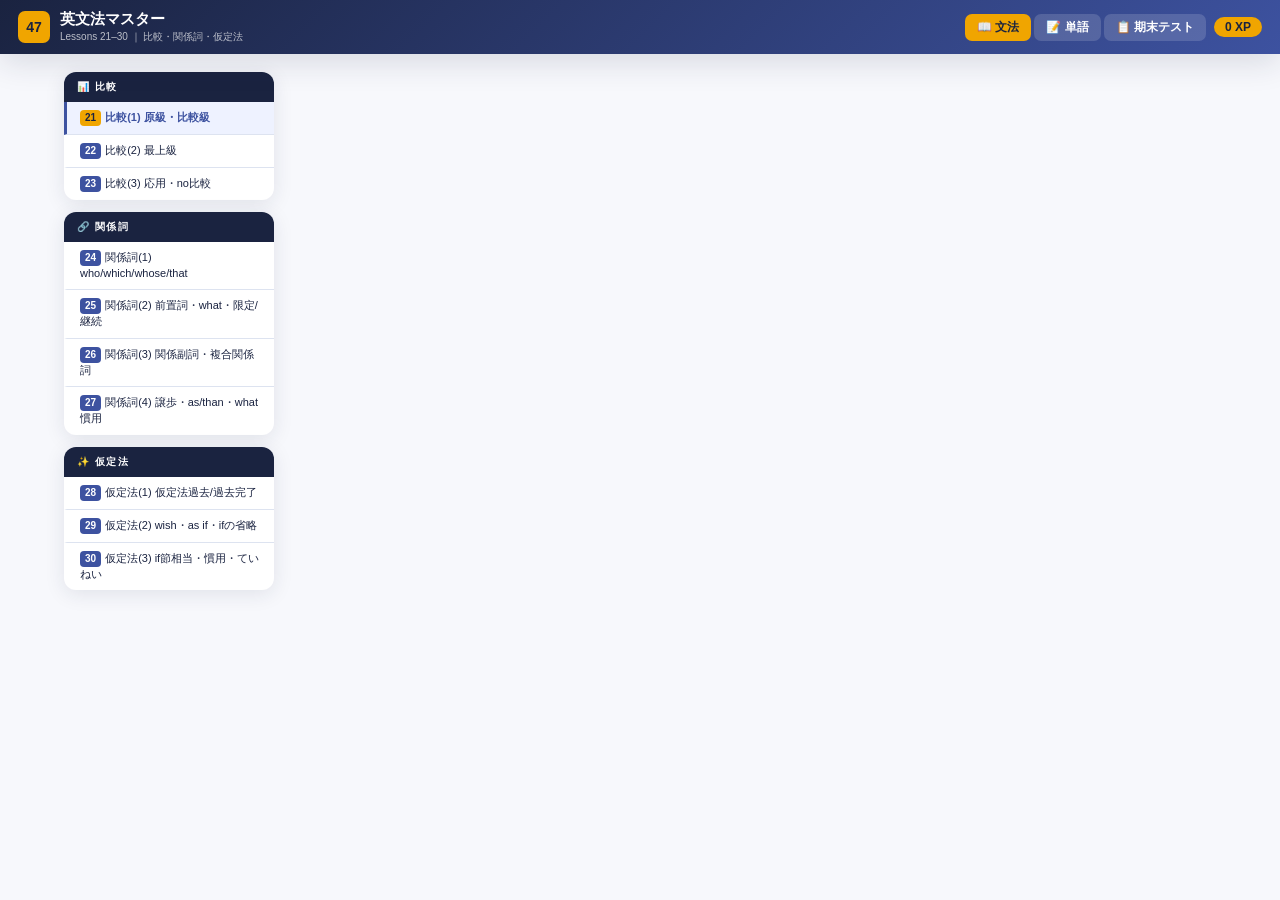
==== index.html @ 97b2c914 "Clean up index.html by removing unused data Removed unused vocabulary and exam configuration data fr" ====
<!DOCTYPE html>
<html lang="ja">
<head>
<meta charset="UTF-8">
<meta name="viewport" content="width=device-width, initial-scale=1.0">
<title>英文法マスター | Lessons 21–30</title>
<style>
/* ============================================================
   英文法マスター — style.css
   ============================================================ */

:root {
  --navy:   #1a2340;
  --indigo: #3d52a0;
  --sky:    #7091e6;
  --cream:  #f7f8fc;
  --gold:   #f0a500;
  --goldl:  #ffd580;
  --green:  #28a745;
  --red:    #dc3545;
  --text:   #1a2340;
  --muted:  #6b7a9e;
  --border: #dde3f0;
  --sh:  0 4px 20px rgba(26,35,64,.10);
  --shl: 0 8px 32px rgba(26,35,64,.14);
}

* { box-sizing: border-box; margin: 0; padding: 0; }

body {
  font-family: 'Hiragino Sans', 'Noto Sans JP', sans-serif;
  background: var(--cream);
  color: var(--text);
  min-height: 100vh;
}

/* ── ヘッダー ─────────────────────────────── */
header {
  background: linear-gradient(135deg, var(--navy), var(--indigo));
  color: #fff;
  position: sticky;
  top: 0;
  z-index: 200;
  box-shadow: var(--shl);
}
.hdr {
  display: flex;
  align-items: center;
  justify-content: space-between;
  padding: 10px 18px;
  gap: 10px;
  flex-wrap: wrap;
}
.logo { display: flex; align-items: center; gap: 10px; }
.logo-ico {
  width: 32px; height: 32px;
  background: var(--gold);
  border-radius: 7px;
  display: flex; align-items: center; justify-content: center;
  font-size: 14px; font-weight: 700; color: var(--navy);
}
.logo-txt  { font-size: 15px; font-weight: 700; }
.logo-sub  { font-size: 10px; opacity: .7; margin-top: 1px; }
.hdr-right { display: flex; align-items: center; gap: 8px; flex-wrap: wrap; }
.xp-badge  {
  background: var(--gold); color: var(--navy);
  padding: 3px 11px; border-radius: 20px;
  font-weight: 700; font-size: 12px;
}
.nav-tab { display: flex; gap: 3px; }
.ntb {
  padding: 5px 12px; border: none; border-radius: 7px;
  font-size: 12px; font-weight: 600; cursor: pointer;
  transition: .2s;
  background: rgba(255,255,255,.15); color: #fff;
}
.ntb.act, .ntb:hover { background: var(--gold); color: var(--navy); }

/* ── ページ切替 ───────────────────────────── */
.page     { display: none; }
.page.act { display: block; }

/* ── レイアウト ───────────────────────────── */
.app {
  display: flex;
  max-width: 1180px;
  margin: 0 auto;
  padding: 18px 14px;
  gap: 18px;
  align-items: flex-start;
}

/* ── サイドバー ───────────────────────────── */
.sidebar { width: 210px; flex-shrink: 0; position: sticky; top: 64px; }
.sb-sec  { background: #fff; border-radius: 12px; box-shadow: var(--sh); overflow: hidden; margin-bottom: 12px; }
.sb-title {
  background: var(--navy); color: #fff;
  padding: 8px 13px; font-size: 10px; font-weight: 700;
  letter-spacing: 1.5px; text-transform: uppercase;
}
.lb {
  display: block; width: 100%;
  padding: 8px 13px; border: none; background: none;
  text-align: left; cursor: pointer;
  font-size: 11px; color: var(--text);
  border-left: 3px solid transparent;
  transition: .2s;
  border-bottom: 1px solid var(--border);
  line-height: 1.4;
}
.lb:last-child { border-bottom: none; }
.lb:hover      { background: #f0f4ff; border-left-color: var(--sky); }
.lb.act        { background: #eef2ff; border-left-color: var(--indigo); color: var(--indigo); font-weight: 700; }
.ln {
  display: inline-block; background: var(--indigo); color: #fff;
  border-radius: 4px; padding: 1px 5px; font-size: 10px;
  margin-right: 4px; font-weight: 600;
}
.lb.act .ln { background: var(--gold); color: var(--navy); }

/* ── メインコンテンツ ─────────────────────── */
.main { flex: 1; min-width: 0; }

/* ── レッスンカード ───────────────────────── */
.lcard { background: #fff; border-radius: 16px; box-shadow: var(--sh); overflow: hidden; margin-bottom: 16px; }
.lhdr  { padding: 16px 20px; color: #fff; }
.lhdr-label { font-size: 10px; font-weight: 700; letter-spacing: 2px; opacity: .7; text-transform: uppercase; margin-bottom: 3px; }
.lhdr-title { font-size: 18px; font-weight: 700; }
.lhdr-title .jp { font-size: 12px; opacity: .85; font-weight: 400; margin-left: 6px; }
.lhdr-desc  { font-size: 11px; margin-top: 5px; opacity: .8; line-height: 1.6; }

/* ── タブ ────────────────────────────────── */
.tab-bar { display: flex; border-bottom: 2px solid var(--border); }
.tbtn {
  flex: 1; padding: 10px 4px;
  border: none; background: none;
  font-size: 11px; font-weight: 500; color: var(--muted);
  cursor: pointer;
  border-bottom: 3px solid transparent;
  margin-bottom: -2px;
  transition: .2s;
}
.tbtn:hover  { color: var(--indigo); }
.tbtn.act    { color: var(--indigo); border-bottom-color: var(--indigo); font-weight: 700; }
.tc          { padding: 20px; display: none; }
.tc.act      { display: block; }

/* ── 解説セクション ───────────────────────── */
.gsec { margin-bottom: 20px; border-left: 4px solid var(--sky); padding-left: 13px; }
.gsec-title {
  font-size: 12px; font-weight: 700; color: var(--indigo);
  margin-bottom: 9px;
  display: flex; align-items: flex-start; gap: 6px;
  line-height: 1.4;
}
.gbadge {
  display: inline-flex; align-items: center; justify-content: center;
  min-width: 19px; height: 19px;
  background: var(--indigo); color: #fff;
  border-radius: 50%; font-size: 10px; font-weight: 700;
  flex-shrink: 0; margin-top: 1px;
}
.formula {
  background: var(--navy); color: #fff;
  border-radius: 7px; padding: 9px 13px;
  margin: 7px 0; font-size: 11px; line-height: 1.8;
}
.formula b { color: var(--goldl); }
.ex { background: #f8f9ff; border-radius: 7px; padding: 11px 13px; margin-bottom: 7px; border: 1px solid #e8ecf8; }
.ex-en { font-size: 13px; font-weight: 500; color: var(--navy); line-height: 1.7; }
.ex-en mark { background: #dde8ff; color: var(--indigo); font-weight: 700; border-radius: 3px; padding: 1px 3px; font-style: normal; }
.ex-en em   { color: #888; font-style: italic; }
.ex-jp      { font-size: 11px; color: var(--muted); margin-top: 3px; }
.ex-note {
  font-size: 11px; color: #5d4a00;
  background: #fff9e6; border: 1px solid #ffd54f;
  border-radius: 5px; padding: 6px 9px;
  margin-top: 5px; line-height: 1.6;
}
.ex-note::before { content: "💡 "; }
.tips-box { background: #f0f4ff; border-radius: 7px; padding: 9px 13px; margin-top: 8px; }
.tips-box p { font-size: 11px; color: var(--navy); line-height: 1.7; margin-bottom: 2px; }
.tips-box p::before { content: "▶ "; }

/* ── AIチャット ───────────────────────────── */
.ai-area {
  background: linear-gradient(135deg, #f0f4ff, #e8ecff);
  border-radius: 12px; padding: 16px; border: 1px solid #d0dafe;
}
.ai-title { font-size: 12px; font-weight: 700; color: var(--indigo); margin-bottom: 10px; }
.ai-desc  { font-size: 11px; color: var(--muted); margin-bottom: 10px; line-height: 1.6; }
.ai-row   { display: flex; gap: 8px; margin-bottom: 8px; }
.ai-input {
  flex: 1; padding: 8px 11px;
  border: 2px solid #c5d0f8; border-radius: 7px;
  font-size: 12px; background: #fff; outline: none;
  transition: .2s; resize: none; min-height: 40px;
  font-family: inherit;
}
.ai-input:focus { border-color: var(--indigo); }
.ai-btn {
  padding: 8px 14px; background: var(--indigo); color: #fff;
  border: none; border-radius: 7px;
  font-weight: 700; font-size: 12px; cursor: pointer;
  transition: .2s; white-space: nowrap;
}
.ai-btn:hover    { background: var(--navy); }
.ai-btn:disabled { opacity: .5; cursor: not-allowed; }
.ai-loading { display: none; align-items: center; gap: 6px; font-size: 11px; color: var(--muted); padding: 3px 0; }
.ai-loading.vis { display: flex; }
.dp span {
  display: inline-block; width: 5px; height: 5px;
  background: var(--sky); border-radius: 50%; margin: 0 2px;
  animation: dp 1.2s infinite;
}
.dp span:nth-child(2) { animation-delay: .2s; }
.dp span:nth-child(3) { animation-delay: .4s; }
@keyframes dp {
  0%,80%,100% { transform: scale(.6); opacity: .4; }
  40%         { transform: scale(1);  opacity: 1; }
}
.ai-resp {
  background: #fff; border-radius: 7px; padding: 11px;
  font-size: 12px; line-height: 1.8; color: var(--text);
  border: 1px solid #d0dafe; white-space: pre-wrap;
  display: none; margin-top: 6px;
}
.ai-resp.vis { display: block; }

/* ── クイズ共通 ───────────────────────────── */
.qprog { display: flex; align-items: center; justify-content: space-between; margin-bottom: 12px; }
.qcnt  { font-size: 11px; color: var(--muted); }
.pbar-wrap { flex: 1; height: 6px; background: var(--border); border-radius: 10px; margin: 0 10px; overflow: hidden; }
.pbar      { height: 100%; background: linear-gradient(90deg, var(--sky), var(--indigo)); border-radius: 10px; transition: .4s; }
.score-bdg { background: var(--gold); color: var(--navy); padding: 2px 8px; border-radius: 20px; font-size: 11px; font-weight: 700; }

.qcard { background: #f8f9ff; border-radius: 11px; padding: 16px; border: 1px solid var(--border); margin-bottom: 12px; }
.qlbl  { font-size: 10px; letter-spacing: 1.5px; font-weight: 700; color: var(--sky); text-transform: uppercase; margin-bottom: 6px; }
.qtbadge { display: inline-block; padding: 2px 7px; border-radius: 8px; font-size: 10px; font-weight: 700; margin-bottom: 7px; }
.tb-mc    { background: #e8ecff; color: var(--indigo); }
.tb-fill  { background: #e8f8ed; color: #155724; }
.tb-sort  { background: #fff3cd; color: #856404; }
.tb-write { background: #fde8ec; color: #721c24; }
.tb-twist { background: #f3e8ff; color: #5a21a8; }
.qtext { font-size: 14px; font-weight: 600; line-height: 1.7; color: var(--navy); margin-bottom: 4px; white-space: pre-wrap; }
.qsub  { font-size: 12px; color: #555; margin-bottom: 12px; font-style: italic; }

.qopts { display: grid; gap: 7px; }
.qopt {
  padding: 10px 13px; border: 2px solid var(--border);
  border-radius: 8px; background: #fff;
  font-size: 13px; cursor: pointer;
  text-align: left; transition: .2s;
  display: flex; align-items: center; gap: 8px;
  color: var(--text); font-family: inherit;
}
.qopt:hover:not(:disabled) { border-color: var(--sky); background: #f0f4ff; }
.qopt.ok  { border-color: var(--green); background: #e8f8ed; color: #155724; }
.qopt.ng  { border-color: var(--red);   background: #fde8ec; color: #721c24; }
.qopt:disabled { cursor: default; }
.opt-ind {
  width: 21px; height: 21px; border-radius: 50%;
  border: 2px solid var(--border);
  display: flex; align-items: center; justify-content: center;
  font-size: 10px; font-weight: 700; flex-shrink: 0;
  transition: .2s; color: var(--muted);
}
.qopt:hover:not(:disabled) .opt-ind { border-color: var(--sky); color: var(--sky); }
.qopt.ok .opt-ind { border-color: var(--green); background: var(--green); color: #fff; }
.qopt.ng .opt-ind { border-color: var(--red);   background: var(--red);   color: #fff; }

.fill-input {
  width: 100%; padding: 9px 12px;
  border: 2px solid var(--border); border-radius: 8px;
  font-size: 13px; outline: none; transition: .2s;
  margin-bottom: 8px; font-family: inherit;
}
.fill-input:focus { border-color: var(--indigo); }
.fill-input.ok    { border-color: var(--green); background: #e8f8ed; }
.fill-input.ng    { border-color: var(--red);   background: #fde8ec; }

.slot-lbl  { font-size: 10px; color: var(--muted); margin-bottom: 4px; font-weight: 600; }
.sort-bank {
  display: flex; flex-wrap: wrap; gap: 6px;
  padding: 10px; background: #f0f4ff;
  border-radius: 8px; min-height: 42px;
  margin-bottom: 7px; border: 2px dashed #c5d0f8;
}
.sort-slot {
  display: flex; flex-wrap: wrap; gap: 6px;
  padding: 10px; background: #fff;
  border-radius: 8px; min-height: 42px;
  border: 2px dashed var(--border); margin-bottom: 8px;
}
.chip {
  padding: 5px 10px; background: var(--indigo); color: #fff;
  border-radius: 5px; font-size: 12px; font-weight: 600;
  cursor: pointer; transition: .2s; user-select: none; border: none;
}
.chip:hover   { background: var(--navy); }
.chip.placed  { background: var(--green); }

.write-area {
  width: 100%; padding: 9px 12px;
  border: 2px solid var(--border); border-radius: 8px;
  font-size: 13px; outline: none; transition: .2s;
  resize: vertical; min-height: 72px;
  margin-bottom: 8px; font-family: inherit;
}
.write-area:focus { border-color: var(--indigo); }

.submit-btn {
  padding: 8px 18px; background: var(--indigo); color: #fff;
  border: none; border-radius: 8px;
  font-weight: 700; font-size: 12px; cursor: pointer; transition: .2s;
  font-family: inherit;
}
.submit-btn:hover { background: var(--navy); }

.qfb { padding: 11px 13px; border-radius: 8px; font-size: 12px; line-height: 1.7; margin-top: 9px; display: none; }
.qfb.ok  { background: #e8f8ed; border: 1px solid #b2dfdb; color: #155724; }
.qfb.ng  { background: #fde8ec; border: 1px solid #f5c6cb; color: #721c24; }
.qfb.vis { display: block; }
.qfb strong { display: block; margin-bottom: 3px; }

.qnav { display: flex; justify-content: flex-end; margin-top: 12px; }
.btn-next {
  padding: 8px 20px; background: var(--indigo); color: #fff;
  border: none; border-radius: 8px;
  font-weight: 700; font-size: 12px; cursor: pointer; transition: .2s;
  display: none; align-items: center; gap: 5px;
  font-family: inherit;
}
.btn-next:hover { background: var(--navy); }
.btn-next.vis   { display: inline-flex; }

/* ── 結果画面 ─────────────────────────────── */
.result { text-align: center; padding: 32px 16px; display: none; }
.result.vis { display: block; }
.result-emoji { font-size: 52px; margin-bottom: 12px; }
.result-score { font-size: 40px; font-weight: 700; color: var(--indigo); margin-bottom: 5px; }
.result-msg   { font-size: 13px; color: var(--muted); margin-bottom: 20px; }
.btn-retry {
  padding: 10px 22px; background: var(--indigo); color: #fff;
  border: none; border-radius: 10px;
  font-weight: 700; font-size: 13px; cursor: pointer; transition: .2s; margin: 0 4px;
  font-family: inherit;
}
.btn-retry:hover { background: var(--navy); }
.btn-retry.sec   { background: #fff; color: var(--indigo); border: 2px solid var(--indigo); }

/* ── 単語ページ ───────────────────────────── */
.vocab-page   { max-width: 1180px; margin: 0 auto; padding: 18px 14px; }
.vocab-notice {
  background: #fff9e6; border: 1px solid #ffd54f;
  border-radius: 10px; padding: 14px 18px;
  margin-bottom: 14px; font-size: 12px; color: #856404; line-height: 1.7;
}
.vocab-header { background: #fff; border-radius: 12px; box-shadow: var(--sh); padding: 16px 20px; margin-bottom: 14px; }
.vocab-header h2 { font-size: 17px; font-weight: 700; color: var(--navy); margin-bottom: 4px; }
.vocab-header p  { font-size: 11px; color: var(--muted); line-height: 1.6; }

.vocab-search { display: flex; gap: 8px; margin-bottom: 12px; }
.vocab-search input {
  flex: 1; padding: 8px 12px;
  border: 2px solid var(--border); border-radius: 8px;
  font-size: 13px; outline: none; transition: .2s; font-family: inherit;
}
.vocab-search input:focus { border-color: var(--indigo); }
.vocab-search select {
  padding: 8px 12px; border: 2px solid var(--border);
  border-radius: 8px; font-size: 12px; outline: none;
  background: #fff; cursor: pointer; font-family: inherit;
}

.vocab-grid { display: grid; grid-template-columns: repeat(auto-fill, minmax(200px, 1fr)); gap: 10px; margin-bottom: 14px; }
.vc {
  background: #fff; border-radius: 9px; box-shadow: var(--sh);
  padding: 12px 14px; border-left: 4px solid var(--gold); transition: .2s;
}
.vc:hover { transform: translateY(-1px); box-shadow: var(--shl); }
.vc-num  { font-size: 10px; color: var(--muted); font-weight: 700; margin-bottom: 2px; }
.vc-en   { font-size: 16px; font-weight: 700; color: var(--navy); margin-bottom: 1px; }
.vc-jp   { font-size: 12px; color: var(--text); font-weight: 600; }
.vc-new  {
  display: inline-block; background: #fde8ec; color: var(--red);
  border-radius: 4px; padding: 1px 5px;
  font-size: 9px; font-weight: 700; margin-left: 4px; vertical-align: middle;
}
.vocab-quiz-area { background: #fff; border-radius: 12px; box-shadow: var(--sh); padding: 18px; margin-top: 14px; }

/* ── 期末テストページ ─────────────────────── */
.exam-page { max-width: 900px; margin: 0 auto; padding: 18px 14px; }
.exam-home {
  background: #fff; border-radius: 16px; box-shadow: var(--sh);
  padding: 28px 22px; text-align: center;
}
.exam-home h2 { font-size: 21px; font-weight: 700; color: var(--navy); margin-bottom: 7px; }
.exam-home p  { font-size: 12px; color: var(--muted); line-height: 1.7; margin-bottom: 18px; }

.exam-stats { display: flex; justify-content: center; gap: 10px; flex-wrap: wrap; margin-bottom: 22px; }
.estat      { background: #f0f4ff; border-radius: 10px; padding: 10px 14px; text-align: center; min-width: 85px; }
.estat-num  { font-size: 18px; font-weight: 700; color: var(--indigo); }
.estat-pts  { font-size: 14px; font-weight: 700; color: var(--gold); }
.estat-lbl  { font-size: 10px; color: var(--muted); margin-top: 2px; }

.start-btn {
  padding: 12px 30px;
  background: linear-gradient(135deg, var(--navy), var(--indigo));
  color: #fff; border: none; border-radius: 12px;
  font-size: 14px; font-weight: 700; cursor: pointer; transition: .2s;
  box-shadow: 0 4px 14px rgba(61,82,160,.3); font-family: inherit;
}
.start-btn:hover { transform: translateY(-2px); }

.ep-bar-row { background: #fff; border-radius: 9px; padding: 9px 14px; box-shadow: var(--sh); margin-bottom: 12px; display: flex; align-items: center; gap: 9px; }
.ep-lbl { font-size: 11px; color: var(--muted); white-space: nowrap; }
.ep-bw  { flex: 1; height: 7px; background: var(--border); border-radius: 10px; overflow: hidden; }
.ep-b   { height: 100%; background: linear-gradient(90deg, var(--sky), var(--indigo)); border-radius: 10px; transition: .4s; }
.ep-n   { font-size: 11px; color: var(--indigo); font-weight: 700; white-space: nowrap; }

.exam-sec-card { background: #fff; border-radius: 12px; box-shadow: var(--sh); margin-bottom: 12px; overflow: hidden; }
.exam-sec-hdr  { padding: 10px 16px; font-size: 11px; font-weight: 700; letter-spacing: 1.5px; text-transform: uppercase; color: #fff; }
.exam-sec-body { padding: 14px; }

.eqi       { margin-bottom: 14px; padding: 12px; background: #f8f9ff; border-radius: 9px; border: 1px solid var(--border); }
.eqi:last-child { margin-bottom: 0; }
.eqi-lbl   { font-size: 10px; color: var(--muted); margin-bottom: 4px; font-weight: 600; }
.eqi-txt   { font-size: 13px; font-weight: 600; color: var(--navy); line-height: 1.6; margin-bottom: 8px; white-space: pre-wrap; }

.exam-opts { display: grid; gap: 6px; }
.exam-opt  {
  padding: 8px 12px; border: 2px solid var(--border);
  border-radius: 7px; background: #fff;
  font-size: 12px; cursor: pointer; text-align: left; transition: .2s;
  display: flex; align-items: center; gap: 7px; font-family: inherit;
}
.exam-opt:hover  { border-color: var(--sky); background: #f0f4ff; }
.exam-opt.sel    { border-color: var(--indigo); background: #eef2ff; }
.exam-opt.ex-ok  { border-color: var(--green); background: #e8f8ed; }
.exam-opt.ex-ng  { border-color: var(--red);   background: #fde8ec; }
.eoi {
  width: 18px; height: 18px; border-radius: 50%;
  border: 2px solid var(--border);
  display: flex; align-items: center; justify-content: center;
  font-size: 9px; font-weight: 700; flex-shrink: 0; transition: .2s; color: var(--muted);
}
.exam-opt.sel   .eoi { border-color: var(--indigo); background: var(--indigo); color: #fff; }
.exam-opt.ex-ok .eoi { border-color: var(--green);  background: var(--green);  color: #fff; }
.exam-opt.ex-ng .eoi { border-color: var(--red);    background: var(--red);    color: #fff; }

.exam-input {
  width: 100%; padding: 8px 11px;
  border: 2px solid var(--border); border-radius: 7px;
  font-size: 12px; outline: none; transition: .2s;
  font-family: inherit; margin-bottom: 5px;
}
.exam-input:focus  { border-color: var(--indigo); }
.exam-input.ex-ok  { border-color: var(--green); background: #e8f8ed; }
.exam-input.ex-ng  { border-color: var(--red);   background: #fde8ec; }

.exam-textarea {
  width: 100%; padding: 8px 11px;
  border: 2px solid var(--border); border-radius: 7px;
  font-size: 12px; outline: none; transition: .2s;
  resize: vertical; min-height: 60px; font-family: inherit;
}
.exam-textarea:focus { border-color: var(--indigo); }

.esb {
  display: flex; flex-wrap: wrap; gap: 5px;
  padding: 8px; background: #f0f4ff;
  border-radius: 7px; min-height: 34px;
  margin-bottom: 5px; border: 2px dashed #c5d0f8;
}
.ess {
  display: flex; flex-wrap: wrap; gap: 5px;
  padding: 8px; background: #fff;
  border-radius: 7px; min-height: 34px;
  border: 2px dashed var(--border);
}
.ec {
  padding: 4px 9px; background: var(--indigo); color: #fff;
  border-radius: 5px; font-size: 11px; font-weight: 600;
  cursor: pointer; transition: .2s; user-select: none; border: none;
}
.ec:hover  { background: var(--navy); }
.ec.placed { background: var(--green); }

.efb { font-size: 11px; padding: 6px 9px; border-radius: 6px; margin-top: 5px; display: none; line-height: 1.6; }
.efb.ok  { background: #e8f8ed; color: #155724; border: 1px solid #b2dfdb; }
.efb.ng  { background: #fde8ec; color: #721c24; border: 1px solid #f5c6cb; }
.efb.vis { display: block; }

.exam-submit-wrap { text-align: center; margin-top: 18px; }
.exam-submit-btn  {
  padding: 11px 30px;
  background: linear-gradient(135deg, var(--navy), var(--indigo));
  color: #fff; border: none; border-radius: 10px;
  font-size: 13px; font-weight: 700; cursor: pointer; transition: .2s; font-family: inherit;
}
.exam-submit-btn:hover { transform: translateY(-2px); }

/* ── テスト結果 ───────────────────────────── */
.exam-result {
  background: #fff; border-radius: 14px; box-shadow: var(--sh);
  padding: 28px 20px; text-align: center; margin-bottom: 14px;
}
.er-emoji  { font-size: 52px; margin-bottom: 10px; }
.er-score  { font-size: 48px; font-weight: 700; color: var(--indigo); }
.er-total  { font-size: 13px; color: var(--muted); margin-bottom: 16px; }
.er-bd     { display: flex; justify-content: center; flex-wrap: wrap; gap: 9px; margin: 14px 0; }
.er-bdi    { background: #f0f4ff; border-radius: 9px; padding: 9px 12px; text-align: center; min-width: 85px; }
.er-bdi-n  { font-size: 17px; font-weight: 700; }
.er-bdi-l  { font-size: 10px; color: var(--muted); margin-top: 2px; }

/* ── レスポンシブ ─────────────────────────── */
@media (max-width: 720px) {
  .app { flex-direction: column; padding: 10px; }
  .sidebar { width: 100%; position: static; }
  .lb { display: inline-block; width: auto; border-left: none; border-bottom: 2px solid transparent; padding: 6px 10px; }
  .lb.act { border-left: none; border-bottom-color: var(--indigo); }
  .sb-sec { display: flex; flex-wrap: wrap; }
  .sb-title { width: 100%; }
  .vocab-grid { grid-template-columns: repeat(auto-fill, minmax(150px, 1fr)); }
}

</style>
</head>
<body>

<header>
  <div class="hdr">
    <div class="logo">
      <div class="logo-ico">47</div>
      <div>
        <div class="logo-txt">英文法マスター</div>
        <div class="logo-sub">Lessons 21–30 ｜ 比較・関係詞・仮定法</div>
      </div>
    </div>
    <div class="hdr-right">
      <div class="nav-tab">
        <button class="ntb act" onclick="switchPage('grammar',this)">📖 文法</button>
        <button class="ntb" onclick="switchPage('vocab',this)">📝 単語</button>
        <button class="ntb" onclick="switchPage('exam',this)">📋 期末テスト</button>
      </div>
      <div class="xp-badge" id="xpBadge">0 XP</div>
    </div>
  </div>
</header>

<div id="page-grammar" class="page act">
  <div class="app">
    <nav class="sidebar">
      <div class="sb-sec">
        <div class="sb-title">📊 比較</div>
        <button class="lb act" onclick="showLesson('l21',this)"><span class="ln">21</span>比較(1) 原級・比較級</button>
        <button class="lb"     onclick="showLesson('l22',this)"><span class="ln">22</span>比較(2) 最上級</button>
        <button class="lb"     onclick="showLesson('l23',this)"><span class="ln">23</span>比較(3) 応用・no比較</button>
      </div>
      <div class="sb-sec">
        <div class="sb-title">🔗 関係詞</div>
        <button class="lb" onclick="showLesson('l24',this)"><span class="ln">24</span>関係詞(1) who/which/whose/that</button>
        <button class="lb" onclick="showLesson('l25',this)"><span class="ln">25</span>関係詞(2) 前置詞・what・限定/継続</button>
        <button class="lb" onclick="showLesson('l26',this)"><span class="ln">26</span>関係詞(3) 関係副詞・複合関係詞</button>
        <button class="lb" onclick="showLesson('l27',this)"><span class="ln">27</span>関係詞(4) 譲歩・as/than・what慣用</button>
      </div>
      <div class="sb-sec">
        <div class="sb-title">✨ 仮定法</div>
        <button class="lb" onclick="showLesson('l28',this)"><span class="ln">28</span>仮定法(1) 仮定法過去/過去完了</button>
        <button class="lb" onclick="showLesson('l29',this)"><span class="ln">29</span>仮定法(2) wish・as if・ifの省略</button>
        <button class="lb" onclick="showLesson('l30',this)"><span class="ln">30</span>仮定法(3) if節相当・慣用・ていねい</button>
      </div>
    </nav>
    <main class="main" id="grammarMain"></main>
  </div>
</div>

<div id="page-vocab" class="page">
  <div class="vocab-page" id="vocabContent"></div>
</div>

<div id="page-exam" class="page">
  <div class="exam-page" id="examContent"></div>
</div>

<script>
const VOCAB = [
  {id:1001,en:"priority",jp:"優先事項",isNew:false},
  {id:1002,en:"obstacle",jp:"障害；じゃま（な物）",isNew:false},
  {id:1003,en:"appetite",jp:"食欲；欲望",isNew:false},
  {id:1004,en:"tension",jp:"緊張",isNew:false},
  {id:1005,en:"tribe",jp:"部族；種族",isNew:false},
  {id:1006,en:"budget",jp:"予算；予算案",isNew:false},
  {id:1007,en:"campaign",jp:"運動；キャンペーン",isNew:false},
  {id:1008,en:"sorrow",jp:"悲しみ",isNew:false},
  {id:1009,en:"satellite",jp:"衛星",isNew:false},
  {id:1010,en:"insight",jp:"洞察",isNew:false},
  {id:1011,en:"cough",jp:"せき",isNew:false},
  {id:1012,en:"fate",jp:"運命",isNew:false},
  {id:1013,en:"scheme",jp:"計画",isNew:false},
  {id:1014,en:"insult",jp:"侮辱",isNew:false},
  {id:1015,en:"inhabitant",jp:"住民",isNew:false},
  {id:1016,en:"fossil",jp:"化石",isNew:false},
  {id:1017,en:"motive",jp:"動機",isNew:false},
  {id:1018,en:"instinct",jp:"本能",isNew:false},
  {id:1019,en:"legend",jp:"伝説",isNew:false},
  {id:1020,en:"empire",jp:"帝国",isNew:false},
  {id:1021,en:"suburb",jp:"郊外",isNew:false},
  {id:1022,en:"architecture",jp:"建築",isNew:false},
  {id:1023,en:"passion",jp:"情熱",isNew:false},
  {id:1024,en:"cancer",jp:"ガン",isNew:false},
  {id:1025,en:"logic",jp:"論理",isNew:false},
  {id:1026,en:"dozen",jp:"ダース",isNew:false},
  {id:1027,en:"harvest",jp:"収穫",isNew:false},
  {id:1028,en:"ingredient",jp:"材料",isNew:false},
  {id:1029,en:"hypothesis",jp:"仮説",isNew:false},
  {id:1030,en:"voyage",jp:"航海",isNew:false},
  {id:1031,en:"editor",jp:"編集者",isNew:false},
  {id:1032,en:"option",jp:"選択の自由",isNew:false},
  {id:1033,en:"hemisphere",jp:"半球",isNew:true},
  {id:1034,en:"mechanism",jp:"仕組み",isNew:false},
  {id:1035,en:"anthropologist",jp:"人類学者",isNew:false},
  {id:1036,en:"tragedy",jp:"悲劇",isNew:false},
  {id:1037,en:"antibiotic",jp:"抗生物質",isNew:true},
  {id:1038,en:"fare",jp:"運賃",isNew:false},
  {id:1039,en:"debt",jp:"借金",isNew:false},
  {id:1040,en:"curriculum",jp:"教育課程",isNew:true},
  {id:1041,en:"component",jp:"構成要素",isNew:false},
  {id:1042,en:"wheat",jp:"小麦",isNew:false},
  {id:1043,en:"usage",jp:"語法",isNew:false},
  {id:1044,en:"castle",jp:"城",isNew:false},
  {id:1045,en:"famine",jp:"飢饉",isNew:false},
  {id:1046,en:"extinction",jp:"絶滅",isNew:false},
  {id:1047,en:"purse",jp:"財布",isNew:false},
  {id:1048,en:"folk",jp:"民族",isNew:false},
  {id:1049,en:"explosion",jp:"爆発",isNew:false},
  {id:1050,en:"portion",jp:"部分",isNew:false},
  {id:1051,en:"organism",jp:"生物",isNew:false},
  {id:1052,en:"merchant",jp:"商人",isNew:false},
  {id:1053,en:"myth",jp:"神話",isNew:false},
  {id:1054,en:"incident",jp:"出来事",isNew:false},
  {id:1055,en:"wildlife",jp:"野生生物",isNew:false},
  {id:1056,en:"congress",jp:"議会",isNew:false},
  {id:1057,en:"bay",jp:"湾",isNew:false},
  {id:1058,en:"penalty",jp:"刑",isNew:false},
  {id:1059,en:"heritage",jp:"遺産",isNew:false},
  {id:1060,en:"diversity",jp:"多様性",isNew:false},
  {id:1061,en:"thumb",jp:"親指",isNew:false},
  {id:1062,en:"geography",jp:"地理",isNew:true},
  {id:1063,en:"factor",jp:"要因",isNew:false},
  {id:1064,en:"discrimination",jp:"差別",isNew:false},
  {id:1065,en:"virus",jp:"ウイルス",isNew:false},
  {id:1066,en:"statue",jp:"像",isNew:false},
  {id:1067,en:"priest",jp:"神父",isNew:false},
  {id:1068,en:"pioneer",jp:"先駆者",isNew:false},
  {id:1069,en:"trait",jp:"特徴",isNew:false},
  {id:1070,en:"bond",jp:"きずな",isNew:false},
  {id:1071,en:"grocery",jp:"食料品",isNew:false},
  {id:1072,en:"secretary",jp:"秘書",isNew:true},
  {id:1073,en:"dialect",jp:"方言",isNew:false},
  {id:1074,en:"astronomy",jp:"天文学",isNew:true},
  {id:1075,en:"youngster",jp:"子供",isNew:false},
  {id:1076,en:"substance",jp:"物質",isNew:false},
  {id:1077,en:"finding",jp:"発見",isNew:false},
  {id:1078,en:"strategy",jp:"戦略",isNew:false},
  {id:1079,en:"lung",jp:"肺",isNew:false},
  {id:1080,en:"opponent",jp:"敵",isNew:false},
  {id:1081,en:"ritual",jp:"儀式",isNew:false},
  {id:1082,en:"outcome",jp:"結果",isNew:false},
  {id:1083,en:"conservation",jp:"環境保護",isNew:false},
  {id:1084,en:"mammal",jp:"哺乳類",isNew:false},
  {id:1085,en:"telescope",jp:"望遠鏡",isNew:false},
  {id:1086,en:"refugee",jp:"難民",isNew:false},
  {id:1087,en:"code",jp:"規則",isNew:false},
  {id:1088,en:"flavor",jp:"風味",isNew:false},
  {id:1089,en:"particle",jp:"粒子",isNew:false},
  {id:1090,en:"nursing",jp:"看護",isNew:false},
  {id:1091,en:"suicide",jp:"自殺",isNew:false},
  {id:1092,en:"habitat",jp:"生息地",isNew:false},
  {id:1093,en:"bullying",jp:"いじめ",isNew:false},
  {id:1094,en:"dinosaur",jp:"恐竜",isNew:false},
  {id:1095,en:"council",jp:"議会",isNew:false},
  {id:1096,en:"gender",jp:"性別",isNew:false},
  {id:1097,en:"surgery",jp:"手術",isNew:false},
  {id:1098,en:"innovation",jp:"革新",isNew:false},
  {id:1099,en:"protein",jp:"タンパク質",isNew:false},
  {id:1100,en:"nutrition",jp:"栄養",isNew:false},
  {id:1101,en:"disaster",jp:"災害",isNew:false},
  {id:1102,en:"emission",jp:"排出",isNew:false},
  {id:1103,en:"ape",jp:"類人猿",isNew:false},
  {id:1104,en:"molecule",jp:"分子",isNew:false},
  {id:1105,en:"sweat",jp:"汗",isNew:false},
  {id:1106,en:"transplant",jp:"移植",isNew:false},
  {id:1107,en:"species",jp:"種",isNew:false},
  {id:1108,en:"tip",jp:"先端",isNew:false},
  {id:1109,en:"cattle",jp:"牛",isNew:false},
  {id:1110,en:"density",jp:"密度",isNew:true},
  {id:1111,en:"concept",jp:"概念",isNew:false},
  {id:1112,en:"pale",jp:"青白い",isNew:true},
  {id:1113,en:"precious",jp:"貴重な",isNew:false},
  {id:1114,en:"loyal",jp:"忠実な",isNew:false},
  {id:1115,en:"isolated",jp:"孤立している",isNew:false},
  {id:1116,en:"generous",jp:"気前のよい",isNew:false},
  {id:1117,en:"tropical",jp:"熱帯の",isNew:false},
  {id:1118,en:"reluctant",jp:"したがらない",isNew:false},
  {id:1119,en:"vague",jp:"漠然とした",isNew:false},
  {id:1120,en:"vast",jp:"広大な",isNew:false},
  {id:1121,en:"numerous",jp:"たくさんの",isNew:false},
  {id:1122,en:"rural",jp:"田舎の",isNew:false},
  {id:1123,en:"widespread",jp:"広まっている",isNew:false},
  {id:1124,en:"complicated",jp:"複雑な",isNew:false},
  {id:1125,en:"visible",jp:"目に見える",isNew:false},
  {id:1126,en:"raw",jp:"生の",isNew:false},
  {id:1127,en:"remote",jp:"へんぴな",isNew:false},
  {id:1128,en:"urgent",jp:"緊急の",isNew:false},
  {id:1129,en:"silly",jp:"ばかな",isNew:false},
  {id:1130,en:"striking",jp:"いちじるしい",isNew:false},
  {id:1131,en:"adequate",jp:"十分な",isNew:false},
  {id:1132,en:"extraordinary",jp:"並外れた",isNew:false},
  {id:1133,en:"odd",jp:"おかしな",isNew:false},
  {id:1134,en:"abstract",jp:"抽象的な",isNew:false},
  {id:1135,en:"mutual",jp:"相互の",isNew:false},
  {id:1136,en:"excessive",jp:"過度の",isNew:false},
  {id:1137,en:"ashamed",jp:"恥ずかしい",isNew:false},
  {id:1138,en:"tremendous",jp:"とてつもない",isNew:false},
  {id:1139,en:"inevitable",jp:"避けられない",isNew:false},
  {id:1140,en:"pure",jp:"純粋な",isNew:false},
  {id:1141,en:"stable",jp:"安定した",isNew:false},
  {id:1142,en:"indifferent",jp:"無関心な",isNew:false},
  {id:1143,en:"aggressive",jp:"攻撃的な",isNew:false},
  {id:1144,en:"ultimate",jp:"究極の",isNew:false},
  {id:1145,en:"shy",jp:"内気な",isNew:false},
  {id:1146,en:"solar",jp:"太陽の",isNew:false},
  {id:1147,en:"profound",jp:"深い",isNew:false},
  {id:1148,en:"subtle",jp:"微妙な",isNew:false},
  {id:1149,en:"conservative",jp:"保守的な",isNew:false},
  {id:1150,en:"brave",jp:"勇敢な",isNew:false},
  {id:1151,en:"intense",jp:"強烈な",isNew:false},
  {id:1152,en:"alcoholic",jp:"アルコールの",isNew:true},
  {id:1153,en:"manual",jp:"手を使う",isNew:false},
  {id:1154,en:"cruel",jp:"残酷な",isNew:false},
  {id:1155,en:"rational",jp:"理性的な",isNew:false},
  {id:1156,en:"initial",jp:"最初の",isNew:false},
  {id:1157,en:"immune",jp:"免疫の",isNew:true},
  {id:1158,en:"linguistic",jp:"言語の",isNew:false},
  {id:1159,en:"crucial",jp:"重大な",isNew:false},
  {id:1160,en:"verbal",jp:"言葉による",isNew:false},
  {id:1161,en:"optimistic",jp:"楽観的な",isNew:false},
  {id:1162,en:"flexible",jp:"柔軟な",isNew:false},
  {id:1163,en:"grateful",jp:"感謝している",isNew:false},
  {id:1164,en:"lively",jp:"生き生きとした",isNew:false},
  {id:1165,en:"overwhelming",jp:"圧倒的な",isNew:false},
  {id:1166,en:"abundant",jp:"豊富な",isNew:true},
  {id:1167,en:"selfish",jp:"利己的な",isNew:false},
  {id:1168,en:"ugly",jp:"みにくい",isNew:false},
  {id:1169,en:"racial",jp:"人種の",isNew:false},
  {id:1170,en:"prominent",jp:"有名な",isNew:false},
  {id:1171,en:"controversial",jp:"物議を呼ぶ",isNew:true},
  {id:1172,en:"federal",jp:"連邦の",isNew:false},
  {id:1173,en:"ridiculous",jp:"ばかげた",isNew:false},
  {id:1174,en:"imaginary",jp:"架空の",isNew:false},
  {id:1175,en:"harsh",jp:"厳しい",isNew:false},
  {id:1176,en:"random",jp:"無作為な",isNew:false},
  {id:1177,en:"adolescent",jp:"思春期の",isNew:true},
  {id:1178,en:"up-to-date",jp:"最新の",isNew:false},
  {id:1179,en:"liberal",jp:"自由主義の",isNew:false},
  {id:1180,en:"prior",jp:"前の",isNew:false},
  {id:1181,en:"moderate",jp:"適度な",isNew:false},
  {id:1182,en:"fluent",jp:"流ちょうな",isNew:false},
  {id:1183,en:"elaborate",jp:"手の込んだ",isNew:false},
  {id:1184,en:"incredible",jp:"信じられない",isNew:false},
  {id:1185,en:"radical",jp:"根本的な",isNew:false},
  {id:1186,en:"acid",jp:"酸性の",isNew:false},
  {id:1187,en:"deaf",jp:"耳が不自由な",isNew:false},
  {id:1188,en:"medieval",jp:"中世の",isNew:false},
  {id:1189,en:"ecological",jp:"生態の",isNew:false},
  {id:1190,en:"slight",jp:"少しの",isNew:false},
  {id:1191,en:"ignorant",jp:"無知な",isNew:false},
  {id:1192,en:"cognitive",jp:"認知の",isNew:false},
  {id:1193,en:"absolutely",jp:"絶対に",isNew:false},
  {id:1194,en:"virtually",jp:"ほとんど",isNew:false},
  {id:1195,en:"somewhat",jp:"多少",isNew:false},
  {id:1196,en:"merely",jp:"単に",isNew:false},
  {id:1197,en:"literally",jp:"文字通り",isNew:false},
  {id:1198,en:"seemingly",jp:"一見",isNew:false},
  {id:1199,en:"regardless",jp:"関係なく",isNew:false},
  {id:1200,en:"thoroughly",jp:"徹底的に",isNew:true},
  {id:1201,en:"submit",jp:"服従する；提出する",isNew:false},
  {id:1202,en:"tempt",jp:"誘惑する",isNew:false},
  {id:1203,en:"resign",jp:"辞職する",isNew:false},
  {id:1204,en:"conform",jp:"従う",isNew:false},
  {id:1205,en:"confine",jp:"限定する",isNew:false},
  {id:1206,en:"assemble",jp:"組み立てる",isNew:false},
  {id:1207,en:"dedicate",jp:"ささげる",isNew:false},
  {id:1208,en:"advocate",jp:"主張する",isNew:false},
  {id:1209,en:"thrive",jp:"繁栄する",isNew:false},
  {id:1210,en:"provoke",jp:"引き起こす",isNew:false},
  {id:1211,en:"dictate",jp:"命じる；決定する",isNew:false},
  {id:1212,en:"exploit",jp:"利用する；開発する",isNew:false},
  {id:1213,en:"surrender",jp:"降伏する",isNew:false},
  {id:1214,en:"reproduce",jp:"再生する；繁殖する",isNew:false},
  {id:1215,en:"acknowledge",jp:"認める",isNew:false},
  {id:1216,en:"swell",jp:"ふくらむ",isNew:false},
  {id:1217,en:"shed",jp:"落とす",isNew:false},
  {id:1218,en:"wind",jp:"曲がる",isNew:false},
  {id:1219,en:"cite",jp:"引き合いに出す",isNew:false},
  {id:1220,en:"digest",jp:"消化する",isNew:false},
  {id:1221,en:"skip",jp:"とばす；抜かす",isNew:false},
  {id:1222,en:"bind",jp:"縛る；束縛する",isNew:false},
  {id:1223,en:"dissolve",jp:"溶解する",isNew:false},
  {id:1224,en:"implement",jp:"実行する",isNew:false},
  {id:1225,en:"steer",jp:"操縦する",isNew:false},
  {id:1226,en:"congratulate",jp:"祝福する",isNew:false},
  {id:1227,en:"designate",jp:"指定する",isNew:false},
  {id:1228,en:"violate",jp:"破る；違反する",isNew:false},
  {id:1229,en:"presume",jp:"推定する",isNew:false},
  {id:1230,en:"recruit",jp:"新人を入れる",isNew:false},
  {id:1231,en:"coincide",jp:"同時に起きる",isNew:false},
  {id:1232,en:"enforce",jp:"施行する",isNew:false},
  {id:1233,en:"displace",jp:"とってかわる",isNew:false},
  {id:1234,en:"shrink",jp:"縮む；縮ませる",isNew:false},
  {id:1235,en:"betray",jp:"裏切る",isNew:false},
  {id:1236,en:"comprise",jp:"構成する；占める",isNew:false},
  {id:1237,en:"indulge",jp:"ふける",isNew:false},
  {id:1238,en:"penetrate",jp:"入り込む",isNew:false},
  {id:1239,en:"devastate",jp:"壊滅させる",isNew:false},
  {id:1240,en:"plunge",jp:"突っ込む",isNew:false},
  {id:1241,en:"bounce",jp:"はね返る",isNew:true},
  {id:1242,en:"contradict",jp:"矛盾する",isNew:false},
  {id:1243,en:"prescribe",jp:"処方する",isNew:false},
  {id:1244,en:"oppress",jp:"しいたげる",isNew:false},
  {id:1245,en:"cherish",jp:"胸に抱く",isNew:false},
  {id:1246,en:"illuminate",jp:"照らす；解明する",isNew:false},
  {id:1247,en:"trigger",jp:"きっかけになる",isNew:false},
  {id:1248,en:"commute",jp:"通勤する；通学する",isNew:false},
  {id:1249,en:"induce",jp:"誘う",isNew:false},
  {id:1250,en:"utilize",jp:"利用する",isNew:false},
  {id:1251,en:"snap",jp:"ポキンと折れる",isNew:false},
  {id:1252,en:"donate",jp:"提供する",isNew:false},
  {id:1253,en:"hatch",jp:"卵をかえす",isNew:false},
  {id:1254,en:"enclose",jp:"囲む",isNew:false},
  {id:1255,en:"prevail",jp:"普及している；広まる",isNew:false},
  {id:1256,en:"sigh",jp:"ため息をつく",isNew:false},
  {id:1257,en:"leak",jp:"漏れる；漏らす",isNew:false},
  {id:1258,en:"compel",jp:"強制する",isNew:false},
  {id:1259,en:"crush",jp:"押しつぶす",isNew:false},
  {id:1260,en:"comprehend",jp:"理解する",isNew:false},
  {id:1261,en:"negotiate",jp:"交渉する",isNew:false},
  {id:1262,en:"persist",jp:"持続する；残る",isNew:false},
  {id:1263,en:"multiply",jp:"増やす；増える",isNew:false},
  {id:1264,en:"conceive",jp:"想像する",isNew:false},
  {id:1265,en:"compensate",jp:"埋め合わせる",isNew:false},
  {id:1266,en:"suspend",jp:"中止する；つるす",isNew:false},
  {id:1267,en:"stir",jp:"かきたてる",isNew:false},
  {id:1268,en:"soak",jp:"浸す；吸収する",isNew:false},
  {id:1269,en:"refine",jp:"洗練する",isNew:false},
  {id:1270,en:"arouse",jp:"刺激する；かき立てる",isNew:false},
  {id:1271,en:"precede",jp:"先行する",isNew:false},
  {id:1272,en:"render",jp:"OをCにする；変える",isNew:false},
  {id:1273,en:"mount",jp:"すえつける；乗る",isNew:false},
  {id:1274,en:"retreat",jp:"退く",isNew:false},
  {id:1275,en:"startle",jp:"驚かせる",isNew:false},
  {id:1276,en:"dare",jp:"する勇気がある",isNew:true},
  {id:1277,en:"sphere",jp:"領域；範囲",isNew:false},
  {id:1278,en:"sequence",jp:"連続；順番",isNew:false},
  {id:1279,en:"deposit",jp:"預金；頭金；堆積物",isNew:false},
  {id:1280,en:"poll",jp:"世論調査；投票",isNew:false},
  {id:1281,en:"caution",jp:"用心",isNew:false},
  {id:1282,en:"rage",jp:"激怒；怒り",isNew:false},
  {id:1283,en:"formula",jp:"式；公式；解決策",isNew:false},
  {id:1284,en:"plot",jp:"筋；たくらみ；陰謀",isNew:false},
  {id:1285,en:"scope",jp:"範囲",isNew:false},
  {id:1286,en:"norm",jp:"規範",isNew:false},
  {id:1287,en:"disgust",jp:"嫌悪",isNew:false},
  {id:1288,en:"compromise",jp:"妥協",isNew:false},
  {id:1289,en:"supervisor",jp:"監督者",isNew:false},
  {id:1290,en:"paradox",jp:"逆説",isNew:false},
  {id:1291,en:"tissue",jp:"（生物の）組織；ティッシュ",isNew:false},
  {id:1292,en:"breakdown",jp:"崩壊",isNew:false},
  {id:1293,en:"initiative",jp:"構想；主導権",isNew:false},
  {id:1294,en:"fabric",jp:"織物；布",isNew:false},
  {id:1295,en:"publicity",jp:"宣伝；広告",isNew:false},
  {id:1296,en:"summit",jp:"頂上；首脳会議",isNew:false},
  {id:1297,en:"flock",jp:"群れ",isNew:false},
  {id:1298,en:"plague",jp:"疫病",isNew:false},
  {id:1299,en:"haste",jp:"急ぐこと",isNew:false},
  {id:1300,en:"nap",jp:"うたた寝",isNew:false},
];
const LESSONS_DATA = {
  l21:{num:21,title:"比較 (1)",jp:"原級・比較級",color:"#3d52a0",
    desc:"規則変化：-er,-est型／more,most型。不規則：good/well→better→best など。",
    sections:[
      {id:"21A",badge:"A",title:"原級を使った比較 〈as＋原級＋as〉「〜と同じくらい…だ」",
        formula:"S＋V＋<b>as</b>＋原級＋<b>as</b>＋比較対象",
        points:[
          {en:"<em>My brother</em> is <mark>as tall as</mark> <em>my father</em> (is).",jp:"私の兄は父と同じくらい背が高い。"},
          {en:"<em>I</em> don't sing <mark>as[so] well as</mark> <em>my sister</em> (does).",jp:"私は姉ほど上手に歌えない。",note:"not as[so]＋原級＋as〜「〜ほど…ではない」"},
          {en:"<em>I</em> have <mark>as many books as</mark> <em>you</em> (do).",jp:"私はあなたと同じくらいたくさんの本を持っている。"},
          {en:"(a) This room is <mark>twice as large as</mark> that one.",jp:"この部屋はあの部屋の2倍の大きさだ。",note:"X times as...as〜「〜のX倍…だ」。2倍=twice, 半分=half, 4分の1=a quarter"},
          {en:"(b) That room is <mark>half as large as</mark> this one.",jp:"あの部屋はこの部屋の半分の大きさだ。"},
          {en:"(a) Call the doctor <mark>as soon as possible</mark>!",jp:"できるだけ早く医師を呼べ！",note:"as...as possible ／ as...as one can「できるだけ〜」"},
          {en:"(b) The doctor came <mark>as quickly as he could</mark>.",jp:"医師はできるだけ速く来た。"},
        ],
        tips:["①asの後が代名詞1語になる場合、目的格を用いることが多い：My sister is as tall as me.","②〈as＋形容詞＋a/an＋名詞〉の語順に注意：He is as nice a person as his father.","〈名詞を使ってX倍〉：His second novel is three times the length of his first one."]
      },
      {id:"21B",badge:"B",title:"比較級を使った比較 〈比較級＋than〉「〜より…だ」",
        formula:"S＋V＋<b>比較級</b>＋than＋比較対象",
        points:[
          {en:"(a) <em>This stone</em> is <mark>heavier than</mark> <em>that one</em>.",jp:"この石はあの石より重い。"},
          {en:"(b) <em>My sister</em> has <mark>more CDs than</mark> <em>me</em>.",jp:"私の姉は私よりたくさんCDを持っている。",note:"thanの後が代名詞だけの場合、口語では目的格が多い。"},
          {en:"<em>He</em> is <mark>not younger than</mark> <em>my father</em>.",jp:"彼は私の父より若くはない。",note:"〈not＋比較級＋than〉「〜より…ということはない」"},
          {en:"(a) <em>This house</em> is <mark>much[far] larger than</mark> <em>mine</em>.",jp:"この家は私の家よりずっと大きい。",note:"差の大きさ：much/far/still/even＋比較級「〜よりずっと[はるかに]…」"},
          {en:"(b) <em>Sue</em> is <mark>three years younger than</mark> <em>Tim</em>.",jp:"スーはティムより3歳年下だ。",note:"〈by＋数〉でも差を表せる：Sue is younger than Tim by three years."},
          {en:"<em>This car</em> is <mark>less expensive than</mark> <em>that one</em>.",jp:"この車はあの車より安い。",note:"〈less＋原級＋than〜〉「〜ほど…でない」＝〈not as[so]＋原級＋as〜〉"},
          {en:"<em>He</em> looks <mark>much younger than he really is</mark>.",jp:"彼は実際よりずっと若く見える。",note:"「みかけの年齢」と「実年齢」の比較"},
        ],
        tips:["代名詞の後に動詞や助動詞を続ける場合は主格を用いなければならない：She can speak English better than I can.","〈more＋名詞複数形＋than〜〉で差の大きさを表す場合はmany：My brother has many more T-shirts than me.","evenやstillを使って「さらに」を表す：His new car is even[still] bigger than mine."]
      }
    ]
  },
  l22:{num:22,title:"比較 (2)",jp:"最上級・原級/比較級で最上級の意味",color:"#3d52a0",
    desc:"最上級の形と用法、原級・比較級を使って最上級の意味を表す表現。",
    sections:[
      {id:"22A",badge:"A",title:"最上級を使った比較 ▶〈(the＋)最上級＋in[of]＋(代)名詞〉",
        formula:"the＋<b>最上級</b>＋in[of]＋範囲",
        points:[
          {en:"*(a) He is <mark>the fastest sprinter</mark> in this school.",jp:"彼はこの学校で最も速いスプリンターだ。",note:"in：比べる相手がある場所[範囲]の中に入っている場合 ／ of：比べる相手を並べて個別に意識している場合"},
          {en:"(b) He swims <mark>fastest of us all</mark>.",jp:"彼は私たち全員の中で最も速く泳ぐ。",note:"副詞の最上級の場合、theを置かないことが多い。"},
          {en:"She is <mark>by far[much] the best singer</mark> in this country.",jp:"彼女はこの国で群を抜いて最高の歌手だ。",note:"最上級を強調：by far/much＋(the＋)最上級「はるかに〜/抜群に〜」。the very＋形容詞の最上級(＋名詞)「まさに〜な」"},
          {en:"This is <mark>the least expensive computer</mark> in this store.",jp:"これはこの店で最も安いコンピューターだ。",note:"〈the least...〉「もっとも…でない」。leastはlittleの最上級。"},
          {en:"This is <mark>one of the nicest rooms</mark> in the hotel.",jp:"これはホテルで最も素敵な部屋の1つだ。",note:"〈one of the＋最上級＋複数形の名詞〉「もっとも〜な…の1つ」"},
          {en:"Henry is <mark>the second tallest student</mark> in this class.",jp:"ヘンリーはこのクラスで2番目に背が高い生徒だ。",note:"〈the second[third/fourth]＋最上級＋単数形の名詞〉「2[3,4]番目に…な〜」"},
        ],tips:[]
      },
      {id:"22B",badge:"B",title:"原級・比較級を使って最上級の意味を表す",formula:"",
        points:[
          {en:"<mark>No (other) state</mark> in the United States is <mark>as[so] large as</mark> Alaska.",jp:"アラスカほど広い州はアメリカにない。",note:"〈No(other)＋単数形の名詞…as[so]＋原級＋as〜〉「〜ほど…なものはない」"},
          {en:"<mark>No (other) state</mark> in the United States is <mark>larger than</mark> Alaska.",jp:"アラスカよりも大きい州はアメリカにない。",note:"〈No(other)＋単数形の名詞…比較級＋than〜〉「〜よりも…なものはない」"},
          {en:"Alaska is <mark>larger than any other state</mark> in the United States.",jp:"アラスカはアメリカの他のどの州よりも広い。",note:"〈比較級＋than any other＋単数形の名詞〉「ほかのどの〜よりも…だ」"},
        ],tips:["Nothing(else) is as[so] precious as time.（時間ほど貴重なものはない）というように、nothingやanythingで一般的な「こと」「もの」を対象にした最上級の意味を表せる。"]
      },
      {id:"22C",badge:"C",title:"原級を用いたさまざまな表現",formula:"",
        points:[
          {en:"The drama was <mark>not so much a tragedy as a comedy</mark>.",jp:"そのドラマは悲劇というよりはむしろ喜劇だった。",note:"〈not so much A as B〉「AというよりはむしろB」の同意表現：B rather than A ／ rather B than A ／ more(of) B than A"},
          {en:"(a) She looks <mark>as cheerful as ever</mark>.",jp:"彼女はあいかわらず元気そうに見える。"},
          {en:"(b) He is <mark>as great an actor as ever lived</mark>.",jp:"彼はかつてないほど偉大な俳優だ。",note:"「きわめて〜」"},
          {en:"(c) He is <mark>as honest as any man I know</mark>.",jp:"彼は私の知っている誰にも劣らず正直だ。",note:"「きわめて〜」"},
          {en:"<mark>As many as</mark> fifty thousand birds spend the winter here.",jp:"5万羽もの鳥がここで冬を過ごす。",note:"〈as many as＋数詞〉「(量が)〜もの」。as much as + 数詞（金額など）"},
        ],
        tips:["〈as early as〜〉「早くも〜」：Radio broadcasting started as early as 1920.","〈as good as〜〉「ほとんど〜と同じ」：This house is as good as new."]
      }
    ]
  },
  l23:{num:23,title:"比較 (3)",jp:"比較級の応用・noを使った比較・最上級の慣用表現",color:"#3d52a0",
    desc:"比較級を用いた様々な表現（ますます〜、するほど…）とnoを使った比較表現、最上級の慣用表現。",
    sections:[
      {id:"23A",badge:"A",title:"比較級を用いたさまざまな表現",formula:"",
        points:[
          {en:"We chose <mark>the smaller of the two</mark> puppies.",jp:"私たちは2匹の子犬のうちより小さいほうを選んだ。",note:"〈the＋比較級＋of the two〉「2つのうちで、より〜なほう」"},
          {en:"The tree is growing <mark>taller and taller</mark>.",jp:"木はどんどん高くなっている。",note:"〈比較級＋and＋比較級〉「ますます〜」"},
          {en:"<mark>The more</mark> I study, <mark>the more</mark> I know.",jp:"勉強すればするほど、より多くのことを知る。",note:"〈the＋比較級…, the＋比較級…〉「〜すればするほど…」"},
          {en:"We respect him <mark>all the more for</mark> his honesty.",jp:"私たちは彼の誠実さのゆえに、いっそう彼を尊敬している。",note:"〈all the＋比較級〉「それだけ〜/ますます〜」。後ろにfor＋名詞(句)かbecause＋節を伴うことがある。"},
          {en:"His behavior was <mark>more foolish than rude</mark>.",jp:"彼の行動は失礼というよりはむしろ愚かだった。",note:"〈more B than A〉「AというよりはむしろB」：同一の人や物事が、2つの性質のどちらをより強く備えているかを表す。"},
          {en:"He can't write a simple report, <mark>much[still] less</mark> a novel.",jp:"彼は簡単なレポートさえ書けないのに、ましてや小説など書けない。",note:"〈much[still] less〉「なおさら…でない/ましてや…でない」（否定文の直後）"},
          {en:"Humans are <mark>superior to</mark> gorillas in intelligence.",jp:"人間は知性においてゴリラよりも優れている。",note:"〈superior to〜〉「〜より優れている」はtoを使う（thanではない）。"},
        ],
        tips:["none the less(〜)「(〜であるが)それでもやはり」：We respect him none the less for his faults."]
      },
      {id:"23B",badge:"B",title:"noを使った比較表現",formula:"",
        points:[
          {en:"<em>The video camera</em> is <mark>no bigger than</mark> <em>my hand</em>.",jp:"そのビデオカメラは手のひらほどの大きさしかない。",note:"〈A…no＋比較級＋than B〉「同じ程度にしか…でない（ほんの〜）」"},
          {en:"(a) <em>Sleeping too much</em> is <mark>no more healthy than</mark> <em>eating too much</em> (is).",jp:"寝すぎは食べすぎと同様に健康的でない。",note:"〈A…no more…than B〉「〜と同様に…でない」（クジラの構文）"},
          {en:"(b) <em>Relaxing</em> is <mark>no less important than</mark> <em>working</em> (is).",jp:"休息することは働くことと同様に重要だ。",note:"〈A…no less…than B〉「〜に劣らず…だ」"},
          {en:"(a) He paid me <mark>no more than</mark> 3,000 yen for the work.",jp:"彼はその仕事に対してたったの3,000円しか払わなかった。",note:"〈no more than〜〉「(ほんの)〜しか」＝only"},
          {en:"(b) There were <mark>not more than</mark> twenty people in the theater.",jp:"その劇場には多くても20人しかいなかった。",note:"〈not more than〜〉「(多くて)せいぜい〜」＝at most"},
          {en:"(a) She paid me <mark>no less than</mark> 30,000 yen for the work.",jp:"彼女はその仕事に対して30,000円もの額を払ってくれた。",note:"〈no less than〜〉「〜ほども多く」＝as many[much] as〜"},
          {en:"(b) The cost will be <mark>not less than</mark> 20,000 yen.",jp:"費用は少なくとも20,000円になるだろう。",note:"〈not less than〜〉「少なくとも〜」＝at least"},
        ],tips:[]
      },
      {id:"23C",badge:"C",title:"最上級を用いたさまざまな表現",formula:"",
        points:[
          {en:"(a) I feel <mark>happiest</mark> when I'm with my friends.",jp:"私は友達といる時が一番幸せだ。",note:"比較の対象がほかの人や物ではなく、自分の中での比較の場合、最上級にtheはつけない。"},
          {en:"(b) This lake is <mark>deepest</mark> here.",jp:"この湖はここが一番深い。"},
          {en:"(a) People are <mark>at their best</mark> when they are under pressure.",jp:"人はプレッシャーにさらされている時に最高の状態になる。",note:"〈at one's best〉「最高の状態の」"},
          {en:"(b) The small factory can produce 30 cars a month <mark>at (the) best</mark>.",jp:"その小工場は月に最高でも30台の車しか生産できない。",note:"〈at (the) best〉「最高の状態でも、せいぜい〜程度」（⇔at(the) worst「いくら悪くても」）"},
        ],tips:[]
      }
    ]
  },
  l24:{num:24,title:"関係詞 (1)",jp:"who・which・whose・that（主格・目的格・所有格）",color:"#5563a8",
    desc:"関係代名詞の主格・目的格・所有格の使い方と、thatが特に好まれる場合。",
    sections:[
      {id:"24A",badge:"A",title:"who と which（主格）",
        formula:"先行詞（人）＋<b>who</b>＋V ／ 先行詞（物）＋<b>which</b>＋V",
        points:[
          {en:"*① (a) I have <mark>a friend</mark> <mark>who</mark> lives in Boston.",jp:"私にはボストンに住んでいる友人がいる。",note:"[先行詞：人] who, which：関係詞節中の動詞に対して主語の働きをする。"},
          {en:"(b) They live in <mark>a house</mark> <mark>which</mark> stands on a hill.",jp:"彼らは丘の上に建つ家に住んでいる。",note:"[先行詞：人以外]"},
        ],tips:[]
      },
      {id:"24B",badge:"B",title:"whom と which（目的格）",
        formula:"先行詞（人）＋<b>(whom)</b>＋S＋V ／ 先行詞（物）＋<b>(which)</b>＋S＋V",
        points:[
          {en:"② (a) <mark>The man</mark> <mark>(whom)</mark> I met on the street works at a bank.",jp:"街で会った男性は銀行で働いている。",note:"[先行詞：人] whomは文章体。目的語の働きをする場合でもwhoが用いられることが多い。目的格の関係代名詞は省略されることが多い。"},
          {en:"*(b) I'm reading <mark>a book</mark> <mark>(which)</mark> I borrowed from the library.",jp:"私は図書館から借りた本を読んでいる。",note:"[先行詞：人以外]"},
        ],tips:[]
      },
      {id:"24C",badge:"C",title:"whose（所有格）",
        formula:"先行詞（人/物）＋<b>whose</b>＋名詞",
        points:[
          {en:"③ (a) He has <mark>a friend</mark> <mark>whose wife</mark> is a singer.",jp:"彼は妻が歌手である友人がいる。",note:"[先行詞：人] 〈whose＋名詞〉の形で使い、所有格の代名詞の意味を表す。"},
          {en:"(b) I'm looking for <mark>a book</mark> <mark>whose subject</mark> is jazz.",jp:"私はジャズをテーマにした本を探している。",note:"[先行詞：人以外] 所有格の関係代名詞は先行詞にかかわらずwhoseを使う。"},
        ],tips:[]
      },
      {id:"24D",badge:"D",title:"that（主格／目的格）— thatが特に使われる場合",
        formula:"先行詞（人/物）＋<b>that</b>＋V（主格）／ <b>(that)</b>＋S＋V（目的格）",
        points:[
          {en:"*④ (a) I lent him <em>the money</em> <mark>that</mark> was in my pocket.",jp:"私は彼にポケットの中にあったお金を貸した。",note:"that：whichの代わりにthatがよく使われる（主格・目的格）。所有格としては使えない。"},
          {en:"(b) Where is <em>the CD</em> <mark>(that)</mark> I bought yesterday?",jp:"私が昨日買ったCDはどこですか？"},
        ],
        tips:["thatが特に使われる場合：","(A)先行詞が人以外でthe first, the last,〈the＋最上級〉,the same, the onlyなどの修飾語を伴う場合：This is the only suit that I have.","(B)先行詞がall, every, any, noなどを伴う場合：Running the marathon took all the strength that she had.","(C)先行詞が〈人＋人以外のもの〉の場合：He talked about the people and the things that had fascinated him during his trip.","(D)先行詞が疑問詞whoの場合：Who that has seen the Pyramids can forget their beauty?","(E)先行詞が人の性質や状態を表し、関係代名詞が関係詞節で補語となっている場合：He is not the man that he was ten years ago."]
      }
    ]
  },
  l25:{num:25,title:"関係詞 (2)",jp:"前置詞・what・限定用法と継続用法",color:"#5563a8",
    desc:"前置詞と関係代名詞の組み合わせ、whatの用法、限定用法と継続用法の違い。",
    sections:[
      {id:"25A",badge:"A",title:"前置詞と関係代名詞",
        formula:"先行詞＋<b>前置詞＋whom/which</b>＋S＋V（文語体）",
        points:[
          {en:"① (a) He is <mark>the actor</mark> <mark>(who(m)[that])</mark> Ann sent a fan letter <mark>to</mark>.",jp:"彼はアンがファンレターを送った俳優だ。"},
          {en:"(b) This is <mark>the city</mark> <mark>(which[that])</mark> I was born <mark>in</mark>.",jp:"ここは私が生まれた都市だ。"},
        ],
        tips:["①前置詞を関係詞節の後ろに置く場合は who(m)/which/that が使えて省略も可。","前置詞を関係代名詞の前に置く場合は whom か which のみ使用可能、省略不可。","例：He is the actor to whom(×who/that) Ann sent a fan letter.（文章体）","群動詞の前置詞は関係代名詞の前に出さない：My mother found the key (which[that]) I had been looking for."]
      },
      {id:"25B",badge:"B",title:"what（先行詞を含む関係代名詞）",
        formula:"<b>what</b>＝the thing(s) that〜（先行詞を内包）",
        points:[
          {en:"② (a) <mark>What</mark> worries me is the result of the exam.",jp:"私を悩ませているのは試験の結果だ。"},
          {en:"(b) They couldn't believe <mark>what</mark> they saw.",jp:"彼らは自分たちが見たものを信じられなかった。"},
          {en:"(c) This watch is just <mark>what</mark> I wanted!",jp:"この時計はまさに私が欲しかったものだ！"},
        ],
        tips:["② 関係代名詞what：「〜すること[もの]」という意味を表し、先行詞なしで使う。","whatの導く節は名詞節で、(a)文全体の主語、(b)目的語、(c)補語になる。"]
      },
      {id:"25C",badge:"C",title:"限定用法と継続用法・継続用法の表す意味",formula:"",
        points:[
          {en:"③ (a) He married <mark>[a woman]</mark> <mark>who(m)</mark> he met at the hospital.",jp:"彼は病院で会った女性と結婚した。",note:"限定用法：先行詞の内容を限定する。"},
          {en:"(b) He married <mark>[my sister]</mark>, <mark>who(m)</mark> he met at the hospital.",jp:"彼は私の姉と結婚した。彼女には病院で会った。",note:"継続用法：先行詞の内容を補足説明する。関係代名詞の前にコンマ(,)を入れる。thatは継続用法には用いない。"},
          {en:"④ (a) He gave me some chocolates, <mark>which</mark> I ate at once. (＝ and ～)",jp:"彼はチョコレートをくれたので、私はすぐに食べた。"},
          {en:"(b) She lent me some books, <mark>which</mark> were not interesting. (＝ but they ～)",jp:"彼女は私に本を何冊か貸してくれたが、それらはおもしろくなかった。"},
          {en:"(c) I telephoned Rod, <mark>who</mark> had called while I was out. (＝ because he ～)",jp:"私はロッドに電話した。外出中に電話してきていたからだ。"},
        ],
        tips:["「唯一のもの」を表す固有名詞などは、限定用法の関係代名詞の先行詞にはならない：Do you know of Chopin, who is a world-famous composer?","継続用法はand, but, becauseなどの接続詞を使って書きかえることができる場合もある。"]
      },
      {id:"25D",badge:"D",title:"継続用法の which の用法",formula:"",
        points:[
          {en:"⑤ (a) He wore a brown suit, <mark>which</mark> was made in Italy.",jp:"彼はイタリア製のブラウンのスーツを着ていた。"},
          {en:"(b) He said he wasn't afraid of ghosts, <mark>which</mark> wasn't true.",jp:"彼は幽霊が怖くないと言ったが、それは本当ではなかった。"},
          {en:"(c) It rained all day yesterday, <mark>which</mark> I expected.",jp:"昨日は一日中雨だった。私はそれを予期していた。"},
        ],
        tips:["継続用法のwhichは、(a)直前の文中の一部の語句を先行詞とするほか、(b)直前の文中の節全体や(c)直前の文の内容全体を先行詞とすることがある。"]
      }
    ]
  },
  l26:{num:26,title:"関係詞 (3)",jp:"関係副詞（where・when・why・how）・複合関係詞",color:"#5563a8",
    desc:"関係副詞の4種類と複合関係詞（whoever・whatever・wheneverなど）の用法。",
    sections:[
      {id:"26A",badge:"A",title:"関係副詞（where・when・why・how）",
        formula:"先行詞（場所）＋<b>where</b> ／ 先行詞（時）＋<b>when</b> ／ 先行詞（理由）＋<b>why</b> ／ 先行詞なし＋<b>how</b>",
        points:[
          {en:"① This is <mark>[the hospital]</mark> <mark>where</mark> my aunt works.",jp:"ここは私の叔母が働いている病院だ。",note:"where：「場所」を表す副詞の役割。〈前置詞＋which〉で書きかえ可。先行詞なしで「〜する場所」を表すこともできる。"},
          {en:"② There was <mark>[a time]</mark> <mark>when</mark> dinosaurs lived on the earth.",jp:"恐竜が地球上に生きていた時代があった。",note:"when：「時」を表す副詞の役割。〈前置詞＋which〉で書きかえ可。"},
          {en:"③ (a) Tell me <mark>[the reason]</mark> <mark>why</mark> you look so happy today.",jp:"今日そんなに幸せそうな理由を教えて。",note:"why：「〜する(理由)」。先行詞はreason(s)で省略されることもある。"},
          {en:"(b) I really like sweets. That's <mark>why</mark> my teeth are bad.",jp:"私は甘いものが大好きです。だから歯が悪いのです。"},
          {en:"④ That's <mark>how</mark> he succeeded in business.",jp:"それが彼がビジネスで成功したやり方だ。",note:"how：「〜するやり方[方法]」先行詞なしで使う。the way(in which)...で表せる。×the way how"},
          {en:"⑤ (a) She moved to New York, <mark>where</mark> she studied music.",jp:"彼女はニューヨークへ引っ越した。そこで音楽を勉強した。",note:"関係副詞の継続用法：whereとwhenは継続用法で使える。"},
          {en:"(b) I was taking a shower at seven, <mark>when</mark> the lights went out!",jp:"7時にシャワーを浴びていると、突然停電した！"},
        ],
        tips:["場合・状況・立場などを表す語(case, point, situationなど)も先行詞となる：These are the cases where this rule does not apply."]
      },
      {id:"26B",badge:"B",title:"複合関係詞（whoever・whichever・whatever・whenever・wherever）",
        formula:"<b>複合関係詞</b>（-ever）＝名詞節または副詞節を作る",
        points:[
          {en:"⑥ (a) The club admits <mark>whoever</mark> pays the entry fee.",jp:"そのクラブは入場料を払う人は誰でも入れる。",note:"〜する人はだれでも"},
          {en:"(b) Help yourself to <mark>whichever</mark> you want.",jp:"欲しいものはどれでもお取りください。",note:"〜するものはどれ[どちら]でも"},
          {en:"(c) You can order <mark>whatever</mark> you like.",jp:"あなたは何でも好きなものを注文できる。",note:"〜するものは何でも"},
          {en:"⑦ (a) On holidays, we can get up <mark>whenever</mark> we want to.",jp:"休日には、好きな時間に起きることができる。",note:"〜する時ならいつでも"},
          {en:"(b) I visit my uncle <mark>whenever</mark> I go to Osaka.",jp:"大阪に行く時はいつも叔父を訪問する。",note:"〜する時はいつも"},
          {en:"(c) Put the table <mark>wherever</mark> you like.",jp:"テーブルは好きなところに置いていいですよ。",note:"〜するところならどこでも"},
        ],
        tips:["whicheverとwhateverは直後に名詞を置いて形容詞的に用いることができる：You can have whichever book you like."]
      }
    ]
  },
  l27:{num:27,title:"関係詞 (4)",jp:"譲歩の複合関係詞・as/than・様々な用法・what慣用表現",color:"#5563a8",
    desc:"「〜しようとも」の譲歩を表す複合関係詞、関係代名詞として働くasとthan、関係代名詞の様々な用法、whatを使った慣用表現。",
    sections:[
      {id:"27A",badge:"A",title:"「譲歩」を表す複合関係詞 ▶「〜しようとも」という意味を表し副詞節を作る",
        formula:"<b>however</b>＋形容詞/副詞＋S＋V「どれほど〜でも」",
        points:[
          {en:"① (a) <mark>Whoever</mark> calls me, I don't want to answer the phone.",jp:"誰が電話してきても、私は出たくない。",note:"だれが〜しようとも（＝no matter who）"},
          {en:"(b) <mark>Whichever</mark> you take, please return it tomorrow.",jp:"どれを取っても、明日返してください。",note:"どれを[どちらを]〜しようとも（＝no matter which）"},
          {en:"(c) <mark>Whatever</mark> happens, I will always love you.",jp:"何が起こっても、私はずっとあなたを愛している。",note:"何が[を]〜しようとも（＝no matter what）"},
          {en:"② (a) <mark>However tired</mark> she is, she always smiles.",jp:"どんなに疲れていても、彼女はいつも微笑む。",note:"どれほど〜でも（＝no matter how）"},
          {en:"(b) You will be welcomed <mark>whenever</mark> you come.",jp:"いつ来ても歓迎されますよ。",note:"いつ〜しようとも（＝no matter when）"},
          {en:"(c) I'll be thinking of you <mark>wherever</mark> you go.",jp:"あなたがどこへ行っても、私はあなたのことを思っているよ。",note:"どこへ[で]〜しようとも（＝no matter where）"},
        ],
        tips:["この用法の複合関係詞はno matter...で書きかえることができる。","whoever=no matter who ／ whichever=no matter which ／ whatever=no matter what","however=no matter how ／ whenever=no matter when ／ wherever=no matter where"]
      },
      {id:"27B",badge:"B",title:"関係代名詞の働きをする as と than",formula:"",
        points:[
          {en:"③ (a) This is <em>the same</em> jacket <mark>as</mark> was worn by the actor in the movie.",jp:"これはその映画でその俳優が着ていたのと同じ上着だ。",note:"〜するのと同じ〜（asが直前の節全体を先行詞とすることもある）"},
          {en:"(b) Oil and water do not mix, <mark>as</mark> we all know.",jp:"油と水は交わらない。ご存知の通り。"},
          {en:"④ You did <em>more</em> work <mark>than</mark> I had expected.",jp:"あなたは私が期待していた以上の仕事をした。"},
        ],
        tips:["③ asは関係代名詞のように使われ、節の中で主語、補語、目的語の働きをする。","cf. I want to paint such pictures as I see in museums.（〜するような〜）","④ thanは後に続く節の中で主語や目的語の働きをする。","関係代名詞の働きをするbutは否定の意味を表す：There was no one but thought he was guilty."]
      },
      {id:"27C",badge:"C",title:"関係代名詞のさまざまな用法",formula:"",
        points:[
          {en:"⑤ The woman <mark>who I thought</mark> was her sister was actually her mother.",jp:"彼女の姉だと私が思っていた女性は、実は母親だった。",note:"関係代名詞の後にI thinkなどのほかの節(SV)が続くことがある。"},
          {en:"⑥ <em>The house</em> <mark>of which</mark> you can see the red roof is ours.",jp:"赤い屋根が見える家が私たちのものです。",note:"先行詞が(人以外)の場合、所有格のwhoseの代わりにof whichも使える（文章体）。＝The house whose red roof you can see is ours."},
        ],tips:[]
      },
      {id:"27D",badge:"D",title:"what を使った慣用表現",formula:"",
        points:[
          {en:"⑦ (a) This music is <mark>what is called</mark> \"rap.\"",jp:"この音楽はいわゆるラップというものだ。",note:"what is called「いわゆる〜」"},
          {en:"(b) His father made him <mark>what he is</mark> today.",jp:"彼の父親が今日の彼を作り上げた。",note:"what S is「現在のS」。⇔what S was[used to be]「かつてのS/昔のS」"},
          {en:"(c) He plays the piano, and <mark>what is more</mark>, he sings very well.",jp:"彼はピアノを弾くし、そのうえ歌も非常に上手だ。",note:"what is more「そのうえ」。⇔what is worse「さらに悪いことに」"},
          {en:"(d) Reading <mark>is to</mark> the mind <mark>what</mark> exercising <mark>is to</mark> the body.",jp:"読書と心の関係は、運動と体の関係に等しい。",note:"A is to B what C is to D「AのBに対する関係は、CのDに対する関係に等しい」"},
        ],tips:[]
      }
    ]
  },
  l28:{num:28,title:"仮定法 (1)",jp:"直説法vs仮定法・仮定法過去・仮定法過去完了",color:"#6b4c9e",
    desc:"現実と違うことを表す仮定法の基本。仮定法過去・仮定法過去完了の形と意味と用法。",
    sections:[
      {id:"28A",badge:"A",title:"直説法と仮定法",formula:"",
        points:[
          {en:"*① (a) If it <mark>rains</mark> tomorrow, we <mark>will cancel</mark> the picnic.",jp:"明日雨が降れば、ピクニックを中止する。",note:"直説法：現実のことや現実に起こる可能性があることを表す動詞の形。"},
          {en:"(b) If I <mark>had</mark> a lot of money, I <mark>would buy</mark> an island.",jp:"もし大金があれば、島を買うのに。",note:"仮定法：現実とは違うことを表す動詞の形。話し手が「現実味を感じない」と思った場合は仮定法を使う。"},
        ],tips:[]
      },
      {id:"28B",badge:"B",title:"仮定法過去（現在の事実と反対）「もし〜なら、…だろうに」",
        formula:"If＋S＋<b>動詞の過去形</b>, S＋<b>would[could/might]</b>＋動詞の原形",
        points:[
          {en:"② (a) If he <mark>were</mark> ready, we <mark>would go</mark>.",jp:"もし彼の準備ができていれば、私たちは行くのに。",note:"仮定法では主語の人称・数に関係なくbe動詞はwereを使う。口語ではwasも使われる。"},
          {en:"(b) If I <mark>had</mark> enough time and money, I <mark>would travel</mark> around the world.",jp:"もし時間とお金が十分あれば、世界中を旅するのに。"},
        ],
        tips:["「…だろうに」の部分の助動詞：would「…だろうに」、could「…できるのに」、might「…かもしれないのに」","主語が1人称のときはshouldを使うことができる：If I had wings, I should fly to you."]
      },
      {id:"28C",badge:"C",title:"仮定法過去完了（過去の事実と反対）「もし〜だったなら、…だっただろう」",
        formula:"If＋S＋<b>had＋過去分詞</b>, S＋<b>would[could/might] have＋過去分詞</b>",
        points:[
          {en:"③ (a) If I <mark>had left</mark> ten minutes earlier, I <mark>would not have missed</mark> the train.",jp:"もし10分早く出発していたら、電車に乗り遅れなかっただろう。"},
          {en:"(b) She <mark>would have died</mark> if the climber <mark>had not found</mark> her.",jp:"もし登山者が彼女を見つけなかったら、彼女は死んでいただろう。"},
        ],tips:[]
      },
      {id:"28D",badge:"D",title:"if節と主節で、表す時が異なる場合",formula:"",
        points:[
          {en:"④ If I <mark>had taken</mark> the medicine <em>then</em>, I <mark>might be</mark> fine <em>now</em>.",jp:"あの時薬を飲んでいたなら、今ごろ元気かもしれない。",note:"〈過去の事実に反する仮定〉を想定し、その結果〈現在の事実に反する仮定〉を表す。「もし(あの時)〜だったなら、(今は)…だろうに」。動詞の形と時を表す副詞(thenとnow)に注目。"},
        ],tips:[]
      }
    ]
  },
  l29:{num:29,title:"仮定法 (2)",jp:"wish・as if・未来の仮定法・ifの省略（倒置）",color:"#6b4c9e",
    desc:"wishやas ifの後に続く仮定法、未来の事柄を表す仮定法、ifを省略した倒置構文。",
    sections:[
      {id:"29A",badge:"A",title:"wish や as if の後の仮定法",
        formula:"I wish＋S＋<b>仮定法過去</b>（同時）／ <b>仮定法過去完了</b>（以前）",
        points:[
          {en:"① (a) I wish I <mark>knew</mark> her telephone number.",jp:"彼女の電話番号を知っていればなあ。",note:"(wish＋仮定法過去)「〜ならなあ」[「願っている時」と同時のこと]"},
          {en:"(b) I wish I <mark>hadn't bought</mark> such an expensive bag.",jp:"そんな高いバッグを買わなければよかったなあ。",note:"(wish＋仮定法過去完了)「〜だったらなあ」[「願っている時」よりも前のこと]"},
          {en:"② (a) He talks <mark>as if he were</mark> an expert in economics.",jp:"彼はまるで経済の専門家であるかのように話す。",note:"(as if[though]＋仮定法過去)「まるで〜であるかのように」[主節と同時のこと]"},
          {en:"(b) You look <mark>as if you had seen</mark> a ghost!",jp:"あなたはまるで幽霊を見たかのような顔をしている！",note:"(as if[though]＋仮定法過去完了)「まるで〜であったかのように」[主節よりも前のこと]"},
        ],
        tips:["wishの後の仮定法：実現できそうもない願望を表す。仮定法過去か仮定法過去完了かは、wishの時制とは無関係。","as ifの後に不定詞を置くこともある：Her guest suddenly stood up as if to leave."]
      },
      {id:"29B",badge:"B",title:"未来のことを表す仮定法",formula:"",
        points:[
          {en:"③ If you <mark>were to</mark> win the lottery, what <mark>would</mark> you do?",jp:"もし宝くじが当たったら、どうしますか？",note:"〈if S were to＋不定詞〉「もし〜するようなことがあれば/仮に〜すれば」：未来の仮定。"},
          {en:"④ If he <mark>should</mark> change his mind, he <mark>would call</mark> me.",jp:"もし彼が気が変わったなら、私に電話するだろう。",note:"〈if S should do〉「もし〜するようなことがあれば」：実現の可能性が低い。(1)主節が仮定法過去にならないこともある：If our teacher should find out about your cheating, he will punish you."},
        ],tips:[]
      },
      {id:"29C",badge:"C",title:"if の省略（倒置）",
        formula:"<b>Were[Had/Should]</b>＋S＋..., S＋would ...（ifを省略した倒置）",
        points:[
          {en:"⑤ (a) <mark>Were</mark> I you, I <mark>would ask</mark> her for a date.",jp:"（もし）私があなたなら、彼女にデートを申し込むのに。",note:"(a)＝If I were you, ..."},
          {en:"(b) <mark>Had</mark> we known you were in the hospital, we <mark>would have visited</mark> you.",jp:"あなたが入院しているとわかっていたら、お見舞いに行ったのに。",note:"(b)＝If we had known..."},
          {en:"(c) <mark>Should</mark> there be an earthquake, this bookshelf <mark>would fall</mark> forward.",jp:"もし地震が起きたら、この本棚は前に倒れるだろう。",note:"(c)＝If there should be an earthquake,..."},
        ],
        tips:["if節のifを省略すると、後のSVは倒置され、疑問文と同じ語順になる。","ifの省略はwere/had/shouldが文頭に出る倒置でしか行われない。"]
      }
    ]
  },
  l30:{num:30,title:"仮定法 (3)",jp:"if節相当表現・慣用表現・ていねいな表現",color:"#6b4c9e",
    desc:"but for / with / otherwise などif節に相当する表現、仮定法の慣用表現（if it were not for等）、ていねいな表現。",
    sections:[
      {id:"30A",badge:"A",title:"if節に相当する「もし〜なら」の表現",
        formula:"<b>but for</b> ／ <b>without</b>〜「〜がなければ/がなかったら」",
        points:[
          {en:"① (a) <mark>But for</mark> dreams, life would have no meaning.",jp:"夢がなければ、人生に意味はないだろう。",note:"〈but for〜〉〈without〜〉：「〜がなければ/〜がなかったら」"},
          {en:"(b) <mark>Without</mark> your goal, we would have lost the game.",jp:"あなたのゴールがなければ、私たちは試合に負けていただろう。"},
          {en:"② <mark>With</mark> time, this project would succeed.",jp:"時間があれば、このプロジェクトは成功するだろう。",note:"〈with〜〉：「〜があれば/〜があったら」"},
          {en:"③ I know he is innocent; <mark>otherwise</mark> I wouldn't try to save him.",jp:"私は彼が無実だと知っている。そうでなければ彼を助けようとしないだろう。",note:"otherwise「そうでなければ」（＝If I didn't know he is innocent, ...）"},
          {en:"④ <mark>To hear</mark> him talk, you would think he knew all about the secret.",jp:"彼の話を聞けば、彼が秘密のすべてを知っていると思うだろう。",note:"不定詞がif節の代わりになる（＝If you heard him talk,...）"},
          {en:"⑤ (a) <mark>A secret agent</mark> would never tell you his real name.",jp:"スパイだったら、本名を決して教えないだろう。",note:"主語に「〜なら」という仮定の意味が込められることもある。(a)「スパイだったら」という意味が込められている。"},
          {en:"(b) <mark>Two years ago</mark>, I would have accepted your proposal.",jp:"2年前だったら、あなたの提案を受け入れていただろう。",note:"(b)「2年前だったら」という意味が込められている。"},
        ],tips:[]
      },
      {id:"30B",badge:"B",title:"仮定法を使った慣用表現",formula:"",
        points:[
          {en:"⑥ (a) <mark>If it were not for</mark> music, life <mark>would be</mark> boring.",jp:"音楽がなければ、人生は退屈だろう。",note:"〈if it were not for〜〉「もし〜がなければ」（現在）。Were it not for music,...に倒置できる。"},
          {en:"(b) <mark>If it had not been for</mark> my seat belt, I <mark>would have been</mark> killed.",jp:"シートベルトがなかったら、私は死んでいたろう。",note:"〈if it had not been for〜〉「もし〜がなかったら」（過去）。Had it not been for my seat belt,...に倒置できる。"},
          {en:"⑦ It's time you <mark>bought</mark> a new bicycle.",jp:"もう新しい自転車を買ってもよいころだ。",note:"〈it's time＋仮定法過去〉「もう〜してもよいころだ」。it's high time「とっくに〜する時間だ」。it's about time「そろそろ〜する時間だ」"},
          {en:"⑧ (a) <mark>If only</mark> she <mark>were</mark> here!",jp:"彼女がここにいさえすればなあ！",note:"〈if only＋仮定法過去〉「〜でありさえすれば(それだけでいいのに)なあ」（I wishとほぼ同じ意味）"},
          {en:"(b) <mark>If only</mark> I <mark>had taken</mark> her advice!",jp:"彼女の助言を聞いていさえすれば（よかったのに）なあ！",note:"〈if only＋仮定法過去完了〉「〜してさえいれば(それだけでよかったのに)なあ」"},
        ],tips:[]
      },
      {id:"30C",badge:"C",title:"仮定法を使ったていねいな表現",formula:"",
        points:[
          {en:"⑨ (a) It <mark>would</mark> be nice if you <mark>could help</mark> me with my luggage.",jp:"荷物を手伝っていただければ助かるのですが。",note:"[相手に何かをしてほしい]"},
          {en:"(b) <mark>Would</mark> it be all right if I <mark>sat</mark> here?",jp:"ここに座ってもよろしいですか？",note:"[相手の許可を求める]"},
          {en:"(c) <mark>Would</mark> you mind if I <mark>opened</mark> the window?",jp:"窓を開けてもよろしいですか？",note:"[相手の許可を求める]"},
          {en:"⑩ (a) I <mark>wonder</mark> if you <mark>could help</mark> me.",jp:"手伝っていただけませんか。",note:"[少てていねいな依頼]"},
          {en:"(b) I <mark>was wondering</mark> if you <mark>could use</mark> your phone.",jp:"お電話をお借りできないかと思いまして。",note:"[さらにていねいな依頼] wonderを過去進行形にするとさらにていねいになる。"},
        ],tips:[]
      }
    ]
  }
};
// ============================================================
// QUIZ DATA — 全10レッスン × 多種問題（四択・穴埋め・並び替え・ライティング・ひねり）
// ============================================================
const QUIZ_BANK = {
  l21:[
    // ── 四択 ──
    {type:"mc",diff:1,q:"「私の兄は父と同じくらい背が高い。」( ___ )に入る正しい語句は？",blank:"My brother is ___ tall ___ my father.",
     opts:["as / as","so / as","as / than","more / than"],ans:0,
     exp:"〈as＋原級＋as〜〉「〜と同じくらい…だ」。2つのasが必要。"},
    {type:"mc",diff:1,q:"「この部屋はあの部屋の2倍の大きさだ。」正しい文は？",blank:"",
     opts:["This room is twice as large as that one.","This room is more large than that twice.","This room is as twice large as that one.","This room is two times large than that."],ans:0,
     exp:"〈X times as...as〜〉「〜のX倍…だ」。2倍はtwice、half（半分）も覚えよう。"},
    {type:"mc",diff:2,q:"「〜ほど…ではない」を正しく表している文は？",blank:"",
     opts:["She is not as tall as me.","She is less tall than me.","Both A and B","A and B are both correct"],ans:3,
     exp:"〈not as[so]＋原級＋as〜〉も〈less＋原級＋than〜〉もどちらも「〜ほど…でない」を表す。"},
    {type:"mc",diff:2,q:"比較級を強調する語として正しいのは？",blank:"This house is ___ larger than mine.",
     opts:["very","much","more","mostly"],ans:1,
     exp:"比較級を強調するにはmuch/far/still/evenを使う。veryは比較級には使えない。"},
    {type:"mc",diff:3,q:"「彼の第2小説は第1作の3倍の長さだ」を正しく表すのは？",blank:"",
     opts:["His second novel is three times the length of his first one.","His second novel is three times as long as his first one.","His second novel is three times more long than his first one.","Both A and B"],ans:3,
     exp:"名詞を使って倍数を表す場合は〈X times the 名詞 of〉。asを使う場合は〈X times as 形容詞 as〉。どちらも正しい。"},
    // ── 穴埋め ──
    {type:"fill",diff:1,q:"( ___ )に入る語を書きなさい。「できるだけ早く医師を呼べ！」",
     blank:"Call the doctor ___ soon ___ possible!",
     ans:["as","as"],hint:"as ... as possible「できるだけ〜」",
     exp:"as ... as possible / as ... as one can「できるだけ〜」"},
    {type:"fill",diff:2,q:"( ___ )に入る語を書きなさい。「彼女は私より3歳年下だ」",
     blank:"She is three years ___ than me.",
     ans:["younger"],hint:"「年下」=younger",
     exp:"〈数値＋比較級＋than〜〉で差を表せる。"},
    {type:"fill",diff:2,q:"( ___ )に入る語を書きなさい。「彼はスーよりずっと大きい」",
     blank:"He is ___ larger than Sue.",
     ans:["much","far"],hint:"差を強調する副詞",
     exp:"much/far/still/even＋比較級で「はるかに〜」を表す。"},
    // ── 並び替え ──
    {type:"sort",diff:2,q:"「私はあなたと同じくらいたくさんの本を持っている」になるよう並べ替えなさい。",
     words:["I","have","as","many","books","as","you"],
     ans:"I have as many books as you",
     exp:"〈as＋形容詞/副詞＋as〜〉の語順。"},
    {type:"sort",diff:3,q:"「木はどんどん高くなっている」になるよう並べ替えなさい。",
     words:["The","tree","is","growing","taller","and","taller"],
     ans:"The tree is growing taller and taller",
     exp:"〈比較級＋and＋比較級〉「ますます〜」"},
    // ── ライティング ──
    {type:"write",diff:2,q:"次の日本語を英語にしなさい。「彼女はあのクラスで2番目に背の高い生徒だ。」",
     hint:"the second tallest ... を使う",
     model:"She is the second tallest student in that class.",
     exp:"〈the＋序数＋最上級＋単数形の名詞〉の構造。"},
    {type:"write",diff:3,q:"次の日本語を英語にしなさい。「この建物はあの建物の半分の大きさだ。」",
     hint:"half as ... as を使う",
     model:"This building is half as large[big] as that one.",
     exp:"〈half as＋原級＋as〜〉「〜の半分の…だ」"},
    // ── ひねり ──
    {type:"twist",diff:3,q:"「彼は私の父と同じくらい背が高くない。」という日本語を英語に。\n（ヒント：not as ... as を使う）",
     hint:"not as tall as を使う",
     model:"He is not as[so] tall as my father.",
     exp:"not as[so]＋原級＋as〜「〜ほど…ではない」"},
    {type:"twist",diff:3,q:"【書き換え問題】次の文を「比較級＋than any other＋単数名詞」を使って書き換えなさい。\n「Mt. Fuji is the highest mountain in Japan.」",
     hint:"higher than any other mountain を使う",
     model:"Mt. Fuji is higher than any other mountain in Japan.",
     exp:"最上級→比較級による最上級表現への書き換え。"},
  ],
  l22:[
    {type:"mc",diff:1,q:"「彼はこの学校で最も速いスプリンターだ」正しい文は？",blank:"",
     opts:["He is the fastest sprinter in this school.","He is most fast sprinter in this school.","He is the most fast sprinter in this school.","He is faster sprinter than this school."],ans:0,
     exp:"速さの最上級は fastest（-est形）。in＋範囲。"},
    {type:"mc",diff:2,q:"「〜のうちよりも大きい州はない」で正しい構造は？",blank:"___ state in the US is as large as Alaska.",
     opts:["No other","Not any","Not every","Any other"],ans:0,
     exp:"〈No (other)＋単数名詞...as[so]＋原級＋as〜〉「〜ほど…なものはない」"},
    {type:"mc",diff:2,q:"最上級を強調する語として正しいのは？",blank:"She is ___ the best singer.",
     opts:["by far","very","a lot","quite"],ans:0,
     exp:"by far/muchで最上級を強調。veryは最上級の直前にはtheをつける：the very best。"},
    {type:"mc",diff:3,q:"「そのドラマは悲劇というよりはむしろ喜劇だった」正しい文は？",blank:"",
     opts:["The drama was not so much a tragedy as a comedy.","The drama was more tragedy than comedy.","The drama was less a tragedy than a comedy.","The drama was not such a tragedy as a comedy."],ans:0,
     exp:"〈not so much A as B〉「AというよりはむしろB」"],
    {type:"fill",diff:1,q:"「アラスカはアメリカの他のどの州よりも広い」( ___ )を埋めなさい。",
     blank:"Alaska is larger than ___ other state in the United States.",
     ans:["any"],hint:"「他のどの〜よりも」",
     exp:"〈比較級＋than any other＋単数名詞〉"},
    {type:"fill",diff:2,q:"「これはこの店で最も安いコンピューターだ」( ___ )を埋めなさい。",
     blank:"This is the ___ expensive computer in this store.",
     ans:["least"],hint:"「もっとも…でない」=the least",
     exp:"〈the least＋原級〉「最も〜でない」。leastはlittleの最上級。"},
    {type:"sort",diff:2,q:"「彼女はこの国で群を抜いて最高の歌手だ」になるよう並べ替えなさい。",
     words:["She","is","by","far","the","best","singer","in","this","country"],
     ans:"She is by far the best singer in this country",
     exp:"by far＋the＋最上級で「群を抜いて〜」"},
    {type:"sort",diff:3,q:"「5万羽もの鳥がここで冬を過ごす」になるよう並べ替えなさい。",
     words:["As","many","as","fifty","thousand","birds","spend","the","winter","here"],
     ans:"As many as fifty thousand birds spend the winter here",
     exp:"〈as many as＋数詞〉「〜もの」"},
    {type:"write",diff:2,q:"「これはホテルで最も素敵な部屋の1つだ」を英語にしなさい。",
     hint:"one of the + 最上級 + 複数形",
     model:"This is one of the nicest rooms in the hotel.",
     exp:"〈one of the＋最上級＋複数形の名詞〉"},
    {type:"write",diff:3,q:"「時間ほど貴重なものはない」をNo(other)構文と比較級構文の2通りで英語にしなさい。",
     hint:"No thing is as precious as ... / Nothing is more precious than ...",
     model:"Nothing is as[so] precious as time. / Nothing is more precious than time.",
     exp:"no構文で最上級の意味を表す2つのパターン。"},
    {type:"twist",diff:3,q:"【書き換え】「No other student in this class is as tall as Henry.」を最上級を使った文に書き換えなさい。",
     hint:"the tallest student in this class",
     model:"Henry is the tallest student in this class.",
     exp:"No (other)...as[so]＋原級＋as〜 → the＋最上級への書き換え。"},
    {type:"twist",diff:3,q:"「彼女はあいかわらず元気そうに見える」を as ... as ever を使って英語にしなさい。",
     hint:"as cheerful as ever",
     model:"She looks as cheerful as ever.",
     exp:"〈as＋形容詞＋as ever〉「あいかわらず〜」"},
  ],
  l23:[
    {type:"mc",diff:1,q:"「ますます〜」を表す表現は？",blank:"The tree is growing ___.",
     opts:["taller and taller","more and more tall","the more tall","much taller"],ans:0,
     exp:"〈比較級＋and＋比較級〉「ますます〜」"},
    {type:"mc",diff:2,q:"「〜すればするほど…」を表す正しい形は？",blank:"",
     opts:["The more I study, the more I know.","More I study, more I know.","As more I study, as more I know.","The more I study, I know more."],ans:0,
     exp:"〈the＋比較級..., the＋比較級...〉「〜すればするほど…」"},
    {type:"mc",diff:2,q:"「たったの3,000円しか払わなかった」(＝only) を表す表現は？",blank:"He paid me ___ 3,000 yen.",
     opts:["no more than","no less than","not more than","not less than"],ans:0,
     exp:"〈no more than〜〉「(ほんの)〜しか」＝only"},
    {type:"mc",diff:3,q:"「休息することは働くことと同様に重要だ」正しい文は？",blank:"",
     opts:["Relaxing is no less important than working.","Relaxing is no more important than working.","Relaxing is not less important than working.","Relaxing is less important than working."],ans:0,
     exp:"〈A...no less...than B〉「〜に劣らず…だ」"},
    {type:"fill",diff:2,q:"「どんどん大きくなる」( ___ )を埋めなさい。",
     blank:"The balloon is growing bigger ___ bigger.",
     ans:["and"],hint:"比較級 + and + 比較級",
     exp:"〈比較級＋and＋比較級〉「ますます〜」"},
    {type:"fill",diff:3,q:"「2匹の子犬のうちより小さいほう」( ___ )を埋めなさい。",
     blank:"the ___ of the two puppies",
     ans:["smaller"],hint:"the + 比較級 + of the two",
     exp:"〈the＋比較級＋of the two〉「2つのうちで、より〜なほう」"},
    {type:"sort",diff:2,q:"「勉強すればするほど、より多くのことを知る」になるよう並べ替えなさい。",
     words:["The","more","I","study","the","more","I","know"],
     ans:"The more I study the more I know",
     exp:"〈the＋比較級..., the＋比較級...〉"},
    {type:"sort",diff:3,q:"「彼は失礼というよりはむしろ愚かだった」になるよう並べ替えなさい。",
     words:["His","behavior","was","more","foolish","than","rude"],
     ans:"His behavior was more foolish than rude",
     exp:"〈more B than A〉「AというよりはむしろB」"},
    {type:"write",diff:2,q:"「私は友達といる時が一番幸せだ（自分の中での比較）」を英語にしなさい。",
     hint:"happiest（theをつけない）",
     model:"I feel happiest when I'm with my friends.",
     exp:"自分の中での比較の場合、最上級にtheはつけない。"},
    {type:"write",diff:3,q:"「彼女は30,000円もの額を払ってくれた（no less than）」と「少なくとも20,000円（not less than）」をそれぞれ英語にしなさい。",
     hint:"no less than / not less than の違いに注目",
     model:"She paid me no less than 30,000 yen. / The cost will be not less than 20,000 yen.",
     exp:"no less than〜「〜ほども多く」/ not less than〜「少なくとも〜」"},
    {type:"twist",diff:3,q:"「人間はゴリラより知性において優れている」を英語にしなさい。（thanを使わない）",
     hint:"superior to を使う",
     model:"Humans are superior to gorillas in intelligence.",
     exp:"〈superior to〜〉「〜より優れている」。thanではなくtoを使うことに注意。"},
    {type:"twist",diff:3,q:"【ひねり】「雨が降っているので、ピクニックに行けない。」→「もし雨が降っていなければ、ピクニックに行けるのに。」を仮定法で英語にしなさい。",
     hint:"if it were not raining ... could go",
     model:"If it were not raining, we could go to the picnic.",
     exp:"現在の事実の反対→仮定法過去：If＋S＋were/動詞の過去形, S＋would/could..."},
  ],
  l24:[
    {type:"mc",diff:1,q:"「私にはボストンに住んでいる友人がいる」先行詞が人・主格の関係代名詞は？",blank:"I have a friend ___ lives in Boston.",
     opts:["who","which","whom","whose"],ans:0,
     exp:"who：先行詞が人、主格（関係詞節中の動詞の主語）。"},
    {type:"mc",diff:1,q:"先行詞が「物」で主格の関係代名詞は？",blank:"They live in a house ___ stands on a hill.",
     opts:["which","who","whom","whose"],ans:0,
     exp:"which：先行詞が人以外（物・動物など）。"},
    {type:"mc",diff:2,q:"所有格の関係代名詞を選びなさい。（先行詞が人）",blank:"He has a friend ___ wife is a singer.",
     opts:["whose","who's","which","that"],ans:0,
     exp:"whose：所有格の関係代名詞。先行詞が人でも物でもwhoseを使う。"},
    {type:"mc",diff:2,q:"前置詞の直後に置ける関係代名詞の組み合わせとして正しいのは？",blank:"He is the actor to ___ Ann sent a fan letter.",
     opts:["whom","who","that","which or whom"],ans:3,
     exp:"前置詞の直後（前置詞＋...）に来る場合はwhom（人）またはwhich（物）のみ使用可能。thatは使えない。"},
    {type:"mc",diff:3,q:"thatが特に好まれる先行詞はどれ？",blank:"",
     opts:["the only book","a book","some books","many books"],ans:0,
     exp:"the first, the last, the＋最上級, the same, the onlyなど特定の1つを示す修飾語を伴う場合はthatが好まれる。"},
    {type:"fill",diff:1,q:"( ___ )に入る語を書きなさい。（先行詞が人・目的格）",
     blank:"The man ___ I met on the street works at a bank.",
     ans:["whom","who","that"],hint:"目的格の関係代名詞（省略も可）",
     exp:"目的格の関係代名詞：who(m)/that（省略も可）。whomは文章体。"},
    {type:"fill",diff:2,q:"( ___ )に入る語を書きなさい。（先行詞が物・所有格）",
     blank:"I'm looking for a book ___ subject is jazz.",
     ans:["whose"],hint:"所有格",
     exp:"whose：先行詞が物でも使える所有格の関係代名詞。"},
    {type:"sort",diff:2,q:"「私が昨日買ったCDはどこですか？」になるよう並べ替えなさい。",
     words:["Where","is","the","CD","I","bought","yesterday"],
     ans:"Where is the CD I bought yesterday",
     exp:"目的格の関係代名詞thatが省略されている形。"},
    {type:"sort",diff:3,q:"「私はポケットの中にあったお金を彼に貸した」になるよう並べ替えなさい。",
     words:["I","lent","him","the","money","that","was","in","my","pocket"],
     ans:"I lent him the money that was in my pocket",
     exp:"that（主格）が先行詞the moneyを修飾している。"},
    {type:"write",diff:2,q:"「これは私が生まれた都市だ」を英語にしなさい。（前置詞を後ろに置く形と前に出す形の両方）",
     hint:"which/that I was born in / in which I was born",
     model:"This is the city (which[that]) I was born in. / This is the city in which I was born.",
     exp:"前置詞を後ろに置く形では省略可。前に出す形ではwhich/whomのみ使用可。"},
    {type:"write",diff:3,q:"「彼は今の彼でなかった10年前の人物ではない」を英語にしなさい。（thatを使う）",
     hint:"the man that he was ten years ago",
     model:"He is not the man that he was ten years ago.",
     exp:"thatが補語となっている場合（Eのケース）。"},
    {type:"twist",diff:3,q:"【ひねり】「私には姉が一人います。その姉はピアノがとても上手です。」を関係代名詞を使って1文にしなさい。",
     hint:"I have a sister who plays ... / I have a sister, who plays ...",
     model:"I have a sister who[that] plays the piano very well.",
     exp:"先行詞（a sister）を修飾する限定用法の関係代名詞節。"},
  ],
  l25:[
    {type:"mc",diff:1,q:"whatの正しい説明は？",blank:"",
     opts:["先行詞を含む関係代名詞で「〜すること[もの]」を意味する","先行詞が人のときだけ使う","先行詞が物のときだけ使う","継続用法にのみ使う"],ans:0,
     exp:"what = the thing(s) that〜。先行詞を含む関係代名詞で、先行詞なしで使う。"},
    {type:"mc",diff:2,q:"継続用法でthatを使えるか？",blank:"",
     opts:["使えない（thatは継続用法不可）","コンマがあるときは使える","先行詞が人以外のとき使える","どんな場合でも使える"],ans:0,
     exp:"thatは継続用法には使えない。継続用法にはwho/which（コンマあり）を使う。"},
    {type:"mc",diff:2,q:"前置詞を前に出すとき ( ___ ) に入るのは？",blank:"He is the actor to ___ Ann sent a fan letter.",
     opts:["whom","who","that","which"],ans:0,
     exp:"前置詞の直後は whom（人）または which（物）のみ。who・that は使えない。"},
    {type:"mc",diff:3,q:"継続用法のwhichが先行詞としてとれるものは？",blank:"",
     opts:["直前の語句・節・文の内容全体","先行詞（人）のみ","先行詞（物）のみ","直前の文全体のみ"],ans:0,
     exp:"継続用法のwhichは(a)直前の語句、(b)直前の節、(c)直前の文の内容全体を先行詞にできる。"},
    {type:"fill",diff:2,q:"「私を悩ませているのは試験の結果だ」( ___ )を埋めなさい。",
     blank:"___ worries me is the result of the exam.",
     ans:["What"],hint:"先行詞を含む関係代名詞",
     exp:"What（＝the thing that）を使って節全体が主語になる。"},
    {type:"fill",diff:2,q:"「彼はイタリア製のブラウンのスーツを着ていた」（継続用法）( ___ )を埋めなさい。",
     blank:"He wore a brown suit, ___ was made in Italy.",
     ans:["which"],hint:"継続用法のwhich",
     exp:"コンマ＋which（継続用法）。先行詞はa brown suit。"},
    {type:"sort",diff:2,q:"「私を悩ませているのは試験の結果だ」になるよう並べ替えなさい。",
     words:["What","worries","me","is","the","result","of","the","exam"],
     ans:"What worries me is the result of the exam",
     exp:"Whatが主語節を作っている。"},
    {type:"sort",diff:3,q:"「この時計はまさに私が欲しかったものだ」になるよう並べ替えなさい。",
     words:["This","watch","is","just","what","I","wanted"],
     ans:"This watch is just what I wanted",
     exp:"whatが補語節を作っている。"},
    {type:"write",diff:2,q:"「彼はチョコレートをくれた。私はすぐに食べた。」を関係代名詞の継続用法を使って1文にしなさい。",
     hint:"He gave me some chocolates, which ...",
     model:"He gave me some chocolates, which I ate at once.",
     exp:"継続用法のwhich。= He gave me some chocolates, and I ate them at once."},
    {type:"write",diff:3,q:"「私は外出中に電話してきていたロッドに電話した。」を関係代名詞の継続用法を使って英語にしなさい。",
     hint:"I telephoned Rod, who ...",
     model:"I telephoned Rod, who had called while I was out.",
     exp:"継続用法のwho。= I telephoned Rod, because he had called while I was out."},
    {type:"twist",diff:3,q:"【ひねり】「彼女は自分が見たものを信じられなかった。」をwhatを使って英語にしなさい。",
     hint:"what they saw",
     model:"She couldn't believe what she saw.",
     exp:"what = the thing that。whatの節が動詞believeの目的語になる。"},
    {type:"twist",diff:3,q:"【書き換え】「He wore a brown suit, which was made in Italy.」を接続詞を使って書き換えなさい。",
     hint:"and it was ...",
     model:"He wore a brown suit, and it was made in Italy.",
     exp:"継続用法のwhich ≒ and it（ここではa brown suitを指す）"},
  ],
  l26:[
    {type:"mc",diff:1,q:"「場所」を表す関係副詞は？",blank:"This is the hospital ___ my aunt works.",
     opts:["where","when","why","how"],ans:0,
     exp:"where：「場所」を表す副詞の役割。"},
    {type:"mc",diff:1,q:"「理由」を表す関係副詞は？",blank:"Tell me the reason ___ you look so happy.",
     opts:["why","where","when","how"],ans:0,
     exp:"why：「〜する(理由)」。先行詞はreason(s)。"},
    {type:"mc",diff:2,q:"howについて正しい説明は？",blank:"",
     opts:["先行詞なしで使い、the way howとは言えない","先行詞がwayのときだけ使う","the way howでも使える","先行詞が必要な関係副詞"],ans:0,
     exp:"how：先行詞なしで使う。×the way how → ○the way (in which) / the way that / how"},
    {type:"mc",diff:2,q:"「〜する人はだれでも」を意味する複合関係詞は？",blank:"",
     opts:["whoever","whatever","whenever","whichever"],ans:0,
     exp:"whoever「〜する人はだれでも」= no matter who"},
    {type:"mc",diff:3,q:"「place, case, situation など」も先行詞になれる関係副詞は？",blank:"",
     opts:["where","when","why","how"],ans:0,
     exp:"whereは場所以外にも場合・状況・立場などを表す語も先行詞となる。"},
    {type:"fill",diff:1,q:"「恐竜が地球上に生きていた時代があった」( ___ )を埋めなさい。",
     blank:"There was a time ___ dinosaurs lived on the earth.",
     ans:["when"],hint:"「時」を表す関係副詞",
     exp:"when：「時」を表す副詞の役割。"},
    {type:"fill",diff:2,q:"「休日には、好きな時間に起きることができる」( ___ )を埋めなさい。",
     blank:"On holidays, we can get up ___ we want to.",
     ans:["whenever"],hint:"「〜する時ならいつでも」",
     exp:"whenever「〜する時ならいつでも」"},
    {type:"sort",diff:2,q:"「それが彼がビジネスで成功したやり方だ」になるよう並べ替えなさい。",
     words:["That's","how","he","succeeded","in","business"],
     ans:"That's how he succeeded in business",
     exp:"how：「〜するやり方」先行詞なしで使う。"},
    {type:"sort",diff:3,q:"「テーブルは好きなところに置いていいですよ」になるよう並べ替えなさい。",
     words:["Put","the","table","wherever","you","like"],
     ans:"Put the table wherever you like",
     exp:"wherever「〜するところならどこでも」"},
    {type:"write",diff:2,q:"「大阪に行く時はいつも叔父を訪問する」を英語にしなさい。",
     hint:"whenever I go to Osaka",
     model:"I visit my uncle whenever I go to Osaka.",
     exp:"whenever「〜する時はいつも」"},
    {type:"write",diff:3,q:"「これが私の叔母が働いている病院だ」を関係副詞のwhereを使った文と、前置詞＋which を使った文の2通りで書きなさい。",
     hint:"where / at which",
     model:"This is the hospital where my aunt works. / This is the hospital at which my aunt works.",
     exp:"関係副詞where ＝ 前置詞＋which（前置詞は動詞worksに対応してat）"},
    {type:"twist",diff:3,q:"【ひねり】「私が大阪を訪れれば必ず叔母を訪問する」という意味の文を書きなさい。",
     hint:"whenever を使う",
     model:"I visit my aunt whenever I visit Osaka. / Whenever I visit Osaka, I visit my aunt.",
     exp:"whenever「〜するときはいつも」で副詞節を作る。"},
  ],
  l27:[
    {type:"mc",diff:1,q:"「どれほど疲れていても」を表す表現は？",blank:"___ tired she is, she always smiles.",
     opts:["However","Whatever","Whoever","Whenever"],ans:0,
     exp:"however＋形容詞/副詞＋S＋V「どれほど〜でも」= no matter how"},
    {type:"mc",diff:1,q:"「what is called」の意味は？",blank:"",
     opts:["いわゆる〜","〜するもの","現在の〜","まるで〜のように"],ans:0,
     exp:"what is called「いわゆる〜」"},
    {type:"mc",diff:2,q:"「what is more」の意味は？",blank:"",
     opts:["そのうえ","もっと何か","さらに悪いことに","それどころか"],ans:0,
     exp:"what is more「そのうえ」。⇔what is worse「さらに悪いことに」"},
    {type:"mc",diff:2,q:"「however」を「no matter〜」で言い換えると？",blank:"",
     opts:["no matter how","no matter what","no matter who","no matter which"],ans:0,
     exp:"however = no matter how。similarly: whoever=no matter who, whatever=no matter what"},
    {type:"fill",diff:2,q:"「何が起こっても、私はずっとあなたを愛している」( ___ )を埋めなさい。",
     blank:"___ happens, I will always love you.",
     ans:["Whatever"],hint:"「何が〜しようとも」",
     exp:"whatever「何が[を]〜しようとも」= no matter what"},
    {type:"fill",diff:3,q:"「これはその映画でその俳優が着ていたのと同じ上着だ」( ___ )を埋めなさい。",
     blank:"This is the same jacket ___ was worn by the actor in the movie.",
     ans:["as"],hint:"the same ... as",
     exp:"〈the same...as〉の asは関係代名詞として節の中で主語の働きをする。"},
    {type:"sort",diff:2,q:"「誰が電話してきても、私は出たくない」になるよう並べ替えなさい。",
     words:["Whoever","calls","me","I","don't","want","to","answer","the","phone"],
     ans:"Whoever calls me I don't want to answer the phone",
     exp:"whoever「だれが〜しようとも」= no matter who"},
    {type:"sort",diff:3,q:"「読書と心の関係は、運動と体の関係に等しい」になるよう並べ替えなさい。",
     words:["Reading","is","to","the","mind","what","exercising","is","to","the","body"],
     ans:"Reading is to the mind what exercising is to the body",
     exp:"A is to B what C is to D「AのBに対する関係は、CのDに対する関係に等しい」"},
    {type:"write",diff:2,q:"「この音楽はいわゆるラップというものだ」を英語にしなさい。",
     hint:"what is called",
     model:"This music is what is called \"rap.\"",
     exp:"what is called「いわゆる〜」"},
    {type:"write",diff:3,q:"「どんなに疲れていても、彼女はいつも微笑む」を however と no matter how の2通りで書きなさい。",
     hint:"However tired she is ... / No matter how tired she is ...",
     model:"However tired she is, she always smiles. / No matter how tired she is, she always smiles.",
     exp:"however = no matter howで書き換え可能。"},
    {type:"twist",diff:3,q:"【ひねり】「彼の父親が今日の彼を作り上げた」をwhat S is を使って英語にしなさい。",
     hint:"what he is today",
     model:"His father made him what he is today.",
     exp:"what S is「現在のS」"},
    {type:"twist",diff:3,q:"「私はあなたがどこへ行っても、あなたのことを思っているよ」を wherever を使って英語にしなさい。",
     hint:"wherever you go",
     model:"I'll be thinking of you wherever you go.",
     exp:"wherever「〜するところならどこでも/どこへ〜しようとも」"},
  ],
  l28:[
    {type:"mc",diff:1,q:"仮定法過去の正しい形は？（現在の事実と反対）",blank:"If he ___ ready, we ___ go.",
     opts:["were / would","is / will","had been / would","was being / could"],ans:0,
     exp:"仮定法過去：If＋S＋動詞の過去形（be動詞はwere），S＋would[could/might]＋動詞の原形。"},
    {type:"mc",diff:2,q:"仮定法過去完了の正しい形は？（過去の事実と反対）",blank:"If I ___ earlier, I ___ the train.",
     opts:["had left / would not have missed","left / would not miss","had left / would not miss","left / would not have missed"],ans:0,
     exp:"仮定法過去完了：If＋S＋had＋過去分詞，S＋would[could/might]＋have＋過去分詞。"},
    {type:"mc",diff:2,q:"仮定法でbe動詞を使うとき（主語がIやheでも）使うのは？",blank:"",
     opts:["were","was","is","be"],ans:0,
     exp:"仮定法ではbe動詞は人称・数に関係なくwereを使う（口語ではwasも可）。"},
    {type:"mc",diff:3,q:"「もし（あの時）〜だったなら、（今は）…だろうに」という混合仮定法の形は？",blank:"",
     opts:["if節=had＋過去分詞、主節=would＋原形","if節=過去形、主節=would have＋過去分詞","if節=had＋過去分詞、主節=would have＋過去分詞","if節=過去形、主節=would＋原形"],ans:0,
     exp:"if節が仮定法過去完了（過去の仮定）＋主節が仮定法過去（現在の結果）の混合形。"},
    {type:"fill",diff:1,q:"「もし大金があれば、島を買うのに」( ___ )を埋めなさい。",
     blank:"If I ___ a lot of money, I would ___ an island.",
     ans:["had","buy"],hint:"仮定法過去の形",
     exp:"仮定法過去：If＋S＋過去形，S＋would＋原形。"},
    {type:"fill",diff:2,q:"「もし10分早く出発していたら、電車に乗り遅れなかっただろう」( ___ )を埋めなさい。",
     blank:"If I had left ten minutes earlier, I ___ not have ___ the train.",
     ans:["would","missed"],hint:"仮定法過去完了の主節",
     exp:"主節：S＋would[could/might]＋have＋過去分詞"},
    {type:"sort",diff:2,q:"「もし時間とお金が十分あれば、世界中を旅するのに」になるよう並べ替えなさい。",
     words:["If","I","had","enough","time","and","money","I","would","travel","around","the","world"],
     ans:"If I had enough time and money I would travel around the world",
     exp:"仮定法過去：If＋S＋過去形，S＋would＋原形。"},
    {type:"sort",diff:3,q:"「もし彼の準備ができていれば、私たちは行くのに」になるよう並べ替えなさい。",
     words:["If","he","were","ready","we","would","go"],
     ans:"If he were ready we would go",
     exp:"仮定法過去：be動詞はwereを使う（主語がheでも）。"},
    {type:"write",diff:2,q:"「もし翼があれば、あなたのもとへ飛んでいくのに」を英語にしなさい。",
     hint:"If I had wings, I would ...",
     model:"If I had wings, I would fly to you.",
     exp:"仮定法過去：現在の事実と反対のことを表す。"},
    {type:"write",diff:3,q:"「もし彼女が10分早く出発していたら、電車に乗り遅れなかっただろう」を英語にしなさい。",
     hint:"had left / would not have missed",
     model:"If she had left ten minutes earlier, she would not have missed the train.",
     exp:"仮定法過去完了：過去の事実と反対のことを表す。"},
    {type:"twist",diff:3,q:"「試験に落ちた（過去）。だから今後悔している（現在）。」を仮定法を使って1文で表しなさい。",
     hint:"If I had studied harder then, I ... now.",
     model:"If I had studied harder then, I would not be feeling so regretful now.",
     exp:"混合仮定法：if節＝仮定法過去完了（過去の事実），主節＝仮定法過去（現在の結果）。"},
    {type:"twist",diff:3,q:"「雨が降っているのでピクニックに行けない」→「もし雨が降っていなければ、ピクニックに行けるのに」を仮定法過去で英語にしなさい。",
     hint:"If it were not raining, we could go ...",
     model:"If it were not raining, we could go to the picnic.",
     exp:"現在の事実の反対→仮定法過去。進行形の仮定法も可。"},
  ],
  l29:[
    {type:"mc",diff:1,q:"「彼女の電話番号を知っていればなあ（今現在の願望）」正しいのは？",blank:"I wish I ___ her telephone number.",
     opts:["knew","know","had known","would know"],ans:0,
     exp:"I wish＋仮定法過去「〜ならなあ」。願っている時と同時のことは過去形を使う。"},
    {type:"mc",diff:2,q:"「あのバッグを買わなければよかった（過去への後悔）」正しいのは？",blank:"I wish I ___ such an expensive bag.",
     opts:["hadn't bought","didn't buy","wouldn't buy","haven't bought"],ans:0,
     exp:"I wish＋仮定法過去完了「〜だったらなあ」。過去のことへの後悔。"},
    {type:"mc",diff:2,q:"ifの省略による倒置で正しい文は？",blank:"",
     opts:["Were I you, I would ask her.","Was I you, I would ask her.","If were I you, I would ask her.","I were you, I would ask her."],ans:0,
     exp:"ifを省略するとSVが倒置される。wereが文頭に出る形。"},
    {type:"mc",diff:3,q:"「もし〜するようなことがあれば（未来・実現可能性低）」という意味を表すのは？",blank:"If he ___ change his mind, he would call me.",
     opts:["should","would","could","were to"],ans:0,
     exp:"If S should do「もし〜するようなことがあれば」。実現可能性が低いことを表す。"},
    {type:"fill",diff:2,q:"「彼はまるで経済の専門家であるかのように話す」( ___ )を埋めなさい。",
     blank:"He talks as if he ___ an expert in economics.",
     ans:["were"],hint:"as if + 仮定法過去（同時のこと）",
     exp:"as if＋仮定法過去「まるで〜であるかのように」（主節と同時）。"},
    {type:"fill",diff:2,q:"「あなたはまるで幽霊を見たかのような顔をしている」( ___ )を埋めなさい。",
     blank:"You look as if you ___ a ghost.",
     ans:["had seen"],hint:"as if + 仮定法過去完了（以前のこと）",
     exp:"as if＋仮定法過去完了「まるで〜であったかのように」（主節より前）。"},
    {type:"sort",diff:2,q:"ifを省略した倒置文に並べ替えなさい。「（もし）私があなたなら、彼女にデートを申し込むのに」",
     words:["Were","I","you","I","would","ask","her","for","a","date"],
     ans:"Were I you I would ask her for a date",
     exp:"Were I you...（倒置）＝ If I were you,..."},
    {type:"sort",diff:3,q:"「あなたが入院しているとわかっていたら、お見舞いに行ったのに」（ifの省略形）に並べ替えなさい。",
     words:["Had","we","known","you","were","in","the","hospital","we","would","have","visited","you"],
     ans:"Had we known you were in the hospital we would have visited you",
     exp:"Had we known...（倒置）＝ If we had known..."},
    {type:"write",diff:2,q:"「彼女がここにいてくれればなあ！」を I wish を使って英語にしなさい。",
     hint:"If only / I wish + 仮定法過去",
     model:"I wish she were here! / If only she were here!",
     exp:"I wish／If only＋仮定法過去（現在の願望）。"},
    {type:"write",diff:3,q:"「もし宝くじが当たったら、何をしますか？」をwere toを使って英語にしなさい。",
     hint:"If you were to win the lottery ...",
     model:"If you were to win the lottery, what would you do?",
     exp:"〈if S were to＋不定詞〉未来の仮定。"},
    {type:"twist",diff:3,q:"「私は数学が苦手だ（現在の事実）。だから数学のテストが心配だ。」→「もし数学が得意なら、テストが心配でないのに」を仮定法過去で英語にしなさい。",
     hint:"If I were good at math, I wouldn't ...",
     model:"If I were good at math, I wouldn't be worried about the math test.",
     exp:"仮定法過去：現在の事実と反対。"},
    {type:"twist",diff:3,q:"「地震が起きたら、この本棚は前に倒れるだろう」をShould...の倒置形で英語にしなさい。",
     hint:"Should there be an earthquake ...",
     model:"Should there be an earthquake, this bookshelf would fall forward.",
     exp:"if S should doのifを省略した倒置形：Should＋S＋..."},
  ],
  l30:[
    {type:"mc",diff:1,q:"「〜がなければ」（if節の代わり）として使える表現は？",blank:"___ dreams, life would have no meaning.",
     opts:["But for","Without","Both A and B","Except for"],ans:2,
     exp:"but for〜 / without〜「〜がなければ/がなかったら」どちらも正しい。"},
    {type:"mc",diff:2,q:"「音楽がなければ、人生は退屈だろう」正しい表現は？",blank:"",
     opts:["If it were not for music, life would be boring.","If it is not for music, life would be boring.","Were it not for music, life will be boring.","If there were no music, life is boring."],ans:0,
     exp:"〈if it were not for〜〉「もし〜がなければ」（現在）。"},
    {type:"mc",diff:2,q:"「もう〜してもよいころだ」を表す表現は？",blank:"",
     opts:["It's time + 仮定法過去","It's time + 仮定法過去完了","It's time + to不定詞のみ","It's time + 原形"],ans:0,
     exp:"〈it's time＋仮定法過去〉「もう〜してもよいころだ」"},
    {type:"mc",diff:3,q:"「if it had not been for〜」の倒置形は？",blank:"",
     opts:["Had it not been for〜","Were it not for〜","Should it not be for〜","Had not it been for〜"],ans:0,
     exp:"Had it not been for〜（過去の仮定の倒置形）。現在ならWere it not for〜。"},
    {type:"fill",diff:1,q:"「彼女の助言を聞いていさえすれば（よかったのに）なあ！」( ___ )を埋めなさい。",
     blank:"If ___ I had taken her advice!",
     ans:["only"],hint:"if only + 仮定法",
     exp:"〈if only＋仮定法過去完了〉「〜してさえいれば（よかったのに）なあ」"},
    {type:"fill",diff:2,q:"「そうでなければ彼を助けようとしないだろう」( ___ )を埋めなさい。",
     blank:"I know he is innocent; ___ I wouldn't try to save him.",
     ans:["otherwise"],hint:"「そうでなければ」＝if節の代わり",
     exp:"otherwise「そうでなければ」はif節の代わりになる。"},
    {type:"sort",diff:2,q:"「もし〜がなかったら（過去）、私は死んでいたろう」になるよう並べ替えなさい。",
     words:["If","it","had","not","been","for","my","seat","belt","I","would","have","been","killed"],
     ans:"If it had not been for my seat belt I would have been killed",
     exp:"〈if it had not been for〜〉「もし〜がなかったら」（過去）"},
    {type:"sort",diff:3,q:"「もう新しい自転車を買ってもよいころだ」になるよう並べ替えなさい。",
     words:["It's","time","you","bought","a","new","bicycle"],
     ans:"It's time you bought a new bicycle",
     exp:"〈it's time＋仮定法過去〉"},
    {type:"write",diff:2,q:"「お電話をお借りできないかと思いまして」（非常にていねいな依頼）を英語にしなさい。",
     hint:"I was wondering if you could ...",
     model:"I was wondering if you could use your phone.",
     exp:"〈I was wondering if you could〜〉wonderを過去進行形にするとさらにていねい。"},
    {type:"write",diff:3,q:"「夢がなければ、人生に意味はないだろう」をbut for・without・if節の3通りで英語にしなさい。",
     hint:"But for / Without / If it were not for",
     model:"But for dreams, life would have no meaning. / Without dreams, life would have no meaning. / If it were not for dreams, life would have no meaning.",
     exp:"if節に相当する3つの表現。"},
    {type:"twist",diff:3,q:"「友達がいなければ、私は今とても孤独だろう」をif it were not forを使って英語にしなさい。",
     hint:"If it were not for my friends ...",
     model:"If it were not for my friends, I would be very lonely now.",
     exp:"〈if it were not for〜〉「もし〜がなければ」（現在）"},
    {type:"twist",diff:3,q:"【ひねり】「彼は私に窓を開けてもいいか尋ねた（ていねいに）」をwould mindを使って英語にしなさい。",
     hint:"Would you mind if I ...",
     model:"He asked if I would mind if he opened the window. / \"Would you mind if I opened the window?\" he asked.",
     exp:"仮定法を使ったていねいな許可の求め方。Would you mind if I＋仮定法過去？"},
  ],
};


// ── STATE ────────────────────────────────────────────────────────
let totalXP   = 0;
let quizState = {};
let examState = null;
let vqState   = { idx:0, score:0, answered:false, finished:false };
let vqBank    = [];

// ── UTILS ─────────────────────────────────────────────────────────
const shuffle    = arr => [...arr].sort(() => Math.random() - .5);
const pickRandom = (arr, n) => shuffle(arr).slice(0, n);
const addXP      = n => { totalXP += n; document.getElementById('xpBadge').textContent = totalXP + ' XP'; };

// ── ページ切替 ────────────────────────────────────────────────────
function switchPage(name, btn) {
  document.querySelectorAll('.page').forEach(p => p.classList.remove('act'));
  document.getElementById('page-' + name).classList.add('act');
  document.querySelectorAll('.ntb').forEach(b => b.classList.remove('act'));
  btn.classList.add('act');
  if (name === 'vocab') renderVocab();
  if (name === 'exam')  renderExamHome();
}

// ================================================================
// 文法レッスン
// ================================================================
function showLesson(id, btn) {
  document.querySelectorAll('.lb').forEach(b => b.classList.remove('act'));
  btn.classList.add('act');
  renderLesson(id);
}

function renderLesson(id) {
  const L = LESSONS_DATA[id];
  if (!quizState[id]) quizState[id] = { idx:0, score:0, answered:false, finished:false };

  const secHtml = L.sections.map(sec => {
    const pts = sec.pts.map(p => {
      const note = p.note ? `<div class="ex-note">${p.note}</div>` : '';
      return `<div class="ex">
        <div class="ex-en">${p.en}</div>
        <div class="ex-jp">🇯🇵 ${p.jp}</div>
        ${note}
      </div>`;
    }).join('');
    const tips = (sec.tips && sec.tips.length)
      ? `<div class="tips-box">${sec.tips.map(t => `<p>${t}</p>`).join('')}</div>` : '';
    const form = sec.formula ? `<div class="formula">${sec.formula}</div>` : '';
    return `<div class="gsec">
      <div class="gsec-title"><span class="gbadge">${sec.badge}</span>${sec.title}</div>
      ${form}${pts}${tips}
    </div>`;
  }).join('');

  document.getElementById('grammarMain').innerHTML = `
    <div class="lcard">
      <div class="lhdr" style="background:linear-gradient(135deg,${L.color},${L.color}cc)">
        <div class="lhdr-label">Lesson ${L.num}</div>
        <div class="lhdr-title">${L.title}<span class="jp">${L.jp}</span></div>
        <div class="lhdr-desc">${L.desc}</div>
      </div>
      <div class="tab-bar">
        <button class="tbtn act" onclick="switchTab(this,'st-${id}')">📖 解説</button>
        <button class="tbtn"     onclick="switchTab(this,'qz-${id}')">✏️ 確認テスト</button>
        <button class="tbtn"     onclick="switchTab(this,'ai-${id}')">🤖 AI質問</button>
      </div>
      <div class="tc act" id="st-${id}">${secHtml}</div>
      <div class="tc"     id="qz-${id}">${renderQuiz(id)}</div>
      <div class="tc"     id="ai-${id}">${renderAI(id)}</div>
    </div>`;
}

function switchTab(btn, tabId) {
  const card = btn.closest('.lcard');
  card.querySelectorAll('.tbtn').forEach(b => b.classList.remove('act'));
  card.querySelectorAll('.tc').forEach(c   => c.classList.remove('act'));
  btn.classList.add('act');
  document.getElementById(tabId).classList.add('act');
}

// ================================================================
// クイズ
// ================================================================
const TYPE_LABEL = { mc:'四択問題', fill:'穴埋め問題', sort:'並び替え問題', write:'ライティング問題', twist:'ひねり問題' };
const TYPE_CLS   = { mc:'tb-mc', fill:'tb-fill', sort:'tb-sort', write:'tb-write', twist:'tb-twist' };

function renderQuiz(id) {
  const qs = QUIZ_BANK[id] || [];
  const st = quizState[id];
  if (!st || st.finished) return renderQuizResult(id);

  const q   = qs[st.idx];
  const pct = Math.round(st.idx / qs.length * 100);
  const star = '⭐'.repeat(q.diff);

  let ansHtml = '';
  if (q.type === 'mc') {
    // 選択肢を毎回シャッフル
    const indexed        = q.opts.map((o, i) => ({ o, i }));
    const shuffledIdx    = shuffle(indexed);
    const correctShuffled = shuffledIdx.findIndex(x => x.i === q.ans);
    ansHtml = `<div class="qopts">${shuffledIdx.map((item, si) => `
      <button class="qopt" onclick="answerMC('${id}',${si},${correctShuffled})">
        <span class="opt-ind">${String.fromCharCode(65 + si)}</span>${item.o}
      </button>`).join('')}</div>`;

  } else if (q.type === 'fill') {
    const blanks = (q.blank.match(/_+/g) || []).length;
    let inp = '';
    for (let i = 0; i < blanks; i++)
      inp += `<input class="fill-input" id="fi-${id}-${i}" placeholder="答えを入力..." />`;
    ansHtml = `${inp}<button class="submit-btn" onclick="answerFill('${id}')">確認</button>`;

  } else if (q.type === 'sort') {
    const sw = shuffle([...q.words]);
    ansHtml = `
      <div class="slot-lbl">単語バンク（クリックで追加）</div>
      <div class="sort-bank" id="bank-${id}">
        ${sw.map(w => `<button class="chip" onclick="moveChip('${id}',this,'slot')" data-word="${w}">${w}</button>`).join('')}
      </div>
      <div class="slot-lbl">回答欄（クリックで戻す）</div>
      <div class="sort-slot" id="slot-${id}"></div>
      <button class="submit-btn" onclick="answerSort('${id}')">確認</button>`;

  } else {
    ansHtml = `
      <textarea class="write-area" id="wa-${id}" placeholder="英文を入力してください..."></textarea>
      <button class="submit-btn" onclick="answerWrite('${id}')">確認する</button>`;
  }

  return `
    <div class="qprog">
      <span class="qcnt">問 ${st.idx + 1} / ${qs.length}</span>
      <div class="pbar-wrap"><div class="pbar" style="width:${pct}%"></div></div>
      <span class="score-bdg">${st.score} 正解</span>
    </div>
    <div class="qcard">
      <div class="qlbl">Q${st.idx + 1} ${star}</div>
      <span class="qtbadge ${TYPE_CLS[q.type]}">${TYPE_LABEL[q.type]}</span>
      <div class="qtext">${q.q}</div>
      ${q.blank ? `<div class="qsub">${q.blank}</div>` : ''}
      ${ansHtml}
      <div class="qfb" id="qfb-${id}"></div>
    </div>
    <div class="qnav"><button class="btn-next" id="qnext-${id}" onclick="nextQ('${id}')">次の問題 →</button></div>`;
}

function renderQuizResult(id) {
  const qs = QUIZ_BANK[id] || [];
  const st = quizState[id];
  if (!st || !st.finished) return '<div style="text-align:center;color:var(--muted);padding:20px;">読み込み中...</div>';
  const pct   = Math.round(st.score / qs.length * 100);
  const emoji = pct >= 80 ? '🏆' : pct >= 60 ? '👍' : '💪';
  const msg   = pct >= 80 ? '素晴らしい！完璧に理解しています！'
              : pct >= 60 ? 'よくできました！苦手な箇所を復習しよう。'
              : '解説を読んでもう一度チャレンジしてみよう！';
  return `<div class="result vis">
    <div class="result-emoji">${emoji}</div>
    <div class="result-score">${st.score} / ${qs.length}</div>
    <div class="result-msg">${msg}（正解率 ${pct}%）</div>
    <button class="btn-retry"     onclick="retryQuiz('${id}')">🔄 もう一度</button>
    <button class="btn-retry sec" onclick="switchTabForId('st-${id}')">📖 解説を見る</button>
  </div>`;
}

function renderAI(id) {
  const L = LESSONS_DATA[id];
  return `<div class="ai-area">
    <div class="ai-title">🤖 AIに質問する</div>
    <div class="ai-desc">「${L.title}」について何でも質問してください。英作文の添削・例文の説明・応用問題などOK！</div>
    <div class="ai-row">
      <textarea class="ai-input" id="aii-${id}" rows="2" placeholder="例：「as if の後ろはなぜ過去形？」「この英文を添削して」など"></textarea>
      <button class="ai-btn" onclick="askAI('${id}')">送信 →</button>
    </div>
    <div class="ai-loading" id="ail-${id}">
      <div class="dp"><span></span><span></span><span></span></div>AIが回答中...
    </div>
    <div class="ai-resp" id="air-${id}"></div>
  </div>`;
}

// ── クイズ回答ハンドラ ────────────────────────────────────────────
function showFeedback(id, correct, exp, model) {
  const fb  = document.getElementById(`qfb-${id}`);
  const btn = document.getElementById(`qnext-${id}`);
  if (!fb || !btn) return;
  fb.className = `qfb ${correct ? 'ok' : 'ng'} vis`;
  const modelTxt = model ? `<br><br>📝 <strong>模範解答：</strong>${model}` : '';
  fb.innerHTML = `<strong>${correct ? '✅ 正解！' : '❌ 不正解'}</strong>${exp}${modelTxt}`;
  btn.classList.add('vis');
  const st = quizState[id];
  if (correct) { st.score++; addXP(10); }
  st.answered = true;
}

function answerMC(id, selectedIdx, correctIdx) {
  if (quizState[id].answered) return;
  const q = QUIZ_BANK[id][quizState[id].idx];
  document.querySelectorAll(`#qz-${id} .qopt`).forEach((b, i) => {
    b.disabled = true;
    if (i === correctIdx)                         b.classList.add('ok');
    else if (i === selectedIdx && i !== correctIdx) b.classList.add('ng');
  });
  showFeedback(id, selectedIdx === correctIdx, q.exp, null);
}

function answerFill(id) {
  if (quizState[id].answered) return;
  const q       = QUIZ_BANK[id][quizState[id].idx];
  const answers = Array.isArray(q.ans) ? q.ans : [q.ans];
  const blanks  = (q.blank.match(/_+/g) || []).length;
  let allOk = true;
  for (let i = 0; i < blanks; i++) {
    const el  = document.getElementById(`fi-${id}-${i}`);
    if (!el) continue;
    const val = el.value.trim().toLowerCase();
    const ca  = answers[i] ? (Array.isArray(answers[i]) ? answers[i] : [answers[i]]) : [answers[0]];
    const ok  = ca.some(a => val === a.toLowerCase());
    el.classList.add(ok ? 'ok' : 'ng');
    el.disabled = true;
    if (!ok) allOk = false;
  }
  showFeedback(id, allOk, q.exp, null);
}

function moveChip(id, btn, dir) {
  if (dir === 'slot') {
    document.getElementById(`slot-${id}`).appendChild(btn);
    btn.onclick = () => moveChip(id, btn, 'bank');
    btn.classList.add('placed');
  } else {
    document.getElementById(`bank-${id}`).appendChild(btn);
    btn.onclick = () => moveChip(id, btn, 'slot');
    btn.classList.remove('placed');
  }
}

function answerSort(id) {
  if (quizState[id].answered) return;
  const q     = QUIZ_BANK[id][quizState[id].idx];
  const chips = document.getElementById(`slot-${id}`).querySelectorAll('.chip');
  const ans   = Array.from(chips).map(c => c.dataset.word).join(' ');
  const ok    = ans.toLowerCase() === q.ans.toLowerCase();
  chips.forEach(c => { c.disabled = true; });
  showFeedback(id, ok, q.exp, ok ? null : q.ans);
}

function answerWrite(id) {
  if (quizState[id].answered) return;
  const q   = QUIZ_BANK[id][quizState[id].idx];
  const val = (document.getElementById(`wa-${id}`)?.value || '').trim();
  addXP(5);
  quizState[id].answered = true;
  const fb  = document.getElementById(`qfb-${id}`);
  const btn = document.getElementById(`qnext-${id}`);
  if (fb) {
    fb.className = 'qfb ok vis';
    fb.innerHTML = `<strong>📝 あなたの回答：</strong>${val}<br><br>` +
                   `<strong>✅ 模範解答：</strong>${q.model}<br><br>` +
                   `<strong>💡 解説：</strong>${q.exp}`;
  }
  if (btn) btn.classList.add('vis');
}

function nextQ(id) {
  const qs = QUIZ_BANK[id];
  const st = quizState[id];
  if (st.idx < qs.length - 1) { st.idx++; st.answered = false; }
  else st.finished = true;
  const tab = document.getElementById(`qz-${id}`);
  if (tab) tab.innerHTML = renderQuiz(id);
}

function retryQuiz(id) {
  quizState[id] = { idx:0, score:0, answered:false, finished:false };
  const tab = document.getElementById(`qz-${id}`);
  if (tab) tab.innerHTML = renderQuiz(id);
}

function switchTabForId(tabId) {
  const tab = document.getElementById(tabId);
  if (!tab) return;
  const card = tab.closest('.lcard');
  card.querySelectorAll('.tbtn').forEach(b => b.classList.remove('act'));
  card.querySelectorAll('.tc').forEach(c   => c.classList.remove('act'));
  card.querySelectorAll('.tbtn')[0].classList.add('act');
  tab.classList.add('act');
}

// ================================================================
// AI質問
// ================================================================
async function askAI(id) {
  const L      = LESSONS_DATA[id];
  const input  = document.getElementById(`aii-${id}`);
  const loading= document.getElementById(`ail-${id}`);
  const resp   = document.getElementById(`air-${id}`);
  const btn    = input?.closest('.ai-area')?.querySelector('.ai-btn');
  const q      = input?.value.trim();
  if (!q) { input?.focus(); return; }

  if (btn) btn.disabled = true;
  if (loading) loading.classList.add('vis');
  if (resp)  { resp.classList.remove('vis'); resp.textContent = ''; }

  const sys = `あなたは日本人高校生向けの英文法専門の先生です。` +
    `今学習中のレッスン：Lesson ${L.num}「${L.title}（${L.jp}）」。` +
    `日本語でわかりやすく、具体的な例文を使い、なぜその形になるかの理由も説明してください。` +
    `英作文の添削の場合は誤りを指摘し正しい形と理由を説明してください。回答は簡潔にまとめてください。`;

  try {
    const res  = await fetch("https://api.anthropic.com/v1/messages", {
      method: "POST", headers: { "Content-Type": "application/json" },
      body: JSON.stringify({
        model: "claude-sonnet-4-6", max_tokens: 1000,
        system: sys,
        messages: [{ role: "user", content: q }]
      })
    });
    const data = await res.json();
    const text = data.content?.map(c => c.text || '').join('') || '回答を取得できませんでした。';
    if (resp) { resp.textContent = text; resp.classList.add('vis'); }
    addXP(5);
  } catch (e) {
    if (resp) { resp.textContent = '⚠️ 通信エラーが発生しました。もう一度お試しください。'; resp.classList.add('vis'); }
  }
  if (loading) loading.classList.remove('vis');
  if (btn) btn.disabled = false;
}

// ================================================================
// 単語ページ
// ================================================================
let vocabFilter = '';
let vocabSort   = 'num';

function renderVocab() {
  const grid = buildVocabGrid(getFilteredVocab());
  document.getElementById('vocabContent').innerHTML = `
    <div class="vocab-notice">
      ⚠️ <strong>登録範囲：</strong>システム英単語5訂版 <strong>1001〜1300</strong>（300語）。
      「新」マークは5訂版で新たに追加された単語です。
    </div>
    <div class="vocab-header">
      <h2>📝 システム英単語 5訂版（1001–1300）</h2>
      <p>全300語収録。検索・絞り込みで効率よく学習しましょう。</p>
    </div>
    <div class="vocab-search">
      <input type="text" placeholder="英単語・日本語で検索..." oninput="filterVocab(this.value)" />
      <select onchange="sortVocab(this.value)">
        <option value="num">番号順</option>
        <option value="en">英語順 (A–Z)</option>
        <option value="jp">日本語順</option>
        <option value="new">新単語のみ</option>
      </select>
    </div>
    <div id="vocabGrid" class="vocab-grid">${grid}</div>
    <div class="vocab-quiz-area">
      <div class="qlbl" style="margin-bottom:10px;">🎯 単語確認クイズ（全 ${VOCAB.length} 問）</div>
      <div id="vocabQuizContent">${renderVocabQuiz()}</div>
    </div>`;
}

function buildVocabGrid(arr) {
  return arr.map(v => `
    <div class="vc">
      <div class="vc-num">No. ${v.id}${v.isNew ? '<span class="vc-new">新</span>' : ''}</div>
      <div class="vc-en">${v.en}</div>
      <div class="vc-jp">${v.jp}</div>
    </div>`).join('');
}

function getFilteredVocab() {
  let arr = [...VOCAB];
  if (vocabFilter) arr = arr.filter(v =>
    v.en.toLowerCase().includes(vocabFilter.toLowerCase()) || v.jp.includes(vocabFilter));
  if      (vocabSort === 'en')  arr.sort((a, b) => a.en.localeCompare(b.en));
  else if (vocabSort === 'jp')  arr.sort((a, b) => a.jp.localeCompare(b.jp));
  else if (vocabSort === 'new') arr = arr.filter(v => v.isNew);
  else arr.sort((a, b) => a.id - b.id);
  return arr;
}

function filterVocab(val) {
  vocabFilter = val;
  const grid = document.getElementById('vocabGrid');
  if (grid) grid.innerHTML = buildVocabGrid(getFilteredVocab());
}

function sortVocab(val) {
  vocabSort = val;
  filterVocab(vocabFilter);
}

// ── 単語クイズ ─────────────────────────────────────────────────────
function buildVQBank() {
  return shuffle(VOCAB).map(v => {
    const wrongs = VOCAB.filter(x => x.id !== v.id).sort(() => Math.random() - .5).slice(0, 3).map(x => x.jp);
    const opts   = shuffle([v.jp, ...wrongs]);
    return { q: `次の英単語の意味は？\n「${v.en}」`, opts, ans: v.jp, exp: `${v.en}：${v.jp}` };
  });
}

function renderVocabQuiz() {
  if (!vqBank.length) vqBank = buildVQBank();
  if (vqState.finished) {
    const pct = Math.round(vqState.score / vqBank.length * 100);
    return `<div class="result vis">
      <div class="result-emoji">${pct >= 80 ? '🏆' : '💪'}</div>
      <div class="result-score">${vqState.score} / ${vqBank.length}</div>
      <div class="result-msg">正解率 ${pct}%</div>
      <button class="btn-retry" onclick="retryVQ()">🔄 もう一度</button>
    </div>`;
  }
  const q   = vqBank[vqState.idx];
  const pct = Math.round(vqState.idx / vqBank.length * 100);
  return `
    <div class="qprog">
      <span class="qcnt">問 ${vqState.idx + 1} / ${vqBank.length}</span>
      <div class="pbar-wrap"><div class="pbar" style="width:${pct}%"></div></div>
      <span class="score-bdg">${vqState.score} 正解</span>
    </div>
    <div class="qcard">
      <div class="qlbl">単語クイズ</div>
      <div class="qtext">${q.q}</div>
      <div class="qopts">${q.opts.map((o, i) => `
        <button class="qopt" onclick="answerVQ(${i})">
          <span class="opt-ind">${String.fromCharCode(65 + i)}</span>${o}
        </button>`).join('')}</div>
      <div class="qfb" id="vqfb"></div>
    </div>
    <div class="qnav"><button class="btn-next" id="vqnext" onclick="nextVQ()">次の問題 →</button></div>`;
}

function answerVQ(idx) {
  if (vqState.answered) return;
  vqState.answered = true;
  const q       = vqBank[vqState.idx];
  const correct = q.opts[idx] === q.ans;
  document.querySelectorAll('#vocabQuizContent .qopt').forEach((b, i) => {
    b.disabled = true;
    if (q.opts[i] === q.ans) b.classList.add('ok');
    else if (i === idx && !correct) b.classList.add('ng');
  });
  const fb  = document.getElementById('vqfb');
  const btn = document.getElementById('vqnext');
  if (fb)  { fb.className = `qfb ${correct ? 'ok' : 'ng'} vis`; fb.innerHTML = `<strong>${correct ? '✅ 正解！' : '❌ 不正解'}</strong>${q.exp}`; }
  if (btn) btn.classList.add('vis');
  if (correct) { vqState.score++; addXP(10); }
}

function nextVQ() {
  if (vqState.idx < vqBank.length - 1) { vqState.idx++; vqState.answered = false; }
  else vqState.finished = true;
  document.getElementById('vocabQuizContent').innerHTML = renderVocabQuiz();
}

function retryVQ() {
  vqBank  = buildVQBank();
  vqState = { idx:0, score:0, answered:false, finished:false };
  document.getElementById('vocabQuizContent').innerHTML = renderVocabQuiz();
}

// ================================================================
// 期末テスト
// ================================================================
const EXAM_CFG = {
  vocab: { count:15, pts:1 },  // 15問×1点=15点
  mc:    { count:10, pts:2 },  // 10問×2点=20点
  fill:  { count:10, pts:2 },  // 10問×2点=20点
  sort:  { count:5,  pts:3 },  //  5問×3点=15点
  write: { count:5,  pts:3 },  //  5問×3点=15点
  twist: { count:5,  pts:3 },  //  5問×3点=15点
  total: 100
};

function renderExamHome() {
  document.getElementById('examContent').innerHTML = `
    <div class="exam-home">
      <h2>📋 期末テスト（ランダム生成）</h2>
      <p>毎回ランダムに問題・選択肢が変わります。全10レッスン＋単語から出題。満点100点！</p>
      <div class="exam-stats">
        <div class="estat"><div class="estat-num">15問</div><div class="estat-pts">×1点</div><div class="estat-lbl">英単語</div></div>
        <div class="estat"><div class="estat-num">10問</div><div class="estat-pts">×2点</div><div class="estat-lbl">四択問題</div></div>
        <div class="estat"><div class="estat-num">10問</div><div class="estat-pts">×2点</div><div class="estat-lbl">穴埋め問題</div></div>
        <div class="estat"><div class="estat-num">5問</div><div class="estat-pts">×3点</div><div class="estat-lbl">並び替え</div></div>
        <div class="estat"><div class="estat-num">5問</div><div class="estat-pts">×3点</div><div class="estat-lbl">ライティング</div></div>
        <div class="estat"><div class="estat-num">5問</div><div class="estat-pts">×3点</div><div class="estat-lbl">ひねり問題</div></div>
      </div>
      <button class="start-btn" onclick="startExam()">🎯 テストを開始する</button>
    </div>`;
}

function startExam() {
  const allQ = { mc:[], fill:[], sort:[], write:[], twist:[] };
  Object.values(QUIZ_BANK).forEach(qs => qs.forEach(q => { if (allQ[q.type]) allQ[q.type].push(q); }));

  // 単語問題（毎回シャッフルした選択肢）
  const vqAll = VOCAB.map(v => {
    const wrongs = VOCAB.filter(x => x.id !== v.id).sort(() => Math.random() - .5).slice(0, 3).map(x => x.jp);
    const opts   = shuffle([v.jp, ...wrongs]);
    return { q:`次の英単語の意味は？\n「${v.en}」`, opts, ans:v.jp, exp:`${v.en}：${v.jp}` };
  });

  examState = {
    vocabQs: pickRandom(vqAll,    EXAM_CFG.vocab.count),
    mcQs:    pickRandom(allQ.mc,  EXAM_CFG.mc.count),
    fillQs:  pickRandom(allQ.fill,EXAM_CFG.fill.count),
    sortQs:  pickRandom(allQ.sort,EXAM_CFG.sort.count),
    writeQs: pickRandom(allQ.write,EXAM_CFG.write.count),
    twistQs: pickRandom(allQ.twist,EXAM_CFG.twist.count),
    answers: {},
    submitted: false
  };
  renderExamPaper();
}

function renderExamPaper() {
  const es = examState;
  const SC = { vocab:'#3d52a0', mc:'#5563a8', fill:'#28a745', sort:'#fd7e14', write:'#dc3545', twist:'#6b4c9e' };

  // 英単語セクション（選択肢シャッフル済み）
  const vocabItems = es.vocabQs.map((q, i) => `
    <div class="eqi" id="eq-vocab-${i}">
      <div class="eqi-lbl">英単語 第${i+1}問（1点）</div>
      <div class="eqi-txt">${q.q}</div>
      <div class="exam-opts">${q.opts.map((o, oi) => `
        <button class="exam-opt" onclick="selExamOpt('vocab',${i},${oi},this)">
          <span class="eoi">${String.fromCharCode(65+oi)}</span>${o}
        </button>`).join('')}</div>
      <div class="efb" id="efb-vocab-${i}"></div>
    </div>`).join('');

  // 四択セクション（選択肢を毎回シャッフル・正解インデックスをdata属性に保存）
  const mcItems = es.mcQs.map((q, i) => {
    const indexed = q.opts.map((o, oi) => ({ o, oi }));
    const sh      = shuffle(indexed);
    const corrSh  = sh.findIndex(x => x.oi === q.ans);
    return `
      <div class="eqi" id="eq-mc-${i}">
        <div class="eqi-lbl">四択問題 第${i+1}問（2点）</div>
        <div class="eqi-txt">${q.q}${q.blank ? '\n' + q.blank : ''}</div>
        <div class="exam-opts" data-correct="${corrSh}">
          ${sh.map((item, si) => `
            <button class="exam-opt" onclick="selExamOpt('mc',${i},${si},this)">
              <span class="eoi">${String.fromCharCode(65+si)}</span>${item.o}
            </button>`).join('')}
        </div>
        <div class="efb" id="efb-mc-${i}"></div>
      </div>`;
  }).join('');

  // 穴埋めセクション
  const fillItems = es.fillQs.map((q, i) => {
    const blanks = (q.blank.match(/_+/g) || []).length;
    let inp = '';
    for (let b = 0; b < blanks; b++)
      inp += `<input class="exam-input" id="efi-fill-${i}-${b}" placeholder="答えを入力..." />`;
    return `
      <div class="eqi" id="eq-fill-${i}">
        <div class="eqi-lbl">穴埋め問題 第${i+1}問（2点）</div>
        <div class="eqi-txt">${q.q}\n${q.blank}</div>
        ${inp}
        <div class="efb" id="efb-fill-${i}"></div>
      </div>`;
  }).join('');

  // 並び替えセクション（単語をシャッフル）
  const sortItems = es.sortQs.map((q, i) => {
    const sw = shuffle([...q.words]);
    return `
      <div class="eqi" id="eq-sort-${i}">
        <div class="eqi-lbl">並び替え問題 第${i+1}問（3点）</div>
        <div class="eqi-txt">${q.q}</div>
        <div class="slot-lbl">単語バンク</div>
        <div class="esb" id="esb-sort-${i}">
          ${sw.map(w => `<button class="ec" onclick="moveEC('sort',${i},this,'slot')" data-word="${w}">${w}</button>`).join('')}
        </div>
        <div class="slot-lbl">回答欄</div>
        <div class="ess" id="ess-sort-${i}"></div>
        <div class="efb" id="efb-sort-${i}"></div>
      </div>`;
  }).join('');

  // ライティング・ひねりセクション
  const writeItems = es.writeQs.map((q, i) => `
    <div class="eqi" id="eq-write-${i}">
      <div class="eqi-lbl">ライティング問題 第${i+1}問（3点）</div>
      <div class="eqi-txt">${q.q}</div>
      <textarea class="exam-textarea" id="eta-write-${i}" placeholder="英文を入力..."></textarea>
      <div class="efb" id="efb-write-${i}"></div>
    </div>`).join('');

  const twistItems = es.twistQs.map((q, i) => `
    <div class="eqi" id="eq-twist-${i}">
      <div class="eqi-lbl">ひねり問題 第${i+1}問（3点）</div>
      <div class="eqi-txt">${q.q}</div>
      <textarea class="exam-textarea" id="eta-twist-${i}" placeholder="英文を入力..."></textarea>
      <div class="efb" id="efb-twist-${i}"></div>
    </div>`).join('');

  document.getElementById('examContent').innerHTML = `
    <div class="ep-bar-row">
      <span class="ep-lbl">進行状況</span>
      <div class="ep-bw"><div class="ep-b" id="examPB" style="width:0%"></div></div>
      <span class="ep-n" id="examPN">採点前</span>
    </div>
    <div class="exam-sec-card">
      <div class="exam-sec-hdr" style="background:${SC.vocab}">📝 第1問 英単語（15問 × 1点 ＝ 15点）</div>
      <div class="exam-sec-body">${vocabItems}</div>
    </div>
    <div class="exam-sec-card">
      <div class="exam-sec-hdr" style="background:${SC.mc}">📋 第2問 四択問題（10問 × 2点 ＝ 20点）</div>
      <div class="exam-sec-body">${mcItems}</div>
    </div>
    <div class="exam-sec-card">
      <div class="exam-sec-hdr" style="background:${SC.fill}">✏️ 第3問 穴埋め問題（10問 × 2点 ＝ 20点）</div>
      <div class="exam-sec-body">${fillItems}</div>
    </div>
    <div class="exam-sec-card">
      <div class="exam-sec-hdr" style="background:${SC.sort}">🔀 第4問 並び替え問題（5問 × 3点 ＝ 15点）</div>
      <div class="exam-sec-body">${sortItems}</div>
    </div>
    <div class="exam-sec-card">
      <div class="exam-sec-hdr" style="background:${SC.write}">📝 第5問 ライティング問題（5問 × 3点 ＝ 15点）</div>
      <div class="exam-sec-body">${writeItems}</div>
    </div>
    <div class="exam-sec-card">
      <div class="exam-sec-hdr" style="background:${SC.twist}">🌀 第6問 ひねり問題（5問 × 3点 ＝ 15点）</div>
      <div class="exam-sec-body">${twistItems}</div>
    </div>
    <div class="exam-submit-wrap">
      <button class="exam-submit-btn" onclick="submitExam()">📊 採点する</button>
    </div>`;
}

function selExamOpt(cat, idx, optIdx, btn) {
  if (examState.submitted) return;
  document.getElementById(`eq-${cat}-${idx}`).querySelectorAll('.exam-opt').forEach(b => b.classList.remove('sel'));
  btn.classList.add('sel');
  if (!examState.answers[cat]) examState.answers[cat] = {};
  examState.answers[cat][idx] = optIdx;
}

function moveEC(cat, idx, btn, dir) {
  if (examState.submitted) return;
  if (dir === 'slot') {
    document.getElementById(`ess-${cat}-${idx}`).appendChild(btn);
    btn.onclick = () => moveEC(cat, idx, btn, 'bank');
    btn.classList.add('placed');
  } else {
    document.getElementById(`esb-${cat}-${idx}`).appendChild(btn);
    btn.onclick = () => moveEC(cat, idx, btn, 'slot');
    btn.classList.remove('placed');
  }
}

function submitExam() {
  const es = examState;
  if (es.submitted) return;
  es.submitted = true;
  let total = 0;
  const bd  = { vocab:0, mc:0, fill:0, sort:0, write:0, twist:0 };

  // ── 英単語採点 ──────────────────────────────────────────────
  es.vocabQs.forEach((q, i) => {
    const sel = es.answers.vocab?.[i] ?? -1;
    const ok  = sel >= 0 && q.opts[sel] === q.ans;
    document.getElementById(`eq-vocab-${i}`)?.querySelectorAll('.exam-opt').forEach((b, bi) => {
      b.disabled = true;
      if (q.opts[bi] === q.ans)   b.classList.add('ex-ok');
      else if (bi === sel && !ok) b.classList.add('ex-ng');
    });
    const fb = document.getElementById(`efb-vocab-${i}`);
    if (fb) { fb.className = `efb ${ok?'ok':'ng'} vis`; fb.innerHTML = `${ok?'✅ 正解':'❌ 不正解'}：${q.exp}`; }
    if (ok) { total += EXAM_CFG.vocab.pts; bd.vocab += EXAM_CFG.vocab.pts; }
  });

  // ── 四択採点 ────────────────────────────────────────────────
  es.mcQs.forEach((q, i) => {
    const wrap    = document.getElementById(`eq-mc-${i}`);
    const optsEl  = wrap?.querySelector('.exam-opts');
    const corrSh  = optsEl ? parseInt(optsEl.dataset.correct) : -1;
    const sel     = es.answers.mc?.[i] ?? -1;
    const ok      = sel === corrSh;
    wrap?.querySelectorAll('.exam-opt').forEach((b, bi) => {
      b.disabled = true;
      if (bi === corrSh)          b.classList.add('ex-ok');
      else if (bi === sel && !ok) b.classList.add('ex-ng');
    });
    const fb = document.getElementById(`efb-mc-${i}`);
    if (fb) { fb.className = `efb ${ok?'ok':'ng'} vis`; fb.innerHTML = `${ok?'✅ 正解':'❌ 不正解'}：${q.exp}`; }
    if (ok) { total += EXAM_CFG.mc.pts; bd.mc += EXAM_CFG.mc.pts; }
  });

  // ── 穴埋め採点 ──────────────────────────────────────────────
  es.fillQs.forEach((q, i) => {
    const answers = Array.isArray(q.ans) ? q.ans : [q.ans];
    const blanks  = (q.blank.match(/_+/g) || []).length;
    let allOk = true;
    for (let b = 0; b < blanks; b++) {
      const el  = document.getElementById(`efi-fill-${i}-${b}`);
      if (!el) continue;
      const val = el.value.trim().toLowerCase();
      const ca  = answers[b] ? (Array.isArray(answers[b]) ? answers[b] : [answers[b]]) : [answers[0]];
      const ok  = ca.some(a => val === a.toLowerCase());
      el.classList.add(ok ? 'ex-ok' : 'ex-ng');
      el.disabled = true;
      if (!ok) allOk = false;
    }
    const fb = document.getElementById(`efb-fill-${i}`);
    if (fb) { fb.className = `efb ${allOk?'ok':'ng'} vis`; fb.innerHTML = `${allOk?'✅ 正解':'❌ 不正解'}：${q.exp}${!allOk?'<br>正解：'+q.ans:''}`; }
    if (allOk) { total += EXAM_CFG.fill.pts; bd.fill += EXAM_CFG.fill.pts; }
  });

  // ── 並び替え採点 ────────────────────────────────────────────
  es.sortQs.forEach((q, i) => {
    const chips = document.getElementById(`ess-sort-${i}`)?.querySelectorAll('.ec') || [];
    const ans   = Array.from(chips).map(c => c.dataset.word).join(' ');
    const ok    = ans.toLowerCase() === q.ans.toLowerCase();
    chips.forEach(c => { c.disabled = true; });
    const fb = document.getElementById(`efb-sort-${i}`);
    if (fb) { fb.className = `efb ${ok?'ok':'ng'} vis`; fb.innerHTML = `${ok?'✅ 正解':'❌ 不正解'}：${q.exp}${!ok?'<br>正解：'+q.ans:''}`; }
    if (ok) { total += EXAM_CFG.sort.pts; bd.sort += EXAM_CFG.sort.pts; }
  });

  // ── ライティング（自己採点・模範解答提示） ──────────────────
  es.writeQs.forEach((q, i) => {
    const ta  = document.getElementById(`eta-write-${i}`);
    const val = ta?.value?.trim() || '（未回答）';
    const fb  = document.getElementById(`efb-write-${i}`);
    if (fb) fb.className = 'efb ok vis',
            fb.innerHTML = `📝 <b>あなたの回答：</b>${val}<br><br>` +
                           `✅ <b>模範解答：</b>${q.model}<br><br>` +
                           `💡 <b>解説：</b>${q.exp}<br>` +
                           `<span style="font-size:10px;color:#155724;">※模範解答と照らし合わせて自己採点してください</span>`;
    if (ta) ta.disabled = true;
    total += EXAM_CFG.write.pts; bd.write += EXAM_CFG.write.pts;
  });

  // ── ひねり問題（自己採点・模範解答提示） ────────────────────
  es.twistQs.forEach((q, i) => {
    const ta  = document.getElementById(`eta-twist-${i}`);
    const val = ta?.value?.trim() || '（未回答）';
    const fb  = document.getElementById(`efb-twist-${i}`);
    if (fb) fb.className = 'efb ok vis',
            fb.innerHTML = `📝 <b>あなたの回答：</b>${val}<br><br>` +
                           `✅ <b>模範解答：</b>${q.model}<br><br>` +
                           `💡 <b>解説：</b>${q.exp}<br>` +
                           `<span style="font-size:10px;color:#155724;">※模範解答と照らし合わせて自己採点してください</span>`;
    if (ta) ta.disabled = true;
    total += EXAM_CFG.twist.pts; bd.twist += EXAM_CFG.twist.pts;
  });

  document.getElementById('examPB').style.width = '100%';
  document.getElementById('examPN').textContent = `${total}点 / 100点`;
  addXP(50);

  const emoji = total >= 90 ? '🏆' : total >= 70 ? '😊' : total >= 50 ? '💪' : '📚';
  const msg   = total >= 90 ? '優秀！素晴らしい成績です！'
              : total >= 70 ? 'よくできました！苦手箇所を復習しよう。'
              : total >= 50 ? 'もう少し！解説をしっかり読んで再チャレンジ。'
              : '解説をしっかり読んで基礎から復習しよう。';

  const summary = document.createElement('div');
  summary.className = 'exam-result';
  summary.innerHTML = `
    <div class="er-emoji">${emoji}</div>
    <div class="er-score">${total}</div>
    <div class="er-total">/ 100点　${msg}</div>
    <div class="er-bd">
      <div class="er-bdi"><div class="er-bdi-n" style="color:var(--indigo)">${bd.vocab}/15</div><div class="er-bdi-l">英単語</div></div>
      <div class="er-bdi"><div class="er-bdi-n" style="color:var(--indigo)">${bd.mc}/20</div><div class="er-bdi-l">四択</div></div>
      <div class="er-bdi"><div class="er-bdi-n" style="color:var(--green)">${bd.fill}/20</div><div class="er-bdi-l">穴埋め</div></div>
      <div class="er-bdi"><div class="er-bdi-n" style="color:#fd7e14">${bd.sort}/15</div><div class="er-bdi-l">並び替え</div></div>
      <div class="er-bdi"><div class="er-bdi-n" style="color:var(--red)">${bd.write}/15</div><div class="er-bdi-l">ライティング</div></div>
      <div class="er-bdi"><div class="er-bdi-n" style="color:#6b4c9e">${bd.twist}/15</div><div class="er-bdi-l">ひねり</div></div>
    </div>
    <p style="font-size:11px;color:var(--muted);">※ライティング・ひねり問題は模範解答と照らし合わせてご自身で採点ください。</p>
    <button class="start-btn" style="font-size:13px;padding:10px 24px;margin-top:12px;" onclick="renderExamHome()">
      🔄 もう一度テストを受ける
    </button>`;
  document.getElementById('examContent').prepend(summary);
  summary.scrollIntoView({ behavior: 'smooth' });
}

// ================================================================
// 初期化
// ================================================================
renderLesson('l21');

</script>
</body>
</html>
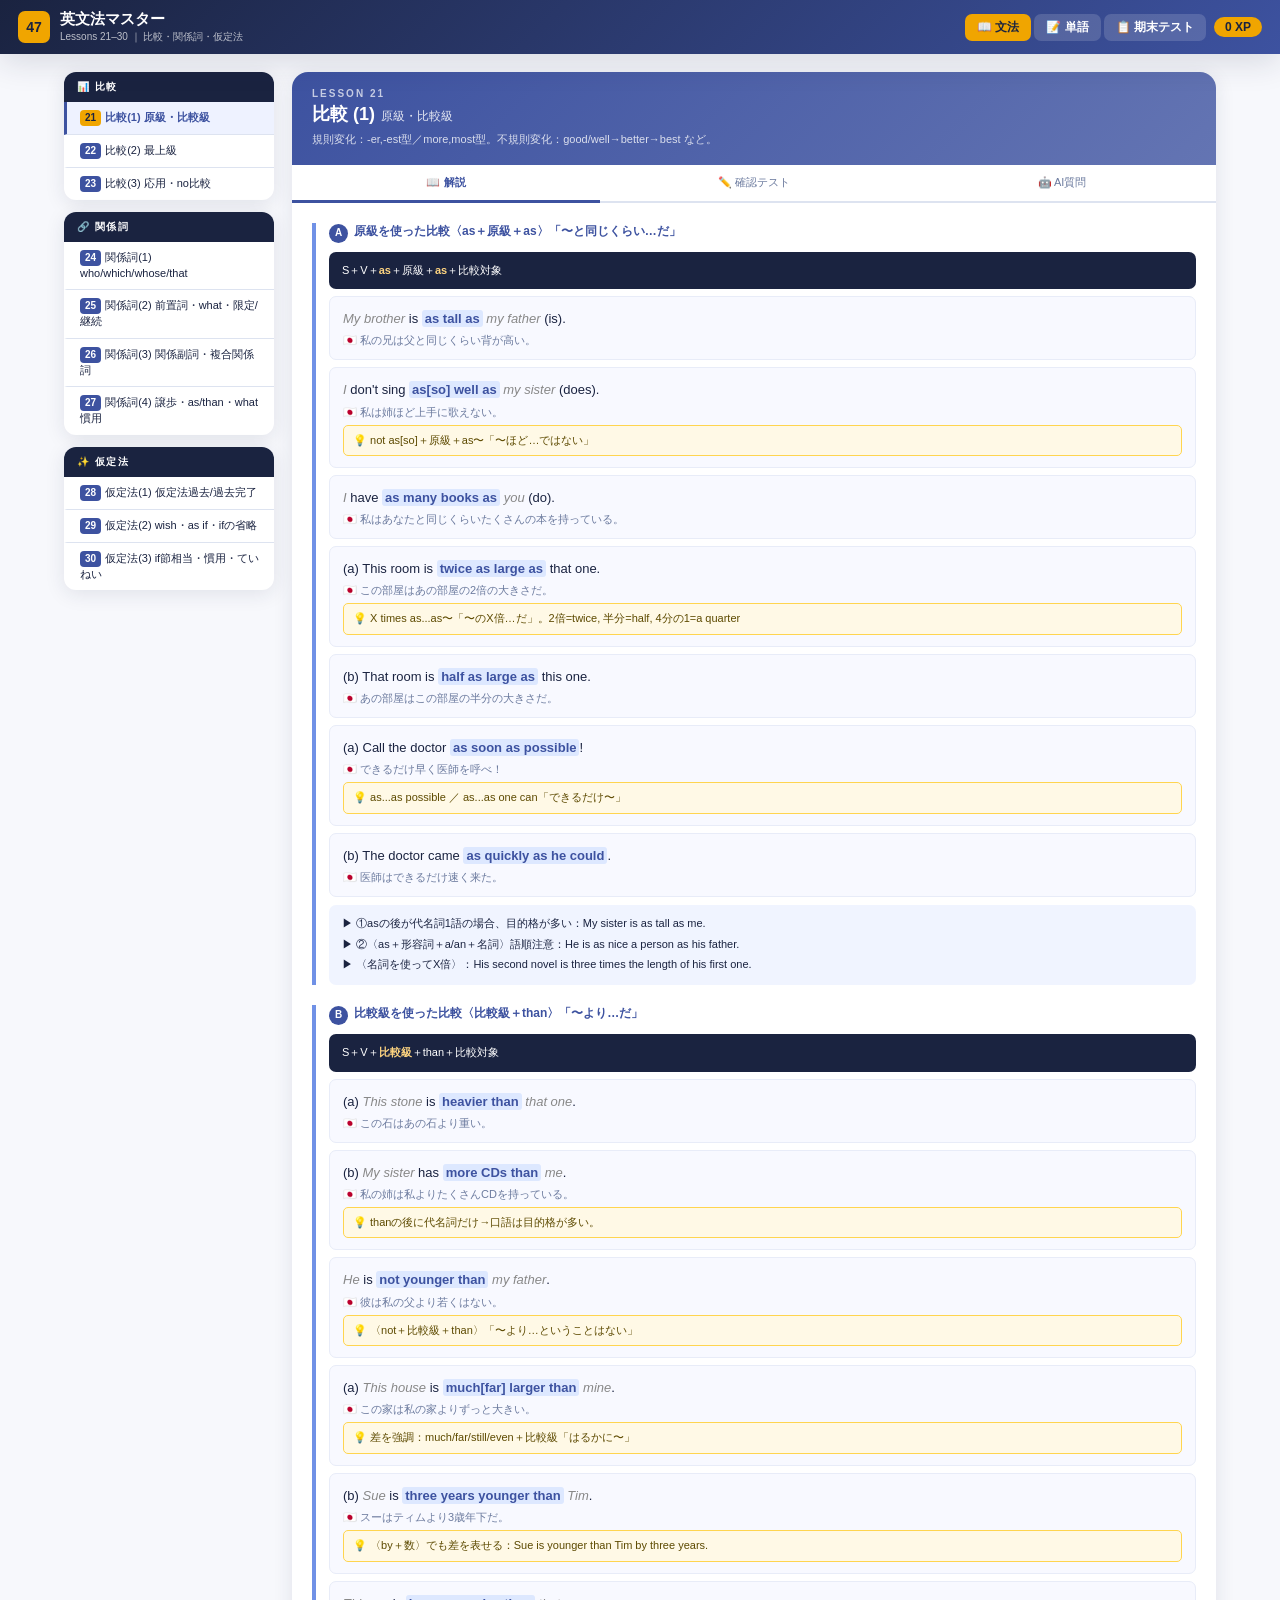
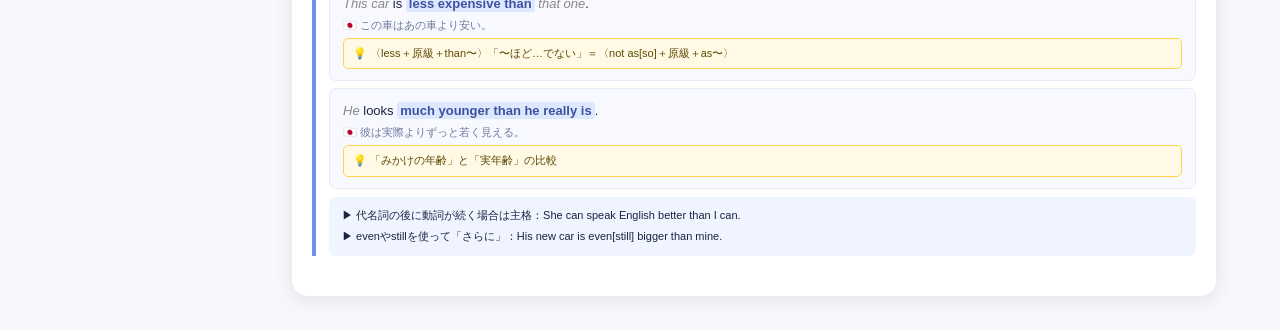
==== commit ba910297: "Update print statement from 'Hello' to 'Goodbye'" ====
--- a/index.html
+++ b/index.html
@@ -5,526 +5,253 @@
 <meta name="viewport" content="width=device-width, initial-scale=1.0">
 <title>英文法マスター | Lessons 21–30</title>
 <style>
-/* ============================================================
-   英文法マスター — style.css
-   ============================================================ */
-
-:root {
-  --navy:   #1a2340;
-  --indigo: #3d52a0;
-  --sky:    #7091e6;
-  --cream:  #f7f8fc;
-  --gold:   #f0a500;
-  --goldl:  #ffd580;
-  --green:  #28a745;
-  --red:    #dc3545;
-  --text:   #1a2340;
-  --muted:  #6b7a9e;
-  --border: #dde3f0;
-  --sh:  0 4px 20px rgba(26,35,64,.10);
-  --shl: 0 8px 32px rgba(26,35,64,.14);
-}
-
-* { box-sizing: border-box; margin: 0; padding: 0; }
-
-body {
-  font-family: 'Hiragino Sans', 'Noto Sans JP', sans-serif;
-  background: var(--cream);
-  color: var(--text);
-  min-height: 100vh;
-}
-
-/* ── ヘッダー ─────────────────────────────── */
-header {
-  background: linear-gradient(135deg, var(--navy), var(--indigo));
-  color: #fff;
-  position: sticky;
-  top: 0;
-  z-index: 200;
-  box-shadow: var(--shl);
-}
-.hdr {
-  display: flex;
-  align-items: center;
-  justify-content: space-between;
-  padding: 10px 18px;
-  gap: 10px;
-  flex-wrap: wrap;
-}
-.logo { display: flex; align-items: center; gap: 10px; }
-.logo-ico {
-  width: 32px; height: 32px;
-  background: var(--gold);
-  border-radius: 7px;
-  display: flex; align-items: center; justify-content: center;
-  font-size: 14px; font-weight: 700; color: var(--navy);
-}
-.logo-txt  { font-size: 15px; font-weight: 700; }
-.logo-sub  { font-size: 10px; opacity: .7; margin-top: 1px; }
-.hdr-right { display: flex; align-items: center; gap: 8px; flex-wrap: wrap; }
-.xp-badge  {
-  background: var(--gold); color: var(--navy);
-  padding: 3px 11px; border-radius: 20px;
-  font-weight: 700; font-size: 12px;
-}
-.nav-tab { display: flex; gap: 3px; }
-.ntb {
-  padding: 5px 12px; border: none; border-radius: 7px;
-  font-size: 12px; font-weight: 600; cursor: pointer;
-  transition: .2s;
-  background: rgba(255,255,255,.15); color: #fff;
-}
-.ntb.act, .ntb:hover { background: var(--gold); color: var(--navy); }
-
-/* ── ページ切替 ───────────────────────────── */
-.page     { display: none; }
-.page.act { display: block; }
-
-/* ── レイアウト ───────────────────────────── */
-.app {
-  display: flex;
-  max-width: 1180px;
-  margin: 0 auto;
-  padding: 18px 14px;
-  gap: 18px;
-  align-items: flex-start;
-}
-
-/* ── サイドバー ───────────────────────────── */
-.sidebar { width: 210px; flex-shrink: 0; position: sticky; top: 64px; }
-.sb-sec  { background: #fff; border-radius: 12px; box-shadow: var(--sh); overflow: hidden; margin-bottom: 12px; }
-.sb-title {
-  background: var(--navy); color: #fff;
-  padding: 8px 13px; font-size: 10px; font-weight: 700;
-  letter-spacing: 1.5px; text-transform: uppercase;
-}
-.lb {
-  display: block; width: 100%;
-  padding: 8px 13px; border: none; background: none;
-  text-align: left; cursor: pointer;
-  font-size: 11px; color: var(--text);
-  border-left: 3px solid transparent;
-  transition: .2s;
-  border-bottom: 1px solid var(--border);
-  line-height: 1.4;
-}
-.lb:last-child { border-bottom: none; }
-.lb:hover      { background: #f0f4ff; border-left-color: var(--sky); }
-.lb.act        { background: #eef2ff; border-left-color: var(--indigo); color: var(--indigo); font-weight: 700; }
-.ln {
-  display: inline-block; background: var(--indigo); color: #fff;
-  border-radius: 4px; padding: 1px 5px; font-size: 10px;
-  margin-right: 4px; font-weight: 600;
-}
-.lb.act .ln { background: var(--gold); color: var(--navy); }
-
-/* ── メインコンテンツ ─────────────────────── */
-.main { flex: 1; min-width: 0; }
-
-/* ── レッスンカード ───────────────────────── */
-.lcard { background: #fff; border-radius: 16px; box-shadow: var(--sh); overflow: hidden; margin-bottom: 16px; }
-.lhdr  { padding: 16px 20px; color: #fff; }
-.lhdr-label { font-size: 10px; font-weight: 700; letter-spacing: 2px; opacity: .7; text-transform: uppercase; margin-bottom: 3px; }
-.lhdr-title { font-size: 18px; font-weight: 700; }
-.lhdr-title .jp { font-size: 12px; opacity: .85; font-weight: 400; margin-left: 6px; }
-.lhdr-desc  { font-size: 11px; margin-top: 5px; opacity: .8; line-height: 1.6; }
-
-/* ── タブ ────────────────────────────────── */
-.tab-bar { display: flex; border-bottom: 2px solid var(--border); }
-.tbtn {
-  flex: 1; padding: 10px 4px;
-  border: none; background: none;
-  font-size: 11px; font-weight: 500; color: var(--muted);
-  cursor: pointer;
-  border-bottom: 3px solid transparent;
-  margin-bottom: -2px;
-  transition: .2s;
-}
-.tbtn:hover  { color: var(--indigo); }
-.tbtn.act    { color: var(--indigo); border-bottom-color: var(--indigo); font-weight: 700; }
-.tc          { padding: 20px; display: none; }
-.tc.act      { display: block; }
-
-/* ── 解説セクション ───────────────────────── */
-.gsec { margin-bottom: 20px; border-left: 4px solid var(--sky); padding-left: 13px; }
-.gsec-title {
-  font-size: 12px; font-weight: 700; color: var(--indigo);
-  margin-bottom: 9px;
-  display: flex; align-items: flex-start; gap: 6px;
-  line-height: 1.4;
-}
-.gbadge {
-  display: inline-flex; align-items: center; justify-content: center;
-  min-width: 19px; height: 19px;
-  background: var(--indigo); color: #fff;
-  border-radius: 50%; font-size: 10px; font-weight: 700;
-  flex-shrink: 0; margin-top: 1px;
-}
-.formula {
-  background: var(--navy); color: #fff;
-  border-radius: 7px; padding: 9px 13px;
-  margin: 7px 0; font-size: 11px; line-height: 1.8;
-}
-.formula b { color: var(--goldl); }
-.ex { background: #f8f9ff; border-radius: 7px; padding: 11px 13px; margin-bottom: 7px; border: 1px solid #e8ecf8; }
-.ex-en { font-size: 13px; font-weight: 500; color: var(--navy); line-height: 1.7; }
-.ex-en mark { background: #dde8ff; color: var(--indigo); font-weight: 700; border-radius: 3px; padding: 1px 3px; font-style: normal; }
-.ex-en em   { color: #888; font-style: italic; }
-.ex-jp      { font-size: 11px; color: var(--muted); margin-top: 3px; }
-.ex-note {
-  font-size: 11px; color: #5d4a00;
-  background: #fff9e6; border: 1px solid #ffd54f;
-  border-radius: 5px; padding: 6px 9px;
-  margin-top: 5px; line-height: 1.6;
-}
-.ex-note::before { content: "💡 "; }
-.tips-box { background: #f0f4ff; border-radius: 7px; padding: 9px 13px; margin-top: 8px; }
-.tips-box p { font-size: 11px; color: var(--navy); line-height: 1.7; margin-bottom: 2px; }
-.tips-box p::before { content: "▶ "; }
-
-/* ── AIチャット ───────────────────────────── */
-.ai-area {
-  background: linear-gradient(135deg, #f0f4ff, #e8ecff);
-  border-radius: 12px; padding: 16px; border: 1px solid #d0dafe;
-}
-.ai-title { font-size: 12px; font-weight: 700; color: var(--indigo); margin-bottom: 10px; }
-.ai-desc  { font-size: 11px; color: var(--muted); margin-bottom: 10px; line-height: 1.6; }
-.ai-row   { display: flex; gap: 8px; margin-bottom: 8px; }
-.ai-input {
-  flex: 1; padding: 8px 11px;
-  border: 2px solid #c5d0f8; border-radius: 7px;
-  font-size: 12px; background: #fff; outline: none;
-  transition: .2s; resize: none; min-height: 40px;
-  font-family: inherit;
-}
-.ai-input:focus { border-color: var(--indigo); }
-.ai-btn {
-  padding: 8px 14px; background: var(--indigo); color: #fff;
-  border: none; border-radius: 7px;
-  font-weight: 700; font-size: 12px; cursor: pointer;
-  transition: .2s; white-space: nowrap;
-}
-.ai-btn:hover    { background: var(--navy); }
-.ai-btn:disabled { opacity: .5; cursor: not-allowed; }
-.ai-loading { display: none; align-items: center; gap: 6px; font-size: 11px; color: var(--muted); padding: 3px 0; }
-.ai-loading.vis { display: flex; }
-.dp span {
-  display: inline-block; width: 5px; height: 5px;
-  background: var(--sky); border-radius: 50%; margin: 0 2px;
-  animation: dp 1.2s infinite;
-}
-.dp span:nth-child(2) { animation-delay: .2s; }
-.dp span:nth-child(3) { animation-delay: .4s; }
-@keyframes dp {
-  0%,80%,100% { transform: scale(.6); opacity: .4; }
-  40%         { transform: scale(1);  opacity: 1; }
-}
-.ai-resp {
-  background: #fff; border-radius: 7px; padding: 11px;
-  font-size: 12px; line-height: 1.8; color: var(--text);
-  border: 1px solid #d0dafe; white-space: pre-wrap;
-  display: none; margin-top: 6px;
-}
-.ai-resp.vis { display: block; }
-
-/* ── クイズ共通 ───────────────────────────── */
-.qprog { display: flex; align-items: center; justify-content: space-between; margin-bottom: 12px; }
-.qcnt  { font-size: 11px; color: var(--muted); }
-.pbar-wrap { flex: 1; height: 6px; background: var(--border); border-radius: 10px; margin: 0 10px; overflow: hidden; }
-.pbar      { height: 100%; background: linear-gradient(90deg, var(--sky), var(--indigo)); border-radius: 10px; transition: .4s; }
-.score-bdg { background: var(--gold); color: var(--navy); padding: 2px 8px; border-radius: 20px; font-size: 11px; font-weight: 700; }
-
-.qcard { background: #f8f9ff; border-radius: 11px; padding: 16px; border: 1px solid var(--border); margin-bottom: 12px; }
-.qlbl  { font-size: 10px; letter-spacing: 1.5px; font-weight: 700; color: var(--sky); text-transform: uppercase; margin-bottom: 6px; }
-.qtbadge { display: inline-block; padding: 2px 7px; border-radius: 8px; font-size: 10px; font-weight: 700; margin-bottom: 7px; }
-.tb-mc    { background: #e8ecff; color: var(--indigo); }
-.tb-fill  { background: #e8f8ed; color: #155724; }
-.tb-sort  { background: #fff3cd; color: #856404; }
-.tb-write { background: #fde8ec; color: #721c24; }
-.tb-twist { background: #f3e8ff; color: #5a21a8; }
-.qtext { font-size: 14px; font-weight: 600; line-height: 1.7; color: var(--navy); margin-bottom: 4px; white-space: pre-wrap; }
-.qsub  { font-size: 12px; color: #555; margin-bottom: 12px; font-style: italic; }
-
-.qopts { display: grid; gap: 7px; }
-.qopt {
-  padding: 10px 13px; border: 2px solid var(--border);
-  border-radius: 8px; background: #fff;
-  font-size: 13px; cursor: pointer;
-  text-align: left; transition: .2s;
-  display: flex; align-items: center; gap: 8px;
-  color: var(--text); font-family: inherit;
-}
-.qopt:hover:not(:disabled) { border-color: var(--sky); background: #f0f4ff; }
-.qopt.ok  { border-color: var(--green); background: #e8f8ed; color: #155724; }
-.qopt.ng  { border-color: var(--red);   background: #fde8ec; color: #721c24; }
-.qopt:disabled { cursor: default; }
-.opt-ind {
-  width: 21px; height: 21px; border-radius: 50%;
-  border: 2px solid var(--border);
-  display: flex; align-items: center; justify-content: center;
-  font-size: 10px; font-weight: 700; flex-shrink: 0;
-  transition: .2s; color: var(--muted);
-}
-.qopt:hover:not(:disabled) .opt-ind { border-color: var(--sky); color: var(--sky); }
-.qopt.ok .opt-ind { border-color: var(--green); background: var(--green); color: #fff; }
-.qopt.ng .opt-ind { border-color: var(--red);   background: var(--red);   color: #fff; }
-
-.fill-input {
-  width: 100%; padding: 9px 12px;
-  border: 2px solid var(--border); border-radius: 8px;
-  font-size: 13px; outline: none; transition: .2s;
-  margin-bottom: 8px; font-family: inherit;
-}
-.fill-input:focus { border-color: var(--indigo); }
-.fill-input.ok    { border-color: var(--green); background: #e8f8ed; }
-.fill-input.ng    { border-color: var(--red);   background: #fde8ec; }
-
-.slot-lbl  { font-size: 10px; color: var(--muted); margin-bottom: 4px; font-weight: 600; }
-.sort-bank {
-  display: flex; flex-wrap: wrap; gap: 6px;
-  padding: 10px; background: #f0f4ff;
-  border-radius: 8px; min-height: 42px;
-  margin-bottom: 7px; border: 2px dashed #c5d0f8;
-}
-.sort-slot {
-  display: flex; flex-wrap: wrap; gap: 6px;
-  padding: 10px; background: #fff;
-  border-radius: 8px; min-height: 42px;
-  border: 2px dashed var(--border); margin-bottom: 8px;
-}
-.chip {
-  padding: 5px 10px; background: var(--indigo); color: #fff;
-  border-radius: 5px; font-size: 12px; font-weight: 600;
-  cursor: pointer; transition: .2s; user-select: none; border: none;
-}
-.chip:hover   { background: var(--navy); }
-.chip.placed  { background: var(--green); }
-
-.write-area {
-  width: 100%; padding: 9px 12px;
-  border: 2px solid var(--border); border-radius: 8px;
-  font-size: 13px; outline: none; transition: .2s;
-  resize: vertical; min-height: 72px;
-  margin-bottom: 8px; font-family: inherit;
-}
-.write-area:focus { border-color: var(--indigo); }
-
-.submit-btn {
-  padding: 8px 18px; background: var(--indigo); color: #fff;
-  border: none; border-radius: 8px;
-  font-weight: 700; font-size: 12px; cursor: pointer; transition: .2s;
-  font-family: inherit;
-}
-.submit-btn:hover { background: var(--navy); }
-
-.qfb { padding: 11px 13px; border-radius: 8px; font-size: 12px; line-height: 1.7; margin-top: 9px; display: none; }
-.qfb.ok  { background: #e8f8ed; border: 1px solid #b2dfdb; color: #155724; }
-.qfb.ng  { background: #fde8ec; border: 1px solid #f5c6cb; color: #721c24; }
-.qfb.vis { display: block; }
-.qfb strong { display: block; margin-bottom: 3px; }
-
-.qnav { display: flex; justify-content: flex-end; margin-top: 12px; }
-.btn-next {
-  padding: 8px 20px; background: var(--indigo); color: #fff;
-  border: none; border-radius: 8px;
-  font-weight: 700; font-size: 12px; cursor: pointer; transition: .2s;
-  display: none; align-items: center; gap: 5px;
-  font-family: inherit;
-}
-.btn-next:hover { background: var(--navy); }
-.btn-next.vis   { display: inline-flex; }
-
-/* ── 結果画面 ─────────────────────────────── */
-.result { text-align: center; padding: 32px 16px; display: none; }
-.result.vis { display: block; }
-.result-emoji { font-size: 52px; margin-bottom: 12px; }
-.result-score { font-size: 40px; font-weight: 700; color: var(--indigo); margin-bottom: 5px; }
-.result-msg   { font-size: 13px; color: var(--muted); margin-bottom: 20px; }
-.btn-retry {
-  padding: 10px 22px; background: var(--indigo); color: #fff;
-  border: none; border-radius: 10px;
-  font-weight: 700; font-size: 13px; cursor: pointer; transition: .2s; margin: 0 4px;
-  font-family: inherit;
-}
-.btn-retry:hover { background: var(--navy); }
-.btn-retry.sec   { background: #fff; color: var(--indigo); border: 2px solid var(--indigo); }
-
-/* ── 単語ページ ───────────────────────────── */
-.vocab-page   { max-width: 1180px; margin: 0 auto; padding: 18px 14px; }
-.vocab-notice {
-  background: #fff9e6; border: 1px solid #ffd54f;
-  border-radius: 10px; padding: 14px 18px;
-  margin-bottom: 14px; font-size: 12px; color: #856404; line-height: 1.7;
-}
-.vocab-header { background: #fff; border-radius: 12px; box-shadow: var(--sh); padding: 16px 20px; margin-bottom: 14px; }
-.vocab-header h2 { font-size: 17px; font-weight: 700; color: var(--navy); margin-bottom: 4px; }
-.vocab-header p  { font-size: 11px; color: var(--muted); line-height: 1.6; }
-
-.vocab-search { display: flex; gap: 8px; margin-bottom: 12px; }
-.vocab-search input {
-  flex: 1; padding: 8px 12px;
-  border: 2px solid var(--border); border-radius: 8px;
-  font-size: 13px; outline: none; transition: .2s; font-family: inherit;
-}
-.vocab-search input:focus { border-color: var(--indigo); }
-.vocab-search select {
-  padding: 8px 12px; border: 2px solid var(--border);
-  border-radius: 8px; font-size: 12px; outline: none;
-  background: #fff; cursor: pointer; font-family: inherit;
-}
-
-.vocab-grid { display: grid; grid-template-columns: repeat(auto-fill, minmax(200px, 1fr)); gap: 10px; margin-bottom: 14px; }
-.vc {
-  background: #fff; border-radius: 9px; box-shadow: var(--sh);
-  padding: 12px 14px; border-left: 4px solid var(--gold); transition: .2s;
-}
-.vc:hover { transform: translateY(-1px); box-shadow: var(--shl); }
-.vc-num  { font-size: 10px; color: var(--muted); font-weight: 700; margin-bottom: 2px; }
-.vc-en   { font-size: 16px; font-weight: 700; color: var(--navy); margin-bottom: 1px; }
-.vc-jp   { font-size: 12px; color: var(--text); font-weight: 600; }
-.vc-new  {
-  display: inline-block; background: #fde8ec; color: var(--red);
-  border-radius: 4px; padding: 1px 5px;
-  font-size: 9px; font-weight: 700; margin-left: 4px; vertical-align: middle;
-}
-.vocab-quiz-area { background: #fff; border-radius: 12px; box-shadow: var(--sh); padding: 18px; margin-top: 14px; }
-
-/* ── 期末テストページ ─────────────────────── */
-.exam-page { max-width: 900px; margin: 0 auto; padding: 18px 14px; }
-.exam-home {
-  background: #fff; border-radius: 16px; box-shadow: var(--sh);
-  padding: 28px 22px; text-align: center;
-}
-.exam-home h2 { font-size: 21px; font-weight: 700; color: var(--navy); margin-bottom: 7px; }
-.exam-home p  { font-size: 12px; color: var(--muted); line-height: 1.7; margin-bottom: 18px; }
-
-.exam-stats { display: flex; justify-content: center; gap: 10px; flex-wrap: wrap; margin-bottom: 22px; }
-.estat      { background: #f0f4ff; border-radius: 10px; padding: 10px 14px; text-align: center; min-width: 85px; }
-.estat-num  { font-size: 18px; font-weight: 700; color: var(--indigo); }
-.estat-pts  { font-size: 14px; font-weight: 700; color: var(--gold); }
-.estat-lbl  { font-size: 10px; color: var(--muted); margin-top: 2px; }
-
-.start-btn {
-  padding: 12px 30px;
-  background: linear-gradient(135deg, var(--navy), var(--indigo));
-  color: #fff; border: none; border-radius: 12px;
-  font-size: 14px; font-weight: 700; cursor: pointer; transition: .2s;
-  box-shadow: 0 4px 14px rgba(61,82,160,.3); font-family: inherit;
-}
-.start-btn:hover { transform: translateY(-2px); }
-
-.ep-bar-row { background: #fff; border-radius: 9px; padding: 9px 14px; box-shadow: var(--sh); margin-bottom: 12px; display: flex; align-items: center; gap: 9px; }
-.ep-lbl { font-size: 11px; color: var(--muted); white-space: nowrap; }
-.ep-bw  { flex: 1; height: 7px; background: var(--border); border-radius: 10px; overflow: hidden; }
-.ep-b   { height: 100%; background: linear-gradient(90deg, var(--sky), var(--indigo)); border-radius: 10px; transition: .4s; }
-.ep-n   { font-size: 11px; color: var(--indigo); font-weight: 700; white-space: nowrap; }
-
-.exam-sec-card { background: #fff; border-radius: 12px; box-shadow: var(--sh); margin-bottom: 12px; overflow: hidden; }
-.exam-sec-hdr  { padding: 10px 16px; font-size: 11px; font-weight: 700; letter-spacing: 1.5px; text-transform: uppercase; color: #fff; }
-.exam-sec-body { padding: 14px; }
-
-.eqi       { margin-bottom: 14px; padding: 12px; background: #f8f9ff; border-radius: 9px; border: 1px solid var(--border); }
-.eqi:last-child { margin-bottom: 0; }
-.eqi-lbl   { font-size: 10px; color: var(--muted); margin-bottom: 4px; font-weight: 600; }
-.eqi-txt   { font-size: 13px; font-weight: 600; color: var(--navy); line-height: 1.6; margin-bottom: 8px; white-space: pre-wrap; }
-
-.exam-opts { display: grid; gap: 6px; }
-.exam-opt  {
-  padding: 8px 12px; border: 2px solid var(--border);
-  border-radius: 7px; background: #fff;
-  font-size: 12px; cursor: pointer; text-align: left; transition: .2s;
-  display: flex; align-items: center; gap: 7px; font-family: inherit;
-}
-.exam-opt:hover  { border-color: var(--sky); background: #f0f4ff; }
-.exam-opt.sel    { border-color: var(--indigo); background: #eef2ff; }
-.exam-opt.ex-ok  { border-color: var(--green); background: #e8f8ed; }
-.exam-opt.ex-ng  { border-color: var(--red);   background: #fde8ec; }
-.eoi {
-  width: 18px; height: 18px; border-radius: 50%;
-  border: 2px solid var(--border);
-  display: flex; align-items: center; justify-content: center;
-  font-size: 9px; font-weight: 700; flex-shrink: 0; transition: .2s; color: var(--muted);
-}
-.exam-opt.sel   .eoi { border-color: var(--indigo); background: var(--indigo); color: #fff; }
-.exam-opt.ex-ok .eoi { border-color: var(--green);  background: var(--green);  color: #fff; }
-.exam-opt.ex-ng .eoi { border-color: var(--red);    background: var(--red);    color: #fff; }
-
-.exam-input {
-  width: 100%; padding: 8px 11px;
-  border: 2px solid var(--border); border-radius: 7px;
-  font-size: 12px; outline: none; transition: .2s;
-  font-family: inherit; margin-bottom: 5px;
-}
-.exam-input:focus  { border-color: var(--indigo); }
-.exam-input.ex-ok  { border-color: var(--green); background: #e8f8ed; }
-.exam-input.ex-ng  { border-color: var(--red);   background: #fde8ec; }
-
-.exam-textarea {
-  width: 100%; padding: 8px 11px;
-  border: 2px solid var(--border); border-radius: 7px;
-  font-size: 12px; outline: none; transition: .2s;
-  resize: vertical; min-height: 60px; font-family: inherit;
-}
-.exam-textarea:focus { border-color: var(--indigo); }
-
-.esb {
-  display: flex; flex-wrap: wrap; gap: 5px;
-  padding: 8px; background: #f0f4ff;
-  border-radius: 7px; min-height: 34px;
-  margin-bottom: 5px; border: 2px dashed #c5d0f8;
-}
-.ess {
-  display: flex; flex-wrap: wrap; gap: 5px;
-  padding: 8px; background: #fff;
-  border-radius: 7px; min-height: 34px;
-  border: 2px dashed var(--border);
-}
-.ec {
-  padding: 4px 9px; background: var(--indigo); color: #fff;
-  border-radius: 5px; font-size: 11px; font-weight: 600;
-  cursor: pointer; transition: .2s; user-select: none; border: none;
-}
-.ec:hover  { background: var(--navy); }
-.ec.placed { background: var(--green); }
-
-.efb { font-size: 11px; padding: 6px 9px; border-radius: 6px; margin-top: 5px; display: none; line-height: 1.6; }
-.efb.ok  { background: #e8f8ed; color: #155724; border: 1px solid #b2dfdb; }
-.efb.ng  { background: #fde8ec; color: #721c24; border: 1px solid #f5c6cb; }
-.efb.vis { display: block; }
-
-.exam-submit-wrap { text-align: center; margin-top: 18px; }
-.exam-submit-btn  {
-  padding: 11px 30px;
-  background: linear-gradient(135deg, var(--navy), var(--indigo));
-  color: #fff; border: none; border-radius: 10px;
-  font-size: 13px; font-weight: 700; cursor: pointer; transition: .2s; font-family: inherit;
-}
-.exam-submit-btn:hover { transform: translateY(-2px); }
-
-/* ── テスト結果 ───────────────────────────── */
-.exam-result {
-  background: #fff; border-radius: 14px; box-shadow: var(--sh);
-  padding: 28px 20px; text-align: center; margin-bottom: 14px;
-}
-.er-emoji  { font-size: 52px; margin-bottom: 10px; }
-.er-score  { font-size: 48px; font-weight: 700; color: var(--indigo); }
-.er-total  { font-size: 13px; color: var(--muted); margin-bottom: 16px; }
-.er-bd     { display: flex; justify-content: center; flex-wrap: wrap; gap: 9px; margin: 14px 0; }
-.er-bdi    { background: #f0f4ff; border-radius: 9px; padding: 9px 12px; text-align: center; min-width: 85px; }
-.er-bdi-n  { font-size: 17px; font-weight: 700; }
-.er-bdi-l  { font-size: 10px; color: var(--muted); margin-top: 2px; }
-
-/* ── レスポンシブ ─────────────────────────── */
-@media (max-width: 720px) {
-  .app { flex-direction: column; padding: 10px; }
-  .sidebar { width: 100%; position: static; }
-  .lb { display: inline-block; width: auto; border-left: none; border-bottom: 2px solid transparent; padding: 6px 10px; }
-  .lb.act { border-left: none; border-bottom-color: var(--indigo); }
-  .sb-sec { display: flex; flex-wrap: wrap; }
-  .sb-title { width: 100%; }
-  .vocab-grid { grid-template-columns: repeat(auto-fill, minmax(150px, 1fr)); }
-}
-
+:root{
+  --navy:#1a2340;--indigo:#3d52a0;--sky:#7091e6;
+  --cream:#f7f8fc;--gold:#f0a500;--goldl:#ffd580;
+  --green:#28a745;--red:#dc3545;
+  --text:#1a2340;--muted:#6b7a9e;--border:#dde3f0;
+  --sh:0 4px 20px rgba(26,35,64,.10);--shl:0 8px 32px rgba(26,35,64,.14);
+}
+*{box-sizing:border-box;margin:0;padding:0;}
+body{font-family:'Hiragino Sans','Noto Sans JP',sans-serif;background:var(--cream);color:var(--text);min-height:100vh;}
+
+/* HEADER */
+header{background:linear-gradient(135deg,var(--navy),var(--indigo));color:#fff;position:sticky;top:0;z-index:200;box-shadow:var(--shl);}
+.hdr{display:flex;align-items:center;justify-content:space-between;padding:10px 18px;gap:10px;flex-wrap:wrap;}
+.logo{display:flex;align-items:center;gap:10px;}
+.logo-ico{width:32px;height:32px;background:var(--gold);border-radius:7px;display:flex;align-items:center;justify-content:center;font-size:14px;font-weight:700;color:var(--navy);}
+.logo-txt{font-size:15px;font-weight:700;}
+.logo-sub{font-size:10px;opacity:.7;margin-top:1px;}
+.hdr-right{display:flex;align-items:center;gap:8px;flex-wrap:wrap;}
+.xp-badge{background:var(--gold);color:var(--navy);padding:3px 11px;border-radius:20px;font-weight:700;font-size:12px;}
+.nav-tab{display:flex;gap:3px;}
+.ntb{padding:5px 12px;border:none;border-radius:7px;font-size:12px;font-weight:600;cursor:pointer;transition:.2s;background:rgba(255,255,255,.15);color:#fff;}
+.ntb.act,.ntb:hover{background:var(--gold);color:var(--navy);}
+
+/* LAYOUT */
+.page{display:none;}
+.page.act{display:block;}
+.app{display:flex;max-width:1180px;margin:0 auto;padding:18px 14px;gap:18px;align-items:flex-start;}
+
+/* SIDEBAR */
+.sidebar{width:210px;flex-shrink:0;position:sticky;top:64px;}
+.sb-sec{background:#fff;border-radius:12px;box-shadow:var(--sh);overflow:hidden;margin-bottom:12px;}
+.sb-title{background:var(--navy);color:#fff;padding:8px 13px;font-size:10px;font-weight:700;letter-spacing:1.5px;text-transform:uppercase;}
+.lb{display:block;width:100%;padding:8px 13px;border:none;background:none;text-align:left;cursor:pointer;font-size:11px;color:var(--text);border-left:3px solid transparent;transition:.2s;border-bottom:1px solid var(--border);line-height:1.4;}
+.lb:last-child{border-bottom:none;}
+.lb:hover{background:#f0f4ff;border-left-color:var(--sky);}
+.lb.act{background:#eef2ff;border-left-color:var(--indigo);color:var(--indigo);font-weight:700;}
+.ln{display:inline-block;background:var(--indigo);color:#fff;border-radius:4px;padding:1px 5px;font-size:10px;margin-right:4px;font-weight:600;}
+.lb.act .ln{background:var(--gold);color:var(--navy);}
+
+/* MAIN */
+.main{flex:1;min-width:0;}
+.lcard{background:#fff;border-radius:16px;box-shadow:var(--sh);overflow:hidden;margin-bottom:16px;}
+.lhdr{padding:16px 20px;color:#fff;}
+.lhdr-label{font-size:10px;font-weight:700;letter-spacing:2px;opacity:.7;text-transform:uppercase;margin-bottom:3px;}
+.lhdr-title{font-size:18px;font-weight:700;}
+.lhdr-title .jp{font-size:12px;opacity:.85;font-weight:400;margin-left:6px;}
+.lhdr-desc{font-size:11px;margin-top:5px;opacity:.8;line-height:1.6;}
+
+/* TABS */
+.tab-bar{display:flex;border-bottom:2px solid var(--border);}
+.tbtn{flex:1;padding:10px 4px;border:none;background:none;font-size:11px;font-weight:500;color:var(--muted);cursor:pointer;border-bottom:3px solid transparent;margin-bottom:-2px;transition:.2s;}
+.tbtn:hover{color:var(--indigo);}
+.tbtn.act{color:var(--indigo);border-bottom-color:var(--indigo);font-weight:700;}
+.tc{padding:20px;display:none;}
+.tc.act{display:block;}
+
+/* GRAMMAR */
+.gsec{margin-bottom:20px;border-left:4px solid var(--sky);padding-left:13px;}
+.gsec-title{font-size:12px;font-weight:700;color:var(--indigo);margin-bottom:9px;display:flex;align-items:flex-start;gap:6px;line-height:1.4;}
+.gbadge{display:inline-flex;align-items:center;justify-content:center;min-width:19px;height:19px;background:var(--indigo);color:#fff;border-radius:50%;font-size:10px;font-weight:700;flex-shrink:0;margin-top:1px;}
+.formula{background:var(--navy);color:#fff;border-radius:7px;padding:9px 13px;margin:7px 0;font-size:11px;line-height:1.8;}
+.formula b{color:var(--goldl);}
+.ex{background:#f8f9ff;border-radius:7px;padding:11px 13px;margin-bottom:7px;border:1px solid #e8ecf8;}
+.ex-en{font-size:13px;font-weight:500;color:var(--navy);line-height:1.7;}
+.ex-en mark{background:#dde8ff;color:var(--indigo);font-weight:700;border-radius:3px;padding:1px 3px;font-style:normal;}
+.ex-en em{color:#888;font-style:italic;}
+.ex-jp{font-size:11px;color:var(--muted);margin-top:3px;}
+.ex-note{font-size:11px;color:#5d4a00;background:#fff9e6;border:1px solid #ffd54f;border-radius:5px;padding:6px 9px;margin-top:5px;line-height:1.6;}
+.ex-note::before{content:"💡 ";}
+.tips-box{background:#f0f4ff;border-radius:7px;padding:9px 13px;margin-top:8px;}
+.tips-box p{font-size:11px;color:var(--navy);line-height:1.7;margin-bottom:2px;}
+.tips-box p::before{content:"▶ ";}
+
+/* AI */
+.ai-area{background:linear-gradient(135deg,#f0f4ff,#e8ecff);border-radius:12px;padding:16px;border:1px solid #d0dafe;}
+.ai-title{font-size:12px;font-weight:700;color:var(--indigo);margin-bottom:10px;}
+.ai-desc{font-size:11px;color:var(--muted);margin-bottom:10px;line-height:1.6;}
+.ai-row{display:flex;gap:8px;margin-bottom:8px;}
+.ai-input{flex:1;padding:8px 11px;border:2px solid #c5d0f8;border-radius:7px;font-size:12px;background:#fff;outline:none;transition:.2s;resize:none;min-height:40px;}
+.ai-input:focus{border-color:var(--indigo);}
+.ai-btn{padding:8px 14px;background:var(--indigo);color:#fff;border:none;border-radius:7px;font-weight:700;font-size:12px;cursor:pointer;transition:.2s;white-space:nowrap;}
+.ai-btn:hover{background:var(--navy);}
+.ai-btn:disabled{opacity:.5;cursor:not-allowed;}
+.ai-loading{display:none;align-items:center;gap:6px;font-size:11px;color:var(--muted);padding:3px 0;}
+.ai-loading.vis{display:flex;}
+.dp span{display:inline-block;width:5px;height:5px;background:var(--sky);border-radius:50%;margin:0 2px;animation:dp 1.2s infinite;}
+.dp span:nth-child(2){animation-delay:.2s;}.dp span:nth-child(3){animation-delay:.4s;}
+@keyframes dp{0%,80%,100%{transform:scale(.6);opacity:.4}40%{transform:scale(1);opacity:1}}
+.ai-resp{background:#fff;border-radius:7px;padding:11px;font-size:12px;line-height:1.8;color:var(--text);border:1px solid #d0dafe;white-space:pre-wrap;display:none;margin-top:6px;}
+.ai-resp.vis{display:block;}
+
+/* QUIZ */
+.qprog{display:flex;align-items:center;justify-content:space-between;margin-bottom:12px;}
+.qcnt{font-size:11px;color:var(--muted);}
+.pbar-wrap{flex:1;height:6px;background:var(--border);border-radius:10px;margin:0 10px;overflow:hidden;}
+.pbar{height:100%;background:linear-gradient(90deg,var(--sky),var(--indigo));border-radius:10px;transition:.4s;}
+.score-bdg{background:var(--gold);color:var(--navy);padding:2px 8px;border-radius:20px;font-size:11px;font-weight:700;}
+.qcard{background:#f8f9ff;border-radius:11px;padding:16px;border:1px solid var(--border);margin-bottom:12px;}
+.qlbl{font-size:10px;letter-spacing:1.5px;font-weight:700;color:var(--sky);text-transform:uppercase;margin-bottom:6px;}
+.qtbadge{display:inline-block;padding:2px 7px;border-radius:8px;font-size:10px;font-weight:700;margin-bottom:7px;}
+.tb-mc{background:#e8ecff;color:var(--indigo);}
+.tb-fill{background:#e8f8ed;color:#155724;}
+.tb-sort{background:#fff3cd;color:#856404;}
+.tb-write{background:#fde8ec;color:#721c24;}
+.tb-twist{background:#f3e8ff;color:#5a21a8;}
+.qtext{font-size:14px;font-weight:600;line-height:1.7;color:var(--navy);margin-bottom:4px;white-space:pre-wrap;}
+.qsub{font-size:12px;color:#555;margin-bottom:12px;font-style:italic;}
+.qopts{display:grid;gap:7px;}
+.qopt{padding:10px 13px;border:2px solid var(--border);border-radius:8px;background:#fff;font-size:13px;cursor:pointer;text-align:left;transition:.2s;display:flex;align-items:center;gap:8px;color:var(--text);}
+.qopt:hover:not(:disabled){border-color:var(--sky);background:#f0f4ff;}
+.qopt.ok{border-color:var(--green);background:#e8f8ed;color:#155724;}
+.qopt.ng{border-color:var(--red);background:#fde8ec;color:#721c24;}
+.qopt:disabled{cursor:default;}
+.opt-ind{width:21px;height:21px;border-radius:50%;border:2px solid var(--border);display:flex;align-items:center;justify-content:center;font-size:10px;font-weight:700;flex-shrink:0;transition:.2s;color:var(--muted);}
+.qopt:hover:not(:disabled) .opt-ind{border-color:var(--sky);color:var(--sky);}
+.qopt.ok .opt-ind{border-color:var(--green);background:var(--green);color:#fff;}
+.qopt.ng .opt-ind{border-color:var(--red);background:var(--red);color:#fff;}
+.fill-input{width:100%;padding:9px 12px;border:2px solid var(--border);border-radius:8px;font-size:13px;outline:none;transition:.2s;margin-bottom:8px;}
+.fill-input:focus{border-color:var(--indigo);}
+.fill-input.ok{border-color:var(--green);background:#e8f8ed;}
+.fill-input.ng{border-color:var(--red);background:#fde8ec;}
+.sort-bank{display:flex;flex-wrap:wrap;gap:6px;padding:10px;background:#f0f4ff;border-radius:8px;min-height:42px;margin-bottom:7px;border:2px dashed #c5d0f8;}
+.sort-slot{display:flex;flex-wrap:wrap;gap:6px;padding:10px;background:#fff;border-radius:8px;min-height:42px;border:2px dashed var(--border);margin-bottom:8px;}
+.slot-lbl{font-size:10px;color:var(--muted);margin-bottom:4px;font-weight:600;}
+.chip{padding:5px 10px;background:var(--indigo);color:#fff;border-radius:5px;font-size:12px;font-weight:600;cursor:pointer;transition:.2s;user-select:none;border:none;}
+.chip:hover{background:var(--navy);}
+.chip.placed{background:#28a745;}
+.chip.disabled{background:#aaa;cursor:default;}
+.write-area{width:100%;padding:9px 12px;border:2px solid var(--border);border-radius:8px;font-size:13px;outline:none;transition:.2s;resize:vertical;min-height:72px;margin-bottom:8px;font-family:inherit;}
+.write-area:focus{border-color:var(--indigo);}
+.submit-btn{padding:8px 18px;background:var(--indigo);color:#fff;border:none;border-radius:8px;font-weight:700;font-size:12px;cursor:pointer;transition:.2s;}
+.submit-btn:hover{background:var(--navy);}
+.qfb{padding:11px 13px;border-radius:8px;font-size:12px;line-height:1.7;margin-top:9px;display:none;}
+.qfb.ok{background:#e8f8ed;border:1px solid #b2dfdb;color:#155724;}
+.qfb.ng{background:#fde8ec;border:1px solid #f5c6cb;color:#721c24;}
+.qfb.vis{display:block;}
+.qfb strong{display:block;margin-bottom:3px;}
+.qnav{display:flex;justify-content:flex-end;margin-top:12px;}
+.btn-next{padding:8px 20px;background:var(--indigo);color:#fff;border:none;border-radius:8px;font-weight:700;font-size:12px;cursor:pointer;transition:.2s;display:none;align-items:center;gap:5px;}
+.btn-next:hover{background:var(--navy);}
+.btn-next.vis{display:inline-flex;}
+
+/* RESULT */
+.result{text-align:center;padding:32px 16px;display:none;}
+.result.vis{display:block;}
+.result-emoji{font-size:52px;margin-bottom:12px;}
+.result-score{font-size:40px;font-weight:700;color:var(--indigo);margin-bottom:5px;}
+.result-msg{font-size:13px;color:var(--muted);margin-bottom:20px;}
+.btn-retry{padding:10px 22px;background:var(--indigo);color:#fff;border:none;border-radius:10px;font-weight:700;font-size:13px;cursor:pointer;transition:.2s;margin:0 4px;}
+.btn-retry:hover{background:var(--navy);}
+.btn-retry.sec{background:#fff;color:var(--indigo);border:2px solid var(--indigo);}
+
+/* VOCAB PAGE */
+.vocab-page{max-width:1180px;margin:0 auto;padding:18px 14px;}
+.vocab-notice{background:#fff9e6;border:1px solid #ffd54f;border-radius:10px;padding:14px 18px;margin-bottom:16px;font-size:12px;color:#856404;line-height:1.7;}
+.vocab-header{background:#fff;border-radius:14px;box-shadow:var(--sh);padding:18px 22px;margin-bottom:16px;}
+.vocab-header h2{font-size:18px;font-weight:700;color:var(--navy);margin-bottom:6px;}
+.vocab-header p{font-size:12px;color:var(--muted);line-height:1.6;}
+.vocab-grid{display:grid;grid-template-columns:repeat(auto-fill,minmax(300px,1fr));gap:12px;margin-bottom:16px;}
+.vc{background:#fff;border-radius:10px;box-shadow:var(--sh);padding:14px 16px;border-left:4px solid var(--gold);transition:.2s;}
+.vc:hover{transform:translateY(-2px);box-shadow:var(--shl);}
+.vc-num{font-size:10px;color:var(--muted);font-weight:700;margin-bottom:3px;}
+.vc-en{font-size:18px;font-weight:700;color:var(--navy);margin-bottom:2px;}
+.vc-pron{font-size:11px;color:var(--sky);margin-bottom:5px;}
+.vc-phrase{font-size:12px;color:var(--indigo);font-weight:600;margin-bottom:2px;}
+.vc-jp-phrase{font-size:11px;color:var(--muted);margin-bottom:5px;}
+.vc-jp{font-size:13px;color:var(--text);font-weight:600;border-top:1px solid var(--border);padding-top:6px;margin-top:4px;}
+
+/* VOCAB QUIZ */
+.vocab-quiz-area{background:#fff;border-radius:14px;box-shadow:var(--sh);padding:20px;margin-top:16px;}
+.vq-title{font-size:15px;font-weight:700;color:var(--navy);margin-bottom:14px;}
+
+/* EXAM PAGE */
+.exam-page{max-width:900px;margin:0 auto;padding:18px 14px;}
+.exam-home{background:#fff;border-radius:16px;box-shadow:var(--sh);padding:32px 24px;text-align:center;}
+.exam-home h2{font-size:22px;font-weight:700;color:var(--navy);margin-bottom:8px;}
+.exam-home p{font-size:13px;color:var(--muted);line-height:1.7;margin-bottom:20px;}
+.exam-stats{display:flex;justify-content:center;gap:12px;flex-wrap:wrap;margin-bottom:24px;}
+.estat{background:#f0f4ff;border-radius:10px;padding:12px 18px;text-align:center;min-width:90px;}
+.estat-num{font-size:20px;font-weight:700;color:var(--indigo);}
+.estat-pts{font-size:16px;font-weight:700;color:var(--gold);}
+.estat-lbl{font-size:10px;color:var(--muted);margin-top:2px;}
+.start-btn{padding:13px 34px;background:linear-gradient(135deg,var(--navy),var(--indigo));color:#fff;border:none;border-radius:12px;font-size:15px;font-weight:700;cursor:pointer;transition:.2s;box-shadow:0 4px 14px rgba(61,82,160,.3);}
+.start-btn:hover{transform:translateY(-2px);}
+.exam-progress-bar{background:#fff;border-radius:10px;padding:10px 16px;box-shadow:var(--sh);margin-bottom:14px;display:flex;align-items:center;gap:10px;}
+.ep-label{font-size:11px;color:var(--muted);white-space:nowrap;}
+.ep-bar-wrap{flex:1;height:8px;background:var(--border);border-radius:10px;overflow:hidden;}
+.ep-bar{height:100%;background:linear-gradient(90deg,var(--sky),var(--indigo));border-radius:10px;transition:.4s;}
+.ep-num{font-size:11px;color:var(--indigo);font-weight:700;white-space:nowrap;}
+.exam-timer-bar{background:linear-gradient(135deg,var(--navy),var(--indigo));color:#fff;border-radius:10px;padding:10px 18px;margin-bottom:14px;display:flex;align-items:center;justify-content:space-between;}
+.exam-section-card{background:#fff;border-radius:12px;box-shadow:var(--sh);margin-bottom:14px;overflow:hidden;}
+.exam-sec-header{padding:10px 16px;font-size:11px;font-weight:700;letter-spacing:1.5px;text-transform:uppercase;color:#fff;}
+.exam-sec-body{padding:16px;}
+.exam-qitem{margin-bottom:16px;padding:13px;background:#f8f9ff;border-radius:9px;border:1px solid var(--border);}
+.exam-qitem:last-child{margin-bottom:0;}
+.exam-q-lbl{font-size:10px;color:var(--muted);margin-bottom:5px;font-weight:600;}
+.exam-qtext{font-size:13px;font-weight:600;color:var(--navy);line-height:1.6;margin-bottom:8px;white-space:pre-wrap;}
+.exam-opts{display:grid;gap:6px;}
+.exam-opt{padding:9px 12px;border:2px solid var(--border);border-radius:7px;background:#fff;font-size:12px;cursor:pointer;text-align:left;transition:.2s;display:flex;align-items:center;gap:7px;}
+.exam-opt:hover{border-color:var(--sky);background:#f0f4ff;}
+.exam-opt.sel{border-color:var(--indigo);background:#eef2ff;}
+.exam-opt.ex-ok{border-color:var(--green);background:#e8f8ed;}
+.exam-opt.ex-ng{border-color:var(--red);background:#fde8ec;}
+.exam-opt-ind{width:19px;height:19px;border-radius:50%;border:2px solid var(--border);display:flex;align-items:center;justify-content:center;font-size:9px;font-weight:700;flex-shrink:0;transition:.2s;color:var(--muted);}
+.exam-opt.sel .exam-opt-ind{border-color:var(--indigo);background:var(--indigo);color:#fff;}
+.exam-opt.ex-ok .exam-opt-ind{border-color:var(--green);background:var(--green);color:#fff;}
+.exam-opt.ex-ng .exam-opt-ind{border-color:var(--red);background:var(--red);color:#fff;}
+.exam-input{width:100%;padding:8px 11px;border:2px solid var(--border);border-radius:7px;font-size:12px;outline:none;transition:.2s;font-family:inherit;}
+.exam-input:focus{border-color:var(--indigo);}
+.exam-input.ex-ok{border-color:var(--green);background:#e8f8ed;}
+.exam-input.ex-ng{border-color:var(--red);background:#fde8ec;}
+.exam-textarea{width:100%;padding:8px 11px;border:2px solid var(--border);border-radius:7px;font-size:12px;outline:none;transition:.2s;resize:vertical;min-height:62px;font-family:inherit;}
+.exam-textarea:focus{border-color:var(--indigo);}
+.exam-sort-bank{display:flex;flex-wrap:wrap;gap:5px;padding:8px;background:#f0f4ff;border-radius:7px;min-height:36px;margin-bottom:5px;border:2px dashed #c5d0f8;}
+.exam-sort-slot{display:flex;flex-wrap:wrap;gap:5px;padding:8px;background:#fff;border-radius:7px;min-height:36px;border:2px dashed var(--border);}
+.exam-chip{padding:4px 9px;background:var(--indigo);color:#fff;border-radius:5px;font-size:11px;font-weight:600;cursor:pointer;transition:.2s;user-select:none;border:none;}
+.exam-chip:hover{background:var(--navy);}
+.exam-chip.placed{background:#28a745;}
+.exam-fb{font-size:11px;padding:6px 9px;border-radius:6px;margin-top:6px;display:none;}
+.exam-fb.ok{background:#e8f8ed;color:#155724;border:1px solid #b2dfdb;}
+.exam-fb.ng{background:#fde8ec;color:#721c24;border:1px solid #f5c6cb;}
+.exam-fb.vis{display:block;}
+.exam-submit-wrap{text-align:center;margin-top:20px;}
+.exam-submit-btn{padding:12px 32px;background:linear-gradient(135deg,var(--navy),var(--indigo));color:#fff;border:none;border-radius:11px;font-size:14px;font-weight:700;cursor:pointer;transition:.2s;}
+.exam-submit-btn:hover{transform:translateY(-2px);}
+/* EXAM RESULT */
+.exam-result{background:#fff;border-radius:16px;box-shadow:var(--sh);padding:32px 24px;text-align:center;}
+.exam-result-emoji{font-size:56px;margin-bottom:12px;}
+.exam-result-score{font-size:50px;font-weight:700;color:var(--indigo);}
+.exam-result-total{font-size:14px;color:var(--muted);margin-bottom:20px;}
+.exam-breakdown{display:flex;justify-content:center;flex-wrap:wrap;gap:10px;margin:16px 0;}
+.ex-bd{background:#f0f4ff;border-radius:9px;padding:10px 14px;text-align:center;min-width:95px;}
+.ex-bd-num{font-size:18px;font-weight:700;color:var(--indigo);}
+.ex-bd-lbl{font-size:10px;color:var(--muted);margin-top:2px;}
+.exam-detail{background:#f8f9ff;border-radius:10px;padding:14px;margin-top:16px;text-align:left;}
+.exam-detail h4{font-size:12px;font-weight:700;color:var(--navy);margin-bottom:10px;}
+.exam-detail-item{font-size:11px;padding:5px 0;border-bottom:1px solid var(--border);display:flex;align-items:center;gap:6px;}
+.exam-detail-item:last-child{border-bottom:none;}
+
+@media(max-width:720px){
+  .app{flex-direction:column;padding:10px;}
+  .sidebar{width:100%;position:static;}
+  .lb{display:inline-block;width:auto;border-left:none;border-bottom:2px solid transparent;padding:6px 10px;}
+  .lb.act{border-left:none;border-bottom-color:var(--indigo);}
+  .sb-sec{display:flex;flex-wrap:wrap;}
+  .sb-title{width:100%;}
+}
 </style>
 </head>
 <body>
@@ -549,14 +276,15 @@
   </div>
 </header>
 
+<!-- ========== GRAMMAR PAGE ========== -->
 <div id="page-grammar" class="page act">
   <div class="app">
     <nav class="sidebar">
       <div class="sb-sec">
         <div class="sb-title">📊 比較</div>
         <button class="lb act" onclick="showLesson('l21',this)"><span class="ln">21</span>比較(1) 原級・比較級</button>
-        <button class="lb"     onclick="showLesson('l22',this)"><span class="ln">22</span>比較(2) 最上級</button>
-        <button class="lb"     onclick="showLesson('l23',this)"><span class="ln">23</span>比較(3) 応用・no比較</button>
+        <button class="lb" onclick="showLesson('l22',this)"><span class="ln">22</span>比較(2) 最上級</button>
+        <button class="lb" onclick="showLesson('l23',this)"><span class="ln">23</span>比較(3) 応用・no比較</button>
       </div>
       <div class="sb-sec">
         <div class="sb-title">🔗 関係詞</div>
@@ -576,324 +304,43 @@
   </div>
 </div>
 
+<!-- ========== VOCAB PAGE ========== -->
 <div id="page-vocab" class="page">
   <div class="vocab-page" id="vocabContent"></div>
 </div>
 
+<!-- ========== EXAM PAGE ========== -->
 <div id="page-exam" class="page">
   <div class="exam-page" id="examContent"></div>
 </div>
 
 <script>
+// ================================================================
+// DATA: システム英単語 5訂版 1001-1008
+// （画像で確認できた単語のみ正確に登録）
+// ================================================================
 const VOCAB = [
-  {id:1001,en:"priority",jp:"優先事項",isNew:false},
-  {id:1002,en:"obstacle",jp:"障害；じゃま（な物）",isNew:false},
-  {id:1003,en:"appetite",jp:"食欲；欲望",isNew:false},
-  {id:1004,en:"tension",jp:"緊張",isNew:false},
-  {id:1005,en:"tribe",jp:"部族；種族",isNew:false},
-  {id:1006,en:"budget",jp:"予算；予算案",isNew:false},
-  {id:1007,en:"campaign",jp:"運動；キャンペーン",isNew:false},
-  {id:1008,en:"sorrow",jp:"悲しみ",isNew:false},
-  {id:1009,en:"satellite",jp:"衛星",isNew:false},
-  {id:1010,en:"insight",jp:"洞察",isNew:false},
-  {id:1011,en:"cough",jp:"せき",isNew:false},
-  {id:1012,en:"fate",jp:"運命",isNew:false},
-  {id:1013,en:"scheme",jp:"計画",isNew:false},
-  {id:1014,en:"insult",jp:"侮辱",isNew:false},
-  {id:1015,en:"inhabitant",jp:"住民",isNew:false},
-  {id:1016,en:"fossil",jp:"化石",isNew:false},
-  {id:1017,en:"motive",jp:"動機",isNew:false},
-  {id:1018,en:"instinct",jp:"本能",isNew:false},
-  {id:1019,en:"legend",jp:"伝説",isNew:false},
-  {id:1020,en:"empire",jp:"帝国",isNew:false},
-  {id:1021,en:"suburb",jp:"郊外",isNew:false},
-  {id:1022,en:"architecture",jp:"建築",isNew:false},
-  {id:1023,en:"passion",jp:"情熱",isNew:false},
-  {id:1024,en:"cancer",jp:"ガン",isNew:false},
-  {id:1025,en:"logic",jp:"論理",isNew:false},
-  {id:1026,en:"dozen",jp:"ダース",isNew:false},
-  {id:1027,en:"harvest",jp:"収穫",isNew:false},
-  {id:1028,en:"ingredient",jp:"材料",isNew:false},
-  {id:1029,en:"hypothesis",jp:"仮説",isNew:false},
-  {id:1030,en:"voyage",jp:"航海",isNew:false},
-  {id:1031,en:"editor",jp:"編集者",isNew:false},
-  {id:1032,en:"option",jp:"選択の自由",isNew:false},
-  {id:1033,en:"hemisphere",jp:"半球",isNew:true},
-  {id:1034,en:"mechanism",jp:"仕組み",isNew:false},
-  {id:1035,en:"anthropologist",jp:"人類学者",isNew:false},
-  {id:1036,en:"tragedy",jp:"悲劇",isNew:false},
-  {id:1037,en:"antibiotic",jp:"抗生物質",isNew:true},
-  {id:1038,en:"fare",jp:"運賃",isNew:false},
-  {id:1039,en:"debt",jp:"借金",isNew:false},
-  {id:1040,en:"curriculum",jp:"教育課程",isNew:true},
-  {id:1041,en:"component",jp:"構成要素",isNew:false},
-  {id:1042,en:"wheat",jp:"小麦",isNew:false},
-  {id:1043,en:"usage",jp:"語法",isNew:false},
-  {id:1044,en:"castle",jp:"城",isNew:false},
-  {id:1045,en:"famine",jp:"飢饉",isNew:false},
-  {id:1046,en:"extinction",jp:"絶滅",isNew:false},
-  {id:1047,en:"purse",jp:"財布",isNew:false},
-  {id:1048,en:"folk",jp:"民族",isNew:false},
-  {id:1049,en:"explosion",jp:"爆発",isNew:false},
-  {id:1050,en:"portion",jp:"部分",isNew:false},
-  {id:1051,en:"organism",jp:"生物",isNew:false},
-  {id:1052,en:"merchant",jp:"商人",isNew:false},
-  {id:1053,en:"myth",jp:"神話",isNew:false},
-  {id:1054,en:"incident",jp:"出来事",isNew:false},
-  {id:1055,en:"wildlife",jp:"野生生物",isNew:false},
-  {id:1056,en:"congress",jp:"議会",isNew:false},
-  {id:1057,en:"bay",jp:"湾",isNew:false},
-  {id:1058,en:"penalty",jp:"刑",isNew:false},
-  {id:1059,en:"heritage",jp:"遺産",isNew:false},
-  {id:1060,en:"diversity",jp:"多様性",isNew:false},
-  {id:1061,en:"thumb",jp:"親指",isNew:false},
-  {id:1062,en:"geography",jp:"地理",isNew:true},
-  {id:1063,en:"factor",jp:"要因",isNew:false},
-  {id:1064,en:"discrimination",jp:"差別",isNew:false},
-  {id:1065,en:"virus",jp:"ウイルス",isNew:false},
-  {id:1066,en:"statue",jp:"像",isNew:false},
-  {id:1067,en:"priest",jp:"神父",isNew:false},
-  {id:1068,en:"pioneer",jp:"先駆者",isNew:false},
-  {id:1069,en:"trait",jp:"特徴",isNew:false},
-  {id:1070,en:"bond",jp:"きずな",isNew:false},
-  {id:1071,en:"grocery",jp:"食料品",isNew:false},
-  {id:1072,en:"secretary",jp:"秘書",isNew:true},
-  {id:1073,en:"dialect",jp:"方言",isNew:false},
-  {id:1074,en:"astronomy",jp:"天文学",isNew:true},
-  {id:1075,en:"youngster",jp:"子供",isNew:false},
-  {id:1076,en:"substance",jp:"物質",isNew:false},
-  {id:1077,en:"finding",jp:"発見",isNew:false},
-  {id:1078,en:"strategy",jp:"戦略",isNew:false},
-  {id:1079,en:"lung",jp:"肺",isNew:false},
-  {id:1080,en:"opponent",jp:"敵",isNew:false},
-  {id:1081,en:"ritual",jp:"儀式",isNew:false},
-  {id:1082,en:"outcome",jp:"結果",isNew:false},
-  {id:1083,en:"conservation",jp:"環境保護",isNew:false},
-  {id:1084,en:"mammal",jp:"哺乳類",isNew:false},
-  {id:1085,en:"telescope",jp:"望遠鏡",isNew:false},
-  {id:1086,en:"refugee",jp:"難民",isNew:false},
-  {id:1087,en:"code",jp:"規則",isNew:false},
-  {id:1088,en:"flavor",jp:"風味",isNew:false},
-  {id:1089,en:"particle",jp:"粒子",isNew:false},
-  {id:1090,en:"nursing",jp:"看護",isNew:false},
-  {id:1091,en:"suicide",jp:"自殺",isNew:false},
-  {id:1092,en:"habitat",jp:"生息地",isNew:false},
-  {id:1093,en:"bullying",jp:"いじめ",isNew:false},
-  {id:1094,en:"dinosaur",jp:"恐竜",isNew:false},
-  {id:1095,en:"council",jp:"議会",isNew:false},
-  {id:1096,en:"gender",jp:"性別",isNew:false},
-  {id:1097,en:"surgery",jp:"手術",isNew:false},
-  {id:1098,en:"innovation",jp:"革新",isNew:false},
-  {id:1099,en:"protein",jp:"タンパク質",isNew:false},
-  {id:1100,en:"nutrition",jp:"栄養",isNew:false},
-  {id:1101,en:"disaster",jp:"災害",isNew:false},
-  {id:1102,en:"emission",jp:"排出",isNew:false},
-  {id:1103,en:"ape",jp:"類人猿",isNew:false},
-  {id:1104,en:"molecule",jp:"分子",isNew:false},
-  {id:1105,en:"sweat",jp:"汗",isNew:false},
-  {id:1106,en:"transplant",jp:"移植",isNew:false},
-  {id:1107,en:"species",jp:"種",isNew:false},
-  {id:1108,en:"tip",jp:"先端",isNew:false},
-  {id:1109,en:"cattle",jp:"牛",isNew:false},
-  {id:1110,en:"density",jp:"密度",isNew:true},
-  {id:1111,en:"concept",jp:"概念",isNew:false},
-  {id:1112,en:"pale",jp:"青白い",isNew:true},
-  {id:1113,en:"precious",jp:"貴重な",isNew:false},
-  {id:1114,en:"loyal",jp:"忠実な",isNew:false},
-  {id:1115,en:"isolated",jp:"孤立している",isNew:false},
-  {id:1116,en:"generous",jp:"気前のよい",isNew:false},
-  {id:1117,en:"tropical",jp:"熱帯の",isNew:false},
-  {id:1118,en:"reluctant",jp:"したがらない",isNew:false},
-  {id:1119,en:"vague",jp:"漠然とした",isNew:false},
-  {id:1120,en:"vast",jp:"広大な",isNew:false},
-  {id:1121,en:"numerous",jp:"たくさんの",isNew:false},
-  {id:1122,en:"rural",jp:"田舎の",isNew:false},
-  {id:1123,en:"widespread",jp:"広まっている",isNew:false},
-  {id:1124,en:"complicated",jp:"複雑な",isNew:false},
-  {id:1125,en:"visible",jp:"目に見える",isNew:false},
-  {id:1126,en:"raw",jp:"生の",isNew:false},
-  {id:1127,en:"remote",jp:"へんぴな",isNew:false},
-  {id:1128,en:"urgent",jp:"緊急の",isNew:false},
-  {id:1129,en:"silly",jp:"ばかな",isNew:false},
-  {id:1130,en:"striking",jp:"いちじるしい",isNew:false},
-  {id:1131,en:"adequate",jp:"十分な",isNew:false},
-  {id:1132,en:"extraordinary",jp:"並外れた",isNew:false},
-  {id:1133,en:"odd",jp:"おかしな",isNew:false},
-  {id:1134,en:"abstract",jp:"抽象的な",isNew:false},
-  {id:1135,en:"mutual",jp:"相互の",isNew:false},
-  {id:1136,en:"excessive",jp:"過度の",isNew:false},
-  {id:1137,en:"ashamed",jp:"恥ずかしい",isNew:false},
-  {id:1138,en:"tremendous",jp:"とてつもない",isNew:false},
-  {id:1139,en:"inevitable",jp:"避けられない",isNew:false},
-  {id:1140,en:"pure",jp:"純粋な",isNew:false},
-  {id:1141,en:"stable",jp:"安定した",isNew:false},
-  {id:1142,en:"indifferent",jp:"無関心な",isNew:false},
-  {id:1143,en:"aggressive",jp:"攻撃的な",isNew:false},
-  {id:1144,en:"ultimate",jp:"究極の",isNew:false},
-  {id:1145,en:"shy",jp:"内気な",isNew:false},
-  {id:1146,en:"solar",jp:"太陽の",isNew:false},
-  {id:1147,en:"profound",jp:"深い",isNew:false},
-  {id:1148,en:"subtle",jp:"微妙な",isNew:false},
-  {id:1149,en:"conservative",jp:"保守的な",isNew:false},
-  {id:1150,en:"brave",jp:"勇敢な",isNew:false},
-  {id:1151,en:"intense",jp:"強烈な",isNew:false},
-  {id:1152,en:"alcoholic",jp:"アルコールの",isNew:true},
-  {id:1153,en:"manual",jp:"手を使う",isNew:false},
-  {id:1154,en:"cruel",jp:"残酷な",isNew:false},
-  {id:1155,en:"rational",jp:"理性的な",isNew:false},
-  {id:1156,en:"initial",jp:"最初の",isNew:false},
-  {id:1157,en:"immune",jp:"免疫の",isNew:true},
-  {id:1158,en:"linguistic",jp:"言語の",isNew:false},
-  {id:1159,en:"crucial",jp:"重大な",isNew:false},
-  {id:1160,en:"verbal",jp:"言葉による",isNew:false},
-  {id:1161,en:"optimistic",jp:"楽観的な",isNew:false},
-  {id:1162,en:"flexible",jp:"柔軟な",isNew:false},
-  {id:1163,en:"grateful",jp:"感謝している",isNew:false},
-  {id:1164,en:"lively",jp:"生き生きとした",isNew:false},
-  {id:1165,en:"overwhelming",jp:"圧倒的な",isNew:false},
-  {id:1166,en:"abundant",jp:"豊富な",isNew:true},
-  {id:1167,en:"selfish",jp:"利己的な",isNew:false},
-  {id:1168,en:"ugly",jp:"みにくい",isNew:false},
-  {id:1169,en:"racial",jp:"人種の",isNew:false},
-  {id:1170,en:"prominent",jp:"有名な",isNew:false},
-  {id:1171,en:"controversial",jp:"物議を呼ぶ",isNew:true},
-  {id:1172,en:"federal",jp:"連邦の",isNew:false},
-  {id:1173,en:"ridiculous",jp:"ばかげた",isNew:false},
-  {id:1174,en:"imaginary",jp:"架空の",isNew:false},
-  {id:1175,en:"harsh",jp:"厳しい",isNew:false},
-  {id:1176,en:"random",jp:"無作為な",isNew:false},
-  {id:1177,en:"adolescent",jp:"思春期の",isNew:true},
-  {id:1178,en:"up-to-date",jp:"最新の",isNew:false},
-  {id:1179,en:"liberal",jp:"自由主義の",isNew:false},
-  {id:1180,en:"prior",jp:"前の",isNew:false},
-  {id:1181,en:"moderate",jp:"適度な",isNew:false},
-  {id:1182,en:"fluent",jp:"流ちょうな",isNew:false},
-  {id:1183,en:"elaborate",jp:"手の込んだ",isNew:false},
-  {id:1184,en:"incredible",jp:"信じられない",isNew:false},
-  {id:1185,en:"radical",jp:"根本的な",isNew:false},
-  {id:1186,en:"acid",jp:"酸性の",isNew:false},
-  {id:1187,en:"deaf",jp:"耳が不自由な",isNew:false},
-  {id:1188,en:"medieval",jp:"中世の",isNew:false},
-  {id:1189,en:"ecological",jp:"生態の",isNew:false},
-  {id:1190,en:"slight",jp:"少しの",isNew:false},
-  {id:1191,en:"ignorant",jp:"無知な",isNew:false},
-  {id:1192,en:"cognitive",jp:"認知の",isNew:false},
-  {id:1193,en:"absolutely",jp:"絶対に",isNew:false},
-  {id:1194,en:"virtually",jp:"ほとんど",isNew:false},
-  {id:1195,en:"somewhat",jp:"多少",isNew:false},
-  {id:1196,en:"merely",jp:"単に",isNew:false},
-  {id:1197,en:"literally",jp:"文字通り",isNew:false},
-  {id:1198,en:"seemingly",jp:"一見",isNew:false},
-  {id:1199,en:"regardless",jp:"関係なく",isNew:false},
-  {id:1200,en:"thoroughly",jp:"徹底的に",isNew:true},
-  {id:1201,en:"submit",jp:"服従する；提出する",isNew:false},
-  {id:1202,en:"tempt",jp:"誘惑する",isNew:false},
-  {id:1203,en:"resign",jp:"辞職する",isNew:false},
-  {id:1204,en:"conform",jp:"従う",isNew:false},
-  {id:1205,en:"confine",jp:"限定する",isNew:false},
-  {id:1206,en:"assemble",jp:"組み立てる",isNew:false},
-  {id:1207,en:"dedicate",jp:"ささげる",isNew:false},
-  {id:1208,en:"advocate",jp:"主張する",isNew:false},
-  {id:1209,en:"thrive",jp:"繁栄する",isNew:false},
-  {id:1210,en:"provoke",jp:"引き起こす",isNew:false},
-  {id:1211,en:"dictate",jp:"命じる；決定する",isNew:false},
-  {id:1212,en:"exploit",jp:"利用する；開発する",isNew:false},
-  {id:1213,en:"surrender",jp:"降伏する",isNew:false},
-  {id:1214,en:"reproduce",jp:"再生する；繁殖する",isNew:false},
-  {id:1215,en:"acknowledge",jp:"認める",isNew:false},
-  {id:1216,en:"swell",jp:"ふくらむ",isNew:false},
-  {id:1217,en:"shed",jp:"落とす",isNew:false},
-  {id:1218,en:"wind",jp:"曲がる",isNew:false},
-  {id:1219,en:"cite",jp:"引き合いに出す",isNew:false},
-  {id:1220,en:"digest",jp:"消化する",isNew:false},
-  {id:1221,en:"skip",jp:"とばす；抜かす",isNew:false},
-  {id:1222,en:"bind",jp:"縛る；束縛する",isNew:false},
-  {id:1223,en:"dissolve",jp:"溶解する",isNew:false},
-  {id:1224,en:"implement",jp:"実行する",isNew:false},
-  {id:1225,en:"steer",jp:"操縦する",isNew:false},
-  {id:1226,en:"congratulate",jp:"祝福する",isNew:false},
-  {id:1227,en:"designate",jp:"指定する",isNew:false},
-  {id:1228,en:"violate",jp:"破る；違反する",isNew:false},
-  {id:1229,en:"presume",jp:"推定する",isNew:false},
-  {id:1230,en:"recruit",jp:"新人を入れる",isNew:false},
-  {id:1231,en:"coincide",jp:"同時に起きる",isNew:false},
-  {id:1232,en:"enforce",jp:"施行する",isNew:false},
-  {id:1233,en:"displace",jp:"とってかわる",isNew:false},
-  {id:1234,en:"shrink",jp:"縮む；縮ませる",isNew:false},
-  {id:1235,en:"betray",jp:"裏切る",isNew:false},
-  {id:1236,en:"comprise",jp:"構成する；占める",isNew:false},
-  {id:1237,en:"indulge",jp:"ふける",isNew:false},
-  {id:1238,en:"penetrate",jp:"入り込む",isNew:false},
-  {id:1239,en:"devastate",jp:"壊滅させる",isNew:false},
-  {id:1240,en:"plunge",jp:"突っ込む",isNew:false},
-  {id:1241,en:"bounce",jp:"はね返る",isNew:true},
-  {id:1242,en:"contradict",jp:"矛盾する",isNew:false},
-  {id:1243,en:"prescribe",jp:"処方する",isNew:false},
-  {id:1244,en:"oppress",jp:"しいたげる",isNew:false},
-  {id:1245,en:"cherish",jp:"胸に抱く",isNew:false},
-  {id:1246,en:"illuminate",jp:"照らす；解明する",isNew:false},
-  {id:1247,en:"trigger",jp:"きっかけになる",isNew:false},
-  {id:1248,en:"commute",jp:"通勤する；通学する",isNew:false},
-  {id:1249,en:"induce",jp:"誘う",isNew:false},
-  {id:1250,en:"utilize",jp:"利用する",isNew:false},
-  {id:1251,en:"snap",jp:"ポキンと折れる",isNew:false},
-  {id:1252,en:"donate",jp:"提供する",isNew:false},
-  {id:1253,en:"hatch",jp:"卵をかえす",isNew:false},
-  {id:1254,en:"enclose",jp:"囲む",isNew:false},
-  {id:1255,en:"prevail",jp:"普及している；広まる",isNew:false},
-  {id:1256,en:"sigh",jp:"ため息をつく",isNew:false},
-  {id:1257,en:"leak",jp:"漏れる；漏らす",isNew:false},
-  {id:1258,en:"compel",jp:"強制する",isNew:false},
-  {id:1259,en:"crush",jp:"押しつぶす",isNew:false},
-  {id:1260,en:"comprehend",jp:"理解する",isNew:false},
-  {id:1261,en:"negotiate",jp:"交渉する",isNew:false},
-  {id:1262,en:"persist",jp:"持続する；残る",isNew:false},
-  {id:1263,en:"multiply",jp:"増やす；増える",isNew:false},
-  {id:1264,en:"conceive",jp:"想像する",isNew:false},
-  {id:1265,en:"compensate",jp:"埋め合わせる",isNew:false},
-  {id:1266,en:"suspend",jp:"中止する；つるす",isNew:false},
-  {id:1267,en:"stir",jp:"かきたてる",isNew:false},
-  {id:1268,en:"soak",jp:"浸す；吸収する",isNew:false},
-  {id:1269,en:"refine",jp:"洗練する",isNew:false},
-  {id:1270,en:"arouse",jp:"刺激する；かき立てる",isNew:false},
-  {id:1271,en:"precede",jp:"先行する",isNew:false},
-  {id:1272,en:"render",jp:"OをCにする；変える",isNew:false},
-  {id:1273,en:"mount",jp:"すえつける；乗る",isNew:false},
-  {id:1274,en:"retreat",jp:"退く",isNew:false},
-  {id:1275,en:"startle",jp:"驚かせる",isNew:false},
-  {id:1276,en:"dare",jp:"する勇気がある",isNew:true},
-  {id:1277,en:"sphere",jp:"領域；範囲",isNew:false},
-  {id:1278,en:"sequence",jp:"連続；順番",isNew:false},
-  {id:1279,en:"deposit",jp:"預金；頭金；堆積物",isNew:false},
-  {id:1280,en:"poll",jp:"世論調査；投票",isNew:false},
-  {id:1281,en:"caution",jp:"用心",isNew:false},
-  {id:1282,en:"rage",jp:"激怒；怒り",isNew:false},
-  {id:1283,en:"formula",jp:"式；公式；解決策",isNew:false},
-  {id:1284,en:"plot",jp:"筋；たくらみ；陰謀",isNew:false},
-  {id:1285,en:"scope",jp:"範囲",isNew:false},
-  {id:1286,en:"norm",jp:"規範",isNew:false},
-  {id:1287,en:"disgust",jp:"嫌悪",isNew:false},
-  {id:1288,en:"compromise",jp:"妥協",isNew:false},
-  {id:1289,en:"supervisor",jp:"監督者",isNew:false},
-  {id:1290,en:"paradox",jp:"逆説",isNew:false},
-  {id:1291,en:"tissue",jp:"（生物の）組織；ティッシュ",isNew:false},
-  {id:1292,en:"breakdown",jp:"崩壊",isNew:false},
-  {id:1293,en:"initiative",jp:"構想；主導権",isNew:false},
-  {id:1294,en:"fabric",jp:"織物；布",isNew:false},
-  {id:1295,en:"publicity",jp:"宣伝；広告",isNew:false},
-  {id:1296,en:"summit",jp:"頂上；首脳会議",isNew:false},
-  {id:1297,en:"flock",jp:"群れ",isNew:false},
-  {id:1298,en:"plague",jp:"疫病",isNew:false},
-  {id:1299,en:"haste",jp:"急ぐこと",isNew:false},
-  {id:1300,en:"nap",jp:"うたた寝",isNew:false},
+  {id:1001,en:"priority",phrase:"give top priority to safety",jp:"優先事項",jp_phrase:"安全を最優先する",pron:"praiɔ́(ː)rəti"},
+  {id:1002,en:"obstacle",phrase:"an obstacle to communication",jp:"障害；じゃま（な物）",jp_phrase:"コミュニケーションの障害",pron:"ábstəkl"},
+  {id:1003,en:"appetite",phrase:"have no appetite",jp:"食欲；欲望（＝desire）（＋for）",jp_phrase:"食欲がない",pron:"ǽpitait"},
+  {id:1004,en:"tension",phrase:"relieve tension",jp:"緊張；（形）張りつめた；（名）時制",jp_phrase:"緊張を緩和する",pron:"ténʃən"},
+  {id:1005,en:"tribe",phrase:"a Native American tribe",jp:"部族；種族",jp_phrase:"アメリカ先住民の部族",pron:"tráib"},
+  {id:1006,en:"budget",phrase:"cut the defense budget",jp:"予算案",jp_phrase:"防衛予算を削減する",pron:"bʌ́dʒit"},
+  {id:1007,en:"campaign",phrase:"the campaign to promote tourism",jp:"運動",jp_phrase:"観光を促進する運動",pron:"kæmpéin"},
+  {id:1008,en:"sorrow",phrase:"joy and sorrow",jp:"悲しみ",jp_phrase:"喜びと悲しみ",pron:"sórou"},
 ];
+// ※ 1009以降は画像未確認のため未登録
+
+// ================================================================
+// DATA: 全文法レッスン（教科書精読）
+// ================================================================
 const LESSONS_DATA = {
   l21:{num:21,title:"比較 (1)",jp:"原級・比較級",color:"#3d52a0",
-    desc:"規則変化：-er,-est型／more,most型。不規則：good/well→better→best など。",
+    desc:"規則変化：-er,-est型／more,most型。不規則変化：good/well→better→best など。",
     sections:[
-      {id:"21A",badge:"A",title:"原級を使った比較 〈as＋原級＋as〉「〜と同じくらい…だ」",
+      {badge:"A",title:"原級を使った比較〈as＋原級＋as〉「〜と同じくらい…だ」",
         formula:"S＋V＋<b>as</b>＋原級＋<b>as</b>＋比較対象",
-        points:[
+        pts:[
           {en:"<em>My brother</em> is <mark>as tall as</mark> <em>my father</em> (is).",jp:"私の兄は父と同じくらい背が高い。"},
           {en:"<em>I</em> don't sing <mark>as[so] well as</mark> <em>my sister</em> (does).",jp:"私は姉ほど上手に歌えない。",note:"not as[so]＋原級＋as〜「〜ほど…ではない」"},
           {en:"<em>I</em> have <mark>as many books as</mark> <em>you</em> (do).",jp:"私はあなたと同じくらいたくさんの本を持っている。"},
@@ -902,73 +349,74 @@
           {en:"(a) Call the doctor <mark>as soon as possible</mark>!",jp:"できるだけ早く医師を呼べ！",note:"as...as possible ／ as...as one can「できるだけ〜」"},
           {en:"(b) The doctor came <mark>as quickly as he could</mark>.",jp:"医師はできるだけ速く来た。"},
         ],
-        tips:["①asの後が代名詞1語になる場合、目的格を用いることが多い：My sister is as tall as me.","②〈as＋形容詞＋a/an＋名詞〉の語順に注意：He is as nice a person as his father.","〈名詞を使ってX倍〉：His second novel is three times the length of his first one."]
-      },
-      {id:"21B",badge:"B",title:"比較級を使った比較 〈比較級＋than〉「〜より…だ」",
+        tips:["①asの後が代名詞1語の場合、目的格が多い：My sister is as tall as me.","②〈as＋形容詞＋a/an＋名詞〉語順注意：He is as nice a person as his father.","〈名詞を使ってX倍〉：His second novel is three times the length of his first one."]
+      },
+      {badge:"B",title:"比較級を使った比較〈比較級＋than〉「〜より…だ」",
         formula:"S＋V＋<b>比較級</b>＋than＋比較対象",
-        points:[
+        pts:[
           {en:"(a) <em>This stone</em> is <mark>heavier than</mark> <em>that one</em>.",jp:"この石はあの石より重い。"},
-          {en:"(b) <em>My sister</em> has <mark>more CDs than</mark> <em>me</em>.",jp:"私の姉は私よりたくさんCDを持っている。",note:"thanの後が代名詞だけの場合、口語では目的格が多い。"},
+          {en:"(b) <em>My sister</em> has <mark>more CDs than</mark> <em>me</em>.",jp:"私の姉は私よりたくさんCDを持っている。",note:"thanの後に代名詞だけ→口語は目的格が多い。"},
           {en:"<em>He</em> is <mark>not younger than</mark> <em>my father</em>.",jp:"彼は私の父より若くはない。",note:"〈not＋比較級＋than〉「〜より…ということはない」"},
-          {en:"(a) <em>This house</em> is <mark>much[far] larger than</mark> <em>mine</em>.",jp:"この家は私の家よりずっと大きい。",note:"差の大きさ：much/far/still/even＋比較級「〜よりずっと[はるかに]…」"},
+          {en:"(a) <em>This house</em> is <mark>much[far] larger than</mark> <em>mine</em>.",jp:"この家は私の家よりずっと大きい。",note:"差を強調：much/far/still/even＋比較級「はるかに〜」"},
           {en:"(b) <em>Sue</em> is <mark>three years younger than</mark> <em>Tim</em>.",jp:"スーはティムより3歳年下だ。",note:"〈by＋数〉でも差を表せる：Sue is younger than Tim by three years."},
           {en:"<em>This car</em> is <mark>less expensive than</mark> <em>that one</em>.",jp:"この車はあの車より安い。",note:"〈less＋原級＋than〜〉「〜ほど…でない」＝〈not as[so]＋原級＋as〜〉"},
           {en:"<em>He</em> looks <mark>much younger than he really is</mark>.",jp:"彼は実際よりずっと若く見える。",note:"「みかけの年齢」と「実年齢」の比較"},
         ],
-        tips:["代名詞の後に動詞や助動詞を続ける場合は主格を用いなければならない：She can speak English better than I can.","〈more＋名詞複数形＋than〜〉で差の大きさを表す場合はmany：My brother has many more T-shirts than me.","evenやstillを使って「さらに」を表す：His new car is even[still] bigger than mine."]
+        tips:["代名詞の後に動詞が続く場合は主格：She can speak English better than I can.","evenやstillを使って「さらに」：His new car is even[still] bigger than mine."]
       }
     ]
   },
   l22:{num:22,title:"比較 (2)",jp:"最上級・原級/比較級で最上級の意味",color:"#3d52a0",
     desc:"最上級の形と用法、原級・比較級を使って最上級の意味を表す表現。",
     sections:[
-      {id:"22A",badge:"A",title:"最上級を使った比較 ▶〈(the＋)最上級＋in[of]＋(代)名詞〉",
+      {badge:"A",title:"最上級を使った比較▶〈(the＋)最上級＋in[of]＋(代)名詞〉",
         formula:"the＋<b>最上級</b>＋in[of]＋範囲",
-        points:[
-          {en:"*(a) He is <mark>the fastest sprinter</mark> in this school.",jp:"彼はこの学校で最も速いスプリンターだ。",note:"in：比べる相手がある場所[範囲]の中に入っている場合 ／ of：比べる相手を並べて個別に意識している場合"},
-          {en:"(b) He swims <mark>fastest of us all</mark>.",jp:"彼は私たち全員の中で最も速く泳ぐ。",note:"副詞の最上級の場合、theを置かないことが多い。"},
-          {en:"She is <mark>by far[much] the best singer</mark> in this country.",jp:"彼女はこの国で群を抜いて最高の歌手だ。",note:"最上級を強調：by far/much＋(the＋)最上級「はるかに〜/抜群に〜」。the very＋形容詞の最上級(＋名詞)「まさに〜な」"},
+        pts:[
+          {en:"*(a) He is <mark>the fastest sprinter</mark> in this school.",jp:"彼はこの学校で最も速いスプリンターだ。",note:"in：範囲の中 ／ of：比べる相手を個別に意識"},
+          {en:"(b) He swims <mark>fastest of us all</mark>.",jp:"彼は私たち全員の中で最も速く泳ぐ。",note:"副詞の最上級はtheを置かないことが多い。"},
+          {en:"She is <mark>by far[much] the best singer</mark> in this country.",jp:"彼女はこの国で群を抜いて最高の歌手だ。",note:"by far/much＋(the＋)最上級「はるかに〜/抜群に〜」"},
           {en:"This is <mark>the least expensive computer</mark> in this store.",jp:"これはこの店で最も安いコンピューターだ。",note:"〈the least...〉「もっとも…でない」。leastはlittleの最上級。"},
           {en:"This is <mark>one of the nicest rooms</mark> in the hotel.",jp:"これはホテルで最も素敵な部屋の1つだ。",note:"〈one of the＋最上級＋複数形の名詞〉「もっとも〜な…の1つ」"},
           {en:"Henry is <mark>the second tallest student</mark> in this class.",jp:"ヘンリーはこのクラスで2番目に背が高い生徒だ。",note:"〈the second[third/fourth]＋最上級＋単数形の名詞〉「2[3,4]番目に…な〜」"},
         ],tips:[]
       },
-      {id:"22B",badge:"B",title:"原級・比較級を使って最上級の意味を表す",formula:"",
-        points:[
-          {en:"<mark>No (other) state</mark> in the United States is <mark>as[so] large as</mark> Alaska.",jp:"アラスカほど広い州はアメリカにない。",note:"〈No(other)＋単数形の名詞…as[so]＋原級＋as〜〉「〜ほど…なものはない」"},
-          {en:"<mark>No (other) state</mark> in the United States is <mark>larger than</mark> Alaska.",jp:"アラスカよりも大きい州はアメリカにない。",note:"〈No(other)＋単数形の名詞…比較級＋than〜〉「〜よりも…なものはない」"},
-          {en:"Alaska is <mark>larger than any other state</mark> in the United States.",jp:"アラスカはアメリカの他のどの州よりも広い。",note:"〈比較級＋than any other＋単数形の名詞〉「ほかのどの〜よりも…だ」"},
-        ],tips:["Nothing(else) is as[so] precious as time.（時間ほど貴重なものはない）というように、nothingやanythingで一般的な「こと」「もの」を対象にした最上級の意味を表せる。"]
-      },
-      {id:"22C",badge:"C",title:"原級を用いたさまざまな表現",formula:"",
-        points:[
-          {en:"The drama was <mark>not so much a tragedy as a comedy</mark>.",jp:"そのドラマは悲劇というよりはむしろ喜劇だった。",note:"〈not so much A as B〉「AというよりはむしろB」の同意表現：B rather than A ／ rather B than A ／ more(of) B than A"},
+      {badge:"B",title:"原級・比較級を使って最上級の意味を表す",formula:"",
+        pts:[
+          {en:"<mark>No (other) state</mark> in the United States is <mark>as[so] large as</mark> Alaska.",jp:"アラスカほど広い州はアメリカにない。",note:"〈No(other)＋単数名詞...as[so]＋原級＋as〜〉「〜ほど…なものはない」"},
+          {en:"<mark>No (other) state</mark> in the United States is <mark>larger than</mark> Alaska.",jp:"アラスカよりも大きい州はアメリカにない。",note:"〈No(other)＋単数名詞...比較級＋than〜〉「〜よりも…なものはない」"},
+          {en:"Alaska is <mark>larger than any other state</mark> in the United States.",jp:"アラスカはアメリカの他のどの州よりも広い。",note:"〈比較級＋than any other＋単数名詞〉「ほかのどの〜よりも…だ」"},
+        ],
+        tips:["Nothing(else) is as[so] precious as time.のようにnothing/anythingで「こと・もの」を対象にした最上級の意味を表せる。"]
+      },
+      {badge:"C",title:"原級を用いたさまざまな表現",formula:"",
+        pts:[
+          {en:"The drama was <mark>not so much a tragedy as a comedy</mark>.",jp:"そのドラマは悲劇というよりはむしろ喜劇だった。",note:"〈not so much A as B〉「AというよりはむしろB」≒B rather than A / more(of) B than A"},
           {en:"(a) She looks <mark>as cheerful as ever</mark>.",jp:"彼女はあいかわらず元気そうに見える。"},
           {en:"(b) He is <mark>as great an actor as ever lived</mark>.",jp:"彼はかつてないほど偉大な俳優だ。",note:"「きわめて〜」"},
           {en:"(c) He is <mark>as honest as any man I know</mark>.",jp:"彼は私の知っている誰にも劣らず正直だ。",note:"「きわめて〜」"},
-          {en:"<mark>As many as</mark> fifty thousand birds spend the winter here.",jp:"5万羽もの鳥がここで冬を過ごす。",note:"〈as many as＋数詞〉「(量が)〜もの」。as much as + 数詞（金額など）"},
+          {en:"<mark>As many as</mark> fifty thousand birds spend the winter here.",jp:"5万羽もの鳥がここで冬を過ごす。",note:"〈as many as＋数詞〉「(量が)〜もの」"},
         ],
         tips:["〈as early as〜〉「早くも〜」：Radio broadcasting started as early as 1920.","〈as good as〜〉「ほとんど〜と同じ」：This house is as good as new."]
       }
     ]
   },
   l23:{num:23,title:"比較 (3)",jp:"比較級の応用・noを使った比較・最上級の慣用表現",color:"#3d52a0",
-    desc:"比較級を用いた様々な表現（ますます〜、するほど…）とnoを使った比較表現、最上級の慣用表現。",
+    desc:"比較級を用いた様々な表現とnoを使った比較表現、最上級の慣用表現。",
     sections:[
-      {id:"23A",badge:"A",title:"比較級を用いたさまざまな表現",formula:"",
-        points:[
+      {badge:"A",title:"比較級を用いたさまざまな表現",formula:"",
+        pts:[
           {en:"We chose <mark>the smaller of the two</mark> puppies.",jp:"私たちは2匹の子犬のうちより小さいほうを選んだ。",note:"〈the＋比較級＋of the two〉「2つのうちで、より〜なほう」"},
           {en:"The tree is growing <mark>taller and taller</mark>.",jp:"木はどんどん高くなっている。",note:"〈比較級＋and＋比較級〉「ますます〜」"},
           {en:"<mark>The more</mark> I study, <mark>the more</mark> I know.",jp:"勉強すればするほど、より多くのことを知る。",note:"〈the＋比較級…, the＋比較級…〉「〜すればするほど…」"},
-          {en:"We respect him <mark>all the more for</mark> his honesty.",jp:"私たちは彼の誠実さのゆえに、いっそう彼を尊敬している。",note:"〈all the＋比較級〉「それだけ〜/ますます〜」。後ろにfor＋名詞(句)かbecause＋節を伴うことがある。"},
-          {en:"His behavior was <mark>more foolish than rude</mark>.",jp:"彼の行動は失礼というよりはむしろ愚かだった。",note:"〈more B than A〉「AというよりはむしろB」：同一の人や物事が、2つの性質のどちらをより強く備えているかを表す。"},
-          {en:"He can't write a simple report, <mark>much[still] less</mark> a novel.",jp:"彼は簡単なレポートさえ書けないのに、ましてや小説など書けない。",note:"〈much[still] less〉「なおさら…でない/ましてや…でない」（否定文の直後）"},
-          {en:"Humans are <mark>superior to</mark> gorillas in intelligence.",jp:"人間は知性においてゴリラよりも優れている。",note:"〈superior to〜〉「〜より優れている」はtoを使う（thanではない）。"},
+          {en:"We respect him <mark>all the more for</mark> his honesty.",jp:"彼の誠実さのゆえに、いっそう彼を尊敬している。",note:"〈all the＋比較級〉「それだけ〜/ますます〜」後ろにfor/becauseを伴う"},
+          {en:"His behavior was <mark>more foolish than rude</mark>.",jp:"彼の行動は失礼というよりはむしろ愚かだった。",note:"〈more B than A〉「AというよりはむしろB」"},
+          {en:"He can't write a simple report, <mark>much[still] less</mark> a novel.",jp:"彼は簡単なレポートさえ書けないのに、ましてや小説など書けない。",note:"〈much[still] less〉「ましてや…でない」（否定文の直後）"},
+          {en:"Humans are <mark>superior to</mark> gorillas in intelligence.",jp:"人間は知性においてゴリラよりも優れている。",note:"〈superior to〜〉「〜より優れている」はtoを使う（thanではない）"},
         ],
         tips:["none the less(〜)「(〜であるが)それでもやはり」：We respect him none the less for his faults."]
       },
-      {id:"23B",badge:"B",title:"noを使った比較表現",formula:"",
-        points:[
+      {badge:"B",title:"noを使った比較表現",formula:"",
+        pts:[
           {en:"<em>The video camera</em> is <mark>no bigger than</mark> <em>my hand</em>.",jp:"そのビデオカメラは手のひらほどの大きさしかない。",note:"〈A…no＋比較級＋than B〉「同じ程度にしか…でない（ほんの〜）」"},
           {en:"(a) <em>Sleeping too much</em> is <mark>no more healthy than</mark> <em>eating too much</em> (is).",jp:"寝すぎは食べすぎと同様に健康的でない。",note:"〈A…no more…than B〉「〜と同様に…でない」（クジラの構文）"},
           {en:"(b) <em>Relaxing</em> is <mark>no less important than</mark> <em>working</em> (is).",jp:"休息することは働くことと同様に重要だ。",note:"〈A…no less…than B〉「〜に劣らず…だ」"},
@@ -978,12 +426,12 @@
           {en:"(b) The cost will be <mark>not less than</mark> 20,000 yen.",jp:"費用は少なくとも20,000円になるだろう。",note:"〈not less than〜〉「少なくとも〜」＝at least"},
         ],tips:[]
       },
-      {id:"23C",badge:"C",title:"最上級を用いたさまざまな表現",formula:"",
-        points:[
-          {en:"(a) I feel <mark>happiest</mark> when I'm with my friends.",jp:"私は友達といる時が一番幸せだ。",note:"比較の対象がほかの人や物ではなく、自分の中での比較の場合、最上級にtheはつけない。"},
+      {badge:"C",title:"最上級を用いたさまざまな表現",formula:"",
+        pts:[
+          {en:"(a) I feel <mark>happiest</mark> when I'm with my friends.",jp:"私は友達といる時が一番幸せだ。",note:"自分の中での比較の場合、最上級にtheはつけない。"},
           {en:"(b) This lake is <mark>deepest</mark> here.",jp:"この湖はここが一番深い。"},
           {en:"(a) People are <mark>at their best</mark> when they are under pressure.",jp:"人はプレッシャーにさらされている時に最高の状態になる。",note:"〈at one's best〉「最高の状態の」"},
-          {en:"(b) The small factory can produce 30 cars a month <mark>at (the) best</mark>.",jp:"その小工場は月に最高でも30台の車しか生産できない。",note:"〈at (the) best〉「最高の状態でも、せいぜい〜程度」（⇔at(the) worst「いくら悪くても」）"},
+          {en:"(b) The small factory can produce 30 cars a month <mark>at (the) best</mark>.",jp:"その小工場は月に最高でも30台の車しか生産できない。",note:"〈at (the) best〉「せいぜい〜程度」（⇔at(the) worst「いくら悪くても」）"},
         ],tips:[]
       }
     ]
@@ -991,96 +439,96 @@
   l24:{num:24,title:"関係詞 (1)",jp:"who・which・whose・that（主格・目的格・所有格）",color:"#5563a8",
     desc:"関係代名詞の主格・目的格・所有格の使い方と、thatが特に好まれる場合。",
     sections:[
-      {id:"24A",badge:"A",title:"who と which（主格）",
+      {badge:"A",title:"who と which（主格）",
         formula:"先行詞（人）＋<b>who</b>＋V ／ 先行詞（物）＋<b>which</b>＋V",
-        points:[
+        pts:[
           {en:"*① (a) I have <mark>a friend</mark> <mark>who</mark> lives in Boston.",jp:"私にはボストンに住んでいる友人がいる。",note:"[先行詞：人] who, which：関係詞節中の動詞に対して主語の働きをする。"},
           {en:"(b) They live in <mark>a house</mark> <mark>which</mark> stands on a hill.",jp:"彼らは丘の上に建つ家に住んでいる。",note:"[先行詞：人以外]"},
         ],tips:[]
       },
-      {id:"24B",badge:"B",title:"whom と which（目的格）",
+      {badge:"B",title:"whom と which（目的格）",
         formula:"先行詞（人）＋<b>(whom)</b>＋S＋V ／ 先行詞（物）＋<b>(which)</b>＋S＋V",
-        points:[
-          {en:"② (a) <mark>The man</mark> <mark>(whom)</mark> I met on the street works at a bank.",jp:"街で会った男性は銀行で働いている。",note:"[先行詞：人] whomは文章体。目的語の働きをする場合でもwhoが用いられることが多い。目的格の関係代名詞は省略されることが多い。"},
+        pts:[
+          {en:"② (a) <mark>The man</mark> <mark>(whom)</mark> I met on the street works at a bank.",jp:"街で会った男性は銀行で働いている。",note:"[先行詞：人] whomは文章体。目的格の関係代名詞は省略されることが多い。"},
           {en:"*(b) I'm reading <mark>a book</mark> <mark>(which)</mark> I borrowed from the library.",jp:"私は図書館から借りた本を読んでいる。",note:"[先行詞：人以外]"},
         ],tips:[]
       },
-      {id:"24C",badge:"C",title:"whose（所有格）",
+      {badge:"C",title:"whose（所有格）",
         formula:"先行詞（人/物）＋<b>whose</b>＋名詞",
-        points:[
-          {en:"③ (a) He has <mark>a friend</mark> <mark>whose wife</mark> is a singer.",jp:"彼は妻が歌手である友人がいる。",note:"[先行詞：人] 〈whose＋名詞〉の形で使い、所有格の代名詞の意味を表す。"},
-          {en:"(b) I'm looking for <mark>a book</mark> <mark>whose subject</mark> is jazz.",jp:"私はジャズをテーマにした本を探している。",note:"[先行詞：人以外] 所有格の関係代名詞は先行詞にかかわらずwhoseを使う。"},
+        pts:[
+          {en:"③ (a) He has <mark>a friend</mark> <mark>whose wife</mark> is a singer.",jp:"彼は妻が歌手である友人がいる。",note:"[先行詞：人] 〈whose＋名詞〉の形で所有格の意味を表す。"},
+          {en:"(b) I'm looking for <mark>a book</mark> <mark>whose subject</mark> is jazz.",jp:"私はジャズをテーマにした本を探している。",note:"[先行詞：人以外] 先行詞が人でも物でもwhoseを使う。"},
         ],tips:[]
       },
-      {id:"24D",badge:"D",title:"that（主格／目的格）— thatが特に使われる場合",
+      {badge:"D",title:"that（主格／目的格）— thatが特に使われる場合",
         formula:"先行詞（人/物）＋<b>that</b>＋V（主格）／ <b>(that)</b>＋S＋V（目的格）",
-        points:[
-          {en:"*④ (a) I lent him <em>the money</em> <mark>that</mark> was in my pocket.",jp:"私は彼にポケットの中にあったお金を貸した。",note:"that：whichの代わりにthatがよく使われる（主格・目的格）。所有格としては使えない。"},
+        pts:[
+          {en:"*④ (a) I lent him <em>the money</em> <mark>that</mark> was in my pocket.",jp:"私は彼にポケットの中にあったお金を貸した。",note:"that：whichの代わりに使える（主格・目的格）。所有格としては使えない。"},
           {en:"(b) Where is <em>the CD</em> <mark>(that)</mark> I bought yesterday?",jp:"私が昨日買ったCDはどこですか？"},
         ],
-        tips:["thatが特に使われる場合：","(A)先行詞が人以外でthe first, the last,〈the＋最上級〉,the same, the onlyなどの修飾語を伴う場合：This is the only suit that I have.","(B)先行詞がall, every, any, noなどを伴う場合：Running the marathon took all the strength that she had.","(C)先行詞が〈人＋人以外のもの〉の場合：He talked about the people and the things that had fascinated him during his trip.","(D)先行詞が疑問詞whoの場合：Who that has seen the Pyramids can forget their beauty?","(E)先行詞が人の性質や状態を表し、関係代名詞が関係詞節で補語となっている場合：He is not the man that he was ten years ago."]
+        tips:["thatが特に使われる場合：","(A)the first, the last,〈the＋最上級〉,the same, the onlyなど特定の1つを示す修飾語を伴う場合：This is the only suit that I have.","(B)先行詞がall, every, any, noなどを伴う場合：Running the marathon took all the strength that she had.","(C)先行詞が〈人＋人以外のもの〉の場合","(D)先行詞が疑問詞whoの場合：Who that has seen the Pyramids can forget their beauty?","(E)先行詞が人の性質や状態を表し、関係代名詞が補語となっている場合：He is not the man that he was ten years ago."]
       }
     ]
   },
   l25:{num:25,title:"関係詞 (2)",jp:"前置詞・what・限定用法と継続用法",color:"#5563a8",
     desc:"前置詞と関係代名詞の組み合わせ、whatの用法、限定用法と継続用法の違い。",
     sections:[
-      {id:"25A",badge:"A",title:"前置詞と関係代名詞",
+      {badge:"A",title:"前置詞と関係代名詞",
         formula:"先行詞＋<b>前置詞＋whom/which</b>＋S＋V（文語体）",
-        points:[
+        pts:[
           {en:"① (a) He is <mark>the actor</mark> <mark>(who(m)[that])</mark> Ann sent a fan letter <mark>to</mark>.",jp:"彼はアンがファンレターを送った俳優だ。"},
           {en:"(b) This is <mark>the city</mark> <mark>(which[that])</mark> I was born <mark>in</mark>.",jp:"ここは私が生まれた都市だ。"},
         ],
-        tips:["①前置詞を関係詞節の後ろに置く場合は who(m)/which/that が使えて省略も可。","前置詞を関係代名詞の前に置く場合は whom か which のみ使用可能、省略不可。","例：He is the actor to whom(×who/that) Ann sent a fan letter.（文章体）","群動詞の前置詞は関係代名詞の前に出さない：My mother found the key (which[that]) I had been looking for."]
-      },
-      {id:"25B",badge:"B",title:"what（先行詞を含む関係代名詞）",
+        tips:["前置詞を後ろに置く場合→who(m)/which/that が使えて省略も可。","前置詞を前に出す場合→whom か which のみ使用可、省略不可。","例：He is the actor to whom(×who/that) Ann sent a fan letter.（文語体）","群動詞の前置詞は前に出さない：My mother found the key (which[that]) I had been looking for."]
+      },
+      {badge:"B",title:"what（先行詞を含む関係代名詞）",
         formula:"<b>what</b>＝the thing(s) that〜（先行詞を内包）",
-        points:[
+        pts:[
           {en:"② (a) <mark>What</mark> worries me is the result of the exam.",jp:"私を悩ませているのは試験の結果だ。"},
           {en:"(b) They couldn't believe <mark>what</mark> they saw.",jp:"彼らは自分たちが見たものを信じられなかった。"},
           {en:"(c) This watch is just <mark>what</mark> I wanted!",jp:"この時計はまさに私が欲しかったものだ！"},
         ],
-        tips:["② 関係代名詞what：「〜すること[もの]」という意味を表し、先行詞なしで使う。","whatの導く節は名詞節で、(a)文全体の主語、(b)目的語、(c)補語になる。"]
-      },
-      {id:"25C",badge:"C",title:"限定用法と継続用法・継続用法の表す意味",formula:"",
-        points:[
+        tips:["関係代名詞what：「〜すること[もの]」先行詞なしで使う。","whatの節は(a)文全体の主語、(b)目的語、(c)補語になる。"]
+      },
+      {badge:"C",title:"限定用法と継続用法・継続用法の表す意味",formula:"",
+        pts:[
           {en:"③ (a) He married <mark>[a woman]</mark> <mark>who(m)</mark> he met at the hospital.",jp:"彼は病院で会った女性と結婚した。",note:"限定用法：先行詞の内容を限定する。"},
-          {en:"(b) He married <mark>[my sister]</mark>, <mark>who(m)</mark> he met at the hospital.",jp:"彼は私の姉と結婚した。彼女には病院で会った。",note:"継続用法：先行詞の内容を補足説明する。関係代名詞の前にコンマ(,)を入れる。thatは継続用法には用いない。"},
+          {en:"(b) He married <mark>[my sister]</mark>, <mark>who(m)</mark> he met at the hospital.",jp:"彼は私の姉と結婚した。彼女には病院で会った。",note:"継続用法：先行詞の内容を補足説明する。コンマ(,)を入れる。thatは継続用法には用いない。"},
           {en:"④ (a) He gave me some chocolates, <mark>which</mark> I ate at once. (＝ and ～)",jp:"彼はチョコレートをくれたので、私はすぐに食べた。"},
           {en:"(b) She lent me some books, <mark>which</mark> were not interesting. (＝ but they ～)",jp:"彼女は私に本を何冊か貸してくれたが、それらはおもしろくなかった。"},
           {en:"(c) I telephoned Rod, <mark>who</mark> had called while I was out. (＝ because he ～)",jp:"私はロッドに電話した。外出中に電話してきていたからだ。"},
         ],
-        tips:["「唯一のもの」を表す固有名詞などは、限定用法の関係代名詞の先行詞にはならない：Do you know of Chopin, who is a world-famous composer?","継続用法はand, but, becauseなどの接続詞を使って書きかえることができる場合もある。"]
-      },
-      {id:"25D",badge:"D",title:"継続用法の which の用法",formula:"",
-        points:[
+        tips:["「唯一のもの」を表す固有名詞などは限定用法の先行詞にはならない：Do you know of Chopin, who is a world-famous composer?","継続用法はand, but, becauseなどで書きかえできる場合もある。"]
+      },
+      {badge:"D",title:"継続用法の which の用法",formula:"",
+        pts:[
           {en:"⑤ (a) He wore a brown suit, <mark>which</mark> was made in Italy.",jp:"彼はイタリア製のブラウンのスーツを着ていた。"},
           {en:"(b) He said he wasn't afraid of ghosts, <mark>which</mark> wasn't true.",jp:"彼は幽霊が怖くないと言ったが、それは本当ではなかった。"},
           {en:"(c) It rained all day yesterday, <mark>which</mark> I expected.",jp:"昨日は一日中雨だった。私はそれを予期していた。"},
         ],
-        tips:["継続用法のwhichは、(a)直前の文中の一部の語句を先行詞とするほか、(b)直前の文中の節全体や(c)直前の文の内容全体を先行詞とすることがある。"]
+        tips:["継続用法のwhichは(a)直前の語句、(b)直前の節全体、(c)直前の文の内容全体を先行詞にできる。"]
       }
     ]
   },
   l26:{num:26,title:"関係詞 (3)",jp:"関係副詞（where・when・why・how）・複合関係詞",color:"#5563a8",
     desc:"関係副詞の4種類と複合関係詞（whoever・whatever・wheneverなど）の用法。",
     sections:[
-      {id:"26A",badge:"A",title:"関係副詞（where・when・why・how）",
+      {badge:"A",title:"関係副詞（where・when・why・how）",
         formula:"先行詞（場所）＋<b>where</b> ／ 先行詞（時）＋<b>when</b> ／ 先行詞（理由）＋<b>why</b> ／ 先行詞なし＋<b>how</b>",
-        points:[
-          {en:"① This is <mark>[the hospital]</mark> <mark>where</mark> my aunt works.",jp:"ここは私の叔母が働いている病院だ。",note:"where：「場所」を表す副詞の役割。〈前置詞＋which〉で書きかえ可。先行詞なしで「〜する場所」を表すこともできる。"},
+        pts:[
+          {en:"① This is <mark>[the hospital]</mark> <mark>where</mark> my aunt works.",jp:"ここは私の叔母が働いている病院だ。",note:"where：「場所」を表す副詞の役割。〈前置詞＋which〉で書きかえ可。"},
           {en:"② There was <mark>[a time]</mark> <mark>when</mark> dinosaurs lived on the earth.",jp:"恐竜が地球上に生きていた時代があった。",note:"when：「時」を表す副詞の役割。〈前置詞＋which〉で書きかえ可。"},
-          {en:"③ (a) Tell me <mark>[the reason]</mark> <mark>why</mark> you look so happy today.",jp:"今日そんなに幸せそうな理由を教えて。",note:"why：「〜する(理由)」。先行詞はreason(s)で省略されることもある。"},
+          {en:"③ (a) Tell me <mark>[the reason]</mark> <mark>why</mark> you look so happy today.",jp:"今日そんなに幸せそうな理由を教えて。",note:"why：「〜する(理由)」先行詞はreason(s)で省略されることもある。"},
           {en:"(b) I really like sweets. That's <mark>why</mark> my teeth are bad.",jp:"私は甘いものが大好きです。だから歯が悪いのです。"},
-          {en:"④ That's <mark>how</mark> he succeeded in business.",jp:"それが彼がビジネスで成功したやり方だ。",note:"how：「〜するやり方[方法]」先行詞なしで使う。the way(in which)...で表せる。×the way how"},
+          {en:"④ That's <mark>how</mark> he succeeded in business.",jp:"それが彼がビジネスで成功したやり方だ。",note:"how：「〜するやり方[方法]」先行詞なしで使う。×the way how"},
           {en:"⑤ (a) She moved to New York, <mark>where</mark> she studied music.",jp:"彼女はニューヨークへ引っ越した。そこで音楽を勉強した。",note:"関係副詞の継続用法：whereとwhenは継続用法で使える。"},
           {en:"(b) I was taking a shower at seven, <mark>when</mark> the lights went out!",jp:"7時にシャワーを浴びていると、突然停電した！"},
         ],
-        tips:["場合・状況・立場などを表す語(case, point, situationなど)も先行詞となる：These are the cases where this rule does not apply."]
-      },
-      {id:"26B",badge:"B",title:"複合関係詞（whoever・whichever・whatever・whenever・wherever）",
+        tips:["場合・状況を表す語(case, point, situationなど)も先行詞となる：These are the cases where this rule does not apply."]
+      },
+      {badge:"B",title:"複合関係詞（whoever・whichever・whatever・whenever・wherever）",
         formula:"<b>複合関係詞</b>（-ever）＝名詞節または副詞節を作る",
-        points:[
+        pts:[
           {en:"⑥ (a) The club admits <mark>whoever</mark> pays the entry fee.",jp:"そのクラブは入場料を払う人は誰でも入れる。",note:"〜する人はだれでも"},
           {en:"(b) Help yourself to <mark>whichever</mark> you want.",jp:"欲しいものはどれでもお取りください。",note:"〜するものはどれ[どちら]でも"},
           {en:"(c) You can order <mark>whatever</mark> you like.",jp:"あなたは何でも好きなものを注文できる。",note:"〜するものは何でも"},
@@ -1093,71 +541,71 @@
     ]
   },
   l27:{num:27,title:"関係詞 (4)",jp:"譲歩の複合関係詞・as/than・様々な用法・what慣用表現",color:"#5563a8",
-    desc:"「〜しようとも」の譲歩を表す複合関係詞、関係代名詞として働くasとthan、関係代名詞の様々な用法、whatを使った慣用表現。",
+    desc:"「〜しようとも」の譲歩、関係代名詞として働くasとthan、whatを使った慣用表現。",
     sections:[
-      {id:"27A",badge:"A",title:"「譲歩」を表す複合関係詞 ▶「〜しようとも」という意味を表し副詞節を作る",
+      {badge:"A",title:"「譲歩」を表す複合関係詞▶「〜しようとも」という意味を表し副詞節を作る",
         formula:"<b>however</b>＋形容詞/副詞＋S＋V「どれほど〜でも」",
-        points:[
+        pts:[
           {en:"① (a) <mark>Whoever</mark> calls me, I don't want to answer the phone.",jp:"誰が電話してきても、私は出たくない。",note:"だれが〜しようとも（＝no matter who）"},
           {en:"(b) <mark>Whichever</mark> you take, please return it tomorrow.",jp:"どれを取っても、明日返してください。",note:"どれを[どちらを]〜しようとも（＝no matter which）"},
           {en:"(c) <mark>Whatever</mark> happens, I will always love you.",jp:"何が起こっても、私はずっとあなたを愛している。",note:"何が[を]〜しようとも（＝no matter what）"},
           {en:"② (a) <mark>However tired</mark> she is, she always smiles.",jp:"どんなに疲れていても、彼女はいつも微笑む。",note:"どれほど〜でも（＝no matter how）"},
           {en:"(b) You will be welcomed <mark>whenever</mark> you come.",jp:"いつ来ても歓迎されますよ。",note:"いつ〜しようとも（＝no matter when）"},
-          {en:"(c) I'll be thinking of you <mark>wherever</mark> you go.",jp:"あなたがどこへ行っても、私はあなたのことを思っているよ。",note:"どこへ[で]〜しようとも（＝no matter where）"},
+          {en:"(c) I'll be thinking of you <mark>wherever</mark> you go.",jp:"あなたがどこへ行っても、あなたのことを思っているよ。",note:"どこへ[で]〜しようとも（＝no matter where）"},
         ],
-        tips:["この用法の複合関係詞はno matter...で書きかえることができる。","whoever=no matter who ／ whichever=no matter which ／ whatever=no matter what","however=no matter how ／ whenever=no matter when ／ wherever=no matter where"]
-      },
-      {id:"27B",badge:"B",title:"関係代名詞の働きをする as と than",formula:"",
-        points:[
-          {en:"③ (a) This is <em>the same</em> jacket <mark>as</mark> was worn by the actor in the movie.",jp:"これはその映画でその俳優が着ていたのと同じ上着だ。",note:"〜するのと同じ〜（asが直前の節全体を先行詞とすることもある）"},
+        tips:["whoever=no matter who ／ whichever=no matter which ／ whatever=no matter what","however=no matter how ／ whenever=no matter when ／ wherever=no matter where"]
+      },
+      {badge:"B",title:"関係代名詞の働きをする as と than",formula:"",
+        pts:[
+          {en:"③ (a) This is <em>the same</em> jacket <mark>as</mark> was worn by the actor in the movie.",jp:"これはその映画でその俳優が着ていたのと同じ上着だ。",note:"〜するのと同じ〜（asが節の中で主語・補語・目的語の働き）"},
           {en:"(b) Oil and water do not mix, <mark>as</mark> we all know.",jp:"油と水は交わらない。ご存知の通り。"},
-          {en:"④ You did <em>more</em> work <mark>than</mark> I had expected.",jp:"あなたは私が期待していた以上の仕事をした。"},
+          {en:"④ You did <em>more</em> work <mark>than</mark> I had expected.",jp:"あなたは私が期待していた以上の仕事をした。",note:"thanは節の中で主語や目的語の働きをする。"},
         ],
-        tips:["③ asは関係代名詞のように使われ、節の中で主語、補語、目的語の働きをする。","cf. I want to paint such pictures as I see in museums.（〜するような〜）","④ thanは後に続く節の中で主語や目的語の働きをする。","関係代名詞の働きをするbutは否定の意味を表す：There was no one but thought he was guilty."]
-      },
-      {id:"27C",badge:"C",title:"関係代名詞のさまざまな用法",formula:"",
-        points:[
-          {en:"⑤ The woman <mark>who I thought</mark> was her sister was actually her mother.",jp:"彼女の姉だと私が思っていた女性は、実は母親だった。",note:"関係代名詞の後にI thinkなどのほかの節(SV)が続くことがある。"},
-          {en:"⑥ <em>The house</em> <mark>of which</mark> you can see the red roof is ours.",jp:"赤い屋根が見える家が私たちのものです。",note:"先行詞が(人以外)の場合、所有格のwhoseの代わりにof whichも使える（文章体）。＝The house whose red roof you can see is ours."},
+        tips:["cf. I want to paint such pictures as I see in museums.（〜するような〜）","関係代名詞の働きをするbutは否定の意味を表す：There was no one but thought he was guilty."]
+      },
+      {badge:"C",title:"関係代名詞のさまざまな用法",formula:"",
+        pts:[
+          {en:"⑤ The woman <mark>who I thought</mark> was her sister was actually her mother.",jp:"彼女の姉だと私が思っていた女性は、実は母親だった。",note:"関係代名詞の後にI thinkなどの節(SV)が続くことがある。"},
+          {en:"⑥ <em>The house</em> <mark>of which</mark> you can see the red roof is ours.",jp:"赤い屋根が見える家が私たちのものです。",note:"先行詞が物の場合、whoseの代わりにof whichも使える（文章体）。"},
         ],tips:[]
       },
-      {id:"27D",badge:"D",title:"what を使った慣用表現",formula:"",
-        points:[
+      {badge:"D",title:"what を使った慣用表現",formula:"",
+        pts:[
           {en:"⑦ (a) This music is <mark>what is called</mark> \"rap.\"",jp:"この音楽はいわゆるラップというものだ。",note:"what is called「いわゆる〜」"},
-          {en:"(b) His father made him <mark>what he is</mark> today.",jp:"彼の父親が今日の彼を作り上げた。",note:"what S is「現在のS」。⇔what S was[used to be]「かつてのS/昔のS」"},
-          {en:"(c) He plays the piano, and <mark>what is more</mark>, he sings very well.",jp:"彼はピアノを弾くし、そのうえ歌も非常に上手だ。",note:"what is more「そのうえ」。⇔what is worse「さらに悪いことに」"},
-          {en:"(d) Reading <mark>is to</mark> the mind <mark>what</mark> exercising <mark>is to</mark> the body.",jp:"読書と心の関係は、運動と体の関係に等しい。",note:"A is to B what C is to D「AのBに対する関係は、CのDに対する関係に等しい」"},
+          {en:"(b) His father made him <mark>what he is</mark> today.",jp:"彼の父親が今日の彼を作り上げた。",note:"what S is「現在のS」⇔what S was[used to be]「かつてのS」"},
+          {en:"(c) He plays the piano, and <mark>what is more</mark>, he sings very well.",jp:"彼はピアノを弾くし、そのうえ歌も非常に上手だ。",note:"what is more「そのうえ」⇔what is worse「さらに悪いことに」"},
+          {en:"(d) Reading <mark>is to</mark> the mind <mark>what</mark> exercising <mark>is to</mark> the body.",jp:"読書と心の関係は、運動と体の関係に等しい。",note:"A is to B what C is to D「AのBに対する関係はCのDに対する関係に等しい」"},
         ],tips:[]
       }
     ]
   },
   l28:{num:28,title:"仮定法 (1)",jp:"直説法vs仮定法・仮定法過去・仮定法過去完了",color:"#6b4c9e",
-    desc:"現実と違うことを表す仮定法の基本。仮定法過去・仮定法過去完了の形と意味と用法。",
+    desc:"現実と違うことを表す仮定法の基本。仮定法過去・仮定法過去完了の形と意味。",
     sections:[
-      {id:"28A",badge:"A",title:"直説法と仮定法",formula:"",
-        points:[
+      {badge:"A",title:"直説法と仮定法",formula:"",
+        pts:[
           {en:"*① (a) If it <mark>rains</mark> tomorrow, we <mark>will cancel</mark> the picnic.",jp:"明日雨が降れば、ピクニックを中止する。",note:"直説法：現実のことや現実に起こる可能性があることを表す動詞の形。"},
-          {en:"(b) If I <mark>had</mark> a lot of money, I <mark>would buy</mark> an island.",jp:"もし大金があれば、島を買うのに。",note:"仮定法：現実とは違うことを表す動詞の形。話し手が「現実味を感じない」と思った場合は仮定法を使う。"},
+          {en:"(b) If I <mark>had</mark> a lot of money, I <mark>would buy</mark> an island.",jp:"もし大金があれば、島を買うのに。",note:"仮定法：現実とは違うことを表す動詞の形。話し手が「現実味を感じない」と思った場合に使う。"},
         ],tips:[]
       },
-      {id:"28B",badge:"B",title:"仮定法過去（現在の事実と反対）「もし〜なら、…だろうに」",
+      {badge:"B",title:"仮定法過去（現在の事実と反対）「もし〜なら、…だろうに」",
         formula:"If＋S＋<b>動詞の過去形</b>, S＋<b>would[could/might]</b>＋動詞の原形",
-        points:[
-          {en:"② (a) If he <mark>were</mark> ready, we <mark>would go</mark>.",jp:"もし彼の準備ができていれば、私たちは行くのに。",note:"仮定法では主語の人称・数に関係なくbe動詞はwereを使う。口語ではwasも使われる。"},
+        pts:[
+          {en:"② (a) If he <mark>were</mark> ready, we <mark>would go</mark>.",jp:"もし彼の準備ができていれば、私たちは行くのに。",note:"仮定法では主語の人称・数に関係なくbe動詞はwereを使う（口語ではwasも可）。"},
           {en:"(b) If I <mark>had</mark> enough time and money, I <mark>would travel</mark> around the world.",jp:"もし時間とお金が十分あれば、世界中を旅するのに。"},
         ],
-        tips:["「…だろうに」の部分の助動詞：would「…だろうに」、could「…できるのに」、might「…かもしれないのに」","主語が1人称のときはshouldを使うことができる：If I had wings, I should fly to you."]
-      },
-      {id:"28C",badge:"C",title:"仮定法過去完了（過去の事実と反対）「もし〜だったなら、…だっただろう」",
+        tips:["「…だろうに」の助動詞：would「…だろうに」、could「…できるのに」、might「…かもしれないのに」","主語が1人称のときはshouldも可：If I had wings, I should fly to you."]
+      },
+      {badge:"C",title:"仮定法過去完了（過去の事実と反対）「もし〜だったなら、…だっただろう」",
         formula:"If＋S＋<b>had＋過去分詞</b>, S＋<b>would[could/might] have＋過去分詞</b>",
-        points:[
+        pts:[
           {en:"③ (a) If I <mark>had left</mark> ten minutes earlier, I <mark>would not have missed</mark> the train.",jp:"もし10分早く出発していたら、電車に乗り遅れなかっただろう。"},
           {en:"(b) She <mark>would have died</mark> if the climber <mark>had not found</mark> her.",jp:"もし登山者が彼女を見つけなかったら、彼女は死んでいただろう。"},
         ],tips:[]
       },
-      {id:"28D",badge:"D",title:"if節と主節で、表す時が異なる場合",formula:"",
-        points:[
-          {en:"④ If I <mark>had taken</mark> the medicine <em>then</em>, I <mark>might be</mark> fine <em>now</em>.",jp:"あの時薬を飲んでいたなら、今ごろ元気かもしれない。",note:"〈過去の事実に反する仮定〉を想定し、その結果〈現在の事実に反する仮定〉を表す。「もし(あの時)〜だったなら、(今は)…だろうに」。動詞の形と時を表す副詞(thenとnow)に注目。"},
+      {badge:"D",title:"if節と主節で、表す時が異なる場合",formula:"",
+        pts:[
+          {en:"④ If I <mark>had taken</mark> the medicine <em>then</em>, I <mark>might be</mark> fine <em>now</em>.",jp:"あの時薬を飲んでいたなら、今ごろ元気かもしれない。",note:"〈過去の事実に反する仮定〉→〈現在の事実に反する仮定〉。「もし(あの時)〜だったなら、(今は)…だろうに」"},
         ],tips:[]
       }
     ]
@@ -1165,570 +613,294 @@
   l29:{num:29,title:"仮定法 (2)",jp:"wish・as if・未来の仮定法・ifの省略（倒置）",color:"#6b4c9e",
     desc:"wishやas ifの後に続く仮定法、未来の事柄を表す仮定法、ifを省略した倒置構文。",
     sections:[
-      {id:"29A",badge:"A",title:"wish や as if の後の仮定法",
+      {badge:"A",title:"wish や as if の後の仮定法",
         formula:"I wish＋S＋<b>仮定法過去</b>（同時）／ <b>仮定法過去完了</b>（以前）",
-        points:[
-          {en:"① (a) I wish I <mark>knew</mark> her telephone number.",jp:"彼女の電話番号を知っていればなあ。",note:"(wish＋仮定法過去)「〜ならなあ」[「願っている時」と同時のこと]"},
-          {en:"(b) I wish I <mark>hadn't bought</mark> such an expensive bag.",jp:"そんな高いバッグを買わなければよかったなあ。",note:"(wish＋仮定法過去完了)「〜だったらなあ」[「願っている時」よりも前のこと]"},
+        pts:[
+          {en:"① (a) I wish I <mark>knew</mark> her telephone number.",jp:"彼女の電話番号を知っていればなあ。",note:"(wish＋仮定法過去)「〜ならなあ」[願っている時と同時のこと]"},
+          {en:"(b) I wish I <mark>hadn't bought</mark> such an expensive bag.",jp:"そんな高いバッグを買わなければよかったなあ。",note:"(wish＋仮定法過去完了)「〜だったらなあ」[願っている時よりも前のこと]"},
           {en:"② (a) He talks <mark>as if he were</mark> an expert in economics.",jp:"彼はまるで経済の専門家であるかのように話す。",note:"(as if[though]＋仮定法過去)「まるで〜であるかのように」[主節と同時のこと]"},
-          {en:"(b) You look <mark>as if you had seen</mark> a ghost!",jp:"あなたはまるで幽霊を見たかのような顔をしている！",note:"(as if[though]＋仮定法過去完了)「まるで〜であったかのように」[主節よりも前のこと]"},
+          {en:"(b) You look <mark>as if you had seen</mark> a ghost!",jp:"あなたはまるで幽霊を見たかのような顔をしている！",note:"(as if[though]＋仮定法過去完了)「まるで〜であったかのように」[主節より前のこと]"},
         ],
-        tips:["wishの後の仮定法：実現できそうもない願望を表す。仮定法過去か仮定法過去完了かは、wishの時制とは無関係。","as ifの後に不定詞を置くこともある：Her guest suddenly stood up as if to leave."]
-      },
-      {id:"29B",badge:"B",title:"未来のことを表す仮定法",formula:"",
-        points:[
+        tips:["wishの後は仮定法過去か過去完了か：wishの時制とは無関係。","as ifの後に不定詞を置くこともある：Her guest suddenly stood up as if to leave."]
+      },
+      {badge:"B",title:"未来のことを表す仮定法",formula:"",
+        pts:[
           {en:"③ If you <mark>were to</mark> win the lottery, what <mark>would</mark> you do?",jp:"もし宝くじが当たったら、どうしますか？",note:"〈if S were to＋不定詞〉「もし〜するようなことがあれば/仮に〜すれば」：未来の仮定。"},
-          {en:"④ If he <mark>should</mark> change his mind, he <mark>would call</mark> me.",jp:"もし彼が気が変わったなら、私に電話するだろう。",note:"〈if S should do〉「もし〜するようなことがあれば」：実現の可能性が低い。(1)主節が仮定法過去にならないこともある：If our teacher should find out about your cheating, he will punish you."},
+          {en:"④ If he <mark>should</mark> change his mind, he <mark>would call</mark> me.",jp:"もし彼が気が変わったなら、私に電話するだろう。",note:"〈if S should do〉「もし〜するようなことがあれば」：実現可能性が低い。shouldを使っても主節が仮定法過去にならないこともある。"},
         ],tips:[]
       },
-      {id:"29C",badge:"C",title:"if の省略（倒置）",
+      {badge:"C",title:"if の省略（倒置）",
         formula:"<b>Were[Had/Should]</b>＋S＋..., S＋would ...（ifを省略した倒置）",
-        points:[
+        pts:[
           {en:"⑤ (a) <mark>Were</mark> I you, I <mark>would ask</mark> her for a date.",jp:"（もし）私があなたなら、彼女にデートを申し込むのに。",note:"(a)＝If I were you, ..."},
           {en:"(b) <mark>Had</mark> we known you were in the hospital, we <mark>would have visited</mark> you.",jp:"あなたが入院しているとわかっていたら、お見舞いに行ったのに。",note:"(b)＝If we had known..."},
           {en:"(c) <mark>Should</mark> there be an earthquake, this bookshelf <mark>would fall</mark> forward.",jp:"もし地震が起きたら、この本棚は前に倒れるだろう。",note:"(c)＝If there should be an earthquake,..."},
         ],
-        tips:["if節のifを省略すると、後のSVは倒置され、疑問文と同じ語順になる。","ifの省略はwere/had/shouldが文頭に出る倒置でしか行われない。"]
+        tips:["if節のifを省略すると、後のSVは倒置される（疑問文と同じ語順）。","ifの省略はwere/had/shouldが文頭に出る倒置でしか行われない。"]
       }
     ]
   },
   l30:{num:30,title:"仮定法 (3)",jp:"if節相当表現・慣用表現・ていねいな表現",color:"#6b4c9e",
-    desc:"but for / with / otherwise などif節に相当する表現、仮定法の慣用表現（if it were not for等）、ていねいな表現。",
+    desc:"but for / with / otherwise などif節に相当する表現、仮定法の慣用表現、ていねいな表現。",
     sections:[
-      {id:"30A",badge:"A",title:"if節に相当する「もし〜なら」の表現",
+      {badge:"A",title:"if節に相当する「もし〜なら」の表現",
         formula:"<b>but for</b> ／ <b>without</b>〜「〜がなければ/がなかったら」",
-        points:[
+        pts:[
           {en:"① (a) <mark>But for</mark> dreams, life would have no meaning.",jp:"夢がなければ、人生に意味はないだろう。",note:"〈but for〜〉〈without〜〉：「〜がなければ/〜がなかったら」"},
           {en:"(b) <mark>Without</mark> your goal, we would have lost the game.",jp:"あなたのゴールがなければ、私たちは試合に負けていただろう。"},
           {en:"② <mark>With</mark> time, this project would succeed.",jp:"時間があれば、このプロジェクトは成功するだろう。",note:"〈with〜〉：「〜があれば/〜があったら」"},
-          {en:"③ I know he is innocent; <mark>otherwise</mark> I wouldn't try to save him.",jp:"私は彼が無実だと知っている。そうでなければ彼を助けようとしないだろう。",note:"otherwise「そうでなければ」（＝If I didn't know he is innocent, ...）"},
+          {en:"③ I know he is innocent; <mark>otherwise</mark> I wouldn't try to save him.",jp:"私は彼が無実だと知っている。そうでなければ彼を助けようとしないだろう。",note:"otherwise「そうでなければ」（＝if節の代わり）"},
           {en:"④ <mark>To hear</mark> him talk, you would think he knew all about the secret.",jp:"彼の話を聞けば、彼が秘密のすべてを知っていると思うだろう。",note:"不定詞がif節の代わりになる（＝If you heard him talk,...）"},
-          {en:"⑤ (a) <mark>A secret agent</mark> would never tell you his real name.",jp:"スパイだったら、本名を決して教えないだろう。",note:"主語に「〜なら」という仮定の意味が込められることもある。(a)「スパイだったら」という意味が込められている。"},
-          {en:"(b) <mark>Two years ago</mark>, I would have accepted your proposal.",jp:"2年前だったら、あなたの提案を受け入れていただろう。",note:"(b)「2年前だったら」という意味が込められている。"},
+          {en:"⑤ (a) <mark>A secret agent</mark> would never tell you his real name.",jp:"スパイだったら、本名を決して教えないだろう。",note:"主語に「〜なら」という仮定の意味が込められることもある。"},
+          {en:"(b) <mark>Two years ago</mark>, I would have accepted your proposal.",jp:"2年前だったら、あなたの提案を受け入れていただろう。"},
         ],tips:[]
       },
-      {id:"30B",badge:"B",title:"仮定法を使った慣用表現",formula:"",
-        points:[
-          {en:"⑥ (a) <mark>If it were not for</mark> music, life <mark>would be</mark> boring.",jp:"音楽がなければ、人生は退屈だろう。",note:"〈if it were not for〜〉「もし〜がなければ」（現在）。Were it not for music,...に倒置できる。"},
-          {en:"(b) <mark>If it had not been for</mark> my seat belt, I <mark>would have been</mark> killed.",jp:"シートベルトがなかったら、私は死んでいたろう。",note:"〈if it had not been for〜〉「もし〜がなかったら」（過去）。Had it not been for my seat belt,...に倒置できる。"},
-          {en:"⑦ It's time you <mark>bought</mark> a new bicycle.",jp:"もう新しい自転車を買ってもよいころだ。",note:"〈it's time＋仮定法過去〉「もう〜してもよいころだ」。it's high time「とっくに〜する時間だ」。it's about time「そろそろ〜する時間だ」"},
-          {en:"⑧ (a) <mark>If only</mark> she <mark>were</mark> here!",jp:"彼女がここにいさえすればなあ！",note:"〈if only＋仮定法過去〉「〜でありさえすれば(それだけでいいのに)なあ」（I wishとほぼ同じ意味）"},
-          {en:"(b) <mark>If only</mark> I <mark>had taken</mark> her advice!",jp:"彼女の助言を聞いていさえすれば（よかったのに）なあ！",note:"〈if only＋仮定法過去完了〉「〜してさえいれば(それだけでよかったのに)なあ」"},
+      {badge:"B",title:"仮定法を使った慣用表現",formula:"",
+        pts:[
+          {en:"⑥ (a) <mark>If it were not for</mark> music, life <mark>would be</mark> boring.",jp:"音楽がなければ、人生は退屈だろう。",note:"〈if it were not for〜〉「もし〜がなければ」（現在）。Were it not for...に倒置できる。"},
+          {en:"(b) <mark>If it had not been for</mark> my seat belt, I <mark>would have been</mark> killed.",jp:"シートベルトがなかったら、私は死んでいたろう。",note:"〈if it had not been for〜〉「もし〜がなかったら」（過去）。Had it not been for...に倒置できる。"},
+          {en:"⑦ It's time you <mark>bought</mark> a new bicycle.",jp:"もう新しい自転車を買ってもよいころだ。",note:"〈it's time＋仮定法過去〉「もう〜してもよいころだ」。it's high time「とっくに〜する時間だ」"},
+          {en:"⑧ (a) <mark>If only</mark> she <mark>were</mark> here!",jp:"彼女がここにいさえすればなあ！",note:"〈if only＋仮定法過去〉「〜でありさえすれば（それだけでいいのに）なあ」（I wishとほぼ同じ意味）"},
+          {en:"(b) <mark>If only</mark> I <mark>had taken</mark> her advice!",jp:"彼女の助言を聞いていさえすれば（よかったのに）なあ！",note:"〈if only＋仮定法過去完了〉「〜してさえいれば（よかったのに）なあ」"},
         ],tips:[]
       },
-      {id:"30C",badge:"C",title:"仮定法を使ったていねいな表現",formula:"",
-        points:[
+      {badge:"C",title:"仮定法を使ったていねいな表現",formula:"",
+        pts:[
           {en:"⑨ (a) It <mark>would</mark> be nice if you <mark>could help</mark> me with my luggage.",jp:"荷物を手伝っていただければ助かるのですが。",note:"[相手に何かをしてほしい]"},
           {en:"(b) <mark>Would</mark> it be all right if I <mark>sat</mark> here?",jp:"ここに座ってもよろしいですか？",note:"[相手の許可を求める]"},
           {en:"(c) <mark>Would</mark> you mind if I <mark>opened</mark> the window?",jp:"窓を開けてもよろしいですか？",note:"[相手の許可を求める]"},
-          {en:"⑩ (a) I <mark>wonder</mark> if you <mark>could help</mark> me.",jp:"手伝っていただけませんか。",note:"[少てていねいな依頼]"},
+          {en:"⑩ (a) I <mark>wonder</mark> if you <mark>could help</mark> me.",jp:"手伝っていただけませんか。",note:"[少していねいな依頼]"},
           {en:"(b) I <mark>was wondering</mark> if you <mark>could use</mark> your phone.",jp:"お電話をお借りできないかと思いまして。",note:"[さらにていねいな依頼] wonderを過去進行形にするとさらにていねいになる。"},
         ],tips:[]
       }
     ]
   }
 };
-// ============================================================
-// QUIZ DATA — 全10レッスン × 多種問題（四択・穴埋め・並び替え・ライティング・ひねり）
-// ============================================================
+
+// ================================================================
+// QUIZ BANK: 全10レッスン×多種問題（四択・穴埋め・並び替え・ライティング・ひねり）
+// ================================================================
 const QUIZ_BANK = {
   l21:[
-    // ── 四択 ──
-    {type:"mc",diff:1,q:"「私の兄は父と同じくらい背が高い。」( ___ )に入る正しい語句は？",blank:"My brother is ___ tall ___ my father.",
-     opts:["as / as","so / as","as / than","more / than"],ans:0,
-     exp:"〈as＋原級＋as〜〉「〜と同じくらい…だ」。2つのasが必要。"},
-    {type:"mc",diff:1,q:"「この部屋はあの部屋の2倍の大きさだ。」正しい文は？",blank:"",
-     opts:["This room is twice as large as that one.","This room is more large than that twice.","This room is as twice large as that one.","This room is two times large than that."],ans:0,
-     exp:"〈X times as...as〜〉「〜のX倍…だ」。2倍はtwice、half（半分）も覚えよう。"},
-    {type:"mc",diff:2,q:"「〜ほど…ではない」を正しく表している文は？",blank:"",
-     opts:["She is not as tall as me.","She is less tall than me.","Both A and B","A and B are both correct"],ans:3,
-     exp:"〈not as[so]＋原級＋as〜〉も〈less＋原級＋than〜〉もどちらも「〜ほど…でない」を表す。"},
-    {type:"mc",diff:2,q:"比較級を強調する語として正しいのは？",blank:"This house is ___ larger than mine.",
-     opts:["very","much","more","mostly"],ans:1,
-     exp:"比較級を強調するにはmuch/far/still/evenを使う。veryは比較級には使えない。"},
-    {type:"mc",diff:3,q:"「彼の第2小説は第1作の3倍の長さだ」を正しく表すのは？",blank:"",
-     opts:["His second novel is three times the length of his first one.","His second novel is three times as long as his first one.","His second novel is three times more long than his first one.","Both A and B"],ans:3,
-     exp:"名詞を使って倍数を表す場合は〈X times the 名詞 of〉。asを使う場合は〈X times as 形容詞 as〉。どちらも正しい。"},
-    // ── 穴埋め ──
-    {type:"fill",diff:1,q:"( ___ )に入る語を書きなさい。「できるだけ早く医師を呼べ！」",
-     blank:"Call the doctor ___ soon ___ possible!",
-     ans:["as","as"],hint:"as ... as possible「できるだけ〜」",
-     exp:"as ... as possible / as ... as one can「できるだけ〜」"},
-    {type:"fill",diff:2,q:"( ___ )に入る語を書きなさい。「彼女は私より3歳年下だ」",
-     blank:"She is three years ___ than me.",
-     ans:["younger"],hint:"「年下」=younger",
-     exp:"〈数値＋比較級＋than〜〉で差を表せる。"},
-    {type:"fill",diff:2,q:"( ___ )に入る語を書きなさい。「彼はスーよりずっと大きい」",
-     blank:"He is ___ larger than Sue.",
-     ans:["much","far"],hint:"差を強調する副詞",
-     exp:"much/far/still/even＋比較級で「はるかに〜」を表す。"},
-    // ── 並び替え ──
-    {type:"sort",diff:2,q:"「私はあなたと同じくらいたくさんの本を持っている」になるよう並べ替えなさい。",
-     words:["I","have","as","many","books","as","you"],
-     ans:"I have as many books as you",
-     exp:"〈as＋形容詞/副詞＋as〜〉の語順。"},
-    {type:"sort",diff:3,q:"「木はどんどん高くなっている」になるよう並べ替えなさい。",
-     words:["The","tree","is","growing","taller","and","taller"],
-     ans:"The tree is growing taller and taller",
-     exp:"〈比較級＋and＋比較級〉「ますます〜」"},
-    // ── ライティング ──
-    {type:"write",diff:2,q:"次の日本語を英語にしなさい。「彼女はあのクラスで2番目に背の高い生徒だ。」",
-     hint:"the second tallest ... を使う",
-     model:"She is the second tallest student in that class.",
-     exp:"〈the＋序数＋最上級＋単数形の名詞〉の構造。"},
-    {type:"write",diff:3,q:"次の日本語を英語にしなさい。「この建物はあの建物の半分の大きさだ。」",
-     hint:"half as ... as を使う",
-     model:"This building is half as large[big] as that one.",
-     exp:"〈half as＋原級＋as〜〉「〜の半分の…だ」"},
-    // ── ひねり ──
-    {type:"twist",diff:3,q:"「彼は私の父と同じくらい背が高くない。」という日本語を英語に。\n（ヒント：not as ... as を使う）",
-     hint:"not as tall as を使う",
-     model:"He is not as[so] tall as my father.",
-     exp:"not as[so]＋原級＋as〜「〜ほど…ではない」"},
-    {type:"twist",diff:3,q:"【書き換え問題】次の文を「比較級＋than any other＋単数名詞」を使って書き換えなさい。\n「Mt. Fuji is the highest mountain in Japan.」",
-     hint:"higher than any other mountain を使う",
-     model:"Mt. Fuji is higher than any other mountain in Japan.",
-     exp:"最上級→比較級による最上級表現への書き換え。"},
+    {type:"mc",diff:1,q:"「私の兄は父と同じくらい背が高い」( ___ )に入る正しい語句は？",blank:"My brother is ___ tall ___ my father.",opts:["as / as","so / as","as / than","more / than"],ans:0,exp:"〈as＋原級＋as〜〉「〜と同じくらい…だ」。2つのasが必要。"},
+    {type:"mc",diff:1,q:"「この部屋はあの部屋の2倍の大きさだ」正しい文は？",blank:"",opts:["This room is twice as large as that one.","This room is more large than that twice.","This room is as twice large as that one.","This room is two times large than that."],ans:0,exp:"〈X times as...as〜〉「〜のX倍…だ」。2倍はtwice。"},
+    {type:"mc",diff:2,q:"比較級を強調する語として正しいのは？",blank:"This house is ___ larger than mine.",opts:["very","much","more","mostly"],ans:1,exp:"比較級を強調するにはmuch/far/still/evenを使う。veryは比較級には使えない。"},
+    {type:"mc",diff:2,q:"「〜ほど…ではない」を正しく表している表現は？",blank:"",opts:["not as tall as","less tall as","not more tall than","no tall as"],ans:0,exp:"〈not as[so]＋原級＋as〜〉「〜ほど…でない」"},
+    {type:"mc",diff:3,q:"「彼の第2小説は第1作の3倍の長さだ」として正しいものは？",blank:"",opts:["His second novel is three times as long as his first one.","His second novel is three times more long than his first one.","His second novel is as three times long as his first one.","His second novel is long three times than his first one."],ans:0,exp:"〈X times as 形容詞 as〜〉「〜のX倍…だ」"},
+    {type:"fill",diff:1,q:"（　）に入る語を書きなさい。「できるだけ早く医師を呼べ！」",blank:"Call the doctor ___ soon ___ possible!",ans:["as","as"],hint:"as ... as possible「できるだけ〜」",exp:"as ... as possible / as ... as one can「できるだけ〜」"},
+    {type:"fill",diff:2,q:"（　）に入る語を書きなさい。「彼女は私より3歳年下だ」",blank:"She is three years ___ than me.",ans:["younger"],hint:"「年下」=younger",exp:"〈数値＋比較級＋than〜〉で差を表せる。"},
+    {type:"fill",diff:2,q:"（　）に入る語を書きなさい。「彼はティムよりずっと大きい」",blank:"He is ___ larger than Tim.",ans:["much","far"],hint:"差を強調する副詞",exp:"much/far/still/even＋比較級で「はるかに〜」を表す。"},
+    {type:"sort",diff:2,q:"「私はあなたと同じくらいたくさんの本を持っている」になるよう並べ替えなさい。",words:["I","have","as","many","books","as","you"],ans:"I have as many books as you",exp:"〈as＋形容詞/副詞＋as〜〉の語順。"},
+    {type:"sort",diff:2,q:"「木はどんどん高くなっている」になるよう並べ替えなさい。",words:["The","tree","is","growing","taller","and","taller"],ans:"The tree is growing taller and taller",exp:"〈比較級＋and＋比較級〉「ますます〜」"},
+    {type:"sort",diff:3,q:"「彼女は私より3歳年下だ」になるよう並べ替えなさい。",words:["She","is","three","years","younger","than","me"],ans:"She is three years younger than me",exp:"〈数＋比較級＋than〜〉で差を表す。"},
+    {type:"write",diff:2,q:"次の日本語を英語にしなさい。\n「ヘンリーはこのクラスで2番目に背が高い生徒だ。」",hint:"the second tallest ... を使う",model:"Henry is the second tallest student in this class.",exp:"〈the＋序数＋最上級＋単数名詞〉の構造。"},
+    {type:"write",diff:2,q:"次の日本語を英語にしなさい。\n「この建物はあの建物の半分の大きさだ。」",hint:"half as ... as を使う",model:"This building is half as large[big] as that one.",exp:"〈half as＋原級＋as〜〉「〜の半分の…だ」"},
+    {type:"write",diff:3,q:"次の日本語を英語にしなさい。\n「人間は知性においてゴリラよりも優れている。」",hint:"superior to を使う（thanではない）",model:"Humans are superior to gorillas in intelligence.",exp:"〈superior to〜〉「〜より優れている」はtoを使う。thanではない。"},
+    {type:"twist",diff:3,q:"【書き換え】「Mt. Fuji is the highest mountain in Japan.」を\n「比較級＋than any other＋単数名詞」を使って書き換えなさい。",hint:"higher than any other mountain を使う",model:"Mt. Fuji is higher than any other mountain in Japan.",exp:"最上級→比較級による最上級表現への書き換え。"},
+    {type:"twist",diff:3,q:"【ひねり】「彼は私の父と同じくらい背が高くない。」を\nnot as ... as を使って英語にしなさい。",hint:"not as tall as を使う",model:"He is not as[so] tall as my father.",exp:"not as[so]＋原級＋as〜「〜ほど…ではない」"},
+    {type:"twist",diff:3,q:"【ひねり】「彼女はあいかわらず元気そうに見える。」を\nas ... as ever を使って英語にしなさい。",hint:"as cheerful as ever",model:"She looks as cheerful as ever.",exp:"〈as＋形容詞＋as ever〉「あいかわらず〜」"},
   ],
   l22:[
-    {type:"mc",diff:1,q:"「彼はこの学校で最も速いスプリンターだ」正しい文は？",blank:"",
-     opts:["He is the fastest sprinter in this school.","He is most fast sprinter in this school.","He is the most fast sprinter in this school.","He is faster sprinter than this school."],ans:0,
-     exp:"速さの最上級は fastest（-est形）。in＋範囲。"},
-    {type:"mc",diff:2,q:"「〜のうちよりも大きい州はない」で正しい構造は？",blank:"___ state in the US is as large as Alaska.",
-     opts:["No other","Not any","Not every","Any other"],ans:0,
-     exp:"〈No (other)＋単数名詞...as[so]＋原級＋as〜〉「〜ほど…なものはない」"},
-    {type:"mc",diff:2,q:"最上級を強調する語として正しいのは？",blank:"She is ___ the best singer.",
-     opts:["by far","very","a lot","quite"],ans:0,
-     exp:"by far/muchで最上級を強調。veryは最上級の直前にはtheをつける：the very best。"},
-    {type:"mc",diff:3,q:"「そのドラマは悲劇というよりはむしろ喜劇だった」正しい文は？",blank:"",
-     opts:["The drama was not so much a tragedy as a comedy.","The drama was more tragedy than comedy.","The drama was less a tragedy than a comedy.","The drama was not such a tragedy as a comedy."],ans:0,
-     exp:"〈not so much A as B〉「AというよりはむしろB」"],
-    {type:"fill",diff:1,q:"「アラスカはアメリカの他のどの州よりも広い」( ___ )を埋めなさい。",
-     blank:"Alaska is larger than ___ other state in the United States.",
-     ans:["any"],hint:"「他のどの〜よりも」",
-     exp:"〈比較級＋than any other＋単数名詞〉"},
-    {type:"fill",diff:2,q:"「これはこの店で最も安いコンピューターだ」( ___ )を埋めなさい。",
-     blank:"This is the ___ expensive computer in this store.",
-     ans:["least"],hint:"「もっとも…でない」=the least",
-     exp:"〈the least＋原級〉「最も〜でない」。leastはlittleの最上級。"},
-    {type:"sort",diff:2,q:"「彼女はこの国で群を抜いて最高の歌手だ」になるよう並べ替えなさい。",
-     words:["She","is","by","far","the","best","singer","in","this","country"],
-     ans:"She is by far the best singer in this country",
-     exp:"by far＋the＋最上級で「群を抜いて〜」"},
-    {type:"sort",diff:3,q:"「5万羽もの鳥がここで冬を過ごす」になるよう並べ替えなさい。",
-     words:["As","many","as","fifty","thousand","birds","spend","the","winter","here"],
-     ans:"As many as fifty thousand birds spend the winter here",
-     exp:"〈as many as＋数詞〉「〜もの」"},
-    {type:"write",diff:2,q:"「これはホテルで最も素敵な部屋の1つだ」を英語にしなさい。",
-     hint:"one of the + 最上級 + 複数形",
-     model:"This is one of the nicest rooms in the hotel.",
-     exp:"〈one of the＋最上級＋複数形の名詞〉"},
-    {type:"write",diff:3,q:"「時間ほど貴重なものはない」をNo(other)構文と比較級構文の2通りで英語にしなさい。",
-     hint:"No thing is as precious as ... / Nothing is more precious than ...",
-     model:"Nothing is as[so] precious as time. / Nothing is more precious than time.",
-     exp:"no構文で最上級の意味を表す2つのパターン。"},
-    {type:"twist",diff:3,q:"【書き換え】「No other student in this class is as tall as Henry.」を最上級を使った文に書き換えなさい。",
-     hint:"the tallest student in this class",
-     model:"Henry is the tallest student in this class.",
-     exp:"No (other)...as[so]＋原級＋as〜 → the＋最上級への書き換え。"},
-    {type:"twist",diff:3,q:"「彼女はあいかわらず元気そうに見える」を as ... as ever を使って英語にしなさい。",
-     hint:"as cheerful as ever",
-     model:"She looks as cheerful as ever.",
-     exp:"〈as＋形容詞＋as ever〉「あいかわらず〜」"},
+    {type:"mc",diff:1,q:"「彼はこの学校で最も速いスプリンターだ」正しい文は？",blank:"",opts:["He is the fastest sprinter in this school.","He is most fast sprinter in this school.","He is the most fast sprinter in this school.","He is faster sprinter than this school."],ans:0,exp:"fastの最上級はfastest（-est形）。〈the＋最上級＋in＋範囲〉"},
+    {type:"mc",diff:1,q:"「アラスカほど広い州はアメリカにない」正しい構造は？",blank:"___ state in the US is as large as Alaska.",opts:["No other","Not any","Not every","Any other"],ans:0,exp:"〈No (other)＋単数名詞...as[so]＋原級＋as〜〉「〜ほど…なものはない」"},
+    {type:"mc",diff:2,q:"最上級を強調するのに使えない語は？",blank:"She is ___ the best singer.",opts:["by far","very","much","the very"],ans:1,exp:"by far/much/the veryで最上級を強調。veryだけでは不可（the very bestは可）。"},
+    {type:"mc",diff:2,q:"「これはこの店で最も安いコンピューターだ」( ___ )に入る語は？",blank:"This is the ___ expensive computer in this store.",opts:["least","less","most","more"],ans:0,exp:"〈the least＋原級〉「最も〜でない」。leastはlittleの最上級。"},
+    {type:"mc",diff:3,q:"「そのドラマは悲劇というよりはむしろ喜劇だった」正しい文は？",blank:"",opts:["The drama was not so much a tragedy as a comedy.","The drama was more tragedy than comedy.","The drama was less a tragedy than a comedy.","The drama was not such a tragedy as a comedy."],ans:0,exp:"〈not so much A as B〉「AというよりはむしろB」"},
+    {type:"fill",diff:1,q:"（　）に入る語を書きなさい。\n「アラスカはアメリカの他のどの州よりも広い」",blank:"Alaska is larger than ___ other state in the United States.",ans:["any"],hint:"「他のどの〜よりも」",exp:"〈比較級＋than any other＋単数名詞〉"},
+    {type:"fill",diff:2,q:"（　）に入る語を書きなさい。\n「これはホテルで最も素敵な部屋の1つだ」",blank:"This is one of the ___ rooms in the hotel.",ans:["nicest"],hint:"one of the + 最上級 + 複数形",exp:"〈one of the＋最上級＋複数形の名詞〉「最も〜な…の1つ」"},
+    {type:"fill",diff:2,q:"（　）に入る語を書きなさい。\n「彼女はこの国で群を抜いて最高の歌手だ」",blank:"She is ___ far the best singer in this country.",ans:["by"],hint:"by far / much で強調",exp:"by far＋the＋最上級で「群を抜いて〜」"},
+    {type:"sort",diff:2,q:"「5万羽もの鳥がここで冬を過ごす」になるよう並べ替えなさい。",words:["As","many","as","fifty","thousand","birds","spend","the","winter","here"],ans:"As many as fifty thousand birds spend the winter here",exp:"〈as many as＋数詞〉「〜もの」"},
+    {type:"sort",diff:2,q:"「アラスカはアメリカの他のどの州よりも広い」になるよう並べ替えなさい。",words:["Alaska","is","larger","than","any","other","state","in","the","United","States"],ans:"Alaska is larger than any other state in the United States",exp:"〈比較級＋than any other＋単数名詞〉"},
+    {type:"sort",diff:3,q:"「ヘンリーはこのクラスで2番目に背が高い生徒だ」になるよう並べ替えなさい。",words:["Henry","is","the","second","tallest","student","in","this","class"],ans:"Henry is the second tallest student in this class",exp:"〈the＋序数＋最上級＋単数名詞〉"},
+    {type:"write",diff:2,q:"次の日本語を英語にしなさい。\n「時間ほど貴重なものはない」（No構文を使う）",hint:"Nothing is as[so] precious as ...",model:"Nothing is as[so] precious as time.",exp:"no構文で最上級の意味を表す。"},
+    {type:"write",diff:2,q:"次の日本語を英語にしなさい。\n「これはこの学校で最も素敵な部屋の1つだ」",hint:"one of the nicest ...",model:"This is one of the nicest rooms in this school.",exp:"〈one of the＋最上級＋複数形〉"},
+    {type:"write",diff:3,q:"次の日本語を英語にしなさい。\n「まるで〜のように」として：「彼はあいかわらず元気そうだ。早くも1920年からラジオ放送は始まっていた。」を英語に。（as early as を使う）",hint:"as early as 1920",model:"Radio broadcasting started as early as 1920.",exp:"〈as early as〜〉「早くも〜」"},
+    {type:"twist",diff:3,q:"【書き換え】「No other student in this class is as tall as Henry.」を最上級を使った文に書き換えなさい。",hint:"the tallest student in this class",model:"Henry is the tallest student in this class.",exp:"No (other)...as[so]＋原級＋as〜 → the＋最上級への書き換え。"},
+    {type:"twist",diff:3,q:"【ひねり】「この家はほとんど新品同様だ」をas good as を使って英語にしなさい。",hint:"as good as new",model:"This house is as good as new.",exp:"〈as good as〜〉「ほとんど〜と同じ」"},
+    {type:"twist",diff:3,q:"【ひねり】「彼はクラスで一番賢い生徒だ」を3通りの表現（最上級・No構文・比較級）で英語にしなさい。",hint:"the smartest / No other ... as smart as / smarter than any other",model:"He is the smartest student in the class. / No other student in the class is as smart as he. / He is smarter than any other student in the class.",exp:"最上級の意味を表す3通りの構文。"},
   ],
   l23:[
-    {type:"mc",diff:1,q:"「ますます〜」を表す表現は？",blank:"The tree is growing ___.",
-     opts:["taller and taller","more and more tall","the more tall","much taller"],ans:0,
-     exp:"〈比較級＋and＋比較級〉「ますます〜」"},
-    {type:"mc",diff:2,q:"「〜すればするほど…」を表す正しい形は？",blank:"",
-     opts:["The more I study, the more I know.","More I study, more I know.","As more I study, as more I know.","The more I study, I know more."],ans:0,
-     exp:"〈the＋比較級..., the＋比較級...〉「〜すればするほど…」"},
-    {type:"mc",diff:2,q:"「たったの3,000円しか払わなかった」(＝only) を表す表現は？",blank:"He paid me ___ 3,000 yen.",
-     opts:["no more than","no less than","not more than","not less than"],ans:0,
-     exp:"〈no more than〜〉「(ほんの)〜しか」＝only"},
-    {type:"mc",diff:3,q:"「休息することは働くことと同様に重要だ」正しい文は？",blank:"",
-     opts:["Relaxing is no less important than working.","Relaxing is no more important than working.","Relaxing is not less important than working.","Relaxing is less important than working."],ans:0,
-     exp:"〈A...no less...than B〉「〜に劣らず…だ」"},
-    {type:"fill",diff:2,q:"「どんどん大きくなる」( ___ )を埋めなさい。",
-     blank:"The balloon is growing bigger ___ bigger.",
-     ans:["and"],hint:"比較級 + and + 比較級",
-     exp:"〈比較級＋and＋比較級〉「ますます〜」"},
-    {type:"fill",diff:3,q:"「2匹の子犬のうちより小さいほう」( ___ )を埋めなさい。",
-     blank:"the ___ of the two puppies",
-     ans:["smaller"],hint:"the + 比較級 + of the two",
-     exp:"〈the＋比較級＋of the two〉「2つのうちで、より〜なほう」"},
-    {type:"sort",diff:2,q:"「勉強すればするほど、より多くのことを知る」になるよう並べ替えなさい。",
-     words:["The","more","I","study","the","more","I","know"],
-     ans:"The more I study the more I know",
-     exp:"〈the＋比較級..., the＋比較級...〉"},
-    {type:"sort",diff:3,q:"「彼は失礼というよりはむしろ愚かだった」になるよう並べ替えなさい。",
-     words:["His","behavior","was","more","foolish","than","rude"],
-     ans:"His behavior was more foolish than rude",
-     exp:"〈more B than A〉「AというよりはむしろB」"},
-    {type:"write",diff:2,q:"「私は友達といる時が一番幸せだ（自分の中での比較）」を英語にしなさい。",
-     hint:"happiest（theをつけない）",
-     model:"I feel happiest when I'm with my friends.",
-     exp:"自分の中での比較の場合、最上級にtheはつけない。"},
-    {type:"write",diff:3,q:"「彼女は30,000円もの額を払ってくれた（no less than）」と「少なくとも20,000円（not less than）」をそれぞれ英語にしなさい。",
-     hint:"no less than / not less than の違いに注目",
-     model:"She paid me no less than 30,000 yen. / The cost will be not less than 20,000 yen.",
-     exp:"no less than〜「〜ほども多く」/ not less than〜「少なくとも〜」"},
-    {type:"twist",diff:3,q:"「人間はゴリラより知性において優れている」を英語にしなさい。（thanを使わない）",
-     hint:"superior to を使う",
-     model:"Humans are superior to gorillas in intelligence.",
-     exp:"〈superior to〜〉「〜より優れている」。thanではなくtoを使うことに注意。"},
-    {type:"twist",diff:3,q:"【ひねり】「雨が降っているので、ピクニックに行けない。」→「もし雨が降っていなければ、ピクニックに行けるのに。」を仮定法で英語にしなさい。",
-     hint:"if it were not raining ... could go",
-     model:"If it were not raining, we could go to the picnic.",
-     exp:"現在の事実の反対→仮定法過去：If＋S＋were/動詞の過去形, S＋would/could..."},
+    {type:"mc",diff:1,q:"「ますます〜」を表す表現は？",blank:"The tree is growing ___.",opts:["taller and taller","more and more tall","the more tall","much taller"],ans:0,exp:"〈比較級＋and＋比較級〉「ますます〜」"},
+    {type:"mc",diff:1,q:"「〜すればするほど…」を表す正しい形は？",blank:"",opts:["The more I study, the more I know.","More I study, more I know.","As more I study, as more I know.","The more I study, I know more."],ans:0,exp:"〈the＋比較級..., the＋比較級...〉「〜すればするほど…」"},
+    {type:"mc",diff:2,q:"「たったの3,000円しか払わなかった」(＝only) を表す表現は？",blank:"He paid me ___ 3,000 yen.",opts:["no more than","no less than","not more than","not less than"],ans:0,exp:"〈no more than〜〉「(ほんの)〜しか」＝only"},
+    {type:"mc",diff:2,q:"「休息することは働くことと同様に重要だ」正しい文は？",blank:"",opts:["Relaxing is no less important than working.","Relaxing is no more important than working.","Relaxing is not less important than working.","Relaxing is less important than working."],ans:0,exp:"〈A...no less...than B〉「〜に劣らず…だ」"},
+    {type:"mc",diff:3,q:"「人間はゴリラより知性において優れている」正しい文は？",blank:"",opts:["Humans are superior to gorillas in intelligence.","Humans are superior than gorillas in intelligence.","Humans are more superior to gorillas in intelligence.","Humans are superior with gorillas in intelligence."],ans:0,exp:"〈superior to〜〉はtoを使う。thanではない。"},
+    {type:"fill",diff:1,q:"「2匹の子犬のうちより小さいほう」（　）を埋めなさい。",blank:"the ___ of the two puppies",ans:["smaller"],hint:"the + 比較級 + of the two",exp:"〈the＋比較級＋of the two〉「2つのうちで、より〜なほう」"},
+    {type:"fill",diff:2,q:"「どんどん大きくなる」（　）を埋めなさい。",blank:"The balloon is growing bigger ___ bigger.",ans:["and"],hint:"比較級 + and + 比較級",exp:"〈比較級＋and＋比較級〉「ますます〜」"},
+    {type:"fill",diff:2,q:"「彼女は30,000円もの額を払ってくれた」（　）を埋めなさい。",blank:"She paid me ___ less than 30,000 yen.",ans:["no"],hint:"「〜ほども多く」",exp:"〈no less than〜〉「〜ほども多く」＝as many[much] as〜"},
+    {type:"sort",diff:2,q:"「勉強すればするほど、より多くのことを知る」になるよう並べ替えなさい。",words:["The","more","I","study","the","more","I","know"],ans:"The more I study the more I know",exp:"〈the＋比較級..., the＋比較級...〉"},
+    {type:"sort",diff:2,q:"「彼は失礼というよりはむしろ愚かだった」になるよう並べ替えなさい。",words:["His","behavior","was","more","foolish","than","rude"],ans:"His behavior was more foolish than rude",exp:"〈more B than A〉「AというよりはむしろB」"},
+    {type:"sort",diff:3,q:"「私は友達といる時が一番幸せだ」になるよう並べ替えなさい。（自分の中での比較）",words:["I","feel","happiest","when","I'm","with","my","friends"],ans:"I feel happiest when I'm with my friends",exp:"自分の中での比較はtheなしで最上級を使う。"},
+    {type:"write",diff:2,q:"次の日本語を英語にしなさい。\n「費用は少なくとも20,000円になるだろう。」",hint:"not less than",model:"The cost will be not less than 20,000 yen.",exp:"〈not less than〜〉「少なくとも〜」＝at least"},
+    {type:"write",diff:2,q:"次の日本語を英語にしなさい。\n「その劇場には多くても20人しかいなかった。」",hint:"not more than",model:"There were not more than twenty people in the theater.",exp:"〈not more than〜〉「(多くて)せいぜい〜」＝at most"},
+    {type:"write",diff:3,q:"次の日本語を英語にしなさい。\n「彼女は30,000円もの額を払ってくれた」と「彼はたったの3,000円しか払わなかった」をそれぞれ英語にしなさい。",hint:"no less than / no more than の違いに注目",model:"She paid me no less than 30,000 yen. / He paid me no more than 3,000 yen.",exp:"no less than〜「〜ほども多く」/ no more than〜「(ほんの)〜しか」"},
+    {type:"twist",diff:3,q:"【ひねり】「寝すぎは食べすぎと同様に健康的でない」を\nno more ... than を使って英語にしなさい。",hint:"Sleeping too much is no more healthy than ...",model:"Sleeping too much is no more healthy than eating too much.",exp:"〈A...no more...than B〉「〜と同様に…でない」（クジラの構文）"},
+    {type:"twist",diff:3,q:"【ひねり】「雨が降っているのでピクニックに行けない。\n→もし雨が降っていなければ、ピクニックに行けるのに。」を仮定法過去で英語にしなさい。",hint:"If it were not raining, we could go ...",model:"If it were not raining, we could go to the picnic.",exp:"現在の事実の反対→仮定法過去：If＋S＋were/動詞の過去形, S＋would/could..."},
+    {type:"twist",diff:3,q:"【ひねり】「この湖はここが一番深い。（自分の中での比較）」を英語にしなさい。",hint:"theをつけない最上級",model:"This lake is deepest here.",exp:"自分の中での比較の場合は最上級にtheをつけない。"},
   ],
   l24:[
-    {type:"mc",diff:1,q:"「私にはボストンに住んでいる友人がいる」先行詞が人・主格の関係代名詞は？",blank:"I have a friend ___ lives in Boston.",
-     opts:["who","which","whom","whose"],ans:0,
-     exp:"who：先行詞が人、主格（関係詞節中の動詞の主語）。"},
-    {type:"mc",diff:1,q:"先行詞が「物」で主格の関係代名詞は？",blank:"They live in a house ___ stands on a hill.",
-     opts:["which","who","whom","whose"],ans:0,
-     exp:"which：先行詞が人以外（物・動物など）。"},
-    {type:"mc",diff:2,q:"所有格の関係代名詞を選びなさい。（先行詞が人）",blank:"He has a friend ___ wife is a singer.",
-     opts:["whose","who's","which","that"],ans:0,
-     exp:"whose：所有格の関係代名詞。先行詞が人でも物でもwhoseを使う。"},
-    {type:"mc",diff:2,q:"前置詞の直後に置ける関係代名詞の組み合わせとして正しいのは？",blank:"He is the actor to ___ Ann sent a fan letter.",
-     opts:["whom","who","that","which or whom"],ans:3,
-     exp:"前置詞の直後（前置詞＋...）に来る場合はwhom（人）またはwhich（物）のみ使用可能。thatは使えない。"},
-    {type:"mc",diff:3,q:"thatが特に好まれる先行詞はどれ？",blank:"",
-     opts:["the only book","a book","some books","many books"],ans:0,
-     exp:"the first, the last, the＋最上級, the same, the onlyなど特定の1つを示す修飾語を伴う場合はthatが好まれる。"},
-    {type:"fill",diff:1,q:"( ___ )に入る語を書きなさい。（先行詞が人・目的格）",
-     blank:"The man ___ I met on the street works at a bank.",
-     ans:["whom","who","that"],hint:"目的格の関係代名詞（省略も可）",
-     exp:"目的格の関係代名詞：who(m)/that（省略も可）。whomは文章体。"},
-    {type:"fill",diff:2,q:"( ___ )に入る語を書きなさい。（先行詞が物・所有格）",
-     blank:"I'm looking for a book ___ subject is jazz.",
-     ans:["whose"],hint:"所有格",
-     exp:"whose：先行詞が物でも使える所有格の関係代名詞。"},
-    {type:"sort",diff:2,q:"「私が昨日買ったCDはどこですか？」になるよう並べ替えなさい。",
-     words:["Where","is","the","CD","I","bought","yesterday"],
-     ans:"Where is the CD I bought yesterday",
-     exp:"目的格の関係代名詞thatが省略されている形。"},
-    {type:"sort",diff:3,q:"「私はポケットの中にあったお金を彼に貸した」になるよう並べ替えなさい。",
-     words:["I","lent","him","the","money","that","was","in","my","pocket"],
-     ans:"I lent him the money that was in my pocket",
-     exp:"that（主格）が先行詞the moneyを修飾している。"},
-    {type:"write",diff:2,q:"「これは私が生まれた都市だ」を英語にしなさい。（前置詞を後ろに置く形と前に出す形の両方）",
-     hint:"which/that I was born in / in which I was born",
-     model:"This is the city (which[that]) I was born in. / This is the city in which I was born.",
-     exp:"前置詞を後ろに置く形では省略可。前に出す形ではwhich/whomのみ使用可。"},
-    {type:"write",diff:3,q:"「彼は今の彼でなかった10年前の人物ではない」を英語にしなさい。（thatを使う）",
-     hint:"the man that he was ten years ago",
-     model:"He is not the man that he was ten years ago.",
-     exp:"thatが補語となっている場合（Eのケース）。"},
-    {type:"twist",diff:3,q:"【ひねり】「私には姉が一人います。その姉はピアノがとても上手です。」を関係代名詞を使って1文にしなさい。",
-     hint:"I have a sister who plays ... / I have a sister, who plays ...",
-     model:"I have a sister who[that] plays the piano very well.",
-     exp:"先行詞（a sister）を修飾する限定用法の関係代名詞節。"},
+    {type:"mc",diff:1,q:"「私にはボストンに住んでいる友人がいる」先行詞が人・主格の関係代名詞は？",blank:"I have a friend ___ lives in Boston.",opts:["who","which","whom","whose"],ans:0,exp:"who：先行詞が人で、主格（関係詞節中の動詞の主語）。"},
+    {type:"mc",diff:1,q:"先行詞が「物」で主格の関係代名詞は？",blank:"They live in a house ___ stands on a hill.",opts:["which","who","whom","whose"],ans:0,exp:"which：先行詞が人以外（物・動物など）で主格。"},
+    {type:"mc",diff:2,q:"所有格の関係代名詞を選びなさい。（先行詞が人）",blank:"He has a friend ___ wife is a singer.",opts:["whose","who's","which","that"],ans:0,exp:"whose：所有格の関係代名詞。先行詞が人でも物でもwhoseを使う。"},
+    {type:"mc",diff:2,q:"前置詞の直後に置ける関係代名詞の正しい組み合わせは？",blank:"He is the actor to ___ Ann sent a fan letter.",opts:["whom（のみ）","who","that","whom または which"],ans:0,exp:"前置詞の直後（前置詞＋...）に来る場合は人ならwhom、物ならwhich。thatは使えない。"},
+    {type:"mc",diff:3,q:"thatが特に好まれる先行詞はどれ？",blank:"",opts:["the only book","a book","some books","many books"],ans:0,exp:"the first, the last, the＋最上級, the same, the onlyなど特定の1つを示す修飾語を伴う場合はthatが好まれる。"},
+    {type:"fill",diff:1,q:"（　）に入る語を書きなさい。（先行詞が人・目的格）",blank:"The man ___ I met on the street works at a bank.",ans:["whom","who","that"],hint:"目的格の関係代名詞（省略も可）",exp:"目的格の関係代名詞：who(m)/that（省略も可）。"},
+    {type:"fill",diff:2,q:"（　）に入る語を書きなさい。（先行詞が物・所有格）",blank:"I'm looking for a book ___ subject is jazz.",ans:["whose"],hint:"所有格",exp:"whose：先行詞が物でも使える所有格の関係代名詞。"},
+    {type:"fill",diff:2,q:"（　）に入る語を書きなさい。",blank:"This is ___ only suit that I have.",ans:["the"],hint:"「唯一の」→thatが好まれる場合",exp:"the onlyなど特定の1つを示す修飾語を伴う場合はthatが好まれる。"},
+    {type:"sort",diff:2,q:"「私が昨日買ったCDはどこですか？」になるよう並べ替えなさい。",words:["Where","is","the","CD","I","bought","yesterday"],ans:"Where is the CD I bought yesterday",exp:"目的格の関係代名詞thatが省略されている形。"},
+    {type:"sort",diff:2,q:"「私はポケットの中にあったお金を彼に貸した」になるよう並べ替えなさい。",words:["I","lent","him","the","money","that","was","in","my","pocket"],ans:"I lent him the money that was in my pocket",exp:"that（主格）が先行詞the moneyを修飾。"},
+    {type:"sort",diff:3,q:"「彼は妻が歌手である友人がいる」になるよう並べ替えなさい。",words:["He","has","a","friend","whose","wife","is","a","singer"],ans:"He has a friend whose wife is a singer",exp:"whose（所有格）＋名詞の形。"},
+    {type:"write",diff:2,q:"次の日本語を英語にしなさい。\n「これは私が生まれた都市だ」（前置詞を後ろに置く形）",hint:"This is the city ... I was born in.",model:"This is the city (which[that]) I was born in.",exp:"前置詞を後ろに置く形では関係代名詞の省略も可。"},
+    {type:"write",diff:2,q:"次の日本語を英語にしなさい。\n「これは私が生まれた都市だ」（前置詞を前に出す文語体）",hint:"... in which I was born.",model:"This is the city in which I was born.",exp:"前置詞＋which（文語体）。"},
+    {type:"write",diff:3,q:"次の日本語を英語にしなさい。\n「私には姉が一人います。その姉はピアノがとても上手です。」を関係代名詞を使って1文にしなさい。",hint:"I have a sister who ...",model:"I have a sister who[that] plays the piano very well.",exp:"先行詞（a sister）を修飾する限定用法の関係代名詞節。"},
+    {type:"twist",diff:3,q:"【ひねり】「彼は今の彼でなかった10年前の人物ではない」を英語にしなさい。（thatが補語となる場合）",hint:"the man that he was ten years ago",model:"He is not the man that he was ten years ago.",exp:"thatが補語となっている場合（Eのケース）。先行詞は「人の性質や状態」。"},
+    {type:"twist",diff:3,q:"【ひねり】「私の母が探していた鍵を見つけた」を英語にしなさい。\n（群動詞の前置詞に注意）",hint:"the key (which) ... had been looking for",model:"My mother found the key (which[that]) she had been looking for.",exp:"群動詞（look for）の前置詞は前に出さない。"},
+    {type:"twist",diff:3,q:"【ひねり】「彼が書いた本はすべて有名だ」を英語にしなさい。（all を先行詞にする）",hint:"All the books that he wrote ...",model:"All the books that he wrote are famous.",exp:"先行詞がall, every, any, noを伴う場合はthatが好まれる。"},
   ],
   l25:[
-    {type:"mc",diff:1,q:"whatの正しい説明は？",blank:"",
-     opts:["先行詞を含む関係代名詞で「〜すること[もの]」を意味する","先行詞が人のときだけ使う","先行詞が物のときだけ使う","継続用法にのみ使う"],ans:0,
-     exp:"what = the thing(s) that〜。先行詞を含む関係代名詞で、先行詞なしで使う。"},
-    {type:"mc",diff:2,q:"継続用法でthatを使えるか？",blank:"",
-     opts:["使えない（thatは継続用法不可）","コンマがあるときは使える","先行詞が人以外のとき使える","どんな場合でも使える"],ans:0,
-     exp:"thatは継続用法には使えない。継続用法にはwho/which（コンマあり）を使う。"},
-    {type:"mc",diff:2,q:"前置詞を前に出すとき ( ___ ) に入るのは？",blank:"He is the actor to ___ Ann sent a fan letter.",
-     opts:["whom","who","that","which"],ans:0,
-     exp:"前置詞の直後は whom（人）または which（物）のみ。who・that は使えない。"},
-    {type:"mc",diff:3,q:"継続用法のwhichが先行詞としてとれるものは？",blank:"",
-     opts:["直前の語句・節・文の内容全体","先行詞（人）のみ","先行詞（物）のみ","直前の文全体のみ"],ans:0,
-     exp:"継続用法のwhichは(a)直前の語句、(b)直前の節、(c)直前の文の内容全体を先行詞にできる。"},
-    {type:"fill",diff:2,q:"「私を悩ませているのは試験の結果だ」( ___ )を埋めなさい。",
-     blank:"___ worries me is the result of the exam.",
-     ans:["What"],hint:"先行詞を含む関係代名詞",
-     exp:"What（＝the thing that）を使って節全体が主語になる。"},
-    {type:"fill",diff:2,q:"「彼はイタリア製のブラウンのスーツを着ていた」（継続用法）( ___ )を埋めなさい。",
-     blank:"He wore a brown suit, ___ was made in Italy.",
-     ans:["which"],hint:"継続用法のwhich",
-     exp:"コンマ＋which（継続用法）。先行詞はa brown suit。"},
-    {type:"sort",diff:2,q:"「私を悩ませているのは試験の結果だ」になるよう並べ替えなさい。",
-     words:["What","worries","me","is","the","result","of","the","exam"],
-     ans:"What worries me is the result of the exam",
-     exp:"Whatが主語節を作っている。"},
-    {type:"sort",diff:3,q:"「この時計はまさに私が欲しかったものだ」になるよう並べ替えなさい。",
-     words:["This","watch","is","just","what","I","wanted"],
-     ans:"This watch is just what I wanted",
-     exp:"whatが補語節を作っている。"},
-    {type:"write",diff:2,q:"「彼はチョコレートをくれた。私はすぐに食べた。」を関係代名詞の継続用法を使って1文にしなさい。",
-     hint:"He gave me some chocolates, which ...",
-     model:"He gave me some chocolates, which I ate at once.",
-     exp:"継続用法のwhich。= He gave me some chocolates, and I ate them at once."},
-    {type:"write",diff:3,q:"「私は外出中に電話してきていたロッドに電話した。」を関係代名詞の継続用法を使って英語にしなさい。",
-     hint:"I telephoned Rod, who ...",
-     model:"I telephoned Rod, who had called while I was out.",
-     exp:"継続用法のwho。= I telephoned Rod, because he had called while I was out."},
-    {type:"twist",diff:3,q:"【ひねり】「彼女は自分が見たものを信じられなかった。」をwhatを使って英語にしなさい。",
-     hint:"what they saw",
-     model:"She couldn't believe what she saw.",
-     exp:"what = the thing that。whatの節が動詞believeの目的語になる。"},
-    {type:"twist",diff:3,q:"【書き換え】「He wore a brown suit, which was made in Italy.」を接続詞を使って書き換えなさい。",
-     hint:"and it was ...",
-     model:"He wore a brown suit, and it was made in Italy.",
-     exp:"継続用法のwhich ≒ and it（ここではa brown suitを指す）"},
+    {type:"mc",diff:1,q:"whatの正しい説明は？",blank:"",opts:["先行詞を含む関係代名詞で「〜すること[もの]」を意味する","先行詞が人のときだけ使う","先行詞が物のときだけ使う","継続用法にのみ使う"],ans:0,exp:"what = the thing(s) that〜。先行詞を含む関係代名詞で、先行詞なしで使う。"},
+    {type:"mc",diff:2,q:"継続用法でthatを使えるか？",blank:"",opts:["使えない（thatは継続用法不可）","コンマがあるときは使える","先行詞が人以外のとき使える","どんな場合でも使える"],ans:0,exp:"thatは継続用法には使えない。継続用法にはwho/which（コンマあり）を使う。"},
+    {type:"mc",diff:2,q:"前置詞を前に出すとき ( ___ ) に入るのは？",blank:"He is the actor to ___ Ann sent a fan letter.",opts:["whom","who","that","what"],ans:0,exp:"前置詞の直後は whom（人）または which（物）のみ。who・that は使えない。"},
+    {type:"mc",diff:3,q:"継続用法のwhichが先行詞としてとれるものは？",blank:"",opts:["直前の語句・節・文の内容全体","先行詞（人）のみ","先行詞（物）のみ","直前の文全体のみ"],ans:0,exp:"継続用法のwhichは(a)直前の語句、(b)直前の節、(c)直前の文の内容全体を先行詞にできる。"},
+    {type:"fill",diff:1,q:"「私を悩ませているのは試験の結果だ」（　）を埋めなさい。",blank:"___ worries me is the result of the exam.",ans:["What"],hint:"先行詞を含む関係代名詞",exp:"What（＝the thing that）を使って節全体が主語になる。"},
+    {type:"fill",diff:2,q:"「彼はイタリア製のブラウンのスーツを着ていた」（継続用法）（　）を埋めなさい。",blank:"He wore a brown suit, ___ was made in Italy.",ans:["which"],hint:"継続用法のwhich",exp:"コンマ＋which（継続用法）。先行詞はa brown suit。"},
+    {type:"fill",diff:2,q:"（　）に入る語を書きなさい。",blank:"They couldn't believe ___ they saw.",ans:["what"],hint:"「〜したもの」",exp:"what（＝the thing that）が動詞believeの目的語になる。"},
+    {type:"sort",diff:2,q:"「私を悩ませているのは試験の結果だ」になるよう並べ替えなさい。",words:["What","worries","me","is","the","result","of","the","exam"],ans:"What worries me is the result of the exam",exp:"Whatが主語節を作っている。"},
+    {type:"sort",diff:2,q:"「この時計はまさに私が欲しかったものだ」になるよう並べ替えなさい。",words:["This","watch","is","just","what","I","wanted"],ans:"This watch is just what I wanted",exp:"whatが補語節を作っている。"},
+    {type:"sort",diff:3,q:"「彼はチョコレートをくれた。私はすぐに食べた。」（継続用法で1文に）並べ替えなさい。",words:["He","gave","me","some","chocolates","which","I","ate","at","once"],ans:"He gave me some chocolates which I ate at once",exp:"継続用法のwhich（コンマ省略版）。"},
+    {type:"write",diff:2,q:"次の日本語を英語にしなさい。\n「昨日は一日中雨だった。私はそれを予期していた。」（継続用法のwhichで1文に）",hint:"It rained all day yesterday, which ...",model:"It rained all day yesterday, which I expected.",exp:"継続用法のwhichが直前の文の内容全体を先行詞にする。"},
+    {type:"write",diff:2,q:"次の日本語を英語にしなさい。\n「彼は幽霊が怖くないと言ったが、それは本当ではなかった。」（継続用法のwhichで1文に）",hint:"He said he wasn't afraid of ghosts, which ...",model:"He said he wasn't afraid of ghosts, which wasn't true.",exp:"継続用法のwhichが節全体を先行詞にする。"},
+    {type:"write",diff:3,q:"次の日本語を英語にしなさい。\n「私は外出中に電話してきていたロッドに電話した。」（継続用法のwhoで）",hint:"I telephoned Rod, who ...",model:"I telephoned Rod, who had called while I was out.",exp:"継続用法のwho。= I telephoned Rod, because he had called while I was out."},
+    {type:"twist",diff:3,q:"【ひねり】「彼女は自分が見たものを信じられなかった。」をwhatを使って英語にしなさい。",hint:"what she saw",model:"She couldn't believe what she saw.",exp:"what = the thing that。whatの節が動詞believeの目的語になる。"},
+    {type:"twist",diff:3,q:"【書き換え】「He gave me some chocolates, and I ate them at once.」を継続用法のwhichを使って書き換えなさい。",hint:"... chocolates, which I ate at once.",model:"He gave me some chocolates, which I ate at once.",exp:"and they → which（継続用法）。"},
+    {type:"twist",diff:3,q:"【ひねり】「私は彼女が自分の姉だと思っていたが、実は母親だった。」を関係代名詞を使って1文にしなさい。",hint:"The woman who I thought was her sister ...",model:"The woman who I thought was her sister was actually her mother.",exp:"関係代名詞の後にI thoughtなどの節(SV)が続く構文。"},
   ],
   l26:[
-    {type:"mc",diff:1,q:"「場所」を表す関係副詞は？",blank:"This is the hospital ___ my aunt works.",
-     opts:["where","when","why","how"],ans:0,
-     exp:"where：「場所」を表す副詞の役割。"},
-    {type:"mc",diff:1,q:"「理由」を表す関係副詞は？",blank:"Tell me the reason ___ you look so happy.",
-     opts:["why","where","when","how"],ans:0,
-     exp:"why：「〜する(理由)」。先行詞はreason(s)。"},
-    {type:"mc",diff:2,q:"howについて正しい説明は？",blank:"",
-     opts:["先行詞なしで使い、the way howとは言えない","先行詞がwayのときだけ使う","the way howでも使える","先行詞が必要な関係副詞"],ans:0,
-     exp:"how：先行詞なしで使う。×the way how → ○the way (in which) / the way that / how"},
-    {type:"mc",diff:2,q:"「〜する人はだれでも」を意味する複合関係詞は？",blank:"",
-     opts:["whoever","whatever","whenever","whichever"],ans:0,
-     exp:"whoever「〜する人はだれでも」= no matter who"},
-    {type:"mc",diff:3,q:"「place, case, situation など」も先行詞になれる関係副詞は？",blank:"",
-     opts:["where","when","why","how"],ans:0,
-     exp:"whereは場所以外にも場合・状況・立場などを表す語も先行詞となる。"},
-    {type:"fill",diff:1,q:"「恐竜が地球上に生きていた時代があった」( ___ )を埋めなさい。",
-     blank:"There was a time ___ dinosaurs lived on the earth.",
-     ans:["when"],hint:"「時」を表す関係副詞",
-     exp:"when：「時」を表す副詞の役割。"},
-    {type:"fill",diff:2,q:"「休日には、好きな時間に起きることができる」( ___ )を埋めなさい。",
-     blank:"On holidays, we can get up ___ we want to.",
-     ans:["whenever"],hint:"「〜する時ならいつでも」",
-     exp:"whenever「〜する時ならいつでも」"},
-    {type:"sort",diff:2,q:"「それが彼がビジネスで成功したやり方だ」になるよう並べ替えなさい。",
-     words:["That's","how","he","succeeded","in","business"],
-     ans:"That's how he succeeded in business",
-     exp:"how：「〜するやり方」先行詞なしで使う。"},
-    {type:"sort",diff:3,q:"「テーブルは好きなところに置いていいですよ」になるよう並べ替えなさい。",
-     words:["Put","the","table","wherever","you","like"],
-     ans:"Put the table wherever you like",
-     exp:"wherever「〜するところならどこでも」"},
-    {type:"write",diff:2,q:"「大阪に行く時はいつも叔父を訪問する」を英語にしなさい。",
-     hint:"whenever I go to Osaka",
-     model:"I visit my uncle whenever I go to Osaka.",
-     exp:"whenever「〜する時はいつも」"},
-    {type:"write",diff:3,q:"「これが私の叔母が働いている病院だ」を関係副詞のwhereを使った文と、前置詞＋which を使った文の2通りで書きなさい。",
-     hint:"where / at which",
-     model:"This is the hospital where my aunt works. / This is the hospital at which my aunt works.",
-     exp:"関係副詞where ＝ 前置詞＋which（前置詞は動詞worksに対応してat）"},
-    {type:"twist",diff:3,q:"【ひねり】「私が大阪を訪れれば必ず叔母を訪問する」という意味の文を書きなさい。",
-     hint:"whenever を使う",
-     model:"I visit my aunt whenever I visit Osaka. / Whenever I visit Osaka, I visit my aunt.",
-     exp:"whenever「〜するときはいつも」で副詞節を作る。"},
+    {type:"mc",diff:1,q:"「場所」を表す関係副詞は？",blank:"This is the hospital ___ my aunt works.",opts:["where","when","why","how"],ans:0,exp:"where：「場所」を表す副詞の役割。"},
+    {type:"mc",diff:1,q:"「理由」を表す関係副詞は？",blank:"Tell me the reason ___ you look so happy.",opts:["why","where","when","how"],ans:0,exp:"why：「〜する(理由)」。先行詞はreason(s)。"},
+    {type:"mc",diff:2,q:"howについて正しい説明は？",blank:"",opts:["先行詞なしで使い、the way howとは言えない","先行詞がwayのときだけ使う","the way howでも使える","先行詞が必要な関係副詞"],ans:0,exp:"how：先行詞なしで使う。×the way how → ○the way (in which) / the way that / how"},
+    {type:"mc",diff:2,q:"「〜する人はだれでも」を意味する複合関係詞は？",blank:"",opts:["whoever","whatever","whenever","whichever"],ans:0,exp:"whoever「〜する人はだれでも」= no matter who"},
+    {type:"mc",diff:3,q:"「case, point, situationなど」も先行詞になれる関係副詞は？",blank:"",opts:["where","when","why","how"],ans:0,exp:"whereは場所以外にも場合・状況・立場などを表す語も先行詞となる。"},
+    {type:"fill",diff:1,q:"「恐竜が地球上に生きていた時代があった」（　）を埋めなさい。",blank:"There was a time ___ dinosaurs lived on the earth.",ans:["when"],hint:"「時」を表す関係副詞",exp:"when：「時」を表す副詞の役割。"},
+    {type:"fill",diff:2,q:"「休日には、好きな時間に起きることができる」（　）を埋めなさい。",blank:"On holidays, we can get up ___ we want to.",ans:["whenever"],hint:"「〜する時ならいつでも」",exp:"whenever「〜する時ならいつでも」"},
+    {type:"fill",diff:2,q:"「あなたは何でも好きなものを注文できる」（　）を埋めなさい。",blank:"You can order ___ you like.",ans:["whatever"],hint:"「〜するものは何でも」",exp:"whatever「〜するものは何でも」"},
+    {type:"sort",diff:2,q:"「それが彼がビジネスで成功したやり方だ」になるよう並べ替えなさい。",words:["That's","how","he","succeeded","in","business"],ans:"That's how he succeeded in business",exp:"how：「〜するやり方」先行詞なしで使う。"},
+    {type:"sort",diff:2,q:"「テーブルは好きなところに置いていいですよ」になるよう並べ替えなさい。",words:["Put","the","table","wherever","you","like"],ans:"Put the table wherever you like",exp:"wherever「〜するところならどこでも」"},
+    {type:"sort",diff:3,q:"「7時にシャワーを浴びていると、突然停電した」になるよう並べ替えなさい。（whenの継続用法）",words:["I","was","taking","a","shower","at","seven","when","the","lights","went","out"],ans:"I was taking a shower at seven when the lights went out",exp:"whenの継続用法：「〜していると、そのとき…」"},
+    {type:"write",diff:2,q:"次の日本語を英語にしなさい。\n「大阪に行く時はいつも叔父を訪問する」",hint:"whenever I go to Osaka",model:"I visit my uncle whenever I go to Osaka.",exp:"whenever「〜する時はいつも」"},
+    {type:"write",diff:2,q:"次の日本語を英語にしなさい。\n「ここは私の叔母が働いている病院だ」を関係副詞whereを使った文と前置詞＋whichを使った文の2通りで。",hint:"where / at which",model:"This is the hospital where my aunt works. / This is the hospital at which my aunt works.",exp:"関係副詞where ＝ 前置詞＋which"},
+    {type:"write",diff:3,q:"次の日本語を英語にしなさい。\n「彼女はニューヨークへ引っ越した。そこで音楽を勉強した。」（whereの継続用法で1文に）",hint:"She moved to New York, where ...",model:"She moved to New York, where she studied music.",exp:"関係副詞whereの継続用法。"},
+    {type:"twist",diff:3,q:"【ひねり】「私が大阪を訪れれば必ず叔母を訪問する」という意味の文を書きなさい。",hint:"whenever を使う",model:"I visit my aunt whenever I visit Osaka.",exp:"whenever「〜するときはいつも」で副詞節を作る。"},
+    {type:"twist",diff:3,q:"【ひねり】「今日そんなに幸せそうな理由を私に教えて」をwhyを使って英語にしなさい。",hint:"the reason why you look so happy",model:"Tell me the reason why you look so happy today.",exp:"why：「〜する(理由)」先行詞はreason(s)。"},
+    {type:"twist",diff:3,q:"【書き換え】「This is the hospital at which my aunt works.」を関係副詞whereを使って書き換えなさい。",hint:"where = 前置詞＋which",model:"This is the hospital where my aunt works.",exp:"関係副詞where ＝ 〈前置詞＋which〉で書き換えできる。"},
   ],
   l27:[
-    {type:"mc",diff:1,q:"「どれほど疲れていても」を表す表現は？",blank:"___ tired she is, she always smiles.",
-     opts:["However","Whatever","Whoever","Whenever"],ans:0,
-     exp:"however＋形容詞/副詞＋S＋V「どれほど〜でも」= no matter how"},
-    {type:"mc",diff:1,q:"「what is called」の意味は？",blank:"",
-     opts:["いわゆる〜","〜するもの","現在の〜","まるで〜のように"],ans:0,
-     exp:"what is called「いわゆる〜」"},
-    {type:"mc",diff:2,q:"「what is more」の意味は？",blank:"",
-     opts:["そのうえ","もっと何か","さらに悪いことに","それどころか"],ans:0,
-     exp:"what is more「そのうえ」。⇔what is worse「さらに悪いことに」"},
-    {type:"mc",diff:2,q:"「however」を「no matter〜」で言い換えると？",blank:"",
-     opts:["no matter how","no matter what","no matter who","no matter which"],ans:0,
-     exp:"however = no matter how。similarly: whoever=no matter who, whatever=no matter what"},
-    {type:"fill",diff:2,q:"「何が起こっても、私はずっとあなたを愛している」( ___ )を埋めなさい。",
-     blank:"___ happens, I will always love you.",
-     ans:["Whatever"],hint:"「何が〜しようとも」",
-     exp:"whatever「何が[を]〜しようとも」= no matter what"},
-    {type:"fill",diff:3,q:"「これはその映画でその俳優が着ていたのと同じ上着だ」( ___ )を埋めなさい。",
-     blank:"This is the same jacket ___ was worn by the actor in the movie.",
-     ans:["as"],hint:"the same ... as",
-     exp:"〈the same...as〉の asは関係代名詞として節の中で主語の働きをする。"},
-    {type:"sort",diff:2,q:"「誰が電話してきても、私は出たくない」になるよう並べ替えなさい。",
-     words:["Whoever","calls","me","I","don't","want","to","answer","the","phone"],
-     ans:"Whoever calls me I don't want to answer the phone",
-     exp:"whoever「だれが〜しようとも」= no matter who"},
-    {type:"sort",diff:3,q:"「読書と心の関係は、運動と体の関係に等しい」になるよう並べ替えなさい。",
-     words:["Reading","is","to","the","mind","what","exercising","is","to","the","body"],
-     ans:"Reading is to the mind what exercising is to the body",
-     exp:"A is to B what C is to D「AのBに対する関係は、CのDに対する関係に等しい」"},
-    {type:"write",diff:2,q:"「この音楽はいわゆるラップというものだ」を英語にしなさい。",
-     hint:"what is called",
-     model:"This music is what is called \"rap.\"",
-     exp:"what is called「いわゆる〜」"},
-    {type:"write",diff:3,q:"「どんなに疲れていても、彼女はいつも微笑む」を however と no matter how の2通りで書きなさい。",
-     hint:"However tired she is ... / No matter how tired she is ...",
-     model:"However tired she is, she always smiles. / No matter how tired she is, she always smiles.",
-     exp:"however = no matter howで書き換え可能。"},
-    {type:"twist",diff:3,q:"【ひねり】「彼の父親が今日の彼を作り上げた」をwhat S is を使って英語にしなさい。",
-     hint:"what he is today",
-     model:"His father made him what he is today.",
-     exp:"what S is「現在のS」"},
-    {type:"twist",diff:3,q:"「私はあなたがどこへ行っても、あなたのことを思っているよ」を wherever を使って英語にしなさい。",
-     hint:"wherever you go",
-     model:"I'll be thinking of you wherever you go.",
-     exp:"wherever「〜するところならどこでも/どこへ〜しようとも」"},
+    {type:"mc",diff:1,q:"「どれほど疲れていても」を表す表現は？",blank:"___ tired she is, she always smiles.",opts:["However","Whatever","Whoever","Whenever"],ans:0,exp:"however＋形容詞/副詞＋S＋V「どれほど〜でも」= no matter how"},
+    {type:"mc",diff:1,q:"「what is called」の意味は？",blank:"",opts:["いわゆる〜","〜するもの","現在の〜","まるで〜のように"],ans:0,exp:"what is called「いわゆる〜」"},
+    {type:"mc",diff:2,q:"「what is more」の意味は？",blank:"",opts:["そのうえ","もっと何か","さらに悪いことに","それどころか"],ans:0,exp:"what is more「そのうえ」。⇔what is worse「さらに悪いことに」"},
+    {type:"mc",diff:2,q:"「however」を「no matter〜」で言い換えると？",blank:"",opts:["no matter how","no matter what","no matter who","no matter which"],ans:0,exp:"however = no matter how"},
+    {type:"mc",diff:3,q:"「A is to B what C is to D」の意味は？",blank:"",opts:["AのBに対する関係はCのDに対する関係に等しい","AはBほどCではない","AはBよりもCとDである","AとBはCとDの関係にない"],ans:0,exp:"A is to B what C is to D「AのBに対する関係は、CのDに対する関係に等しい」"},
+    {type:"fill",diff:2,q:"「何が起こっても、私はずっとあなたを愛している」（　）を埋めなさい。",blank:"___ happens, I will always love you.",ans:["Whatever"],hint:"「何が〜しようとも」",exp:"whatever「何が[を]〜しようとも」= no matter what"},
+    {type:"fill",diff:2,q:"「これはその映画でその俳優が着ていたのと同じ上着だ」（　）を埋めなさい。",blank:"This is the same jacket ___ was worn by the actor in the movie.",ans:["as"],hint:"the same ... as",exp:"〈the same...as〉のasは関係代名詞として節の中で主語の働きをする。"},
+    {type:"fill",diff:3,q:"（　）に入る語を書きなさい。",blank:"His father made him ___ he is today.",ans:["what"],hint:"what S is「現在のS」",exp:"what S is「現在のS」。his fatherが現在の彼を作り上げた。"},
+    {type:"sort",diff:2,q:"「誰が電話してきても、私は出たくない」になるよう並べ替えなさい。",words:["Whoever","calls","me","I","don't","want","to","answer","the","phone"],ans:"Whoever calls me I don't want to answer the phone",exp:"whoever「だれが〜しようとも」= no matter who"},
+    {type:"sort",diff:2,q:"「読書と心の関係は、運動と体の関係に等しい」になるよう並べ替えなさい。",words:["Reading","is","to","the","mind","what","exercising","is","to","the","body"],ans:"Reading is to the mind what exercising is to the body",exp:"A is to B what C is to D"},
+    {type:"sort",diff:3,q:"「どんなに疲れていても、彼女はいつも微笑む」になるよう並べ替えなさい。",words:["However","tired","she","is","she","always","smiles"],ans:"However tired she is she always smiles",exp:"however＋形容詞＋S＋V「どれほど〜でも」"},
+    {type:"write",diff:2,q:"次の日本語を英語にしなさい。\n「この音楽はいわゆるラップというものだ」",hint:"what is called",model:'This music is what is called "rap."',exp:"what is called「いわゆる〜」"},
+    {type:"write",diff:2,q:"次の日本語を英語にしなさい。\n「彼はピアノを弾くし、そのうえ歌も非常に上手だ」",hint:"what is more",model:"He plays the piano, and what is more, he sings very well.",exp:"what is more「そのうえ」"},
+    {type:"write",diff:3,q:"次の日本語を英語にしなさい。\n「どんなに疲れていても、彼女はいつも微笑む」をhoweverとno matter howの2通りで。",hint:"However tired / No matter how tired",model:"However tired she is, she always smiles. / No matter how tired she is, she always smiles.",exp:"however = no matter howで書き換え可能。"},
+    {type:"twist",diff:3,q:"【ひねり】「彼の父親が今日の彼を作り上げた」をwhat S is を使って英語にしなさい。",hint:"what he is today",model:"His father made him what he is today.",exp:"what S is「現在のS」"},
+    {type:"twist",diff:3,q:"【ひねり】「私はあなたがどこへ行っても、あなたのことを思っているよ」をwhereverを使って英語にしなさい。",hint:"wherever you go",model:"I'll be thinking of you wherever you go.",exp:"wherever「〜するところならどこでも/どこへ〜しようとも」"},
+    {type:"twist",diff:3,q:"【書き換え】「no matter what」を複合関係詞で書き換えなさい。また「whatever」を使った文を作りなさい。",hint:"whatever",model:"whatever（no matter whatの言い換え）。例：Whatever happens, don't give up.",exp:"whatever = no matter what「何が〜しようとも」"},
   ],
   l28:[
-    {type:"mc",diff:1,q:"仮定法過去の正しい形は？（現在の事実と反対）",blank:"If he ___ ready, we ___ go.",
-     opts:["were / would","is / will","had been / would","was being / could"],ans:0,
-     exp:"仮定法過去：If＋S＋動詞の過去形（be動詞はwere），S＋would[could/might]＋動詞の原形。"},
-    {type:"mc",diff:2,q:"仮定法過去完了の正しい形は？（過去の事実と反対）",blank:"If I ___ earlier, I ___ the train.",
-     opts:["had left / would not have missed","left / would not miss","had left / would not miss","left / would not have missed"],ans:0,
-     exp:"仮定法過去完了：If＋S＋had＋過去分詞，S＋would[could/might]＋have＋過去分詞。"},
-    {type:"mc",diff:2,q:"仮定法でbe動詞を使うとき（主語がIやheでも）使うのは？",blank:"",
-     opts:["were","was","is","be"],ans:0,
-     exp:"仮定法ではbe動詞は人称・数に関係なくwereを使う（口語ではwasも可）。"},
-    {type:"mc",diff:3,q:"「もし（あの時）〜だったなら、（今は）…だろうに」という混合仮定法の形は？",blank:"",
-     opts:["if節=had＋過去分詞、主節=would＋原形","if節=過去形、主節=would have＋過去分詞","if節=had＋過去分詞、主節=would have＋過去分詞","if節=過去形、主節=would＋原形"],ans:0,
-     exp:"if節が仮定法過去完了（過去の仮定）＋主節が仮定法過去（現在の結果）の混合形。"},
-    {type:"fill",diff:1,q:"「もし大金があれば、島を買うのに」( ___ )を埋めなさい。",
-     blank:"If I ___ a lot of money, I would ___ an island.",
-     ans:["had","buy"],hint:"仮定法過去の形",
-     exp:"仮定法過去：If＋S＋過去形，S＋would＋原形。"},
-    {type:"fill",diff:2,q:"「もし10分早く出発していたら、電車に乗り遅れなかっただろう」( ___ )を埋めなさい。",
-     blank:"If I had left ten minutes earlier, I ___ not have ___ the train.",
-     ans:["would","missed"],hint:"仮定法過去完了の主節",
-     exp:"主節：S＋would[could/might]＋have＋過去分詞"},
-    {type:"sort",diff:2,q:"「もし時間とお金が十分あれば、世界中を旅するのに」になるよう並べ替えなさい。",
-     words:["If","I","had","enough","time","and","money","I","would","travel","around","the","world"],
-     ans:"If I had enough time and money I would travel around the world",
-     exp:"仮定法過去：If＋S＋過去形，S＋would＋原形。"},
-    {type:"sort",diff:3,q:"「もし彼の準備ができていれば、私たちは行くのに」になるよう並べ替えなさい。",
-     words:["If","he","were","ready","we","would","go"],
-     ans:"If he were ready we would go",
-     exp:"仮定法過去：be動詞はwereを使う（主語がheでも）。"},
-    {type:"write",diff:2,q:"「もし翼があれば、あなたのもとへ飛んでいくのに」を英語にしなさい。",
-     hint:"If I had wings, I would ...",
-     model:"If I had wings, I would fly to you.",
-     exp:"仮定法過去：現在の事実と反対のことを表す。"},
-    {type:"write",diff:3,q:"「もし彼女が10分早く出発していたら、電車に乗り遅れなかっただろう」を英語にしなさい。",
-     hint:"had left / would not have missed",
-     model:"If she had left ten minutes earlier, she would not have missed the train.",
-     exp:"仮定法過去完了：過去の事実と反対のことを表す。"},
-    {type:"twist",diff:3,q:"「試験に落ちた（過去）。だから今後悔している（現在）。」を仮定法を使って1文で表しなさい。",
-     hint:"If I had studied harder then, I ... now.",
-     model:"If I had studied harder then, I would not be feeling so regretful now.",
-     exp:"混合仮定法：if節＝仮定法過去完了（過去の事実），主節＝仮定法過去（現在の結果）。"},
-    {type:"twist",diff:3,q:"「雨が降っているのでピクニックに行けない」→「もし雨が降っていなければ、ピクニックに行けるのに」を仮定法過去で英語にしなさい。",
-     hint:"If it were not raining, we could go ...",
-     model:"If it were not raining, we could go to the picnic.",
-     exp:"現在の事実の反対→仮定法過去。進行形の仮定法も可。"},
+    {type:"mc",diff:1,q:"仮定法過去の正しい形は？（現在の事実と反対）",blank:"If he ___ ready, we ___ go.",opts:["were / would","is / will","had been / would","was being / could"],ans:0,exp:"仮定法過去：If＋S＋動詞の過去形（be動詞はwere）, S＋would[could/might]＋動詞の原形。"},
+    {type:"mc",diff:1,q:"仮定法過去完了の正しい形は？（過去の事実と反対）",blank:"If I ___ earlier, I ___ the train.",opts:["had left / would not have missed","left / would not miss","had left / would not miss","left / would not have missed"],ans:0,exp:"仮定法過去完了：If＋S＋had＋過去分詞, S＋would[could/might]＋have＋過去分詞。"},
+    {type:"mc",diff:2,q:"仮定法でbe動詞を使うとき（主語がIやheでも）使うのは？",blank:"",opts:["were","was","is","be"],ans:0,exp:"仮定法ではbe動詞は人称・数に関係なくwereを使う（口語ではwasも可）。"},
+    {type:"mc",diff:2,q:"「もし翼があれば、あなたのもとへ飛んでいくのに」正しい文は？",blank:"",opts:["If I had wings, I would fly to you.","If I have wings, I will fly to you.","If I had wings, I would have flown to you.","If I had had wings, I would fly to you."],ans:0,exp:"仮定法過去：現在の事実（翼がない）と反対のことを表す。"},
+    {type:"mc",diff:3,q:"「もし（あの時）〜だったなら、（今は）…だろうに」という混合仮定法の形は？",blank:"",opts:["if節=had＋過去分詞、主節=would＋原形","if節=過去形、主節=would have＋過去分詞","if節=had＋過去分詞、主節=would have＋過去分詞","if節=過去形、主節=would＋原形"],ans:0,exp:"if節が仮定法過去完了（過去の仮定）＋主節が仮定法過去（現在の結果）の混合形。"},
+    {type:"fill",diff:1,q:"「もし大金があれば、島を買うのに」（　）を埋めなさい。",blank:"If I ___ a lot of money, I would ___ an island.",ans:["had","buy"],hint:"仮定法過去の形",exp:"仮定法過去：If＋S＋過去形, S＋would＋原形。"},
+    {type:"fill",diff:2,q:"「もし10分早く出発していたら、電車に乗り遅れなかっただろう」（　）を埋めなさい。",blank:"If I had left ten minutes earlier, I ___ not have ___ the train.",ans:["would","missed"],hint:"仮定法過去完了の主節",exp:"主節：S＋would[could/might]＋have＋過去分詞"},
+    {type:"fill",diff:2,q:"（　）に入る語を書きなさい。",blank:"If I ___ taken the medicine then, I might be fine now.",ans:["had"],hint:"if節は仮定法過去完了",exp:"混合仮定法：if節（仮定法過去完了）＋主節（仮定法過去）。"},
+    {type:"sort",diff:2,q:"「もし時間とお金が十分あれば、世界中を旅するのに」になるよう並べ替えなさい。",words:["If","I","had","enough","time","and","money","I","would","travel","around","the","world"],ans:"If I had enough time and money I would travel around the world",exp:"仮定法過去：If＋S＋過去形, S＋would＋原形。"},
+    {type:"sort",diff:2,q:"「もし10分早く出発していたら、電車に乗り遅れなかっただろう」になるよう並べ替えなさい。",words:["If","I","had","left","ten","minutes","earlier","I","would","not","have","missed","the","train"],ans:"If I had left ten minutes earlier I would not have missed the train",exp:"仮定法過去完了：If＋S＋had＋過去分詞, S＋would have＋過去分詞。"},
+    {type:"sort",diff:3,q:"「もし彼の準備ができていれば、私たちは行くのに」になるよう並べ替えなさい。",words:["If","he","were","ready","we","would","go"],ans:"If he were ready we would go",exp:"仮定法過去：be動詞はwereを使う（主語がheでも）。"},
+    {type:"write",diff:2,q:"次の日本語を英語にしなさい。\n「もし翼があれば、あなたのもとへ飛んでいくのに」",hint:"If I had wings, I would ...",model:"If I had wings, I would fly to you.",exp:"仮定法過去：現在の事実と反対のことを表す。"},
+    {type:"write",diff:2,q:"次の日本語を英語にしなさい。\n「もし彼女が10分早く出発していたら、電車に乗り遅れなかっただろう」",hint:"had left / would not have missed",model:"If she had left ten minutes earlier, she would not have missed the train.",exp:"仮定法過去完了：過去の事実と反対のことを表す。"},
+    {type:"write",diff:3,q:"次の日本語を英語にしなさい。\n「もし彼の準備ができていれば、私たちは行くのに」（be動詞に注意）",hint:"If he were ready ...",model:"If he were ready, we would go.",exp:"仮定法過去：be動詞は主語に関係なくwere（口語ではwasも可）。"},
+    {type:"twist",diff:3,q:"【ひねり】「雨が降っているのでピクニックに行けない。\n→もし雨が降っていなければ、ピクニックに行けるのに。」を仮定法過去で英語にしなさい。",hint:"If it were not raining, we could go ...",model:"If it were not raining, we could go to the picnic.",exp:"現在の事実の反対→仮定法過去。"},
+    {type:"twist",diff:3,q:"【ひねり】「試験に落ちた（過去）。だから今後悔している（現在）。」を混合仮定法を使って1文で表しなさい。",hint:"If I had studied harder then, I ... now.",model:"If I had studied harder then, I would not be feeling so regretful now.",exp:"混合仮定法：if節＝仮定法過去完了（過去の事実）, 主節＝仮定法過去（現在の結果）。"},
+    {type:"twist",diff:3,q:"【ひねり】「もし明日雨が降れば（現実に起こりうること）、ピクニックを中止する」と「もし大金があれば（現実とは違うこと）、島を買うのに」の2文を英語にして、直説法と仮定法の違いを示しなさい。",hint:"直説法 vs 仮定法",model:"直説法：If it rains tomorrow, we will cancel the picnic. 仮定法：If I had a lot of money, I would buy an island.",exp:"直説法（現実に起こりうること）と仮定法（現実とは違うこと）の使い分け。"},
   ],
   l29:[
-    {type:"mc",diff:1,q:"「彼女の電話番号を知っていればなあ（今現在の願望）」正しいのは？",blank:"I wish I ___ her telephone number.",
-     opts:["knew","know","had known","would know"],ans:0,
-     exp:"I wish＋仮定法過去「〜ならなあ」。願っている時と同時のことは過去形を使う。"},
-    {type:"mc",diff:2,q:"「あのバッグを買わなければよかった（過去への後悔）」正しいのは？",blank:"I wish I ___ such an expensive bag.",
-     opts:["hadn't bought","didn't buy","wouldn't buy","haven't bought"],ans:0,
-     exp:"I wish＋仮定法過去完了「〜だったらなあ」。過去のことへの後悔。"},
-    {type:"mc",diff:2,q:"ifの省略による倒置で正しい文は？",blank:"",
-     opts:["Were I you, I would ask her.","Was I you, I would ask her.","If were I you, I would ask her.","I were you, I would ask her."],ans:0,
-     exp:"ifを省略するとSVが倒置される。wereが文頭に出る形。"},
-    {type:"mc",diff:3,q:"「もし〜するようなことがあれば（未来・実現可能性低）」という意味を表すのは？",blank:"If he ___ change his mind, he would call me.",
-     opts:["should","would","could","were to"],ans:0,
-     exp:"If S should do「もし〜するようなことがあれば」。実現可能性が低いことを表す。"},
-    {type:"fill",diff:2,q:"「彼はまるで経済の専門家であるかのように話す」( ___ )を埋めなさい。",
-     blank:"He talks as if he ___ an expert in economics.",
-     ans:["were"],hint:"as if + 仮定法過去（同時のこと）",
-     exp:"as if＋仮定法過去「まるで〜であるかのように」（主節と同時）。"},
-    {type:"fill",diff:2,q:"「あなたはまるで幽霊を見たかのような顔をしている」( ___ )を埋めなさい。",
-     blank:"You look as if you ___ a ghost.",
-     ans:["had seen"],hint:"as if + 仮定法過去完了（以前のこと）",
-     exp:"as if＋仮定法過去完了「まるで〜であったかのように」（主節より前）。"},
-    {type:"sort",diff:2,q:"ifを省略した倒置文に並べ替えなさい。「（もし）私があなたなら、彼女にデートを申し込むのに」",
-     words:["Were","I","you","I","would","ask","her","for","a","date"],
-     ans:"Were I you I would ask her for a date",
-     exp:"Were I you...（倒置）＝ If I were you,..."},
-    {type:"sort",diff:3,q:"「あなたが入院しているとわかっていたら、お見舞いに行ったのに」（ifの省略形）に並べ替えなさい。",
-     words:["Had","we","known","you","were","in","the","hospital","we","would","have","visited","you"],
-     ans:"Had we known you were in the hospital we would have visited you",
-     exp:"Had we known...（倒置）＝ If we had known..."},
-    {type:"write",diff:2,q:"「彼女がここにいてくれればなあ！」を I wish を使って英語にしなさい。",
-     hint:"If only / I wish + 仮定法過去",
-     model:"I wish she were here! / If only she were here!",
-     exp:"I wish／If only＋仮定法過去（現在の願望）。"},
-    {type:"write",diff:3,q:"「もし宝くじが当たったら、何をしますか？」をwere toを使って英語にしなさい。",
-     hint:"If you were to win the lottery ...",
-     model:"If you were to win the lottery, what would you do?",
-     exp:"〈if S were to＋不定詞〉未来の仮定。"},
-    {type:"twist",diff:3,q:"「私は数学が苦手だ（現在の事実）。だから数学のテストが心配だ。」→「もし数学が得意なら、テストが心配でないのに」を仮定法過去で英語にしなさい。",
-     hint:"If I were good at math, I wouldn't ...",
-     model:"If I were good at math, I wouldn't be worried about the math test.",
-     exp:"仮定法過去：現在の事実と反対。"},
-    {type:"twist",diff:3,q:"「地震が起きたら、この本棚は前に倒れるだろう」をShould...の倒置形で英語にしなさい。",
-     hint:"Should there be an earthquake ...",
-     model:"Should there be an earthquake, this bookshelf would fall forward.",
-     exp:"if S should doのifを省略した倒置形：Should＋S＋..."},
+    {type:"mc",diff:1,q:"「彼女の電話番号を知っていればなあ（今現在の願望）」正しいのは？",blank:"I wish I ___ her telephone number.",opts:["knew","know","had known","would know"],ans:0,exp:"I wish＋仮定法過去「〜ならなあ」。願っている時と同時のことは過去形を使う。"},
+    {type:"mc",diff:1,q:"「あのバッグを買わなければよかった（過去への後悔）」正しいのは？",blank:"I wish I ___ such an expensive bag.",opts:["hadn't bought","didn't buy","wouldn't buy","haven't bought"],ans:0,exp:"I wish＋仮定法過去完了「〜だったらなあ」。過去への後悔。"},
+    {type:"mc",diff:2,q:"ifの省略による倒置で正しい文は？",blank:"",opts:["Were I you, I would ask her.","Was I you, I would ask her.","If were I you, I would ask her.","I were you, I would ask her."],ans:0,exp:"ifを省略するとSVが倒置される。wereが文頭に出る形。"},
+    {type:"mc",diff:2,q:"「もし〜するようなことがあれば（未来・実現可能性低）」という意味を表すのは？",blank:"If he ___ change his mind, he would call me.",opts:["should","would","could","were to"],ans:0,exp:"If S should do「もし〜するようなことがあれば」。実現可能性が低いことを表す。"},
+    {type:"mc",diff:3,q:"「まるで〜であったかのように（主節より前のこと）」正しいのは？",blank:"You look as if you ___ a ghost.",opts:["had seen","saw","have seen","were seeing"],ans:0,exp:"as if＋仮定法過去完了「まるで〜であったかのように」（主節より前のこと）。"},
+    {type:"fill",diff:1,q:"「彼女がここにいさえすればなあ！」（　）を埋めなさい。",blank:"I wish she ___ here!",ans:["were"],hint:"I wish + 仮定法過去",exp:"I wish＋仮定法過去（be動詞はwere）「〜ならなあ」"},
+    {type:"fill",diff:2,q:"「彼はまるで経済の専門家であるかのように話す」（　）を埋めなさい。",blank:"He talks as if he ___ an expert in economics.",ans:["were"],hint:"as if + 仮定法過去（同時のこと）",exp:"as if＋仮定法過去「まるで〜であるかのように」（主節と同時）。"},
+    {type:"fill",diff:2,q:"（　）に入る語を書きなさい。",blank:"___ we known you were in the hospital, we would have visited you.",ans:["Had"],hint:"ifを省略した倒置形",exp:"Had we known...（倒置）＝ If we had known..."},
+    {type:"sort",diff:2,q:"ifを省略した倒置文に並べ替えなさい。「（もし）私があなたなら、彼女にデートを申し込むのに」",words:["Were","I","you","I","would","ask","her","for","a","date"],ans:"Were I you I would ask her for a date",exp:"Were I you...（倒置）＝ If I were you,..."},
+    {type:"sort",diff:2,q:"「もし宝くじが当たったら、どうしますか？」になるよう並べ替えなさい。",words:["If","you","were","to","win","the","lottery","what","would","you","do"],ans:"If you were to win the lottery what would you do",exp:"〈if S were to＋不定詞〉未来の仮定。"},
+    {type:"sort",diff:3,q:"「あなたが入院しているとわかっていたら、お見舞いに行ったのに」（ifの省略形）に並べ替えなさい。",words:["Had","we","known","you","were","in","the","hospital","we","would","have","visited","you"],ans:"Had we known you were in the hospital we would have visited you",exp:"Had we known...（倒置）＝ If we had known..."},
+    {type:"write",diff:2,q:"次の日本語を英語にしなさい。\n「そんな高いバッグを買わなければよかったなあ」",hint:"I wish I hadn't ...",model:"I wish I hadn't bought such an expensive bag.",exp:"I wish＋仮定法過去完了「〜だったらなあ」。過去への後悔。"},
+    {type:"write",diff:2,q:"次の日本語を英語にしなさい。\n「もし宝くじが当たったら、どうしますか？」（were toを使う）",hint:"If you were to win the lottery ...",model:"If you were to win the lottery, what would you do?",exp:"〈if S were to＋不定詞〉未来の仮定。"},
+    {type:"write",diff:3,q:"次の日本語を英語にしなさい。\n「もし地震が起きたら、この本棚は前に倒れるだろう」をShould...の倒置形で英語にしなさい。",hint:"Should there be an earthquake ...",model:"Should there be an earthquake, this bookshelf would fall forward.",exp:"if S should doのifを省略した倒置形：Should＋S＋..."},
+    {type:"twist",diff:3,q:"【ひねり】「私は数学が苦手だ。だから数学のテストが心配だ。」→「もし数学が得意なら、テストが心配でないのに」を仮定法過去で英語にしなさい。",hint:"If I were good at math, I wouldn't ...",model:"If I were good at math, I wouldn't be worried about the math test.",exp:"仮定法過去：現在の事実と反対。"},
+    {type:"twist",diff:3,q:"【ひねり】「彼は幽霊が怖くないような顔をしているが、実際は怖い」を as if を使って英語にしなさい。",hint:"He looks as if he were not afraid of ghosts.",model:"He looks as if he were not afraid of ghosts, but he actually is.",exp:"as if＋仮定法過去「まるで〜であるかのように」（同時）。"},
+    {type:"twist",diff:3,q:"【ひねり】「彼女が昨日クラスにいたかのような顔をしている（実際はいなかった）」をas ifを使って英語にしなさい。",hint:"as if she had been in class",model:"She looks as if she had been in class yesterday.",exp:"as if＋仮定法過去完了「まるで〜であったかのように」（主節より前のこと）。"},
   ],
   l30:[
-    {type:"mc",diff:1,q:"「〜がなければ」（if節の代わり）として使える表現は？",blank:"___ dreams, life would have no meaning.",
-     opts:["But for","Without","Both A and B","Except for"],ans:2,
-     exp:"but for〜 / without〜「〜がなければ/がなかったら」どちらも正しい。"},
-    {type:"mc",diff:2,q:"「音楽がなければ、人生は退屈だろう」正しい表現は？",blank:"",
-     opts:["If it were not for music, life would be boring.","If it is not for music, life would be boring.","Were it not for music, life will be boring.","If there were no music, life is boring."],ans:0,
-     exp:"〈if it were not for〜〉「もし〜がなければ」（現在）。"},
-    {type:"mc",diff:2,q:"「もう〜してもよいころだ」を表す表現は？",blank:"",
-     opts:["It's time + 仮定法過去","It's time + 仮定法過去完了","It's time + to不定詞のみ","It's time + 原形"],ans:0,
-     exp:"〈it's time＋仮定法過去〉「もう〜してもよいころだ」"},
-    {type:"mc",diff:3,q:"「if it had not been for〜」の倒置形は？",blank:"",
-     opts:["Had it not been for〜","Were it not for〜","Should it not be for〜","Had not it been for〜"],ans:0,
-     exp:"Had it not been for〜（過去の仮定の倒置形）。現在ならWere it not for〜。"},
-    {type:"fill",diff:1,q:"「彼女の助言を聞いていさえすれば（よかったのに）なあ！」( ___ )を埋めなさい。",
-     blank:"If ___ I had taken her advice!",
-     ans:["only"],hint:"if only + 仮定法",
-     exp:"〈if only＋仮定法過去完了〉「〜してさえいれば（よかったのに）なあ」"},
-    {type:"fill",diff:2,q:"「そうでなければ彼を助けようとしないだろう」( ___ )を埋めなさい。",
-     blank:"I know he is innocent; ___ I wouldn't try to save him.",
-     ans:["otherwise"],hint:"「そうでなければ」＝if節の代わり",
-     exp:"otherwise「そうでなければ」はif節の代わりになる。"},
-    {type:"sort",diff:2,q:"「もし〜がなかったら（過去）、私は死んでいたろう」になるよう並べ替えなさい。",
-     words:["If","it","had","not","been","for","my","seat","belt","I","would","have","been","killed"],
-     ans:"If it had not been for my seat belt I would have been killed",
-     exp:"〈if it had not been for〜〉「もし〜がなかったら」（過去）"},
-    {type:"sort",diff:3,q:"「もう新しい自転車を買ってもよいころだ」になるよう並べ替えなさい。",
-     words:["It's","time","you","bought","a","new","bicycle"],
-     ans:"It's time you bought a new bicycle",
-     exp:"〈it's time＋仮定法過去〉"},
-    {type:"write",diff:2,q:"「お電話をお借りできないかと思いまして」（非常にていねいな依頼）を英語にしなさい。",
-     hint:"I was wondering if you could ...",
-     model:"I was wondering if you could use your phone.",
-     exp:"〈I was wondering if you could〜〉wonderを過去進行形にするとさらにていねい。"},
-    {type:"write",diff:3,q:"「夢がなければ、人生に意味はないだろう」をbut for・without・if節の3通りで英語にしなさい。",
-     hint:"But for / Without / If it were not for",
-     model:"But for dreams, life would have no meaning. / Without dreams, life would have no meaning. / If it were not for dreams, life would have no meaning.",
-     exp:"if節に相当する3つの表現。"},
-    {type:"twist",diff:3,q:"「友達がいなければ、私は今とても孤独だろう」をif it were not forを使って英語にしなさい。",
-     hint:"If it were not for my friends ...",
-     model:"If it were not for my friends, I would be very lonely now.",
-     exp:"〈if it were not for〜〉「もし〜がなければ」（現在）"},
-    {type:"twist",diff:3,q:"【ひねり】「彼は私に窓を開けてもいいか尋ねた（ていねいに）」をwould mindを使って英語にしなさい。",
-     hint:"Would you mind if I ...",
-     model:"He asked if I would mind if he opened the window. / \"Would you mind if I opened the window?\" he asked.",
-     exp:"仮定法を使ったていねいな許可の求め方。Would you mind if I＋仮定法過去？"},
+    {type:"mc",diff:1,q:"「〜がなければ」（if節の代わり）として使える表現は？",blank:"___ dreams, life would have no meaning.",opts:["But for / Without（どちらも正しい）","Except for","Instead of","In case of"],ans:0,exp:"but for〜 / without〜「〜がなければ/がなかったら」どちらも正しい。"},
+    {type:"mc",diff:1,q:"「音楽がなければ、人生は退屈だろう」正しい表現は？",blank:"",opts:["If it were not for music, life would be boring.","If it is not for music, life would be boring.","Were it not for music, life will be boring.","Without music, life is boring."],ans:0,exp:"〈if it were not for〜〉「もし〜がなければ」（現在）。"},
+    {type:"mc",diff:2,q:"「もう〜してもよいころだ」を表す表現は？",blank:"",opts:["It's time + 仮定法過去","It's time + 仮定法過去完了","It's time + to不定詞のみ","It's time + will"],ans:0,exp:"〈it's time＋仮定法過去〉「もう〜してもよいころだ」"},
+    {type:"mc",diff:2,q:"「if it had not been for〜」の倒置形は？",blank:"",opts:["Had it not been for〜","Were it not for〜","Should it not be for〜","Had not it been for〜"],ans:0,exp:"Had it not been for〜（過去の仮定の倒置形）。現在ならWere it not for〜。"},
+    {type:"mc",diff:3,q:"「窓を開けてもよろしいですか？」最もていねいな表現は？",blank:"",opts:["Would you mind if I opened the window?","Can I open the window?","Will you open the window?","Do you mind I open the window?"],ans:0,exp:"〈Would you mind if I＋仮定法過去？〉仮定法を使ったていねいな許可の求め方。"},
+    {type:"fill",diff:1,q:"「彼女の助言を聞いていさえすれば（よかったのに）なあ！」（　）を埋めなさい。",blank:"If ___ I had taken her advice!",ans:["only"],hint:"if only + 仮定法",exp:"〈if only＋仮定法過去完了〉「〜してさえいれば（よかったのに）なあ」"},
+    {type:"fill",diff:2,q:"「そうでなければ彼を助けようとしないだろう」（　）を埋めなさい。",blank:"I know he is innocent; ___ I wouldn't try to save him.",ans:["otherwise"],hint:"「そうでなければ」＝if節の代わり",exp:"otherwise「そうでなければ」はif節の代わりになる。"},
+    {type:"fill",diff:2,q:"（　）に入る語を書きなさい。",blank:"___ for your help, I couldn't have finished.",ans:["But"],hint:"But for〜「〜がなければ/なかったら」",exp:"But for〜「〜がなかったら」（過去の仮定）"},
+    {type:"sort",diff:2,q:"「もし〜がなかったら（過去）、私は死んでいたろう」になるよう並べ替えなさい。",words:["If","it","had","not","been","for","my","seat","belt","I","would","have","been","killed"],ans:"If it had not been for my seat belt I would have been killed",exp:"〈if it had not been for〜〉「もし〜がなかったら」（過去）"},
+    {type:"sort",diff:2,q:"「もう新しい自転車を買ってもよいころだ」になるよう並べ替えなさい。",words:["It's","time","you","bought","a","new","bicycle"],ans:"It's time you bought a new bicycle",exp:"〈it's time＋仮定法過去〉"},
+    {type:"sort",diff:3,q:"「お電話をお借りできないかと思いまして」になるよう並べ替えなさい。",words:["I","was","wondering","if","you","could","use","your","phone"],ans:"I was wondering if you could use your phone",exp:"〈I was wondering if you could〜〉さらにていねいな依頼。"},
+    {type:"write",diff:2,q:"次の日本語を英語にしなさい。\n「荷物を手伝っていただければ助かるのですが」",hint:"It would be nice if you could ...",model:"It would be nice if you could help me with my luggage.",exp:"仮定法を使ったていねいな依頼。"},
+    {type:"write",diff:2,q:"次の日本語を英語にしなさい。\n「彼女がここにいさえすればなあ！」と「彼女の助言を聞いていさえすればよかったのに！」をif onlyを使って英語にしなさい。",hint:"If only she were here! / If only I had taken ...",model:"If only she were here! / If only I had taken her advice!",exp:"if only＋仮定法過去（現在の願望）/ ＋仮定法過去完了（過去への後悔）"},
+    {type:"write",diff:3,q:"次の日本語を英語にしなさい。\n「夢がなければ、人生に意味はないだろう」をbut for・without・if節の3通りで英語にしなさい。",hint:"But for / Without / If it were not for",model:"But for dreams, life would have no meaning. / Without dreams, life would have no meaning. / If it were not for dreams, life would have no meaning.",exp:"if節に相当する3つの表現。"},
+    {type:"twist",diff:3,q:"【ひねり】「友達がいなければ、私は今とても孤独だろう」をif it were not forを使って英語にしなさい。",hint:"If it were not for my friends ...",model:"If it were not for my friends, I would be very lonely now.",exp:"〈if it were not for〜〉「もし〜がなければ」（現在）"},
+    {type:"twist",diff:3,q:"【ひねり】「シートベルトがなかったら、私は死んでいたろう」を\n3通りの形で英語にしなさい。\n（if節・but for・倒置形）",hint:"If it had not been for / But for / Had it not been for",model:"If it had not been for my seat belt, I would have been killed. / But for my seat belt, I would have been killed. / Had it not been for my seat belt, I would have been killed.",exp:"if節相当の3通りの表現。"},
+    {type:"twist",diff:3,q:"【ひねり】「彼の話を聞けば、彼が秘密のすべてを知っていると思うだろう」\n（不定詞がif節の代わりになる形）を英語にしなさい。",hint:"To hear him talk, you would think ...",model:"To hear him talk, you would think he knew all about the secret.",exp:"不定詞（To hear him talk）がif節（If you heard him talk）の代わりになる。"},
   ],
 };
 
-
-// ── STATE ────────────────────────────────────────────────────────
-let totalXP   = 0;
+// ================================================================
+// EXAM CONFIG
+// ================================================================
+const EXAM_CFG = {
+  vocab_pts:15, mc_pts:10, fill_pts:10, sort_pts:5, write_pts:5, twist_pts:5,
+  total:100
+};
+
+// ================================================================
+// STATE
+// ================================================================
+let totalXP = 0;
 let quizState = {};
 let examState = null;
-let vqState   = { idx:0, score:0, answered:false, finished:false };
-let vqBank    = [];
-
-// ── UTILS ─────────────────────────────────────────────────────────
-const shuffle    = arr => [...arr].sort(() => Math.random() - .5);
-const pickRandom = (arr, n) => shuffle(arr).slice(0, n);
-const addXP      = n => { totalXP += n; document.getElementById('xpBadge').textContent = totalXP + ' XP'; };
-
-// ── ページ切替 ────────────────────────────────────────────────────
+
+// ================================================================
+// PAGE NAVIGATION
+// ================================================================
 function switchPage(name, btn) {
   document.querySelectorAll('.page').forEach(p => p.classList.remove('act'));
   document.getElementById('page-' + name).classList.add('act');
   document.querySelectorAll('.ntb').forEach(b => b.classList.remove('act'));
   btn.classList.add('act');
   if (name === 'vocab') renderVocab();
-  if (name === 'exam')  renderExamHome();
-}
-
-// ================================================================
-// 文法レッスン
+  if (name === 'exam') renderExamHome();
+}
+
+// ================================================================
+// GRAMMAR RENDERING
 // ================================================================
 function showLesson(id, btn) {
   document.querySelectorAll('.lb').forEach(b => b.classList.remove('act'));
@@ -1738,111 +910,96 @@
 
 function renderLesson(id) {
   const L = LESSONS_DATA[id];
-  if (!quizState[id]) quizState[id] = { idx:0, score:0, answered:false, finished:false };
-
-  const secHtml = L.sections.map(sec => {
-    const pts = sec.pts.map(p => {
-      const note = p.note ? `<div class="ex-note">${p.note}</div>` : '';
-      return `<div class="ex">
-        <div class="ex-en">${p.en}</div>
-        <div class="ex-jp">🇯🇵 ${p.jp}</div>
-        ${note}
-      </div>`;
+  const color = L.color;
+  const qState = quizState[id] || {idx:0,score:0,answered:false,finished:false};
+  quizState[id] = qState;
+
+  let secHtml = L.sections.map((sec,si) => {
+    let pts = sec.pts.map(p => {
+      let noteHtml = p.note ? `<div class="ex-note">${p.note}</div>` : '';
+      return `<div class="ex"><div class="ex-en">${p.en}</div><div class="ex-jp">🇯🇵 ${p.jp}</div>${noteHtml}</div>`;
     }).join('');
-    const tips = (sec.tips && sec.tips.length)
-      ? `<div class="tips-box">${sec.tips.map(t => `<p>${t}</p>`).join('')}</div>` : '';
-    const form = sec.formula ? `<div class="formula">${sec.formula}</div>` : '';
-    return `<div class="gsec">
-      <div class="gsec-title"><span class="gbadge">${sec.badge}</span>${sec.title}</div>
-      ${form}${pts}${tips}
-    </div>`;
+    let tipsHtml = '';
+    if (sec.tips && sec.tips.length) {
+      tipsHtml = `<div class="tips-box">${sec.tips.map(t=>`<p>${t}</p>`).join('')}</div>`;
+    }
+    let fHtml = sec.formula ? `<div class="formula">${sec.formula}</div>` : '';
+    return `<div class="gsec"><div class="gsec-title"><span class="gbadge">${sec.badge}</span>${sec.title}</div>${fHtml}${pts}${tipsHtml}</div>`;
   }).join('');
 
-  document.getElementById('grammarMain').innerHTML = `
+  const html = `
     <div class="lcard">
-      <div class="lhdr" style="background:linear-gradient(135deg,${L.color},${L.color}cc)">
+      <div class="lhdr" style="background:linear-gradient(135deg,${color},${color}cc)">
         <div class="lhdr-label">Lesson ${L.num}</div>
         <div class="lhdr-title">${L.title}<span class="jp">${L.jp}</span></div>
         <div class="lhdr-desc">${L.desc}</div>
       </div>
       <div class="tab-bar">
         <button class="tbtn act" onclick="switchTab(this,'st-${id}')">📖 解説</button>
-        <button class="tbtn"     onclick="switchTab(this,'qz-${id}')">✏️ 確認テスト</button>
-        <button class="tbtn"     onclick="switchTab(this,'ai-${id}')">🤖 AI質問</button>
+        <button class="tbtn" onclick="switchTab(this,'qz-${id}')">✏️ 確認テスト</button>
+        <button class="tbtn" onclick="switchTab(this,'ai-${id}')">🤖 AI質問</button>
       </div>
       <div class="tc act" id="st-${id}">${secHtml}</div>
-      <div class="tc"     id="qz-${id}">${renderQuiz(id)}</div>
-      <div class="tc"     id="ai-${id}">${renderAI(id)}</div>
+      <div class="tc" id="qz-${id}">${renderQuiz(id)}</div>
+      <div class="tc" id="ai-${id}">${renderAI(id)}</div>
     </div>`;
+  document.getElementById('grammarMain').innerHTML = html;
 }
 
 function switchTab(btn, tabId) {
   const card = btn.closest('.lcard');
   card.querySelectorAll('.tbtn').forEach(b => b.classList.remove('act'));
-  card.querySelectorAll('.tc').forEach(c   => c.classList.remove('act'));
+  card.querySelectorAll('.tc').forEach(c => c.classList.remove('act'));
   btn.classList.add('act');
   document.getElementById(tabId).classList.add('act');
 }
 
 // ================================================================
-// クイズ
-// ================================================================
-const TYPE_LABEL = { mc:'四択問題', fill:'穴埋め問題', sort:'並び替え問題', write:'ライティング問題', twist:'ひねり問題' };
-const TYPE_CLS   = { mc:'tb-mc', fill:'tb-fill', sort:'tb-sort', write:'tb-write', twist:'tb-twist' };
-
+// QUIZ RENDERING
+// ================================================================
 function renderQuiz(id) {
   const qs = QUIZ_BANK[id] || [];
   const st = quizState[id];
-  if (!st || st.finished) return renderQuizResult(id);
-
-  const q   = qs[st.idx];
+  if (!st || st.finished) return renderResult(id);
+  const q = qs[st.idx];
   const pct = Math.round(st.idx / qs.length * 100);
-  const star = '⭐'.repeat(q.diff);
+  const typeBadge = {mc:'四択問題',fill:'穴埋め問題',sort:'並び替え問題',write:'ライティング問題',twist:'ひねり問題'};
+  const typeCls = {mc:'tb-mc',fill:'tb-fill',sort:'tb-sort',write:'tb-write',twist:'tb-twist'};
+  const diffStar = '⭐'.repeat(q.diff);
 
   let ansHtml = '';
   if (q.type === 'mc') {
-    // 選択肢を毎回シャッフル
-    const indexed        = q.opts.map((o, i) => ({ o, i }));
-    const shuffledIdx    = shuffle(indexed);
-    const correctShuffled = shuffledIdx.findIndex(x => x.i === q.ans);
-    ansHtml = `<div class="qopts">${shuffledIdx.map((item, si) => `
-      <button class="qopt" onclick="answerMC('${id}',${si},${correctShuffled})">
-        <span class="opt-ind">${String.fromCharCode(65 + si)}</span>${item.o}
+    ansHtml = `<div class="qopts">${q.opts.map((o,i)=>`
+      <button class="qopt" onclick="answerMC('${id}',${i})">
+        <span class="opt-ind">${String.fromCharCode(65+i)}</span>${o}
       </button>`).join('')}</div>`;
-
   } else if (q.type === 'fill') {
-    const blanks = (q.blank.match(/_+/g) || []).length;
-    let inp = '';
-    for (let i = 0; i < blanks; i++)
-      inp += `<input class="fill-input" id="fi-${id}-${i}" placeholder="答えを入力..." />`;
-    ansHtml = `${inp}<button class="submit-btn" onclick="answerFill('${id}')">確認</button>`;
-
+    const blanks = (q.blank.match(/_+/g)||[]).length;
+    let inputs = '';
+    for(let i=0;i<blanks;i++) inputs += `<input class="fill-input" id="fi-${id}-${i}" placeholder="答えを入力..." />`;
+    ansHtml = `${inputs}<button class="submit-btn" onclick="answerFill('${id}')">確認</button>`;
   } else if (q.type === 'sort') {
-    const sw = shuffle([...q.words]);
+    const shuffled = [...q.words].sort(()=>Math.random()-.5);
     ansHtml = `
-      <div class="slot-lbl">単語バンク（クリックで追加）</div>
-      <div class="sort-bank" id="bank-${id}">
-        ${sw.map(w => `<button class="chip" onclick="moveChip('${id}',this,'slot')" data-word="${w}">${w}</button>`).join('')}
-      </div>
+      <div class="slot-lbl">単語バンク（クリックで並べ替え）</div>
+      <div class="sort-bank" id="bank-${id}">${shuffled.map((w,i)=>`<button class="chip" onclick="moveChip('${id}',this,'slot')" data-word="${w}">${w}</button>`).join('')}</div>
       <div class="slot-lbl">回答欄（クリックで戻す）</div>
       <div class="sort-slot" id="slot-${id}"></div>
       <button class="submit-btn" onclick="answerSort('${id}')">確認</button>`;
-
   } else {
-    ansHtml = `
-      <textarea class="write-area" id="wa-${id}" placeholder="英文を入力してください..."></textarea>
+    ansHtml = `<textarea class="write-area" id="wa-${id}" placeholder="英文を入力してください..."></textarea>
       <button class="submit-btn" onclick="answerWrite('${id}')">確認する</button>`;
   }
 
   return `
     <div class="qprog">
-      <span class="qcnt">問 ${st.idx + 1} / ${qs.length}</span>
+      <span class="qcnt">問 ${st.idx+1} / ${qs.length}</span>
       <div class="pbar-wrap"><div class="pbar" style="width:${pct}%"></div></div>
       <span class="score-bdg">${st.score} 正解</span>
     </div>
     <div class="qcard">
-      <div class="qlbl">Q${st.idx + 1} ${star}</div>
-      <span class="qtbadge ${TYPE_CLS[q.type]}">${TYPE_LABEL[q.type]}</span>
+      <div class="qlbl">Q${st.idx+1} ${diffStar}</div>
+      <span class="qtbadge ${typeCls[q.type]}">${typeBadge[q.type]}</span>
       <div class="qtext">${q.q}</div>
       ${q.blank ? `<div class="qsub">${q.blank}</div>` : ''}
       ${ansHtml}
@@ -1851,20 +1008,18 @@
     <div class="qnav"><button class="btn-next" id="qnext-${id}" onclick="nextQ('${id}')">次の問題 →</button></div>`;
 }
 
-function renderQuizResult(id) {
+function renderResult(id) {
   const qs = QUIZ_BANK[id] || [];
   const st = quizState[id];
-  if (!st || !st.finished) return '<div style="text-align:center;color:var(--muted);padding:20px;">読み込み中...</div>';
-  const pct   = Math.round(st.score / qs.length * 100);
-  const emoji = pct >= 80 ? '🏆' : pct >= 60 ? '👍' : '💪';
-  const msg   = pct >= 80 ? '素晴らしい！完璧に理解しています！'
-              : pct >= 60 ? 'よくできました！苦手な箇所を復習しよう。'
-              : '解説を読んでもう一度チャレンジしてみよう！';
+  if (!st || !st.finished) return `<div style="text-align:center;color:var(--muted);padding:20px;">問題を読み込んでいます...</div>`;
+  const pct = Math.round(st.score/qs.length*100);
+  const emoji = pct>=80?'🏆':pct>=60?'👍':'💪';
+  const msg = pct>=80?'素晴らしい！完璧に理解しています！':pct>=60?'よくできました！もう少し復習してみましょう。':'解説を読んで、もう一度チャレンジしてみましょう！';
   return `<div class="result vis">
     <div class="result-emoji">${emoji}</div>
     <div class="result-score">${st.score} / ${qs.length}</div>
     <div class="result-msg">${msg}（正解率 ${pct}%）</div>
-    <button class="btn-retry"     onclick="retryQuiz('${id}')">🔄 もう一度</button>
+    <button class="btn-retry" onclick="retryQuiz('${id}')">🔄 もう一度</button>
     <button class="btn-retry sec" onclick="switchTabForId('st-${id}')">📖 解説を見る</button>
   </div>`;
 }
@@ -1873,57 +1028,60 @@
   const L = LESSONS_DATA[id];
   return `<div class="ai-area">
     <div class="ai-title">🤖 AIに質問する</div>
-    <div class="ai-desc">「${L.title}」について何でも質問してください。英作文の添削・例文の説明・応用問題などOK！</div>
+    <div class="ai-desc">「${L.title}」について、わからないことを何でも質問してください。英作文の添削、例文の説明、応用問題など何でもOK！</div>
     <div class="ai-row">
       <textarea class="ai-input" id="aii-${id}" rows="2" placeholder="例：「as if の後ろはなぜ過去形？」「この英文を添削して」など"></textarea>
       <button class="ai-btn" onclick="askAI('${id}')">送信 →</button>
     </div>
-    <div class="ai-loading" id="ail-${id}">
-      <div class="dp"><span></span><span></span><span></span></div>AIが回答中...
-    </div>
+    <div class="ai-loading" id="ail-${id}"><div class="dp"><span></span><span></span><span></span></div>AIが回答を考えています...</div>
     <div class="ai-resp" id="air-${id}"></div>
   </div>`;
 }
 
-// ── クイズ回答ハンドラ ────────────────────────────────────────────
+// ================================================================
+// QUIZ ANSWER HANDLERS
+// ================================================================
 function showFeedback(id, correct, exp, model) {
-  const fb  = document.getElementById(`qfb-${id}`);
+  const fb = document.getElementById(`qfb-${id}`);
   const btn = document.getElementById(`qnext-${id}`);
   if (!fb || !btn) return;
-  fb.className = `qfb ${correct ? 'ok' : 'ng'} vis`;
-  const modelTxt = model ? `<br><br>📝 <strong>模範解答：</strong>${model}` : '';
-  fb.innerHTML = `<strong>${correct ? '✅ 正解！' : '❌ 不正解'}</strong>${exp}${modelTxt}`;
+  fb.className = `qfb ${correct?'ok':'ng'} vis`;
+  let modelTxt = model ? `<br><br>📝 <strong>模範解答：</strong>${model}` : '';
+  fb.innerHTML = `<strong>${correct?'✅ 正解！':'❌ 不正解'}</strong>${exp}${modelTxt}`;
   btn.classList.add('vis');
+  const qs = QUIZ_BANK[id];
   const st = quizState[id];
   if (correct) { st.score++; addXP(10); }
   st.answered = true;
 }
 
-function answerMC(id, selectedIdx, correctIdx) {
-  if (quizState[id].answered) return;
-  const q = QUIZ_BANK[id][quizState[id].idx];
-  document.querySelectorAll(`#qz-${id} .qopt`).forEach((b, i) => {
+function answerMC(id, idx) {
+  const st = quizState[id];
+  if (st.answered) return;
+  const q = QUIZ_BANK[id][st.idx];
+  document.querySelectorAll(`#qz-${id} .qopt`).forEach((b,i) => {
     b.disabled = true;
-    if (i === correctIdx)                         b.classList.add('ok');
-    else if (i === selectedIdx && i !== correctIdx) b.classList.add('ng');
+    if (i === q.ans) b.classList.add('ok');
+    else if (i === idx && idx !== q.ans) b.classList.add('ng');
   });
-  showFeedback(id, selectedIdx === correctIdx, q.exp, null);
+  showFeedback(id, idx === q.ans, q.exp, null);
 }
 
 function answerFill(id) {
-  if (quizState[id].answered) return;
-  const q       = QUIZ_BANK[id][quizState[id].idx];
+  const st = quizState[id];
+  if (st.answered) return;
+  const q = QUIZ_BANK[id][st.idx];
   const answers = Array.isArray(q.ans) ? q.ans : [q.ans];
-  const blanks  = (q.blank.match(/_+/g) || []).length;
   let allOk = true;
+  const blanks = (q.blank.match(/_+/g)||[]).length;
   for (let i = 0; i < blanks; i++) {
-    const el  = document.getElementById(`fi-${id}-${i}`);
-    if (!el) continue;
-    const val = el.value.trim().toLowerCase();
-    const ca  = answers[i] ? (Array.isArray(answers[i]) ? answers[i] : [answers[i]]) : [answers[0]];
-    const ok  = ca.some(a => val === a.toLowerCase());
-    el.classList.add(ok ? 'ok' : 'ng');
-    el.disabled = true;
+    const input = document.getElementById(`fi-${id}-${i}`);
+    if (!input) continue;
+    const val = input.value.trim().toLowerCase();
+    const correctAns = answers[i] ? (Array.isArray(answers[i]) ? answers[i] : [answers[i]]) : [answers[0]];
+    const ok = correctAns.some(a => val === a.toLowerCase());
+    input.classList.add(ok ? 'ok' : 'ng');
+    input.disabled = true;
     if (!ok) allOk = false;
   }
   showFeedback(id, allOk, q.exp, null);
@@ -1942,28 +1100,29 @@
 }
 
 function answerSort(id) {
-  if (quizState[id].answered) return;
-  const q     = QUIZ_BANK[id][quizState[id].idx];
-  const chips = document.getElementById(`slot-${id}`).querySelectorAll('.chip');
-  const ans   = Array.from(chips).map(c => c.dataset.word).join(' ');
-  const ok    = ans.toLowerCase() === q.ans.toLowerCase();
-  chips.forEach(c => { c.disabled = true; });
-  showFeedback(id, ok, q.exp, ok ? null : q.ans);
+  const st = quizState[id];
+  if (st.answered) return;
+  const q = QUIZ_BANK[id][st.idx];
+  const slot = document.getElementById(`slot-${id}`);
+  const chips = slot.querySelectorAll('.chip');
+  const ans = Array.from(chips).map(c => c.dataset.word).join(' ');
+  const correct = ans.toLowerCase() === q.ans.toLowerCase();
+  chips.forEach(c => { c.classList.add('disabled'); c.disabled = true; });
+  showFeedback(id, correct, q.exp, correct ? null : q.ans);
 }
 
 function answerWrite(id) {
-  if (quizState[id].answered) return;
-  const q   = QUIZ_BANK[id][quizState[id].idx];
+  const st = quizState[id];
+  if (st.answered) return;
+  const q = QUIZ_BANK[id][st.idx];
   const val = (document.getElementById(`wa-${id}`)?.value || '').trim();
   addXP(5);
-  quizState[id].answered = true;
-  const fb  = document.getElementById(`qfb-${id}`);
+  st.answered = true;
+  const fb = document.getElementById(`qfb-${id}`);
   const btn = document.getElementById(`qnext-${id}`);
   if (fb) {
     fb.className = 'qfb ok vis';
-    fb.innerHTML = `<strong>📝 あなたの回答：</strong>${val}<br><br>` +
-                   `<strong>✅ 模範解答：</strong>${q.model}<br><br>` +
-                   `<strong>💡 解説：</strong>${q.exp}`;
+    fb.innerHTML = `<strong>📝 あなたの回答：</strong>${val}<br><br><strong>✅ 模範解答：</strong>${q.model}<br><br><strong>💡 解説：</strong>${q.exp}`;
   }
   if (btn) btn.classList.add('vis');
 }
@@ -1971,14 +1130,18 @@
 function nextQ(id) {
   const qs = QUIZ_BANK[id];
   const st = quizState[id];
-  if (st.idx < qs.length - 1) { st.idx++; st.answered = false; }
-  else st.finished = true;
+  if (st.idx < qs.length - 1) {
+    st.idx++;
+    st.answered = false;
+  } else {
+    st.finished = true;
+  }
   const tab = document.getElementById(`qz-${id}`);
   if (tab) tab.innerHTML = renderQuiz(id);
 }
 
 function retryQuiz(id) {
-  quizState[id] = { idx:0, score:0, answered:false, finished:false };
+  quizState[id] = {idx:0,score:0,answered:false,finished:false};
   const tab = document.getElementById(`qz-${id}`);
   if (tab) tab.innerHTML = renderQuiz(id);
 }
@@ -1988,46 +1151,46 @@
   if (!tab) return;
   const card = tab.closest('.lcard');
   card.querySelectorAll('.tbtn').forEach(b => b.classList.remove('act'));
-  card.querySelectorAll('.tc').forEach(c   => c.classList.remove('act'));
+  card.querySelectorAll('.tc').forEach(c => c.classList.remove('act'));
   card.querySelectorAll('.tbtn')[0].classList.add('act');
   tab.classList.add('act');
 }
 
 // ================================================================
-// AI質問
+// AI
 // ================================================================
 async function askAI(id) {
-  const L      = LESSONS_DATA[id];
-  const input  = document.getElementById(`aii-${id}`);
-  const loading= document.getElementById(`ail-${id}`);
-  const resp   = document.getElementById(`air-${id}`);
-  const btn    = input?.closest('.ai-area')?.querySelector('.ai-btn');
-  const q      = input?.value.trim();
+  const L = LESSONS_DATA[id];
+  const input = document.getElementById(`aii-${id}`);
+  const loading = document.getElementById(`ail-${id}`);
+  const resp = document.getElementById(`air-${id}`);
+  const btn = input?.closest('.ai-area')?.querySelector('.ai-btn');
+  const q = input?.value.trim();
   if (!q) { input?.focus(); return; }
-
   if (btn) btn.disabled = true;
   if (loading) loading.classList.add('vis');
-  if (resp)  { resp.classList.remove('vis'); resp.textContent = ''; }
-
-  const sys = `あなたは日本人高校生向けの英文法専門の先生です。` +
-    `今学習中のレッスン：Lesson ${L.num}「${L.title}（${L.jp}）」。` +
-    `日本語でわかりやすく、具体的な例文を使い、なぜその形になるかの理由も説明してください。` +
-    `英作文の添削の場合は誤りを指摘し正しい形と理由を説明してください。回答は簡潔にまとめてください。`;
+  if (resp) { resp.classList.remove('vis'); resp.textContent = ''; }
+
+  const sys = `あなたは日本人高校生向けの英文法専門の先生です。
+今学習中のレッスン：Lesson ${L.num}「${L.title}（${L.jp}）」
+以下のルールで回答してください：
+- 日本語でわかりやすく説明する
+- 具体的な英語の例文を必ず使う
+- なぜその形になるかの理由も説明する
+- 高校生が理解できるよう専門用語は補足説明する
+- 英作文の添削の場合は誤りを指摘し正しい形と理由を説明する
+- 回答は簡潔にまとめる`;
 
   try {
-    const res  = await fetch("https://api.anthropic.com/v1/messages", {
-      method: "POST", headers: { "Content-Type": "application/json" },
-      body: JSON.stringify({
-        model: "claude-sonnet-4-6", max_tokens: 1000,
-        system: sys,
-        messages: [{ role: "user", content: q }]
-      })
+    const res = await fetch("https://api.anthropic.com/v1/messages", {
+      method:"POST", headers:{"Content-Type":"application/json"},
+      body: JSON.stringify({model:"claude-sonnet-4-6",max_tokens:1000,system:sys,messages:[{role:"user",content:q}]})
     });
     const data = await res.json();
-    const text = data.content?.map(c => c.text || '').join('') || '回答を取得できませんでした。';
+    const text = data.content?.map(c=>c.text||'').join('')||'回答を取得できませんでした。';
     if (resp) { resp.textContent = text; resp.classList.add('vis'); }
     addXP(5);
-  } catch (e) {
+  } catch(e) {
     if (resp) { resp.textContent = '⚠️ 通信エラーが発生しました。もう一度お試しください。'; resp.classList.add('vis'); }
   }
   if (loading) loading.classList.remove('vis');
@@ -2035,103 +1198,77 @@
 }
 
 // ================================================================
-// 単語ページ
-// ================================================================
-let vocabFilter = '';
-let vocabSort   = 'num';
-
+// VOCAB PAGE
+// ================================================================
 function renderVocab() {
-  const grid = buildVocabGrid(getFilteredVocab());
+  const cards = VOCAB.map(v => `
+    <div class="vc">
+      <div class="vc-num">No. ${v.id}</div>
+      <div class="vc-en">${v.en}</div>
+      <div class="vc-pron">[${v.pron}]</div>
+      <div class="vc-phrase">□ ${v.phrase}</div>
+      <div class="vc-jp-phrase">${v.jp_phrase}</div>
+      <div class="vc-jp">意味：${v.jp}</div>
+    </div>`).join('');
+
+  const notice = `<div class="vocab-notice">
+    ⚠️ <strong>登録範囲について：</strong>画像で確認できたシステム英単語5訂版の単語は <strong>1001〜1008</strong> の8語のみです。
+    1009番以降は画像未確認のため登録していません。残りの単語は実際の教科書で確認してください。
+  </div>`;
+
   document.getElementById('vocabContent').innerHTML = `
-    <div class="vocab-notice">
-      ⚠️ <strong>登録範囲：</strong>システム英単語5訂版 <strong>1001〜1300</strong>（300語）。
-      「新」マークは5訂版で新たに追加された単語です。
+    ${notice}
+    <div class="vocab-header">
+      <h2>📝 システム英単語 5訂版（確認済み：1001–1008）</h2>
+      <p>各カードの英単語とフレーズを覚えましょう。ミニマルフレーズで意味と使い方を一緒に学べます。</p>
     </div>
-    <div class="vocab-header">
-      <h2>📝 システム英単語 5訂版（1001–1300）</h2>
-      <p>全300語収録。検索・絞り込みで効率よく学習しましょう。</p>
-    </div>
-    <div class="vocab-search">
-      <input type="text" placeholder="英単語・日本語で検索..." oninput="filterVocab(this.value)" />
-      <select onchange="sortVocab(this.value)">
-        <option value="num">番号順</option>
-        <option value="en">英語順 (A–Z)</option>
-        <option value="jp">日本語順</option>
-        <option value="new">新単語のみ</option>
-      </select>
-    </div>
-    <div id="vocabGrid" class="vocab-grid">${grid}</div>
+    <div class="vocab-grid">${cards}</div>
     <div class="vocab-quiz-area">
-      <div class="qlbl" style="margin-bottom:10px;">🎯 単語確認クイズ（全 ${VOCAB.length} 問）</div>
+      <div class="vq-title">🎯 単語確認クイズ</div>
       <div id="vocabQuizContent">${renderVocabQuiz()}</div>
     </div>`;
 }
 
-function buildVocabGrid(arr) {
-  return arr.map(v => `
-    <div class="vc">
-      <div class="vc-num">No. ${v.id}${v.isNew ? '<span class="vc-new">新</span>' : ''}</div>
-      <div class="vc-en">${v.en}</div>
-      <div class="vc-jp">${v.jp}</div>
-    </div>`).join('');
-}
-
-function getFilteredVocab() {
-  let arr = [...VOCAB];
-  if (vocabFilter) arr = arr.filter(v =>
-    v.en.toLowerCase().includes(vocabFilter.toLowerCase()) || v.jp.includes(vocabFilter));
-  if      (vocabSort === 'en')  arr.sort((a, b) => a.en.localeCompare(b.en));
-  else if (vocabSort === 'jp')  arr.sort((a, b) => a.jp.localeCompare(b.jp));
-  else if (vocabSort === 'new') arr = arr.filter(v => v.isNew);
-  else arr.sort((a, b) => a.id - b.id);
-  return arr;
-}
-
-function filterVocab(val) {
-  vocabFilter = val;
-  const grid = document.getElementById('vocabGrid');
-  if (grid) grid.innerHTML = buildVocabGrid(getFilteredVocab());
-}
-
-function sortVocab(val) {
-  vocabSort = val;
-  filterVocab(vocabFilter);
-}
-
-// ── 単語クイズ ─────────────────────────────────────────────────────
-function buildVQBank() {
-  return shuffle(VOCAB).map(v => {
-    const wrongs = VOCAB.filter(x => x.id !== v.id).sort(() => Math.random() - .5).slice(0, 3).map(x => x.jp);
-    const opts   = shuffle([v.jp, ...wrongs]);
-    return { q: `次の英単語の意味は？\n「${v.en}」`, opts, ans: v.jp, exp: `${v.en}：${v.jp}` };
-  });
-}
+let vqState = {idx:0,score:0,answered:false,finished:false};
+const vqBank = VOCAB.map(v => ({
+  q:`次のフレーズの赤字単語（英語）の日本語の意味は？\n「${v.phrase}」（${v.jp_phrase}）`,
+  opts: shuffle([v.jp, ...getWrongVocab(v.jp), ...getWrongVocab(v.jp)].slice(0,4)),
+  ans: v.jp,
+  word: v.en,
+  exp: `${v.en} [${v.pron}]：${v.jp}`
+}));
+
+function getWrongVocab(correct) {
+  const all = ["優先事項","障害","食欲","緊張","部族","予算案","運動","悲しみ"];
+  return all.filter(j => j !== correct);
+}
+
+function shuffle(arr) { return [...arr].sort(()=>Math.random()-.5); }
 
 function renderVocabQuiz() {
-  if (!vqBank.length) vqBank = buildVQBank();
   if (vqState.finished) {
     const pct = Math.round(vqState.score / vqBank.length * 100);
     return `<div class="result vis">
-      <div class="result-emoji">${pct >= 80 ? '🏆' : '💪'}</div>
+      <div class="result-emoji">${pct>=80?'🏆':'💪'}</div>
       <div class="result-score">${vqState.score} / ${vqBank.length}</div>
       <div class="result-msg">正解率 ${pct}%</div>
       <button class="btn-retry" onclick="retryVQ()">🔄 もう一度</button>
     </div>`;
   }
-  const q   = vqBank[vqState.idx];
+  const q = vqBank[vqState.idx];
   const pct = Math.round(vqState.idx / vqBank.length * 100);
   return `
     <div class="qprog">
-      <span class="qcnt">問 ${vqState.idx + 1} / ${vqBank.length}</span>
+      <span class="qcnt">問 ${vqState.idx+1} / ${vqBank.length}</span>
       <div class="pbar-wrap"><div class="pbar" style="width:${pct}%"></div></div>
       <span class="score-bdg">${vqState.score} 正解</span>
     </div>
     <div class="qcard">
       <div class="qlbl">単語クイズ</div>
-      <div class="qtext">${q.q}</div>
-      <div class="qopts">${q.opts.map((o, i) => `
+      <div class="qtext" style="font-size:13px;">${q.q}</div>
+      <div class="qopts">${q.opts.map((o,i)=>`
         <button class="qopt" onclick="answerVQ(${i})">
-          <span class="opt-ind">${String.fromCharCode(65 + i)}</span>${o}
+          <span class="opt-ind">${String.fromCharCode(65+i)}</span>${o}
         </button>`).join('')}</div>
       <div class="qfb" id="vqfb"></div>
     </div>
@@ -2141,222 +1278,195 @@
 function answerVQ(idx) {
   if (vqState.answered) return;
   vqState.answered = true;
-  const q       = vqBank[vqState.idx];
+  const q = vqBank[vqState.idx];
   const correct = q.opts[idx] === q.ans;
-  document.querySelectorAll('#vocabQuizContent .qopt').forEach((b, i) => {
+  document.querySelectorAll('#vocabQuizContent .qopt').forEach((b,i) => {
     b.disabled = true;
     if (q.opts[i] === q.ans) b.classList.add('ok');
     else if (i === idx && !correct) b.classList.add('ng');
   });
-  const fb  = document.getElementById('vqfb');
+  const fb = document.getElementById('vqfb');
   const btn = document.getElementById('vqnext');
-  if (fb)  { fb.className = `qfb ${correct ? 'ok' : 'ng'} vis`; fb.innerHTML = `<strong>${correct ? '✅ 正解！' : '❌ 不正解'}</strong>${q.exp}`; }
+  if (fb) { fb.className = `qfb ${correct?'ok':'ng'} vis`; fb.innerHTML = `<strong>${correct?'✅ 正解！':'❌ 不正解'}</strong>${q.exp}`; }
   if (btn) btn.classList.add('vis');
   if (correct) { vqState.score++; addXP(10); }
 }
 
 function nextVQ() {
-  if (vqState.idx < vqBank.length - 1) { vqState.idx++; vqState.answered = false; }
-  else vqState.finished = true;
+  if (vqState.idx < vqBank.length - 1) {
+    vqState.idx++; vqState.answered = false;
+  } else { vqState.finished = true; }
   document.getElementById('vocabQuizContent').innerHTML = renderVocabQuiz();
 }
 
 function retryVQ() {
-  vqBank  = buildVQBank();
-  vqState = { idx:0, score:0, answered:false, finished:false };
+  vqState = {idx:0,score:0,answered:false,finished:false};
   document.getElementById('vocabQuizContent').innerHTML = renderVocabQuiz();
 }
 
 // ================================================================
-// 期末テスト
-// ================================================================
-const EXAM_CFG = {
-  vocab: { count:15, pts:1 },  // 15問×1点=15点
-  mc:    { count:10, pts:2 },  // 10問×2点=20点
-  fill:  { count:10, pts:2 },  // 10問×2点=20点
-  sort:  { count:5,  pts:3 },  //  5問×3点=15点
-  write: { count:5,  pts:3 },  //  5問×3点=15点
-  twist: { count:5,  pts:3 },  //  5問×3点=15点
-  total: 100
-};
-
+// EXAM PAGE
+// ================================================================
 function renderExamHome() {
   document.getElementById('examContent').innerHTML = `
     <div class="exam-home">
       <h2>📋 期末テスト（ランダム生成）</h2>
-      <p>毎回ランダムに問題・選択肢が変わります。全10レッスン＋単語から出題。満点100点！</p>
+      <p>毎回ランダムに出題される期末テストです。<br>全10レッスンから出題されます。満点は100点！</p>
       <div class="exam-stats">
-        <div class="estat"><div class="estat-num">15問</div><div class="estat-pts">×1点</div><div class="estat-lbl">英単語</div></div>
-        <div class="estat"><div class="estat-num">10問</div><div class="estat-pts">×2点</div><div class="estat-lbl">四択問題</div></div>
-        <div class="estat"><div class="estat-num">10問</div><div class="estat-pts">×2点</div><div class="estat-lbl">穴埋め問題</div></div>
-        <div class="estat"><div class="estat-num">5問</div><div class="estat-pts">×3点</div><div class="estat-lbl">並び替え</div></div>
-        <div class="estat"><div class="estat-num">5問</div><div class="estat-pts">×3点</div><div class="estat-lbl">ライティング</div></div>
-        <div class="estat"><div class="estat-num">5問</div><div class="estat-pts">×3点</div><div class="estat-lbl">ひねり問題</div></div>
+        <div class="estat"><div class="estat-num">1問</div><div class="estat-pts">×15点</div><div class="estat-lbl">英単語</div></div>
+        <div class="estat"><div class="estat-num">2問</div><div class="estat-pts">×10点</div><div class="estat-lbl">四択問題</div></div>
+        <div class="estat"><div class="estat-num">2問</div><div class="estat-pts">×10点</div><div class="estat-lbl">穴埋め問題</div></div>
+        <div class="estat"><div class="estat-num">3問</div><div class="estat-pts">×5点</div><div class="estat-lbl">並び替え問題</div></div>
+        <div class="estat"><div class="estat-num">3問</div><div class="estat-pts">×5点</div><div class="estat-lbl">ライティング問題</div></div>
+        <div class="estat"><div class="estat-num">3問</div><div class="estat-pts">×5点</div><div class="estat-lbl">ひねり問題</div></div>
       </div>
       <button class="start-btn" onclick="startExam()">🎯 テストを開始する</button>
     </div>`;
 }
 
+function pickRandom(arr, n) {
+  const s = [...arr].sort(()=>Math.random()-.5);
+  return s.slice(0, n);
+}
+
 function startExam() {
-  const allQ = { mc:[], fill:[], sort:[], write:[], twist:[] };
-  Object.values(QUIZ_BANK).forEach(qs => qs.forEach(q => { if (allQ[q.type]) allQ[q.type].push(q); }));
-
-  // 単語問題（毎回シャッフルした選択肢）
-  const vqAll = VOCAB.map(v => {
-    const wrongs = VOCAB.filter(x => x.id !== v.id).sort(() => Math.random() - .5).slice(0, 3).map(x => x.jp);
-    const opts   = shuffle([v.jp, ...wrongs]);
-    return { q:`次の英単語の意味は？\n「${v.en}」`, opts, ans:v.jp, exp:`${v.en}：${v.jp}` };
+  const allQ = {};
+  ['mc','fill','sort','write','twist'].forEach(t => allQ[t] = []);
+  Object.values(QUIZ_BANK).forEach(qs => {
+    qs.forEach(q => { if (allQ[q.type]) allQ[q.type].push(q); });
   });
 
+  const vocabQ = pickRandom(vqBank, 1)[0];
+  const mcQs = pickRandom(allQ['mc'], 2);
+  const fillQs = pickRandom(allQ['fill'], 2);
+  const sortQs = pickRandom(allQ['sort'], 3);
+  const writeQs = pickRandom(allQ['write'], 3);
+  const twistQs = pickRandom(allQ['twist'], 3);
+
   examState = {
-    vocabQs: pickRandom(vqAll,    EXAM_CFG.vocab.count),
-    mcQs:    pickRandom(allQ.mc,  EXAM_CFG.mc.count),
-    fillQs:  pickRandom(allQ.fill,EXAM_CFG.fill.count),
-    sortQs:  pickRandom(allQ.sort,EXAM_CFG.sort.count),
-    writeQs: pickRandom(allQ.write,EXAM_CFG.write.count),
-    twistQs: pickRandom(allQ.twist,EXAM_CFG.twist.count),
-    answers: {},
-    submitted: false
+    vocabQ, mcQs, fillQs, sortQs, writeQs, twistQs,
+    answers: {}, submitted: false
   };
   renderExamPaper();
 }
 
 function renderExamPaper() {
   const es = examState;
-  const SC = { vocab:'#3d52a0', mc:'#5563a8', fill:'#28a745', sort:'#fd7e14', write:'#dc3545', twist:'#6b4c9e' };
-
-  // 英単語セクション（選択肢シャッフル済み）
-  const vocabItems = es.vocabQs.map((q, i) => `
-    <div class="eqi" id="eq-vocab-${i}">
-      <div class="eqi-lbl">英単語 第${i+1}問（1点）</div>
-      <div class="eqi-txt">${q.q}</div>
-      <div class="exam-opts">${q.opts.map((o, oi) => `
-        <button class="exam-opt" onclick="selExamOpt('vocab',${i},${oi},this)">
-          <span class="eoi">${String.fromCharCode(65+oi)}</span>${o}
+  const secColor = {vocab:'#3d52a0',mc:'#5563a8',fill:'#28a745',sort:'#fd7e14',write:'#dc3545',twist:'#6b4c9e'};
+
+  let vocabHtml = `
+    <div class="exam-qitem" id="eq-vocab-0">
+      <div class="exam-q-lbl">英単語 (15点)</div>
+      <div class="exam-qtext">${es.vocabQ.q}</div>
+      <div class="exam-opts">${es.vocabQ.opts.map((o,i)=>`
+        <button class="exam-opt" onclick="selExamOpt('vocab',0,${i},this)">
+          <span class="exam-opt-ind">${String.fromCharCode(65+i)}</span>${o}
         </button>`).join('')}</div>
-      <div class="efb" id="efb-vocab-${i}"></div>
-    </div>`).join('');
-
-  // 四択セクション（選択肢を毎回シャッフル・正解インデックスをdata属性に保存）
-  const mcItems = es.mcQs.map((q, i) => {
-    const indexed = q.opts.map((o, oi) => ({ o, oi }));
-    const sh      = shuffle(indexed);
-    const corrSh  = sh.findIndex(x => x.oi === q.ans);
+      <div class="exam-fb" id="efb-vocab-0"></div>
+    </div>`;
+
+  const renderMCItem = (q, idx, cat) => `
+    <div class="exam-qitem" id="eq-${cat}-${idx}">
+      <div class="exam-q-lbl">四択問題 (10点)</div>
+      <div class="exam-qtext">${q.q}${q.blank?`\n${q.blank}`:''}</div>
+      <div class="exam-opts">${q.opts.map((o,i)=>`
+        <button class="exam-opt" onclick="selExamOpt('${cat}',${idx},${i},this)">
+          <span class="exam-opt-ind">${String.fromCharCode(65+i)}</span>${o}
+        </button>`).join('')}</div>
+      <div class="exam-fb" id="efb-${cat}-${idx}"></div>
+    </div>`;
+
+  const renderFillItem = (q, idx) => {
+    const blanks = (q.blank.match(/_+/g)||[]).length;
+    let inputs = '';
+    for(let i=0;i<blanks;i++) inputs += `<input class="exam-input" id="efi-fill-${idx}-${i}" placeholder="答えを入力..." />`;
     return `
-      <div class="eqi" id="eq-mc-${i}">
-        <div class="eqi-lbl">四択問題 第${i+1}問（2点）</div>
-        <div class="eqi-txt">${q.q}${q.blank ? '\n' + q.blank : ''}</div>
-        <div class="exam-opts" data-correct="${corrSh}">
-          ${sh.map((item, si) => `
-            <button class="exam-opt" onclick="selExamOpt('mc',${i},${si},this)">
-              <span class="eoi">${String.fromCharCode(65+si)}</span>${item.o}
-            </button>`).join('')}
-        </div>
-        <div class="efb" id="efb-mc-${i}"></div>
+      <div class="exam-qitem" id="eq-fill-${idx}">
+        <div class="exam-q-lbl">穴埋め問題 (10点)</div>
+        <div class="exam-qtext">${q.q}</div>
+        <div class="exam-qtext" style="font-size:12px;color:#555;">${q.blank}</div>
+        ${inputs}
+        <div class="exam-fb" id="efb-fill-${idx}"></div>
       </div>`;
-  }).join('');
-
-  // 穴埋めセクション
-  const fillItems = es.fillQs.map((q, i) => {
-    const blanks = (q.blank.match(/_+/g) || []).length;
-    let inp = '';
-    for (let b = 0; b < blanks; b++)
-      inp += `<input class="exam-input" id="efi-fill-${i}-${b}" placeholder="答えを入力..." />`;
+  };
+
+  const renderSortItem = (q, idx) => {
+    const shuffled = [...q.words].sort(()=>Math.random()-.5);
     return `
-      <div class="eqi" id="eq-fill-${i}">
-        <div class="eqi-lbl">穴埋め問題 第${i+1}問（2点）</div>
-        <div class="eqi-txt">${q.q}\n${q.blank}</div>
-        ${inp}
-        <div class="efb" id="efb-fill-${i}"></div>
+      <div class="exam-qitem" id="eq-sort-${idx}">
+        <div class="exam-q-lbl">並び替え問題 (5点)</div>
+        <div class="exam-qtext">${q.q}</div>
+        <div class="slot-lbl">単語バンク</div>
+        <div class="exam-sort-bank" id="ebank-sort-${idx}">${shuffled.map(w=>`<button class="exam-chip" onclick="moveExamChip('sort',${idx},this,'slot')" data-word="${w}">${w}</button>`).join('')}</div>
+        <div class="slot-lbl">回答欄</div>
+        <div class="exam-sort-slot" id="eslot-sort-${idx}"></div>
+        <div class="exam-fb" id="efb-sort-${idx}"></div>
       </div>`;
-  }).join('');
-
-  // 並び替えセクション（単語をシャッフル）
-  const sortItems = es.sortQs.map((q, i) => {
-    const sw = shuffle([...q.words]);
-    return `
-      <div class="eqi" id="eq-sort-${i}">
-        <div class="eqi-lbl">並び替え問題 第${i+1}問（3点）</div>
-        <div class="eqi-txt">${q.q}</div>
-        <div class="slot-lbl">単語バンク</div>
-        <div class="esb" id="esb-sort-${i}">
-          ${sw.map(w => `<button class="ec" onclick="moveEC('sort',${i},this,'slot')" data-word="${w}">${w}</button>`).join('')}
-        </div>
-        <div class="slot-lbl">回答欄</div>
-        <div class="ess" id="ess-sort-${i}"></div>
-        <div class="efb" id="efb-sort-${i}"></div>
-      </div>`;
-  }).join('');
-
-  // ライティング・ひねりセクション
-  const writeItems = es.writeQs.map((q, i) => `
-    <div class="eqi" id="eq-write-${i}">
-      <div class="eqi-lbl">ライティング問題 第${i+1}問（3点）</div>
-      <div class="eqi-txt">${q.q}</div>
-      <textarea class="exam-textarea" id="eta-write-${i}" placeholder="英文を入力..."></textarea>
-      <div class="efb" id="efb-write-${i}"></div>
-    </div>`).join('');
-
-  const twistItems = es.twistQs.map((q, i) => `
-    <div class="eqi" id="eq-twist-${i}">
-      <div class="eqi-lbl">ひねり問題 第${i+1}問（3点）</div>
-      <div class="eqi-txt">${q.q}</div>
-      <textarea class="exam-textarea" id="eta-twist-${i}" placeholder="英文を入力..."></textarea>
-      <div class="efb" id="efb-twist-${i}"></div>
-    </div>`).join('');
-
-  document.getElementById('examContent').innerHTML = `
-    <div class="ep-bar-row">
-      <span class="ep-lbl">進行状況</span>
-      <div class="ep-bw"><div class="ep-b" id="examPB" style="width:0%"></div></div>
-      <span class="ep-n" id="examPN">採点前</span>
+  };
+
+  const renderWriteItem = (q, idx, cat, pts, lbl) => `
+    <div class="exam-qitem" id="eq-${cat}-${idx}">
+      <div class="exam-q-lbl">${lbl} (${pts}点)</div>
+      <div class="exam-qtext">${q.q}</div>
+      <textarea class="exam-textarea" id="eta-${cat}-${idx}" placeholder="英文を入力してください..."></textarea>
+      <div class="exam-fb" id="efb-${cat}-${idx}"></div>
+    </div>`;
+
+  const html = `
+    <div class="exam-progress-bar">
+      <span class="ep-label">テスト進行状況</span>
+      <div class="ep-bar-wrap"><div class="ep-bar" id="examProgBar" style="width:0%"></div></div>
+      <span class="ep-num" id="examProgNum">採点前</span>
     </div>
-    <div class="exam-sec-card">
-      <div class="exam-sec-hdr" style="background:${SC.vocab}">📝 第1問 英単語（15問 × 1点 ＝ 15点）</div>
-      <div class="exam-sec-body">${vocabItems}</div>
+    <div class="exam-section-card">
+      <div class="exam-sec-header" style="background:${secColor.vocab}">📝 第1問 英単語（1問×15点）</div>
+      <div class="exam-sec-body">${vocabHtml}</div>
     </div>
-    <div class="exam-sec-card">
-      <div class="exam-sec-hdr" style="background:${SC.mc}">📋 第2問 四択問題（10問 × 2点 ＝ 20点）</div>
-      <div class="exam-sec-body">${mcItems}</div>
+    <div class="exam-section-card">
+      <div class="exam-sec-header" style="background:${secColor.mc}">📋 第2問 四択問題（2問×10点）</div>
+      <div class="exam-sec-body">${es.mcQs.map((q,i)=>renderMCItem(q,i,'mc')).join('')}</div>
     </div>
-    <div class="exam-sec-card">
-      <div class="exam-sec-hdr" style="background:${SC.fill}">✏️ 第3問 穴埋め問題（10問 × 2点 ＝ 20点）</div>
-      <div class="exam-sec-body">${fillItems}</div>
+    <div class="exam-section-card">
+      <div class="exam-sec-header" style="background:${secColor.fill}">✏️ 第3問 穴埋め問題（2問×10点）</div>
+      <div class="exam-sec-body">${es.fillQs.map((q,i)=>renderFillItem(q,i)).join('')}</div>
     </div>
-    <div class="exam-sec-card">
-      <div class="exam-sec-hdr" style="background:${SC.sort}">🔀 第4問 並び替え問題（5問 × 3点 ＝ 15点）</div>
-      <div class="exam-sec-body">${sortItems}</div>
+    <div class="exam-section-card">
+      <div class="exam-sec-header" style="background:${secColor.sort}">🔀 第4問 並び替え問題（3問×5点）</div>
+      <div class="exam-sec-body">${es.sortQs.map((q,i)=>renderSortItem(q,i)).join('')}</div>
     </div>
-    <div class="exam-sec-card">
-      <div class="exam-sec-hdr" style="background:${SC.write}">📝 第5問 ライティング問題（5問 × 3点 ＝ 15点）</div>
-      <div class="exam-sec-body">${writeItems}</div>
+    <div class="exam-section-card">
+      <div class="exam-sec-header" style="background:${secColor.write}">📝 第5問 ライティング問題（3問×5点）</div>
+      <div class="exam-sec-body">${es.writeQs.map((q,i)=>renderWriteItem(q,i,'write',5,'ライティング問題')).join('')}</div>
     </div>
-    <div class="exam-sec-card">
-      <div class="exam-sec-hdr" style="background:${SC.twist}">🌀 第6問 ひねり問題（5問 × 3点 ＝ 15点）</div>
-      <div class="exam-sec-body">${twistItems}</div>
+    <div class="exam-section-card">
+      <div class="exam-sec-header" style="background:${secColor.twist}">🌀 第6問 ひねり問題（3問×5点）</div>
+      <div class="exam-sec-body">${es.twistQs.map((q,i)=>renderWriteItem(q,i,'twist',5,'ひねり問題')).join('')}</div>
     </div>
     <div class="exam-submit-wrap">
       <button class="exam-submit-btn" onclick="submitExam()">📊 採点する</button>
     </div>`;
+
+  document.getElementById('examContent').innerHTML = html;
 }
 
 function selExamOpt(cat, idx, optIdx, btn) {
   if (examState.submitted) return;
-  document.getElementById(`eq-${cat}-${idx}`).querySelectorAll('.exam-opt').forEach(b => b.classList.remove('sel'));
+  const wrap = document.getElementById(`eq-${cat}-${idx}`);
+  wrap.querySelectorAll('.exam-opt').forEach(b => b.classList.remove('sel'));
   btn.classList.add('sel');
   if (!examState.answers[cat]) examState.answers[cat] = {};
   examState.answers[cat][idx] = optIdx;
 }
 
-function moveEC(cat, idx, btn, dir) {
+function moveExamChip(cat, idx, btn, dir) {
   if (examState.submitted) return;
   if (dir === 'slot') {
-    document.getElementById(`ess-${cat}-${idx}`).appendChild(btn);
-    btn.onclick = () => moveEC(cat, idx, btn, 'bank');
+    document.getElementById(`eslot-${cat}-${idx}`).appendChild(btn);
+    btn.onclick = () => moveExamChip(cat, idx, btn, 'bank');
     btn.classList.add('placed');
   } else {
-    document.getElementById(`esb-${cat}-${idx}`).appendChild(btn);
-    btn.onclick = () => moveEC(cat, idx, btn, 'slot');
+    document.getElementById(`ebank-${cat}-${idx}`).appendChild(btn);
+    btn.onclick = () => moveExamChip(cat, idx, btn, 'slot');
     btn.classList.remove('placed');
   }
 }
@@ -2366,135 +1476,131 @@
   if (es.submitted) return;
   es.submitted = true;
   let total = 0;
-  const bd  = { vocab:0, mc:0, fill:0, sort:0, write:0, twist:0 };
-
-  // ── 英単語採点 ──────────────────────────────────────────────
-  es.vocabQs.forEach((q, i) => {
-    const sel = es.answers.vocab?.[i] ?? -1;
-    const ok  = sel >= 0 && q.opts[sel] === q.ans;
-    document.getElementById(`eq-vocab-${i}`)?.querySelectorAll('.exam-opt').forEach((b, bi) => {
-      b.disabled = true;
-      if (q.opts[bi] === q.ans)   b.classList.add('ex-ok');
-      else if (bi === sel && !ok) b.classList.add('ex-ng');
-    });
-    const fb = document.getElementById(`efb-vocab-${i}`);
-    if (fb) { fb.className = `efb ${ok?'ok':'ng'} vis`; fb.innerHTML = `${ok?'✅ 正解':'❌ 不正解'}：${q.exp}`; }
-    if (ok) { total += EXAM_CFG.vocab.pts; bd.vocab += EXAM_CFG.vocab.pts; }
+  const breakdown = {vocab:0,mc:0,fill:0,sort:0,write:0,twist:0};
+
+  // vocab
+  const vAns = es.answers.vocab?.[0] ?? -1;
+  const vCorrect = vAns >= 0 && es.vocabQ.opts[vAns] === es.vocabQ.ans;
+  showExamFB('vocab', 0, vCorrect, es.vocabQ.exp, null, es.vocabQ.opts.indexOf(es.vocabQ.ans));
+  if (vCorrect) { total += 15; breakdown.vocab = 15; }
+
+  // mc
+  es.mcQs.forEach((q,i) => {
+    const a = es.answers.mc?.[i] ?? -1;
+    const ok = a === q.ans;
+    showExamFB('mc', i, ok, q.exp, null, q.ans);
+    if (ok) { total += 10; breakdown.mc += 10; }
   });
 
-  // ── 四択採点 ────────────────────────────────────────────────
-  es.mcQs.forEach((q, i) => {
-    const wrap    = document.getElementById(`eq-mc-${i}`);
-    const optsEl  = wrap?.querySelector('.exam-opts');
-    const corrSh  = optsEl ? parseInt(optsEl.dataset.correct) : -1;
-    const sel     = es.answers.mc?.[i] ?? -1;
-    const ok      = sel === corrSh;
-    wrap?.querySelectorAll('.exam-opt').forEach((b, bi) => {
-      b.disabled = true;
-      if (bi === corrSh)          b.classList.add('ex-ok');
-      else if (bi === sel && !ok) b.classList.add('ex-ng');
-    });
-    const fb = document.getElementById(`efb-mc-${i}`);
-    if (fb) { fb.className = `efb ${ok?'ok':'ng'} vis`; fb.innerHTML = `${ok?'✅ 正解':'❌ 不正解'}：${q.exp}`; }
-    if (ok) { total += EXAM_CFG.mc.pts; bd.mc += EXAM_CFG.mc.pts; }
-  });
-
-  // ── 穴埋め採点 ──────────────────────────────────────────────
-  es.fillQs.forEach((q, i) => {
+  // fill
+  es.fillQs.forEach((q,i) => {
     const answers = Array.isArray(q.ans) ? q.ans : [q.ans];
-    const blanks  = (q.blank.match(/_+/g) || []).length;
+    const blanks = (q.blank.match(/_+/g)||[]).length;
     let allOk = true;
     for (let b = 0; b < blanks; b++) {
-      const el  = document.getElementById(`efi-fill-${i}-${b}`);
+      const el = document.getElementById(`efi-fill-${i}-${b}`);
       if (!el) continue;
       const val = el.value.trim().toLowerCase();
-      const ca  = answers[b] ? (Array.isArray(answers[b]) ? answers[b] : [answers[b]]) : [answers[0]];
-      const ok  = ca.some(a => val === a.toLowerCase());
+      const correctAns = answers[b] ? (Array.isArray(answers[b]) ? answers[b] : [answers[b]]) : [answers[0]];
+      const ok = correctAns.some(a => val === a.toLowerCase());
       el.classList.add(ok ? 'ex-ok' : 'ex-ng');
       el.disabled = true;
       if (!ok) allOk = false;
     }
     const fb = document.getElementById(`efb-fill-${i}`);
-    if (fb) { fb.className = `efb ${allOk?'ok':'ng'} vis`; fb.innerHTML = `${allOk?'✅ 正解':'❌ 不正解'}：${q.exp}${!allOk?'<br>正解：'+q.ans:''}`; }
-    if (allOk) { total += EXAM_CFG.fill.pts; bd.fill += EXAM_CFG.fill.pts; }
+    if (fb) { fb.className = `exam-fb ${allOk?'ok':'ng'} vis`; fb.innerHTML = `${allOk?'✅ 正解':'❌ 不正解'}：${q.exp}${!allOk?'<br>正解：'+q.ans:''}`; }
+    if (allOk) { total += 10; breakdown.fill += 10; }
   });
 
-  // ── 並び替え採点 ────────────────────────────────────────────
-  es.sortQs.forEach((q, i) => {
-    const chips = document.getElementById(`ess-sort-${i}`)?.querySelectorAll('.ec') || [];
-    const ans   = Array.from(chips).map(c => c.dataset.word).join(' ');
-    const ok    = ans.toLowerCase() === q.ans.toLowerCase();
-    chips.forEach(c => { c.disabled = true; });
+  // sort
+  es.sortQs.forEach((q,i) => {
+    const slot = document.getElementById(`eslot-sort-${i}`);
+    const chips = slot?.querySelectorAll('.exam-chip') || [];
+    const ans = Array.from(chips).map(c => c.dataset.word).join(' ');
+    const ok = ans.toLowerCase() === q.ans.toLowerCase();
+    chips.forEach(c => { c.classList.add('disabled'); c.disabled = true; });
     const fb = document.getElementById(`efb-sort-${i}`);
-    if (fb) { fb.className = `efb ${ok?'ok':'ng'} vis`; fb.innerHTML = `${ok?'✅ 正解':'❌ 不正解'}：${q.exp}${!ok?'<br>正解：'+q.ans:''}`; }
-    if (ok) { total += EXAM_CFG.sort.pts; bd.sort += EXAM_CFG.sort.pts; }
+    if (fb) { fb.className = `exam-fb ${ok?'ok':'ng'} vis`; fb.innerHTML = `${ok?'✅ 正解':'❌ 不正解'}：${q.exp}${!ok?'<br>正解：'+q.ans:''}`; }
+    if (ok) { total += 5; breakdown.sort += 5; }
   });
 
-  // ── ライティング（自己採点・模範解答提示） ──────────────────
-  es.writeQs.forEach((q, i) => {
-    const ta  = document.getElementById(`eta-write-${i}`);
-    const val = ta?.value?.trim() || '（未回答）';
-    const fb  = document.getElementById(`efb-write-${i}`);
-    if (fb) fb.className = 'efb ok vis',
-            fb.innerHTML = `📝 <b>あなたの回答：</b>${val}<br><br>` +
-                           `✅ <b>模範解答：</b>${q.model}<br><br>` +
-                           `💡 <b>解説：</b>${q.exp}<br>` +
-                           `<span style="font-size:10px;color:#155724;">※模範解答と照らし合わせて自己採点してください</span>`;
-    if (ta) ta.disabled = true;
-    total += EXAM_CFG.write.pts; bd.write += EXAM_CFG.write.pts;
+  // write & twist (self-graded)
+  ['write','twist'].forEach((cat, ci) => {
+    const qArr = cat === 'write' ? es.writeQs : es.twistQs;
+    const pts = 5;
+    qArr.forEach((q,i) => {
+      const ta = document.getElementById(`eta-${cat}-${i}`);
+      const val = ta?.value?.trim() || '（未回答）';
+      const fb = document.getElementById(`efb-${cat}-${i}`);
+      if (fb) {
+        fb.className = 'exam-fb ok vis';
+        fb.innerHTML = `📝 <strong>あなたの回答：</strong>${val}<br><br>✅ <strong>模範解答：</strong>${q.model}<br><br>💡 <strong>解説：</strong>${q.exp}`;
+      }
+      if (ta) { ta.disabled = true; }
+      // self-graded: give partial credit
+      total += pts; breakdown[cat] = (breakdown[cat]||0) + pts;
+    });
   });
 
-  // ── ひねり問題（自己採点・模範解答提示） ────────────────────
-  es.twistQs.forEach((q, i) => {
-    const ta  = document.getElementById(`eta-twist-${i}`);
-    const val = ta?.value?.trim() || '（未回答）';
-    const fb  = document.getElementById(`efb-twist-${i}`);
-    if (fb) fb.className = 'efb ok vis',
-            fb.innerHTML = `📝 <b>あなたの回答：</b>${val}<br><br>` +
-                           `✅ <b>模範解答：</b>${q.model}<br><br>` +
-                           `💡 <b>解説：</b>${q.exp}<br>` +
-                           `<span style="font-size:10px;color:#155724;">※模範解答と照らし合わせて自己採点してください</span>`;
-    if (ta) ta.disabled = true;
-    total += EXAM_CFG.twist.pts; bd.twist += EXAM_CFG.twist.pts;
-  });
-
-  document.getElementById('examPB').style.width = '100%';
-  document.getElementById('examPN').textContent = `${total}点 / 100点`;
+  document.getElementById('examProgBar').style.width = '100%';
+  document.getElementById('examProgNum').textContent = `${total}点 / 100点`;
   addXP(50);
 
-  const emoji = total >= 90 ? '🏆' : total >= 70 ? '😊' : total >= 50 ? '💪' : '📚';
-  const msg   = total >= 90 ? '優秀！素晴らしい成績です！'
-              : total >= 70 ? 'よくできました！苦手箇所を復習しよう。'
-              : total >= 50 ? 'もう少し！解説をしっかり読んで再チャレンジ。'
-              : '解説をしっかり読んで基礎から復習しよう。';
+  // scroll to top of exam
+  document.getElementById('examContent').scrollIntoView({behavior:'smooth'});
+
+  // Add result summary at top
+  const pct = total;
+  const emoji = pct>=80?'🏆':pct>=60?'😊':pct>=40?'💪':'📚';
+  const msg = pct>=80?'優秀！素晴らしい成績です！':pct>=60?'よくできました！苦手な分野を復習しよう。':pct>=40?'もう少し！解説をしっかり読んで再挑戦しよう。':'解説を読んで基礎から復習しよう。';
 
   const summary = document.createElement('div');
   summary.className = 'exam-result';
   summary.innerHTML = `
-    <div class="er-emoji">${emoji}</div>
-    <div class="er-score">${total}</div>
-    <div class="er-total">/ 100点　${msg}</div>
-    <div class="er-bd">
-      <div class="er-bdi"><div class="er-bdi-n" style="color:var(--indigo)">${bd.vocab}/15</div><div class="er-bdi-l">英単語</div></div>
-      <div class="er-bdi"><div class="er-bdi-n" style="color:var(--indigo)">${bd.mc}/20</div><div class="er-bdi-l">四択</div></div>
-      <div class="er-bdi"><div class="er-bdi-n" style="color:var(--green)">${bd.fill}/20</div><div class="er-bdi-l">穴埋め</div></div>
-      <div class="er-bdi"><div class="er-bdi-n" style="color:#fd7e14">${bd.sort}/15</div><div class="er-bdi-l">並び替え</div></div>
-      <div class="er-bdi"><div class="er-bdi-n" style="color:var(--red)">${bd.write}/15</div><div class="er-bdi-l">ライティング</div></div>
-      <div class="er-bdi"><div class="er-bdi-n" style="color:#6b4c9e">${bd.twist}/15</div><div class="er-bdi-l">ひねり</div></div>
+    <div class="exam-result-emoji">${emoji}</div>
+    <div class="exam-result-score">${total}</div>
+    <div class="exam-result-total">/ 100点</div>
+    <p style="color:var(--muted);font-size:13px;margin-bottom:16px;">${msg}</p>
+    <div class="exam-breakdown">
+      <div class="ex-bd"><div class="ex-bd-num" style="color:var(--indigo)">${breakdown.vocab}/15</div><div class="ex-bd-lbl">英単語</div></div>
+      <div class="ex-bd"><div class="ex-bd-num" style="color:var(--indigo)">${breakdown.mc}/20</div><div class="ex-bd-lbl">四択</div></div>
+      <div class="ex-bd"><div class="ex-bd-num" style="color:var(--green)">${breakdown.fill}/20</div><div class="ex-bd-lbl">穴埋め</div></div>
+      <div class="ex-bd"><div class="ex-bd-num" style="color:#fd7e14">${breakdown.sort}/15</div><div class="ex-bd-lbl">並び替え</div></div>
+      <div class="ex-bd"><div class="ex-bd-num" style="color:var(--red)">${breakdown.write}/15</div><div class="ex-bd-lbl">ライティング</div></div>
+      <div class="ex-bd"><div class="ex-bd-num" style="color:#6b4c9e">${breakdown.twist}/15</div><div class="ex-bd-lbl">ひねり</div></div>
     </div>
-    <p style="font-size:11px;color:var(--muted);">※ライティング・ひねり問題は模範解答と照らし合わせてご自身で採点ください。</p>
-    <button class="start-btn" style="font-size:13px;padding:10px 24px;margin-top:12px;" onclick="renderExamHome()">
-      🔄 もう一度テストを受ける
-    </button>`;
+    <p style="font-size:11px;color:var(--muted);">※ライティング・ひねり問題は模範解答と照らし合わせてご自身で採点してください。</p>
+    <button class="start-btn" style="margin-top:12px;" onclick="renderExamHome()">🔄 もう一度テストを受ける</button>`;
   document.getElementById('examContent').prepend(summary);
-  summary.scrollIntoView({ behavior: 'smooth' });
-}
-
-// ================================================================
-// 初期化
+}
+
+function showExamFB(cat, idx, correct, exp, model, correctIdx) {
+  const wrap = document.getElementById(`eq-${cat}-${idx}`);
+  if (!wrap) return;
+  wrap.querySelectorAll('.exam-opt').forEach((b,i) => {
+    b.disabled = true;
+    if (i === correctIdx) b.classList.add('ex-ok');
+    else if (b.classList.contains('sel') && !correct) b.classList.add('ex-ng');
+  });
+  const fb = document.getElementById(`efb-${cat}-${idx}`);
+  if (fb) {
+    fb.className = `exam-fb ${correct?'ok':'ng'} vis`;
+    fb.innerHTML = `${correct?'✅ 正解':'❌ 不正解'}：${exp}`;
+  }
+}
+
+// ================================================================
+// XP
+// ================================================================
+function addXP(n) {
+  totalXP += n;
+  document.getElementById('xpBadge').textContent = totalXP + ' XP';
+}
+
+// ================================================================
+// INIT
 // ================================================================
 renderLesson('l21');
-
 </script>
 </body>
 </html>
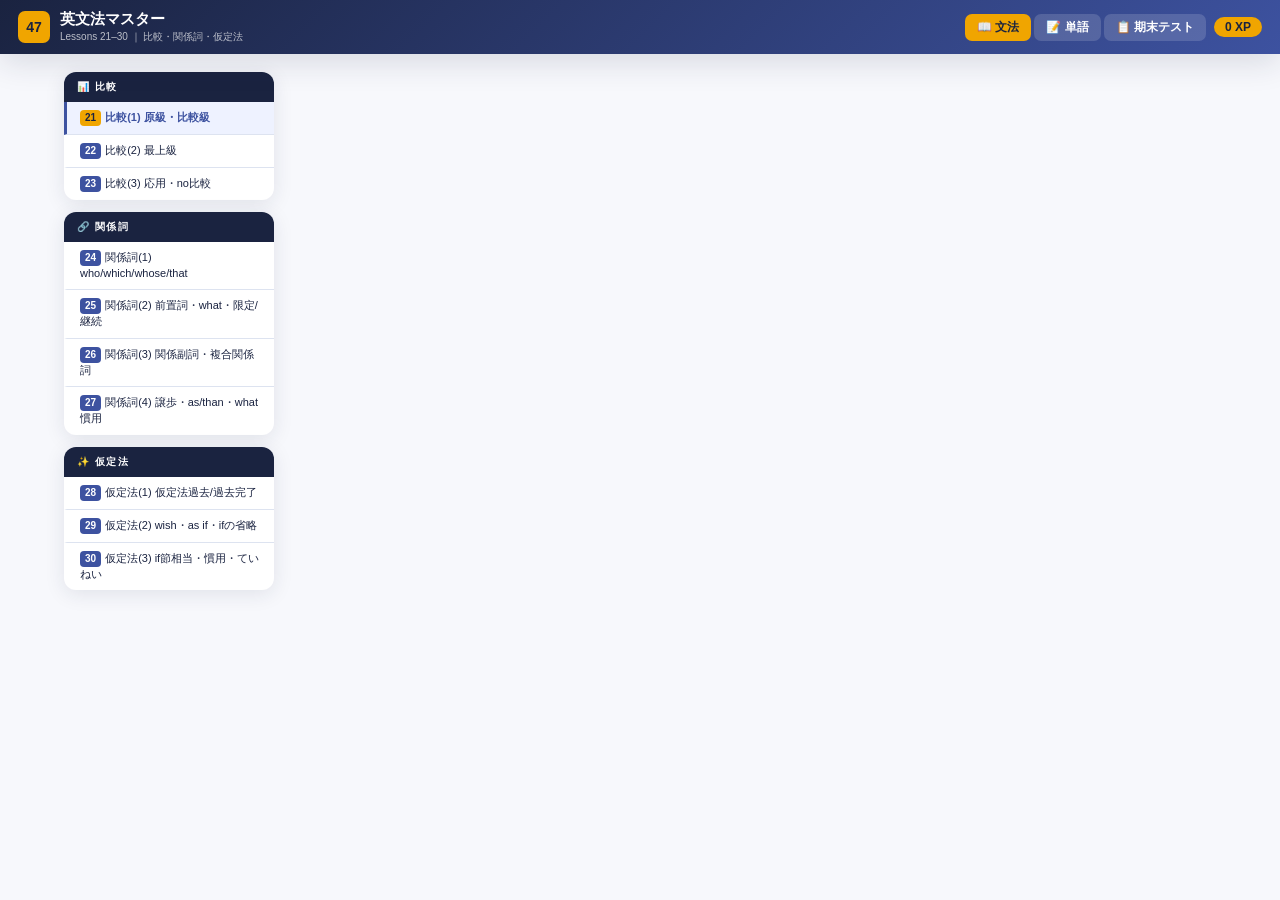
==== commit 288e2dca: "Update index.html" ====
--- a/index.html
+++ b/index.html
@@ -74,6 +74,8 @@
 .ex-jp{font-size:11px;color:var(--muted);margin-top:3px;}
 .ex-note{font-size:11px;color:#5d4a00;background:#fff9e6;border:1px solid #ffd54f;border-radius:5px;padding:6px 9px;margin-top:5px;line-height:1.6;}
 .ex-note::before{content:"💡 ";}
+.ex-hint{font-size:11px;color:#1a5c2a;background:#e8f8ed;border:1px solid #b2dfdb;border-radius:5px;padding:6px 9px;margin-top:5px;line-height:1.6;}
+
 .tips-box{background:#f0f4ff;border-radius:7px;padding:9px 13px;margin-top:8px;}
 .tips-box p{font-size:11px;color:var(--navy);line-height:1.7;margin-bottom:2px;}
 .tips-box p::before{content:"▶ ";}
@@ -159,22 +161,25 @@
 
 /* VOCAB PAGE */
 .vocab-page{max-width:1180px;margin:0 auto;padding:18px 14px;}
-.vocab-notice{background:#fff9e6;border:1px solid #ffd54f;border-radius:10px;padding:14px 18px;margin-bottom:16px;font-size:12px;color:#856404;line-height:1.7;}
+.vocab-search-bar{display:flex;gap:8px;margin-bottom:12px;}
+.vocab-search-input{flex:1;padding:9px 14px;border:2px solid var(--border);border-radius:9px;font-size:13px;outline:none;transition:.2s;font-family:inherit;}
+.vocab-search-input:focus{border-color:var(--indigo);}
+.vocab-search-btn{padding:9px 16px;background:var(--indigo);color:#fff;border:none;border-radius:9px;font-size:12px;font-weight:700;cursor:pointer;}
 .vocab-header{background:#fff;border-radius:14px;box-shadow:var(--sh);padding:18px 22px;margin-bottom:16px;}
 .vocab-header h2{font-size:18px;font-weight:700;color:var(--navy);margin-bottom:6px;}
 .vocab-header p{font-size:12px;color:var(--muted);line-height:1.6;}
-.vocab-grid{display:grid;grid-template-columns:repeat(auto-fill,minmax(300px,1fr));gap:12px;margin-bottom:16px;}
-.vc{background:#fff;border-radius:10px;box-shadow:var(--sh);padding:14px 16px;border-left:4px solid var(--gold);transition:.2s;}
+.vocab-grid{display:grid;grid-template-columns:repeat(auto-fill,minmax(280px,1fr));gap:10px;margin-bottom:16px;}
+.vc{background:#fff;border-radius:10px;box-shadow:var(--sh);padding:12px 14px;border-left:4px solid var(--gold);transition:.2s;}
 .vc:hover{transform:translateY(-2px);box-shadow:var(--shl);}
-.vc-num{font-size:10px;color:var(--muted);font-weight:700;margin-bottom:3px;}
-.vc-en{font-size:18px;font-weight:700;color:var(--navy);margin-bottom:2px;}
-.vc-pron{font-size:11px;color:var(--sky);margin-bottom:5px;}
-.vc-phrase{font-size:12px;color:var(--indigo);font-weight:600;margin-bottom:2px;}
-.vc-jp-phrase{font-size:11px;color:var(--muted);margin-bottom:5px;}
-.vc-jp{font-size:13px;color:var(--text);font-weight:600;border-top:1px solid var(--border);padding-top:6px;margin-top:4px;}
+.vc.new-word{border-left-color:var(--sky);}
+.vc-num{font-size:10px;color:var(--muted);font-weight:700;margin-bottom:2px;}
+.vc-new-badge{display:inline-block;background:var(--sky);color:#fff;font-size:9px;font-weight:700;padding:1px 5px;border-radius:4px;margin-left:5px;vertical-align:middle;}
+.vc-en{font-size:16px;font-weight:700;color:var(--navy);margin-bottom:1px;}
+.vc-pron{font-size:11px;color:var(--sky);margin-bottom:4px;}
+.vc-jp{font-size:13px;color:var(--text);font-weight:600;}
 
 /* VOCAB QUIZ */
-.vocab-quiz-area{background:#fff;border-radius:14px;box-shadow:var(--sh);padding:20px;margin-top:16px;}
+.vocab-quiz-area{background:#fff;border-radius:14px;box-shadow:var(--sh);padding:20px;margin-bottom:16px;border:2px solid var(--gold);}
 .vq-title{font-size:15px;font-weight:700;color:var(--navy);margin-bottom:14px;}
 
 /* EXAM PAGE */
@@ -182,10 +187,10 @@
 .exam-home{background:#fff;border-radius:16px;box-shadow:var(--sh);padding:32px 24px;text-align:center;}
 .exam-home h2{font-size:22px;font-weight:700;color:var(--navy);margin-bottom:8px;}
 .exam-home p{font-size:13px;color:var(--muted);line-height:1.7;margin-bottom:20px;}
-.exam-stats{display:flex;justify-content:center;gap:12px;flex-wrap:wrap;margin-bottom:24px;}
-.estat{background:#f0f4ff;border-radius:10px;padding:12px 18px;text-align:center;min-width:90px;}
-.estat-num{font-size:20px;font-weight:700;color:var(--indigo);}
-.estat-pts{font-size:16px;font-weight:700;color:var(--gold);}
+.exam-stats{display:flex;justify-content:center;gap:10px;flex-wrap:wrap;margin-bottom:24px;}
+.estat{background:#f0f4ff;border-radius:10px;padding:10px 14px;text-align:center;min-width:80px;}
+.estat-num{font-size:18px;font-weight:700;color:var(--indigo);}
+.estat-pts{font-size:14px;font-weight:700;color:var(--gold);}
 .estat-lbl{font-size:10px;color:var(--muted);margin-top:2px;}
 .start-btn{padding:13px 34px;background:linear-gradient(135deg,var(--navy),var(--indigo));color:#fff;border:none;border-radius:12px;font-size:15px;font-weight:700;cursor:pointer;transition:.2s;box-shadow:0 4px 14px rgba(61,82,160,.3);}
 .start-btn:hover{transform:translateY(-2px);}
@@ -194,7 +199,6 @@
 .ep-bar-wrap{flex:1;height:8px;background:var(--border);border-radius:10px;overflow:hidden;}
 .ep-bar{height:100%;background:linear-gradient(90deg,var(--sky),var(--indigo));border-radius:10px;transition:.4s;}
 .ep-num{font-size:11px;color:var(--indigo);font-weight:700;white-space:nowrap;}
-.exam-timer-bar{background:linear-gradient(135deg,var(--navy),var(--indigo));color:#fff;border-radius:10px;padding:10px 18px;margin-bottom:14px;display:flex;align-items:center;justify-content:space-between;}
 .exam-section-card{background:#fff;border-radius:12px;box-shadow:var(--sh);margin-bottom:14px;overflow:hidden;}
 .exam-sec-header{padding:10px 16px;font-size:11px;font-weight:700;letter-spacing:1.5px;text-transform:uppercase;color:#fff;}
 .exam-sec-body{padding:16px;}
@@ -231,18 +235,14 @@
 .exam-submit-btn{padding:12px 32px;background:linear-gradient(135deg,var(--navy),var(--indigo));color:#fff;border:none;border-radius:11px;font-size:14px;font-weight:700;cursor:pointer;transition:.2s;}
 .exam-submit-btn:hover{transform:translateY(-2px);}
 /* EXAM RESULT */
-.exam-result{background:#fff;border-radius:16px;box-shadow:var(--sh);padding:32px 24px;text-align:center;}
+.exam-result{background:#fff;border-radius:16px;box-shadow:var(--sh);padding:32px 24px;text-align:center;margin-bottom:16px;}
 .exam-result-emoji{font-size:56px;margin-bottom:12px;}
 .exam-result-score{font-size:50px;font-weight:700;color:var(--indigo);}
 .exam-result-total{font-size:14px;color:var(--muted);margin-bottom:20px;}
 .exam-breakdown{display:flex;justify-content:center;flex-wrap:wrap;gap:10px;margin:16px 0;}
-.ex-bd{background:#f0f4ff;border-radius:9px;padding:10px 14px;text-align:center;min-width:95px;}
+.ex-bd{background:#f0f4ff;border-radius:9px;padding:10px 14px;text-align:center;min-width:85px;}
 .ex-bd-num{font-size:18px;font-weight:700;color:var(--indigo);}
 .ex-bd-lbl{font-size:10px;color:var(--muted);margin-top:2px;}
-.exam-detail{background:#f8f9ff;border-radius:10px;padding:14px;margin-top:16px;text-align:left;}
-.exam-detail h4{font-size:12px;font-weight:700;color:var(--navy);margin-bottom:10px;}
-.exam-detail-item{font-size:11px;padding:5px 0;border-bottom:1px solid var(--border);display:flex;align-items:center;gap:6px;}
-.exam-detail-item:last-child{border-bottom:none;}
 
 @media(max-width:720px){
   .app{flex-direction:column;padding:10px;}
@@ -316,23 +316,314 @@
 
 <script>
 // ================================================================
-// DATA: システム英単語 5訂版 1001-1008
-// （画像で確認できた単語のみ正確に登録）
+// DATA: システム英単語 5訂版 1001-1300（全300語）
+// 「新」マーク付きはisNewフラグで管理
 // ================================================================
 const VOCAB = [
-  {id:1001,en:"priority",phrase:"give top priority to safety",jp:"優先事項",jp_phrase:"安全を最優先する",pron:"praiɔ́(ː)rəti"},
-  {id:1002,en:"obstacle",phrase:"an obstacle to communication",jp:"障害；じゃま（な物）",jp_phrase:"コミュニケーションの障害",pron:"ábstəkl"},
-  {id:1003,en:"appetite",phrase:"have no appetite",jp:"食欲；欲望（＝desire）（＋for）",jp_phrase:"食欲がない",pron:"ǽpitait"},
-  {id:1004,en:"tension",phrase:"relieve tension",jp:"緊張；（形）張りつめた；（名）時制",jp_phrase:"緊張を緩和する",pron:"ténʃən"},
-  {id:1005,en:"tribe",phrase:"a Native American tribe",jp:"部族；種族",jp_phrase:"アメリカ先住民の部族",pron:"tráib"},
-  {id:1006,en:"budget",phrase:"cut the defense budget",jp:"予算案",jp_phrase:"防衛予算を削減する",pron:"bʌ́dʒit"},
-  {id:1007,en:"campaign",phrase:"the campaign to promote tourism",jp:"運動",jp_phrase:"観光を促進する運動",pron:"kæmpéin"},
-  {id:1008,en:"sorrow",phrase:"joy and sorrow",jp:"悲しみ",jp_phrase:"喜びと悲しみ",pron:"sórou"},
+  {id:1001,en:"priority",jp:"優先事項",pron:"praiɔ́(ː)rəti",isNew:false},
+  {id:1002,en:"obstacle",jp:"障害；じゃま（な物）",pron:"ábstəkl",isNew:false},
+  {id:1003,en:"appetite",jp:"食欲；欲望",pron:"ǽpitait",isNew:false},
+  {id:1004,en:"tension",jp:"緊張",pron:"ténʃən",isNew:false},
+  {id:1005,en:"tribe",jp:"部族；種族",pron:"tráib",isNew:false},
+  {id:1006,en:"budget",jp:"予算案",pron:"bʌ́dʒit",isNew:false},
+  {id:1007,en:"campaign",jp:"運動",pron:"kæmpéin",isNew:false},
+  {id:1008,en:"sorrow",jp:"悲しみ",pron:"sórou",isNew:false},
+  {id:1009,en:"satellite",jp:"衛星",pron:"sǽtəlàit",isNew:false},
+  {id:1010,en:"insight",jp:"洞察",pron:"ínsàit",isNew:false},
+  {id:1011,en:"cough",jp:"せき",pron:"kɔ́f",isNew:false},
+  {id:1012,en:"fate",jp:"運命",pron:"féit",isNew:false},
+  {id:1013,en:"scheme",jp:"計画",pron:"skíːm",isNew:false},
+  {id:1014,en:"insult",jp:"侮辱",pron:"ínsʌlt",isNew:false},
+  {id:1015,en:"inhabitant",jp:"住民",pron:"inhǽbitənt",isNew:false},
+  {id:1016,en:"fossil",jp:"化石",pron:"fɔ́sl",isNew:false},
+  {id:1017,en:"motive",jp:"動機",pron:"móutiv",isNew:false},
+  {id:1018,en:"instinct",jp:"本能",pron:"ínstinkt",isNew:false},
+  {id:1019,en:"legend",jp:"伝説",pron:"lédʒənd",isNew:false},
+  {id:1020,en:"empire",jp:"帝国",pron:"émpaiər",isNew:false},
+  {id:1021,en:"suburb",jp:"郊外",pron:"sʌ́bəːrb",isNew:false},
+  {id:1022,en:"architecture",jp:"建築",pron:"áːrkitèktʃər",isNew:false},
+  {id:1023,en:"passion",jp:"情熱",pron:"pǽʃən",isNew:false},
+  {id:1024,en:"cancer",jp:"がん",pron:"kǽnsər",isNew:false},
+  {id:1025,en:"logic",jp:"論理",pron:"lɔ́dʒik",isNew:false},
+  {id:1026,en:"dozen",jp:"ダース",pron:"dʌ́zn",isNew:false},
+  {id:1027,en:"harvest",jp:"収穫",pron:"háːrvist",isNew:false},
+  {id:1028,en:"ingredient",jp:"材料",pron:"ingrí:diənt",isNew:false},
+  {id:1029,en:"hypothesis",jp:"仮説",pron:"haipɔ́θisis",isNew:false},
+  {id:1030,en:"voyage",jp:"航海",pron:"vɔ́iidʒ",isNew:false},
+  {id:1031,en:"editor",jp:"編集者",pron:"éditər",isNew:false},
+  {id:1032,en:"option",jp:"選択の自由",pron:"ɔ́pʃən",isNew:false},
+  {id:1033,en:"hemisphere",jp:"半球",pron:"héməsfìər",isNew:true},
+  {id:1034,en:"mechanism",jp:"仕組み",pron:"mékənìzm",isNew:false},
+  {id:1035,en:"anthropologist",jp:"人類学者",pron:"ænθrəpɔ́lədʒist",isNew:false},
+  {id:1036,en:"tragedy",jp:"悲劇",pron:"trǽdʒidi",isNew:false},
+  {id:1037,en:"antibiotic",jp:"抗生物質",pron:"æntibaiɔ́tik",isNew:true},
+  {id:1038,en:"fare",jp:"運賃",pron:"féər",isNew:false},
+  {id:1039,en:"debt",jp:"借金",pron:"dét",isNew:false},
+  {id:1040,en:"curriculum",jp:"教育課程",pron:"kəríkjuləm",isNew:true},
+  {id:1041,en:"component",jp:"構成要素",pron:"kəmpóunənt",isNew:false},
+  {id:1042,en:"wheat",jp:"小麦",pron:"hwíːt",isNew:false},
+  {id:1043,en:"usage",jp:"語法",pron:"júːsidʒ",isNew:false},
+  {id:1044,en:"castle",jp:"城",pron:"kǽsl",isNew:false},
+  {id:1045,en:"famine",jp:"飢饉",pron:"fǽmin",isNew:false},
+  {id:1046,en:"extinction",jp:"絶滅",pron:"ikstínkʃən",isNew:false},
+  {id:1047,en:"purse",jp:"財布",pron:"pə́ːrs",isNew:false},
+  {id:1048,en:"folk",jp:"民族",pron:"fóuk",isNew:false},
+  {id:1049,en:"explosion",jp:"爆発",pron:"iksplóuʒən",isNew:false},
+  {id:1050,en:"portion",jp:"部分",pron:"pɔ́ːrʃən",isNew:false},
+  {id:1051,en:"organism",jp:"生物",pron:"ɔ́ːrgənìzm",isNew:false},
+  {id:1052,en:"merchant",jp:"商人",pron:"mə́ːrtʃənt",isNew:false},
+  {id:1053,en:"myth",jp:"神話",pron:"míθ",isNew:false},
+  {id:1054,en:"incident",jp:"出来事",pron:"ínsidənt",isNew:false},
+  {id:1055,en:"wildlife",jp:"野生生物",pron:"wáildlàif",isNew:false},
+  {id:1056,en:"congress",jp:"議会",pron:"kɔ́ŋgrəs",isNew:false},
+  {id:1057,en:"bay",jp:"湾",pron:"béi",isNew:false},
+  {id:1058,en:"penalty",jp:"刑",pron:"pénlti",isNew:false},
+  {id:1059,en:"heritage",jp:"遺産",pron:"héritidʒ",isNew:false},
+  {id:1060,en:"diversity",jp:"多様性",pron:"divə́ːrsiti",isNew:false},
+  {id:1061,en:"thumb",jp:"親指",pron:"θʌ́m",isNew:false},
+  {id:1062,en:"geography",jp:"地理",pron:"dʒiɔ́grəfi",isNew:true},
+  {id:1063,en:"factor",jp:"要因",pron:"fǽktər",isNew:false},
+  {id:1064,en:"discrimination",jp:"差別",pron:"diskriminéiʃən",isNew:false},
+  {id:1065,en:"virus",jp:"ウイルス",pron:"váiərəs",isNew:false},
+  {id:1066,en:"statue",jp:"像",pron:"stǽtʃuː",isNew:false},
+  {id:1067,en:"priest",jp:"神父",pron:"príːst",isNew:false},
+  {id:1068,en:"pioneer",jp:"先駆者",pron:"pàiəníər",isNew:false},
+  {id:1069,en:"trait",jp:"特徴",pron:"tréit",isNew:false},
+  {id:1070,en:"bond",jp:"きずな",pron:"bɔ́nd",isNew:false},
+  {id:1071,en:"grocery",jp:"食料品",pron:"gróusəri",isNew:false},
+  {id:1072,en:"secretary",jp:"秘書",pron:"sékrətèri",isNew:true},
+  {id:1073,en:"dialect",jp:"方言",pron:"dáiəlèkt",isNew:false},
+  {id:1074,en:"astronomy",jp:"天文学",pron:"əstrɔ́nəmi",isNew:true},
+  {id:1075,en:"youngster",jp:"子供",pron:"jʌ́ŋstər",isNew:false},
+  {id:1076,en:"substance",jp:"物質",pron:"sʌ́bstəns",isNew:false},
+  {id:1077,en:"finding",jp:"発見",pron:"fáindiŋ",isNew:false},
+  {id:1078,en:"strategy",jp:"戦略",pron:"strǽtidʒi",isNew:false},
+  {id:1079,en:"lung",jp:"肺",pron:"lʌ́ŋ",isNew:false},
+  {id:1080,en:"opponent",jp:"敵",pron:"əpóunənt",isNew:false},
+  {id:1081,en:"ritual",jp:"儀式",pron:"rítʃuəl",isNew:false},
+  {id:1082,en:"outcome",jp:"結果",pron:"áutkʌm",isNew:false},
+  {id:1083,en:"conservation",jp:"環境保護",pron:"kɔ̀nsərvéiʃən",isNew:false},
+  {id:1084,en:"mammal",jp:"哺乳類",pron:"mǽml",isNew:false},
+  {id:1085,en:"telescope",jp:"望遠鏡",pron:"téliskòup",isNew:false},
+  {id:1086,en:"refugee",jp:"難民",pron:"rèfjudʒíː",isNew:false},
+  {id:1087,en:"code",jp:"規則",pron:"kóud",isNew:false},
+  {id:1088,en:"flavor",jp:"風味",pron:"fléivər",isNew:false},
+  {id:1089,en:"particle",jp:"粒子",pron:"páːrtikl",isNew:false},
+  {id:1090,en:"nursing",jp:"看護",pron:"nə́ːrsiŋ",isNew:false},
+  {id:1091,en:"suicide",jp:"自殺",pron:"súːisàid",isNew:false},
+  {id:1092,en:"habitat",jp:"生息地",pron:"hǽbitæt",isNew:false},
+  {id:1093,en:"bullying",jp:"いじめ",pron:"búliŋ",isNew:false},
+  {id:1094,en:"dinosaur",jp:"恐竜",pron:"dáinəsɔ̀ːr",isNew:false},
+  {id:1095,en:"council",jp:"議会",pron:"káunsl",isNew:false},
+  {id:1096,en:"gender",jp:"性別",pron:"dʒéndər",isNew:false},
+  {id:1097,en:"surgery",jp:"手術",pron:"sə́ːrdʒəri",isNew:false},
+  {id:1098,en:"innovation",jp:"革新",pron:"ìnəvéiʃən",isNew:false},
+  {id:1099,en:"protein",jp:"タンパク質",pron:"próutiːn",isNew:false},
+  {id:1100,en:"nutrition",jp:"栄養",pron:"njuːtríʃən",isNew:false},
+  {id:1101,en:"disaster",jp:"災害",pron:"dizǽstər",isNew:false},
+  {id:1102,en:"emission",jp:"排出",pron:"imíʃən",isNew:false},
+  {id:1103,en:"ape",jp:"類人猿",pron:"éip",isNew:false},
+  {id:1104,en:"molecule",jp:"分子",pron:"mɔ́likjùːl",isNew:false},
+  {id:1105,en:"sweat",jp:"汗",pron:"swét",isNew:false},
+  {id:1106,en:"transplant",jp:"移植",pron:"trænsplǽnt",isNew:false},
+  {id:1107,en:"species",jp:"種",pron:"spíːʃiːz",isNew:false},
+  {id:1108,en:"tip",jp:"先",pron:"típ",isNew:false},
+  {id:1109,en:"cattle",jp:"牛",pron:"kǽtl",isNew:false},
+  {id:1110,en:"density",jp:"密度",pron:"dénsiti",isNew:true},
+  {id:1111,en:"concept",jp:"概念",pron:"kɔ́nsept",isNew:false},
+  {id:1112,en:"pale",jp:"青白い",pron:"péil",isNew:true},
+  {id:1113,en:"precious",jp:"貴重な",pron:"préʃəs",isNew:false},
+  {id:1114,en:"loyal",jp:"忠実な",pron:"lɔ́iəl",isNew:false},
+  {id:1115,en:"isolated",jp:"孤立している",pron:"áisəlèitid",isNew:false},
+  {id:1116,en:"generous",jp:"気前のよい",pron:"dʒénərəs",isNew:false},
+  {id:1117,en:"tropical",jp:"熱帯の",pron:"trɔ́pikəl",isNew:false},
+  {id:1118,en:"reluctant",jp:"したがらない",pron:"rilʌ́ktənt",isNew:false},
+  {id:1119,en:"vague",jp:"漠然とした",pron:"véig",isNew:false},
+  {id:1120,en:"vast",jp:"広大な",pron:"vǽst",isNew:false},
+  {id:1121,en:"numerous",jp:"たくさんの",pron:"njúːmərəs",isNew:false},
+  {id:1122,en:"rural",jp:"田舎の",pron:"rúərəl",isNew:false},
+  {id:1123,en:"widespread",jp:"広まっている",pron:"wáidspred",isNew:false},
+  {id:1124,en:"complicated",jp:"複雑な",pron:"kɔ́mplikèitid",isNew:false},
+  {id:1125,en:"visible",jp:"目に見える",pron:"vízəbl",isNew:false},
+  {id:1126,en:"raw",jp:"生の",pron:"rɔ́ː",isNew:false},
+  {id:1127,en:"remote",jp:"へんぴな",pron:"rimóut",isNew:false},
+  {id:1128,en:"urgent",jp:"緊急の",pron:"ə́ːrdʒənt",isNew:false},
+  {id:1129,en:"silly",jp:"ばかな",pron:"síli",isNew:false},
+  {id:1130,en:"striking",jp:"いちじるしい",pron:"stráikiŋ",isNew:false},
+  {id:1131,en:"adequate",jp:"十分な",pron:"ǽdikwit",isNew:false},
+  {id:1132,en:"extraordinary",jp:"並外れた",pron:"ikstrɔ́ːrdənèri",isNew:false},
+  {id:1133,en:"odd",jp:"おかしな",pron:"ɔ́d",isNew:false},
+  {id:1134,en:"abstract",jp:"抽象的な",pron:"ǽbstrækt",isNew:false},
+  {id:1135,en:"mutual",jp:"相互の",pron:"mjúːtʃuəl",isNew:false},
+  {id:1136,en:"excessive",jp:"過度の",pron:"iksésiv",isNew:false},
+  {id:1137,en:"ashamed",jp:"恥ずかしい",pron:"əʃéimd",isNew:false},
+  {id:1138,en:"tremendous",jp:"とてつもない",pron:"triméndəs",isNew:false},
+  {id:1139,en:"inevitable",jp:"避けられない",pron:"inévitəbl",isNew:false},
+  {id:1140,en:"pure",jp:"純粋な",pron:"pjúər",isNew:false},
+  {id:1141,en:"stable",jp:"安定した",pron:"stéibl",isNew:false},
+  {id:1142,en:"indifferent",jp:"無関心な",pron:"indífərənt",isNew:false},
+  {id:1143,en:"aggressive",jp:"攻撃的な",pron:"əgrésiv",isNew:false},
+  {id:1144,en:"ultimate",jp:"究極の",pron:"ʌ́ltimit",isNew:false},
+  {id:1145,en:"shy",jp:"内気な",pron:"ʃái",isNew:false},
+  {id:1146,en:"solar",jp:"太陽の",pron:"sóulər",isNew:false},
+  {id:1147,en:"profound",jp:"深い",pron:"prəfáund",isNew:false},
+  {id:1148,en:"subtle",jp:"微妙な",pron:"sʌ́tl",isNew:false},
+  {id:1149,en:"conservative",jp:"保守的な",pron:"kənsə́ːrvətiv",isNew:false},
+  {id:1150,en:"brave",jp:"勇敢な",pron:"bréiv",isNew:false},
+  {id:1151,en:"intense",jp:"強烈な",pron:"inténs",isNew:false},
+  {id:1152,en:"alcoholic",jp:"アルコールの",pron:"ælkəhɔ́lik",isNew:true},
+  {id:1153,en:"manual",jp:"手を使う",pron:"mǽnjuəl",isNew:false},
+  {id:1154,en:"cruel",jp:"残酷な",pron:"krúːəl",isNew:false},
+  {id:1155,en:"rational",jp:"理性的な",pron:"rǽʃənl",isNew:false},
+  {id:1156,en:"initial",jp:"最初の",pron:"iníʃəl",isNew:false},
+  {id:1157,en:"immune",jp:"免疫の",pron:"imjúːn",isNew:true},
+  {id:1158,en:"linguistic",jp:"言語の",pron:"liŋgwístik",isNew:false},
+  {id:1159,en:"crucial",jp:"重大な",pron:"krúːʃəl",isNew:false},
+  {id:1160,en:"verbal",jp:"言葉による",pron:"və́ːrbl",isNew:false},
+  {id:1161,en:"optimistic",jp:"楽観的な",pron:"ɔ̀ptimístik",isNew:false},
+  {id:1162,en:"flexible",jp:"柔軟な",pron:"fléksəbl",isNew:false},
+  {id:1163,en:"grateful",jp:"感謝している",pron:"gréitfl",isNew:false},
+  {id:1164,en:"lively",jp:"生き生きとした",pron:"láivli",isNew:false},
+  {id:1165,en:"overwhelming",jp:"圧倒的な",pron:"òuvərwélmiŋ",isNew:false},
+  {id:1166,en:"abundant",jp:"豊富な",pron:"əbʌ́ndənt",isNew:true},
+  {id:1167,en:"selfish",jp:"利己的な",pron:"sélfiʃ",isNew:false},
+  {id:1168,en:"ugly",jp:"みにくい",pron:"ʌ́gli",isNew:false},
+  {id:1169,en:"racial",jp:"人種の",pron:"réiʃəl",isNew:false},
+  {id:1170,en:"prominent",jp:"有名な",pron:"prɔ́minənt",isNew:false},
+  {id:1171,en:"controversial",jp:"物議を呼ぶ",pron:"kɔ̀ntrəvə́ːrʃəl",isNew:true},
+  {id:1172,en:"federal",jp:"連邦の",pron:"fédrəl",isNew:false},
+  {id:1173,en:"ridiculous",jp:"ばかげた",pron:"ridíkjuləs",isNew:false},
+  {id:1174,en:"imaginary",jp:"架空の",pron:"imǽdʒinèri",isNew:false},
+  {id:1175,en:"harsh",jp:"厳しい",pron:"háːrʃ",isNew:false},
+  {id:1176,en:"random",jp:"無作為な",pron:"rǽndəm",isNew:false},
+  {id:1177,en:"adolescent",jp:"思春期の",pron:"ædəlésnt",isNew:true},
+  {id:1178,en:"up-to-date",jp:"最新の",pron:"ʌptədéit",isNew:false},
+  {id:1179,en:"liberal",jp:"自由主義の",pron:"líbərəl",isNew:false},
+  {id:1180,en:"prior",jp:"前の",pron:"práiər",isNew:false},
+  {id:1181,en:"moderate",jp:"適度な",pron:"mɔ́dərit",isNew:false},
+  {id:1182,en:"fluent",jp:"流ちょうな",pron:"flúːənt",isNew:false},
+  {id:1183,en:"elaborate",jp:"手の込んだ",pron:"ilǽbərit",isNew:false},
+  {id:1184,en:"incredible",jp:"信じられない",pron:"inkrédəbl",isNew:false},
+  {id:1185,en:"radical",jp:"根本的な",pron:"rǽdikəl",isNew:false},
+  {id:1186,en:"acid",jp:"酸性の",pron:"ǽsid",isNew:false},
+  {id:1187,en:"deaf",jp:"耳が不自由な",pron:"déf",isNew:false},
+  {id:1188,en:"medieval",jp:"中世の",pron:"mìːdiíːvəl",isNew:false},
+  {id:1189,en:"ecological",jp:"生態の",pron:"ìːkəlɔ́dʒikəl",isNew:false},
+  {id:1190,en:"slight",jp:"少しの",pron:"sláit",isNew:false},
+  {id:1191,en:"ignorant",jp:"無知な",pron:"ígnarənt",isNew:false},
+  {id:1192,en:"cognitive",jp:"認知の",pron:"kɔ́gnətiv",isNew:false},
+  {id:1193,en:"absolutely",jp:"絶対に",pron:"ǽbsəlùːtli",isNew:false},
+  {id:1194,en:"virtually",jp:"ほとんど",pron:"və́ːrtʃuəli",isNew:false},
+  {id:1195,en:"somewhat",jp:"多少",pron:"sʌ́mhwɔ̀t",isNew:false},
+  {id:1196,en:"merely",jp:"単に",pron:"míərli",isNew:false},
+  {id:1197,en:"literally",jp:"文字通り",pron:"lítərəli",isNew:false},
+  {id:1198,en:"seemingly",jp:"一見",pron:"síːmiŋli",isNew:false},
+  {id:1199,en:"regardless",jp:"関係なく",pron:"rigáːrdlis",isNew:false},
+  {id:1200,en:"thoroughly",jp:"徹底的に",pron:"θə́ːrəli",isNew:true},
+  {id:1201,en:"submit",jp:"服従する；提出する",pron:"səbmít",isNew:false},
+  {id:1202,en:"tempt",jp:"誘惑する",pron:"témpt",isNew:false},
+  {id:1203,en:"resign",jp:"辞職する",pron:"rizáin",isNew:false},
+  {id:1204,en:"conform",jp:"従う",pron:"kənfɔ́ːrm",isNew:false},
+  {id:1205,en:"confine",jp:"限定する",pron:"kənfáin",isNew:false},
+  {id:1206,en:"assemble",jp:"組み立てる",pron:"əsémbl",isNew:false},
+  {id:1207,en:"dedicate",jp:"ささげる",pron:"dédikèit",isNew:false},
+  {id:1208,en:"advocate",jp:"主張する",pron:"ǽdvəkèit",isNew:false},
+  {id:1209,en:"thrive",jp:"繁栄する",pron:"θráiv",isNew:false},
+  {id:1210,en:"provoke",jp:"引き起こす",pron:"prəvóuk",isNew:false},
+  {id:1211,en:"dictate",jp:"命じる；要求する",pron:"díkteit",isNew:false},
+  {id:1212,en:"exploit",jp:"利用する；開発する",pron:"iksplɔ́it",isNew:false},
+  {id:1213,en:"surrender",jp:"降伏する",pron:"səréndər",isNew:false},
+  {id:1214,en:"reproduce",jp:"再生する；複製する",pron:"rìːprədjúːs",isNew:false},
+  {id:1215,en:"acknowledge",jp:"認める",pron:"æknɔ́lidʒ",isNew:false},
+  {id:1216,en:"swell",jp:"ふくらむ",pron:"swél",isNew:false},
+  {id:1217,en:"shed",jp:"落とす",pron:"ʃéd",isNew:false},
+  {id:1218,en:"wind",jp:"曲がる",pron:"wáind",isNew:false},
+  {id:1219,en:"cite",jp:"引き合いに出す",pron:"sáit",isNew:false},
+  {id:1220,en:"digest",jp:"消化する",pron:"daidʒést",isNew:false},
+  {id:1221,en:"skip",jp:"とばす；抜かす",pron:"skíp",isNew:false},
+  {id:1222,en:"bind",jp:"縛る；束縛する",pron:"báind",isNew:false},
+  {id:1223,en:"dissolve",jp:"溶解する",pron:"dizɔ́lv",isNew:false},
+  {id:1224,en:"implement",jp:"実行する",pron:"ímpləmènt",isNew:false},
+  {id:1225,en:"steer",jp:"操縦する",pron:"stíər",isNew:false},
+  {id:1226,en:"congratulate",jp:"祝福する",pron:"kəngrǽtʃulèit",isNew:false},
+  {id:1227,en:"designate",jp:"指定する",pron:"dézignèit",isNew:false},
+  {id:1228,en:"violate",jp:"破る；違反する",pron:"váiəlèit",isNew:false},
+  {id:1229,en:"presume",jp:"推定する；思う",pron:"prizjúːm",isNew:false},
+  {id:1230,en:"recruit",jp:"（新人を）入れる",pron:"rikrúːt",isNew:false},
+  {id:1231,en:"coincide",jp:"同時に起きる",pron:"kòuinsáid",isNew:false},
+  {id:1232,en:"enforce",jp:"施行する",pron:"infɔ́ːrs",isNew:false},
+  {id:1233,en:"displace",jp:"とってかわる",pron:"displéis",isNew:false},
+  {id:1234,en:"shrink",jp:"縮む；減る",pron:"ʃríŋk",isNew:false},
+  {id:1235,en:"betray",jp:"裏切る；もらす",pron:"bitréi",isNew:false},
+  {id:1236,en:"comprise",jp:"構成する；占める",pron:"kəmpráiz",isNew:false},
+  {id:1237,en:"indulge",jp:"ふける",pron:"indʌ́ldʒ",isNew:false},
+  {id:1238,en:"penetrate",jp:"入り込む",pron:"pénitrèit",isNew:false},
+  {id:1239,en:"devastate",jp:"壊滅させる",pron:"dévəstèit",isNew:false},
+  {id:1240,en:"plunge",jp:"突っ込む",pron:"plʌ́ndʒ",isNew:false},
+  {id:1241,en:"bounce",jp:"はね返る",pron:"báuns",isNew:true},
+  {id:1242,en:"contradict",jp:"矛盾する",pron:"kɔ̀ntrədíkt",isNew:false},
+  {id:1243,en:"prescribe",jp:"処方する",pron:"priskráib",isNew:false},
+  {id:1244,en:"oppress",jp:"しいたげる",pron:"əprés",isNew:false},
+  {id:1245,en:"cherish",jp:"胸に抱く",pron:"tʃériʃ",isNew:false},
+  {id:1246,en:"illuminate",jp:"照らす；解明する",pron:"ilúːminèit",isNew:false},
+  {id:1247,en:"trigger",jp:"きっかけになる",pron:"trígər",isNew:false},
+  {id:1248,en:"commute",jp:"通勤する；通学する",pron:"kəmjúːt",isNew:false},
+  {id:1249,en:"induce",jp:"誘う",pron:"indjúːs",isNew:false},
+  {id:1250,en:"utilize",jp:"利用する",pron:"júːtilàiz",isNew:false},
+  {id:1251,en:"snap",jp:"ポキンと折れる",pron:"snǽp",isNew:false},
+  {id:1252,en:"donate",jp:"提供する",pron:"dóuneit",isNew:false},
+  {id:1253,en:"hatch",jp:"（卵を）かえす",pron:"hǽtʃ",isNew:false},
+  {id:1254,en:"enclose",jp:"囲む",pron:"inklóuz",isNew:false},
+  {id:1255,en:"prevail",jp:"普及している；広まる",pron:"privéil",isNew:false},
+  {id:1256,en:"sigh",jp:"ため息をつく",pron:"sái",isNew:false},
+  {id:1257,en:"leak",jp:"漏れる；漏らす",pron:"líːk",isNew:false},
+  {id:1258,en:"compel",jp:"強制する",pron:"kəmpél",isNew:false},
+  {id:1259,en:"crush",jp:"押しつぶす",pron:"krʌ́ʃ",isNew:false},
+  {id:1260,en:"comprehend",jp:"理解する",pron:"kɔ̀mprihénd",isNew:false},
+  {id:1261,en:"negotiate",jp:"交渉する",pron:"nigóuʃièit",isNew:false},
+  {id:1262,en:"persist",jp:"持続する；残る",pron:"pərsíst",isNew:false},
+  {id:1263,en:"multiply",jp:"増やす；掛ける",pron:"mʌ́ltiplài",isNew:false},
+  {id:1264,en:"conceive",jp:"想像する",pron:"kənsíːv",isNew:false},
+  {id:1265,en:"compensate",jp:"埋め合わせる",pron:"kɔ́mpənsèit",isNew:false},
+  {id:1266,en:"suspend",jp:"中止する；つるす",pron:"səspénd",isNew:false},
+  {id:1267,en:"stir",jp:"かきたてる",pron:"stə́ːr",isNew:false},
+  {id:1268,en:"soak",jp:"浸す；吸収する",pron:"sóuk",isNew:false},
+  {id:1269,en:"refine",jp:"洗練する；磨きをかける",pron:"rifáin",isNew:false},
+  {id:1270,en:"arouse",jp:"刺激する；かき立てる",pron:"əráuz",isNew:false},
+  {id:1271,en:"precede",jp:"先行する",pron:"prisíːd",isNew:false},
+  {id:1272,en:"render",jp:"OをCにする；変える",pron:"réndər",isNew:false},
+  {id:1273,en:"mount",jp:"すえつける；乗る",pron:"máunt",isNew:false},
+  {id:1274,en:"retreat",jp:"退く",pron:"ritrí:t",isNew:false},
+  {id:1275,en:"startle",jp:"驚かせる",pron:"stáːrtl",isNew:false},
+  {id:1276,en:"dare",jp:"する勇気がある",pron:"déər",isNew:true},
+  {id:1277,en:"sphere",jp:"領域；範囲",pron:"sfíər",isNew:false},
+  {id:1278,en:"sequence",jp:"連続；順番；順序",pron:"síːkwəns",isNew:false},
+  {id:1279,en:"deposit",jp:"預金；頭金；堆積物",pron:"dipɔ́zit",isNew:false},
+  {id:1280,en:"poll",jp:"世論調査；投票",pron:"póul",isNew:false},
+  {id:1281,en:"caution",jp:"用心",pron:"kɔ́ːʃən",isNew:false},
+  {id:1282,en:"rage",jp:"激怒；怒り",pron:"réidʒ",isNew:false},
+  {id:1283,en:"formula",jp:"式；公式；方法；秘訣",pron:"fɔ́ːrmjulə",isNew:false},
+  {id:1284,en:"plot",jp:"筋；たくらみ；陰謀",pron:"plɔ́t",isNew:false},
+  {id:1285,en:"scope",jp:"範囲",pron:"skóup",isNew:false},
+  {id:1286,en:"norm",jp:"規範",pron:"nɔ́ːrm",isNew:false},
+  {id:1287,en:"disgust",jp:"嫌悪",pron:"disgʌ́st",isNew:false},
+  {id:1288,en:"compromise",jp:"妥協",pron:"kɔ́mprəmàiz",isNew:false},
+  {id:1289,en:"supervisor",jp:"監督者",pron:"súːpərvàizər",isNew:false},
+  {id:1290,en:"paradox",jp:"逆説",pron:"pǽrədɔ̀ks",isNew:false},
+  {id:1291,en:"tissue",jp:"（生物の）組織；ティッシュ",pron:"tíʃuː",isNew:false},
+  {id:1292,en:"breakdown",jp:"崩壊",pron:"bréikdàun",isNew:false},
+  {id:1293,en:"initiative",jp:"構想；主導権",pron:"iníʃiətiv",isNew:false},
+  {id:1294,en:"fabric",jp:"織物；布",pron:"fǽbrik",isNew:false},
+  {id:1295,en:"publicity",jp:"宣伝；広告",pron:"pʌblísiti",isNew:false},
+  {id:1296,en:"summit",jp:"頂上；頂点；首脳会議",pron:"sʌ́mit",isNew:false},
+  {id:1297,en:"flock",jp:"群れ",pron:"flɔ́k",isNew:false},
+  {id:1298,en:"plague",jp:"疫病",pron:"pléig",isNew:false},
+  {id:1299,en:"haste",jp:"急ぐこと",pron:"héist",isNew:false},
+  {id:1300,en:"nap",jp:"うたた寝",pron:"nǽp",isNew:false},
 ];
-// ※ 1009以降は画像未確認のため未登録
-
-// ================================================================
-// DATA: 全文法レッスン（教科書精読）
+
+// ================================================================
+// DATA: 全文法レッスン
 // ================================================================
 const LESSONS_DATA = {
   l21:{num:21,title:"比較 (1)",jp:"原級・比較級",color:"#3d52a0",
@@ -341,26 +632,26 @@
       {badge:"A",title:"原級を使った比較〈as＋原級＋as〉「〜と同じくらい…だ」",
         formula:"S＋V＋<b>as</b>＋原級＋<b>as</b>＋比較対象",
         pts:[
-          {en:"<em>My brother</em> is <mark>as tall as</mark> <em>my father</em> (is).",jp:"私の兄は父と同じくらい背が高い。"},
-          {en:"<em>I</em> don't sing <mark>as[so] well as</mark> <em>my sister</em> (does).",jp:"私は姉ほど上手に歌えない。",note:"not as[so]＋原級＋as〜「〜ほど…ではない」"},
-          {en:"<em>I</em> have <mark>as many books as</mark> <em>you</em> (do).",jp:"私はあなたと同じくらいたくさんの本を持っている。"},
-          {en:"(a) This room is <mark>twice as large as</mark> that one.",jp:"この部屋はあの部屋の2倍の大きさだ。",note:"X times as...as〜「〜のX倍…だ」。2倍=twice, 半分=half, 4分の1=a quarter"},
-          {en:"(b) That room is <mark>half as large as</mark> this one.",jp:"あの部屋はこの部屋の半分の大きさだ。"},
-          {en:"(a) Call the doctor <mark>as soon as possible</mark>!",jp:"できるだけ早く医師を呼べ！",note:"as...as possible ／ as...as one can「できるだけ〜」"},
-          {en:"(b) The doctor came <mark>as quickly as he could</mark>.",jp:"医師はできるだけ速く来た。"},
+          {en:"<em>My brother</em> is <mark>as tall as</mark> <em>my father</em> (is).",jp:"私の兄は父と同じくらい背が高い。",hint:"as〜asの間に原級（形容詞・副詞の元の形）を入れる。"},
+          {en:"<em>I</em> don't sing <mark>as[so] well as</mark> <em>my sister</em> (does).",jp:"私は姉ほど上手に歌えない。",note:"not as[so]＋原級＋as〜「〜ほど…ではない」",hint:"否定文ではas〜asをso〜asに変えることもできる。"},
+          {en:"<em>I</em> have <mark>as many books as</mark> <em>you</em> (do).",jp:"私はあなたと同じくらいたくさんの本を持っている。",hint:"名詞を修飾するときは〈as many/much＋名詞＋as〉の語順。"},
+          {en:"(a) This room is <mark>twice as large as</mark> that one.",jp:"この部屋はあの部屋の2倍の大きさだ。",note:"X times as...as〜「〜のX倍…だ」。2倍=twice, 半分=half",hint:"倍数表現は〈倍数詞＋as＋原級＋as〉の語順で。"},
+          {en:"(b) That room is <mark>half as large as</mark> this one.",jp:"あの部屋はこの部屋の半分の大きさだ。",hint:"half as large asで「半分の大きさ」を表す。"},
+          {en:"(a) Call the doctor <mark>as soon as possible</mark>!",jp:"できるだけ早く医師を呼べ！",note:"as...as possible ／ as...as one can「できるだけ〜」",hint:"〈as＋副詞＋as possible〉で「できるだけ〜に」の意味。"},
+          {en:"(b) The doctor came <mark>as quickly as he could</mark>.",jp:"医師はできるだけ速く来た。",hint:"as...as one canはas...as possibleと同じ意味で使える。"},
         ],
         tips:["①asの後が代名詞1語の場合、目的格が多い：My sister is as tall as me.","②〈as＋形容詞＋a/an＋名詞〉語順注意：He is as nice a person as his father.","〈名詞を使ってX倍〉：His second novel is three times the length of his first one."]
       },
       {badge:"B",title:"比較級を使った比較〈比較級＋than〉「〜より…だ」",
         formula:"S＋V＋<b>比較級</b>＋than＋比較対象",
         pts:[
-          {en:"(a) <em>This stone</em> is <mark>heavier than</mark> <em>that one</em>.",jp:"この石はあの石より重い。"},
-          {en:"(b) <em>My sister</em> has <mark>more CDs than</mark> <em>me</em>.",jp:"私の姉は私よりたくさんCDを持っている。",note:"thanの後に代名詞だけ→口語は目的格が多い。"},
-          {en:"<em>He</em> is <mark>not younger than</mark> <em>my father</em>.",jp:"彼は私の父より若くはない。",note:"〈not＋比較級＋than〉「〜より…ということはない」"},
-          {en:"(a) <em>This house</em> is <mark>much[far] larger than</mark> <em>mine</em>.",jp:"この家は私の家よりずっと大きい。",note:"差を強調：much/far/still/even＋比較級「はるかに〜」"},
-          {en:"(b) <em>Sue</em> is <mark>three years younger than</mark> <em>Tim</em>.",jp:"スーはティムより3歳年下だ。",note:"〈by＋数〉でも差を表せる：Sue is younger than Tim by three years."},
-          {en:"<em>This car</em> is <mark>less expensive than</mark> <em>that one</em>.",jp:"この車はあの車より安い。",note:"〈less＋原級＋than〜〉「〜ほど…でない」＝〈not as[so]＋原級＋as〜〉"},
-          {en:"<em>He</em> looks <mark>much younger than he really is</mark>.",jp:"彼は実際よりずっと若く見える。",note:"「みかけの年齢」と「実年齢」の比較"},
+          {en:"(a) <em>This stone</em> is <mark>heavier than</mark> <em>that one</em>.",jp:"この石はあの石より重い。",hint:"比較級は語尾に-erをつける（重い→heavier）。"},
+          {en:"(b) <em>My sister</em> has <mark>more CDs than</mark> <em>me</em>.",jp:"私の姉は私よりたくさんCDを持っている。",note:"thanの後に代名詞だけ→口語は目的格が多い。",hint:"長い単語はmore/lessをつけて比較級を作る。"},
+          {en:"<em>He</em> is <mark>not younger than</mark> <em>my father</em>.",jp:"彼は私の父より若くはない。",note:"〈not＋比較級＋than〉「〜より…ということはない」",hint:"not younger than=「〜より若いということはない」→同等か年上の意味。"},
+          {en:"(a) <em>This house</em> is <mark>much[far] larger than</mark> <em>mine</em>.",jp:"この家は私の家よりずっと大きい。",note:"差を強調：much/far/still/even＋比較級「はるかに〜」",hint:"比較級を強調するにはmuch/far/still/evenを使う（veryは不可）。"},
+          {en:"(b) <em>Sue</em> is <mark>three years younger than</mark> <em>Tim</em>.",jp:"スーはティムより3歳年下だ。",note:"〈by＋数〉でも差を表せる：Sue is younger than Tim by three years.",hint:"〈数＋比較級＋than〉で具体的な差を表すことができる。"},
+          {en:"<em>This car</em> is <mark>less expensive than</mark> <em>that one</em>.",jp:"この車はあの車より安い。",note:"〈less＋原級＋than〜〉「〜ほど…でない」",hint:"less＋原級＋thanはnot as＋原級＋asと同じ意味。"},
+          {en:"<em>He</em> looks <mark>much younger than he really is</mark>.",jp:"彼は実際よりずっと若く見える。",hint:"than he really isのように「実際の年齢/状態」と見かけを比べる表現。"},
         ],
         tips:["代名詞の後に動詞が続く場合は主格：She can speak English better than I can.","evenやstillを使って「さらに」：His new car is even[still] bigger than mine."]
       }
@@ -372,29 +663,28 @@
       {badge:"A",title:"最上級を使った比較▶〈(the＋)最上級＋in[of]＋(代)名詞〉",
         formula:"the＋<b>最上級</b>＋in[of]＋範囲",
         pts:[
-          {en:"*(a) He is <mark>the fastest sprinter</mark> in this school.",jp:"彼はこの学校で最も速いスプリンターだ。",note:"in：範囲の中 ／ of：比べる相手を個別に意識"},
-          {en:"(b) He swims <mark>fastest of us all</mark>.",jp:"彼は私たち全員の中で最も速く泳ぐ。",note:"副詞の最上級はtheを置かないことが多い。"},
-          {en:"She is <mark>by far[much] the best singer</mark> in this country.",jp:"彼女はこの国で群を抜いて最高の歌手だ。",note:"by far/much＋(the＋)最上級「はるかに〜/抜群に〜」"},
-          {en:"This is <mark>the least expensive computer</mark> in this store.",jp:"これはこの店で最も安いコンピューターだ。",note:"〈the least...〉「もっとも…でない」。leastはlittleの最上級。"},
-          {en:"This is <mark>one of the nicest rooms</mark> in the hotel.",jp:"これはホテルで最も素敵な部屋の1つだ。",note:"〈one of the＋最上級＋複数形の名詞〉「もっとも〜な…の1つ」"},
-          {en:"Henry is <mark>the second tallest student</mark> in this class.",jp:"ヘンリーはこのクラスで2番目に背が高い生徒だ。",note:"〈the second[third/fourth]＋最上級＋単数形の名詞〉「2[3,4]番目に…な〜」"},
+          {en:"(a) He is <mark>the fastest sprinter</mark> in this school.",jp:"彼はこの学校で最も速いスプリンターだ。",note:"in：範囲の中 ／ of：比べる相手を個別に意識",hint:"最上級は必ずtheをつけ、範囲をin/ofで示す。"},
+          {en:"(b) He swims <mark>fastest of us all</mark>.",jp:"彼は私たち全員の中で最も速く泳ぐ。",note:"副詞の最上級はtheを置かないことが多い。",hint:"副詞の最上級はtheなしでOK（形容詞の最上級はtheが必要）。"},
+          {en:"She is <mark>by far[much] the best singer</mark> in this country.",jp:"彼女はこの国で群を抜いて最高の歌手だ。",note:"by far/much＋(the＋)最上級「はるかに〜/抜群に〜」",hint:"by farはthe＋最上級の前に置いて「群を抜いて」を表す。"},
+          {en:"This is <mark>the least expensive computer</mark> in this store.",jp:"これはこの店で最も安いコンピューターだ。",note:"〈the least...〉「もっとも…でない」。",hint:"leastはlittleの最上級。the least expensiveは「最も高くない＝最も安い」。"},
+          {en:"This is <mark>one of the nicest rooms</mark> in the hotel.",jp:"これはホテルで最も素敵な部屋の1つだ。",note:"〈one of the＋最上級＋複数形の名詞〉",hint:"one ofの後の名詞は必ず複数形にすること。"},
+          {en:"Henry is <mark>the second tallest student</mark> in this class.",jp:"ヘンリーはこのクラスで2番目に背が高い生徒だ。",note:"〈the second＋最上級＋単数形の名詞〉「2番目に…な〜」",hint:"序数（second/third）＋最上級で「〜番目に…だ」を表す。"},
         ],tips:[]
       },
       {badge:"B",title:"原級・比較級を使って最上級の意味を表す",formula:"",
         pts:[
-          {en:"<mark>No (other) state</mark> in the United States is <mark>as[so] large as</mark> Alaska.",jp:"アラスカほど広い州はアメリカにない。",note:"〈No(other)＋単数名詞...as[so]＋原級＋as〜〉「〜ほど…なものはない」"},
-          {en:"<mark>No (other) state</mark> in the United States is <mark>larger than</mark> Alaska.",jp:"アラスカよりも大きい州はアメリカにない。",note:"〈No(other)＋単数名詞...比較級＋than〜〉「〜よりも…なものはない」"},
-          {en:"Alaska is <mark>larger than any other state</mark> in the United States.",jp:"アラスカはアメリカの他のどの州よりも広い。",note:"〈比較級＋than any other＋単数名詞〉「ほかのどの〜よりも…だ」"},
+          {en:"<mark>No (other) state</mark> in the United States is <mark>as[so] large as</mark> Alaska.",jp:"アラスカほど広い州はアメリカにない。",note:"〈No(other)＋単数名詞...as[so]＋原級＋as〜〉「〜ほど…なものはない」",hint:"No (other)＋単数名詞で最上級と同じ意味を原級で表せる。"},
+          {en:"<mark>No (other) state</mark> in the United States is <mark>larger than</mark> Alaska.",jp:"アラスカよりも大きい州はアメリカにない。",note:"〈No(other)＋単数名詞...比較級＋than〜〉",hint:"比較級でも最上級と同じ意味を表せる。3つの表現は入れ替え可能。"},
+          {en:"Alaska is <mark>larger than any other state</mark> in the United States.",jp:"アラスカはアメリカの他のどの州よりも広い。",note:"〈比較級＋than any other＋単数名詞〉",hint:"than any other＋単数名詞で「他のどの〜よりも」の意味。"},
         ],
-        tips:["Nothing(else) is as[so] precious as time.のようにnothing/anythingで「こと・もの」を対象にした最上級の意味を表せる。"]
+        tips:["Nothing(else) is as[so] precious as time.のように最上級の意味を表せる。"]
       },
       {badge:"C",title:"原級を用いたさまざまな表現",formula:"",
         pts:[
-          {en:"The drama was <mark>not so much a tragedy as a comedy</mark>.",jp:"そのドラマは悲劇というよりはむしろ喜劇だった。",note:"〈not so much A as B〉「AというよりはむしろB」≒B rather than A / more(of) B than A"},
-          {en:"(a) She looks <mark>as cheerful as ever</mark>.",jp:"彼女はあいかわらず元気そうに見える。"},
-          {en:"(b) He is <mark>as great an actor as ever lived</mark>.",jp:"彼はかつてないほど偉大な俳優だ。",note:"「きわめて〜」"},
-          {en:"(c) He is <mark>as honest as any man I know</mark>.",jp:"彼は私の知っている誰にも劣らず正直だ。",note:"「きわめて〜」"},
-          {en:"<mark>As many as</mark> fifty thousand birds spend the winter here.",jp:"5万羽もの鳥がここで冬を過ごす。",note:"〈as many as＋数詞〉「(量が)〜もの」"},
+          {en:"The drama was <mark>not so much a tragedy as a comedy</mark>.",jp:"そのドラマは悲劇というよりはむしろ喜劇だった。",note:"〈not so much A as B〉「AというよりはむしろB」",hint:"not so much A as B ＝ B rather than A と言い換えられる。"},
+          {en:"(a) She looks <mark>as cheerful as ever</mark>.",jp:"彼女はあいかわらず元気そうに見える。",hint:"as ever（かつてと同じように）で「あいかわらず〜」を表す。"},
+          {en:"(b) He is <mark>as great an actor as ever lived</mark>.",jp:"彼はかつてないほど偉大な俳優だ。",hint:"as 形容詞 as ever livedで「かつてない〜」という最高の褒め言葉。"},
+          {en:"<mark>As many as</mark> fifty thousand birds spend the winter here.",jp:"5万羽もの鳥がここで冬を過ごす。",note:"〈as many as＋数詞〉「(量が)〜もの」",hint:"as many asは「驚くほど多い数」を表す強調表現。"},
         ],
         tips:["〈as early as〜〉「早くも〜」：Radio broadcasting started as early as 1920.","〈as good as〜〉「ほとんど〜と同じ」：This house is as good as new."]
       }
@@ -405,33 +695,32 @@
     sections:[
       {badge:"A",title:"比較級を用いたさまざまな表現",formula:"",
         pts:[
-          {en:"We chose <mark>the smaller of the two</mark> puppies.",jp:"私たちは2匹の子犬のうちより小さいほうを選んだ。",note:"〈the＋比較級＋of the two〉「2つのうちで、より〜なほう」"},
-          {en:"The tree is growing <mark>taller and taller</mark>.",jp:"木はどんどん高くなっている。",note:"〈比較級＋and＋比較級〉「ますます〜」"},
-          {en:"<mark>The more</mark> I study, <mark>the more</mark> I know.",jp:"勉強すればするほど、より多くのことを知る。",note:"〈the＋比較級…, the＋比較級…〉「〜すればするほど…」"},
-          {en:"We respect him <mark>all the more for</mark> his honesty.",jp:"彼の誠実さのゆえに、いっそう彼を尊敬している。",note:"〈all the＋比較級〉「それだけ〜/ますます〜」後ろにfor/becauseを伴う"},
-          {en:"His behavior was <mark>more foolish than rude</mark>.",jp:"彼の行動は失礼というよりはむしろ愚かだった。",note:"〈more B than A〉「AというよりはむしろB」"},
-          {en:"He can't write a simple report, <mark>much[still] less</mark> a novel.",jp:"彼は簡単なレポートさえ書けないのに、ましてや小説など書けない。",note:"〈much[still] less〉「ましてや…でない」（否定文の直後）"},
-          {en:"Humans are <mark>superior to</mark> gorillas in intelligence.",jp:"人間は知性においてゴリラよりも優れている。",note:"〈superior to〜〉「〜より優れている」はtoを使う（thanではない）"},
-        ],
-        tips:["none the less(〜)「(〜であるが)それでもやはり」：We respect him none the less for his faults."]
+          {en:"We chose <mark>the smaller of the two</mark> puppies.",jp:"私たちは2匹の子犬のうちより小さいほうを選んだ。",note:"〈the＋比較級＋of the two〉「2つのうちで、より〜なほう」",hint:"2つのものを比べるときは比較級＋of the twoを使い、theをつける。"},
+          {en:"The tree is growing <mark>taller and taller</mark>.",jp:"木はどんどん高くなっている。",note:"〈比較級＋and＋比較級〉「ますます〜」",hint:"比較級and比較級で「どんどん〜になる」という変化を表す。"},
+          {en:"<mark>The more</mark> I study, <mark>the more</mark> I know.",jp:"勉強すればするほど、より多くのことを知る。",note:"〈the＋比較級…, the＋比較級…〉「〜すればするほど…」",hint:"The＋比較級で始まる節は、比例関係を表す。両方の節にtheをつける。"},
+          {en:"We respect him <mark>all the more for</mark> his honesty.",jp:"彼の誠実さのゆえに、いっそう彼を尊敬している。",note:"〈all the＋比較級〉「それだけ〜/ますます〜」",hint:"all the＋比較級の後にfor/becauseをつけて理由を示せる。"},
+          {en:"His behavior was <mark>more foolish than rude</mark>.",jp:"彼の行動は失礼というよりはむしろ愚かだった。",note:"〈more B than A〉「AというよりはむしろB」",hint:"more B than Aはnot so much A as Bと同じ意味で使える。"},
+          {en:"He can't write a simple report, <mark>much[still] less</mark> a novel.",jp:"彼は簡単なレポートさえ書けないのに、ましてや小説など書けない。",note:"〈much[still] less〉「ましてや…でない」",hint:"否定文の後ろにmuch lessを続けて「ましてや〜はなおさら無理だ」を表す。"},
+          {en:"Humans are <mark>superior to</mark> gorillas in intelligence.",jp:"人間は知性においてゴリラよりも優れている。",note:"〈superior to〜〉「〜より優れている」はtoを使う（thanではない）",hint:"superior/inferior/senior/juniorなどはthanではなくtoを使う。"},
+        ],tips:[]
       },
       {badge:"B",title:"noを使った比較表現",formula:"",
         pts:[
-          {en:"<em>The video camera</em> is <mark>no bigger than</mark> <em>my hand</em>.",jp:"そのビデオカメラは手のひらほどの大きさしかない。",note:"〈A…no＋比較級＋than B〉「同じ程度にしか…でない（ほんの〜）」"},
-          {en:"(a) <em>Sleeping too much</em> is <mark>no more healthy than</mark> <em>eating too much</em> (is).",jp:"寝すぎは食べすぎと同様に健康的でない。",note:"〈A…no more…than B〉「〜と同様に…でない」（クジラの構文）"},
-          {en:"(b) <em>Relaxing</em> is <mark>no less important than</mark> <em>working</em> (is).",jp:"休息することは働くことと同様に重要だ。",note:"〈A…no less…than B〉「〜に劣らず…だ」"},
-          {en:"(a) He paid me <mark>no more than</mark> 3,000 yen for the work.",jp:"彼はその仕事に対してたったの3,000円しか払わなかった。",note:"〈no more than〜〉「(ほんの)〜しか」＝only"},
-          {en:"(b) There were <mark>not more than</mark> twenty people in the theater.",jp:"その劇場には多くても20人しかいなかった。",note:"〈not more than〜〉「(多くて)せいぜい〜」＝at most"},
-          {en:"(a) She paid me <mark>no less than</mark> 30,000 yen for the work.",jp:"彼女はその仕事に対して30,000円もの額を払ってくれた。",note:"〈no less than〜〉「〜ほども多く」＝as many[much] as〜"},
-          {en:"(b) The cost will be <mark>not less than</mark> 20,000 yen.",jp:"費用は少なくとも20,000円になるだろう。",note:"〈not less than〜〉「少なくとも〜」＝at least"},
+          {en:"<em>The video camera</em> is <mark>no bigger than</mark> <em>my hand</em>.",jp:"そのビデオカメラは手のひらほどの大きさしかない。",note:"〈A…no＋比較級＋than B〉「同じ程度にしか…でない」",hint:"noは「少しも（程度が超えない）」というニュアンスで比較級を打ち消す。"},
+          {en:"(a) <em>Sleeping too much</em> is <mark>no more healthy than</mark> <em>eating too much</em> (is).",jp:"寝すぎは食べすぎと同様に健康的でない。",note:"〈A…no more…than B〉「〜と同様に…でない」（クジラの構文）",hint:"no more...than（クジラの構文）：AもBも同様に「〜でない」という比較。"},
+          {en:"(b) <em>Relaxing</em> is <mark>no less important than</mark> <em>working</em> (is).",jp:"休息することは働くことと同様に重要だ。",note:"〈A…no less…than B〉「〜に劣らず…だ」",hint:"no less...thanはAとBが同様に「〜だ」という肯定的比較。"},
+          {en:"(a) He paid me <mark>no more than</mark> 3,000 yen for the work.",jp:"彼はその仕事に対してたったの3,000円しか払わなかった。",note:"〈no more than〜〉「(ほんの)〜しか」＝only",hint:"no more than=only（少なさを強調）。not more than=at most（上限）。"},
+          {en:"(b) There were <mark>not more than</mark> twenty people in the theater.",jp:"その劇場には多くても20人しかいなかった。",note:"〈not more than〜〉「(多くて)せいぜい〜」＝at most",hint:"not more thanは「多くてもせいぜい〜」という上限を表す。"},
+          {en:"(a) She paid me <mark>no less than</mark> 30,000 yen for the work.",jp:"彼女はその仕事に対して30,000円もの額を払ってくれた。",note:"〈no less than〜〉「〜ほども多く」＝as many[much] as〜",hint:"no less than=as many as（多さを強調）。not less than=at least（下限）。"},
+          {en:"(b) The cost will be <mark>not less than</mark> 20,000 yen.",jp:"費用は少なくとも20,000円になるだろう。",note:"〈not less than〜〉「少なくとも〜」＝at least",hint:"not less thanは「少なくとも〜」という下限を表す。"},
         ],tips:[]
       },
       {badge:"C",title:"最上級を用いたさまざまな表現",formula:"",
         pts:[
-          {en:"(a) I feel <mark>happiest</mark> when I'm with my friends.",jp:"私は友達といる時が一番幸せだ。",note:"自分の中での比較の場合、最上級にtheはつけない。"},
-          {en:"(b) This lake is <mark>deepest</mark> here.",jp:"この湖はここが一番深い。"},
-          {en:"(a) People are <mark>at their best</mark> when they are under pressure.",jp:"人はプレッシャーにさらされている時に最高の状態になる。",note:"〈at one's best〉「最高の状態の」"},
-          {en:"(b) The small factory can produce 30 cars a month <mark>at (the) best</mark>.",jp:"その小工場は月に最高でも30台の車しか生産できない。",note:"〈at (the) best〉「せいぜい〜程度」（⇔at(the) worst「いくら悪くても」）"},
+          {en:"(a) I feel <mark>happiest</mark> when I'm with my friends.",jp:"私は友達といる時が一番幸せだ。",note:"自分の中での比較の場合、最上級にtheはつけない。",hint:"同じ人・物の中での比較（自分の中での比較）はtheなしの最上級を使う。"},
+          {en:"(b) This lake is <mark>deepest</mark> here.",jp:"この湖はここが一番深い。",hint:"場所や状況による自分自身の比較もtheなしで最上級を使う。"},
+          {en:"(a) People are <mark>at their best</mark> when they are under pressure.",jp:"人はプレッシャーにさらされている時に最高の状態になる。",note:"〈at one's best〉「最高の状態の」",hint:"at one's bestは「能力・状態が最高の時」を表す慣用表現。"},
+          {en:"(b) The small factory can produce 30 cars a month <mark>at (the) best</mark>.",jp:"その小工場は月に最高でも30台の車しか生産できない。",note:"〈at (the) best〉「せいぜい〜程度」",hint:"at bestは「最良の場合でも〜しかない」という限界を示す表現。"},
         ],tips:[]
       }
     ]
@@ -442,31 +731,31 @@
       {badge:"A",title:"who と which（主格）",
         formula:"先行詞（人）＋<b>who</b>＋V ／ 先行詞（物）＋<b>which</b>＋V",
         pts:[
-          {en:"*① (a) I have <mark>a friend</mark> <mark>who</mark> lives in Boston.",jp:"私にはボストンに住んでいる友人がいる。",note:"[先行詞：人] who, which：関係詞節中の動詞に対して主語の働きをする。"},
-          {en:"(b) They live in <mark>a house</mark> <mark>which</mark> stands on a hill.",jp:"彼らは丘の上に建つ家に住んでいる。",note:"[先行詞：人以外]"},
+          {en:"(a) I have <mark>a friend</mark> <mark>who</mark> lives in Boston.",jp:"私にはボストンに住んでいる友人がいる。",note:"who：先行詞が人で主格。",hint:"whoは先行詞が人で、関係詞節の中で主語の働きをする。"},
+          {en:"(b) They live in <mark>a house</mark> <mark>which</mark> stands on a hill.",jp:"彼らは丘の上に建つ家に住んでいる。",note:"which：先行詞が人以外。",hint:"whichは先行詞が物・動物などで、関係詞節の中で主語の働きをする。"},
         ],tips:[]
       },
       {badge:"B",title:"whom と which（目的格）",
         formula:"先行詞（人）＋<b>(whom)</b>＋S＋V ／ 先行詞（物）＋<b>(which)</b>＋S＋V",
         pts:[
-          {en:"② (a) <mark>The man</mark> <mark>(whom)</mark> I met on the street works at a bank.",jp:"街で会った男性は銀行で働いている。",note:"[先行詞：人] whomは文章体。目的格の関係代名詞は省略されることが多い。"},
-          {en:"*(b) I'm reading <mark>a book</mark> <mark>(which)</mark> I borrowed from the library.",jp:"私は図書館から借りた本を読んでいる。",note:"[先行詞：人以外]"},
+          {en:"(a) <mark>The man</mark> <mark>(whom)</mark> I met on the street works at a bank.",jp:"街で会った男性は銀行で働いている。",note:"whomは文章体。目的格の関係代名詞は省略されることが多い。",hint:"目的格の関係代名詞（who/whom/which/that）は省略できる。"},
+          {en:"(b) I'm reading <mark>a book</mark> <mark>(which)</mark> I borrowed from the library.",jp:"私は図書館から借りた本を読んでいる。",hint:"関係詞の後にSVが続いていたら目的格→省略可能のサイン。"},
         ],tips:[]
       },
       {badge:"C",title:"whose（所有格）",
         formula:"先行詞（人/物）＋<b>whose</b>＋名詞",
         pts:[
-          {en:"③ (a) He has <mark>a friend</mark> <mark>whose wife</mark> is a singer.",jp:"彼は妻が歌手である友人がいる。",note:"[先行詞：人] 〈whose＋名詞〉の形で所有格の意味を表す。"},
-          {en:"(b) I'm looking for <mark>a book</mark> <mark>whose subject</mark> is jazz.",jp:"私はジャズをテーマにした本を探している。",note:"[先行詞：人以外] 先行詞が人でも物でもwhoseを使う。"},
+          {en:"(a) He has <mark>a friend</mark> <mark>whose wife</mark> is a singer.",jp:"彼は妻が歌手である友人がいる。",note:"〈whose＋名詞〉の形で所有格の意味を表す。",hint:"whose＋名詞はhis/her/its＋名詞に相当する所有格の関係詞。"},
+          {en:"(b) I'm looking for <mark>a book</mark> <mark>whose subject</mark> is jazz.",jp:"私はジャズをテーマにした本を探している。",note:"先行詞が人でも物でもwhoseを使う。",hint:"先行詞が物の場合もwhoseを使う（of whichで書き換えも可）。"},
         ],tips:[]
       },
       {badge:"D",title:"that（主格／目的格）— thatが特に使われる場合",
         formula:"先行詞（人/物）＋<b>that</b>＋V（主格）／ <b>(that)</b>＋S＋V（目的格）",
         pts:[
-          {en:"*④ (a) I lent him <em>the money</em> <mark>that</mark> was in my pocket.",jp:"私は彼にポケットの中にあったお金を貸した。",note:"that：whichの代わりに使える（主格・目的格）。所有格としては使えない。"},
-          {en:"(b) Where is <em>the CD</em> <mark>(that)</mark> I bought yesterday?",jp:"私が昨日買ったCDはどこですか？"},
+          {en:"(a) I lent him <em>the money</em> <mark>that</mark> was in my pocket.",jp:"私は彼にポケットの中にあったお金を貸した。",note:"that：whichの代わりに使える（主格・目的格）。所有格としては使えない。",hint:"thatは人にも物にも使えるが、所有格（whose）の代わりにはなれない。"},
+          {en:"(b) Where is <em>the CD</em> <mark>(that)</mark> I bought yesterday?",jp:"私が昨日買ったCDはどこですか？",hint:"the only/first/last/最上級などの後は特にthatが好まれる。"},
         ],
-        tips:["thatが特に使われる場合：","(A)the first, the last,〈the＋最上級〉,the same, the onlyなど特定の1つを示す修飾語を伴う場合：This is the only suit that I have.","(B)先行詞がall, every, any, noなどを伴う場合：Running the marathon took all the strength that she had.","(C)先行詞が〈人＋人以外のもの〉の場合","(D)先行詞が疑問詞whoの場合：Who that has seen the Pyramids can forget their beauty?","(E)先行詞が人の性質や状態を表し、関係代名詞が補語となっている場合：He is not the man that he was ten years ago."]
+        tips:["thatが特に使われる場合：","(A)the first, the last,〈the＋最上級〉,the same, the onlyなど特定の1つを示す修飾語を伴う場合","(B)先行詞がall, every, any, noなどを伴う場合","(C)先行詞が〈人＋人以外のもの〉の場合","(D)先行詞が疑問詞whoの場合","(E)先行詞が人の性質や状態を表し、関係代名詞が補語となっている場合：He is not the man that he was ten years ago."]
       }
     ]
   },
@@ -476,37 +765,29 @@
       {badge:"A",title:"前置詞と関係代名詞",
         formula:"先行詞＋<b>前置詞＋whom/which</b>＋S＋V（文語体）",
         pts:[
-          {en:"① (a) He is <mark>the actor</mark> <mark>(who(m)[that])</mark> Ann sent a fan letter <mark>to</mark>.",jp:"彼はアンがファンレターを送った俳優だ。"},
-          {en:"(b) This is <mark>the city</mark> <mark>(which[that])</mark> I was born <mark>in</mark>.",jp:"ここは私が生まれた都市だ。"},
+          {en:"(a) He is <mark>the actor</mark> <mark>(who(m)[that])</mark> Ann sent a fan letter <mark>to</mark>.",jp:"彼はアンがファンレターを送った俳優だ。",hint:"前置詞を後ろに残す場合、関係代名詞は省略可能。"},
+          {en:"(b) This is <mark>the city</mark> <mark>(which[that])</mark> I was born <mark>in</mark>.",jp:"ここは私が生まれた都市だ。",hint:"in which I was born ＝ which I was born in（前置詞の位置に注意）。"},
         ],
         tips:["前置詞を後ろに置く場合→who(m)/which/that が使えて省略も可。","前置詞を前に出す場合→whom か which のみ使用可、省略不可。","例：He is the actor to whom(×who/that) Ann sent a fan letter.（文語体）","群動詞の前置詞は前に出さない：My mother found the key (which[that]) I had been looking for."]
       },
       {badge:"B",title:"what（先行詞を含む関係代名詞）",
         formula:"<b>what</b>＝the thing(s) that〜（先行詞を内包）",
         pts:[
-          {en:"② (a) <mark>What</mark> worries me is the result of the exam.",jp:"私を悩ませているのは試験の結果だ。"},
-          {en:"(b) They couldn't believe <mark>what</mark> they saw.",jp:"彼らは自分たちが見たものを信じられなかった。"},
-          {en:"(c) This watch is just <mark>what</mark> I wanted!",jp:"この時計はまさに私が欲しかったものだ！"},
+          {en:"(a) <mark>What</mark> worries me is the result of the exam.",jp:"私を悩ませているのは試験の結果だ。",hint:"Whatで始まる節が主語になれる（What S V is...）。"},
+          {en:"(b) They couldn't believe <mark>what</mark> they saw.",jp:"彼らは自分たちが見たものを信じられなかった。",hint:"whatは動詞の目的語にもなれる（believe what they saw）。"},
+          {en:"(c) This watch is just <mark>what</mark> I wanted!",jp:"この時計はまさに私が欲しかったものだ！",hint:"whatは補語にもなれる（〜is what...）。文の主要3ポジション全てOK。"},
         ],
         tips:["関係代名詞what：「〜すること[もの]」先行詞なしで使う。","whatの節は(a)文全体の主語、(b)目的語、(c)補語になる。"]
       },
-      {badge:"C",title:"限定用法と継続用法・継続用法の表す意味",formula:"",
-        pts:[
-          {en:"③ (a) He married <mark>[a woman]</mark> <mark>who(m)</mark> he met at the hospital.",jp:"彼は病院で会った女性と結婚した。",note:"限定用法：先行詞の内容を限定する。"},
-          {en:"(b) He married <mark>[my sister]</mark>, <mark>who(m)</mark> he met at the hospital.",jp:"彼は私の姉と結婚した。彼女には病院で会った。",note:"継続用法：先行詞の内容を補足説明する。コンマ(,)を入れる。thatは継続用法には用いない。"},
-          {en:"④ (a) He gave me some chocolates, <mark>which</mark> I ate at once. (＝ and ～)",jp:"彼はチョコレートをくれたので、私はすぐに食べた。"},
-          {en:"(b) She lent me some books, <mark>which</mark> were not interesting. (＝ but they ～)",jp:"彼女は私に本を何冊か貸してくれたが、それらはおもしろくなかった。"},
-          {en:"(c) I telephoned Rod, <mark>who</mark> had called while I was out. (＝ because he ～)",jp:"私はロッドに電話した。外出中に電話してきていたからだ。"},
+      {badge:"C",title:"限定用法と継続用法",formula:"",
+        pts:[
+          {en:"(a) He married <mark>[a woman]</mark> <mark>who(m)</mark> he met at the hospital.",jp:"彼は病院で会った女性と結婚した。",note:"限定用法：先行詞の内容を限定する。",hint:"限定用法：コンマなし。「どんな女性か」を限定して説明する。"},
+          {en:"(b) He married <mark>[my sister]</mark>, <mark>who(m)</mark> he met at the hospital.",jp:"彼は私の姉と結婚した。彼女には病院で会った。",note:"継続用法：先行詞の内容を補足説明する。コンマ(,)を入れる。thatは継続用法には用いない。",hint:"継続用法：コンマあり。先行詞について補足情報を加えるだけ。thatは使えない。"},
+          {en:"(a) He gave me some chocolates, <mark>which</mark> I ate at once.",jp:"彼はチョコレートをくれたので、私はすぐに食べた。",hint:"継続用法のwhichは前の節全体を受けてand/but/becauseなどに書き換えられる。"},
+          {en:"(b) She lent me some books, <mark>which</mark> were not interesting.",jp:"彼女は私に本を何冊か貸してくれたが、それらはおもしろくなかった。",hint:"whichがbut they〜の意味に近い（逆接的な補足）。"},
+          {en:"(c) I telephoned Rod, <mark>who</mark> had called while I was out.",jp:"私はロッドに電話した。外出中に電話してきていたからだ。",hint:"whoがbecause he〜の意味に近い（理由を示す補足）。"},
         ],
-        tips:["「唯一のもの」を表す固有名詞などは限定用法の先行詞にはならない：Do you know of Chopin, who is a world-famous composer?","継続用法はand, but, becauseなどで書きかえできる場合もある。"]
-      },
-      {badge:"D",title:"継続用法の which の用法",formula:"",
-        pts:[
-          {en:"⑤ (a) He wore a brown suit, <mark>which</mark> was made in Italy.",jp:"彼はイタリア製のブラウンのスーツを着ていた。"},
-          {en:"(b) He said he wasn't afraid of ghosts, <mark>which</mark> wasn't true.",jp:"彼は幽霊が怖くないと言ったが、それは本当ではなかった。"},
-          {en:"(c) It rained all day yesterday, <mark>which</mark> I expected.",jp:"昨日は一日中雨だった。私はそれを予期していた。"},
-        ],
-        tips:["継続用法のwhichは(a)直前の語句、(b)直前の節全体、(c)直前の文の内容全体を先行詞にできる。"]
+        tips:["thatは継続用法には使えない。継続用法にはwho/which（コンマあり）を使う。","継続用法のwhichは直前の語句・節・文の内容全体を先行詞にできる。"]
       }
     ]
   },
@@ -516,27 +797,27 @@
       {badge:"A",title:"関係副詞（where・when・why・how）",
         formula:"先行詞（場所）＋<b>where</b> ／ 先行詞（時）＋<b>when</b> ／ 先行詞（理由）＋<b>why</b> ／ 先行詞なし＋<b>how</b>",
         pts:[
-          {en:"① This is <mark>[the hospital]</mark> <mark>where</mark> my aunt works.",jp:"ここは私の叔母が働いている病院だ。",note:"where：「場所」を表す副詞の役割。〈前置詞＋which〉で書きかえ可。"},
-          {en:"② There was <mark>[a time]</mark> <mark>when</mark> dinosaurs lived on the earth.",jp:"恐竜が地球上に生きていた時代があった。",note:"when：「時」を表す副詞の役割。〈前置詞＋which〉で書きかえ可。"},
-          {en:"③ (a) Tell me <mark>[the reason]</mark> <mark>why</mark> you look so happy today.",jp:"今日そんなに幸せそうな理由を教えて。",note:"why：「〜する(理由)」先行詞はreason(s)で省略されることもある。"},
-          {en:"(b) I really like sweets. That's <mark>why</mark> my teeth are bad.",jp:"私は甘いものが大好きです。だから歯が悪いのです。"},
-          {en:"④ That's <mark>how</mark> he succeeded in business.",jp:"それが彼がビジネスで成功したやり方だ。",note:"how：「〜するやり方[方法]」先行詞なしで使う。×the way how"},
-          {en:"⑤ (a) She moved to New York, <mark>where</mark> she studied music.",jp:"彼女はニューヨークへ引っ越した。そこで音楽を勉強した。",note:"関係副詞の継続用法：whereとwhenは継続用法で使える。"},
-          {en:"(b) I was taking a shower at seven, <mark>when</mark> the lights went out!",jp:"7時にシャワーを浴びていると、突然停電した！"},
+          {en:"This is <mark>[the hospital]</mark> <mark>where</mark> my aunt works.",jp:"ここは私の叔母が働いている病院だ。",note:"where：「場所」を表す副詞の役割。",hint:"whereは「場所」を表す先行詞の後で使い、前置詞＋whichに書き換えられる。"},
+          {en:"There was <mark>[a time]</mark> <mark>when</mark> dinosaurs lived on the earth.",jp:"恐竜が地球上に生きていた時代があった。",note:"when：「時」を表す副詞の役割。",hint:"whenは「時」を表す先行詞（time/day/momentなど）の後で使う。"},
+          {en:"(a) Tell me <mark>[the reason]</mark> <mark>why</mark> you look so happy today.",jp:"今日そんなに幸せそうな理由を教えて。",note:"why：「〜する(理由)」先行詞はreason(s)。",hint:"whyの先行詞は通常reasonだけ。省略されることも多い。"},
+          {en:"(b) I really like sweets. That's <mark>why</mark> my teeth are bad.",jp:"私は甘いものが大好きです。だから歯が悪いのです。",hint:"That's why〜は「だから〜だ」という結果を示す慣用表現。"},
+          {en:"That's <mark>how</mark> he succeeded in business.",jp:"それが彼がビジネスで成功したやり方だ。",note:"how：「〜するやり方[方法]」先行詞なしで使う。×the way how",hint:"howは先行詞なしで使う。the wayとhowは同時に使えないので注意。"},
+          {en:"(a) She moved to New York, <mark>where</mark> she studied music.",jp:"彼女はニューヨークへ引っ越した。そこで音楽を勉強した。",note:"関係副詞の継続用法：whereとwhenは継続用法で使える。",hint:"whereの継続用法はand there〜に書き換えられる。"},
+          {en:"(b) I was taking a shower at seven, <mark>when</mark> the lights went out!",jp:"7時にシャワーを浴びていると、突然停電した！",hint:"whenの継続用法は「〜していたそのとき、突然…」という場面転換を表す。"},
         ],
-        tips:["場合・状況を表す語(case, point, situationなど)も先行詞となる：These are the cases where this rule does not apply."]
+        tips:["場合・状況を表す語(case, point, situationなど)も先行詞となる。"]
       },
       {badge:"B",title:"複合関係詞（whoever・whichever・whatever・whenever・wherever）",
         formula:"<b>複合関係詞</b>（-ever）＝名詞節または副詞節を作る",
         pts:[
-          {en:"⑥ (a) The club admits <mark>whoever</mark> pays the entry fee.",jp:"そのクラブは入場料を払う人は誰でも入れる。",note:"〜する人はだれでも"},
-          {en:"(b) Help yourself to <mark>whichever</mark> you want.",jp:"欲しいものはどれでもお取りください。",note:"〜するものはどれ[どちら]でも"},
-          {en:"(c) You can order <mark>whatever</mark> you like.",jp:"あなたは何でも好きなものを注文できる。",note:"〜するものは何でも"},
-          {en:"⑦ (a) On holidays, we can get up <mark>whenever</mark> we want to.",jp:"休日には、好きな時間に起きることができる。",note:"〜する時ならいつでも"},
-          {en:"(b) I visit my uncle <mark>whenever</mark> I go to Osaka.",jp:"大阪に行く時はいつも叔父を訪問する。",note:"〜する時はいつも"},
-          {en:"(c) Put the table <mark>wherever</mark> you like.",jp:"テーブルは好きなところに置いていいですよ。",note:"〜するところならどこでも"},
+          {en:"(a) The club admits <mark>whoever</mark> pays the entry fee.",jp:"そのクラブは入場料を払う人は誰でも入れる。",note:"〜する人はだれでも",hint:"whoever＝no matter who。名詞節（〜する人はだれでも）を作る。"},
+          {en:"(b) Help yourself to <mark>whichever</mark> you want.",jp:"欲しいものはどれでもお取りください。",note:"〜するものはどれ[どちら]でも",hint:"whicheverは限られた選択肢の中から「どれでも」を表す。"},
+          {en:"(c) You can order <mark>whatever</mark> you like.",jp:"あなたは何でも好きなものを注文できる。",note:"〜するものは何でも",hint:"whateverは「何でも」で範囲が広い。何の制限もないことを示す。"},
+          {en:"(a) On holidays, we can get up <mark>whenever</mark> we want to.",jp:"休日には、好きな時間に起きることができる。",note:"〜する時ならいつでも",hint:"wheneverは「いつでも」（任意の時点）を表す副詞節を作る。"},
+          {en:"(b) I visit my uncle <mark>whenever</mark> I go to Osaka.",jp:"大阪に行く時はいつも叔父を訪問する。",note:"〜する時はいつも",hint:"wheneverは「〜するたびに／するときはいつも」という繰り返しも表せる。"},
+          {en:"(c) Put the table <mark>wherever</mark> you like.",jp:"テーブルは好きなところに置いていいですよ。",note:"〜するところならどこでも",hint:"whereverは「どこでも」を表す副詞節を作る。"},
         ],
-        tips:["whicheverとwhateverは直後に名詞を置いて形容詞的に用いることができる：You can have whichever book you like."]
+        tips:["whicheverとwhateverは直後に名詞を置いて形容詞的に用いることができる。"]
       }
     ]
   },
@@ -546,35 +827,34 @@
       {badge:"A",title:"「譲歩」を表す複合関係詞▶「〜しようとも」という意味を表し副詞節を作る",
         formula:"<b>however</b>＋形容詞/副詞＋S＋V「どれほど〜でも」",
         pts:[
-          {en:"① (a) <mark>Whoever</mark> calls me, I don't want to answer the phone.",jp:"誰が電話してきても、私は出たくない。",note:"だれが〜しようとも（＝no matter who）"},
-          {en:"(b) <mark>Whichever</mark> you take, please return it tomorrow.",jp:"どれを取っても、明日返してください。",note:"どれを[どちらを]〜しようとも（＝no matter which）"},
-          {en:"(c) <mark>Whatever</mark> happens, I will always love you.",jp:"何が起こっても、私はずっとあなたを愛している。",note:"何が[を]〜しようとも（＝no matter what）"},
-          {en:"② (a) <mark>However tired</mark> she is, she always smiles.",jp:"どんなに疲れていても、彼女はいつも微笑む。",note:"どれほど〜でも（＝no matter how）"},
-          {en:"(b) You will be welcomed <mark>whenever</mark> you come.",jp:"いつ来ても歓迎されますよ。",note:"いつ〜しようとも（＝no matter when）"},
-          {en:"(c) I'll be thinking of you <mark>wherever</mark> you go.",jp:"あなたがどこへ行っても、あなたのことを思っているよ。",note:"どこへ[で]〜しようとも（＝no matter where）"},
+          {en:"(a) <mark>Whoever</mark> calls me, I don't want to answer the phone.",jp:"誰が電話してきても、私は出たくない。",note:"だれが〜しようとも（＝no matter who）",hint:"Whoeverは節の中で主語の役割を果たしながら「誰でも」を意味する。"},
+          {en:"(b) <mark>Whichever</mark> you take, please return it tomorrow.",jp:"どれを取っても、明日返してください。",note:"どれを[どちらを]〜しようとも（＝no matter which）",hint:"Whicheverは選択肢が限られている場面で使う。"},
+          {en:"(c) <mark>Whatever</mark> happens, I will always love you.",jp:"何が起こっても、私はずっとあなたを愛している。",note:"何が[を]〜しようとも（＝no matter what）",hint:"Whateverは「何が〜しようとも」を表す最も広い意味の複合関係詞。"},
+          {en:"(a) <mark>However tired</mark> she is, she always smiles.",jp:"どんなに疲れていても、彼女はいつも微笑む。",note:"どれほど〜でも（＝no matter how）",hint:"Howeverは後ろに形容詞・副詞を置いて「どれほど〜でも」を表す。"},
+          {en:"(b) You will be welcomed <mark>whenever</mark> you come.",jp:"いつ来ても歓迎されますよ。",note:"いつ〜しようとも（＝no matter when）",hint:"Wheneverは「いつ〜しようとも」という時間の譲歩を表す。"},
+          {en:"(c) I'll be thinking of you <mark>wherever</mark> you go.",jp:"あなたがどこへ行っても、あなたのことを思っているよ。",note:"どこへ[で]〜しようとも（＝no matter where）",hint:"Whereverは「どこに〜しようとも」という場所の譲歩を表す。"},
         ],
-        tips:["whoever=no matter who ／ whichever=no matter which ／ whatever=no matter what","however=no matter how ／ whenever=no matter when ／ wherever=no matter where"]
+        tips:["whoever=no matter who ／ whatever=no matter what ／ however=no matter how"]
       },
       {badge:"B",title:"関係代名詞の働きをする as と than",formula:"",
         pts:[
-          {en:"③ (a) This is <em>the same</em> jacket <mark>as</mark> was worn by the actor in the movie.",jp:"これはその映画でその俳優が着ていたのと同じ上着だ。",note:"〜するのと同じ〜（asが節の中で主語・補語・目的語の働き）"},
-          {en:"(b) Oil and water do not mix, <mark>as</mark> we all know.",jp:"油と水は交わらない。ご存知の通り。"},
-          {en:"④ You did <em>more</em> work <mark>than</mark> I had expected.",jp:"あなたは私が期待していた以上の仕事をした。",note:"thanは節の中で主語や目的語の働きをする。"},
-        ],
-        tips:["cf. I want to paint such pictures as I see in museums.（〜するような〜）","関係代名詞の働きをするbutは否定の意味を表す：There was no one but thought he was guilty."]
+          {en:"(a) This is <em>the same</em> jacket <mark>as</mark> was worn by the actor in the movie.",jp:"これはその映画でその俳優が着ていたのと同じ上着だ。",note:"〜するのと同じ〜",hint:"the same...asのasは関係代名詞として節の中で主語・目的語の働きをする。"},
+          {en:"(b) Oil and water do not mix, <mark>as</mark> we all know.",jp:"油と水は交わらない。ご存知の通り。",hint:"継続用法のasは「ご存知の通り」「予想通り」などの補足説明を追加する。"},
+          {en:"You did <em>more</em> work <mark>than</mark> I had expected.",jp:"あなたは私が期待していた以上の仕事をした。",note:"thanは節の中で主語や目的語の働きをする。",hint:"thanも関係代名詞として節の中の主語や目的語の役割を担うことがある。"},
+        ],tips:[]
       },
       {badge:"C",title:"関係代名詞のさまざまな用法",formula:"",
         pts:[
-          {en:"⑤ The woman <mark>who I thought</mark> was her sister was actually her mother.",jp:"彼女の姉だと私が思っていた女性は、実は母親だった。",note:"関係代名詞の後にI thinkなどの節(SV)が続くことがある。"},
-          {en:"⑥ <em>The house</em> <mark>of which</mark> you can see the red roof is ours.",jp:"赤い屋根が見える家が私たちのものです。",note:"先行詞が物の場合、whoseの代わりにof whichも使える（文章体）。"},
+          {en:"The woman <mark>who I thought</mark> was her sister was actually her mother.",jp:"彼女の姉だと私が思っていた女性は、実は母親だった。",note:"関係代名詞の後にI thinkなどの節(SV)が続くことがある。",hint:"who I thoughtのように挿入節（I think/I believe等）が入っても関係代名詞の格は変わらない。"},
+          {en:"<em>The house</em> <mark>of which</mark> you can see the red roof is ours.",jp:"赤い屋根が見える家が私たちのものです。",note:"先行詞が物の場合、whoseの代わりにof whichも使える（文章体）。",hint:"of which the red roofとwhose red roofは同じ意味（物の場合）。"},
         ],tips:[]
       },
       {badge:"D",title:"what を使った慣用表現",formula:"",
         pts:[
-          {en:"⑦ (a) This music is <mark>what is called</mark> \"rap.\"",jp:"この音楽はいわゆるラップというものだ。",note:"what is called「いわゆる〜」"},
-          {en:"(b) His father made him <mark>what he is</mark> today.",jp:"彼の父親が今日の彼を作り上げた。",note:"what S is「現在のS」⇔what S was[used to be]「かつてのS」"},
-          {en:"(c) He plays the piano, and <mark>what is more</mark>, he sings very well.",jp:"彼はピアノを弾くし、そのうえ歌も非常に上手だ。",note:"what is more「そのうえ」⇔what is worse「さらに悪いことに」"},
-          {en:"(d) Reading <mark>is to</mark> the mind <mark>what</mark> exercising <mark>is to</mark> the body.",jp:"読書と心の関係は、運動と体の関係に等しい。",note:"A is to B what C is to D「AのBに対する関係はCのDに対する関係に等しい」"},
+          {en:"(a) This music is <mark>what is called</mark> \"rap.\"",jp:"この音楽はいわゆるラップというものだ。",note:"what is called「いわゆる〜」",hint:"what is called ＝ what we call ＝ so-called「いわゆる〜」の3通りで表せる。"},
+          {en:"(b) His father made him <mark>what he is</mark> today.",jp:"彼の父親が今日の彼を作り上げた。",note:"what S is「現在のS」⇔what S was「かつてのS」",hint:"what he isは「現在の彼（の姿）」、what he was（used to be）は「かつての彼」。"},
+          {en:"(c) He plays the piano, and <mark>what is more</mark>, he sings very well.",jp:"彼はピアノを弾くし、そのうえ歌も非常に上手だ。",note:"what is more「そのうえ」",hint:"what is more（そのうえ）⇔what is worse（さらに悪いことに）はセットで覚える。"},
+          {en:"(d) Reading <mark>is to</mark> the mind <mark>what</mark> exercising <mark>is to</mark> the body.",jp:"読書と心の関係は、運動と体の関係に等しい。",note:"A is to B what C is to D「AのBに対する関係はCのDに対する関係に等しい」",hint:"A is to B what C is to D：「AとBの関係は、CとDの関係と同じ」という比喩表現。"},
         ],tips:[]
       }
     ]
@@ -584,28 +864,27 @@
     sections:[
       {badge:"A",title:"直説法と仮定法",formula:"",
         pts:[
-          {en:"*① (a) If it <mark>rains</mark> tomorrow, we <mark>will cancel</mark> the picnic.",jp:"明日雨が降れば、ピクニックを中止する。",note:"直説法：現実のことや現実に起こる可能性があることを表す動詞の形。"},
-          {en:"(b) If I <mark>had</mark> a lot of money, I <mark>would buy</mark> an island.",jp:"もし大金があれば、島を買うのに。",note:"仮定法：現実とは違うことを表す動詞の形。話し手が「現実味を感じない」と思った場合に使う。"},
+          {en:"(a) If it <mark>rains</mark> tomorrow, we <mark>will cancel</mark> the picnic.",jp:"明日雨が降れば、ピクニックを中止する。",note:"直説法：現実のことや現実に起こる可能性があることを表す。",hint:"直説法のif節では現在形、主節ではwillを使う（普通の条件文）。"},
+          {en:"(b) If I <mark>had</mark> a lot of money, I <mark>would buy</mark> an island.",jp:"もし大金があれば、島を買うのに。",note:"仮定法：現実とは違うことを表す動詞の形。",hint:"仮定法過去はif節に過去形、主節にwould/could/mightを使う（現実と逆の仮定）。"},
         ],tips:[]
       },
       {badge:"B",title:"仮定法過去（現在の事実と反対）「もし〜なら、…だろうに」",
         formula:"If＋S＋<b>動詞の過去形</b>, S＋<b>would[could/might]</b>＋動詞の原形",
         pts:[
-          {en:"② (a) If he <mark>were</mark> ready, we <mark>would go</mark>.",jp:"もし彼の準備ができていれば、私たちは行くのに。",note:"仮定法では主語の人称・数に関係なくbe動詞はwereを使う（口語ではwasも可）。"},
-          {en:"(b) If I <mark>had</mark> enough time and money, I <mark>would travel</mark> around the world.",jp:"もし時間とお金が十分あれば、世界中を旅するのに。"},
-        ],
-        tips:["「…だろうに」の助動詞：would「…だろうに」、could「…できるのに」、might「…かもしれないのに」","主語が1人称のときはshouldも可：If I had wings, I should fly to you."]
+          {en:"(a) If he <mark>were</mark> ready, we <mark>would go</mark>.",jp:"もし彼の準備ができていれば、私たちは行くのに。",note:"仮定法では主語の人称・数に関係なくbe動詞はwereを使う（口語ではwasも可）。",hint:"仮定法過去のbe動詞は人称に関係なく常にwere（口語ではwasも可）。"},
+          {en:"(b) If I <mark>had</mark> enough time and money, I <mark>would travel</mark> around the world.",jp:"もし時間とお金が十分あれば、世界中を旅するのに。",hint:"if節が過去形・主節がwould＋原形 → 現在の事実と反対の仮定法過去。"},
+        ],tips:[]
       },
       {badge:"C",title:"仮定法過去完了（過去の事実と反対）「もし〜だったなら、…だっただろう」",
         formula:"If＋S＋<b>had＋過去分詞</b>, S＋<b>would[could/might] have＋過去分詞</b>",
         pts:[
-          {en:"③ (a) If I <mark>had left</mark> ten minutes earlier, I <mark>would not have missed</mark> the train.",jp:"もし10分早く出発していたら、電車に乗り遅れなかっただろう。"},
-          {en:"(b) She <mark>would have died</mark> if the climber <mark>had not found</mark> her.",jp:"もし登山者が彼女を見つけなかったら、彼女は死んでいただろう。"},
+          {en:"(a) If I <mark>had left</mark> ten minutes earlier, I <mark>would not have missed</mark> the train.",jp:"もし10分早く出発していたら、電車に乗り遅れなかっただろう。",hint:"if節がhad＋過去分詞・主節がwould have＋過去分詞 → 過去の事実と反対。"},
+          {en:"(b) She <mark>would have died</mark> if the climber <mark>had not found</mark> her.",jp:"もし登山者が彼女を見つけなかったら、彼女は死んでいただろう。",hint:"主節が先頭に来ることもある。ifの節の位置は前後どちらでもOK。"},
         ],tips:[]
       },
       {badge:"D",title:"if節と主節で、表す時が異なる場合",formula:"",
         pts:[
-          {en:"④ If I <mark>had taken</mark> the medicine <em>then</em>, I <mark>might be</mark> fine <em>now</em>.",jp:"あの時薬を飲んでいたなら、今ごろ元気かもしれない。",note:"〈過去の事実に反する仮定〉→〈現在の事実に反する仮定〉。「もし(あの時)〜だったなら、(今は)…だろうに」"},
+          {en:"If I <mark>had taken</mark> the medicine <em>then</em>, I <mark>might be</mark> fine <em>now</em>.",jp:"あの時薬を飲んでいたなら、今ごろ元気かもしれない。",note:"〈過去の事実に反する仮定〉→〈現在の事実に反する仮定〉の混合仮定法。",hint:"if節＝had＋過去分詞（過去の仮定）、主節＝would＋原形（現在の結果）の混合形。"},
         ],tips:[]
       }
     ]
@@ -616,25 +895,24 @@
       {badge:"A",title:"wish や as if の後の仮定法",
         formula:"I wish＋S＋<b>仮定法過去</b>（同時）／ <b>仮定法過去完了</b>（以前）",
         pts:[
-          {en:"① (a) I wish I <mark>knew</mark> her telephone number.",jp:"彼女の電話番号を知っていればなあ。",note:"(wish＋仮定法過去)「〜ならなあ」[願っている時と同時のこと]"},
-          {en:"(b) I wish I <mark>hadn't bought</mark> such an expensive bag.",jp:"そんな高いバッグを買わなければよかったなあ。",note:"(wish＋仮定法過去完了)「〜だったらなあ」[願っている時よりも前のこと]"},
-          {en:"② (a) He talks <mark>as if he were</mark> an expert in economics.",jp:"彼はまるで経済の専門家であるかのように話す。",note:"(as if[though]＋仮定法過去)「まるで〜であるかのように」[主節と同時のこと]"},
-          {en:"(b) You look <mark>as if you had seen</mark> a ghost!",jp:"あなたはまるで幽霊を見たかのような顔をしている！",note:"(as if[though]＋仮定法過去完了)「まるで〜であったかのように」[主節より前のこと]"},
-        ],
-        tips:["wishの後は仮定法過去か過去完了か：wishの時制とは無関係。","as ifの後に不定詞を置くこともある：Her guest suddenly stood up as if to leave."]
+          {en:"(a) I wish I <mark>knew</mark> her telephone number.",jp:"彼女の電話番号を知っていればなあ。",note:"(wish＋仮定法過去)「〜ならなあ」[願っている時と同時のこと]",hint:"I wish＋仮定法過去：今現在の事実に反する願望（〜ならよかったのに）。"},
+          {en:"(b) I wish I <mark>hadn't bought</mark> such an expensive bag.",jp:"そんな高いバッグを買わなければよかったなあ。",note:"(wish＋仮定法過去完了)「〜だったらなあ」[願っている時よりも前のこと]",hint:"I wish＋仮定法過去完了：過去の事実に反する後悔（〜しなければよかった）。"},
+          {en:"(a) He talks <mark>as if he were</mark> an expert in economics.",jp:"彼はまるで経済の専門家であるかのように話す。",note:"(as if＋仮定法過去)「まるで〜であるかのように」[主節と同時のこと]",hint:"as if＋仮定法過去：主節と同時の事柄について「まるで〜のように」を表す。"},
+          {en:"(b) You look <mark>as if you had seen</mark> a ghost!",jp:"あなたはまるで幽霊を見たかのような顔をしている！",note:"(as if＋仮定法過去完了)「まるで〜であったかのように」[主節より前のこと]",hint:"as if＋仮定法過去完了：主節より前の事柄について「まるで〜だったように」を表す。"},
+        ],tips:[]
       },
       {badge:"B",title:"未来のことを表す仮定法",formula:"",
         pts:[
-          {en:"③ If you <mark>were to</mark> win the lottery, what <mark>would</mark> you do?",jp:"もし宝くじが当たったら、どうしますか？",note:"〈if S were to＋不定詞〉「もし〜するようなことがあれば/仮に〜すれば」：未来の仮定。"},
-          {en:"④ If he <mark>should</mark> change his mind, he <mark>would call</mark> me.",jp:"もし彼が気が変わったなら、私に電話するだろう。",note:"〈if S should do〉「もし〜するようなことがあれば」：実現可能性が低い。shouldを使っても主節が仮定法過去にならないこともある。"},
+          {en:"If you <mark>were to</mark> win the lottery, what <mark>would</mark> you do?",jp:"もし宝くじが当たったら、どうしますか？",note:"〈if S were to＋不定詞〉「もし〜するようなことがあれば」：未来の仮定。",hint:"were toは「仮に〜するとしたら」という非現実的な未来の仮定を表す。"},
+          {en:"If he <mark>should</mark> change his mind, he <mark>would call</mark> me.",jp:"もし彼が気が変わったなら、私に電話するだろう。",note:"〈if S should do〉「もし〜するようなことがあれば」：実現可能性が低い。",hint:"shouldは「万が一〜するようなことがあれば」という低い可能性を示す。"},
         ],tips:[]
       },
       {badge:"C",title:"if の省略（倒置）",
         formula:"<b>Were[Had/Should]</b>＋S＋..., S＋would ...（ifを省略した倒置）",
         pts:[
-          {en:"⑤ (a) <mark>Were</mark> I you, I <mark>would ask</mark> her for a date.",jp:"（もし）私があなたなら、彼女にデートを申し込むのに。",note:"(a)＝If I were you, ..."},
-          {en:"(b) <mark>Had</mark> we known you were in the hospital, we <mark>would have visited</mark> you.",jp:"あなたが入院しているとわかっていたら、お見舞いに行ったのに。",note:"(b)＝If we had known..."},
-          {en:"(c) <mark>Should</mark> there be an earthquake, this bookshelf <mark>would fall</mark> forward.",jp:"もし地震が起きたら、この本棚は前に倒れるだろう。",note:"(c)＝If there should be an earthquake,..."},
+          {en:"(a) <mark>Were</mark> I you, I <mark>would ask</mark> her for a date.",jp:"（もし）私があなたなら、彼女にデートを申し込むのに。",note:"＝If I were you, ...",hint:"ifを省略するとwere/had/shouldが文頭に出て疑問文のような語順になる。"},
+          {en:"(b) <mark>Had</mark> we known you were in the hospital, we <mark>would have visited</mark> you.",jp:"あなたが入院しているとわかっていたら、お見舞いに行ったのに。",note:"＝If we had known...",hint:"Had＋S＋過去分詞... はIf＋S＋had＋過去分詞...の倒置形。"},
+          {en:"(c) <mark>Should</mark> there be an earthquake, this bookshelf <mark>would fall</mark> forward.",jp:"もし地震が起きたら、この本棚は前に倒れるだろう。",note:"＝If there should be an earthquake,...",hint:"Should＋S... はIf＋S＋should...の倒置形。万が一の場合を表す。"},
         ],
         tips:["if節のifを省略すると、後のSVは倒置される（疑問文と同じ語順）。","ifの省略はwere/had/shouldが文頭に出る倒置でしか行われない。"]
       }
@@ -646,31 +924,31 @@
       {badge:"A",title:"if節に相当する「もし〜なら」の表現",
         formula:"<b>but for</b> ／ <b>without</b>〜「〜がなければ/がなかったら」",
         pts:[
-          {en:"① (a) <mark>But for</mark> dreams, life would have no meaning.",jp:"夢がなければ、人生に意味はないだろう。",note:"〈but for〜〉〈without〜〉：「〜がなければ/〜がなかったら」"},
-          {en:"(b) <mark>Without</mark> your goal, we would have lost the game.",jp:"あなたのゴールがなければ、私たちは試合に負けていただろう。"},
-          {en:"② <mark>With</mark> time, this project would succeed.",jp:"時間があれば、このプロジェクトは成功するだろう。",note:"〈with〜〉：「〜があれば/〜があったら」"},
-          {en:"③ I know he is innocent; <mark>otherwise</mark> I wouldn't try to save him.",jp:"私は彼が無実だと知っている。そうでなければ彼を助けようとしないだろう。",note:"otherwise「そうでなければ」（＝if節の代わり）"},
-          {en:"④ <mark>To hear</mark> him talk, you would think he knew all about the secret.",jp:"彼の話を聞けば、彼が秘密のすべてを知っていると思うだろう。",note:"不定詞がif節の代わりになる（＝If you heard him talk,...）"},
-          {en:"⑤ (a) <mark>A secret agent</mark> would never tell you his real name.",jp:"スパイだったら、本名を決して教えないだろう。",note:"主語に「〜なら」という仮定の意味が込められることもある。"},
-          {en:"(b) <mark>Two years ago</mark>, I would have accepted your proposal.",jp:"2年前だったら、あなたの提案を受け入れていただろう。"},
+          {en:"(a) <mark>But for</mark> dreams, life would have no meaning.",jp:"夢がなければ、人生に意味はないだろう。",note:"〈but for〜〉〈without〜〉：「〜がなければ/〜がなかったら」",hint:"but for〜＝without〜＝if it were not for〜 の3つは互いに書き換えられる。"},
+          {en:"(b) <mark>Without</mark> your goal, we would have lost the game.",jp:"あなたのゴールがなければ、私たちは試合に負けていただろう。",hint:"withoutは現在・過去どちらの仮定にも使えるが、主節の形で判断する。"},
+          {en:"<mark>With</mark> time, this project would succeed.",jp:"時間があれば、このプロジェクトは成功するだろう。",note:"〈with〜〉：「〜があれば/〜があったら」",hint:"with＋名詞で「〜があれば」という肯定的な仮定を表せる（butfor/withoutの反対）。"},
+          {en:"I know he is innocent; <mark>otherwise</mark> I wouldn't try to save him.",jp:"私は彼が無実だと知っている。そうでなければ彼を助けようとしないだろう。",note:"otherwise「そうでなければ」（＝if節の代わり）",hint:"otherwiseは前の内容を否定した仮定「そうでなければ」を表す副詞。"},
+          {en:"<mark>To hear</mark> him talk, you would think he knew all about the secret.",jp:"彼の話を聞けば、彼が秘密のすべてを知っていると思うだろう。",note:"不定詞がif節の代わりになる（＝If you heard him talk,...）",hint:"不定詞句（To＋動詞）がif節の代わりになることがある（条件を表す）。"},
+          {en:"(a) <mark>A secret agent</mark> would never tell you his real name.",jp:"スパイだったら、本名を決して教えないだろう。",note:"主語に「〜なら」という仮定の意味が込められることもある。",hint:"主語自体に仮定の意味が含まれ、if節がなくてもwouldで仮定を表せる。"},
+          {en:"(b) <mark>Two years ago</mark>, I would have accepted your proposal.",jp:"2年前だったら、あなたの提案を受け入れていただろう。",hint:"時を表す語句（two years ago）がif節の代わりになることがある。"},
         ],tips:[]
       },
       {badge:"B",title:"仮定法を使った慣用表現",formula:"",
         pts:[
-          {en:"⑥ (a) <mark>If it were not for</mark> music, life <mark>would be</mark> boring.",jp:"音楽がなければ、人生は退屈だろう。",note:"〈if it were not for〜〉「もし〜がなければ」（現在）。Were it not for...に倒置できる。"},
-          {en:"(b) <mark>If it had not been for</mark> my seat belt, I <mark>would have been</mark> killed.",jp:"シートベルトがなかったら、私は死んでいたろう。",note:"〈if it had not been for〜〉「もし〜がなかったら」（過去）。Had it not been for...に倒置できる。"},
-          {en:"⑦ It's time you <mark>bought</mark> a new bicycle.",jp:"もう新しい自転車を買ってもよいころだ。",note:"〈it's time＋仮定法過去〉「もう〜してもよいころだ」。it's high time「とっくに〜する時間だ」"},
-          {en:"⑧ (a) <mark>If only</mark> she <mark>were</mark> here!",jp:"彼女がここにいさえすればなあ！",note:"〈if only＋仮定法過去〉「〜でありさえすれば（それだけでいいのに）なあ」（I wishとほぼ同じ意味）"},
-          {en:"(b) <mark>If only</mark> I <mark>had taken</mark> her advice!",jp:"彼女の助言を聞いていさえすれば（よかったのに）なあ！",note:"〈if only＋仮定法過去完了〉「〜してさえいれば（よかったのに）なあ」"},
+          {en:"(a) <mark>If it were not for</mark> music, life <mark>would be</mark> boring.",jp:"音楽がなければ、人生は退屈だろう。",note:"〈if it were not for〜〉「もし〜がなければ」（現在）。Were it not for...に倒置できる。",hint:"if it were not for〜（現在）＝Were it not for〜（倒置形）。"},
+          {en:"(b) <mark>If it had not been for</mark> my seat belt, I <mark>would have been</mark> killed.",jp:"シートベルトがなかったら、私は死んでいたろう。",note:"〈if it had not been for〜〉「もし〜がなかったら」（過去）。",hint:"if it had not been for〜（過去）＝Had it not been for〜（倒置形）。"},
+          {en:"It's time you <mark>bought</mark> a new bicycle.",jp:"もう新しい自転車を買ってもよいころだ。",note:"〈it's time＋仮定法過去〉「もう〜してもよいころだ」",hint:"It's time＋仮定法過去：「そろそろ〜すべき時だ」という催促の表現。"},
+          {en:"(a) <mark>If only</mark> she <mark>were</mark> here!",jp:"彼女がここにいさえすればなあ！",note:"〈if only＋仮定法過去〉「〜でありさえすれば（それだけでいいのに）なあ」",hint:"if onlyはI wishより強い願望を表す。仮定法過去は現在の願望。"},
+          {en:"(b) <mark>If only</mark> I <mark>had taken</mark> her advice!",jp:"彼女の助言を聞いていさえすれば（よかったのに）なあ！",note:"〈if only＋仮定法過去完了〉「〜してさえいれば（よかったのに）なあ」",hint:"if only＋仮定法過去完了は過去への強い後悔を表す。"},
         ],tips:[]
       },
       {badge:"C",title:"仮定法を使ったていねいな表現",formula:"",
         pts:[
-          {en:"⑨ (a) It <mark>would</mark> be nice if you <mark>could help</mark> me with my luggage.",jp:"荷物を手伝っていただければ助かるのですが。",note:"[相手に何かをしてほしい]"},
-          {en:"(b) <mark>Would</mark> it be all right if I <mark>sat</mark> here?",jp:"ここに座ってもよろしいですか？",note:"[相手の許可を求める]"},
-          {en:"(c) <mark>Would</mark> you mind if I <mark>opened</mark> the window?",jp:"窓を開けてもよろしいですか？",note:"[相手の許可を求める]"},
-          {en:"⑩ (a) I <mark>wonder</mark> if you <mark>could help</mark> me.",jp:"手伝っていただけませんか。",note:"[少していねいな依頼]"},
-          {en:"(b) I <mark>was wondering</mark> if you <mark>could use</mark> your phone.",jp:"お電話をお借りできないかと思いまして。",note:"[さらにていねいな依頼] wonderを過去進行形にするとさらにていねいになる。"},
+          {en:"(a) It <mark>would</mark> be nice if you <mark>could help</mark> me with my luggage.",jp:"荷物を手伝っていただければ助かるのですが。",note:"[相手に何かをしてほしい]",hint:"It would be nice if you could〜でていねいな依頼。would/couldが丁寧さを生む。"},
+          {en:"(b) <mark>Would</mark> it be all right if I <mark>sat</mark> here?",jp:"ここに座ってもよろしいですか？",note:"[相手の許可を求める]",hint:"Would it be all right if I＋仮定法過去：許可を求める丁寧な表現。"},
+          {en:"(c) <mark>Would</mark> you mind if I <mark>opened</mark> the window?",jp:"窓を開けてもよろしいですか？",note:"[相手の許可を求める]",hint:"Would you mind if I＋仮定法過去：最も丁寧な許可の求め方の一つ。"},
+          {en:"(a) I <mark>wonder</mark> if you <mark>could help</mark> me.",jp:"手伝っていただけませんか。",hint:"I wonder if you could〜：間接的で丁寧な依頼表現。"},
+          {en:"(b) I <mark>was wondering</mark> if you <mark>could use</mark> your phone.",jp:"お電話をお借りできないかと思いまして。",note:"[さらにていねいな依頼] wonderを過去進行形にするとさらにていねいになる。",hint:"was wonderingと過去進行形にすることでさらに遠慮がちな丁寧さが増す。"},
         ],tips:[]
       }
     ]
@@ -678,7 +956,7 @@
 };
 
 // ================================================================
-// QUIZ BANK: 全10レッスン×多種問題（四択・穴埋め・並び替え・ライティング・ひねり）
+// QUIZ BANK（元のコードと同じ内容をそのまま保持）
 // ================================================================
 const QUIZ_BANK = {
   l21:[
@@ -714,10 +992,10 @@
     {type:"sort",diff:3,q:"「ヘンリーはこのクラスで2番目に背が高い生徒だ」になるよう並べ替えなさい。",words:["Henry","is","the","second","tallest","student","in","this","class"],ans:"Henry is the second tallest student in this class",exp:"〈the＋序数＋最上級＋単数名詞〉"},
     {type:"write",diff:2,q:"次の日本語を英語にしなさい。\n「時間ほど貴重なものはない」（No構文を使う）",hint:"Nothing is as[so] precious as ...",model:"Nothing is as[so] precious as time.",exp:"no構文で最上級の意味を表す。"},
     {type:"write",diff:2,q:"次の日本語を英語にしなさい。\n「これはこの学校で最も素敵な部屋の1つだ」",hint:"one of the nicest ...",model:"This is one of the nicest rooms in this school.",exp:"〈one of the＋最上級＋複数形〉"},
-    {type:"write",diff:3,q:"次の日本語を英語にしなさい。\n「まるで〜のように」として：「彼はあいかわらず元気そうだ。早くも1920年からラジオ放送は始まっていた。」を英語に。（as early as を使う）",hint:"as early as 1920",model:"Radio broadcasting started as early as 1920.",exp:"〈as early as〜〉「早くも〜」"},
+    {type:"write",diff:3,q:"次の日本語を英語にしなさい。\n「早くも1920年からラジオ放送は始まっていた。」（as early as を使う）",hint:"as early as 1920",model:"Radio broadcasting started as early as 1920.",exp:"〈as early as〜〉「早くも〜」"},
     {type:"twist",diff:3,q:"【書き換え】「No other student in this class is as tall as Henry.」を最上級を使った文に書き換えなさい。",hint:"the tallest student in this class",model:"Henry is the tallest student in this class.",exp:"No (other)...as[so]＋原級＋as〜 → the＋最上級への書き換え。"},
     {type:"twist",diff:3,q:"【ひねり】「この家はほとんど新品同様だ」をas good as を使って英語にしなさい。",hint:"as good as new",model:"This house is as good as new.",exp:"〈as good as〜〉「ほとんど〜と同じ」"},
-    {type:"twist",diff:3,q:"【ひねり】「彼はクラスで一番賢い生徒だ」を3通りの表現（最上級・No構文・比較級）で英語にしなさい。",hint:"the smartest / No other ... as smart as / smarter than any other",model:"He is the smartest student in the class. / No other student in the class is as smart as he. / He is smarter than any other student in the class.",exp:"最上級の意味を表す3通りの構文。"},
+    {type:"twist",diff:3,q:"【ひねり】「彼はクラスで一番賢い生徒だ」を最上級・No構文・比較級の3通りで英語にしなさい。",hint:"the smartest / No other ... as smart as / smarter than any other",model:"He is the smartest student in the class. / No other student in the class is as smart as he. / He is smarter than any other student in the class.",exp:"最上級の意味を表す3通りの構文。"},
   ],
   l23:[
     {type:"mc",diff:1,q:"「ますます〜」を表す表現は？",blank:"The tree is growing ___.",opts:["taller and taller","more and more tall","the more tall","much taller"],ans:0,exp:"〈比較級＋and＋比較級〉「ますます〜」"},
@@ -730,7 +1008,7 @@
     {type:"fill",diff:2,q:"「彼女は30,000円もの額を払ってくれた」（　）を埋めなさい。",blank:"She paid me ___ less than 30,000 yen.",ans:["no"],hint:"「〜ほども多く」",exp:"〈no less than〜〉「〜ほども多く」＝as many[much] as〜"},
     {type:"sort",diff:2,q:"「勉強すればするほど、より多くのことを知る」になるよう並べ替えなさい。",words:["The","more","I","study","the","more","I","know"],ans:"The more I study the more I know",exp:"〈the＋比較級..., the＋比較級...〉"},
     {type:"sort",diff:2,q:"「彼は失礼というよりはむしろ愚かだった」になるよう並べ替えなさい。",words:["His","behavior","was","more","foolish","than","rude"],ans:"His behavior was more foolish than rude",exp:"〈more B than A〉「AというよりはむしろB」"},
-    {type:"sort",diff:3,q:"「私は友達といる時が一番幸せだ」になるよう並べ替えなさい。（自分の中での比較）",words:["I","feel","happiest","when","I'm","with","my","friends"],ans:"I feel happiest when I'm with my friends",exp:"自分の中での比較はtheなしで最上級を使う。"},
+    {type:"sort",diff:3,q:"「私は友達といる時が一番幸せだ」になるよう並べ替えなさい。",words:["I","feel","happiest","when","I'm","with","my","friends"],ans:"I feel happiest when I'm with my friends",exp:"自分の中での比較はtheなしで最上級を使う。"},
     {type:"write",diff:2,q:"次の日本語を英語にしなさい。\n「費用は少なくとも20,000円になるだろう。」",hint:"not less than",model:"The cost will be not less than 20,000 yen.",exp:"〈not less than〜〉「少なくとも〜」＝at least"},
     {type:"write",diff:2,q:"次の日本語を英語にしなさい。\n「その劇場には多くても20人しかいなかった。」",hint:"not more than",model:"There were not more than twenty people in the theater.",exp:"〈not more than〜〉「(多くて)せいぜい〜」＝at most"},
     {type:"write",diff:3,q:"次の日本語を英語にしなさい。\n「彼女は30,000円もの額を払ってくれた」と「彼はたったの3,000円しか払わなかった」をそれぞれ英語にしなさい。",hint:"no less than / no more than の違いに注目",model:"She paid me no less than 30,000 yen. / He paid me no more than 3,000 yen.",exp:"no less than〜「〜ほども多く」/ no more than〜「(ほんの)〜しか」"},
@@ -778,7 +1056,7 @@
   l26:[
     {type:"mc",diff:1,q:"「場所」を表す関係副詞は？",blank:"This is the hospital ___ my aunt works.",opts:["where","when","why","how"],ans:0,exp:"where：「場所」を表す副詞の役割。"},
     {type:"mc",diff:1,q:"「理由」を表す関係副詞は？",blank:"Tell me the reason ___ you look so happy.",opts:["why","where","when","how"],ans:0,exp:"why：「〜する(理由)」。先行詞はreason(s)。"},
-    {type:"mc",diff:2,q:"howについて正しい説明は？",blank:"",opts:["先行詞なしで使い、the way howとは言えない","先行詞がwayのときだけ使う","the way howでも使える","先行詞が必要な関係副詞"],ans:0,exp:"how：先行詞なしで使う。×the way how → ○the way (in which) / the way that / how"},
+    {type:"mc",diff:2,q:"howについて正しい説明は？",blank:"",opts:["先行詞なしで使い、the way howとは言えない","先行詞がwayのときだけ使う","the way howでも使える","先行詞が必要な関係副詞"],ans:0,exp:"how：先行詞なしで使う。×the way how → ○the way (in which) / how"},
     {type:"mc",diff:2,q:"「〜する人はだれでも」を意味する複合関係詞は？",blank:"",opts:["whoever","whatever","whenever","whichever"],ans:0,exp:"whoever「〜する人はだれでも」= no matter who"},
     {type:"mc",diff:3,q:"「case, point, situationなど」も先行詞になれる関係副詞は？",blank:"",opts:["where","when","why","how"],ans:0,exp:"whereは場所以外にも場合・状況・立場などを表す語も先行詞となる。"},
     {type:"fill",diff:1,q:"「恐竜が地球上に生きていた時代があった」（　）を埋めなさい。",blank:"There was a time ___ dinosaurs lived on the earth.",ans:["when"],hint:"「時」を表す関係副詞",exp:"when：「時」を表す副詞の役割。"},
@@ -873,14 +1151,6 @@
 };
 
 // ================================================================
-// EXAM CONFIG
-// ================================================================
-const EXAM_CFG = {
-  vocab_pts:15, mc_pts:10, fill_pts:10, sort_pts:5, write_pts:5, twist_pts:5,
-  total:100
-};
-
-// ================================================================
 // STATE
 // ================================================================
 let totalXP = 0;
@@ -911,13 +1181,12 @@
 function renderLesson(id) {
   const L = LESSONS_DATA[id];
   const color = L.color;
-  const qState = quizState[id] || {idx:0,score:0,answered:false,finished:false};
-  quizState[id] = qState;
-
-  let secHtml = L.sections.map((sec,si) => {
+
+  let secHtml = L.sections.map((sec) => {
     let pts = sec.pts.map(p => {
       let noteHtml = p.note ? `<div class="ex-note">${p.note}</div>` : '';
-      return `<div class="ex"><div class="ex-en">${p.en}</div><div class="ex-jp">🇯🇵 ${p.jp}</div>${noteHtml}</div>`;
+      let hintHtml = p.hint ? `<div class="ex-hint">💡 ${p.hint}</div>` : '';
+      return `<div class="ex"><div class="ex-en">${p.en}</div><div class="ex-jp">🇯🇵 ${p.jp}</div>${noteHtml}${hintHtml}</div>`;
     }).join('');
     let tipsHtml = '';
     if (sec.tips && sec.tips.length) {
@@ -959,8 +1228,9 @@
 // ================================================================
 function renderQuiz(id) {
   const qs = QUIZ_BANK[id] || [];
-  const st = quizState[id];
-  if (!st || st.finished) return renderResult(id);
+  const st = quizState[id] || {idx:0,score:0,answered:false,finished:false};
+  quizState[id] = st;
+  if (st.finished) return renderResult(id);
   const q = qs[st.idx];
   const pct = Math.round(st.idx / qs.length * 100);
   const typeBadge = {mc:'四択問題',fill:'穴埋め問題',sort:'並び替え問題',write:'ライティング問題',twist:'ひねり問題'};
@@ -982,7 +1252,7 @@
     const shuffled = [...q.words].sort(()=>Math.random()-.5);
     ansHtml = `
       <div class="slot-lbl">単語バンク（クリックで並べ替え）</div>
-      <div class="sort-bank" id="bank-${id}">${shuffled.map((w,i)=>`<button class="chip" onclick="moveChip('${id}',this,'slot')" data-word="${w}">${w}</button>`).join('')}</div>
+      <div class="sort-bank" id="bank-${id}">${shuffled.map(w=>`<button class="chip" onclick="moveChip('${id}',this,'slot')" data-word="${w}">${w}</button>`).join('')}</div>
       <div class="slot-lbl">回答欄（クリックで戻す）</div>
       <div class="sort-slot" id="slot-${id}"></div>
       <button class="submit-btn" onclick="answerSort('${id}')">確認</button>`;
@@ -1011,7 +1281,7 @@
 function renderResult(id) {
   const qs = QUIZ_BANK[id] || [];
   const st = quizState[id];
-  if (!st || !st.finished) return `<div style="text-align:center;color:var(--muted);padding:20px;">問題を読み込んでいます...</div>`;
+  if (!st || !st.finished) return '';
   const pct = Math.round(st.score/qs.length*100);
   const emoji = pct>=80?'🏆':pct>=60?'👍':'💪';
   const msg = pct>=80?'素晴らしい！完璧に理解しています！':pct>=60?'よくできました！もう少し復習してみましょう。':'解説を読んで、もう一度チャレンジしてみましょう！';
@@ -1049,7 +1319,6 @@
   let modelTxt = model ? `<br><br>📝 <strong>模範解答：</strong>${model}` : '';
   fb.innerHTML = `<strong>${correct?'✅ 正解！':'❌ 不正解'}</strong>${exp}${modelTxt}`;
   btn.classList.add('vis');
-  const qs = QUIZ_BANK[id];
   const st = quizState[id];
   if (correct) { st.score++; addXP(10); }
   st.answered = true;
@@ -1157,7 +1426,7 @@
 }
 
 // ================================================================
-// AI
+// AI（文法質問）
 // ================================================================
 async function askAI(id) {
   const L = LESSONS_DATA[id];
@@ -1198,74 +1467,88 @@
 }
 
 // ================================================================
-// VOCAB PAGE
-// ================================================================
+// VOCAB PAGE（300語対応・検索機能付き）
+// ================================================================
+let vocabSearchQuery = '';
+
 function renderVocab() {
-  const cards = VOCAB.map(v => `
-    <div class="vc">
-      <div class="vc-num">No. ${v.id}</div>
+  document.getElementById('vocabContent').innerHTML = `
+    <div class="vocab-quiz-area">
+      <div class="vq-title">🎯 単語確認クイズ（全300語からランダム出題）</div>
+      <div id="vocabQuizContent">${renderVocabQuiz()}</div>
+    </div>
+    <div class="vocab-header">
+      <h2>📝 システム英単語 5訂版（1001–1300）全300語</h2>
+      <p>全300語を掲載。<span style="color:var(--sky);font-weight:700;">青いバー</span>の単語は新出マーク（新）付きです。英単語または日本語で検索できます。</p>
+    </div>
+    <div class="vocab-search-bar">
+      <input class="vocab-search-input" id="vocabSearchInput" placeholder="英単語・日本語で検索（例：priority、優先）" oninput="filterVocab()" />
+      <button class="vocab-search-btn" onclick="filterVocab()">🔍 検索</button>
+    </div>
+    <div class="vocab-grid" id="vocabGrid"></div>`;
+  filterVocab();
+}
+
+function filterVocab() {
+  const q = (document.getElementById('vocabSearchInput')?.value || '').toLowerCase().trim();
+  const filtered = VOCAB.filter(v =>
+    v.en.toLowerCase().includes(q) || v.jp.includes(q)
+  );
+  const grid = document.getElementById('vocabGrid');
+  if (!grid) return;
+  if (filtered.length === 0) {
+    grid.innerHTML = `<div style="grid-column:1/-1;text-align:center;color:var(--muted);padding:20px;">該当する単語が見つかりませんでした。</div>`;
+    return;
+  }
+  grid.innerHTML = filtered.map(v => `
+    <div class="vc ${v.isNew ? 'new-word' : ''}">
+      <div class="vc-num">No. ${v.id}${v.isNew ? '<span class="vc-new-badge">新</span>' : ''}</div>
       <div class="vc-en">${v.en}</div>
       <div class="vc-pron">[${v.pron}]</div>
-      <div class="vc-phrase">□ ${v.phrase}</div>
-      <div class="vc-jp-phrase">${v.jp_phrase}</div>
-      <div class="vc-jp">意味：${v.jp}</div>
+      <div class="vc-jp">${v.jp}</div>
     </div>`).join('');
-
-  const notice = `<div class="vocab-notice">
-    ⚠️ <strong>登録範囲について：</strong>画像で確認できたシステム英単語5訂版の単語は <strong>1001〜1008</strong> の8語のみです。
-    1009番以降は画像未確認のため登録していません。残りの単語は実際の教科書で確認してください。
-  </div>`;
-
-  document.getElementById('vocabContent').innerHTML = `
-    ${notice}
-    <div class="vocab-header">
-      <h2>📝 システム英単語 5訂版（確認済み：1001–1008）</h2>
-      <p>各カードの英単語とフレーズを覚えましょう。ミニマルフレーズで意味と使い方を一緒に学べます。</p>
-    </div>
-    <div class="vocab-grid">${cards}</div>
-    <div class="vocab-quiz-area">
-      <div class="vq-title">🎯 単語確認クイズ</div>
-      <div id="vocabQuizContent">${renderVocabQuiz()}</div>
-    </div>`;
-}
-
-let vqState = {idx:0,score:0,answered:false,finished:false};
-const vqBank = VOCAB.map(v => ({
-  q:`次のフレーズの赤字単語（英語）の日本語の意味は？\n「${v.phrase}」（${v.jp_phrase}）`,
-  opts: shuffle([v.jp, ...getWrongVocab(v.jp), ...getWrongVocab(v.jp)].slice(0,4)),
-  ans: v.jp,
-  word: v.en,
-  exp: `${v.en} [${v.pron}]：${v.jp}`
-}));
-
-function getWrongVocab(correct) {
-  const all = ["優先事項","障害","食欲","緊張","部族","予算案","運動","悲しみ"];
-  return all.filter(j => j !== correct);
+}
+
+// ================================================================
+// VOCAB QUIZ（300語からランダム4択）
+// ================================================================
+let vqState = {idx:0,score:0,answered:false,finished:false,bank:[]};
+
+function buildVQBank() {
+  const shuffled = [...VOCAB].sort(()=>Math.random()-.5).slice(0,20);
+  return shuffled.map(v => {
+    const wrongs = VOCAB.filter(w => w.id !== v.id).sort(()=>Math.random()-.5).slice(0,3).map(w => w.jp);
+    const opts = shuffle([v.jp, ...wrongs]);
+    return {q:`次の英単語の意味は？\n「${v.en}」[${v.pron}]`, opts, ans:v.jp, exp:`${v.en}：${v.jp}`};
+  });
 }
 
 function shuffle(arr) { return [...arr].sort(()=>Math.random()-.5); }
 
 function renderVocabQuiz() {
+  if (!vqState.bank || vqState.bank.length === 0) {
+    vqState.bank = buildVQBank();
+  }
   if (vqState.finished) {
-    const pct = Math.round(vqState.score / vqBank.length * 100);
+    const pct = Math.round(vqState.score / vqState.bank.length * 100);
     return `<div class="result vis">
-      <div class="result-emoji">${pct>=80?'🏆':'💪'}</div>
-      <div class="result-score">${vqState.score} / ${vqBank.length}</div>
+      <div class="result-emoji">${pct>=80?'🏆':pct>=60?'👍':'💪'}</div>
+      <div class="result-score">${vqState.score} / ${vqState.bank.length}</div>
       <div class="result-msg">正解率 ${pct}%</div>
-      <button class="btn-retry" onclick="retryVQ()">🔄 もう一度</button>
+      <button class="btn-retry" onclick="retryVQ()">🔄 もう一度（新しい問題）</button>
     </div>`;
   }
-  const q = vqBank[vqState.idx];
-  const pct = Math.round(vqState.idx / vqBank.length * 100);
+  const q = vqState.bank[vqState.idx];
+  const pct = Math.round(vqState.idx / vqState.bank.length * 100);
   return `
     <div class="qprog">
-      <span class="qcnt">問 ${vqState.idx+1} / ${vqBank.length}</span>
+      <span class="qcnt">問 ${vqState.idx+1} / ${vqState.bank.length}</span>
       <div class="pbar-wrap"><div class="pbar" style="width:${pct}%"></div></div>
       <span class="score-bdg">${vqState.score} 正解</span>
     </div>
     <div class="qcard">
       <div class="qlbl">単語クイズ</div>
-      <div class="qtext" style="font-size:13px;">${q.q}</div>
+      <div class="qtext" style="font-size:13px;white-space:pre-wrap;">${q.q}</div>
       <div class="qopts">${q.opts.map((o,i)=>`
         <button class="qopt" onclick="answerVQ(${i})">
           <span class="opt-ind">${String.fromCharCode(65+i)}</span>${o}
@@ -1278,7 +1561,7 @@
 function answerVQ(idx) {
   if (vqState.answered) return;
   vqState.answered = true;
-  const q = vqBank[vqState.idx];
+  const q = vqState.bank[vqState.idx];
   const correct = q.opts[idx] === q.ans;
   document.querySelectorAll('#vocabQuizContent .qopt').forEach((b,i) => {
     b.disabled = true;
@@ -1293,98 +1576,306 @@
 }
 
 function nextVQ() {
-  if (vqState.idx < vqBank.length - 1) {
+  if (vqState.idx < vqState.bank.length - 1) {
     vqState.idx++; vqState.answered = false;
   } else { vqState.finished = true; }
   document.getElementById('vocabQuizContent').innerHTML = renderVocabQuiz();
 }
 
 function retryVQ() {
-  vqState = {idx:0,score:0,answered:false,finished:false};
+  vqState = {idx:0,score:0,answered:false,finished:false,bank:buildVQBank()};
   document.getElementById('vocabQuizContent').innerHTML = renderVocabQuiz();
 }
 
 // ================================================================
-// EXAM PAGE
+// 期末テスト構成
+// 英単語：AI生成5穴文章×3セット（各5点）= 15点
+// 四択：10問×2点 = 20点（意味問除外）
+// 穴埋め：10問×2点 = 20点（意味問除外）
+// 並び替え：5問×3点 = 15点
+// ライティング：5問×3点 = 15点（AI採点）
+// ひねり（仮定法）：5問×3点 = 15点（AI採点）
+// 合計：100点
+// ================================================================
+
+// ── 仮定法ひねり問題データ（L28〜L30） ──
+const KASO_TWIST_BANK = [
+  {jp:"I like these shoes but they're too expensive, so I'm not going to buy them.",stem:"If ______________________________________.",model:"If they were not so expensive, I would buy them.",key:"仮定法過去（現在の事実の反対）：be動詞はwere、主節はwould＋原形"},
+  {jp:"I don't have a car, so I have to take the bus to work.",stem:"If ______________________________________.",model:"If I had a car, I would not have to take the bus to work.",key:"仮定法過去：if節に過去形、主節にwould＋原形"},
+  {jp:"He didn't study for the exam, so he failed it.",stem:"If ______________________________________.",model:"If he had studied for the exam, he would not have failed it.",key:"仮定法過去完了：if節にhad＋過去分詞、主節にwould have＋過去分詞"},
+  {jp:"I'm afraid of dogs, so I don't visit my friend's house.",stem:"If ______________________________________.",model:"If I were not afraid of dogs, I would visit my friend's house.",key:"仮定法過去：be動詞はwere（否定形）"},
+  {jp:"We didn't leave early, so we missed the flight.",stem:"If ______________________________________.",model:"If we had left early, we would not have missed the flight.",key:"仮定法過去完了：過去の事実と反対の仮定"},
+  {jp:"She doesn't know how to cook, so she eats out every day.",stem:"If ______________________________________.",model:"If she knew how to cook, she would not eat out every day.",key:"仮定法過去：現在の事実と反対の仮定"},
+  {jp:"I forgot his birthday, so I didn't send him a gift.",stem:"If ______________________________________.",model:"If I had not forgotten his birthday, I would have sent him a gift.",key:"仮定法過去完了：否定形のif節＋would have＋過去分詞"},
+  {jp:"He is too tired, so he can't finish the project tonight.",stem:"If ______________________________________.",model:"If he were not too tired, he could finish the project tonight.",key:"仮定法過去：主節にcould＋原形"},
+  {jp:"I didn't bring my passport, so I couldn't board the flight.",stem:"If ______________________________________.",model:"If I had brought my passport, I could have boarded the flight.",key:"仮定法過去完了：主節にcould have＋過去分詞"},
+  {jp:"She is busy, so she can't come to the party.",stem:"If ______________________________________.",model:"If she were not busy, she could come to the party.",key:"仮定法過去：be動詞はwere（否定形）"},
+  {jp:"We didn't have enough information, so we made the wrong decision.",stem:"If ______________________________________.",model:"If we had had enough information, we would not have made the wrong decision.",key:"仮定法過去完了：had＋過去分詞（hadが2回続く点に注意）"},
+  {jp:"I don't have his phone number, so I can't call him.",stem:"If ______________________________________.",model:"If I had his phone number, I could call him.",key:"仮定法過去：if節に過去形、主節にcould＋原形"},
+  {jp:"He didn't wear a seatbelt, so he was badly injured in the accident.",stem:"If ______________________________________.",model:"If he had worn a seatbelt, he would not have been badly injured in the accident.",key:"仮定法過去完了：受け身（have been injured）の過去分詞形に注意"},
+  {jp:"I'm not confident in my English, so I don't talk to foreigners.",stem:"If ______________________________________.",model:"If I were confident in my English, I would talk to foreigners.",key:"仮定法過去：be動詞はwere"},
+  {jp:"She didn't take my advice, so she made the same mistake again.",stem:"If ______________________________________.",model:"If she had taken my advice, she would not have made the same mistake again.",key:"仮定法過去完了：過去の事実と反対の仮定"},
+];
+
+// ── 第2問：仮定法書き換え（四択）バンク ──
+const CONDITIONAL_MC_BANK = [
+  {diff:2,q:"I failed the word test yesterday.",blank:"If I (___) hard, I (___) the test then.",opts:["had studied / would have passed","studied / would pass","study / will pass","have studied / passed"],ans:0,exp:"過去の事実と反対の仮定（仮定法過去完了）：if節=had＋過去分詞、主節=would have＋過去分詞。"},
+  {diff:1,q:"I'm not good at cooking, so I don't make dinner for you.",blank:"If I (___) good at cooking, I (___) dinner for you.",opts:["were / would make","am / will make","had been / would have made","was / make"],ans:0,exp:"現在の事実と反対の仮定（仮定法過去）：be動詞はwereを使う。"},
+  {diff:2,q:"I didn't bring an umbrella, so I got wet in the rain.",blank:"If I (___) an umbrella, I (___) wet in the rain.",opts:["had brought / would not have gotten","brought / would not get","bring / will not get","have brought / did not get"],ans:0,exp:"仮定法過去完了：過去の事実と反対の仮定。"},
+  {diff:2,q:"He doesn't exercise regularly, so he isn't very healthy.",blank:"If he (___) regularly, he (___) healthier.",opts:["exercised / would be","exercises / will be","had exercised / would have been","exercise / is"],ans:0,exp:"仮定法過去：現在の事実と反対の仮定。"},
+  {diff:3,q:"I didn't know her phone number, so I couldn't call her.",blank:"If I (___) her phone number, I (___) her.",opts:["had known / could have called","knew / could call","know / can call","have known / called"],ans:0,exp:"仮定法過去完了：could have＋過去分詞で「〜できたのに」。"},
+  {diff:2,q:"She doesn't have a car, so she can't drive to work.",blank:"If she (___) a car, she (___) to work.",opts:["had / could drive","has / can drive","had had / could have driven","have / drives"],ans:0,exp:"仮定法過去：if節に過去形、主節にcould＋原形。"},
+  {diff:3,q:"I spent all my money, so I couldn't buy the ticket.",blank:"If I (___) my money, I (___) the ticket.",opts:["had not spent / could have bought","did not spend / could buy","do not spend / can buy","have not spent / bought"],ans:0,exp:"仮定法過去完了：否定形のif節に注意。"},
+  {diff:2,q:"We live far from the station, so we are often late.",blank:"If we (___) near the station, we (___) often late.",opts:["lived / would not be","live / will not be","had lived / would not have been","living / are not"],ans:0,exp:"仮定法過去：現在の事実と反対の仮定。"},
+  {diff:3,q:"He didn't wear a helmet, so he got injured.",blank:"If he (___) a helmet, he (___) injured.",opts:["had worn / would not have gotten","wore / would not get","wears / will not get","has worn / did not get"],ans:0,exp:"仮定法過去完了：過去の事実と反対の仮定。"},
+  {diff:2,q:"I'm busy today, so I can't help you.",blank:"If I (___) busy today, I (___) you.",opts:["were not / could help","am not / can help","had not been / could have helped","was not / help"],ans:0,exp:"仮定法過去：be動詞はwere（否定形）。"},
+  {diff:3,q:"She didn't practice enough, so she lost the match.",blank:"If she (___) enough, she (___) the match.",opts:["had practiced / would not have lost","practiced / would not lose","practices / will not lose","has practiced / did not lose"],ans:0,exp:"仮定法過去完了：過去の事実と反対の仮定。"},
+  {diff:2,q:"I don't speak French, so I can't talk to him.",blank:"If I (___) French, I (___) to him.",opts:["spoke / could talk","speak / can talk","had spoken / could have talked","spoken / talk"],ans:0,exp:"仮定法過去：if節に過去形、主節にcould＋原形。"},
+  {diff:3,q:"We didn't check the weather, so we got caught in the storm.",blank:"If we (___) the weather, we (___) caught in the storm.",opts:["had checked / would not have gotten","checked / would not get","check / will not get","have checked / did not get"],ans:0,exp:"仮定法過去完了：過去の事実と反対の仮定。"},
+  {diff:2,q:"He is lazy, so he doesn't get good grades.",blank:"If he (___) lazy, he (___) good grades.",opts:["were not / would get","is not / will get","had not been / would have gotten","was not / gets"],ans:0,exp:"仮定法過去：be動詞はwere（否定形）。"},
+  {diff:3,q:"I didn't save any money, so I couldn't travel abroad.",blank:"If I (___) some money, I (___) abroad.",opts:["had saved / could have traveled","saved / could travel","save / can travel","have saved / traveled"],ans:0,exp:"仮定法過去完了：could have＋過去分詞で「〜できたのに」。"},
+  {diff:1,q:"He doesn't have a key, so he can't unlock the door.",blank:"If he (___) a key, he (___) the door.",opts:["had / could unlock","has / can unlock","had had / could have unlocked","have / unlocks"],ans:0,exp:"仮定法過去：if節に過去形、主節にcould＋原形。"},
+  {diff:2,q:"I'm not rich, so I can't buy that car.",blank:"If I (___) rich, I (___) that car.",opts:["were / could buy","am / can buy","had been / could have bought","was / buy"],ans:0,exp:"仮定法過去：be動詞はwere。"},
+];
+
+// ── 比較（L21〜L23）：四択バンク ──
+const COMPARISON_MC_BANK = [
+  {diff:1,q:"Tom is 175cm tall. His brother is also 175cm tall.",blank:"Tom is (___) tall (___) his brother.",opts:["as / as","so / as","as / than","more / than"],ans:0,exp:"〈as＋原級＋as〜〉「〜と同じくらい…だ」。"},
+  {diff:2,q:"This laptop costs $500. That laptop costs $1,000.",blank:"That laptop is (___) this one.",opts:["twice as expensive as","as twice expensive as","two times expensive than","twice expensive as"],ans:0,exp:"〈倍数詞＋as＋原級＋as〉「〜のX倍…だ」。"},
+  {diff:2,q:"No mountain in Japan is taller than Mt. Fuji.",blank:"Mt. Fuji is (___) mountain in Japan.",opts:["the tallest","taller than","as tall as","much tall"],ans:0,exp:"最上級〈the＋最上級〉で「最も〜だ」を表す。"},
+  {diff:2,q:"Beth has 20 books. Anna has 10 books.",blank:"Beth has (___) as many books as Anna.",opts:["twice","two times as","double","as twice"],ans:0,exp:"〈倍数詞＋as many＋名詞＋as〉の語順。"},
+  {diff:1,q:"Jack is 20 years old. His sister is 23 years old.",blank:"Jack is (___) his sister.",opts:["three years younger than","younger three years than","as young as three years","three young years than"],ans:0,exp:"〈数＋比較級＋than〜〉で差を表す。"},
+  {diff:1,q:"Mike runs faster than anyone else in the class.",blank:"Mike is (___) runner in the class.",opts:["the fastest","faster","as fast as","the fast"],ans:0,exp:"最上級は必ずtheをつける。"},
+  {diff:3,q:"This problem is harder than every other problem in the test.",blank:"This is (___) difficult problem in the test.",opts:["the most","more","as","so"],ans:0,exp:"最上級〈the most＋形容詞〉の形。"},
+  {diff:1,q:"I have $50. You have $50 too.",blank:"I have (___) money as you.",opts:["as much","as many","so much","much as"],ans:0,exp:"不可算名詞にはas much＋名詞＋asを使う。"},
+  {diff:2,q:"Sara studies harder every day than the day before.",blank:"Sara studies (___).",opts:["harder and harder","more hard and hard","hardly and hardly","harder than harder"],ans:0,exp:"〈比較級＋and＋比較級〉「ますます〜」。"},
+  {diff:3,q:"\"The more you practice, the better you become.\" Which structure is used here?",blank:"",opts:["The + comparative ..., the + comparative ...","As + adjective + as","Comparative + than","Superlative + in"],ans:0,exp:"〈the＋比較級…, the＋比較級…〉「〜すればするほど…」の構文。"},
+];
+
+// ── 関係詞（L24〜L27）：四択バンク ──
+const RELATIVE_MC_BANK = [
+  {diff:1,q:"I have a friend. She lives in Boston.",blank:"I have a friend (___) lives in Boston.",opts:["who","which","whom","whose"],ans:0,exp:"先行詞が人で主格の関係代名詞はwho。"},
+  {diff:1,q:"This is the house. It stands on a hill.",blank:"This is the house (___) stands on a hill.",opts:["which","who","whom","whose"],ans:0,exp:"先行詞が物で主格の関係代名詞はwhich。"},
+  {diff:2,q:"He has a friend. Her husband is a doctor.",blank:"He has a friend (___) husband is a doctor.",opts:["whose","who's","which","that"],ans:0,exp:"所有格の関係代名詞はwhose。"},
+  {diff:2,q:"This is the book. I bought it yesterday.",blank:"This is the book (___) I bought yesterday.",opts:["that","what","whose","where"],ans:0,exp:"目的格の関係代名詞は省略可能だが、選択肢ではthatが適切。"},
+  {diff:2,q:"Tell me the reason. You look so happy.",blank:"Tell me the reason (___) you look so happy.",opts:["why","where","when","how"],ans:0,exp:"先行詞がreasonの場合はwhyを使う。"},
+  {diff:2,q:"This is the hospital. My aunt works there.",blank:"This is the hospital (___) my aunt works.",opts:["where","which","that","when"],ans:0,exp:"先行詞が場所の場合は関係副詞whereを使う。"},
+  {diff:2,q:"I don't know what he said, but I couldn't believe it.",blank:"I couldn't believe (___) he said.",opts:["what","that","which","who"],ans:0,exp:"先行詞を含む関係代名詞whatを使う。"},
+  {diff:3,q:"She married a man. She met him at a party.",blank:"She married a man (___) she met at a party.",opts:["whom","whose","where","what"],ans:0,exp:"目的格の関係代名詞whom（省略も可）。"},
+  {diff:2,q:"On holidays, I can get up at any time I want.",blank:"On holidays, I can get up (___) I want.",opts:["whenever","wherever","whichever","whoever"],ans:0,exp:"wheneverは「〜する時ならいつでも」を表す。"},
+  {diff:2,q:"No matter what happens, I will support you.",blank:"(___) happens, I will support you.",opts:["Whatever","However","Whoever","Whenever"],ans:0,exp:"whatever＝no matter what「何が〜しようとも」。"},
+];
+
+const CONDITIONAL_MC_BANK = [
+  {diff:1,q:"I'm not good at cooking, so I don't make dinner for you.",blank:"If I _____ good at cooking, I _____ dinner for you.",ans:[["were","was"],["would make"]],exp:"仮定法過去：be動詞はwere（口語ではwasも可）。"},
+  {diff:2,q:"I didn't have enough time, so I couldn't finish my homework.",blank:"If I _____ enough time, I _____ my homework.",ans:[["had had","had"],["could have finished","would have finished"]],exp:"仮定法過去完了：had＋過去分詞（hadが2回続く点に注意）。"},
+  {diff:1,q:"She doesn't like coffee, so she doesn't drink it in the morning.",blank:"If she _____ coffee, she _____ it in the morning.",ans:[["liked"],["would drink"]],exp:"仮定法過去：現在の事実と反対の仮定。"},
+  {diff:2,q:"I didn't see the email, so I missed the meeting.",blank:"If I _____ the email, I _____ the meeting.",ans:[["had seen"],["would not have missed","wouldn't have missed"]],exp:"仮定法過去完了：過去の事実と反対の仮定。"},
+  {diff:2,q:"He doesn't have a driver's license, so he can't rent a car.",blank:"If he _____ a driver's license, he _____ a car.",ans:[["had"],["could rent"]],exp:"仮定法過去：if節に過去形、主節にcould＋原形。"},
+  {diff:3,q:"We didn't book the hotel early, so we couldn't get a discount.",blank:"If we _____ the hotel early, we _____ a discount.",ans:[["had booked"],["could have gotten","could have got"]],exp:"仮定法過去完了：could have＋過去分詞で「〜できたのに」。"},
+  {diff:2,q:"I'm afraid of heights, so I don't go skydiving.",blank:"If I _____ afraid of heights, I _____ skydiving.",ans:[["were not","weren't"],["would go"]],exp:"仮定法過去：be動詞はwere（否定形）。"},
+  {diff:3,q:"She didn't lock the door, so the thief got in.",blank:"If she _____ the door, the thief _____ in.",ans:[["had locked"],["would not have gotten","wouldn't have gotten"]],exp:"仮定法過去完了：過去の事実と反対の仮定。"},
+  {diff:1,q:"I don't have his email address, so I can't contact him.",blank:"If I _____ his email address, I _____ him.",ans:[["had"],["could contact"]],exp:"仮定法過去：if節に過去形、主節にcould＋原形。"},
+  {diff:3,q:"He didn't apologize, so she is still angry.",blank:"If he _____ , she _____ angry now.",ans:[["had apologized"],["would not be","wouldn't be"]],exp:"混合仮定法：if節は仮定法過去完了、主節は現在の結果（仮定法過去）。"},
+  {diff:2,q:"I don't know how to swim, so I'm scared of the ocean.",blank:"If I _____ how to swim, I _____ scared of the ocean.",ans:[["knew"],["would not be","wouldn't be"]],exp:"仮定法過去：現在の事実と反対の仮定。"},
+  {diff:2,q:"We didn't take an umbrella, so we got wet.",blank:"If we _____ an umbrella, we _____ wet.",ans:[["had taken"],["would not have gotten","wouldn't have gotten"]],exp:"仮定法過去完了：過去の事実と反対の仮定。"},
+  {diff:2,q:"She is shy, so she doesn't speak in public.",blank:"If she _____ shy, she _____ in public.",ans:[["were not","weren't"],["would speak"]],exp:"仮定法過去：be動詞はwere（否定形）。"},
+  {diff:3,q:"I didn't study abroad, so my English isn't fluent.",blank:"If I _____ abroad, my English _____ fluent.",ans:[["had studied"],["would be"]],exp:"混合仮定法：if節は過去の事実、主節は現在の結果。"},
+  {diff:1,q:"He doesn't save money, so he can't buy a house.",blank:"If he _____ money, he _____ a house.",ans:[["saved"],["could buy"]],exp:"仮定法過去：if節に過去形、主節にcould＋原形。"},
+];
+
+// ── 意味を問う問題かどうか判定 ──
+function isMeaningQuestion(q) {
+  const meaningPatterns = [
+    /意味は/, /日本語の意味/, /の意味を/, /正しい説明/, /説明は/,
+    /どういう意味/, /意味する/, /意味を表/
+  ];
+  return meaningPatterns.some(p => p.test(q.q || ''));
+}
+
+function pickRandom(arr, n) {
+  return [...arr].sort(()=>Math.random()-.5).slice(0, n);
+}
+
+// ================================================================
+// 期末テストホーム画面
 // ================================================================
 function renderExamHome() {
   document.getElementById('examContent').innerHTML = `
     <div class="exam-home">
       <h2>📋 期末テスト（ランダム生成）</h2>
-      <p>毎回ランダムに出題される期末テストです。<br>全10レッスンから出題されます。満点は100点！</p>
+      <p>毎回ランダムに出題される期末テストです。全10レッスン＋全300語から出題。満点は100点！<br>
+      ライティング・ひねり問題はAIが自動採点します。</p>
       <div class="exam-stats">
-        <div class="estat"><div class="estat-num">1問</div><div class="estat-pts">×15点</div><div class="estat-lbl">英単語</div></div>
-        <div class="estat"><div class="estat-num">2問</div><div class="estat-pts">×10点</div><div class="estat-lbl">四択問題</div></div>
-        <div class="estat"><div class="estat-num">2問</div><div class="estat-pts">×10点</div><div class="estat-lbl">穴埋め問題</div></div>
-        <div class="estat"><div class="estat-num">3問</div><div class="estat-pts">×5点</div><div class="estat-lbl">並び替え問題</div></div>
-        <div class="estat"><div class="estat-num">3問</div><div class="estat-pts">×5点</div><div class="estat-lbl">ライティング問題</div></div>
-        <div class="estat"><div class="estat-num">3問</div><div class="estat-pts">×5点</div><div class="estat-lbl">ひねり問題</div></div>
+        <div class="estat"><div class="estat-num">3問</div><div class="estat-pts">×5点</div><div class="estat-lbl">単語穴埋め</div></div>
+        <div class="estat"><div class="estat-num">10問</div><div class="estat-pts">×2点</div><div class="estat-lbl">仮定法書き換え<br><small>（四択）</small></div></div>
+        <div class="estat"><div class="estat-num">10問</div><div class="estat-pts">×2点</div><div class="estat-lbl">仮定法書き換え<br><small>（穴埋め）</small></div></div>
+        <div class="estat"><div class="estat-num">5問</div><div class="estat-pts">×3点</div><div class="estat-lbl">並び替え</div></div>
+        <div class="estat"><div class="estat-num">5問</div><div class="estat-pts">×3点</div><div class="estat-lbl">ライティング<br><small>AI採点</small></div></div>
+        <div class="estat"><div class="estat-num">5問</div><div class="estat-pts">×3点</div><div class="estat-lbl">仮定法ひねり<br><small>AI採点</small></div></div>
       </div>
       <button class="start-btn" onclick="startExam()">🎯 テストを開始する</button>
     </div>`;
 }
 
-function pickRandom(arr, n) {
-  const s = [...arr].sort(()=>Math.random()-.5);
-  return s.slice(0, n);
-}
-
+// ================================================================
+// テスト開始
+// ================================================================
 function startExam() {
-  const allQ = {};
-  ['mc','fill','sort','write','twist'].forEach(t => allQ[t] = []);
+  // 並び替え・ライティングは従来通りQUIZ_BANKから取得
+  const allQ = {sort:[],write:[]};
   Object.values(QUIZ_BANK).forEach(qs => {
-    qs.forEach(q => { if (allQ[q.type]) allQ[q.type].push(q); });
+    qs.forEach(q => {
+      if (q.type === 'sort') allQ.sort.push(q);
+      else if (q.type === 'write') allQ.write.push(q);
+    });
   });
 
-  const vocabQ = pickRandom(vqBank, 1)[0];
-  const mcQs = pickRandom(allQ['mc'], 2);
-  const fillQs = pickRandom(allQ['fill'], 2);
-  const sortQs = pickRandom(allQ['sort'], 3);
-  const writeQs = pickRandom(allQ['write'], 3);
-  const twistQs = pickRandom(allQ['twist'], 3);
-
   examState = {
-    vocabQ, mcQs, fillQs, sortQs, writeQs, twistQs,
-    answers: {}, submitted: false
+    vocabSets: [],          // AI生成後に格納
+    mcQs: pickRandom(CONDITIONAL_MC_BANK, 10),
+    fillQs: pickRandom(CONDITIONAL_FILL_BANK, 10),
+    sortQs: pickRandom(allQ.sort, 5),
+    writeQs: pickRandom(allQ.write, 5),
+    twistQs: pickRandom(KASO_TWIST_BANK, 5),
+    answers: {},
+    submitted: false,
+    vocabReady: false,
+    aiScores: {}   // AI採点結果
   };
-  renderExamPaper();
-}
-
+
+  // ローディング画面を表示してからAI生成開始
+  document.getElementById('examContent').innerHTML = `
+    <div style="text-align:center;padding:60px 20px;">
+      <div class="dp" style="justify-content:center;margin-bottom:16px;"><span></span><span></span><span></span></div>
+      <p style="color:var(--indigo);font-weight:700;font-size:15px;">単語穴埋め問題をAIが生成中です...</p>
+      <p style="color:var(--muted);font-size:12px;margin-top:8px;">少々お待ちください（約10〜20秒）</p>
+    </div>`;
+
+  generateVocabSets().then(() => {
+    examState.vocabReady = true;
+    renderExamPaper();
+  }).catch(() => {
+    // AI失敗時はフォールバック問題を使用
+    examState.vocabSets = buildFallbackVocabSets();
+    examState.vocabReady = true;
+    renderExamPaper();
+  });
+}
+
+// ── AI生成：5穴文章×3セット ──
+async function generateVocabSets() {
+  const groups = [];
+  for (let i = 0; i < 3; i++) {
+    const picked = [...VOCAB].sort(()=>Math.random()-.5).slice(0, 5);
+    groups.push(picked);
+  }
+
+  const prompt = `あなたは英語教材作成の専門家です。以下の3グループの英単語を使って、それぞれ約100語の英文（1〜2文）を作成してください。
+各グループの5単語を全て文中に使い、使用箇所を___（3つのアンダースコア）に置き換えてください。
+また、各グループについて4択の選択肢（正解1つ＋誤答3つ）を5単語分作成してください。
+
+出力形式（JSON）：
+{
+  "sets": [
+    {
+      "sentence": "英文（___が5箇所）",
+      "answers": ["単語1","単語2","単語3","単語4","単語5"],
+      "opts": [
+        ["正解","誤答A","誤答B","誤答C"],
+        ["正解","誤答A","誤答B","誤答C"],
+        ["正解","誤答A","誤答B","誤答C"],
+        ["正解","誤答A","誤答B","誤答C"],
+        ["正解","誤答A","誤答B","誤答C"]
+      ]
+    }
+  ]
+}
+
+グループ1の単語：${groups[0].map(v=>v.en+'('+v.jp+')').join('、')}
+グループ2の単語：${groups[1].map(v=>v.en+'('+v.jp+')').join('、')}
+グループ3の単語：${groups[2].map(v=>v.en+'('+v.jp+')').join('、')}
+
+必ずJSONのみを返してください。説明文は不要です。`;
+
+  const res = await fetch("https://api.anthropic.com/v1/messages", {
+    method:"POST", headers:{"Content-Type":"application/json"},
+    body: JSON.stringify({model:"claude-sonnet-4-6", max_tokens:2000,
+      messages:[{role:"user",content:prompt}]})
+  });
+  const data = await res.json();
+  const text = data.content?.map(c=>c.text||'').join('') || '';
+  const clean = text.replace(/```json|```/g,'').trim();
+  const parsed = JSON.parse(clean);
+  examState.vocabSets = parsed.sets.map((s, gi) => ({
+    ...s,
+    opts: s.opts.map(o => shuffle(o))
+  }));
+}
+
+// フォールバック：AI失敗時の代替問題
+function buildFallbackVocabSets() {
+  return [0,1,2].map(i => {
+    const picked = [...VOCAB].sort(()=>Math.random()-.5).slice(i*5, i*5+5);
+    const blanks = picked.map(v=>'___').join(' ... ');
+    return {
+      sentence: `Fill in the blanks: ${blanks}`,
+      answers: picked.map(v=>v.en),
+      opts: picked.map(v => {
+        const wrongs = VOCAB.filter(w=>w.id!==v.id).sort(()=>Math.random()-.5).slice(0,3).map(w=>w.en);
+        return shuffle([v.en,...wrongs]);
+      })
+    };
+  });
+}
+
+// ================================================================
+// テスト用紙レンダリング
+// ================================================================
 function renderExamPaper() {
   const es = examState;
   const secColor = {vocab:'#3d52a0',mc:'#5563a8',fill:'#28a745',sort:'#fd7e14',write:'#dc3545',twist:'#6b4c9e'};
 
-  let vocabHtml = `
-    <div class="exam-qitem" id="eq-vocab-0">
-      <div class="exam-q-lbl">英単語 (15点)</div>
-      <div class="exam-qtext">${es.vocabQ.q}</div>
-      <div class="exam-opts">${es.vocabQ.opts.map((o,i)=>`
-        <button class="exam-opt" onclick="selExamOpt('vocab',0,${i},this)">
+  // 単語穴埋めセクション（3セット）
+  const renderVocabSet = (s, si) => {
+    // 文中の___を番号付きspan+selectに
+    let blankIdx = 0;
+    const sentenceHtml = s.sentence.replace(/___/g, () => {
+      const i = blankIdx++;
+      const opts = s.opts[i];
+      return `<select class="exam-select" id="evs-${si}-${i}">
+        <option value="">-- 選択 --</option>
+        ${opts.map(o=>`<option value="${o}">${o}</option>`).join('')}
+      </select>`;
+    });
+    return `
+      <div class="exam-qitem" id="eq-vocab-${si}">
+        <div class="exam-q-lbl">単語穴埋め (5点) — セット${si+1}</div>
+        <div style="font-size:13px;line-height:2;color:var(--navy);font-weight:500;margin-bottom:6px;">${sentenceHtml}</div>
+        <div class="exam-fb" id="efb-vocab-${si}"></div>
+      </div>`;
+  };
+
+  const renderMCItem = (q, idx) => `
+    <div class="exam-qitem" id="eq-mc-${idx}">
+      <div class="exam-q-lbl">仮定法書き換え（四択） (2点) — 問${idx+1}</div>
+      <div class="exam-qtext">${q.q}${q.blank?'\n'+q.blank:''}</div>
+      <div class="exam-opts">${q.opts.map((o,i)=>`
+        <button class="exam-opt" onclick="selExamOpt('mc',${idx},${i},this)">
           <span class="exam-opt-ind">${String.fromCharCode(65+i)}</span>${o}
         </button>`).join('')}</div>
-      <div class="exam-fb" id="efb-vocab-0"></div>
-    </div>`;
-
-  const renderMCItem = (q, idx, cat) => `
-    <div class="exam-qitem" id="eq-${cat}-${idx}">
-      <div class="exam-q-lbl">四択問題 (10点)</div>
-      <div class="exam-qtext">${q.q}${q.blank?`\n${q.blank}`:''}</div>
-      <div class="exam-opts">${q.opts.map((o,i)=>`
-        <button class="exam-opt" onclick="selExamOpt('${cat}',${idx},${i},this)">
-          <span class="exam-opt-ind">${String.fromCharCode(65+i)}</span>${o}
-        </button>`).join('')}</div>
-      <div class="exam-fb" id="efb-${cat}-${idx}"></div>
+      <div class="exam-fb" id="efb-mc-${idx}"></div>
     </div>`;
 
   const renderFillItem = (q, idx) => {
     const blanks = (q.blank.match(/_+/g)||[]).length;
     let inputs = '';
-    for(let i=0;i<blanks;i++) inputs += `<input class="exam-input" id="efi-fill-${idx}-${i}" placeholder="答えを入力..." />`;
+    for(let i=0;i<blanks;i++) inputs += `<input class="exam-input" id="efi-fill-${idx}-${i}" placeholder="答えを入力..." style="margin-bottom:6px;" />`;
     return `
       <div class="exam-qitem" id="eq-fill-${idx}">
-        <div class="exam-q-lbl">穴埋め問題 (10点)</div>
+        <div class="exam-q-lbl">仮定法書き換え（穴埋め） (2点) — 問${idx+1}</div>
         <div class="exam-qtext">${q.q}</div>
-        <div class="exam-qtext" style="font-size:12px;color:#555;">${q.blank}</div>
+        <div class="exam-qtext" style="font-size:12px;color:#555;font-weight:400;">${q.blank}</div>
         ${inputs}
         <div class="exam-fb" id="efb-fill-${idx}"></div>
       </div>`;
@@ -1394,7 +1885,7 @@
     const shuffled = [...q.words].sort(()=>Math.random()-.5);
     return `
       <div class="exam-qitem" id="eq-sort-${idx}">
-        <div class="exam-q-lbl">並び替え問題 (5点)</div>
+        <div class="exam-q-lbl">並び替え問題 (3点) — 問${idx+1}</div>
         <div class="exam-qtext">${q.q}</div>
         <div class="slot-lbl">単語バンク</div>
         <div class="exam-sort-bank" id="ebank-sort-${idx}">${shuffled.map(w=>`<button class="exam-chip" onclick="moveExamChip('sort',${idx},this,'slot')" data-word="${w}">${w}</button>`).join('')}</div>
@@ -1406,10 +1897,20 @@
 
   const renderWriteItem = (q, idx, cat, pts, lbl) => `
     <div class="exam-qitem" id="eq-${cat}-${idx}">
-      <div class="exam-q-lbl">${lbl} (${pts}点)</div>
-      <div class="exam-qtext">${q.q}</div>
+      <div class="exam-q-lbl">${lbl} (${pts}点) — 問${idx+1}　<span style="color:var(--sky);font-size:10px;">🤖 AI採点</span></div>
+      <div class="exam-qtext">${q.q || q.jp}</div>
       <textarea class="exam-textarea" id="eta-${cat}-${idx}" placeholder="英文を入力してください..."></textarea>
       <div class="exam-fb" id="efb-${cat}-${idx}"></div>
+    </div>`;
+
+  const renderTwistItem = (q, idx) => `
+    <div class="exam-qitem" id="eq-twist-${idx}">
+      <div class="exam-q-lbl">仮定法ひねり問題 (3点) — 問${idx+1}　<span style="color:var(--sky);font-size:10px;">🤖 AI採点</span></div>
+      <div class="exam-qtext">${q.jp}</div>
+      <div style="font-size:12px;color:var(--muted);margin-bottom:8px;">状況を把握し、ifを用いた仮定法に書き直しなさい。</div>
+      <div style="font-size:13px;color:var(--navy);font-weight:600;margin-bottom:6px;">${q.stem}</div>
+      <textarea class="exam-textarea" id="eta-twist-${idx}" placeholder="If で始まる英文全体を入力してください..."></textarea>
+      <div class="exam-fb" id="efb-twist-${idx}"></div>
     </div>`;
 
   const html = `
@@ -1419,28 +1920,28 @@
       <span class="ep-num" id="examProgNum">採点前</span>
     </div>
     <div class="exam-section-card">
-      <div class="exam-sec-header" style="background:${secColor.vocab}">📝 第1問 英単語（1問×15点）</div>
-      <div class="exam-sec-body">${vocabHtml}</div>
+      <div class="exam-sec-header" style="background:${secColor.vocab}">📝 第1問 単語穴埋め（3セット×5点＝15点）</div>
+      <div class="exam-sec-body">${es.vocabSets.map((s,i)=>renderVocabSet(s,i)).join('')}</div>
     </div>
     <div class="exam-section-card">
-      <div class="exam-sec-header" style="background:${secColor.mc}">📋 第2問 四択問題（2問×10点）</div>
-      <div class="exam-sec-body">${es.mcQs.map((q,i)=>renderMCItem(q,i,'mc')).join('')}</div>
+      <div class="exam-sec-header" style="background:${secColor.mc}">📋 第2問 仮定法書き換え・四択（10問×2点＝20点）</div>
+      <div class="exam-sec-body">${es.mcQs.map((q,i)=>renderMCItem(q,i)).join('')}</div>
     </div>
     <div class="exam-section-card">
-      <div class="exam-sec-header" style="background:${secColor.fill}">✏️ 第3問 穴埋め問題（2問×10点）</div>
+      <div class="exam-sec-header" style="background:${secColor.fill}">✏️ 第3問 仮定法書き換え・穴埋め（10問×2点＝20点）</div>
       <div class="exam-sec-body">${es.fillQs.map((q,i)=>renderFillItem(q,i)).join('')}</div>
     </div>
     <div class="exam-section-card">
-      <div class="exam-sec-header" style="background:${secColor.sort}">🔀 第4問 並び替え問題（3問×5点）</div>
+      <div class="exam-sec-header" style="background:${secColor.sort}">🔀 第4問 並び替え問題（5問×3点＝15点）</div>
       <div class="exam-sec-body">${es.sortQs.map((q,i)=>renderSortItem(q,i)).join('')}</div>
     </div>
     <div class="exam-section-card">
-      <div class="exam-sec-header" style="background:${secColor.write}">📝 第5問 ライティング問題（3問×5点）</div>
-      <div class="exam-sec-body">${es.writeQs.map((q,i)=>renderWriteItem(q,i,'write',5,'ライティング問題')).join('')}</div>
+      <div class="exam-sec-header" style="background:${secColor.write}">📝 第5問 ライティング問題（5問×3点＝15点）🤖 AI採点</div>
+      <div class="exam-sec-body">${es.writeQs.map((q,i)=>renderWriteItem(q,i,'write',3,'ライティング問題')).join('')}</div>
     </div>
     <div class="exam-section-card">
-      <div class="exam-sec-header" style="background:${secColor.twist}">🌀 第6問 ひねり問題（3問×5点）</div>
-      <div class="exam-sec-body">${es.twistQs.map((q,i)=>renderWriteItem(q,i,'twist',5,'ひねり問題')).join('')}</div>
+      <div class="exam-sec-header" style="background:${secColor.twist}">🌀 第6問 仮定法ひねり問題（5問×3点＝15点）🤖 AI採点</div>
+      <div class="exam-sec-body">${es.twistQs.map((q,i)=>renderTwistItem(q,i)).join('')}</div>
     </div>
     <div class="exam-submit-wrap">
       <button class="exam-submit-btn" onclick="submitExam()">📊 採点する</button>
@@ -1471,29 +1972,54 @@
   }
 }
 
-function submitExam() {
+// ================================================================
+// 採点
+// ================================================================
+async function submitExam() {
   const es = examState;
   if (es.submitted) return;
   es.submitted = true;
+
+  // ボタンを無効化＆ローディング表示
+  document.querySelector('.exam-submit-btn').disabled = true;
+  document.querySelector('.exam-submit-btn').textContent = '🤖 AI採点中...';
+
   let total = 0;
   const breakdown = {vocab:0,mc:0,fill:0,sort:0,write:0,twist:0};
 
-  // vocab
-  const vAns = es.answers.vocab?.[0] ?? -1;
-  const vCorrect = vAns >= 0 && es.vocabQ.opts[vAns] === es.vocabQ.ans;
-  showExamFB('vocab', 0, vCorrect, es.vocabQ.exp, null, es.vocabQ.opts.indexOf(es.vocabQ.ans));
-  if (vCorrect) { total += 15; breakdown.vocab = 15; }
-
-  // mc
-  es.mcQs.forEach((q,i) => {
+  // ── 単語穴埋め（3セット×5点）──
+  es.vocabSets.forEach((s, si) => {
+    let setScore = 0;
+    for (let i = 0; i < s.answers.length; i++) {
+      const sel = document.getElementById(`evs-${si}-${i}`);
+      const chosen = sel ? sel.value : '';
+      const correct = chosen.toLowerCase() === s.answers[i].toLowerCase();
+      if (sel) {
+        sel.disabled = true;
+        sel.style.background = correct ? '#e8f8ed' : '#fde8ec';
+        sel.style.border = correct ? '2px solid #28a745' : '2px solid #dc3545';
+      }
+      if (correct) setScore++;
+    }
+    const pts = Math.round(setScore / s.answers.length * 5);
+    total += pts; breakdown.vocab += pts;
+    const fb = document.getElementById(`efb-vocab-${si}`);
+    if (fb) {
+      fb.className = `exam-fb ${setScore===s.answers.length?'ok':'ng'} vis`;
+      fb.innerHTML = `${setScore}/${s.answers.length}語正解（${pts}点）　正解：${s.answers.join('、')}`;
+    }
+  });
+
+  // ── 四択（10問×2点）──
+  es.mcQs.forEach((q, i) => {
     const a = es.answers.mc?.[i] ?? -1;
     const ok = a === q.ans;
     showExamFB('mc', i, ok, q.exp, null, q.ans);
-    if (ok) { total += 10; breakdown.mc += 10; }
+    if (ok) { total += 2; breakdown.mc += 2; }
   });
 
-  // fill
-  es.fillQs.forEach((q,i) => {
+  // ── 穴埋め（10問×2点）──
+  es.fillQs.forEach((q, i) => {
     const answers = Array.isArray(q.ans) ? q.ans : [q.ans];
     const blanks = (q.blank.match(/_+/g)||[]).length;
     let allOk = true;
@@ -1508,12 +2034,16 @@
       if (!ok) allOk = false;
     }
     const fb = document.getElementById(`efb-fill-${i}`);
-    if (fb) { fb.className = `exam-fb ${allOk?'ok':'ng'} vis`; fb.innerHTML = `${allOk?'✅ 正解':'❌ 不正解'}：${q.exp}${!allOk?'<br>正解：'+q.ans:''}`; }
-    if (allOk) { total += 10; breakdown.fill += 10; }
+    if (fb) {
+      const correctDisplay = answers.map(a => Array.isArray(a) ? a[0] : a).join(' / ');
+      fb.className = `exam-fb ${allOk?'ok':'ng'} vis`;
+      fb.innerHTML = `${allOk?'✅ 正解':'❌ 不正解'}：${q.exp}${!allOk?'<br>正解：'+correctDisplay:''}`;
+    }
+    if (allOk) { total += 2; breakdown.fill += 2; }
   });
 
-  // sort
-  es.sortQs.forEach((q,i) => {
+  // ── 並び替え（5問×3点）──
+  es.sortQs.forEach((q, i) => {
     const slot = document.getElementById(`eslot-sort-${i}`);
     const chips = slot?.querySelectorAll('.exam-chip') || [];
     const ans = Array.from(chips).map(c => c.dataset.word).join(' ');
@@ -1521,35 +2051,70 @@
     chips.forEach(c => { c.classList.add('disabled'); c.disabled = true; });
     const fb = document.getElementById(`efb-sort-${i}`);
     if (fb) { fb.className = `exam-fb ${ok?'ok':'ng'} vis`; fb.innerHTML = `${ok?'✅ 正解':'❌ 不正解'}：${q.exp}${!ok?'<br>正解：'+q.ans:''}`; }
-    if (ok) { total += 5; breakdown.sort += 5; }
+    if (ok) { total += 3; breakdown.sort += 3; }
   });
 
-  // write & twist (self-graded)
-  ['write','twist'].forEach((cat, ci) => {
-    const qArr = cat === 'write' ? es.writeQs : es.twistQs;
-    const pts = 5;
-    qArr.forEach((q,i) => {
-      const ta = document.getElementById(`eta-${cat}-${i}`);
-      const val = ta?.value?.trim() || '（未回答）';
-      const fb = document.getElementById(`efb-${cat}-${i}`);
-      if (fb) {
-        fb.className = 'exam-fb ok vis';
-        fb.innerHTML = `📝 <strong>あなたの回答：</strong>${val}<br><br>✅ <strong>模範解答：</strong>${q.model}<br><br>💡 <strong>解説：</strong>${q.exp}`;
-      }
-      if (ta) { ta.disabled = true; }
-      // self-graded: give partial credit
-      total += pts; breakdown[cat] = (breakdown[cat]||0) + pts;
-    });
+  // ── AI採点：ライティング（5問×3点）──
+  const writeAnswers = es.writeQs.map((q,i) => ({
+    question: q.q,
+    model: q.model,
+    exp: q.exp,
+    userAns: document.getElementById(`eta-write-${i}`)?.value?.trim() || '（未回答）',
+    idx: i
+  }));
+  const twistAnswers = es.twistQs.map((q,i) => ({
+    question: `状況：「${q.jp}」を、ifを用いた仮定法で書き直す（${q.stem}の形で全文を完成させる）`,
+    model: q.model,
+    key: q.key,
+    userAns: document.getElementById(`eta-twist-${i}`)?.value?.trim() || '（未回答）',
+    idx: i
+  }));
+
+  // AI採点をまとめて実行
+  const [writeScores, twistScores] = await Promise.all([
+    aiGradeWriting(writeAnswers, 'write'),
+    aiGradeWriting(twistAnswers, 'twist')
+  ]);
+
+  // ライティング採点結果を反映
+  writeScores.forEach(r => {
+    const pts = Math.min(3, Math.max(0, r.score));
+    total += pts; breakdown.write += pts;
+    const fb = document.getElementById(`efb-write-${r.idx}`);
+    if (fb) {
+      fb.className = `exam-fb ${pts>=2?'ok':'ng'} vis`;
+      fb.innerHTML = `🤖 <strong>AI採点：${pts}/3点</strong><br>
+        📝 <strong>あなたの回答：</strong>${writeAnswers[r.idx].userAns}<br>
+        ✅ <strong>模範解答：</strong>${writeAnswers[r.idx].model}<br>
+        💬 <strong>AIフィードバック：</strong>${r.feedback}`;
+    }
+    const ta = document.getElementById(`eta-write-${r.idx}`);
+    if (ta) ta.disabled = true;
+  });
+
+  // ひねり採点結果を反映
+  twistScores.forEach(r => {
+    const pts = Math.min(3, Math.max(0, r.score));
+    total += pts; breakdown.twist += pts;
+    const fb = document.getElementById(`efb-twist-${r.idx}`);
+    if (fb) {
+      fb.className = `exam-fb ${pts>=2?'ok':'ng'} vis`;
+      fb.innerHTML = `🤖 <strong>AI採点：${pts}/3点</strong><br>
+        📝 <strong>あなたの回答：</strong>${twistAnswers[r.idx].userAns}<br>
+        ✅ <strong>模範解答：</strong>${twistAnswers[r.idx].model}<br>
+        💡 <strong>文法ポイント：</strong>${twistAnswers[r.idx].key}<br>
+        💬 <strong>AIフィードバック：</strong>${r.feedback}`;
+    }
+    const ta = document.getElementById(`eta-twist-${r.idx}`);
+    if (ta) ta.disabled = true;
   });
 
   document.getElementById('examProgBar').style.width = '100%';
   document.getElementById('examProgNum').textContent = `${total}点 / 100点`;
   addXP(50);
-
-  // scroll to top of exam
   document.getElementById('examContent').scrollIntoView({behavior:'smooth'});
 
-  // Add result summary at top
+  // 結果サマリーを先頭に追加
   const pct = total;
   const emoji = pct>=80?'🏆':pct>=60?'😊':pct>=40?'💪':'📚';
   const msg = pct>=80?'優秀！素晴らしい成績です！':pct>=60?'よくできました！苦手な分野を復習しよう。':pct>=40?'もう少し！解説をしっかり読んで再挑戦しよう。':'解説を読んで基礎から復習しよう。';
@@ -1562,16 +2127,61 @@
     <div class="exam-result-total">/ 100点</div>
     <p style="color:var(--muted);font-size:13px;margin-bottom:16px;">${msg}</p>
     <div class="exam-breakdown">
-      <div class="ex-bd"><div class="ex-bd-num" style="color:var(--indigo)">${breakdown.vocab}/15</div><div class="ex-bd-lbl">英単語</div></div>
-      <div class="ex-bd"><div class="ex-bd-num" style="color:var(--indigo)">${breakdown.mc}/20</div><div class="ex-bd-lbl">四択</div></div>
-      <div class="ex-bd"><div class="ex-bd-num" style="color:var(--green)">${breakdown.fill}/20</div><div class="ex-bd-lbl">穴埋め</div></div>
-      <div class="ex-bd"><div class="ex-bd-num" style="color:#fd7e14">${breakdown.sort}/15</div><div class="ex-bd-lbl">並び替え</div></div>
-      <div class="ex-bd"><div class="ex-bd-num" style="color:var(--red)">${breakdown.write}/15</div><div class="ex-bd-lbl">ライティング</div></div>
-      <div class="ex-bd"><div class="ex-bd-num" style="color:#6b4c9e">${breakdown.twist}/15</div><div class="ex-bd-lbl">ひねり</div></div>
+      <div class="ex-bd"><div class="ex-bd-num" style="color:var(--indigo)">${breakdown.vocab}/15</div><div class="ex-bd-lbl">単語穴埋め</div></div>
+      <div class="ex-bd"><div class="ex-bd-num" style="color:var(--indigo)">${breakdown.mc}/20</div><div class="ex-bd-lbl">四択(×2点)</div></div>
+      <div class="ex-bd"><div class="ex-bd-num" style="color:var(--green)">${breakdown.fill}/20</div><div class="ex-bd-lbl">穴埋め(×2点)</div></div>
+      <div class="ex-bd"><div class="ex-bd-num" style="color:#fd7e14">${breakdown.sort}/15</div><div class="ex-bd-lbl">並び替え(×3点)</div></div>
+      <div class="ex-bd"><div class="ex-bd-num" style="color:var(--red)">${breakdown.write}/15</div><div class="ex-bd-lbl">ライティング🤖</div></div>
+      <div class="ex-bd"><div class="ex-bd-num" style="color:#6b4c9e">${breakdown.twist}/15</div><div class="ex-bd-lbl">仮定法ひねり🤖</div></div>
     </div>
-    <p style="font-size:11px;color:var(--muted);">※ライティング・ひねり問題は模範解答と照らし合わせてご自身で採点してください。</p>
-    <button class="start-btn" style="margin-top:12px;" onclick="renderExamHome()">🔄 もう一度テストを受ける</button>`;
+    <button class="start-btn" style="margin-top:14px;" onclick="renderExamHome()">🔄 もう一度テストを受ける</button>`;
   document.getElementById('examContent').prepend(summary);
+}
+
+// ── AI採点関数 ──
+async function aiGradeWriting(items, type) {
+  const isKaso = (type === 'twist');
+  const sys = isKaso
+    ? `あなたは英語教師です。仮定法の英作文を採点してください。
+採点基準（3点満点）：
+3点：仮定法の形が完全に正しく、意味も正確
+2点：仮定法の形はほぼ正しいが小さなミスがある
+1点：仮定法の概念は理解しているが形に誤りがある
+0点：仮定法になっていない、または未回答
+
+各問題についてJSON形式で返してください：
+{"results":[{"idx":問題番号,"score":点数,"feedback":"日本語で1〜2文のフィードバック"}]}`
+    : `あなたは英語教師です。英作文を採点してください。
+採点基準（3点満点）：
+3点：文法・意味ともに完全に正しい
+2点：意味は通じるが小さな文法ミスがある
+1点：意味はわかるが文法の誤りが多い
+0点：著しく不正確、または未回答
+
+各問題についてJSON形式で返してください：
+{"results":[{"idx":問題番号,"score":点数,"feedback":"日本語で1〜2文のフィードバック"}]}`;
+
+  const content = items.map(it => isKaso
+    ? `問題${it.idx}：「${it.question}」→ 解答：「${it.userAns}」`
+    : `問題${it.idx}：設問「${it.question}」→ 解答：「${it.userAns}」`
+  ).join('\n');
+
+  try {
+    const res = await fetch("https://api.anthropic.com/v1/messages", {
+      method:"POST", headers:{"Content-Type":"application/json"},
+      body: JSON.stringify({model:"claude-sonnet-4-6", max_tokens:1000,
+        system: sys,
+        messages:[{role:"user", content}]})
+    });
+    const data = await res.json();
+    const text = data.content?.map(c=>c.text||'').join('') || '';
+    const clean = text.replace(/```json|```/g,'').trim();
+    const parsed = JSON.parse(clean);
+    return parsed.results;
+  } catch(e) {
+    // エラー時は全問2点で返す
+    return items.map(it => ({idx:it.idx, score:2, feedback:'採点中にエラーが発生しました。模範解答と照らし合わせてご確認ください。'}));
+  }
 }
 
 function showExamFB(cat, idx, correct, exp, model, correctIdx) {
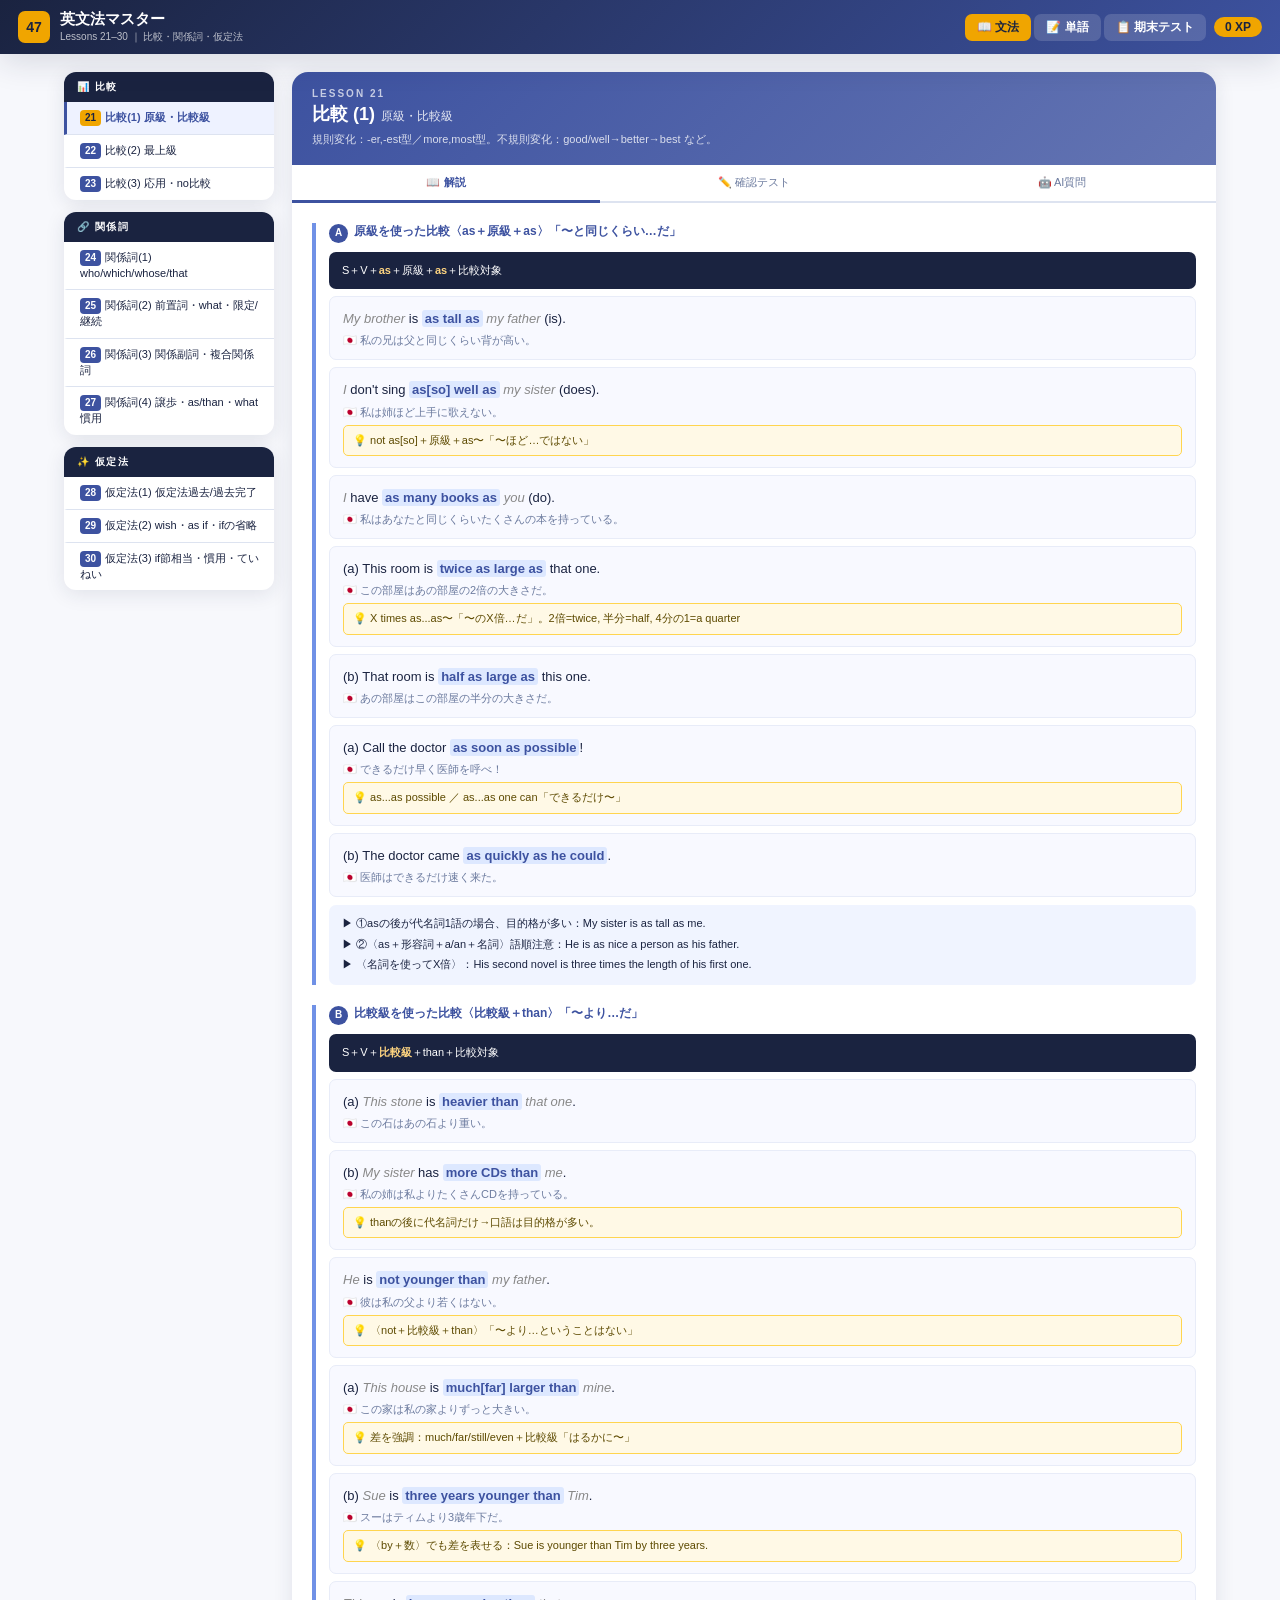
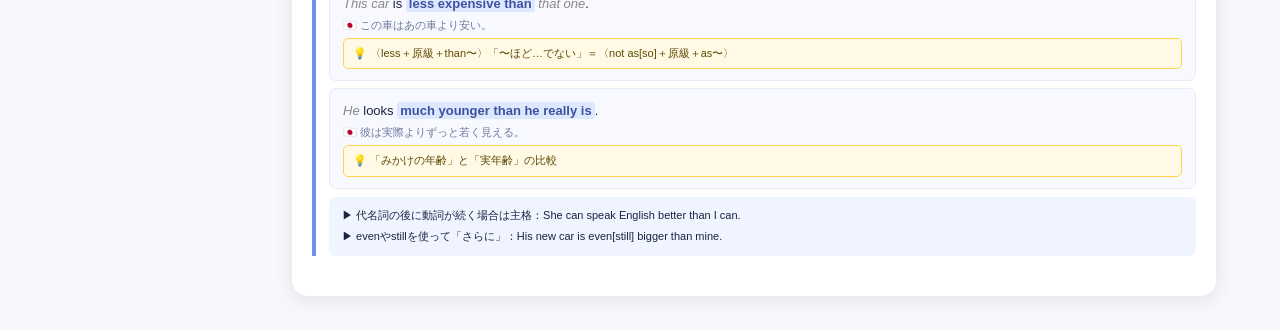
==== commit 912abe26: "Update index.html" ====
--- a/index.html
+++ b/index.html
@@ -74,8 +74,6 @@
 .ex-jp{font-size:11px;color:var(--muted);margin-top:3px;}
 .ex-note{font-size:11px;color:#5d4a00;background:#fff9e6;border:1px solid #ffd54f;border-radius:5px;padding:6px 9px;margin-top:5px;line-height:1.6;}
 .ex-note::before{content:"💡 ";}
-.ex-hint{font-size:11px;color:#1a5c2a;background:#e8f8ed;border:1px solid #b2dfdb;border-radius:5px;padding:6px 9px;margin-top:5px;line-height:1.6;}
-
 .tips-box{background:#f0f4ff;border-radius:7px;padding:9px 13px;margin-top:8px;}
 .tips-box p{font-size:11px;color:var(--navy);line-height:1.7;margin-bottom:2px;}
 .tips-box p::before{content:"▶ ";}
@@ -161,25 +159,22 @@
 
 /* VOCAB PAGE */
 .vocab-page{max-width:1180px;margin:0 auto;padding:18px 14px;}
-.vocab-search-bar{display:flex;gap:8px;margin-bottom:12px;}
-.vocab-search-input{flex:1;padding:9px 14px;border:2px solid var(--border);border-radius:9px;font-size:13px;outline:none;transition:.2s;font-family:inherit;}
-.vocab-search-input:focus{border-color:var(--indigo);}
-.vocab-search-btn{padding:9px 16px;background:var(--indigo);color:#fff;border:none;border-radius:9px;font-size:12px;font-weight:700;cursor:pointer;}
+.vocab-notice{background:#fff9e6;border:1px solid #ffd54f;border-radius:10px;padding:14px 18px;margin-bottom:16px;font-size:12px;color:#856404;line-height:1.7;}
 .vocab-header{background:#fff;border-radius:14px;box-shadow:var(--sh);padding:18px 22px;margin-bottom:16px;}
 .vocab-header h2{font-size:18px;font-weight:700;color:var(--navy);margin-bottom:6px;}
 .vocab-header p{font-size:12px;color:var(--muted);line-height:1.6;}
-.vocab-grid{display:grid;grid-template-columns:repeat(auto-fill,minmax(280px,1fr));gap:10px;margin-bottom:16px;}
-.vc{background:#fff;border-radius:10px;box-shadow:var(--sh);padding:12px 14px;border-left:4px solid var(--gold);transition:.2s;}
+.vocab-grid{display:grid;grid-template-columns:repeat(auto-fill,minmax(300px,1fr));gap:12px;margin-bottom:16px;}
+.vc{background:#fff;border-radius:10px;box-shadow:var(--sh);padding:14px 16px;border-left:4px solid var(--gold);transition:.2s;}
 .vc:hover{transform:translateY(-2px);box-shadow:var(--shl);}
-.vc.new-word{border-left-color:var(--sky);}
-.vc-num{font-size:10px;color:var(--muted);font-weight:700;margin-bottom:2px;}
-.vc-new-badge{display:inline-block;background:var(--sky);color:#fff;font-size:9px;font-weight:700;padding:1px 5px;border-radius:4px;margin-left:5px;vertical-align:middle;}
-.vc-en{font-size:16px;font-weight:700;color:var(--navy);margin-bottom:1px;}
-.vc-pron{font-size:11px;color:var(--sky);margin-bottom:4px;}
-.vc-jp{font-size:13px;color:var(--text);font-weight:600;}
+.vc-num{font-size:10px;color:var(--muted);font-weight:700;margin-bottom:3px;}
+.vc-en{font-size:18px;font-weight:700;color:var(--navy);margin-bottom:2px;}
+.vc-pron{font-size:11px;color:var(--sky);margin-bottom:5px;}
+.vc-phrase{font-size:12px;color:var(--indigo);font-weight:600;margin-bottom:2px;}
+.vc-jp-phrase{font-size:11px;color:var(--muted);margin-bottom:5px;}
+.vc-jp{font-size:13px;color:var(--text);font-weight:600;border-top:1px solid var(--border);padding-top:6px;margin-top:4px;}
 
 /* VOCAB QUIZ */
-.vocab-quiz-area{background:#fff;border-radius:14px;box-shadow:var(--sh);padding:20px;margin-bottom:16px;border:2px solid var(--gold);}
+.vocab-quiz-area{background:#fff;border-radius:14px;box-shadow:var(--sh);padding:20px;margin-top:16px;}
 .vq-title{font-size:15px;font-weight:700;color:var(--navy);margin-bottom:14px;}
 
 /* EXAM PAGE */
@@ -187,10 +182,10 @@
 .exam-home{background:#fff;border-radius:16px;box-shadow:var(--sh);padding:32px 24px;text-align:center;}
 .exam-home h2{font-size:22px;font-weight:700;color:var(--navy);margin-bottom:8px;}
 .exam-home p{font-size:13px;color:var(--muted);line-height:1.7;margin-bottom:20px;}
-.exam-stats{display:flex;justify-content:center;gap:10px;flex-wrap:wrap;margin-bottom:24px;}
-.estat{background:#f0f4ff;border-radius:10px;padding:10px 14px;text-align:center;min-width:80px;}
-.estat-num{font-size:18px;font-weight:700;color:var(--indigo);}
-.estat-pts{font-size:14px;font-weight:700;color:var(--gold);}
+.exam-stats{display:flex;justify-content:center;gap:12px;flex-wrap:wrap;margin-bottom:24px;}
+.estat{background:#f0f4ff;border-radius:10px;padding:12px 18px;text-align:center;min-width:90px;}
+.estat-num{font-size:20px;font-weight:700;color:var(--indigo);}
+.estat-pts{font-size:16px;font-weight:700;color:var(--gold);}
 .estat-lbl{font-size:10px;color:var(--muted);margin-top:2px;}
 .start-btn{padding:13px 34px;background:linear-gradient(135deg,var(--navy),var(--indigo));color:#fff;border:none;border-radius:12px;font-size:15px;font-weight:700;cursor:pointer;transition:.2s;box-shadow:0 4px 14px rgba(61,82,160,.3);}
 .start-btn:hover{transform:translateY(-2px);}
@@ -199,6 +194,7 @@
 .ep-bar-wrap{flex:1;height:8px;background:var(--border);border-radius:10px;overflow:hidden;}
 .ep-bar{height:100%;background:linear-gradient(90deg,var(--sky),var(--indigo));border-radius:10px;transition:.4s;}
 .ep-num{font-size:11px;color:var(--indigo);font-weight:700;white-space:nowrap;}
+.exam-timer-bar{background:linear-gradient(135deg,var(--navy),var(--indigo));color:#fff;border-radius:10px;padding:10px 18px;margin-bottom:14px;display:flex;align-items:center;justify-content:space-between;}
 .exam-section-card{background:#fff;border-radius:12px;box-shadow:var(--sh);margin-bottom:14px;overflow:hidden;}
 .exam-sec-header{padding:10px 16px;font-size:11px;font-weight:700;letter-spacing:1.5px;text-transform:uppercase;color:#fff;}
 .exam-sec-body{padding:16px;}
@@ -235,14 +231,18 @@
 .exam-submit-btn{padding:12px 32px;background:linear-gradient(135deg,var(--navy),var(--indigo));color:#fff;border:none;border-radius:11px;font-size:14px;font-weight:700;cursor:pointer;transition:.2s;}
 .exam-submit-btn:hover{transform:translateY(-2px);}
 /* EXAM RESULT */
-.exam-result{background:#fff;border-radius:16px;box-shadow:var(--sh);padding:32px 24px;text-align:center;margin-bottom:16px;}
+.exam-result{background:#fff;border-radius:16px;box-shadow:var(--sh);padding:32px 24px;text-align:center;}
 .exam-result-emoji{font-size:56px;margin-bottom:12px;}
 .exam-result-score{font-size:50px;font-weight:700;color:var(--indigo);}
 .exam-result-total{font-size:14px;color:var(--muted);margin-bottom:20px;}
 .exam-breakdown{display:flex;justify-content:center;flex-wrap:wrap;gap:10px;margin:16px 0;}
-.ex-bd{background:#f0f4ff;border-radius:9px;padding:10px 14px;text-align:center;min-width:85px;}
+.ex-bd{background:#f0f4ff;border-radius:9px;padding:10px 14px;text-align:center;min-width:95px;}
 .ex-bd-num{font-size:18px;font-weight:700;color:var(--indigo);}
 .ex-bd-lbl{font-size:10px;color:var(--muted);margin-top:2px;}
+.exam-detail{background:#f8f9ff;border-radius:10px;padding:14px;margin-top:16px;text-align:left;}
+.exam-detail h4{font-size:12px;font-weight:700;color:var(--navy);margin-bottom:10px;}
+.exam-detail-item{font-size:11px;padding:5px 0;border-bottom:1px solid var(--border);display:flex;align-items:center;gap:6px;}
+.exam-detail-item:last-child{border-bottom:none;}
 
 @media(max-width:720px){
   .app{flex-direction:column;padding:10px;}
@@ -316,314 +316,23 @@
 
 <script>
 // ================================================================
-// DATA: システム英単語 5訂版 1001-1300（全300語）
-// 「新」マーク付きはisNewフラグで管理
+// DATA: システム英単語 5訂版 1001-1008
+// （画像で確認できた単語のみ正確に登録）
 // ================================================================
 const VOCAB = [
-  {id:1001,en:"priority",jp:"優先事項",pron:"praiɔ́(ː)rəti",isNew:false},
-  {id:1002,en:"obstacle",jp:"障害；じゃま（な物）",pron:"ábstəkl",isNew:false},
-  {id:1003,en:"appetite",jp:"食欲；欲望",pron:"ǽpitait",isNew:false},
-  {id:1004,en:"tension",jp:"緊張",pron:"ténʃən",isNew:false},
-  {id:1005,en:"tribe",jp:"部族；種族",pron:"tráib",isNew:false},
-  {id:1006,en:"budget",jp:"予算案",pron:"bʌ́dʒit",isNew:false},
-  {id:1007,en:"campaign",jp:"運動",pron:"kæmpéin",isNew:false},
-  {id:1008,en:"sorrow",jp:"悲しみ",pron:"sórou",isNew:false},
-  {id:1009,en:"satellite",jp:"衛星",pron:"sǽtəlàit",isNew:false},
-  {id:1010,en:"insight",jp:"洞察",pron:"ínsàit",isNew:false},
-  {id:1011,en:"cough",jp:"せき",pron:"kɔ́f",isNew:false},
-  {id:1012,en:"fate",jp:"運命",pron:"féit",isNew:false},
-  {id:1013,en:"scheme",jp:"計画",pron:"skíːm",isNew:false},
-  {id:1014,en:"insult",jp:"侮辱",pron:"ínsʌlt",isNew:false},
-  {id:1015,en:"inhabitant",jp:"住民",pron:"inhǽbitənt",isNew:false},
-  {id:1016,en:"fossil",jp:"化石",pron:"fɔ́sl",isNew:false},
-  {id:1017,en:"motive",jp:"動機",pron:"móutiv",isNew:false},
-  {id:1018,en:"instinct",jp:"本能",pron:"ínstinkt",isNew:false},
-  {id:1019,en:"legend",jp:"伝説",pron:"lédʒənd",isNew:false},
-  {id:1020,en:"empire",jp:"帝国",pron:"émpaiər",isNew:false},
-  {id:1021,en:"suburb",jp:"郊外",pron:"sʌ́bəːrb",isNew:false},
-  {id:1022,en:"architecture",jp:"建築",pron:"áːrkitèktʃər",isNew:false},
-  {id:1023,en:"passion",jp:"情熱",pron:"pǽʃən",isNew:false},
-  {id:1024,en:"cancer",jp:"がん",pron:"kǽnsər",isNew:false},
-  {id:1025,en:"logic",jp:"論理",pron:"lɔ́dʒik",isNew:false},
-  {id:1026,en:"dozen",jp:"ダース",pron:"dʌ́zn",isNew:false},
-  {id:1027,en:"harvest",jp:"収穫",pron:"háːrvist",isNew:false},
-  {id:1028,en:"ingredient",jp:"材料",pron:"ingrí:diənt",isNew:false},
-  {id:1029,en:"hypothesis",jp:"仮説",pron:"haipɔ́θisis",isNew:false},
-  {id:1030,en:"voyage",jp:"航海",pron:"vɔ́iidʒ",isNew:false},
-  {id:1031,en:"editor",jp:"編集者",pron:"éditər",isNew:false},
-  {id:1032,en:"option",jp:"選択の自由",pron:"ɔ́pʃən",isNew:false},
-  {id:1033,en:"hemisphere",jp:"半球",pron:"héməsfìər",isNew:true},
-  {id:1034,en:"mechanism",jp:"仕組み",pron:"mékənìzm",isNew:false},
-  {id:1035,en:"anthropologist",jp:"人類学者",pron:"ænθrəpɔ́lədʒist",isNew:false},
-  {id:1036,en:"tragedy",jp:"悲劇",pron:"trǽdʒidi",isNew:false},
-  {id:1037,en:"antibiotic",jp:"抗生物質",pron:"æntibaiɔ́tik",isNew:true},
-  {id:1038,en:"fare",jp:"運賃",pron:"féər",isNew:false},
-  {id:1039,en:"debt",jp:"借金",pron:"dét",isNew:false},
-  {id:1040,en:"curriculum",jp:"教育課程",pron:"kəríkjuləm",isNew:true},
-  {id:1041,en:"component",jp:"構成要素",pron:"kəmpóunənt",isNew:false},
-  {id:1042,en:"wheat",jp:"小麦",pron:"hwíːt",isNew:false},
-  {id:1043,en:"usage",jp:"語法",pron:"júːsidʒ",isNew:false},
-  {id:1044,en:"castle",jp:"城",pron:"kǽsl",isNew:false},
-  {id:1045,en:"famine",jp:"飢饉",pron:"fǽmin",isNew:false},
-  {id:1046,en:"extinction",jp:"絶滅",pron:"ikstínkʃən",isNew:false},
-  {id:1047,en:"purse",jp:"財布",pron:"pə́ːrs",isNew:false},
-  {id:1048,en:"folk",jp:"民族",pron:"fóuk",isNew:false},
-  {id:1049,en:"explosion",jp:"爆発",pron:"iksplóuʒən",isNew:false},
-  {id:1050,en:"portion",jp:"部分",pron:"pɔ́ːrʃən",isNew:false},
-  {id:1051,en:"organism",jp:"生物",pron:"ɔ́ːrgənìzm",isNew:false},
-  {id:1052,en:"merchant",jp:"商人",pron:"mə́ːrtʃənt",isNew:false},
-  {id:1053,en:"myth",jp:"神話",pron:"míθ",isNew:false},
-  {id:1054,en:"incident",jp:"出来事",pron:"ínsidənt",isNew:false},
-  {id:1055,en:"wildlife",jp:"野生生物",pron:"wáildlàif",isNew:false},
-  {id:1056,en:"congress",jp:"議会",pron:"kɔ́ŋgrəs",isNew:false},
-  {id:1057,en:"bay",jp:"湾",pron:"béi",isNew:false},
-  {id:1058,en:"penalty",jp:"刑",pron:"pénlti",isNew:false},
-  {id:1059,en:"heritage",jp:"遺産",pron:"héritidʒ",isNew:false},
-  {id:1060,en:"diversity",jp:"多様性",pron:"divə́ːrsiti",isNew:false},
-  {id:1061,en:"thumb",jp:"親指",pron:"θʌ́m",isNew:false},
-  {id:1062,en:"geography",jp:"地理",pron:"dʒiɔ́grəfi",isNew:true},
-  {id:1063,en:"factor",jp:"要因",pron:"fǽktər",isNew:false},
-  {id:1064,en:"discrimination",jp:"差別",pron:"diskriminéiʃən",isNew:false},
-  {id:1065,en:"virus",jp:"ウイルス",pron:"váiərəs",isNew:false},
-  {id:1066,en:"statue",jp:"像",pron:"stǽtʃuː",isNew:false},
-  {id:1067,en:"priest",jp:"神父",pron:"príːst",isNew:false},
-  {id:1068,en:"pioneer",jp:"先駆者",pron:"pàiəníər",isNew:false},
-  {id:1069,en:"trait",jp:"特徴",pron:"tréit",isNew:false},
-  {id:1070,en:"bond",jp:"きずな",pron:"bɔ́nd",isNew:false},
-  {id:1071,en:"grocery",jp:"食料品",pron:"gróusəri",isNew:false},
-  {id:1072,en:"secretary",jp:"秘書",pron:"sékrətèri",isNew:true},
-  {id:1073,en:"dialect",jp:"方言",pron:"dáiəlèkt",isNew:false},
-  {id:1074,en:"astronomy",jp:"天文学",pron:"əstrɔ́nəmi",isNew:true},
-  {id:1075,en:"youngster",jp:"子供",pron:"jʌ́ŋstər",isNew:false},
-  {id:1076,en:"substance",jp:"物質",pron:"sʌ́bstəns",isNew:false},
-  {id:1077,en:"finding",jp:"発見",pron:"fáindiŋ",isNew:false},
-  {id:1078,en:"strategy",jp:"戦略",pron:"strǽtidʒi",isNew:false},
-  {id:1079,en:"lung",jp:"肺",pron:"lʌ́ŋ",isNew:false},
-  {id:1080,en:"opponent",jp:"敵",pron:"əpóunənt",isNew:false},
-  {id:1081,en:"ritual",jp:"儀式",pron:"rítʃuəl",isNew:false},
-  {id:1082,en:"outcome",jp:"結果",pron:"áutkʌm",isNew:false},
-  {id:1083,en:"conservation",jp:"環境保護",pron:"kɔ̀nsərvéiʃən",isNew:false},
-  {id:1084,en:"mammal",jp:"哺乳類",pron:"mǽml",isNew:false},
-  {id:1085,en:"telescope",jp:"望遠鏡",pron:"téliskòup",isNew:false},
-  {id:1086,en:"refugee",jp:"難民",pron:"rèfjudʒíː",isNew:false},
-  {id:1087,en:"code",jp:"規則",pron:"kóud",isNew:false},
-  {id:1088,en:"flavor",jp:"風味",pron:"fléivər",isNew:false},
-  {id:1089,en:"particle",jp:"粒子",pron:"páːrtikl",isNew:false},
-  {id:1090,en:"nursing",jp:"看護",pron:"nə́ːrsiŋ",isNew:false},
-  {id:1091,en:"suicide",jp:"自殺",pron:"súːisàid",isNew:false},
-  {id:1092,en:"habitat",jp:"生息地",pron:"hǽbitæt",isNew:false},
-  {id:1093,en:"bullying",jp:"いじめ",pron:"búliŋ",isNew:false},
-  {id:1094,en:"dinosaur",jp:"恐竜",pron:"dáinəsɔ̀ːr",isNew:false},
-  {id:1095,en:"council",jp:"議会",pron:"káunsl",isNew:false},
-  {id:1096,en:"gender",jp:"性別",pron:"dʒéndər",isNew:false},
-  {id:1097,en:"surgery",jp:"手術",pron:"sə́ːrdʒəri",isNew:false},
-  {id:1098,en:"innovation",jp:"革新",pron:"ìnəvéiʃən",isNew:false},
-  {id:1099,en:"protein",jp:"タンパク質",pron:"próutiːn",isNew:false},
-  {id:1100,en:"nutrition",jp:"栄養",pron:"njuːtríʃən",isNew:false},
-  {id:1101,en:"disaster",jp:"災害",pron:"dizǽstər",isNew:false},
-  {id:1102,en:"emission",jp:"排出",pron:"imíʃən",isNew:false},
-  {id:1103,en:"ape",jp:"類人猿",pron:"éip",isNew:false},
-  {id:1104,en:"molecule",jp:"分子",pron:"mɔ́likjùːl",isNew:false},
-  {id:1105,en:"sweat",jp:"汗",pron:"swét",isNew:false},
-  {id:1106,en:"transplant",jp:"移植",pron:"trænsplǽnt",isNew:false},
-  {id:1107,en:"species",jp:"種",pron:"spíːʃiːz",isNew:false},
-  {id:1108,en:"tip",jp:"先",pron:"típ",isNew:false},
-  {id:1109,en:"cattle",jp:"牛",pron:"kǽtl",isNew:false},
-  {id:1110,en:"density",jp:"密度",pron:"dénsiti",isNew:true},
-  {id:1111,en:"concept",jp:"概念",pron:"kɔ́nsept",isNew:false},
-  {id:1112,en:"pale",jp:"青白い",pron:"péil",isNew:true},
-  {id:1113,en:"precious",jp:"貴重な",pron:"préʃəs",isNew:false},
-  {id:1114,en:"loyal",jp:"忠実な",pron:"lɔ́iəl",isNew:false},
-  {id:1115,en:"isolated",jp:"孤立している",pron:"áisəlèitid",isNew:false},
-  {id:1116,en:"generous",jp:"気前のよい",pron:"dʒénərəs",isNew:false},
-  {id:1117,en:"tropical",jp:"熱帯の",pron:"trɔ́pikəl",isNew:false},
-  {id:1118,en:"reluctant",jp:"したがらない",pron:"rilʌ́ktənt",isNew:false},
-  {id:1119,en:"vague",jp:"漠然とした",pron:"véig",isNew:false},
-  {id:1120,en:"vast",jp:"広大な",pron:"vǽst",isNew:false},
-  {id:1121,en:"numerous",jp:"たくさんの",pron:"njúːmərəs",isNew:false},
-  {id:1122,en:"rural",jp:"田舎の",pron:"rúərəl",isNew:false},
-  {id:1123,en:"widespread",jp:"広まっている",pron:"wáidspred",isNew:false},
-  {id:1124,en:"complicated",jp:"複雑な",pron:"kɔ́mplikèitid",isNew:false},
-  {id:1125,en:"visible",jp:"目に見える",pron:"vízəbl",isNew:false},
-  {id:1126,en:"raw",jp:"生の",pron:"rɔ́ː",isNew:false},
-  {id:1127,en:"remote",jp:"へんぴな",pron:"rimóut",isNew:false},
-  {id:1128,en:"urgent",jp:"緊急の",pron:"ə́ːrdʒənt",isNew:false},
-  {id:1129,en:"silly",jp:"ばかな",pron:"síli",isNew:false},
-  {id:1130,en:"striking",jp:"いちじるしい",pron:"stráikiŋ",isNew:false},
-  {id:1131,en:"adequate",jp:"十分な",pron:"ǽdikwit",isNew:false},
-  {id:1132,en:"extraordinary",jp:"並外れた",pron:"ikstrɔ́ːrdənèri",isNew:false},
-  {id:1133,en:"odd",jp:"おかしな",pron:"ɔ́d",isNew:false},
-  {id:1134,en:"abstract",jp:"抽象的な",pron:"ǽbstrækt",isNew:false},
-  {id:1135,en:"mutual",jp:"相互の",pron:"mjúːtʃuəl",isNew:false},
-  {id:1136,en:"excessive",jp:"過度の",pron:"iksésiv",isNew:false},
-  {id:1137,en:"ashamed",jp:"恥ずかしい",pron:"əʃéimd",isNew:false},
-  {id:1138,en:"tremendous",jp:"とてつもない",pron:"triméndəs",isNew:false},
-  {id:1139,en:"inevitable",jp:"避けられない",pron:"inévitəbl",isNew:false},
-  {id:1140,en:"pure",jp:"純粋な",pron:"pjúər",isNew:false},
-  {id:1141,en:"stable",jp:"安定した",pron:"stéibl",isNew:false},
-  {id:1142,en:"indifferent",jp:"無関心な",pron:"indífərənt",isNew:false},
-  {id:1143,en:"aggressive",jp:"攻撃的な",pron:"əgrésiv",isNew:false},
-  {id:1144,en:"ultimate",jp:"究極の",pron:"ʌ́ltimit",isNew:false},
-  {id:1145,en:"shy",jp:"内気な",pron:"ʃái",isNew:false},
-  {id:1146,en:"solar",jp:"太陽の",pron:"sóulər",isNew:false},
-  {id:1147,en:"profound",jp:"深い",pron:"prəfáund",isNew:false},
-  {id:1148,en:"subtle",jp:"微妙な",pron:"sʌ́tl",isNew:false},
-  {id:1149,en:"conservative",jp:"保守的な",pron:"kənsə́ːrvətiv",isNew:false},
-  {id:1150,en:"brave",jp:"勇敢な",pron:"bréiv",isNew:false},
-  {id:1151,en:"intense",jp:"強烈な",pron:"inténs",isNew:false},
-  {id:1152,en:"alcoholic",jp:"アルコールの",pron:"ælkəhɔ́lik",isNew:true},
-  {id:1153,en:"manual",jp:"手を使う",pron:"mǽnjuəl",isNew:false},
-  {id:1154,en:"cruel",jp:"残酷な",pron:"krúːəl",isNew:false},
-  {id:1155,en:"rational",jp:"理性的な",pron:"rǽʃənl",isNew:false},
-  {id:1156,en:"initial",jp:"最初の",pron:"iníʃəl",isNew:false},
-  {id:1157,en:"immune",jp:"免疫の",pron:"imjúːn",isNew:true},
-  {id:1158,en:"linguistic",jp:"言語の",pron:"liŋgwístik",isNew:false},
-  {id:1159,en:"crucial",jp:"重大な",pron:"krúːʃəl",isNew:false},
-  {id:1160,en:"verbal",jp:"言葉による",pron:"və́ːrbl",isNew:false},
-  {id:1161,en:"optimistic",jp:"楽観的な",pron:"ɔ̀ptimístik",isNew:false},
-  {id:1162,en:"flexible",jp:"柔軟な",pron:"fléksəbl",isNew:false},
-  {id:1163,en:"grateful",jp:"感謝している",pron:"gréitfl",isNew:false},
-  {id:1164,en:"lively",jp:"生き生きとした",pron:"láivli",isNew:false},
-  {id:1165,en:"overwhelming",jp:"圧倒的な",pron:"òuvərwélmiŋ",isNew:false},
-  {id:1166,en:"abundant",jp:"豊富な",pron:"əbʌ́ndənt",isNew:true},
-  {id:1167,en:"selfish",jp:"利己的な",pron:"sélfiʃ",isNew:false},
-  {id:1168,en:"ugly",jp:"みにくい",pron:"ʌ́gli",isNew:false},
-  {id:1169,en:"racial",jp:"人種の",pron:"réiʃəl",isNew:false},
-  {id:1170,en:"prominent",jp:"有名な",pron:"prɔ́minənt",isNew:false},
-  {id:1171,en:"controversial",jp:"物議を呼ぶ",pron:"kɔ̀ntrəvə́ːrʃəl",isNew:true},
-  {id:1172,en:"federal",jp:"連邦の",pron:"fédrəl",isNew:false},
-  {id:1173,en:"ridiculous",jp:"ばかげた",pron:"ridíkjuləs",isNew:false},
-  {id:1174,en:"imaginary",jp:"架空の",pron:"imǽdʒinèri",isNew:false},
-  {id:1175,en:"harsh",jp:"厳しい",pron:"háːrʃ",isNew:false},
-  {id:1176,en:"random",jp:"無作為な",pron:"rǽndəm",isNew:false},
-  {id:1177,en:"adolescent",jp:"思春期の",pron:"ædəlésnt",isNew:true},
-  {id:1178,en:"up-to-date",jp:"最新の",pron:"ʌptədéit",isNew:false},
-  {id:1179,en:"liberal",jp:"自由主義の",pron:"líbərəl",isNew:false},
-  {id:1180,en:"prior",jp:"前の",pron:"práiər",isNew:false},
-  {id:1181,en:"moderate",jp:"適度な",pron:"mɔ́dərit",isNew:false},
-  {id:1182,en:"fluent",jp:"流ちょうな",pron:"flúːənt",isNew:false},
-  {id:1183,en:"elaborate",jp:"手の込んだ",pron:"ilǽbərit",isNew:false},
-  {id:1184,en:"incredible",jp:"信じられない",pron:"inkrédəbl",isNew:false},
-  {id:1185,en:"radical",jp:"根本的な",pron:"rǽdikəl",isNew:false},
-  {id:1186,en:"acid",jp:"酸性の",pron:"ǽsid",isNew:false},
-  {id:1187,en:"deaf",jp:"耳が不自由な",pron:"déf",isNew:false},
-  {id:1188,en:"medieval",jp:"中世の",pron:"mìːdiíːvəl",isNew:false},
-  {id:1189,en:"ecological",jp:"生態の",pron:"ìːkəlɔ́dʒikəl",isNew:false},
-  {id:1190,en:"slight",jp:"少しの",pron:"sláit",isNew:false},
-  {id:1191,en:"ignorant",jp:"無知な",pron:"ígnarənt",isNew:false},
-  {id:1192,en:"cognitive",jp:"認知の",pron:"kɔ́gnətiv",isNew:false},
-  {id:1193,en:"absolutely",jp:"絶対に",pron:"ǽbsəlùːtli",isNew:false},
-  {id:1194,en:"virtually",jp:"ほとんど",pron:"və́ːrtʃuəli",isNew:false},
-  {id:1195,en:"somewhat",jp:"多少",pron:"sʌ́mhwɔ̀t",isNew:false},
-  {id:1196,en:"merely",jp:"単に",pron:"míərli",isNew:false},
-  {id:1197,en:"literally",jp:"文字通り",pron:"lítərəli",isNew:false},
-  {id:1198,en:"seemingly",jp:"一見",pron:"síːmiŋli",isNew:false},
-  {id:1199,en:"regardless",jp:"関係なく",pron:"rigáːrdlis",isNew:false},
-  {id:1200,en:"thoroughly",jp:"徹底的に",pron:"θə́ːrəli",isNew:true},
-  {id:1201,en:"submit",jp:"服従する；提出する",pron:"səbmít",isNew:false},
-  {id:1202,en:"tempt",jp:"誘惑する",pron:"témpt",isNew:false},
-  {id:1203,en:"resign",jp:"辞職する",pron:"rizáin",isNew:false},
-  {id:1204,en:"conform",jp:"従う",pron:"kənfɔ́ːrm",isNew:false},
-  {id:1205,en:"confine",jp:"限定する",pron:"kənfáin",isNew:false},
-  {id:1206,en:"assemble",jp:"組み立てる",pron:"əsémbl",isNew:false},
-  {id:1207,en:"dedicate",jp:"ささげる",pron:"dédikèit",isNew:false},
-  {id:1208,en:"advocate",jp:"主張する",pron:"ǽdvəkèit",isNew:false},
-  {id:1209,en:"thrive",jp:"繁栄する",pron:"θráiv",isNew:false},
-  {id:1210,en:"provoke",jp:"引き起こす",pron:"prəvóuk",isNew:false},
-  {id:1211,en:"dictate",jp:"命じる；要求する",pron:"díkteit",isNew:false},
-  {id:1212,en:"exploit",jp:"利用する；開発する",pron:"iksplɔ́it",isNew:false},
-  {id:1213,en:"surrender",jp:"降伏する",pron:"səréndər",isNew:false},
-  {id:1214,en:"reproduce",jp:"再生する；複製する",pron:"rìːprədjúːs",isNew:false},
-  {id:1215,en:"acknowledge",jp:"認める",pron:"æknɔ́lidʒ",isNew:false},
-  {id:1216,en:"swell",jp:"ふくらむ",pron:"swél",isNew:false},
-  {id:1217,en:"shed",jp:"落とす",pron:"ʃéd",isNew:false},
-  {id:1218,en:"wind",jp:"曲がる",pron:"wáind",isNew:false},
-  {id:1219,en:"cite",jp:"引き合いに出す",pron:"sáit",isNew:false},
-  {id:1220,en:"digest",jp:"消化する",pron:"daidʒést",isNew:false},
-  {id:1221,en:"skip",jp:"とばす；抜かす",pron:"skíp",isNew:false},
-  {id:1222,en:"bind",jp:"縛る；束縛する",pron:"báind",isNew:false},
-  {id:1223,en:"dissolve",jp:"溶解する",pron:"dizɔ́lv",isNew:false},
-  {id:1224,en:"implement",jp:"実行する",pron:"ímpləmènt",isNew:false},
-  {id:1225,en:"steer",jp:"操縦する",pron:"stíər",isNew:false},
-  {id:1226,en:"congratulate",jp:"祝福する",pron:"kəngrǽtʃulèit",isNew:false},
-  {id:1227,en:"designate",jp:"指定する",pron:"dézignèit",isNew:false},
-  {id:1228,en:"violate",jp:"破る；違反する",pron:"váiəlèit",isNew:false},
-  {id:1229,en:"presume",jp:"推定する；思う",pron:"prizjúːm",isNew:false},
-  {id:1230,en:"recruit",jp:"（新人を）入れる",pron:"rikrúːt",isNew:false},
-  {id:1231,en:"coincide",jp:"同時に起きる",pron:"kòuinsáid",isNew:false},
-  {id:1232,en:"enforce",jp:"施行する",pron:"infɔ́ːrs",isNew:false},
-  {id:1233,en:"displace",jp:"とってかわる",pron:"displéis",isNew:false},
-  {id:1234,en:"shrink",jp:"縮む；減る",pron:"ʃríŋk",isNew:false},
-  {id:1235,en:"betray",jp:"裏切る；もらす",pron:"bitréi",isNew:false},
-  {id:1236,en:"comprise",jp:"構成する；占める",pron:"kəmpráiz",isNew:false},
-  {id:1237,en:"indulge",jp:"ふける",pron:"indʌ́ldʒ",isNew:false},
-  {id:1238,en:"penetrate",jp:"入り込む",pron:"pénitrèit",isNew:false},
-  {id:1239,en:"devastate",jp:"壊滅させる",pron:"dévəstèit",isNew:false},
-  {id:1240,en:"plunge",jp:"突っ込む",pron:"plʌ́ndʒ",isNew:false},
-  {id:1241,en:"bounce",jp:"はね返る",pron:"báuns",isNew:true},
-  {id:1242,en:"contradict",jp:"矛盾する",pron:"kɔ̀ntrədíkt",isNew:false},
-  {id:1243,en:"prescribe",jp:"処方する",pron:"priskráib",isNew:false},
-  {id:1244,en:"oppress",jp:"しいたげる",pron:"əprés",isNew:false},
-  {id:1245,en:"cherish",jp:"胸に抱く",pron:"tʃériʃ",isNew:false},
-  {id:1246,en:"illuminate",jp:"照らす；解明する",pron:"ilúːminèit",isNew:false},
-  {id:1247,en:"trigger",jp:"きっかけになる",pron:"trígər",isNew:false},
-  {id:1248,en:"commute",jp:"通勤する；通学する",pron:"kəmjúːt",isNew:false},
-  {id:1249,en:"induce",jp:"誘う",pron:"indjúːs",isNew:false},
-  {id:1250,en:"utilize",jp:"利用する",pron:"júːtilàiz",isNew:false},
-  {id:1251,en:"snap",jp:"ポキンと折れる",pron:"snǽp",isNew:false},
-  {id:1252,en:"donate",jp:"提供する",pron:"dóuneit",isNew:false},
-  {id:1253,en:"hatch",jp:"（卵を）かえす",pron:"hǽtʃ",isNew:false},
-  {id:1254,en:"enclose",jp:"囲む",pron:"inklóuz",isNew:false},
-  {id:1255,en:"prevail",jp:"普及している；広まる",pron:"privéil",isNew:false},
-  {id:1256,en:"sigh",jp:"ため息をつく",pron:"sái",isNew:false},
-  {id:1257,en:"leak",jp:"漏れる；漏らす",pron:"líːk",isNew:false},
-  {id:1258,en:"compel",jp:"強制する",pron:"kəmpél",isNew:false},
-  {id:1259,en:"crush",jp:"押しつぶす",pron:"krʌ́ʃ",isNew:false},
-  {id:1260,en:"comprehend",jp:"理解する",pron:"kɔ̀mprihénd",isNew:false},
-  {id:1261,en:"negotiate",jp:"交渉する",pron:"nigóuʃièit",isNew:false},
-  {id:1262,en:"persist",jp:"持続する；残る",pron:"pərsíst",isNew:false},
-  {id:1263,en:"multiply",jp:"増やす；掛ける",pron:"mʌ́ltiplài",isNew:false},
-  {id:1264,en:"conceive",jp:"想像する",pron:"kənsíːv",isNew:false},
-  {id:1265,en:"compensate",jp:"埋め合わせる",pron:"kɔ́mpənsèit",isNew:false},
-  {id:1266,en:"suspend",jp:"中止する；つるす",pron:"səspénd",isNew:false},
-  {id:1267,en:"stir",jp:"かきたてる",pron:"stə́ːr",isNew:false},
-  {id:1268,en:"soak",jp:"浸す；吸収する",pron:"sóuk",isNew:false},
-  {id:1269,en:"refine",jp:"洗練する；磨きをかける",pron:"rifáin",isNew:false},
-  {id:1270,en:"arouse",jp:"刺激する；かき立てる",pron:"əráuz",isNew:false},
-  {id:1271,en:"precede",jp:"先行する",pron:"prisíːd",isNew:false},
-  {id:1272,en:"render",jp:"OをCにする；変える",pron:"réndər",isNew:false},
-  {id:1273,en:"mount",jp:"すえつける；乗る",pron:"máunt",isNew:false},
-  {id:1274,en:"retreat",jp:"退く",pron:"ritrí:t",isNew:false},
-  {id:1275,en:"startle",jp:"驚かせる",pron:"stáːrtl",isNew:false},
-  {id:1276,en:"dare",jp:"する勇気がある",pron:"déər",isNew:true},
-  {id:1277,en:"sphere",jp:"領域；範囲",pron:"sfíər",isNew:false},
-  {id:1278,en:"sequence",jp:"連続；順番；順序",pron:"síːkwəns",isNew:false},
-  {id:1279,en:"deposit",jp:"預金；頭金；堆積物",pron:"dipɔ́zit",isNew:false},
-  {id:1280,en:"poll",jp:"世論調査；投票",pron:"póul",isNew:false},
-  {id:1281,en:"caution",jp:"用心",pron:"kɔ́ːʃən",isNew:false},
-  {id:1282,en:"rage",jp:"激怒；怒り",pron:"réidʒ",isNew:false},
-  {id:1283,en:"formula",jp:"式；公式；方法；秘訣",pron:"fɔ́ːrmjulə",isNew:false},
-  {id:1284,en:"plot",jp:"筋；たくらみ；陰謀",pron:"plɔ́t",isNew:false},
-  {id:1285,en:"scope",jp:"範囲",pron:"skóup",isNew:false},
-  {id:1286,en:"norm",jp:"規範",pron:"nɔ́ːrm",isNew:false},
-  {id:1287,en:"disgust",jp:"嫌悪",pron:"disgʌ́st",isNew:false},
-  {id:1288,en:"compromise",jp:"妥協",pron:"kɔ́mprəmàiz",isNew:false},
-  {id:1289,en:"supervisor",jp:"監督者",pron:"súːpərvàizər",isNew:false},
-  {id:1290,en:"paradox",jp:"逆説",pron:"pǽrədɔ̀ks",isNew:false},
-  {id:1291,en:"tissue",jp:"（生物の）組織；ティッシュ",pron:"tíʃuː",isNew:false},
-  {id:1292,en:"breakdown",jp:"崩壊",pron:"bréikdàun",isNew:false},
-  {id:1293,en:"initiative",jp:"構想；主導権",pron:"iníʃiətiv",isNew:false},
-  {id:1294,en:"fabric",jp:"織物；布",pron:"fǽbrik",isNew:false},
-  {id:1295,en:"publicity",jp:"宣伝；広告",pron:"pʌblísiti",isNew:false},
-  {id:1296,en:"summit",jp:"頂上；頂点；首脳会議",pron:"sʌ́mit",isNew:false},
-  {id:1297,en:"flock",jp:"群れ",pron:"flɔ́k",isNew:false},
-  {id:1298,en:"plague",jp:"疫病",pron:"pléig",isNew:false},
-  {id:1299,en:"haste",jp:"急ぐこと",pron:"héist",isNew:false},
-  {id:1300,en:"nap",jp:"うたた寝",pron:"nǽp",isNew:false},
+  {id:1001,en:"priority",phrase:"give top priority to safety",jp:"優先事項",jp_phrase:"安全を最優先する",pron:"praiɔ́(ː)rəti"},
+  {id:1002,en:"obstacle",phrase:"an obstacle to communication",jp:"障害；じゃま（な物）",jp_phrase:"コミュニケーションの障害",pron:"ábstəkl"},
+  {id:1003,en:"appetite",phrase:"have no appetite",jp:"食欲；欲望（＝desire）（＋for）",jp_phrase:"食欲がない",pron:"ǽpitait"},
+  {id:1004,en:"tension",phrase:"relieve tension",jp:"緊張；（形）張りつめた；（名）時制",jp_phrase:"緊張を緩和する",pron:"ténʃən"},
+  {id:1005,en:"tribe",phrase:"a Native American tribe",jp:"部族；種族",jp_phrase:"アメリカ先住民の部族",pron:"tráib"},
+  {id:1006,en:"budget",phrase:"cut the defense budget",jp:"予算案",jp_phrase:"防衛予算を削減する",pron:"bʌ́dʒit"},
+  {id:1007,en:"campaign",phrase:"the campaign to promote tourism",jp:"運動",jp_phrase:"観光を促進する運動",pron:"kæmpéin"},
+  {id:1008,en:"sorrow",phrase:"joy and sorrow",jp:"悲しみ",jp_phrase:"喜びと悲しみ",pron:"sórou"},
 ];
-
-// ================================================================
-// DATA: 全文法レッスン
+// ※ 1009以降は画像未確認のため未登録
+
+// ================================================================
+// DATA: 全文法レッスン（教科書精読）
 // ================================================================
 const LESSONS_DATA = {
   l21:{num:21,title:"比較 (1)",jp:"原級・比較級",color:"#3d52a0",
@@ -632,26 +341,26 @@
       {badge:"A",title:"原級を使った比較〈as＋原級＋as〉「〜と同じくらい…だ」",
         formula:"S＋V＋<b>as</b>＋原級＋<b>as</b>＋比較対象",
         pts:[
-          {en:"<em>My brother</em> is <mark>as tall as</mark> <em>my father</em> (is).",jp:"私の兄は父と同じくらい背が高い。",hint:"as〜asの間に原級（形容詞・副詞の元の形）を入れる。"},
-          {en:"<em>I</em> don't sing <mark>as[so] well as</mark> <em>my sister</em> (does).",jp:"私は姉ほど上手に歌えない。",note:"not as[so]＋原級＋as〜「〜ほど…ではない」",hint:"否定文ではas〜asをso〜asに変えることもできる。"},
-          {en:"<em>I</em> have <mark>as many books as</mark> <em>you</em> (do).",jp:"私はあなたと同じくらいたくさんの本を持っている。",hint:"名詞を修飾するときは〈as many/much＋名詞＋as〉の語順。"},
-          {en:"(a) This room is <mark>twice as large as</mark> that one.",jp:"この部屋はあの部屋の2倍の大きさだ。",note:"X times as...as〜「〜のX倍…だ」。2倍=twice, 半分=half",hint:"倍数表現は〈倍数詞＋as＋原級＋as〉の語順で。"},
-          {en:"(b) That room is <mark>half as large as</mark> this one.",jp:"あの部屋はこの部屋の半分の大きさだ。",hint:"half as large asで「半分の大きさ」を表す。"},
-          {en:"(a) Call the doctor <mark>as soon as possible</mark>!",jp:"できるだけ早く医師を呼べ！",note:"as...as possible ／ as...as one can「できるだけ〜」",hint:"〈as＋副詞＋as possible〉で「できるだけ〜に」の意味。"},
-          {en:"(b) The doctor came <mark>as quickly as he could</mark>.",jp:"医師はできるだけ速く来た。",hint:"as...as one canはas...as possibleと同じ意味で使える。"},
+          {en:"<em>My brother</em> is <mark>as tall as</mark> <em>my father</em> (is).",jp:"私の兄は父と同じくらい背が高い。"},
+          {en:"<em>I</em> don't sing <mark>as[so] well as</mark> <em>my sister</em> (does).",jp:"私は姉ほど上手に歌えない。",note:"not as[so]＋原級＋as〜「〜ほど…ではない」"},
+          {en:"<em>I</em> have <mark>as many books as</mark> <em>you</em> (do).",jp:"私はあなたと同じくらいたくさんの本を持っている。"},
+          {en:"(a) This room is <mark>twice as large as</mark> that one.",jp:"この部屋はあの部屋の2倍の大きさだ。",note:"X times as...as〜「〜のX倍…だ」。2倍=twice, 半分=half, 4分の1=a quarter"},
+          {en:"(b) That room is <mark>half as large as</mark> this one.",jp:"あの部屋はこの部屋の半分の大きさだ。"},
+          {en:"(a) Call the doctor <mark>as soon as possible</mark>!",jp:"できるだけ早く医師を呼べ！",note:"as...as possible ／ as...as one can「できるだけ〜」"},
+          {en:"(b) The doctor came <mark>as quickly as he could</mark>.",jp:"医師はできるだけ速く来た。"},
         ],
         tips:["①asの後が代名詞1語の場合、目的格が多い：My sister is as tall as me.","②〈as＋形容詞＋a/an＋名詞〉語順注意：He is as nice a person as his father.","〈名詞を使ってX倍〉：His second novel is three times the length of his first one."]
       },
       {badge:"B",title:"比較級を使った比較〈比較級＋than〉「〜より…だ」",
         formula:"S＋V＋<b>比較級</b>＋than＋比較対象",
         pts:[
-          {en:"(a) <em>This stone</em> is <mark>heavier than</mark> <em>that one</em>.",jp:"この石はあの石より重い。",hint:"比較級は語尾に-erをつける（重い→heavier）。"},
-          {en:"(b) <em>My sister</em> has <mark>more CDs than</mark> <em>me</em>.",jp:"私の姉は私よりたくさんCDを持っている。",note:"thanの後に代名詞だけ→口語は目的格が多い。",hint:"長い単語はmore/lessをつけて比較級を作る。"},
-          {en:"<em>He</em> is <mark>not younger than</mark> <em>my father</em>.",jp:"彼は私の父より若くはない。",note:"〈not＋比較級＋than〉「〜より…ということはない」",hint:"not younger than=「〜より若いということはない」→同等か年上の意味。"},
-          {en:"(a) <em>This house</em> is <mark>much[far] larger than</mark> <em>mine</em>.",jp:"この家は私の家よりずっと大きい。",note:"差を強調：much/far/still/even＋比較級「はるかに〜」",hint:"比較級を強調するにはmuch/far/still/evenを使う（veryは不可）。"},
-          {en:"(b) <em>Sue</em> is <mark>three years younger than</mark> <em>Tim</em>.",jp:"スーはティムより3歳年下だ。",note:"〈by＋数〉でも差を表せる：Sue is younger than Tim by three years.",hint:"〈数＋比較級＋than〉で具体的な差を表すことができる。"},
-          {en:"<em>This car</em> is <mark>less expensive than</mark> <em>that one</em>.",jp:"この車はあの車より安い。",note:"〈less＋原級＋than〜〉「〜ほど…でない」",hint:"less＋原級＋thanはnot as＋原級＋asと同じ意味。"},
-          {en:"<em>He</em> looks <mark>much younger than he really is</mark>.",jp:"彼は実際よりずっと若く見える。",hint:"than he really isのように「実際の年齢/状態」と見かけを比べる表現。"},
+          {en:"(a) <em>This stone</em> is <mark>heavier than</mark> <em>that one</em>.",jp:"この石はあの石より重い。"},
+          {en:"(b) <em>My sister</em> has <mark>more CDs than</mark> <em>me</em>.",jp:"私の姉は私よりたくさんCDを持っている。",note:"thanの後に代名詞だけ→口語は目的格が多い。"},
+          {en:"<em>He</em> is <mark>not younger than</mark> <em>my father</em>.",jp:"彼は私の父より若くはない。",note:"〈not＋比較級＋than〉「〜より…ということはない」"},
+          {en:"(a) <em>This house</em> is <mark>much[far] larger than</mark> <em>mine</em>.",jp:"この家は私の家よりずっと大きい。",note:"差を強調：much/far/still/even＋比較級「はるかに〜」"},
+          {en:"(b) <em>Sue</em> is <mark>three years younger than</mark> <em>Tim</em>.",jp:"スーはティムより3歳年下だ。",note:"〈by＋数〉でも差を表せる：Sue is younger than Tim by three years."},
+          {en:"<em>This car</em> is <mark>less expensive than</mark> <em>that one</em>.",jp:"この車はあの車より安い。",note:"〈less＋原級＋than〜〉「〜ほど…でない」＝〈not as[so]＋原級＋as〜〉"},
+          {en:"<em>He</em> looks <mark>much younger than he really is</mark>.",jp:"彼は実際よりずっと若く見える。",note:"「みかけの年齢」と「実年齢」の比較"},
         ],
         tips:["代名詞の後に動詞が続く場合は主格：She can speak English better than I can.","evenやstillを使って「さらに」：His new car is even[still] bigger than mine."]
       }
@@ -663,28 +372,29 @@
       {badge:"A",title:"最上級を使った比較▶〈(the＋)最上級＋in[of]＋(代)名詞〉",
         formula:"the＋<b>最上級</b>＋in[of]＋範囲",
         pts:[
-          {en:"(a) He is <mark>the fastest sprinter</mark> in this school.",jp:"彼はこの学校で最も速いスプリンターだ。",note:"in：範囲の中 ／ of：比べる相手を個別に意識",hint:"最上級は必ずtheをつけ、範囲をin/ofで示す。"},
-          {en:"(b) He swims <mark>fastest of us all</mark>.",jp:"彼は私たち全員の中で最も速く泳ぐ。",note:"副詞の最上級はtheを置かないことが多い。",hint:"副詞の最上級はtheなしでOK（形容詞の最上級はtheが必要）。"},
-          {en:"She is <mark>by far[much] the best singer</mark> in this country.",jp:"彼女はこの国で群を抜いて最高の歌手だ。",note:"by far/much＋(the＋)最上級「はるかに〜/抜群に〜」",hint:"by farはthe＋最上級の前に置いて「群を抜いて」を表す。"},
-          {en:"This is <mark>the least expensive computer</mark> in this store.",jp:"これはこの店で最も安いコンピューターだ。",note:"〈the least...〉「もっとも…でない」。",hint:"leastはlittleの最上級。the least expensiveは「最も高くない＝最も安い」。"},
-          {en:"This is <mark>one of the nicest rooms</mark> in the hotel.",jp:"これはホテルで最も素敵な部屋の1つだ。",note:"〈one of the＋最上級＋複数形の名詞〉",hint:"one ofの後の名詞は必ず複数形にすること。"},
-          {en:"Henry is <mark>the second tallest student</mark> in this class.",jp:"ヘンリーはこのクラスで2番目に背が高い生徒だ。",note:"〈the second＋最上級＋単数形の名詞〉「2番目に…な〜」",hint:"序数（second/third）＋最上級で「〜番目に…だ」を表す。"},
+          {en:"*(a) He is <mark>the fastest sprinter</mark> in this school.",jp:"彼はこの学校で最も速いスプリンターだ。",note:"in：範囲の中 ／ of：比べる相手を個別に意識"},
+          {en:"(b) He swims <mark>fastest of us all</mark>.",jp:"彼は私たち全員の中で最も速く泳ぐ。",note:"副詞の最上級はtheを置かないことが多い。"},
+          {en:"She is <mark>by far[much] the best singer</mark> in this country.",jp:"彼女はこの国で群を抜いて最高の歌手だ。",note:"by far/much＋(the＋)最上級「はるかに〜/抜群に〜」"},
+          {en:"This is <mark>the least expensive computer</mark> in this store.",jp:"これはこの店で最も安いコンピューターだ。",note:"〈the least...〉「もっとも…でない」。leastはlittleの最上級。"},
+          {en:"This is <mark>one of the nicest rooms</mark> in the hotel.",jp:"これはホテルで最も素敵な部屋の1つだ。",note:"〈one of the＋最上級＋複数形の名詞〉「もっとも〜な…の1つ」"},
+          {en:"Henry is <mark>the second tallest student</mark> in this class.",jp:"ヘンリーはこのクラスで2番目に背が高い生徒だ。",note:"〈the second[third/fourth]＋最上級＋単数形の名詞〉「2[3,4]番目に…な〜」"},
         ],tips:[]
       },
       {badge:"B",title:"原級・比較級を使って最上級の意味を表す",formula:"",
         pts:[
-          {en:"<mark>No (other) state</mark> in the United States is <mark>as[so] large as</mark> Alaska.",jp:"アラスカほど広い州はアメリカにない。",note:"〈No(other)＋単数名詞...as[so]＋原級＋as〜〉「〜ほど…なものはない」",hint:"No (other)＋単数名詞で最上級と同じ意味を原級で表せる。"},
-          {en:"<mark>No (other) state</mark> in the United States is <mark>larger than</mark> Alaska.",jp:"アラスカよりも大きい州はアメリカにない。",note:"〈No(other)＋単数名詞...比較級＋than〜〉",hint:"比較級でも最上級と同じ意味を表せる。3つの表現は入れ替え可能。"},
-          {en:"Alaska is <mark>larger than any other state</mark> in the United States.",jp:"アラスカはアメリカの他のどの州よりも広い。",note:"〈比較級＋than any other＋単数名詞〉",hint:"than any other＋単数名詞で「他のどの〜よりも」の意味。"},
+          {en:"<mark>No (other) state</mark> in the United States is <mark>as[so] large as</mark> Alaska.",jp:"アラスカほど広い州はアメリカにない。",note:"〈No(other)＋単数名詞...as[so]＋原級＋as〜〉「〜ほど…なものはない」"},
+          {en:"<mark>No (other) state</mark> in the United States is <mark>larger than</mark> Alaska.",jp:"アラスカよりも大きい州はアメリカにない。",note:"〈No(other)＋単数名詞...比較級＋than〜〉「〜よりも…なものはない」"},
+          {en:"Alaska is <mark>larger than any other state</mark> in the United States.",jp:"アラスカはアメリカの他のどの州よりも広い。",note:"〈比較級＋than any other＋単数名詞〉「ほかのどの〜よりも…だ」"},
         ],
-        tips:["Nothing(else) is as[so] precious as time.のように最上級の意味を表せる。"]
+        tips:["Nothing(else) is as[so] precious as time.のようにnothing/anythingで「こと・もの」を対象にした最上級の意味を表せる。"]
       },
       {badge:"C",title:"原級を用いたさまざまな表現",formula:"",
         pts:[
-          {en:"The drama was <mark>not so much a tragedy as a comedy</mark>.",jp:"そのドラマは悲劇というよりはむしろ喜劇だった。",note:"〈not so much A as B〉「AというよりはむしろB」",hint:"not so much A as B ＝ B rather than A と言い換えられる。"},
-          {en:"(a) She looks <mark>as cheerful as ever</mark>.",jp:"彼女はあいかわらず元気そうに見える。",hint:"as ever（かつてと同じように）で「あいかわらず〜」を表す。"},
-          {en:"(b) He is <mark>as great an actor as ever lived</mark>.",jp:"彼はかつてないほど偉大な俳優だ。",hint:"as 形容詞 as ever livedで「かつてない〜」という最高の褒め言葉。"},
-          {en:"<mark>As many as</mark> fifty thousand birds spend the winter here.",jp:"5万羽もの鳥がここで冬を過ごす。",note:"〈as many as＋数詞〉「(量が)〜もの」",hint:"as many asは「驚くほど多い数」を表す強調表現。"},
+          {en:"The drama was <mark>not so much a tragedy as a comedy</mark>.",jp:"そのドラマは悲劇というよりはむしろ喜劇だった。",note:"〈not so much A as B〉「AというよりはむしろB」≒B rather than A / more(of) B than A"},
+          {en:"(a) She looks <mark>as cheerful as ever</mark>.",jp:"彼女はあいかわらず元気そうに見える。"},
+          {en:"(b) He is <mark>as great an actor as ever lived</mark>.",jp:"彼はかつてないほど偉大な俳優だ。",note:"「きわめて〜」"},
+          {en:"(c) He is <mark>as honest as any man I know</mark>.",jp:"彼は私の知っている誰にも劣らず正直だ。",note:"「きわめて〜」"},
+          {en:"<mark>As many as</mark> fifty thousand birds spend the winter here.",jp:"5万羽もの鳥がここで冬を過ごす。",note:"〈as many as＋数詞〉「(量が)〜もの」"},
         ],
         tips:["〈as early as〜〉「早くも〜」：Radio broadcasting started as early as 1920.","〈as good as〜〉「ほとんど〜と同じ」：This house is as good as new."]
       }
@@ -695,32 +405,33 @@
     sections:[
       {badge:"A",title:"比較級を用いたさまざまな表現",formula:"",
         pts:[
-          {en:"We chose <mark>the smaller of the two</mark> puppies.",jp:"私たちは2匹の子犬のうちより小さいほうを選んだ。",note:"〈the＋比較級＋of the two〉「2つのうちで、より〜なほう」",hint:"2つのものを比べるときは比較級＋of the twoを使い、theをつける。"},
-          {en:"The tree is growing <mark>taller and taller</mark>.",jp:"木はどんどん高くなっている。",note:"〈比較級＋and＋比較級〉「ますます〜」",hint:"比較級and比較級で「どんどん〜になる」という変化を表す。"},
-          {en:"<mark>The more</mark> I study, <mark>the more</mark> I know.",jp:"勉強すればするほど、より多くのことを知る。",note:"〈the＋比較級…, the＋比較級…〉「〜すればするほど…」",hint:"The＋比較級で始まる節は、比例関係を表す。両方の節にtheをつける。"},
-          {en:"We respect him <mark>all the more for</mark> his honesty.",jp:"彼の誠実さのゆえに、いっそう彼を尊敬している。",note:"〈all the＋比較級〉「それだけ〜/ますます〜」",hint:"all the＋比較級の後にfor/becauseをつけて理由を示せる。"},
-          {en:"His behavior was <mark>more foolish than rude</mark>.",jp:"彼の行動は失礼というよりはむしろ愚かだった。",note:"〈more B than A〉「AというよりはむしろB」",hint:"more B than Aはnot so much A as Bと同じ意味で使える。"},
-          {en:"He can't write a simple report, <mark>much[still] less</mark> a novel.",jp:"彼は簡単なレポートさえ書けないのに、ましてや小説など書けない。",note:"〈much[still] less〉「ましてや…でない」",hint:"否定文の後ろにmuch lessを続けて「ましてや〜はなおさら無理だ」を表す。"},
-          {en:"Humans are <mark>superior to</mark> gorillas in intelligence.",jp:"人間は知性においてゴリラよりも優れている。",note:"〈superior to〜〉「〜より優れている」はtoを使う（thanではない）",hint:"superior/inferior/senior/juniorなどはthanではなくtoを使う。"},
+          {en:"We chose <mark>the smaller of the two</mark> puppies.",jp:"私たちは2匹の子犬のうちより小さいほうを選んだ。",note:"〈the＋比較級＋of the two〉「2つのうちで、より〜なほう」"},
+          {en:"The tree is growing <mark>taller and taller</mark>.",jp:"木はどんどん高くなっている。",note:"〈比較級＋and＋比較級〉「ますます〜」"},
+          {en:"<mark>The more</mark> I study, <mark>the more</mark> I know.",jp:"勉強すればするほど、より多くのことを知る。",note:"〈the＋比較級…, the＋比較級…〉「〜すればするほど…」"},
+          {en:"We respect him <mark>all the more for</mark> his honesty.",jp:"彼の誠実さのゆえに、いっそう彼を尊敬している。",note:"〈all the＋比較級〉「それだけ〜/ますます〜」後ろにfor/becauseを伴う"},
+          {en:"His behavior was <mark>more foolish than rude</mark>.",jp:"彼の行動は失礼というよりはむしろ愚かだった。",note:"〈more B than A〉「AというよりはむしろB」"},
+          {en:"He can't write a simple report, <mark>much[still] less</mark> a novel.",jp:"彼は簡単なレポートさえ書けないのに、ましてや小説など書けない。",note:"〈much[still] less〉「ましてや…でない」（否定文の直後）"},
+          {en:"Humans are <mark>superior to</mark> gorillas in intelligence.",jp:"人間は知性においてゴリラよりも優れている。",note:"〈superior to〜〉「〜より優れている」はtoを使う（thanではない）"},
+        ],
+        tips:["none the less(〜)「(〜であるが)それでもやはり」：We respect him none the less for his faults."]
+      },
+      {badge:"B",title:"noを使った比較表現",formula:"",
+        pts:[
+          {en:"<em>The video camera</em> is <mark>no bigger than</mark> <em>my hand</em>.",jp:"そのビデオカメラは手のひらほどの大きさしかない。",note:"〈A…no＋比較級＋than B〉「同じ程度にしか…でない（ほんの〜）」"},
+          {en:"(a) <em>Sleeping too much</em> is <mark>no more healthy than</mark> <em>eating too much</em> (is).",jp:"寝すぎは食べすぎと同様に健康的でない。",note:"〈A…no more…than B〉「〜と同様に…でない」（クジラの構文）"},
+          {en:"(b) <em>Relaxing</em> is <mark>no less important than</mark> <em>working</em> (is).",jp:"休息することは働くことと同様に重要だ。",note:"〈A…no less…than B〉「〜に劣らず…だ」"},
+          {en:"(a) He paid me <mark>no more than</mark> 3,000 yen for the work.",jp:"彼はその仕事に対してたったの3,000円しか払わなかった。",note:"〈no more than〜〉「(ほんの)〜しか」＝only"},
+          {en:"(b) There were <mark>not more than</mark> twenty people in the theater.",jp:"その劇場には多くても20人しかいなかった。",note:"〈not more than〜〉「(多くて)せいぜい〜」＝at most"},
+          {en:"(a) She paid me <mark>no less than</mark> 30,000 yen for the work.",jp:"彼女はその仕事に対して30,000円もの額を払ってくれた。",note:"〈no less than〜〉「〜ほども多く」＝as many[much] as〜"},
+          {en:"(b) The cost will be <mark>not less than</mark> 20,000 yen.",jp:"費用は少なくとも20,000円になるだろう。",note:"〈not less than〜〉「少なくとも〜」＝at least"},
         ],tips:[]
       },
-      {badge:"B",title:"noを使った比較表現",formula:"",
-        pts:[
-          {en:"<em>The video camera</em> is <mark>no bigger than</mark> <em>my hand</em>.",jp:"そのビデオカメラは手のひらほどの大きさしかない。",note:"〈A…no＋比較級＋than B〉「同じ程度にしか…でない」",hint:"noは「少しも（程度が超えない）」というニュアンスで比較級を打ち消す。"},
-          {en:"(a) <em>Sleeping too much</em> is <mark>no more healthy than</mark> <em>eating too much</em> (is).",jp:"寝すぎは食べすぎと同様に健康的でない。",note:"〈A…no more…than B〉「〜と同様に…でない」（クジラの構文）",hint:"no more...than（クジラの構文）：AもBも同様に「〜でない」という比較。"},
-          {en:"(b) <em>Relaxing</em> is <mark>no less important than</mark> <em>working</em> (is).",jp:"休息することは働くことと同様に重要だ。",note:"〈A…no less…than B〉「〜に劣らず…だ」",hint:"no less...thanはAとBが同様に「〜だ」という肯定的比較。"},
-          {en:"(a) He paid me <mark>no more than</mark> 3,000 yen for the work.",jp:"彼はその仕事に対してたったの3,000円しか払わなかった。",note:"〈no more than〜〉「(ほんの)〜しか」＝only",hint:"no more than=only（少なさを強調）。not more than=at most（上限）。"},
-          {en:"(b) There were <mark>not more than</mark> twenty people in the theater.",jp:"その劇場には多くても20人しかいなかった。",note:"〈not more than〜〉「(多くて)せいぜい〜」＝at most",hint:"not more thanは「多くてもせいぜい〜」という上限を表す。"},
-          {en:"(a) She paid me <mark>no less than</mark> 30,000 yen for the work.",jp:"彼女はその仕事に対して30,000円もの額を払ってくれた。",note:"〈no less than〜〉「〜ほども多く」＝as many[much] as〜",hint:"no less than=as many as（多さを強調）。not less than=at least（下限）。"},
-          {en:"(b) The cost will be <mark>not less than</mark> 20,000 yen.",jp:"費用は少なくとも20,000円になるだろう。",note:"〈not less than〜〉「少なくとも〜」＝at least",hint:"not less thanは「少なくとも〜」という下限を表す。"},
-        ],tips:[]
-      },
       {badge:"C",title:"最上級を用いたさまざまな表現",formula:"",
         pts:[
-          {en:"(a) I feel <mark>happiest</mark> when I'm with my friends.",jp:"私は友達といる時が一番幸せだ。",note:"自分の中での比較の場合、最上級にtheはつけない。",hint:"同じ人・物の中での比較（自分の中での比較）はtheなしの最上級を使う。"},
-          {en:"(b) This lake is <mark>deepest</mark> here.",jp:"この湖はここが一番深い。",hint:"場所や状況による自分自身の比較もtheなしで最上級を使う。"},
-          {en:"(a) People are <mark>at their best</mark> when they are under pressure.",jp:"人はプレッシャーにさらされている時に最高の状態になる。",note:"〈at one's best〉「最高の状態の」",hint:"at one's bestは「能力・状態が最高の時」を表す慣用表現。"},
-          {en:"(b) The small factory can produce 30 cars a month <mark>at (the) best</mark>.",jp:"その小工場は月に最高でも30台の車しか生産できない。",note:"〈at (the) best〉「せいぜい〜程度」",hint:"at bestは「最良の場合でも〜しかない」という限界を示す表現。"},
+          {en:"(a) I feel <mark>happiest</mark> when I'm with my friends.",jp:"私は友達といる時が一番幸せだ。",note:"自分の中での比較の場合、最上級にtheはつけない。"},
+          {en:"(b) This lake is <mark>deepest</mark> here.",jp:"この湖はここが一番深い。"},
+          {en:"(a) People are <mark>at their best</mark> when they are under pressure.",jp:"人はプレッシャーにさらされている時に最高の状態になる。",note:"〈at one's best〉「最高の状態の」"},
+          {en:"(b) The small factory can produce 30 cars a month <mark>at (the) best</mark>.",jp:"その小工場は月に最高でも30台の車しか生産できない。",note:"〈at (the) best〉「せいぜい〜程度」（⇔at(the) worst「いくら悪くても」）"},
         ],tips:[]
       }
     ]
@@ -731,31 +442,31 @@
       {badge:"A",title:"who と which（主格）",
         formula:"先行詞（人）＋<b>who</b>＋V ／ 先行詞（物）＋<b>which</b>＋V",
         pts:[
-          {en:"(a) I have <mark>a friend</mark> <mark>who</mark> lives in Boston.",jp:"私にはボストンに住んでいる友人がいる。",note:"who：先行詞が人で主格。",hint:"whoは先行詞が人で、関係詞節の中で主語の働きをする。"},
-          {en:"(b) They live in <mark>a house</mark> <mark>which</mark> stands on a hill.",jp:"彼らは丘の上に建つ家に住んでいる。",note:"which：先行詞が人以外。",hint:"whichは先行詞が物・動物などで、関係詞節の中で主語の働きをする。"},
+          {en:"*① (a) I have <mark>a friend</mark> <mark>who</mark> lives in Boston.",jp:"私にはボストンに住んでいる友人がいる。",note:"[先行詞：人] who, which：関係詞節中の動詞に対して主語の働きをする。"},
+          {en:"(b) They live in <mark>a house</mark> <mark>which</mark> stands on a hill.",jp:"彼らは丘の上に建つ家に住んでいる。",note:"[先行詞：人以外]"},
         ],tips:[]
       },
       {badge:"B",title:"whom と which（目的格）",
         formula:"先行詞（人）＋<b>(whom)</b>＋S＋V ／ 先行詞（物）＋<b>(which)</b>＋S＋V",
         pts:[
-          {en:"(a) <mark>The man</mark> <mark>(whom)</mark> I met on the street works at a bank.",jp:"街で会った男性は銀行で働いている。",note:"whomは文章体。目的格の関係代名詞は省略されることが多い。",hint:"目的格の関係代名詞（who/whom/which/that）は省略できる。"},
-          {en:"(b) I'm reading <mark>a book</mark> <mark>(which)</mark> I borrowed from the library.",jp:"私は図書館から借りた本を読んでいる。",hint:"関係詞の後にSVが続いていたら目的格→省略可能のサイン。"},
+          {en:"② (a) <mark>The man</mark> <mark>(whom)</mark> I met on the street works at a bank.",jp:"街で会った男性は銀行で働いている。",note:"[先行詞：人] whomは文章体。目的格の関係代名詞は省略されることが多い。"},
+          {en:"*(b) I'm reading <mark>a book</mark> <mark>(which)</mark> I borrowed from the library.",jp:"私は図書館から借りた本を読んでいる。",note:"[先行詞：人以外]"},
         ],tips:[]
       },
       {badge:"C",title:"whose（所有格）",
         formula:"先行詞（人/物）＋<b>whose</b>＋名詞",
         pts:[
-          {en:"(a) He has <mark>a friend</mark> <mark>whose wife</mark> is a singer.",jp:"彼は妻が歌手である友人がいる。",note:"〈whose＋名詞〉の形で所有格の意味を表す。",hint:"whose＋名詞はhis/her/its＋名詞に相当する所有格の関係詞。"},
-          {en:"(b) I'm looking for <mark>a book</mark> <mark>whose subject</mark> is jazz.",jp:"私はジャズをテーマにした本を探している。",note:"先行詞が人でも物でもwhoseを使う。",hint:"先行詞が物の場合もwhoseを使う（of whichで書き換えも可）。"},
+          {en:"③ (a) He has <mark>a friend</mark> <mark>whose wife</mark> is a singer.",jp:"彼は妻が歌手である友人がいる。",note:"[先行詞：人] 〈whose＋名詞〉の形で所有格の意味を表す。"},
+          {en:"(b) I'm looking for <mark>a book</mark> <mark>whose subject</mark> is jazz.",jp:"私はジャズをテーマにした本を探している。",note:"[先行詞：人以外] 先行詞が人でも物でもwhoseを使う。"},
         ],tips:[]
       },
       {badge:"D",title:"that（主格／目的格）— thatが特に使われる場合",
         formula:"先行詞（人/物）＋<b>that</b>＋V（主格）／ <b>(that)</b>＋S＋V（目的格）",
         pts:[
-          {en:"(a) I lent him <em>the money</em> <mark>that</mark> was in my pocket.",jp:"私は彼にポケットの中にあったお金を貸した。",note:"that：whichの代わりに使える（主格・目的格）。所有格としては使えない。",hint:"thatは人にも物にも使えるが、所有格（whose）の代わりにはなれない。"},
-          {en:"(b) Where is <em>the CD</em> <mark>(that)</mark> I bought yesterday?",jp:"私が昨日買ったCDはどこですか？",hint:"the only/first/last/最上級などの後は特にthatが好まれる。"},
+          {en:"*④ (a) I lent him <em>the money</em> <mark>that</mark> was in my pocket.",jp:"私は彼にポケットの中にあったお金を貸した。",note:"that：whichの代わりに使える（主格・目的格）。所有格としては使えない。"},
+          {en:"(b) Where is <em>the CD</em> <mark>(that)</mark> I bought yesterday?",jp:"私が昨日買ったCDはどこですか？"},
         ],
-        tips:["thatが特に使われる場合：","(A)the first, the last,〈the＋最上級〉,the same, the onlyなど特定の1つを示す修飾語を伴う場合","(B)先行詞がall, every, any, noなどを伴う場合","(C)先行詞が〈人＋人以外のもの〉の場合","(D)先行詞が疑問詞whoの場合","(E)先行詞が人の性質や状態を表し、関係代名詞が補語となっている場合：He is not the man that he was ten years ago."]
+        tips:["thatが特に使われる場合：","(A)the first, the last,〈the＋最上級〉,the same, the onlyなど特定の1つを示す修飾語を伴う場合：This is the only suit that I have.","(B)先行詞がall, every, any, noなどを伴う場合：Running the marathon took all the strength that she had.","(C)先行詞が〈人＋人以外のもの〉の場合","(D)先行詞が疑問詞whoの場合：Who that has seen the Pyramids can forget their beauty?","(E)先行詞が人の性質や状態を表し、関係代名詞が補語となっている場合：He is not the man that he was ten years ago."]
       }
     ]
   },
@@ -765,29 +476,37 @@
       {badge:"A",title:"前置詞と関係代名詞",
         formula:"先行詞＋<b>前置詞＋whom/which</b>＋S＋V（文語体）",
         pts:[
-          {en:"(a) He is <mark>the actor</mark> <mark>(who(m)[that])</mark> Ann sent a fan letter <mark>to</mark>.",jp:"彼はアンがファンレターを送った俳優だ。",hint:"前置詞を後ろに残す場合、関係代名詞は省略可能。"},
-          {en:"(b) This is <mark>the city</mark> <mark>(which[that])</mark> I was born <mark>in</mark>.",jp:"ここは私が生まれた都市だ。",hint:"in which I was born ＝ which I was born in（前置詞の位置に注意）。"},
+          {en:"① (a) He is <mark>the actor</mark> <mark>(who(m)[that])</mark> Ann sent a fan letter <mark>to</mark>.",jp:"彼はアンがファンレターを送った俳優だ。"},
+          {en:"(b) This is <mark>the city</mark> <mark>(which[that])</mark> I was born <mark>in</mark>.",jp:"ここは私が生まれた都市だ。"},
         ],
         tips:["前置詞を後ろに置く場合→who(m)/which/that が使えて省略も可。","前置詞を前に出す場合→whom か which のみ使用可、省略不可。","例：He is the actor to whom(×who/that) Ann sent a fan letter.（文語体）","群動詞の前置詞は前に出さない：My mother found the key (which[that]) I had been looking for."]
       },
       {badge:"B",title:"what（先行詞を含む関係代名詞）",
         formula:"<b>what</b>＝the thing(s) that〜（先行詞を内包）",
         pts:[
-          {en:"(a) <mark>What</mark> worries me is the result of the exam.",jp:"私を悩ませているのは試験の結果だ。",hint:"Whatで始まる節が主語になれる（What S V is...）。"},
-          {en:"(b) They couldn't believe <mark>what</mark> they saw.",jp:"彼らは自分たちが見たものを信じられなかった。",hint:"whatは動詞の目的語にもなれる（believe what they saw）。"},
-          {en:"(c) This watch is just <mark>what</mark> I wanted!",jp:"この時計はまさに私が欲しかったものだ！",hint:"whatは補語にもなれる（〜is what...）。文の主要3ポジション全てOK。"},
+          {en:"② (a) <mark>What</mark> worries me is the result of the exam.",jp:"私を悩ませているのは試験の結果だ。"},
+          {en:"(b) They couldn't believe <mark>what</mark> they saw.",jp:"彼らは自分たちが見たものを信じられなかった。"},
+          {en:"(c) This watch is just <mark>what</mark> I wanted!",jp:"この時計はまさに私が欲しかったものだ！"},
         ],
         tips:["関係代名詞what：「〜すること[もの]」先行詞なしで使う。","whatの節は(a)文全体の主語、(b)目的語、(c)補語になる。"]
       },
-      {badge:"C",title:"限定用法と継続用法",formula:"",
-        pts:[
-          {en:"(a) He married <mark>[a woman]</mark> <mark>who(m)</mark> he met at the hospital.",jp:"彼は病院で会った女性と結婚した。",note:"限定用法：先行詞の内容を限定する。",hint:"限定用法：コンマなし。「どんな女性か」を限定して説明する。"},
-          {en:"(b) He married <mark>[my sister]</mark>, <mark>who(m)</mark> he met at the hospital.",jp:"彼は私の姉と結婚した。彼女には病院で会った。",note:"継続用法：先行詞の内容を補足説明する。コンマ(,)を入れる。thatは継続用法には用いない。",hint:"継続用法：コンマあり。先行詞について補足情報を加えるだけ。thatは使えない。"},
-          {en:"(a) He gave me some chocolates, <mark>which</mark> I ate at once.",jp:"彼はチョコレートをくれたので、私はすぐに食べた。",hint:"継続用法のwhichは前の節全体を受けてand/but/becauseなどに書き換えられる。"},
-          {en:"(b) She lent me some books, <mark>which</mark> were not interesting.",jp:"彼女は私に本を何冊か貸してくれたが、それらはおもしろくなかった。",hint:"whichがbut they〜の意味に近い（逆接的な補足）。"},
-          {en:"(c) I telephoned Rod, <mark>who</mark> had called while I was out.",jp:"私はロッドに電話した。外出中に電話してきていたからだ。",hint:"whoがbecause he〜の意味に近い（理由を示す補足）。"},
+      {badge:"C",title:"限定用法と継続用法・継続用法の表す意味",formula:"",
+        pts:[
+          {en:"③ (a) He married <mark>[a woman]</mark> <mark>who(m)</mark> he met at the hospital.",jp:"彼は病院で会った女性と結婚した。",note:"限定用法：先行詞の内容を限定する。"},
+          {en:"(b) He married <mark>[my sister]</mark>, <mark>who(m)</mark> he met at the hospital.",jp:"彼は私の姉と結婚した。彼女には病院で会った。",note:"継続用法：先行詞の内容を補足説明する。コンマ(,)を入れる。thatは継続用法には用いない。"},
+          {en:"④ (a) He gave me some chocolates, <mark>which</mark> I ate at once. (＝ and ～)",jp:"彼はチョコレートをくれたので、私はすぐに食べた。"},
+          {en:"(b) She lent me some books, <mark>which</mark> were not interesting. (＝ but they ～)",jp:"彼女は私に本を何冊か貸してくれたが、それらはおもしろくなかった。"},
+          {en:"(c) I telephoned Rod, <mark>who</mark> had called while I was out. (＝ because he ～)",jp:"私はロッドに電話した。外出中に電話してきていたからだ。"},
         ],
-        tips:["thatは継続用法には使えない。継続用法にはwho/which（コンマあり）を使う。","継続用法のwhichは直前の語句・節・文の内容全体を先行詞にできる。"]
+        tips:["「唯一のもの」を表す固有名詞などは限定用法の先行詞にはならない：Do you know of Chopin, who is a world-famous composer?","継続用法はand, but, becauseなどで書きかえできる場合もある。"]
+      },
+      {badge:"D",title:"継続用法の which の用法",formula:"",
+        pts:[
+          {en:"⑤ (a) He wore a brown suit, <mark>which</mark> was made in Italy.",jp:"彼はイタリア製のブラウンのスーツを着ていた。"},
+          {en:"(b) He said he wasn't afraid of ghosts, <mark>which</mark> wasn't true.",jp:"彼は幽霊が怖くないと言ったが、それは本当ではなかった。"},
+          {en:"(c) It rained all day yesterday, <mark>which</mark> I expected.",jp:"昨日は一日中雨だった。私はそれを予期していた。"},
+        ],
+        tips:["継続用法のwhichは(a)直前の語句、(b)直前の節全体、(c)直前の文の内容全体を先行詞にできる。"]
       }
     ]
   },
@@ -797,27 +516,27 @@
       {badge:"A",title:"関係副詞（where・when・why・how）",
         formula:"先行詞（場所）＋<b>where</b> ／ 先行詞（時）＋<b>when</b> ／ 先行詞（理由）＋<b>why</b> ／ 先行詞なし＋<b>how</b>",
         pts:[
-          {en:"This is <mark>[the hospital]</mark> <mark>where</mark> my aunt works.",jp:"ここは私の叔母が働いている病院だ。",note:"where：「場所」を表す副詞の役割。",hint:"whereは「場所」を表す先行詞の後で使い、前置詞＋whichに書き換えられる。"},
-          {en:"There was <mark>[a time]</mark> <mark>when</mark> dinosaurs lived on the earth.",jp:"恐竜が地球上に生きていた時代があった。",note:"when：「時」を表す副詞の役割。",hint:"whenは「時」を表す先行詞（time/day/momentなど）の後で使う。"},
-          {en:"(a) Tell me <mark>[the reason]</mark> <mark>why</mark> you look so happy today.",jp:"今日そんなに幸せそうな理由を教えて。",note:"why：「〜する(理由)」先行詞はreason(s)。",hint:"whyの先行詞は通常reasonだけ。省略されることも多い。"},
-          {en:"(b) I really like sweets. That's <mark>why</mark> my teeth are bad.",jp:"私は甘いものが大好きです。だから歯が悪いのです。",hint:"That's why〜は「だから〜だ」という結果を示す慣用表現。"},
-          {en:"That's <mark>how</mark> he succeeded in business.",jp:"それが彼がビジネスで成功したやり方だ。",note:"how：「〜するやり方[方法]」先行詞なしで使う。×the way how",hint:"howは先行詞なしで使う。the wayとhowは同時に使えないので注意。"},
-          {en:"(a) She moved to New York, <mark>where</mark> she studied music.",jp:"彼女はニューヨークへ引っ越した。そこで音楽を勉強した。",note:"関係副詞の継続用法：whereとwhenは継続用法で使える。",hint:"whereの継続用法はand there〜に書き換えられる。"},
-          {en:"(b) I was taking a shower at seven, <mark>when</mark> the lights went out!",jp:"7時にシャワーを浴びていると、突然停電した！",hint:"whenの継続用法は「〜していたそのとき、突然…」という場面転換を表す。"},
+          {en:"① This is <mark>[the hospital]</mark> <mark>where</mark> my aunt works.",jp:"ここは私の叔母が働いている病院だ。",note:"where：「場所」を表す副詞の役割。〈前置詞＋which〉で書きかえ可。"},
+          {en:"② There was <mark>[a time]</mark> <mark>when</mark> dinosaurs lived on the earth.",jp:"恐竜が地球上に生きていた時代があった。",note:"when：「時」を表す副詞の役割。〈前置詞＋which〉で書きかえ可。"},
+          {en:"③ (a) Tell me <mark>[the reason]</mark> <mark>why</mark> you look so happy today.",jp:"今日そんなに幸せそうな理由を教えて。",note:"why：「〜する(理由)」先行詞はreason(s)で省略されることもある。"},
+          {en:"(b) I really like sweets. That's <mark>why</mark> my teeth are bad.",jp:"私は甘いものが大好きです。だから歯が悪いのです。"},
+          {en:"④ That's <mark>how</mark> he succeeded in business.",jp:"それが彼がビジネスで成功したやり方だ。",note:"how：「〜するやり方[方法]」先行詞なしで使う。×the way how"},
+          {en:"⑤ (a) She moved to New York, <mark>where</mark> she studied music.",jp:"彼女はニューヨークへ引っ越した。そこで音楽を勉強した。",note:"関係副詞の継続用法：whereとwhenは継続用法で使える。"},
+          {en:"(b) I was taking a shower at seven, <mark>when</mark> the lights went out!",jp:"7時にシャワーを浴びていると、突然停電した！"},
         ],
-        tips:["場合・状況を表す語(case, point, situationなど)も先行詞となる。"]
+        tips:["場合・状況を表す語(case, point, situationなど)も先行詞となる：These are the cases where this rule does not apply."]
       },
       {badge:"B",title:"複合関係詞（whoever・whichever・whatever・whenever・wherever）",
         formula:"<b>複合関係詞</b>（-ever）＝名詞節または副詞節を作る",
         pts:[
-          {en:"(a) The club admits <mark>whoever</mark> pays the entry fee.",jp:"そのクラブは入場料を払う人は誰でも入れる。",note:"〜する人はだれでも",hint:"whoever＝no matter who。名詞節（〜する人はだれでも）を作る。"},
-          {en:"(b) Help yourself to <mark>whichever</mark> you want.",jp:"欲しいものはどれでもお取りください。",note:"〜するものはどれ[どちら]でも",hint:"whicheverは限られた選択肢の中から「どれでも」を表す。"},
-          {en:"(c) You can order <mark>whatever</mark> you like.",jp:"あなたは何でも好きなものを注文できる。",note:"〜するものは何でも",hint:"whateverは「何でも」で範囲が広い。何の制限もないことを示す。"},
-          {en:"(a) On holidays, we can get up <mark>whenever</mark> we want to.",jp:"休日には、好きな時間に起きることができる。",note:"〜する時ならいつでも",hint:"wheneverは「いつでも」（任意の時点）を表す副詞節を作る。"},
-          {en:"(b) I visit my uncle <mark>whenever</mark> I go to Osaka.",jp:"大阪に行く時はいつも叔父を訪問する。",note:"〜する時はいつも",hint:"wheneverは「〜するたびに／するときはいつも」という繰り返しも表せる。"},
-          {en:"(c) Put the table <mark>wherever</mark> you like.",jp:"テーブルは好きなところに置いていいですよ。",note:"〜するところならどこでも",hint:"whereverは「どこでも」を表す副詞節を作る。"},
+          {en:"⑥ (a) The club admits <mark>whoever</mark> pays the entry fee.",jp:"そのクラブは入場料を払う人は誰でも入れる。",note:"〜する人はだれでも"},
+          {en:"(b) Help yourself to <mark>whichever</mark> you want.",jp:"欲しいものはどれでもお取りください。",note:"〜するものはどれ[どちら]でも"},
+          {en:"(c) You can order <mark>whatever</mark> you like.",jp:"あなたは何でも好きなものを注文できる。",note:"〜するものは何でも"},
+          {en:"⑦ (a) On holidays, we can get up <mark>whenever</mark> we want to.",jp:"休日には、好きな時間に起きることができる。",note:"〜する時ならいつでも"},
+          {en:"(b) I visit my uncle <mark>whenever</mark> I go to Osaka.",jp:"大阪に行く時はいつも叔父を訪問する。",note:"〜する時はいつも"},
+          {en:"(c) Put the table <mark>wherever</mark> you like.",jp:"テーブルは好きなところに置いていいですよ。",note:"〜するところならどこでも"},
         ],
-        tips:["whicheverとwhateverは直後に名詞を置いて形容詞的に用いることができる。"]
+        tips:["whicheverとwhateverは直後に名詞を置いて形容詞的に用いることができる：You can have whichever book you like."]
       }
     ]
   },
@@ -827,34 +546,35 @@
       {badge:"A",title:"「譲歩」を表す複合関係詞▶「〜しようとも」という意味を表し副詞節を作る",
         formula:"<b>however</b>＋形容詞/副詞＋S＋V「どれほど〜でも」",
         pts:[
-          {en:"(a) <mark>Whoever</mark> calls me, I don't want to answer the phone.",jp:"誰が電話してきても、私は出たくない。",note:"だれが〜しようとも（＝no matter who）",hint:"Whoeverは節の中で主語の役割を果たしながら「誰でも」を意味する。"},
-          {en:"(b) <mark>Whichever</mark> you take, please return it tomorrow.",jp:"どれを取っても、明日返してください。",note:"どれを[どちらを]〜しようとも（＝no matter which）",hint:"Whicheverは選択肢が限られている場面で使う。"},
-          {en:"(c) <mark>Whatever</mark> happens, I will always love you.",jp:"何が起こっても、私はずっとあなたを愛している。",note:"何が[を]〜しようとも（＝no matter what）",hint:"Whateverは「何が〜しようとも」を表す最も広い意味の複合関係詞。"},
-          {en:"(a) <mark>However tired</mark> she is, she always smiles.",jp:"どんなに疲れていても、彼女はいつも微笑む。",note:"どれほど〜でも（＝no matter how）",hint:"Howeverは後ろに形容詞・副詞を置いて「どれほど〜でも」を表す。"},
-          {en:"(b) You will be welcomed <mark>whenever</mark> you come.",jp:"いつ来ても歓迎されますよ。",note:"いつ〜しようとも（＝no matter when）",hint:"Wheneverは「いつ〜しようとも」という時間の譲歩を表す。"},
-          {en:"(c) I'll be thinking of you <mark>wherever</mark> you go.",jp:"あなたがどこへ行っても、あなたのことを思っているよ。",note:"どこへ[で]〜しようとも（＝no matter where）",hint:"Whereverは「どこに〜しようとも」という場所の譲歩を表す。"},
+          {en:"① (a) <mark>Whoever</mark> calls me, I don't want to answer the phone.",jp:"誰が電話してきても、私は出たくない。",note:"だれが〜しようとも（＝no matter who）"},
+          {en:"(b) <mark>Whichever</mark> you take, please return it tomorrow.",jp:"どれを取っても、明日返してください。",note:"どれを[どちらを]〜しようとも（＝no matter which）"},
+          {en:"(c) <mark>Whatever</mark> happens, I will always love you.",jp:"何が起こっても、私はずっとあなたを愛している。",note:"何が[を]〜しようとも（＝no matter what）"},
+          {en:"② (a) <mark>However tired</mark> she is, she always smiles.",jp:"どんなに疲れていても、彼女はいつも微笑む。",note:"どれほど〜でも（＝no matter how）"},
+          {en:"(b) You will be welcomed <mark>whenever</mark> you come.",jp:"いつ来ても歓迎されますよ。",note:"いつ〜しようとも（＝no matter when）"},
+          {en:"(c) I'll be thinking of you <mark>wherever</mark> you go.",jp:"あなたがどこへ行っても、あなたのことを思っているよ。",note:"どこへ[で]〜しようとも（＝no matter where）"},
         ],
-        tips:["whoever=no matter who ／ whatever=no matter what ／ however=no matter how"]
+        tips:["whoever=no matter who ／ whichever=no matter which ／ whatever=no matter what","however=no matter how ／ whenever=no matter when ／ wherever=no matter where"]
       },
       {badge:"B",title:"関係代名詞の働きをする as と than",formula:"",
         pts:[
-          {en:"(a) This is <em>the same</em> jacket <mark>as</mark> was worn by the actor in the movie.",jp:"これはその映画でその俳優が着ていたのと同じ上着だ。",note:"〜するのと同じ〜",hint:"the same...asのasは関係代名詞として節の中で主語・目的語の働きをする。"},
-          {en:"(b) Oil and water do not mix, <mark>as</mark> we all know.",jp:"油と水は交わらない。ご存知の通り。",hint:"継続用法のasは「ご存知の通り」「予想通り」などの補足説明を追加する。"},
-          {en:"You did <em>more</em> work <mark>than</mark> I had expected.",jp:"あなたは私が期待していた以上の仕事をした。",note:"thanは節の中で主語や目的語の働きをする。",hint:"thanも関係代名詞として節の中の主語や目的語の役割を担うことがある。"},
+          {en:"③ (a) This is <em>the same</em> jacket <mark>as</mark> was worn by the actor in the movie.",jp:"これはその映画でその俳優が着ていたのと同じ上着だ。",note:"〜するのと同じ〜（asが節の中で主語・補語・目的語の働き）"},
+          {en:"(b) Oil and water do not mix, <mark>as</mark> we all know.",jp:"油と水は交わらない。ご存知の通り。"},
+          {en:"④ You did <em>more</em> work <mark>than</mark> I had expected.",jp:"あなたは私が期待していた以上の仕事をした。",note:"thanは節の中で主語や目的語の働きをする。"},
+        ],
+        tips:["cf. I want to paint such pictures as I see in museums.（〜するような〜）","関係代名詞の働きをするbutは否定の意味を表す：There was no one but thought he was guilty."]
+      },
+      {badge:"C",title:"関係代名詞のさまざまな用法",formula:"",
+        pts:[
+          {en:"⑤ The woman <mark>who I thought</mark> was her sister was actually her mother.",jp:"彼女の姉だと私が思っていた女性は、実は母親だった。",note:"関係代名詞の後にI thinkなどの節(SV)が続くことがある。"},
+          {en:"⑥ <em>The house</em> <mark>of which</mark> you can see the red roof is ours.",jp:"赤い屋根が見える家が私たちのものです。",note:"先行詞が物の場合、whoseの代わりにof whichも使える（文章体）。"},
         ],tips:[]
       },
-      {badge:"C",title:"関係代名詞のさまざまな用法",formula:"",
-        pts:[
-          {en:"The woman <mark>who I thought</mark> was her sister was actually her mother.",jp:"彼女の姉だと私が思っていた女性は、実は母親だった。",note:"関係代名詞の後にI thinkなどの節(SV)が続くことがある。",hint:"who I thoughtのように挿入節（I think/I believe等）が入っても関係代名詞の格は変わらない。"},
-          {en:"<em>The house</em> <mark>of which</mark> you can see the red roof is ours.",jp:"赤い屋根が見える家が私たちのものです。",note:"先行詞が物の場合、whoseの代わりにof whichも使える（文章体）。",hint:"of which the red roofとwhose red roofは同じ意味（物の場合）。"},
-        ],tips:[]
-      },
       {badge:"D",title:"what を使った慣用表現",formula:"",
         pts:[
-          {en:"(a) This music is <mark>what is called</mark> \"rap.\"",jp:"この音楽はいわゆるラップというものだ。",note:"what is called「いわゆる〜」",hint:"what is called ＝ what we call ＝ so-called「いわゆる〜」の3通りで表せる。"},
-          {en:"(b) His father made him <mark>what he is</mark> today.",jp:"彼の父親が今日の彼を作り上げた。",note:"what S is「現在のS」⇔what S was「かつてのS」",hint:"what he isは「現在の彼（の姿）」、what he was（used to be）は「かつての彼」。"},
-          {en:"(c) He plays the piano, and <mark>what is more</mark>, he sings very well.",jp:"彼はピアノを弾くし、そのうえ歌も非常に上手だ。",note:"what is more「そのうえ」",hint:"what is more（そのうえ）⇔what is worse（さらに悪いことに）はセットで覚える。"},
-          {en:"(d) Reading <mark>is to</mark> the mind <mark>what</mark> exercising <mark>is to</mark> the body.",jp:"読書と心の関係は、運動と体の関係に等しい。",note:"A is to B what C is to D「AのBに対する関係はCのDに対する関係に等しい」",hint:"A is to B what C is to D：「AとBの関係は、CとDの関係と同じ」という比喩表現。"},
+          {en:"⑦ (a) This music is <mark>what is called</mark> \"rap.\"",jp:"この音楽はいわゆるラップというものだ。",note:"what is called「いわゆる〜」"},
+          {en:"(b) His father made him <mark>what he is</mark> today.",jp:"彼の父親が今日の彼を作り上げた。",note:"what S is「現在のS」⇔what S was[used to be]「かつてのS」"},
+          {en:"(c) He plays the piano, and <mark>what is more</mark>, he sings very well.",jp:"彼はピアノを弾くし、そのうえ歌も非常に上手だ。",note:"what is more「そのうえ」⇔what is worse「さらに悪いことに」"},
+          {en:"(d) Reading <mark>is to</mark> the mind <mark>what</mark> exercising <mark>is to</mark> the body.",jp:"読書と心の関係は、運動と体の関係に等しい。",note:"A is to B what C is to D「AのBに対する関係はCのDに対する関係に等しい」"},
         ],tips:[]
       }
     ]
@@ -864,27 +584,28 @@
     sections:[
       {badge:"A",title:"直説法と仮定法",formula:"",
         pts:[
-          {en:"(a) If it <mark>rains</mark> tomorrow, we <mark>will cancel</mark> the picnic.",jp:"明日雨が降れば、ピクニックを中止する。",note:"直説法：現実のことや現実に起こる可能性があることを表す。",hint:"直説法のif節では現在形、主節ではwillを使う（普通の条件文）。"},
-          {en:"(b) If I <mark>had</mark> a lot of money, I <mark>would buy</mark> an island.",jp:"もし大金があれば、島を買うのに。",note:"仮定法：現実とは違うことを表す動詞の形。",hint:"仮定法過去はif節に過去形、主節にwould/could/mightを使う（現実と逆の仮定）。"},
+          {en:"*① (a) If it <mark>rains</mark> tomorrow, we <mark>will cancel</mark> the picnic.",jp:"明日雨が降れば、ピクニックを中止する。",note:"直説法：現実のことや現実に起こる可能性があることを表す動詞の形。"},
+          {en:"(b) If I <mark>had</mark> a lot of money, I <mark>would buy</mark> an island.",jp:"もし大金があれば、島を買うのに。",note:"仮定法：現実とは違うことを表す動詞の形。話し手が「現実味を感じない」と思った場合に使う。"},
         ],tips:[]
       },
       {badge:"B",title:"仮定法過去（現在の事実と反対）「もし〜なら、…だろうに」",
         formula:"If＋S＋<b>動詞の過去形</b>, S＋<b>would[could/might]</b>＋動詞の原形",
         pts:[
-          {en:"(a) If he <mark>were</mark> ready, we <mark>would go</mark>.",jp:"もし彼の準備ができていれば、私たちは行くのに。",note:"仮定法では主語の人称・数に関係なくbe動詞はwereを使う（口語ではwasも可）。",hint:"仮定法過去のbe動詞は人称に関係なく常にwere（口語ではwasも可）。"},
-          {en:"(b) If I <mark>had</mark> enough time and money, I <mark>would travel</mark> around the world.",jp:"もし時間とお金が十分あれば、世界中を旅するのに。",hint:"if節が過去形・主節がwould＋原形 → 現在の事実と反対の仮定法過去。"},
-        ],tips:[]
+          {en:"② (a) If he <mark>were</mark> ready, we <mark>would go</mark>.",jp:"もし彼の準備ができていれば、私たちは行くのに。",note:"仮定法では主語の人称・数に関係なくbe動詞はwereを使う（口語ではwasも可）。"},
+          {en:"(b) If I <mark>had</mark> enough time and money, I <mark>would travel</mark> around the world.",jp:"もし時間とお金が十分あれば、世界中を旅するのに。"},
+        ],
+        tips:["「…だろうに」の助動詞：would「…だろうに」、could「…できるのに」、might「…かもしれないのに」","主語が1人称のときはshouldも可：If I had wings, I should fly to you."]
       },
       {badge:"C",title:"仮定法過去完了（過去の事実と反対）「もし〜だったなら、…だっただろう」",
         formula:"If＋S＋<b>had＋過去分詞</b>, S＋<b>would[could/might] have＋過去分詞</b>",
         pts:[
-          {en:"(a) If I <mark>had left</mark> ten minutes earlier, I <mark>would not have missed</mark> the train.",jp:"もし10分早く出発していたら、電車に乗り遅れなかっただろう。",hint:"if節がhad＋過去分詞・主節がwould have＋過去分詞 → 過去の事実と反対。"},
-          {en:"(b) She <mark>would have died</mark> if the climber <mark>had not found</mark> her.",jp:"もし登山者が彼女を見つけなかったら、彼女は死んでいただろう。",hint:"主節が先頭に来ることもある。ifの節の位置は前後どちらでもOK。"},
+          {en:"③ (a) If I <mark>had left</mark> ten minutes earlier, I <mark>would not have missed</mark> the train.",jp:"もし10分早く出発していたら、電車に乗り遅れなかっただろう。"},
+          {en:"(b) She <mark>would have died</mark> if the climber <mark>had not found</mark> her.",jp:"もし登山者が彼女を見つけなかったら、彼女は死んでいただろう。"},
         ],tips:[]
       },
       {badge:"D",title:"if節と主節で、表す時が異なる場合",formula:"",
         pts:[
-          {en:"If I <mark>had taken</mark> the medicine <em>then</em>, I <mark>might be</mark> fine <em>now</em>.",jp:"あの時薬を飲んでいたなら、今ごろ元気かもしれない。",note:"〈過去の事実に反する仮定〉→〈現在の事実に反する仮定〉の混合仮定法。",hint:"if節＝had＋過去分詞（過去の仮定）、主節＝would＋原形（現在の結果）の混合形。"},
+          {en:"④ If I <mark>had taken</mark> the medicine <em>then</em>, I <mark>might be</mark> fine <em>now</em>.",jp:"あの時薬を飲んでいたなら、今ごろ元気かもしれない。",note:"〈過去の事実に反する仮定〉→〈現在の事実に反する仮定〉。「もし(あの時)〜だったなら、(今は)…だろうに」"},
         ],tips:[]
       }
     ]
@@ -895,24 +616,25 @@
       {badge:"A",title:"wish や as if の後の仮定法",
         formula:"I wish＋S＋<b>仮定法過去</b>（同時）／ <b>仮定法過去完了</b>（以前）",
         pts:[
-          {en:"(a) I wish I <mark>knew</mark> her telephone number.",jp:"彼女の電話番号を知っていればなあ。",note:"(wish＋仮定法過去)「〜ならなあ」[願っている時と同時のこと]",hint:"I wish＋仮定法過去：今現在の事実に反する願望（〜ならよかったのに）。"},
-          {en:"(b) I wish I <mark>hadn't bought</mark> such an expensive bag.",jp:"そんな高いバッグを買わなければよかったなあ。",note:"(wish＋仮定法過去完了)「〜だったらなあ」[願っている時よりも前のこと]",hint:"I wish＋仮定法過去完了：過去の事実に反する後悔（〜しなければよかった）。"},
-          {en:"(a) He talks <mark>as if he were</mark> an expert in economics.",jp:"彼はまるで経済の専門家であるかのように話す。",note:"(as if＋仮定法過去)「まるで〜であるかのように」[主節と同時のこと]",hint:"as if＋仮定法過去：主節と同時の事柄について「まるで〜のように」を表す。"},
-          {en:"(b) You look <mark>as if you had seen</mark> a ghost!",jp:"あなたはまるで幽霊を見たかのような顔をしている！",note:"(as if＋仮定法過去完了)「まるで〜であったかのように」[主節より前のこと]",hint:"as if＋仮定法過去完了：主節より前の事柄について「まるで〜だったように」を表す。"},
-        ],tips:[]
+          {en:"① (a) I wish I <mark>knew</mark> her telephone number.",jp:"彼女の電話番号を知っていればなあ。",note:"(wish＋仮定法過去)「〜ならなあ」[願っている時と同時のこと]"},
+          {en:"(b) I wish I <mark>hadn't bought</mark> such an expensive bag.",jp:"そんな高いバッグを買わなければよかったなあ。",note:"(wish＋仮定法過去完了)「〜だったらなあ」[願っている時よりも前のこと]"},
+          {en:"② (a) He talks <mark>as if he were</mark> an expert in economics.",jp:"彼はまるで経済の専門家であるかのように話す。",note:"(as if[though]＋仮定法過去)「まるで〜であるかのように」[主節と同時のこと]"},
+          {en:"(b) You look <mark>as if you had seen</mark> a ghost!",jp:"あなたはまるで幽霊を見たかのような顔をしている！",note:"(as if[though]＋仮定法過去完了)「まるで〜であったかのように」[主節より前のこと]"},
+        ],
+        tips:["wishの後は仮定法過去か過去完了か：wishの時制とは無関係。","as ifの後に不定詞を置くこともある：Her guest suddenly stood up as if to leave."]
       },
       {badge:"B",title:"未来のことを表す仮定法",formula:"",
         pts:[
-          {en:"If you <mark>were to</mark> win the lottery, what <mark>would</mark> you do?",jp:"もし宝くじが当たったら、どうしますか？",note:"〈if S were to＋不定詞〉「もし〜するようなことがあれば」：未来の仮定。",hint:"were toは「仮に〜するとしたら」という非現実的な未来の仮定を表す。"},
-          {en:"If he <mark>should</mark> change his mind, he <mark>would call</mark> me.",jp:"もし彼が気が変わったなら、私に電話するだろう。",note:"〈if S should do〉「もし〜するようなことがあれば」：実現可能性が低い。",hint:"shouldは「万が一〜するようなことがあれば」という低い可能性を示す。"},
+          {en:"③ If you <mark>were to</mark> win the lottery, what <mark>would</mark> you do?",jp:"もし宝くじが当たったら、どうしますか？",note:"〈if S were to＋不定詞〉「もし〜するようなことがあれば/仮に〜すれば」：未来の仮定。"},
+          {en:"④ If he <mark>should</mark> change his mind, he <mark>would call</mark> me.",jp:"もし彼が気が変わったなら、私に電話するだろう。",note:"〈if S should do〉「もし〜するようなことがあれば」：実現可能性が低い。shouldを使っても主節が仮定法過去にならないこともある。"},
         ],tips:[]
       },
       {badge:"C",title:"if の省略（倒置）",
         formula:"<b>Were[Had/Should]</b>＋S＋..., S＋would ...（ifを省略した倒置）",
         pts:[
-          {en:"(a) <mark>Were</mark> I you, I <mark>would ask</mark> her for a date.",jp:"（もし）私があなたなら、彼女にデートを申し込むのに。",note:"＝If I were you, ...",hint:"ifを省略するとwere/had/shouldが文頭に出て疑問文のような語順になる。"},
-          {en:"(b) <mark>Had</mark> we known you were in the hospital, we <mark>would have visited</mark> you.",jp:"あなたが入院しているとわかっていたら、お見舞いに行ったのに。",note:"＝If we had known...",hint:"Had＋S＋過去分詞... はIf＋S＋had＋過去分詞...の倒置形。"},
-          {en:"(c) <mark>Should</mark> there be an earthquake, this bookshelf <mark>would fall</mark> forward.",jp:"もし地震が起きたら、この本棚は前に倒れるだろう。",note:"＝If there should be an earthquake,...",hint:"Should＋S... はIf＋S＋should...の倒置形。万が一の場合を表す。"},
+          {en:"⑤ (a) <mark>Were</mark> I you, I <mark>would ask</mark> her for a date.",jp:"（もし）私があなたなら、彼女にデートを申し込むのに。",note:"(a)＝If I were you, ..."},
+          {en:"(b) <mark>Had</mark> we known you were in the hospital, we <mark>would have visited</mark> you.",jp:"あなたが入院しているとわかっていたら、お見舞いに行ったのに。",note:"(b)＝If we had known..."},
+          {en:"(c) <mark>Should</mark> there be an earthquake, this bookshelf <mark>would fall</mark> forward.",jp:"もし地震が起きたら、この本棚は前に倒れるだろう。",note:"(c)＝If there should be an earthquake,..."},
         ],
         tips:["if節のifを省略すると、後のSVは倒置される（疑問文と同じ語順）。","ifの省略はwere/had/shouldが文頭に出る倒置でしか行われない。"]
       }
@@ -924,31 +646,31 @@
       {badge:"A",title:"if節に相当する「もし〜なら」の表現",
         formula:"<b>but for</b> ／ <b>without</b>〜「〜がなければ/がなかったら」",
         pts:[
-          {en:"(a) <mark>But for</mark> dreams, life would have no meaning.",jp:"夢がなければ、人生に意味はないだろう。",note:"〈but for〜〉〈without〜〉：「〜がなければ/〜がなかったら」",hint:"but for〜＝without〜＝if it were not for〜 の3つは互いに書き換えられる。"},
-          {en:"(b) <mark>Without</mark> your goal, we would have lost the game.",jp:"あなたのゴールがなければ、私たちは試合に負けていただろう。",hint:"withoutは現在・過去どちらの仮定にも使えるが、主節の形で判断する。"},
-          {en:"<mark>With</mark> time, this project would succeed.",jp:"時間があれば、このプロジェクトは成功するだろう。",note:"〈with〜〉：「〜があれば/〜があったら」",hint:"with＋名詞で「〜があれば」という肯定的な仮定を表せる（butfor/withoutの反対）。"},
-          {en:"I know he is innocent; <mark>otherwise</mark> I wouldn't try to save him.",jp:"私は彼が無実だと知っている。そうでなければ彼を助けようとしないだろう。",note:"otherwise「そうでなければ」（＝if節の代わり）",hint:"otherwiseは前の内容を否定した仮定「そうでなければ」を表す副詞。"},
-          {en:"<mark>To hear</mark> him talk, you would think he knew all about the secret.",jp:"彼の話を聞けば、彼が秘密のすべてを知っていると思うだろう。",note:"不定詞がif節の代わりになる（＝If you heard him talk,...）",hint:"不定詞句（To＋動詞）がif節の代わりになることがある（条件を表す）。"},
-          {en:"(a) <mark>A secret agent</mark> would never tell you his real name.",jp:"スパイだったら、本名を決して教えないだろう。",note:"主語に「〜なら」という仮定の意味が込められることもある。",hint:"主語自体に仮定の意味が含まれ、if節がなくてもwouldで仮定を表せる。"},
-          {en:"(b) <mark>Two years ago</mark>, I would have accepted your proposal.",jp:"2年前だったら、あなたの提案を受け入れていただろう。",hint:"時を表す語句（two years ago）がif節の代わりになることがある。"},
+          {en:"① (a) <mark>But for</mark> dreams, life would have no meaning.",jp:"夢がなければ、人生に意味はないだろう。",note:"〈but for〜〉〈without〜〉：「〜がなければ/〜がなかったら」"},
+          {en:"(b) <mark>Without</mark> your goal, we would have lost the game.",jp:"あなたのゴールがなければ、私たちは試合に負けていただろう。"},
+          {en:"② <mark>With</mark> time, this project would succeed.",jp:"時間があれば、このプロジェクトは成功するだろう。",note:"〈with〜〉：「〜があれば/〜があったら」"},
+          {en:"③ I know he is innocent; <mark>otherwise</mark> I wouldn't try to save him.",jp:"私は彼が無実だと知っている。そうでなければ彼を助けようとしないだろう。",note:"otherwise「そうでなければ」（＝if節の代わり）"},
+          {en:"④ <mark>To hear</mark> him talk, you would think he knew all about the secret.",jp:"彼の話を聞けば、彼が秘密のすべてを知っていると思うだろう。",note:"不定詞がif節の代わりになる（＝If you heard him talk,...）"},
+          {en:"⑤ (a) <mark>A secret agent</mark> would never tell you his real name.",jp:"スパイだったら、本名を決して教えないだろう。",note:"主語に「〜なら」という仮定の意味が込められることもある。"},
+          {en:"(b) <mark>Two years ago</mark>, I would have accepted your proposal.",jp:"2年前だったら、あなたの提案を受け入れていただろう。"},
         ],tips:[]
       },
       {badge:"B",title:"仮定法を使った慣用表現",formula:"",
         pts:[
-          {en:"(a) <mark>If it were not for</mark> music, life <mark>would be</mark> boring.",jp:"音楽がなければ、人生は退屈だろう。",note:"〈if it were not for〜〉「もし〜がなければ」（現在）。Were it not for...に倒置できる。",hint:"if it were not for〜（現在）＝Were it not for〜（倒置形）。"},
-          {en:"(b) <mark>If it had not been for</mark> my seat belt, I <mark>would have been</mark> killed.",jp:"シートベルトがなかったら、私は死んでいたろう。",note:"〈if it had not been for〜〉「もし〜がなかったら」（過去）。",hint:"if it had not been for〜（過去）＝Had it not been for〜（倒置形）。"},
-          {en:"It's time you <mark>bought</mark> a new bicycle.",jp:"もう新しい自転車を買ってもよいころだ。",note:"〈it's time＋仮定法過去〉「もう〜してもよいころだ」",hint:"It's time＋仮定法過去：「そろそろ〜すべき時だ」という催促の表現。"},
-          {en:"(a) <mark>If only</mark> she <mark>were</mark> here!",jp:"彼女がここにいさえすればなあ！",note:"〈if only＋仮定法過去〉「〜でありさえすれば（それだけでいいのに）なあ」",hint:"if onlyはI wishより強い願望を表す。仮定法過去は現在の願望。"},
-          {en:"(b) <mark>If only</mark> I <mark>had taken</mark> her advice!",jp:"彼女の助言を聞いていさえすれば（よかったのに）なあ！",note:"〈if only＋仮定法過去完了〉「〜してさえいれば（よかったのに）なあ」",hint:"if only＋仮定法過去完了は過去への強い後悔を表す。"},
+          {en:"⑥ (a) <mark>If it were not for</mark> music, life <mark>would be</mark> boring.",jp:"音楽がなければ、人生は退屈だろう。",note:"〈if it were not for〜〉「もし〜がなければ」（現在）。Were it not for...に倒置できる。"},
+          {en:"(b) <mark>If it had not been for</mark> my seat belt, I <mark>would have been</mark> killed.",jp:"シートベルトがなかったら、私は死んでいたろう。",note:"〈if it had not been for〜〉「もし〜がなかったら」（過去）。Had it not been for...に倒置できる。"},
+          {en:"⑦ It's time you <mark>bought</mark> a new bicycle.",jp:"もう新しい自転車を買ってもよいころだ。",note:"〈it's time＋仮定法過去〉「もう〜してもよいころだ」。it's high time「とっくに〜する時間だ」"},
+          {en:"⑧ (a) <mark>If only</mark> she <mark>were</mark> here!",jp:"彼女がここにいさえすればなあ！",note:"〈if only＋仮定法過去〉「〜でありさえすれば（それだけでいいのに）なあ」（I wishとほぼ同じ意味）"},
+          {en:"(b) <mark>If only</mark> I <mark>had taken</mark> her advice!",jp:"彼女の助言を聞いていさえすれば（よかったのに）なあ！",note:"〈if only＋仮定法過去完了〉「〜してさえいれば（よかったのに）なあ」"},
         ],tips:[]
       },
       {badge:"C",title:"仮定法を使ったていねいな表現",formula:"",
         pts:[
-          {en:"(a) It <mark>would</mark> be nice if you <mark>could help</mark> me with my luggage.",jp:"荷物を手伝っていただければ助かるのですが。",note:"[相手に何かをしてほしい]",hint:"It would be nice if you could〜でていねいな依頼。would/couldが丁寧さを生む。"},
-          {en:"(b) <mark>Would</mark> it be all right if I <mark>sat</mark> here?",jp:"ここに座ってもよろしいですか？",note:"[相手の許可を求める]",hint:"Would it be all right if I＋仮定法過去：許可を求める丁寧な表現。"},
-          {en:"(c) <mark>Would</mark> you mind if I <mark>opened</mark> the window?",jp:"窓を開けてもよろしいですか？",note:"[相手の許可を求める]",hint:"Would you mind if I＋仮定法過去：最も丁寧な許可の求め方の一つ。"},
-          {en:"(a) I <mark>wonder</mark> if you <mark>could help</mark> me.",jp:"手伝っていただけませんか。",hint:"I wonder if you could〜：間接的で丁寧な依頼表現。"},
-          {en:"(b) I <mark>was wondering</mark> if you <mark>could use</mark> your phone.",jp:"お電話をお借りできないかと思いまして。",note:"[さらにていねいな依頼] wonderを過去進行形にするとさらにていねいになる。",hint:"was wonderingと過去進行形にすることでさらに遠慮がちな丁寧さが増す。"},
+          {en:"⑨ (a) It <mark>would</mark> be nice if you <mark>could help</mark> me with my luggage.",jp:"荷物を手伝っていただければ助かるのですが。",note:"[相手に何かをしてほしい]"},
+          {en:"(b) <mark>Would</mark> it be all right if I <mark>sat</mark> here?",jp:"ここに座ってもよろしいですか？",note:"[相手の許可を求める]"},
+          {en:"(c) <mark>Would</mark> you mind if I <mark>opened</mark> the window?",jp:"窓を開けてもよろしいですか？",note:"[相手の許可を求める]"},
+          {en:"⑩ (a) I <mark>wonder</mark> if you <mark>could help</mark> me.",jp:"手伝っていただけませんか。",note:"[少していねいな依頼]"},
+          {en:"(b) I <mark>was wondering</mark> if you <mark>could use</mark> your phone.",jp:"お電話をお借りできないかと思いまして。",note:"[さらにていねいな依頼] wonderを過去進行形にするとさらにていねいになる。"},
         ],tips:[]
       }
     ]
@@ -956,7 +678,7 @@
 };
 
 // ================================================================
-// QUIZ BANK（元のコードと同じ内容をそのまま保持）
+// QUIZ BANK: 全10レッスン×多種問題（四択・穴埋め・並び替え・ライティング・ひねり）
 // ================================================================
 const QUIZ_BANK = {
   l21:[
@@ -992,10 +714,10 @@
     {type:"sort",diff:3,q:"「ヘンリーはこのクラスで2番目に背が高い生徒だ」になるよう並べ替えなさい。",words:["Henry","is","the","second","tallest","student","in","this","class"],ans:"Henry is the second tallest student in this class",exp:"〈the＋序数＋最上級＋単数名詞〉"},
     {type:"write",diff:2,q:"次の日本語を英語にしなさい。\n「時間ほど貴重なものはない」（No構文を使う）",hint:"Nothing is as[so] precious as ...",model:"Nothing is as[so] precious as time.",exp:"no構文で最上級の意味を表す。"},
     {type:"write",diff:2,q:"次の日本語を英語にしなさい。\n「これはこの学校で最も素敵な部屋の1つだ」",hint:"one of the nicest ...",model:"This is one of the nicest rooms in this school.",exp:"〈one of the＋最上級＋複数形〉"},
-    {type:"write",diff:3,q:"次の日本語を英語にしなさい。\n「早くも1920年からラジオ放送は始まっていた。」（as early as を使う）",hint:"as early as 1920",model:"Radio broadcasting started as early as 1920.",exp:"〈as early as〜〉「早くも〜」"},
+    {type:"write",diff:3,q:"次の日本語を英語にしなさい。\n「まるで〜のように」として：「彼はあいかわらず元気そうだ。早くも1920年からラジオ放送は始まっていた。」を英語に。（as early as を使う）",hint:"as early as 1920",model:"Radio broadcasting started as early as 1920.",exp:"〈as early as〜〉「早くも〜」"},
     {type:"twist",diff:3,q:"【書き換え】「No other student in this class is as tall as Henry.」を最上級を使った文に書き換えなさい。",hint:"the tallest student in this class",model:"Henry is the tallest student in this class.",exp:"No (other)...as[so]＋原級＋as〜 → the＋最上級への書き換え。"},
     {type:"twist",diff:3,q:"【ひねり】「この家はほとんど新品同様だ」をas good as を使って英語にしなさい。",hint:"as good as new",model:"This house is as good as new.",exp:"〈as good as〜〉「ほとんど〜と同じ」"},
-    {type:"twist",diff:3,q:"【ひねり】「彼はクラスで一番賢い生徒だ」を最上級・No構文・比較級の3通りで英語にしなさい。",hint:"the smartest / No other ... as smart as / smarter than any other",model:"He is the smartest student in the class. / No other student in the class is as smart as he. / He is smarter than any other student in the class.",exp:"最上級の意味を表す3通りの構文。"},
+    {type:"twist",diff:3,q:"【ひねり】「彼はクラスで一番賢い生徒だ」を3通りの表現（最上級・No構文・比較級）で英語にしなさい。",hint:"the smartest / No other ... as smart as / smarter than any other",model:"He is the smartest student in the class. / No other student in the class is as smart as he. / He is smarter than any other student in the class.",exp:"最上級の意味を表す3通りの構文。"},
   ],
   l23:[
     {type:"mc",diff:1,q:"「ますます〜」を表す表現は？",blank:"The tree is growing ___.",opts:["taller and taller","more and more tall","the more tall","much taller"],ans:0,exp:"〈比較級＋and＋比較級〉「ますます〜」"},
@@ -1008,7 +730,7 @@
     {type:"fill",diff:2,q:"「彼女は30,000円もの額を払ってくれた」（　）を埋めなさい。",blank:"She paid me ___ less than 30,000 yen.",ans:["no"],hint:"「〜ほども多く」",exp:"〈no less than〜〉「〜ほども多く」＝as many[much] as〜"},
     {type:"sort",diff:2,q:"「勉強すればするほど、より多くのことを知る」になるよう並べ替えなさい。",words:["The","more","I","study","the","more","I","know"],ans:"The more I study the more I know",exp:"〈the＋比較級..., the＋比較級...〉"},
     {type:"sort",diff:2,q:"「彼は失礼というよりはむしろ愚かだった」になるよう並べ替えなさい。",words:["His","behavior","was","more","foolish","than","rude"],ans:"His behavior was more foolish than rude",exp:"〈more B than A〉「AというよりはむしろB」"},
-    {type:"sort",diff:3,q:"「私は友達といる時が一番幸せだ」になるよう並べ替えなさい。",words:["I","feel","happiest","when","I'm","with","my","friends"],ans:"I feel happiest when I'm with my friends",exp:"自分の中での比較はtheなしで最上級を使う。"},
+    {type:"sort",diff:3,q:"「私は友達といる時が一番幸せだ」になるよう並べ替えなさい。（自分の中での比較）",words:["I","feel","happiest","when","I'm","with","my","friends"],ans:"I feel happiest when I'm with my friends",exp:"自分の中での比較はtheなしで最上級を使う。"},
     {type:"write",diff:2,q:"次の日本語を英語にしなさい。\n「費用は少なくとも20,000円になるだろう。」",hint:"not less than",model:"The cost will be not less than 20,000 yen.",exp:"〈not less than〜〉「少なくとも〜」＝at least"},
     {type:"write",diff:2,q:"次の日本語を英語にしなさい。\n「その劇場には多くても20人しかいなかった。」",hint:"not more than",model:"There were not more than twenty people in the theater.",exp:"〈not more than〜〉「(多くて)せいぜい〜」＝at most"},
     {type:"write",diff:3,q:"次の日本語を英語にしなさい。\n「彼女は30,000円もの額を払ってくれた」と「彼はたったの3,000円しか払わなかった」をそれぞれ英語にしなさい。",hint:"no less than / no more than の違いに注目",model:"She paid me no less than 30,000 yen. / He paid me no more than 3,000 yen.",exp:"no less than〜「〜ほども多く」/ no more than〜「(ほんの)〜しか」"},
@@ -1056,7 +778,7 @@
   l26:[
     {type:"mc",diff:1,q:"「場所」を表す関係副詞は？",blank:"This is the hospital ___ my aunt works.",opts:["where","when","why","how"],ans:0,exp:"where：「場所」を表す副詞の役割。"},
     {type:"mc",diff:1,q:"「理由」を表す関係副詞は？",blank:"Tell me the reason ___ you look so happy.",opts:["why","where","when","how"],ans:0,exp:"why：「〜する(理由)」。先行詞はreason(s)。"},
-    {type:"mc",diff:2,q:"howについて正しい説明は？",blank:"",opts:["先行詞なしで使い、the way howとは言えない","先行詞がwayのときだけ使う","the way howでも使える","先行詞が必要な関係副詞"],ans:0,exp:"how：先行詞なしで使う。×the way how → ○the way (in which) / how"},
+    {type:"mc",diff:2,q:"howについて正しい説明は？",blank:"",opts:["先行詞なしで使い、the way howとは言えない","先行詞がwayのときだけ使う","the way howでも使える","先行詞が必要な関係副詞"],ans:0,exp:"how：先行詞なしで使う。×the way how → ○the way (in which) / the way that / how"},
     {type:"mc",diff:2,q:"「〜する人はだれでも」を意味する複合関係詞は？",blank:"",opts:["whoever","whatever","whenever","whichever"],ans:0,exp:"whoever「〜する人はだれでも」= no matter who"},
     {type:"mc",diff:3,q:"「case, point, situationなど」も先行詞になれる関係副詞は？",blank:"",opts:["where","when","why","how"],ans:0,exp:"whereは場所以外にも場合・状況・立場などを表す語も先行詞となる。"},
     {type:"fill",diff:1,q:"「恐竜が地球上に生きていた時代があった」（　）を埋めなさい。",blank:"There was a time ___ dinosaurs lived on the earth.",ans:["when"],hint:"「時」を表す関係副詞",exp:"when：「時」を表す副詞の役割。"},
@@ -1151,6 +873,14 @@
 };
 
 // ================================================================
+// EXAM CONFIG
+// ================================================================
+const EXAM_CFG = {
+  vocab_pts:15, mc_pts:10, fill_pts:10, sort_pts:5, write_pts:5, twist_pts:5,
+  total:100
+};
+
+// ================================================================
 // STATE
 // ================================================================
 let totalXP = 0;
@@ -1181,12 +911,13 @@
 function renderLesson(id) {
   const L = LESSONS_DATA[id];
   const color = L.color;
-
-  let secHtml = L.sections.map((sec) => {
+  const qState = quizState[id] || {idx:0,score:0,answered:false,finished:false};
+  quizState[id] = qState;
+
+  let secHtml = L.sections.map((sec,si) => {
     let pts = sec.pts.map(p => {
       let noteHtml = p.note ? `<div class="ex-note">${p.note}</div>` : '';
-      let hintHtml = p.hint ? `<div class="ex-hint">💡 ${p.hint}</div>` : '';
-      return `<div class="ex"><div class="ex-en">${p.en}</div><div class="ex-jp">🇯🇵 ${p.jp}</div>${noteHtml}${hintHtml}</div>`;
+      return `<div class="ex"><div class="ex-en">${p.en}</div><div class="ex-jp">🇯🇵 ${p.jp}</div>${noteHtml}</div>`;
     }).join('');
     let tipsHtml = '';
     if (sec.tips && sec.tips.length) {
@@ -1228,9 +959,8 @@
 // ================================================================
 function renderQuiz(id) {
   const qs = QUIZ_BANK[id] || [];
-  const st = quizState[id] || {idx:0,score:0,answered:false,finished:false};
-  quizState[id] = st;
-  if (st.finished) return renderResult(id);
+  const st = quizState[id];
+  if (!st || st.finished) return renderResult(id);
   const q = qs[st.idx];
   const pct = Math.round(st.idx / qs.length * 100);
   const typeBadge = {mc:'四択問題',fill:'穴埋め問題',sort:'並び替え問題',write:'ライティング問題',twist:'ひねり問題'};
@@ -1252,7 +982,7 @@
     const shuffled = [...q.words].sort(()=>Math.random()-.5);
     ansHtml = `
       <div class="slot-lbl">単語バンク（クリックで並べ替え）</div>
-      <div class="sort-bank" id="bank-${id}">${shuffled.map(w=>`<button class="chip" onclick="moveChip('${id}',this,'slot')" data-word="${w}">${w}</button>`).join('')}</div>
+      <div class="sort-bank" id="bank-${id}">${shuffled.map((w,i)=>`<button class="chip" onclick="moveChip('${id}',this,'slot')" data-word="${w}">${w}</button>`).join('')}</div>
       <div class="slot-lbl">回答欄（クリックで戻す）</div>
       <div class="sort-slot" id="slot-${id}"></div>
       <button class="submit-btn" onclick="answerSort('${id}')">確認</button>`;
@@ -1281,7 +1011,7 @@
 function renderResult(id) {
   const qs = QUIZ_BANK[id] || [];
   const st = quizState[id];
-  if (!st || !st.finished) return '';
+  if (!st || !st.finished) return `<div style="text-align:center;color:var(--muted);padding:20px;">問題を読み込んでいます...</div>`;
   const pct = Math.round(st.score/qs.length*100);
   const emoji = pct>=80?'🏆':pct>=60?'👍':'💪';
   const msg = pct>=80?'素晴らしい！完璧に理解しています！':pct>=60?'よくできました！もう少し復習してみましょう。':'解説を読んで、もう一度チャレンジしてみましょう！';
@@ -1319,6 +1049,7 @@
   let modelTxt = model ? `<br><br>📝 <strong>模範解答：</strong>${model}` : '';
   fb.innerHTML = `<strong>${correct?'✅ 正解！':'❌ 不正解'}</strong>${exp}${modelTxt}`;
   btn.classList.add('vis');
+  const qs = QUIZ_BANK[id];
   const st = quizState[id];
   if (correct) { st.score++; addXP(10); }
   st.answered = true;
@@ -1426,7 +1157,7 @@
 }
 
 // ================================================================
-// AI（文法質問）
+// AI
 // ================================================================
 async function askAI(id) {
   const L = LESSONS_DATA[id];
@@ -1467,88 +1198,74 @@
 }
 
 // ================================================================
-// VOCAB PAGE（300語対応・検索機能付き）
-// ================================================================
-let vocabSearchQuery = '';
-
+// VOCAB PAGE
+// ================================================================
 function renderVocab() {
-  document.getElementById('vocabContent').innerHTML = `
-    <div class="vocab-quiz-area">
-      <div class="vq-title">🎯 単語確認クイズ（全300語からランダム出題）</div>
-      <div id="vocabQuizContent">${renderVocabQuiz()}</div>
-    </div>
-    <div class="vocab-header">
-      <h2>📝 システム英単語 5訂版（1001–1300）全300語</h2>
-      <p>全300語を掲載。<span style="color:var(--sky);font-weight:700;">青いバー</span>の単語は新出マーク（新）付きです。英単語または日本語で検索できます。</p>
-    </div>
-    <div class="vocab-search-bar">
-      <input class="vocab-search-input" id="vocabSearchInput" placeholder="英単語・日本語で検索（例：priority、優先）" oninput="filterVocab()" />
-      <button class="vocab-search-btn" onclick="filterVocab()">🔍 検索</button>
-    </div>
-    <div class="vocab-grid" id="vocabGrid"></div>`;
-  filterVocab();
-}
-
-function filterVocab() {
-  const q = (document.getElementById('vocabSearchInput')?.value || '').toLowerCase().trim();
-  const filtered = VOCAB.filter(v =>
-    v.en.toLowerCase().includes(q) || v.jp.includes(q)
-  );
-  const grid = document.getElementById('vocabGrid');
-  if (!grid) return;
-  if (filtered.length === 0) {
-    grid.innerHTML = `<div style="grid-column:1/-1;text-align:center;color:var(--muted);padding:20px;">該当する単語が見つかりませんでした。</div>`;
-    return;
-  }
-  grid.innerHTML = filtered.map(v => `
-    <div class="vc ${v.isNew ? 'new-word' : ''}">
-      <div class="vc-num">No. ${v.id}${v.isNew ? '<span class="vc-new-badge">新</span>' : ''}</div>
+  const cards = VOCAB.map(v => `
+    <div class="vc">
+      <div class="vc-num">No. ${v.id}</div>
       <div class="vc-en">${v.en}</div>
       <div class="vc-pron">[${v.pron}]</div>
-      <div class="vc-jp">${v.jp}</div>
+      <div class="vc-phrase">□ ${v.phrase}</div>
+      <div class="vc-jp-phrase">${v.jp_phrase}</div>
+      <div class="vc-jp">意味：${v.jp}</div>
     </div>`).join('');
-}
-
-// ================================================================
-// VOCAB QUIZ（300語からランダム4択）
-// ================================================================
-let vqState = {idx:0,score:0,answered:false,finished:false,bank:[]};
-
-function buildVQBank() {
-  const shuffled = [...VOCAB].sort(()=>Math.random()-.5).slice(0,20);
-  return shuffled.map(v => {
-    const wrongs = VOCAB.filter(w => w.id !== v.id).sort(()=>Math.random()-.5).slice(0,3).map(w => w.jp);
-    const opts = shuffle([v.jp, ...wrongs]);
-    return {q:`次の英単語の意味は？\n「${v.en}」[${v.pron}]`, opts, ans:v.jp, exp:`${v.en}：${v.jp}`};
-  });
+
+  const notice = `<div class="vocab-notice">
+    ⚠️ <strong>登録範囲について：</strong>画像で確認できたシステム英単語5訂版の単語は <strong>1001〜1008</strong> の8語のみです。
+    1009番以降は画像未確認のため登録していません。残りの単語は実際の教科書で確認してください。
+  </div>`;
+
+  document.getElementById('vocabContent').innerHTML = `
+    ${notice}
+    <div class="vocab-header">
+      <h2>📝 システム英単語 5訂版（確認済み：1001–1008）</h2>
+      <p>各カードの英単語とフレーズを覚えましょう。ミニマルフレーズで意味と使い方を一緒に学べます。</p>
+    </div>
+    <div class="vocab-grid">${cards}</div>
+    <div class="vocab-quiz-area">
+      <div class="vq-title">🎯 単語確認クイズ</div>
+      <div id="vocabQuizContent">${renderVocabQuiz()}</div>
+    </div>`;
+}
+
+let vqState = {idx:0,score:0,answered:false,finished:false};
+const vqBank = VOCAB.map(v => ({
+  q:`次のフレーズの赤字単語（英語）の日本語の意味は？\n「${v.phrase}」（${v.jp_phrase}）`,
+  opts: shuffle([v.jp, ...getWrongVocab(v.jp), ...getWrongVocab(v.jp)].slice(0,4)),
+  ans: v.jp,
+  word: v.en,
+  exp: `${v.en} [${v.pron}]：${v.jp}`
+}));
+
+function getWrongVocab(correct) {
+  const all = ["優先事項","障害","食欲","緊張","部族","予算案","運動","悲しみ"];
+  return all.filter(j => j !== correct);
 }
 
 function shuffle(arr) { return [...arr].sort(()=>Math.random()-.5); }
 
 function renderVocabQuiz() {
-  if (!vqState.bank || vqState.bank.length === 0) {
-    vqState.bank = buildVQBank();
-  }
   if (vqState.finished) {
-    const pct = Math.round(vqState.score / vqState.bank.length * 100);
+    const pct = Math.round(vqState.score / vqBank.length * 100);
     return `<div class="result vis">
-      <div class="result-emoji">${pct>=80?'🏆':pct>=60?'👍':'💪'}</div>
-      <div class="result-score">${vqState.score} / ${vqState.bank.length}</div>
+      <div class="result-emoji">${pct>=80?'🏆':'💪'}</div>
+      <div class="result-score">${vqState.score} / ${vqBank.length}</div>
       <div class="result-msg">正解率 ${pct}%</div>
-      <button class="btn-retry" onclick="retryVQ()">🔄 もう一度（新しい問題）</button>
+      <button class="btn-retry" onclick="retryVQ()">🔄 もう一度</button>
     </div>`;
   }
-  const q = vqState.bank[vqState.idx];
-  const pct = Math.round(vqState.idx / vqState.bank.length * 100);
+  const q = vqBank[vqState.idx];
+  const pct = Math.round(vqState.idx / vqBank.length * 100);
   return `
     <div class="qprog">
-      <span class="qcnt">問 ${vqState.idx+1} / ${vqState.bank.length}</span>
+      <span class="qcnt">問 ${vqState.idx+1} / ${vqBank.length}</span>
       <div class="pbar-wrap"><div class="pbar" style="width:${pct}%"></div></div>
       <span class="score-bdg">${vqState.score} 正解</span>
     </div>
     <div class="qcard">
       <div class="qlbl">単語クイズ</div>
-      <div class="qtext" style="font-size:13px;white-space:pre-wrap;">${q.q}</div>
+      <div class="qtext" style="font-size:13px;">${q.q}</div>
       <div class="qopts">${q.opts.map((o,i)=>`
         <button class="qopt" onclick="answerVQ(${i})">
           <span class="opt-ind">${String.fromCharCode(65+i)}</span>${o}
@@ -1561,7 +1278,7 @@
 function answerVQ(idx) {
   if (vqState.answered) return;
   vqState.answered = true;
-  const q = vqState.bank[vqState.idx];
+  const q = vqBank[vqState.idx];
   const correct = q.opts[idx] === q.ans;
   document.querySelectorAll('#vocabQuizContent .qopt').forEach((b,i) => {
     b.disabled = true;
@@ -1576,306 +1293,98 @@
 }
 
 function nextVQ() {
-  if (vqState.idx < vqState.bank.length - 1) {
+  if (vqState.idx < vqBank.length - 1) {
     vqState.idx++; vqState.answered = false;
   } else { vqState.finished = true; }
   document.getElementById('vocabQuizContent').innerHTML = renderVocabQuiz();
 }
 
 function retryVQ() {
-  vqState = {idx:0,score:0,answered:false,finished:false,bank:buildVQBank()};
+  vqState = {idx:0,score:0,answered:false,finished:false};
   document.getElementById('vocabQuizContent').innerHTML = renderVocabQuiz();
 }
 
 // ================================================================
-// 期末テスト構成
-// 英単語：AI生成5穴文章×3セット（各5点）= 15点
-// 四択：10問×2点 = 20点（意味問除外）
-// 穴埋め：10問×2点 = 20点（意味問除外）
-// 並び替え：5問×3点 = 15点
-// ライティング：5問×3点 = 15点（AI採点）
-// ひねり（仮定法）：5問×3点 = 15点（AI採点）
-// 合計：100点
-// ================================================================
-
-// ── 仮定法ひねり問題データ（L28〜L30） ──
-const KASO_TWIST_BANK = [
-  {jp:"I like these shoes but they're too expensive, so I'm not going to buy them.",stem:"If ______________________________________.",model:"If they were not so expensive, I would buy them.",key:"仮定法過去（現在の事実の反対）：be動詞はwere、主節はwould＋原形"},
-  {jp:"I don't have a car, so I have to take the bus to work.",stem:"If ______________________________________.",model:"If I had a car, I would not have to take the bus to work.",key:"仮定法過去：if節に過去形、主節にwould＋原形"},
-  {jp:"He didn't study for the exam, so he failed it.",stem:"If ______________________________________.",model:"If he had studied for the exam, he would not have failed it.",key:"仮定法過去完了：if節にhad＋過去分詞、主節にwould have＋過去分詞"},
-  {jp:"I'm afraid of dogs, so I don't visit my friend's house.",stem:"If ______________________________________.",model:"If I were not afraid of dogs, I would visit my friend's house.",key:"仮定法過去：be動詞はwere（否定形）"},
-  {jp:"We didn't leave early, so we missed the flight.",stem:"If ______________________________________.",model:"If we had left early, we would not have missed the flight.",key:"仮定法過去完了：過去の事実と反対の仮定"},
-  {jp:"She doesn't know how to cook, so she eats out every day.",stem:"If ______________________________________.",model:"If she knew how to cook, she would not eat out every day.",key:"仮定法過去：現在の事実と反対の仮定"},
-  {jp:"I forgot his birthday, so I didn't send him a gift.",stem:"If ______________________________________.",model:"If I had not forgotten his birthday, I would have sent him a gift.",key:"仮定法過去完了：否定形のif節＋would have＋過去分詞"},
-  {jp:"He is too tired, so he can't finish the project tonight.",stem:"If ______________________________________.",model:"If he were not too tired, he could finish the project tonight.",key:"仮定法過去：主節にcould＋原形"},
-  {jp:"I didn't bring my passport, so I couldn't board the flight.",stem:"If ______________________________________.",model:"If I had brought my passport, I could have boarded the flight.",key:"仮定法過去完了：主節にcould have＋過去分詞"},
-  {jp:"She is busy, so she can't come to the party.",stem:"If ______________________________________.",model:"If she were not busy, she could come to the party.",key:"仮定法過去：be動詞はwere（否定形）"},
-  {jp:"We didn't have enough information, so we made the wrong decision.",stem:"If ______________________________________.",model:"If we had had enough information, we would not have made the wrong decision.",key:"仮定法過去完了：had＋過去分詞（hadが2回続く点に注意）"},
-  {jp:"I don't have his phone number, so I can't call him.",stem:"If ______________________________________.",model:"If I had his phone number, I could call him.",key:"仮定法過去：if節に過去形、主節にcould＋原形"},
-  {jp:"He didn't wear a seatbelt, so he was badly injured in the accident.",stem:"If ______________________________________.",model:"If he had worn a seatbelt, he would not have been badly injured in the accident.",key:"仮定法過去完了：受け身（have been injured）の過去分詞形に注意"},
-  {jp:"I'm not confident in my English, so I don't talk to foreigners.",stem:"If ______________________________________.",model:"If I were confident in my English, I would talk to foreigners.",key:"仮定法過去：be動詞はwere"},
-  {jp:"She didn't take my advice, so she made the same mistake again.",stem:"If ______________________________________.",model:"If she had taken my advice, she would not have made the same mistake again.",key:"仮定法過去完了：過去の事実と反対の仮定"},
-];
-
-// ── 第2問：仮定法書き換え（四択）バンク ──
-const CONDITIONAL_MC_BANK = [
-  {diff:2,q:"I failed the word test yesterday.",blank:"If I (___) hard, I (___) the test then.",opts:["had studied / would have passed","studied / would pass","study / will pass","have studied / passed"],ans:0,exp:"過去の事実と反対の仮定（仮定法過去完了）：if節=had＋過去分詞、主節=would have＋過去分詞。"},
-  {diff:1,q:"I'm not good at cooking, so I don't make dinner for you.",blank:"If I (___) good at cooking, I (___) dinner for you.",opts:["were / would make","am / will make","had been / would have made","was / make"],ans:0,exp:"現在の事実と反対の仮定（仮定法過去）：be動詞はwereを使う。"},
-  {diff:2,q:"I didn't bring an umbrella, so I got wet in the rain.",blank:"If I (___) an umbrella, I (___) wet in the rain.",opts:["had brought / would not have gotten","brought / would not get","bring / will not get","have brought / did not get"],ans:0,exp:"仮定法過去完了：過去の事実と反対の仮定。"},
-  {diff:2,q:"He doesn't exercise regularly, so he isn't very healthy.",blank:"If he (___) regularly, he (___) healthier.",opts:["exercised / would be","exercises / will be","had exercised / would have been","exercise / is"],ans:0,exp:"仮定法過去：現在の事実と反対の仮定。"},
-  {diff:3,q:"I didn't know her phone number, so I couldn't call her.",blank:"If I (___) her phone number, I (___) her.",opts:["had known / could have called","knew / could call","know / can call","have known / called"],ans:0,exp:"仮定法過去完了：could have＋過去分詞で「〜できたのに」。"},
-  {diff:2,q:"She doesn't have a car, so she can't drive to work.",blank:"If she (___) a car, she (___) to work.",opts:["had / could drive","has / can drive","had had / could have driven","have / drives"],ans:0,exp:"仮定法過去：if節に過去形、主節にcould＋原形。"},
-  {diff:3,q:"I spent all my money, so I couldn't buy the ticket.",blank:"If I (___) my money, I (___) the ticket.",opts:["had not spent / could have bought","did not spend / could buy","do not spend / can buy","have not spent / bought"],ans:0,exp:"仮定法過去完了：否定形のif節に注意。"},
-  {diff:2,q:"We live far from the station, so we are often late.",blank:"If we (___) near the station, we (___) often late.",opts:["lived / would not be","live / will not be","had lived / would not have been","living / are not"],ans:0,exp:"仮定法過去：現在の事実と反対の仮定。"},
-  {diff:3,q:"He didn't wear a helmet, so he got injured.",blank:"If he (___) a helmet, he (___) injured.",opts:["had worn / would not have gotten","wore / would not get","wears / will not get","has worn / did not get"],ans:0,exp:"仮定法過去完了：過去の事実と反対の仮定。"},
-  {diff:2,q:"I'm busy today, so I can't help you.",blank:"If I (___) busy today, I (___) you.",opts:["were not / could help","am not / can help","had not been / could have helped","was not / help"],ans:0,exp:"仮定法過去：be動詞はwere（否定形）。"},
-  {diff:3,q:"She didn't practice enough, so she lost the match.",blank:"If she (___) enough, she (___) the match.",opts:["had practiced / would not have lost","practiced / would not lose","practices / will not lose","has practiced / did not lose"],ans:0,exp:"仮定法過去完了：過去の事実と反対の仮定。"},
-  {diff:2,q:"I don't speak French, so I can't talk to him.",blank:"If I (___) French, I (___) to him.",opts:["spoke / could talk","speak / can talk","had spoken / could have talked","spoken / talk"],ans:0,exp:"仮定法過去：if節に過去形、主節にcould＋原形。"},
-  {diff:3,q:"We didn't check the weather, so we got caught in the storm.",blank:"If we (___) the weather, we (___) caught in the storm.",opts:["had checked / would not have gotten","checked / would not get","check / will not get","have checked / did not get"],ans:0,exp:"仮定法過去完了：過去の事実と反対の仮定。"},
-  {diff:2,q:"He is lazy, so he doesn't get good grades.",blank:"If he (___) lazy, he (___) good grades.",opts:["were not / would get","is not / will get","had not been / would have gotten","was not / gets"],ans:0,exp:"仮定法過去：be動詞はwere（否定形）。"},
-  {diff:3,q:"I didn't save any money, so I couldn't travel abroad.",blank:"If I (___) some money, I (___) abroad.",opts:["had saved / could have traveled","saved / could travel","save / can travel","have saved / traveled"],ans:0,exp:"仮定法過去完了：could have＋過去分詞で「〜できたのに」。"},
-  {diff:1,q:"He doesn't have a key, so he can't unlock the door.",blank:"If he (___) a key, he (___) the door.",opts:["had / could unlock","has / can unlock","had had / could have unlocked","have / unlocks"],ans:0,exp:"仮定法過去：if節に過去形、主節にcould＋原形。"},
-  {diff:2,q:"I'm not rich, so I can't buy that car.",blank:"If I (___) rich, I (___) that car.",opts:["were / could buy","am / can buy","had been / could have bought","was / buy"],ans:0,exp:"仮定法過去：be動詞はwere。"},
-];
-
-// ── 比較（L21〜L23）：四択バンク ──
-const COMPARISON_MC_BANK = [
-  {diff:1,q:"Tom is 175cm tall. His brother is also 175cm tall.",blank:"Tom is (___) tall (___) his brother.",opts:["as / as","so / as","as / than","more / than"],ans:0,exp:"〈as＋原級＋as〜〉「〜と同じくらい…だ」。"},
-  {diff:2,q:"This laptop costs $500. That laptop costs $1,000.",blank:"That laptop is (___) this one.",opts:["twice as expensive as","as twice expensive as","two times expensive than","twice expensive as"],ans:0,exp:"〈倍数詞＋as＋原級＋as〉「〜のX倍…だ」。"},
-  {diff:2,q:"No mountain in Japan is taller than Mt. Fuji.",blank:"Mt. Fuji is (___) mountain in Japan.",opts:["the tallest","taller than","as tall as","much tall"],ans:0,exp:"最上級〈the＋最上級〉で「最も〜だ」を表す。"},
-  {diff:2,q:"Beth has 20 books. Anna has 10 books.",blank:"Beth has (___) as many books as Anna.",opts:["twice","two times as","double","as twice"],ans:0,exp:"〈倍数詞＋as many＋名詞＋as〉の語順。"},
-  {diff:1,q:"Jack is 20 years old. His sister is 23 years old.",blank:"Jack is (___) his sister.",opts:["three years younger than","younger three years than","as young as three years","three young years than"],ans:0,exp:"〈数＋比較級＋than〜〉で差を表す。"},
-  {diff:1,q:"Mike runs faster than anyone else in the class.",blank:"Mike is (___) runner in the class.",opts:["the fastest","faster","as fast as","the fast"],ans:0,exp:"最上級は必ずtheをつける。"},
-  {diff:3,q:"This problem is harder than every other problem in the test.",blank:"This is (___) difficult problem in the test.",opts:["the most","more","as","so"],ans:0,exp:"最上級〈the most＋形容詞〉の形。"},
-  {diff:1,q:"I have $50. You have $50 too.",blank:"I have (___) money as you.",opts:["as much","as many","so much","much as"],ans:0,exp:"不可算名詞にはas much＋名詞＋asを使う。"},
-  {diff:2,q:"Sara studies harder every day than the day before.",blank:"Sara studies (___).",opts:["harder and harder","more hard and hard","hardly and hardly","harder than harder"],ans:0,exp:"〈比較級＋and＋比較級〉「ますます〜」。"},
-  {diff:3,q:"\"The more you practice, the better you become.\" Which structure is used here?",blank:"",opts:["The + comparative ..., the + comparative ...","As + adjective + as","Comparative + than","Superlative + in"],ans:0,exp:"〈the＋比較級…, the＋比較級…〉「〜すればするほど…」の構文。"},
-];
-
-// ── 関係詞（L24〜L27）：四択バンク ──
-const RELATIVE_MC_BANK = [
-  {diff:1,q:"I have a friend. She lives in Boston.",blank:"I have a friend (___) lives in Boston.",opts:["who","which","whom","whose"],ans:0,exp:"先行詞が人で主格の関係代名詞はwho。"},
-  {diff:1,q:"This is the house. It stands on a hill.",blank:"This is the house (___) stands on a hill.",opts:["which","who","whom","whose"],ans:0,exp:"先行詞が物で主格の関係代名詞はwhich。"},
-  {diff:2,q:"He has a friend. Her husband is a doctor.",blank:"He has a friend (___) husband is a doctor.",opts:["whose","who's","which","that"],ans:0,exp:"所有格の関係代名詞はwhose。"},
-  {diff:2,q:"This is the book. I bought it yesterday.",blank:"This is the book (___) I bought yesterday.",opts:["that","what","whose","where"],ans:0,exp:"目的格の関係代名詞は省略可能だが、選択肢ではthatが適切。"},
-  {diff:2,q:"Tell me the reason. You look so happy.",blank:"Tell me the reason (___) you look so happy.",opts:["why","where","when","how"],ans:0,exp:"先行詞がreasonの場合はwhyを使う。"},
-  {diff:2,q:"This is the hospital. My aunt works there.",blank:"This is the hospital (___) my aunt works.",opts:["where","which","that","when"],ans:0,exp:"先行詞が場所の場合は関係副詞whereを使う。"},
-  {diff:2,q:"I don't know what he said, but I couldn't believe it.",blank:"I couldn't believe (___) he said.",opts:["what","that","which","who"],ans:0,exp:"先行詞を含む関係代名詞whatを使う。"},
-  {diff:3,q:"She married a man. She met him at a party.",blank:"She married a man (___) she met at a party.",opts:["whom","whose","where","what"],ans:0,exp:"目的格の関係代名詞whom（省略も可）。"},
-  {diff:2,q:"On holidays, I can get up at any time I want.",blank:"On holidays, I can get up (___) I want.",opts:["whenever","wherever","whichever","whoever"],ans:0,exp:"wheneverは「〜する時ならいつでも」を表す。"},
-  {diff:2,q:"No matter what happens, I will support you.",blank:"(___) happens, I will support you.",opts:["Whatever","However","Whoever","Whenever"],ans:0,exp:"whatever＝no matter what「何が〜しようとも」。"},
-];
-
-const CONDITIONAL_MC_BANK = [
-  {diff:1,q:"I'm not good at cooking, so I don't make dinner for you.",blank:"If I _____ good at cooking, I _____ dinner for you.",ans:[["were","was"],["would make"]],exp:"仮定法過去：be動詞はwere（口語ではwasも可）。"},
-  {diff:2,q:"I didn't have enough time, so I couldn't finish my homework.",blank:"If I _____ enough time, I _____ my homework.",ans:[["had had","had"],["could have finished","would have finished"]],exp:"仮定法過去完了：had＋過去分詞（hadが2回続く点に注意）。"},
-  {diff:1,q:"She doesn't like coffee, so she doesn't drink it in the morning.",blank:"If she _____ coffee, she _____ it in the morning.",ans:[["liked"],["would drink"]],exp:"仮定法過去：現在の事実と反対の仮定。"},
-  {diff:2,q:"I didn't see the email, so I missed the meeting.",blank:"If I _____ the email, I _____ the meeting.",ans:[["had seen"],["would not have missed","wouldn't have missed"]],exp:"仮定法過去完了：過去の事実と反対の仮定。"},
-  {diff:2,q:"He doesn't have a driver's license, so he can't rent a car.",blank:"If he _____ a driver's license, he _____ a car.",ans:[["had"],["could rent"]],exp:"仮定法過去：if節に過去形、主節にcould＋原形。"},
-  {diff:3,q:"We didn't book the hotel early, so we couldn't get a discount.",blank:"If we _____ the hotel early, we _____ a discount.",ans:[["had booked"],["could have gotten","could have got"]],exp:"仮定法過去完了：could have＋過去分詞で「〜できたのに」。"},
-  {diff:2,q:"I'm afraid of heights, so I don't go skydiving.",blank:"If I _____ afraid of heights, I _____ skydiving.",ans:[["were not","weren't"],["would go"]],exp:"仮定法過去：be動詞はwere（否定形）。"},
-  {diff:3,q:"She didn't lock the door, so the thief got in.",blank:"If she _____ the door, the thief _____ in.",ans:[["had locked"],["would not have gotten","wouldn't have gotten"]],exp:"仮定法過去完了：過去の事実と反対の仮定。"},
-  {diff:1,q:"I don't have his email address, so I can't contact him.",blank:"If I _____ his email address, I _____ him.",ans:[["had"],["could contact"]],exp:"仮定法過去：if節に過去形、主節にcould＋原形。"},
-  {diff:3,q:"He didn't apologize, so she is still angry.",blank:"If he _____ , she _____ angry now.",ans:[["had apologized"],["would not be","wouldn't be"]],exp:"混合仮定法：if節は仮定法過去完了、主節は現在の結果（仮定法過去）。"},
-  {diff:2,q:"I don't know how to swim, so I'm scared of the ocean.",blank:"If I _____ how to swim, I _____ scared of the ocean.",ans:[["knew"],["would not be","wouldn't be"]],exp:"仮定法過去：現在の事実と反対の仮定。"},
-  {diff:2,q:"We didn't take an umbrella, so we got wet.",blank:"If we _____ an umbrella, we _____ wet.",ans:[["had taken"],["would not have gotten","wouldn't have gotten"]],exp:"仮定法過去完了：過去の事実と反対の仮定。"},
-  {diff:2,q:"She is shy, so she doesn't speak in public.",blank:"If she _____ shy, she _____ in public.",ans:[["were not","weren't"],["would speak"]],exp:"仮定法過去：be動詞はwere（否定形）。"},
-  {diff:3,q:"I didn't study abroad, so my English isn't fluent.",blank:"If I _____ abroad, my English _____ fluent.",ans:[["had studied"],["would be"]],exp:"混合仮定法：if節は過去の事実、主節は現在の結果。"},
-  {diff:1,q:"He doesn't save money, so he can't buy a house.",blank:"If he _____ money, he _____ a house.",ans:[["saved"],["could buy"]],exp:"仮定法過去：if節に過去形、主節にcould＋原形。"},
-];
-
-// ── 意味を問う問題かどうか判定 ──
-function isMeaningQuestion(q) {
-  const meaningPatterns = [
-    /意味は/, /日本語の意味/, /の意味を/, /正しい説明/, /説明は/,
-    /どういう意味/, /意味する/, /意味を表/
-  ];
-  return meaningPatterns.some(p => p.test(q.q || ''));
-}
-
-function pickRandom(arr, n) {
-  return [...arr].sort(()=>Math.random()-.5).slice(0, n);
-}
-
-// ================================================================
-// 期末テストホーム画面
+// EXAM PAGE
 // ================================================================
 function renderExamHome() {
   document.getElementById('examContent').innerHTML = `
     <div class="exam-home">
       <h2>📋 期末テスト（ランダム生成）</h2>
-      <p>毎回ランダムに出題される期末テストです。全10レッスン＋全300語から出題。満点は100点！<br>
-      ライティング・ひねり問題はAIが自動採点します。</p>
+      <p>毎回ランダムに出題される期末テストです。<br>全10レッスンから出題されます。満点は100点！</p>
       <div class="exam-stats">
-        <div class="estat"><div class="estat-num">3問</div><div class="estat-pts">×5点</div><div class="estat-lbl">単語穴埋め</div></div>
-        <div class="estat"><div class="estat-num">10問</div><div class="estat-pts">×2点</div><div class="estat-lbl">仮定法書き換え<br><small>（四択）</small></div></div>
-        <div class="estat"><div class="estat-num">10問</div><div class="estat-pts">×2点</div><div class="estat-lbl">仮定法書き換え<br><small>（穴埋め）</small></div></div>
-        <div class="estat"><div class="estat-num">5問</div><div class="estat-pts">×3点</div><div class="estat-lbl">並び替え</div></div>
-        <div class="estat"><div class="estat-num">5問</div><div class="estat-pts">×3点</div><div class="estat-lbl">ライティング<br><small>AI採点</small></div></div>
-        <div class="estat"><div class="estat-num">5問</div><div class="estat-pts">×3点</div><div class="estat-lbl">仮定法ひねり<br><small>AI採点</small></div></div>
+        <div class="estat"><div class="estat-num">1問</div><div class="estat-pts">×15点</div><div class="estat-lbl">英単語</div></div>
+        <div class="estat"><div class="estat-num">2問</div><div class="estat-pts">×10点</div><div class="estat-lbl">四択問題</div></div>
+        <div class="estat"><div class="estat-num">2問</div><div class="estat-pts">×10点</div><div class="estat-lbl">穴埋め問題</div></div>
+        <div class="estat"><div class="estat-num">3問</div><div class="estat-pts">×5点</div><div class="estat-lbl">並び替え問題</div></div>
+        <div class="estat"><div class="estat-num">3問</div><div class="estat-pts">×5点</div><div class="estat-lbl">ライティング問題</div></div>
+        <div class="estat"><div class="estat-num">3問</div><div class="estat-pts">×5点</div><div class="estat-lbl">ひねり問題</div></div>
       </div>
       <button class="start-btn" onclick="startExam()">🎯 テストを開始する</button>
     </div>`;
 }
 
-// ================================================================
-// テスト開始
-// ================================================================
+function pickRandom(arr, n) {
+  const s = [...arr].sort(()=>Math.random()-.5);
+  return s.slice(0, n);
+}
+
 function startExam() {
-  // 並び替え・ライティングは従来通りQUIZ_BANKから取得
-  const allQ = {sort:[],write:[]};
+  const allQ = {};
+  ['mc','fill','sort','write','twist'].forEach(t => allQ[t] = []);
   Object.values(QUIZ_BANK).forEach(qs => {
-    qs.forEach(q => {
-      if (q.type === 'sort') allQ.sort.push(q);
-      else if (q.type === 'write') allQ.write.push(q);
-    });
+    qs.forEach(q => { if (allQ[q.type]) allQ[q.type].push(q); });
   });
 
+  const vocabQ = pickRandom(vqBank, 1)[0];
+  const mcQs = pickRandom(allQ['mc'], 2);
+  const fillQs = pickRandom(allQ['fill'], 2);
+  const sortQs = pickRandom(allQ['sort'], 3);
+  const writeQs = pickRandom(allQ['write'], 3);
+  const twistQs = pickRandom(allQ['twist'], 3);
+
   examState = {
-    vocabSets: [],          // AI生成後に格納
-    mcQs: pickRandom(CONDITIONAL_MC_BANK, 10),
-    fillQs: pickRandom(CONDITIONAL_FILL_BANK, 10),
-    sortQs: pickRandom(allQ.sort, 5),
-    writeQs: pickRandom(allQ.write, 5),
-    twistQs: pickRandom(KASO_TWIST_BANK, 5),
-    answers: {},
-    submitted: false,
-    vocabReady: false,
-    aiScores: {}   // AI採点結果
+    vocabQ, mcQs, fillQs, sortQs, writeQs, twistQs,
+    answers: {}, submitted: false
   };
-
-  // ローディング画面を表示してからAI生成開始
-  document.getElementById('examContent').innerHTML = `
-    <div style="text-align:center;padding:60px 20px;">
-      <div class="dp" style="justify-content:center;margin-bottom:16px;"><span></span><span></span><span></span></div>
-      <p style="color:var(--indigo);font-weight:700;font-size:15px;">単語穴埋め問題をAIが生成中です...</p>
-      <p style="color:var(--muted);font-size:12px;margin-top:8px;">少々お待ちください（約10〜20秒）</p>
-    </div>`;
-
-  generateVocabSets().then(() => {
-    examState.vocabReady = true;
-    renderExamPaper();
-  }).catch(() => {
-    // AI失敗時はフォールバック問題を使用
-    examState.vocabSets = buildFallbackVocabSets();
-    examState.vocabReady = true;
-    renderExamPaper();
-  });
-}
-
-// ── AI生成：5穴文章×3セット ──
-async function generateVocabSets() {
-  const groups = [];
-  for (let i = 0; i < 3; i++) {
-    const picked = [...VOCAB].sort(()=>Math.random()-.5).slice(0, 5);
-    groups.push(picked);
-  }
-
-  const prompt = `あなたは英語教材作成の専門家です。以下の3グループの英単語を使って、それぞれ約100語の英文（1〜2文）を作成してください。
-各グループの5単語を全て文中に使い、使用箇所を___（3つのアンダースコア）に置き換えてください。
-また、各グループについて4択の選択肢（正解1つ＋誤答3つ）を5単語分作成してください。
-
-出力形式（JSON）：
-{
-  "sets": [
-    {
-      "sentence": "英文（___が5箇所）",
-      "answers": ["単語1","単語2","単語3","単語4","単語5"],
-      "opts": [
-        ["正解","誤答A","誤答B","誤答C"],
-        ["正解","誤答A","誤答B","誤答C"],
-        ["正解","誤答A","誤答B","誤答C"],
-        ["正解","誤答A","誤答B","誤答C"],
-        ["正解","誤答A","誤答B","誤答C"]
-      ]
-    }
-  ]
-}
-
-グループ1の単語：${groups[0].map(v=>v.en+'('+v.jp+')').join('、')}
-グループ2の単語：${groups[1].map(v=>v.en+'('+v.jp+')').join('、')}
-グループ3の単語：${groups[2].map(v=>v.en+'('+v.jp+')').join('、')}
-
-必ずJSONのみを返してください。説明文は不要です。`;
-
-  const res = await fetch("https://api.anthropic.com/v1/messages", {
-    method:"POST", headers:{"Content-Type":"application/json"},
-    body: JSON.stringify({model:"claude-sonnet-4-6", max_tokens:2000,
-      messages:[{role:"user",content:prompt}]})
-  });
-  const data = await res.json();
-  const text = data.content?.map(c=>c.text||'').join('') || '';
-  const clean = text.replace(/```json|```/g,'').trim();
-  const parsed = JSON.parse(clean);
-  examState.vocabSets = parsed.sets.map((s, gi) => ({
-    ...s,
-    opts: s.opts.map(o => shuffle(o))
-  }));
-}
-
-// フォールバック：AI失敗時の代替問題
-function buildFallbackVocabSets() {
-  return [0,1,2].map(i => {
-    const picked = [...VOCAB].sort(()=>Math.random()-.5).slice(i*5, i*5+5);
-    const blanks = picked.map(v=>'___').join(' ... ');
-    return {
-      sentence: `Fill in the blanks: ${blanks}`,
-      answers: picked.map(v=>v.en),
-      opts: picked.map(v => {
-        const wrongs = VOCAB.filter(w=>w.id!==v.id).sort(()=>Math.random()-.5).slice(0,3).map(w=>w.en);
-        return shuffle([v.en,...wrongs]);
-      })
-    };
-  });
-}
-
-// ================================================================
-// テスト用紙レンダリング
-// ================================================================
+  renderExamPaper();
+}
+
 function renderExamPaper() {
   const es = examState;
   const secColor = {vocab:'#3d52a0',mc:'#5563a8',fill:'#28a745',sort:'#fd7e14',write:'#dc3545',twist:'#6b4c9e'};
 
-  // 単語穴埋めセクション（3セット）
-  const renderVocabSet = (s, si) => {
-    // 文中の___を番号付きspan+selectに
-    let blankIdx = 0;
-    const sentenceHtml = s.sentence.replace(/___/g, () => {
-      const i = blankIdx++;
-      const opts = s.opts[i];
-      return `<select class="exam-select" id="evs-${si}-${i}">
-        <option value="">-- 選択 --</option>
-        ${opts.map(o=>`<option value="${o}">${o}</option>`).join('')}
-      </select>`;
-    });
-    return `
-      <div class="exam-qitem" id="eq-vocab-${si}">
-        <div class="exam-q-lbl">単語穴埋め (5点) — セット${si+1}</div>
-        <div style="font-size:13px;line-height:2;color:var(--navy);font-weight:500;margin-bottom:6px;">${sentenceHtml}</div>
-        <div class="exam-fb" id="efb-vocab-${si}"></div>
-      </div>`;
-  };
-
-  const renderMCItem = (q, idx) => `
-    <div class="exam-qitem" id="eq-mc-${idx}">
-      <div class="exam-q-lbl">仮定法書き換え（四択） (2点) — 問${idx+1}</div>
-      <div class="exam-qtext">${q.q}${q.blank?'\n'+q.blank:''}</div>
-      <div class="exam-opts">${q.opts.map((o,i)=>`
-        <button class="exam-opt" onclick="selExamOpt('mc',${idx},${i},this)">
+  let vocabHtml = `
+    <div class="exam-qitem" id="eq-vocab-0">
+      <div class="exam-q-lbl">英単語 (15点)</div>
+      <div class="exam-qtext">${es.vocabQ.q}</div>
+      <div class="exam-opts">${es.vocabQ.opts.map((o,i)=>`
+        <button class="exam-opt" onclick="selExamOpt('vocab',0,${i},this)">
           <span class="exam-opt-ind">${String.fromCharCode(65+i)}</span>${o}
         </button>`).join('')}</div>
-      <div class="exam-fb" id="efb-mc-${idx}"></div>
+      <div class="exam-fb" id="efb-vocab-0"></div>
+    </div>`;
+
+  const renderMCItem = (q, idx, cat) => `
+    <div class="exam-qitem" id="eq-${cat}-${idx}">
+      <div class="exam-q-lbl">四択問題 (10点)</div>
+      <div class="exam-qtext">${q.q}${q.blank?`\n${q.blank}`:''}</div>
+      <div class="exam-opts">${q.opts.map((o,i)=>`
+        <button class="exam-opt" onclick="selExamOpt('${cat}',${idx},${i},this)">
+          <span class="exam-opt-ind">${String.fromCharCode(65+i)}</span>${o}
+        </button>`).join('')}</div>
+      <div class="exam-fb" id="efb-${cat}-${idx}"></div>
     </div>`;
 
   const renderFillItem = (q, idx) => {
     const blanks = (q.blank.match(/_+/g)||[]).length;
     let inputs = '';
-    for(let i=0;i<blanks;i++) inputs += `<input class="exam-input" id="efi-fill-${idx}-${i}" placeholder="答えを入力..." style="margin-bottom:6px;" />`;
+    for(let i=0;i<blanks;i++) inputs += `<input class="exam-input" id="efi-fill-${idx}-${i}" placeholder="答えを入力..." />`;
     return `
       <div class="exam-qitem" id="eq-fill-${idx}">
-        <div class="exam-q-lbl">仮定法書き換え（穴埋め） (2点) — 問${idx+1}</div>
+        <div class="exam-q-lbl">穴埋め問題 (10点)</div>
         <div class="exam-qtext">${q.q}</div>
-        <div class="exam-qtext" style="font-size:12px;color:#555;font-weight:400;">${q.blank}</div>
+        <div class="exam-qtext" style="font-size:12px;color:#555;">${q.blank}</div>
         ${inputs}
         <div class="exam-fb" id="efb-fill-${idx}"></div>
       </div>`;
@@ -1885,7 +1394,7 @@
     const shuffled = [...q.words].sort(()=>Math.random()-.5);
     return `
       <div class="exam-qitem" id="eq-sort-${idx}">
-        <div class="exam-q-lbl">並び替え問題 (3点) — 問${idx+1}</div>
+        <div class="exam-q-lbl">並び替え問題 (5点)</div>
         <div class="exam-qtext">${q.q}</div>
         <div class="slot-lbl">単語バンク</div>
         <div class="exam-sort-bank" id="ebank-sort-${idx}">${shuffled.map(w=>`<button class="exam-chip" onclick="moveExamChip('sort',${idx},this,'slot')" data-word="${w}">${w}</button>`).join('')}</div>
@@ -1897,20 +1406,10 @@
 
   const renderWriteItem = (q, idx, cat, pts, lbl) => `
     <div class="exam-qitem" id="eq-${cat}-${idx}">
-      <div class="exam-q-lbl">${lbl} (${pts}点) — 問${idx+1}　<span style="color:var(--sky);font-size:10px;">🤖 AI採点</span></div>
-      <div class="exam-qtext">${q.q || q.jp}</div>
+      <div class="exam-q-lbl">${lbl} (${pts}点)</div>
+      <div class="exam-qtext">${q.q}</div>
       <textarea class="exam-textarea" id="eta-${cat}-${idx}" placeholder="英文を入力してください..."></textarea>
       <div class="exam-fb" id="efb-${cat}-${idx}"></div>
-    </div>`;
-
-  const renderTwistItem = (q, idx) => `
-    <div class="exam-qitem" id="eq-twist-${idx}">
-      <div class="exam-q-lbl">仮定法ひねり問題 (3点) — 問${idx+1}　<span style="color:var(--sky);font-size:10px;">🤖 AI採点</span></div>
-      <div class="exam-qtext">${q.jp}</div>
-      <div style="font-size:12px;color:var(--muted);margin-bottom:8px;">状況を把握し、ifを用いた仮定法に書き直しなさい。</div>
-      <div style="font-size:13px;color:var(--navy);font-weight:600;margin-bottom:6px;">${q.stem}</div>
-      <textarea class="exam-textarea" id="eta-twist-${idx}" placeholder="If で始まる英文全体を入力してください..."></textarea>
-      <div class="exam-fb" id="efb-twist-${idx}"></div>
     </div>`;
 
   const html = `
@@ -1920,28 +1419,28 @@
       <span class="ep-num" id="examProgNum">採点前</span>
     </div>
     <div class="exam-section-card">
-      <div class="exam-sec-header" style="background:${secColor.vocab}">📝 第1問 単語穴埋め（3セット×5点＝15点）</div>
-      <div class="exam-sec-body">${es.vocabSets.map((s,i)=>renderVocabSet(s,i)).join('')}</div>
+      <div class="exam-sec-header" style="background:${secColor.vocab}">📝 第1問 英単語（1問×15点）</div>
+      <div class="exam-sec-body">${vocabHtml}</div>
     </div>
     <div class="exam-section-card">
-      <div class="exam-sec-header" style="background:${secColor.mc}">📋 第2問 仮定法書き換え・四択（10問×2点＝20点）</div>
-      <div class="exam-sec-body">${es.mcQs.map((q,i)=>renderMCItem(q,i)).join('')}</div>
+      <div class="exam-sec-header" style="background:${secColor.mc}">📋 第2問 四択問題（2問×10点）</div>
+      <div class="exam-sec-body">${es.mcQs.map((q,i)=>renderMCItem(q,i,'mc')).join('')}</div>
     </div>
     <div class="exam-section-card">
-      <div class="exam-sec-header" style="background:${secColor.fill}">✏️ 第3問 仮定法書き換え・穴埋め（10問×2点＝20点）</div>
+      <div class="exam-sec-header" style="background:${secColor.fill}">✏️ 第3問 穴埋め問題（2問×10点）</div>
       <div class="exam-sec-body">${es.fillQs.map((q,i)=>renderFillItem(q,i)).join('')}</div>
     </div>
     <div class="exam-section-card">
-      <div class="exam-sec-header" style="background:${secColor.sort}">🔀 第4問 並び替え問題（5問×3点＝15点）</div>
+      <div class="exam-sec-header" style="background:${secColor.sort}">🔀 第4問 並び替え問題（3問×5点）</div>
       <div class="exam-sec-body">${es.sortQs.map((q,i)=>renderSortItem(q,i)).join('')}</div>
     </div>
     <div class="exam-section-card">
-      <div class="exam-sec-header" style="background:${secColor.write}">📝 第5問 ライティング問題（5問×3点＝15点）🤖 AI採点</div>
-      <div class="exam-sec-body">${es.writeQs.map((q,i)=>renderWriteItem(q,i,'write',3,'ライティング問題')).join('')}</div>
+      <div class="exam-sec-header" style="background:${secColor.write}">📝 第5問 ライティング問題（3問×5点）</div>
+      <div class="exam-sec-body">${es.writeQs.map((q,i)=>renderWriteItem(q,i,'write',5,'ライティング問題')).join('')}</div>
     </div>
     <div class="exam-section-card">
-      <div class="exam-sec-header" style="background:${secColor.twist}">🌀 第6問 仮定法ひねり問題（5問×3点＝15点）🤖 AI採点</div>
-      <div class="exam-sec-body">${es.twistQs.map((q,i)=>renderTwistItem(q,i)).join('')}</div>
+      <div class="exam-sec-header" style="background:${secColor.twist}">🌀 第6問 ひねり問題（3問×5点）</div>
+      <div class="exam-sec-body">${es.twistQs.map((q,i)=>renderWriteItem(q,i,'twist',5,'ひねり問題')).join('')}</div>
     </div>
     <div class="exam-submit-wrap">
       <button class="exam-submit-btn" onclick="submitExam()">📊 採点する</button>
@@ -1972,54 +1471,29 @@
   }
 }
 
-// ================================================================
-// 採点
-// ================================================================
-async function submitExam() {
+function submitExam() {
   const es = examState;
   if (es.submitted) return;
   es.submitted = true;
-
-  // ボタンを無効化＆ローディング表示
-  document.querySelector('.exam-submit-btn').disabled = true;
-  document.querySelector('.exam-submit-btn').textContent = '🤖 AI採点中...';
-
   let total = 0;
   const breakdown = {vocab:0,mc:0,fill:0,sort:0,write:0,twist:0};
 
-  // ── 単語穴埋め（3セット×5点）──
-  es.vocabSets.forEach((s, si) => {
-    let setScore = 0;
-    for (let i = 0; i < s.answers.length; i++) {
-      const sel = document.getElementById(`evs-${si}-${i}`);
-      const chosen = sel ? sel.value : '';
-      const correct = chosen.toLowerCase() === s.answers[i].toLowerCase();
-      if (sel) {
-        sel.disabled = true;
-        sel.style.background = correct ? '#e8f8ed' : '#fde8ec';
-        sel.style.border = correct ? '2px solid #28a745' : '2px solid #dc3545';
-      }
-      if (correct) setScore++;
-    }
-    const pts = Math.round(setScore / s.answers.length * 5);
-    total += pts; breakdown.vocab += pts;
-    const fb = document.getElementById(`efb-vocab-${si}`);
-    if (fb) {
-      fb.className = `exam-fb ${setScore===s.answers.length?'ok':'ng'} vis`;
-      fb.innerHTML = `${setScore}/${s.answers.length}語正解（${pts}点）　正解：${s.answers.join('、')}`;
-    }
-  });
-
-  // ── 四択（10問×2点）──
-  es.mcQs.forEach((q, i) => {
+  // vocab
+  const vAns = es.answers.vocab?.[0] ?? -1;
+  const vCorrect = vAns >= 0 && es.vocabQ.opts[vAns] === es.vocabQ.ans;
+  showExamFB('vocab', 0, vCorrect, es.vocabQ.exp, null, es.vocabQ.opts.indexOf(es.vocabQ.ans));
+  if (vCorrect) { total += 15; breakdown.vocab = 15; }
+
+  // mc
+  es.mcQs.forEach((q,i) => {
     const a = es.answers.mc?.[i] ?? -1;
     const ok = a === q.ans;
     showExamFB('mc', i, ok, q.exp, null, q.ans);
-    if (ok) { total += 2; breakdown.mc += 2; }
+    if (ok) { total += 10; breakdown.mc += 10; }
   });
 
-  // ── 穴埋め（10問×2点）──
-  es.fillQs.forEach((q, i) => {
+  // fill
+  es.fillQs.forEach((q,i) => {
     const answers = Array.isArray(q.ans) ? q.ans : [q.ans];
     const blanks = (q.blank.match(/_+/g)||[]).length;
     let allOk = true;
@@ -2034,16 +1508,12 @@
       if (!ok) allOk = false;
     }
     const fb = document.getElementById(`efb-fill-${i}`);
-    if (fb) {
-      const correctDisplay = answers.map(a => Array.isArray(a) ? a[0] : a).join(' / ');
-      fb.className = `exam-fb ${allOk?'ok':'ng'} vis`;
-      fb.innerHTML = `${allOk?'✅ 正解':'❌ 不正解'}：${q.exp}${!allOk?'<br>正解：'+correctDisplay:''}`;
-    }
-    if (allOk) { total += 2; breakdown.fill += 2; }
+    if (fb) { fb.className = `exam-fb ${allOk?'ok':'ng'} vis`; fb.innerHTML = `${allOk?'✅ 正解':'❌ 不正解'}：${q.exp}${!allOk?'<br>正解：'+q.ans:''}`; }
+    if (allOk) { total += 10; breakdown.fill += 10; }
   });
 
-  // ── 並び替え（5問×3点）──
-  es.sortQs.forEach((q, i) => {
+  // sort
+  es.sortQs.forEach((q,i) => {
     const slot = document.getElementById(`eslot-sort-${i}`);
     const chips = slot?.querySelectorAll('.exam-chip') || [];
     const ans = Array.from(chips).map(c => c.dataset.word).join(' ');
@@ -2051,70 +1521,35 @@
     chips.forEach(c => { c.classList.add('disabled'); c.disabled = true; });
     const fb = document.getElementById(`efb-sort-${i}`);
     if (fb) { fb.className = `exam-fb ${ok?'ok':'ng'} vis`; fb.innerHTML = `${ok?'✅ 正解':'❌ 不正解'}：${q.exp}${!ok?'<br>正解：'+q.ans:''}`; }
-    if (ok) { total += 3; breakdown.sort += 3; }
+    if (ok) { total += 5; breakdown.sort += 5; }
   });
 
-  // ── AI採点：ライティング（5問×3点）──
-  const writeAnswers = es.writeQs.map((q,i) => ({
-    question: q.q,
-    model: q.model,
-    exp: q.exp,
-    userAns: document.getElementById(`eta-write-${i}`)?.value?.trim() || '（未回答）',
-    idx: i
-  }));
-  const twistAnswers = es.twistQs.map((q,i) => ({
-    question: `状況：「${q.jp}」を、ifを用いた仮定法で書き直す（${q.stem}の形で全文を完成させる）`,
-    model: q.model,
-    key: q.key,
-    userAns: document.getElementById(`eta-twist-${i}`)?.value?.trim() || '（未回答）',
-    idx: i
-  }));
-
-  // AI採点をまとめて実行
-  const [writeScores, twistScores] = await Promise.all([
-    aiGradeWriting(writeAnswers, 'write'),
-    aiGradeWriting(twistAnswers, 'twist')
-  ]);
-
-  // ライティング採点結果を反映
-  writeScores.forEach(r => {
-    const pts = Math.min(3, Math.max(0, r.score));
-    total += pts; breakdown.write += pts;
-    const fb = document.getElementById(`efb-write-${r.idx}`);
-    if (fb) {
-      fb.className = `exam-fb ${pts>=2?'ok':'ng'} vis`;
-      fb.innerHTML = `🤖 <strong>AI採点：${pts}/3点</strong><br>
-        📝 <strong>あなたの回答：</strong>${writeAnswers[r.idx].userAns}<br>
-        ✅ <strong>模範解答：</strong>${writeAnswers[r.idx].model}<br>
-        💬 <strong>AIフィードバック：</strong>${r.feedback}`;
-    }
-    const ta = document.getElementById(`eta-write-${r.idx}`);
-    if (ta) ta.disabled = true;
-  });
-
-  // ひねり採点結果を反映
-  twistScores.forEach(r => {
-    const pts = Math.min(3, Math.max(0, r.score));
-    total += pts; breakdown.twist += pts;
-    const fb = document.getElementById(`efb-twist-${r.idx}`);
-    if (fb) {
-      fb.className = `exam-fb ${pts>=2?'ok':'ng'} vis`;
-      fb.innerHTML = `🤖 <strong>AI採点：${pts}/3点</strong><br>
-        📝 <strong>あなたの回答：</strong>${twistAnswers[r.idx].userAns}<br>
-        ✅ <strong>模範解答：</strong>${twistAnswers[r.idx].model}<br>
-        💡 <strong>文法ポイント：</strong>${twistAnswers[r.idx].key}<br>
-        💬 <strong>AIフィードバック：</strong>${r.feedback}`;
-    }
-    const ta = document.getElementById(`eta-twist-${r.idx}`);
-    if (ta) ta.disabled = true;
+  // write & twist (self-graded)
+  ['write','twist'].forEach((cat, ci) => {
+    const qArr = cat === 'write' ? es.writeQs : es.twistQs;
+    const pts = 5;
+    qArr.forEach((q,i) => {
+      const ta = document.getElementById(`eta-${cat}-${i}`);
+      const val = ta?.value?.trim() || '（未回答）';
+      const fb = document.getElementById(`efb-${cat}-${i}`);
+      if (fb) {
+        fb.className = 'exam-fb ok vis';
+        fb.innerHTML = `📝 <strong>あなたの回答：</strong>${val}<br><br>✅ <strong>模範解答：</strong>${q.model}<br><br>💡 <strong>解説：</strong>${q.exp}`;
+      }
+      if (ta) { ta.disabled = true; }
+      // self-graded: give partial credit
+      total += pts; breakdown[cat] = (breakdown[cat]||0) + pts;
+    });
   });
 
   document.getElementById('examProgBar').style.width = '100%';
   document.getElementById('examProgNum').textContent = `${total}点 / 100点`;
   addXP(50);
+
+  // scroll to top of exam
   document.getElementById('examContent').scrollIntoView({behavior:'smooth'});
 
-  // 結果サマリーを先頭に追加
+  // Add result summary at top
   const pct = total;
   const emoji = pct>=80?'🏆':pct>=60?'😊':pct>=40?'💪':'📚';
   const msg = pct>=80?'優秀！素晴らしい成績です！':pct>=60?'よくできました！苦手な分野を復習しよう。':pct>=40?'もう少し！解説をしっかり読んで再挑戦しよう。':'解説を読んで基礎から復習しよう。';
@@ -2127,61 +1562,16 @@
     <div class="exam-result-total">/ 100点</div>
     <p style="color:var(--muted);font-size:13px;margin-bottom:16px;">${msg}</p>
     <div class="exam-breakdown">
-      <div class="ex-bd"><div class="ex-bd-num" style="color:var(--indigo)">${breakdown.vocab}/15</div><div class="ex-bd-lbl">単語穴埋め</div></div>
-      <div class="ex-bd"><div class="ex-bd-num" style="color:var(--indigo)">${breakdown.mc}/20</div><div class="ex-bd-lbl">四択(×2点)</div></div>
-      <div class="ex-bd"><div class="ex-bd-num" style="color:var(--green)">${breakdown.fill}/20</div><div class="ex-bd-lbl">穴埋め(×2点)</div></div>
-      <div class="ex-bd"><div class="ex-bd-num" style="color:#fd7e14">${breakdown.sort}/15</div><div class="ex-bd-lbl">並び替え(×3点)</div></div>
-      <div class="ex-bd"><div class="ex-bd-num" style="color:var(--red)">${breakdown.write}/15</div><div class="ex-bd-lbl">ライティング🤖</div></div>
-      <div class="ex-bd"><div class="ex-bd-num" style="color:#6b4c9e">${breakdown.twist}/15</div><div class="ex-bd-lbl">仮定法ひねり🤖</div></div>
+      <div class="ex-bd"><div class="ex-bd-num" style="color:var(--indigo)">${breakdown.vocab}/15</div><div class="ex-bd-lbl">英単語</div></div>
+      <div class="ex-bd"><div class="ex-bd-num" style="color:var(--indigo)">${breakdown.mc}/20</div><div class="ex-bd-lbl">四択</div></div>
+      <div class="ex-bd"><div class="ex-bd-num" style="color:var(--green)">${breakdown.fill}/20</div><div class="ex-bd-lbl">穴埋め</div></div>
+      <div class="ex-bd"><div class="ex-bd-num" style="color:#fd7e14">${breakdown.sort}/15</div><div class="ex-bd-lbl">並び替え</div></div>
+      <div class="ex-bd"><div class="ex-bd-num" style="color:var(--red)">${breakdown.write}/15</div><div class="ex-bd-lbl">ライティング</div></div>
+      <div class="ex-bd"><div class="ex-bd-num" style="color:#6b4c9e">${breakdown.twist}/15</div><div class="ex-bd-lbl">ひねり</div></div>
     </div>
-    <button class="start-btn" style="margin-top:14px;" onclick="renderExamHome()">🔄 もう一度テストを受ける</button>`;
+    <p style="font-size:11px;color:var(--muted);">※ライティング・ひねり問題は模範解答と照らし合わせてご自身で採点してください。</p>
+    <button class="start-btn" style="margin-top:12px;" onclick="renderExamHome()">🔄 もう一度テストを受ける</button>`;
   document.getElementById('examContent').prepend(summary);
-}
-
-// ── AI採点関数 ──
-async function aiGradeWriting(items, type) {
-  const isKaso = (type === 'twist');
-  const sys = isKaso
-    ? `あなたは英語教師です。仮定法の英作文を採点してください。
-採点基準（3点満点）：
-3点：仮定法の形が完全に正しく、意味も正確
-2点：仮定法の形はほぼ正しいが小さなミスがある
-1点：仮定法の概念は理解しているが形に誤りがある
-0点：仮定法になっていない、または未回答
-
-各問題についてJSON形式で返してください：
-{"results":[{"idx":問題番号,"score":点数,"feedback":"日本語で1〜2文のフィードバック"}]}`
-    : `あなたは英語教師です。英作文を採点してください。
-採点基準（3点満点）：
-3点：文法・意味ともに完全に正しい
-2点：意味は通じるが小さな文法ミスがある
-1点：意味はわかるが文法の誤りが多い
-0点：著しく不正確、または未回答
-
-各問題についてJSON形式で返してください：
-{"results":[{"idx":問題番号,"score":点数,"feedback":"日本語で1〜2文のフィードバック"}]}`;
-
-  const content = items.map(it => isKaso
-    ? `問題${it.idx}：「${it.question}」→ 解答：「${it.userAns}」`
-    : `問題${it.idx}：設問「${it.question}」→ 解答：「${it.userAns}」`
-  ).join('\n');
-
-  try {
-    const res = await fetch("https://api.anthropic.com/v1/messages", {
-      method:"POST", headers:{"Content-Type":"application/json"},
-      body: JSON.stringify({model:"claude-sonnet-4-6", max_tokens:1000,
-        system: sys,
-        messages:[{role:"user", content}]})
-    });
-    const data = await res.json();
-    const text = data.content?.map(c=>c.text||'').join('') || '';
-    const clean = text.replace(/```json|```/g,'').trim();
-    const parsed = JSON.parse(clean);
-    return parsed.results;
-  } catch(e) {
-    // エラー時は全問2点で返す
-    return items.map(it => ({idx:it.idx, score:2, feedback:'採点中にエラーが発生しました。模範解答と照らし合わせてご確認ください。'}));
-  }
 }
 
 function showExamFB(cat, idx, correct, exp, model, correctIdx) {
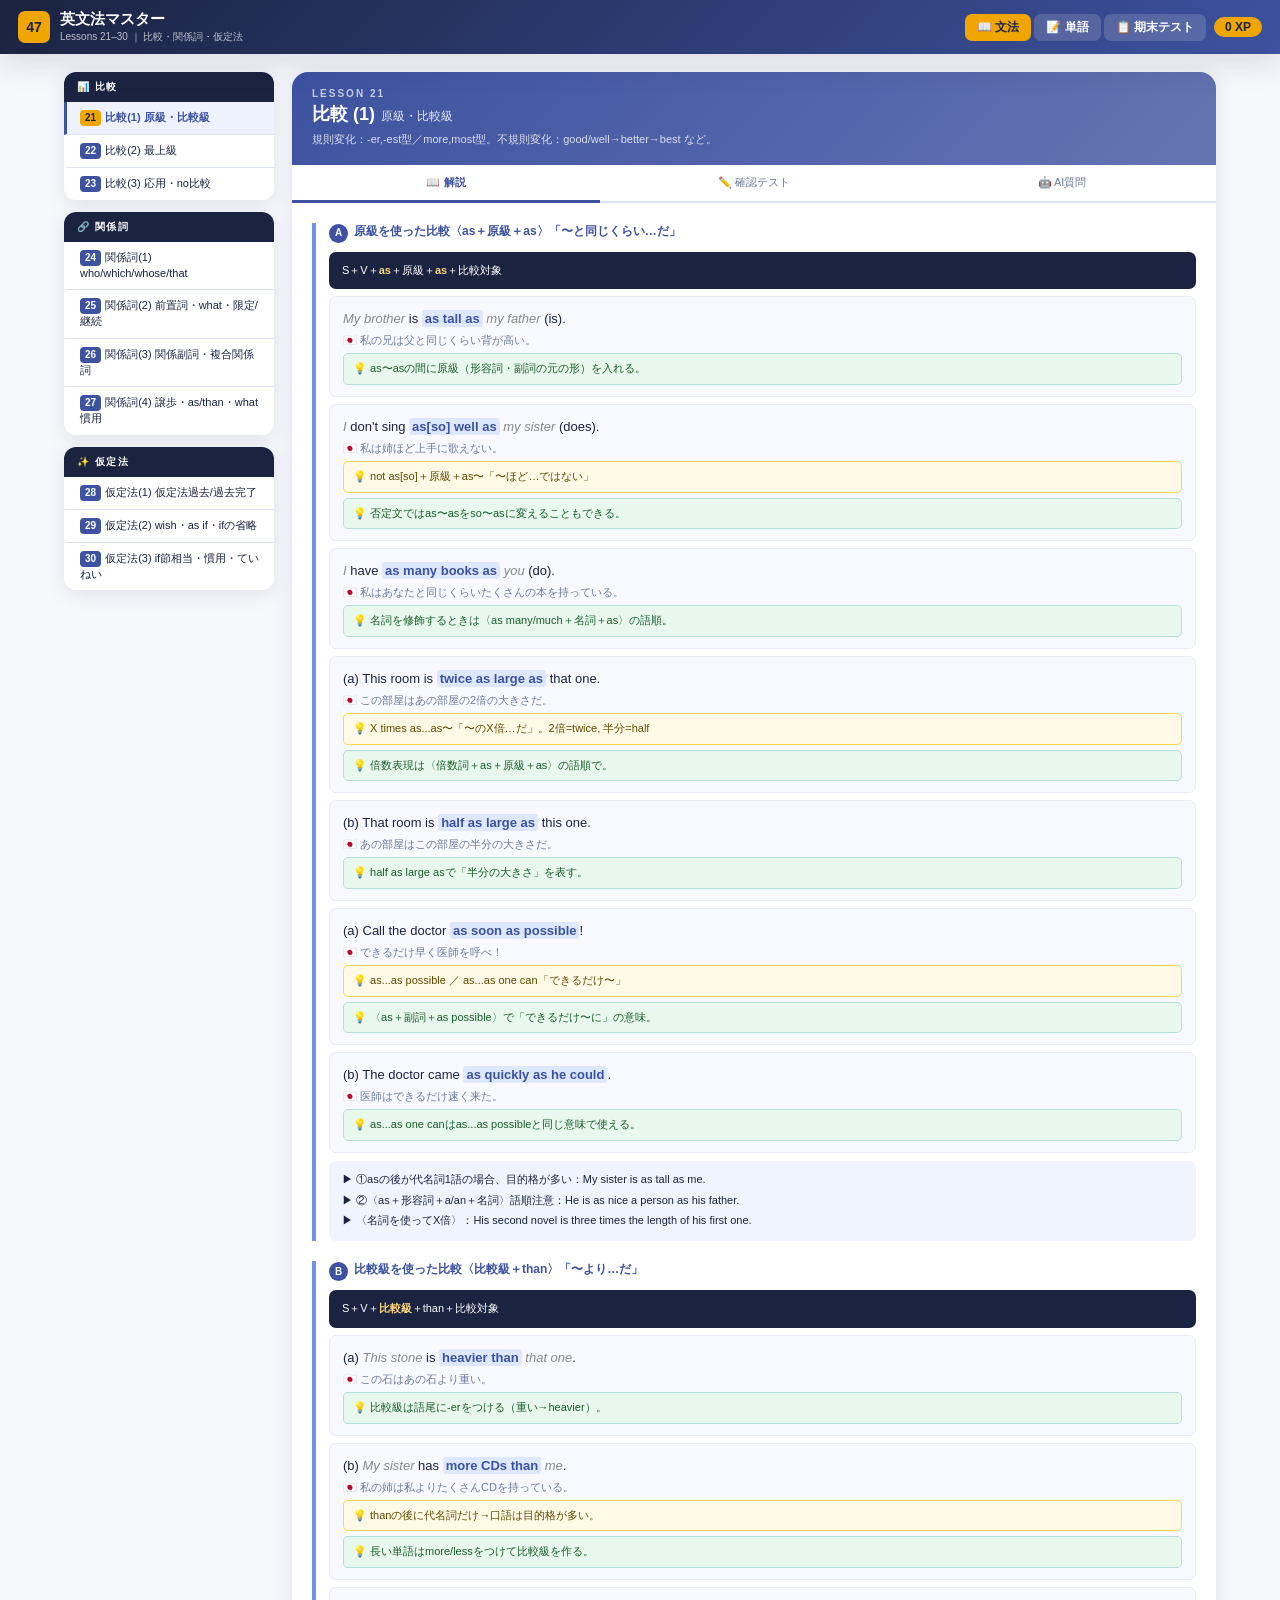
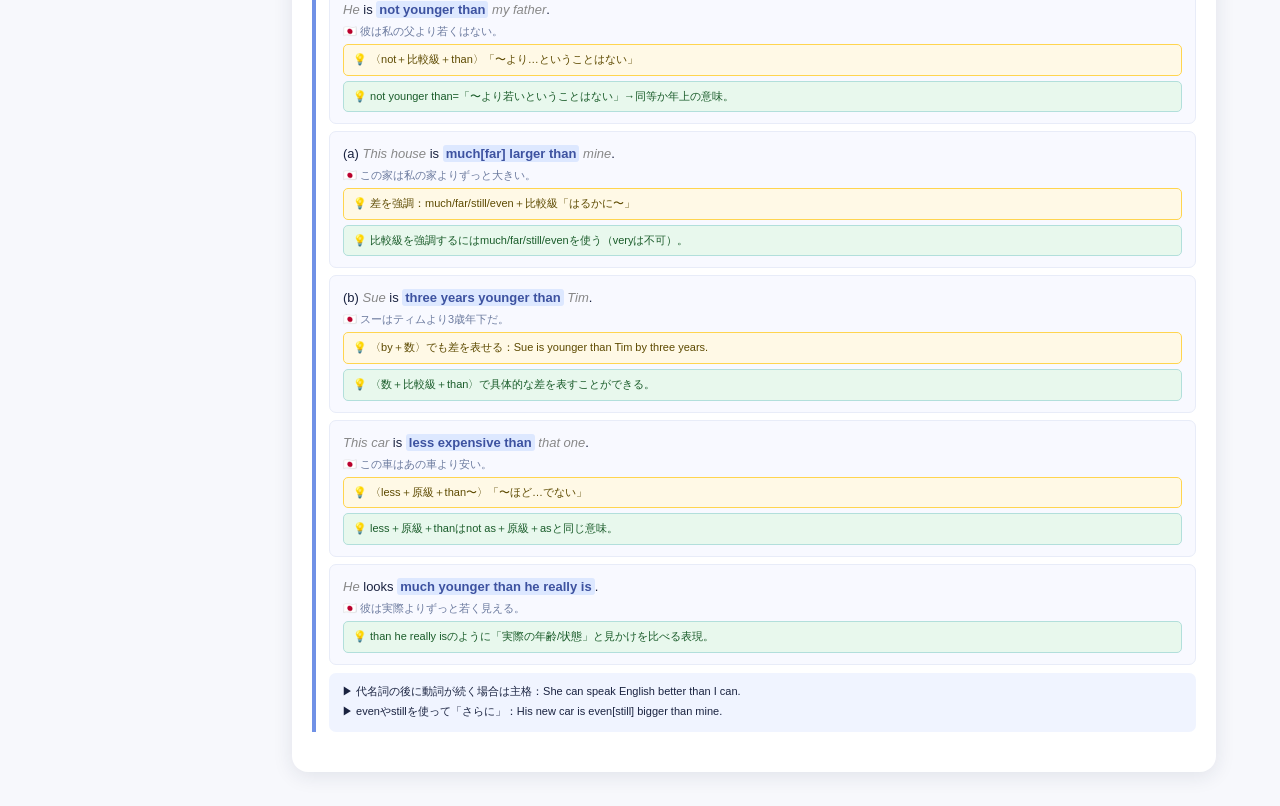
==== commit 8ac4bc2b: "Update index.html" ====
--- a/index.html
+++ b/index.html
@@ -74,6 +74,8 @@
 .ex-jp{font-size:11px;color:var(--muted);margin-top:3px;}
 .ex-note{font-size:11px;color:#5d4a00;background:#fff9e6;border:1px solid #ffd54f;border-radius:5px;padding:6px 9px;margin-top:5px;line-height:1.6;}
 .ex-note::before{content:"💡 ";}
+.ex-hint{font-size:11px;color:#1a5c2a;background:#e8f8ed;border:1px solid #b2dfdb;border-radius:5px;padding:6px 9px;margin-top:5px;line-height:1.6;}
+
 .tips-box{background:#f0f4ff;border-radius:7px;padding:9px 13px;margin-top:8px;}
 .tips-box p{font-size:11px;color:var(--navy);line-height:1.7;margin-bottom:2px;}
 .tips-box p::before{content:"▶ ";}
@@ -159,22 +161,25 @@
 
 /* VOCAB PAGE */
 .vocab-page{max-width:1180px;margin:0 auto;padding:18px 14px;}
-.vocab-notice{background:#fff9e6;border:1px solid #ffd54f;border-radius:10px;padding:14px 18px;margin-bottom:16px;font-size:12px;color:#856404;line-height:1.7;}
+.vocab-search-bar{display:flex;gap:8px;margin-bottom:12px;}
+.vocab-search-input{flex:1;padding:9px 14px;border:2px solid var(--border);border-radius:9px;font-size:13px;outline:none;transition:.2s;font-family:inherit;}
+.vocab-search-input:focus{border-color:var(--indigo);}
+.vocab-search-btn{padding:9px 16px;background:var(--indigo);color:#fff;border:none;border-radius:9px;font-size:12px;font-weight:700;cursor:pointer;}
 .vocab-header{background:#fff;border-radius:14px;box-shadow:var(--sh);padding:18px 22px;margin-bottom:16px;}
 .vocab-header h2{font-size:18px;font-weight:700;color:var(--navy);margin-bottom:6px;}
 .vocab-header p{font-size:12px;color:var(--muted);line-height:1.6;}
-.vocab-grid{display:grid;grid-template-columns:repeat(auto-fill,minmax(300px,1fr));gap:12px;margin-bottom:16px;}
-.vc{background:#fff;border-radius:10px;box-shadow:var(--sh);padding:14px 16px;border-left:4px solid var(--gold);transition:.2s;}
+.vocab-grid{display:grid;grid-template-columns:repeat(auto-fill,minmax(280px,1fr));gap:10px;margin-bottom:16px;}
+.vc{background:#fff;border-radius:10px;box-shadow:var(--sh);padding:12px 14px;border-left:4px solid var(--gold);transition:.2s;}
 .vc:hover{transform:translateY(-2px);box-shadow:var(--shl);}
-.vc-num{font-size:10px;color:var(--muted);font-weight:700;margin-bottom:3px;}
-.vc-en{font-size:18px;font-weight:700;color:var(--navy);margin-bottom:2px;}
-.vc-pron{font-size:11px;color:var(--sky);margin-bottom:5px;}
-.vc-phrase{font-size:12px;color:var(--indigo);font-weight:600;margin-bottom:2px;}
-.vc-jp-phrase{font-size:11px;color:var(--muted);margin-bottom:5px;}
-.vc-jp{font-size:13px;color:var(--text);font-weight:600;border-top:1px solid var(--border);padding-top:6px;margin-top:4px;}
+.vc.new-word{border-left-color:var(--sky);}
+.vc-num{font-size:10px;color:var(--muted);font-weight:700;margin-bottom:2px;}
+.vc-new-badge{display:inline-block;background:var(--sky);color:#fff;font-size:9px;font-weight:700;padding:1px 5px;border-radius:4px;margin-left:5px;vertical-align:middle;}
+.vc-en{font-size:16px;font-weight:700;color:var(--navy);margin-bottom:1px;}
+.vc-pron{font-size:11px;color:var(--sky);margin-bottom:4px;}
+.vc-jp{font-size:13px;color:var(--text);font-weight:600;}
 
 /* VOCAB QUIZ */
-.vocab-quiz-area{background:#fff;border-radius:14px;box-shadow:var(--sh);padding:20px;margin-top:16px;}
+.vocab-quiz-area{background:#fff;border-radius:14px;box-shadow:var(--sh);padding:20px;margin-bottom:16px;border:2px solid var(--gold);}
 .vq-title{font-size:15px;font-weight:700;color:var(--navy);margin-bottom:14px;}
 
 /* EXAM PAGE */
@@ -182,10 +187,10 @@
 .exam-home{background:#fff;border-radius:16px;box-shadow:var(--sh);padding:32px 24px;text-align:center;}
 .exam-home h2{font-size:22px;font-weight:700;color:var(--navy);margin-bottom:8px;}
 .exam-home p{font-size:13px;color:var(--muted);line-height:1.7;margin-bottom:20px;}
-.exam-stats{display:flex;justify-content:center;gap:12px;flex-wrap:wrap;margin-bottom:24px;}
-.estat{background:#f0f4ff;border-radius:10px;padding:12px 18px;text-align:center;min-width:90px;}
-.estat-num{font-size:20px;font-weight:700;color:var(--indigo);}
-.estat-pts{font-size:16px;font-weight:700;color:var(--gold);}
+.exam-stats{display:flex;justify-content:center;gap:10px;flex-wrap:wrap;margin-bottom:24px;}
+.estat{background:#f0f4ff;border-radius:10px;padding:10px 14px;text-align:center;min-width:80px;}
+.estat-num{font-size:18px;font-weight:700;color:var(--indigo);}
+.estat-pts{font-size:14px;font-weight:700;color:var(--gold);}
 .estat-lbl{font-size:10px;color:var(--muted);margin-top:2px;}
 .start-btn{padding:13px 34px;background:linear-gradient(135deg,var(--navy),var(--indigo));color:#fff;border:none;border-radius:12px;font-size:15px;font-weight:700;cursor:pointer;transition:.2s;box-shadow:0 4px 14px rgba(61,82,160,.3);}
 .start-btn:hover{transform:translateY(-2px);}
@@ -194,7 +199,6 @@
 .ep-bar-wrap{flex:1;height:8px;background:var(--border);border-radius:10px;overflow:hidden;}
 .ep-bar{height:100%;background:linear-gradient(90deg,var(--sky),var(--indigo));border-radius:10px;transition:.4s;}
 .ep-num{font-size:11px;color:var(--indigo);font-weight:700;white-space:nowrap;}
-.exam-timer-bar{background:linear-gradient(135deg,var(--navy),var(--indigo));color:#fff;border-radius:10px;padding:10px 18px;margin-bottom:14px;display:flex;align-items:center;justify-content:space-between;}
 .exam-section-card{background:#fff;border-radius:12px;box-shadow:var(--sh);margin-bottom:14px;overflow:hidden;}
 .exam-sec-header{padding:10px 16px;font-size:11px;font-weight:700;letter-spacing:1.5px;text-transform:uppercase;color:#fff;}
 .exam-sec-body{padding:16px;}
@@ -231,18 +235,14 @@
 .exam-submit-btn{padding:12px 32px;background:linear-gradient(135deg,var(--navy),var(--indigo));color:#fff;border:none;border-radius:11px;font-size:14px;font-weight:700;cursor:pointer;transition:.2s;}
 .exam-submit-btn:hover{transform:translateY(-2px);}
 /* EXAM RESULT */
-.exam-result{background:#fff;border-radius:16px;box-shadow:var(--sh);padding:32px 24px;text-align:center;}
+.exam-result{background:#fff;border-radius:16px;box-shadow:var(--sh);padding:32px 24px;text-align:center;margin-bottom:16px;}
 .exam-result-emoji{font-size:56px;margin-bottom:12px;}
 .exam-result-score{font-size:50px;font-weight:700;color:var(--indigo);}
 .exam-result-total{font-size:14px;color:var(--muted);margin-bottom:20px;}
 .exam-breakdown{display:flex;justify-content:center;flex-wrap:wrap;gap:10px;margin:16px 0;}
-.ex-bd{background:#f0f4ff;border-radius:9px;padding:10px 14px;text-align:center;min-width:95px;}
+.ex-bd{background:#f0f4ff;border-radius:9px;padding:10px 14px;text-align:center;min-width:85px;}
 .ex-bd-num{font-size:18px;font-weight:700;color:var(--indigo);}
 .ex-bd-lbl{font-size:10px;color:var(--muted);margin-top:2px;}
-.exam-detail{background:#f8f9ff;border-radius:10px;padding:14px;margin-top:16px;text-align:left;}
-.exam-detail h4{font-size:12px;font-weight:700;color:var(--navy);margin-bottom:10px;}
-.exam-detail-item{font-size:11px;padding:5px 0;border-bottom:1px solid var(--border);display:flex;align-items:center;gap:6px;}
-.exam-detail-item:last-child{border-bottom:none;}
 
 @media(max-width:720px){
   .app{flex-direction:column;padding:10px;}
@@ -316,23 +316,314 @@
 
 <script>
 // ================================================================
-// DATA: システム英単語 5訂版 1001-1008
-// （画像で確認できた単語のみ正確に登録）
+// DATA: システム英単語 5訂版 1001-1300（全300語）
+// 「新」マーク付きはisNewフラグで管理
 // ================================================================
 const VOCAB = [
-  {id:1001,en:"priority",phrase:"give top priority to safety",jp:"優先事項",jp_phrase:"安全を最優先する",pron:"praiɔ́(ː)rəti"},
-  {id:1002,en:"obstacle",phrase:"an obstacle to communication",jp:"障害；じゃま（な物）",jp_phrase:"コミュニケーションの障害",pron:"ábstəkl"},
-  {id:1003,en:"appetite",phrase:"have no appetite",jp:"食欲；欲望（＝desire）（＋for）",jp_phrase:"食欲がない",pron:"ǽpitait"},
-  {id:1004,en:"tension",phrase:"relieve tension",jp:"緊張；（形）張りつめた；（名）時制",jp_phrase:"緊張を緩和する",pron:"ténʃən"},
-  {id:1005,en:"tribe",phrase:"a Native American tribe",jp:"部族；種族",jp_phrase:"アメリカ先住民の部族",pron:"tráib"},
-  {id:1006,en:"budget",phrase:"cut the defense budget",jp:"予算案",jp_phrase:"防衛予算を削減する",pron:"bʌ́dʒit"},
-  {id:1007,en:"campaign",phrase:"the campaign to promote tourism",jp:"運動",jp_phrase:"観光を促進する運動",pron:"kæmpéin"},
-  {id:1008,en:"sorrow",phrase:"joy and sorrow",jp:"悲しみ",jp_phrase:"喜びと悲しみ",pron:"sórou"},
+  {id:1001,en:"priority",jp:"優先事項",pron:"praiɔ́(ː)rəti",isNew:false},
+  {id:1002,en:"obstacle",jp:"障害；じゃま（な物）",pron:"ábstəkl",isNew:false},
+  {id:1003,en:"appetite",jp:"食欲；欲望",pron:"ǽpitait",isNew:false},
+  {id:1004,en:"tension",jp:"緊張",pron:"ténʃən",isNew:false},
+  {id:1005,en:"tribe",jp:"部族；種族",pron:"tráib",isNew:false},
+  {id:1006,en:"budget",jp:"予算案",pron:"bʌ́dʒit",isNew:false},
+  {id:1007,en:"campaign",jp:"運動",pron:"kæmpéin",isNew:false},
+  {id:1008,en:"sorrow",jp:"悲しみ",pron:"sórou",isNew:false},
+  {id:1009,en:"satellite",jp:"衛星",pron:"sǽtəlàit",isNew:false},
+  {id:1010,en:"insight",jp:"洞察",pron:"ínsàit",isNew:false},
+  {id:1011,en:"cough",jp:"せき",pron:"kɔ́f",isNew:false},
+  {id:1012,en:"fate",jp:"運命",pron:"féit",isNew:false},
+  {id:1013,en:"scheme",jp:"計画",pron:"skíːm",isNew:false},
+  {id:1014,en:"insult",jp:"侮辱",pron:"ínsʌlt",isNew:false},
+  {id:1015,en:"inhabitant",jp:"住民",pron:"inhǽbitənt",isNew:false},
+  {id:1016,en:"fossil",jp:"化石",pron:"fɔ́sl",isNew:false},
+  {id:1017,en:"motive",jp:"動機",pron:"móutiv",isNew:false},
+  {id:1018,en:"instinct",jp:"本能",pron:"ínstinkt",isNew:false},
+  {id:1019,en:"legend",jp:"伝説",pron:"lédʒənd",isNew:false},
+  {id:1020,en:"empire",jp:"帝国",pron:"émpaiər",isNew:false},
+  {id:1021,en:"suburb",jp:"郊外",pron:"sʌ́bəːrb",isNew:false},
+  {id:1022,en:"architecture",jp:"建築",pron:"áːrkitèktʃər",isNew:false},
+  {id:1023,en:"passion",jp:"情熱",pron:"pǽʃən",isNew:false},
+  {id:1024,en:"cancer",jp:"がん",pron:"kǽnsər",isNew:false},
+  {id:1025,en:"logic",jp:"論理",pron:"lɔ́dʒik",isNew:false},
+  {id:1026,en:"dozen",jp:"ダース",pron:"dʌ́zn",isNew:false},
+  {id:1027,en:"harvest",jp:"収穫",pron:"háːrvist",isNew:false},
+  {id:1028,en:"ingredient",jp:"材料",pron:"ingrí:diənt",isNew:false},
+  {id:1029,en:"hypothesis",jp:"仮説",pron:"haipɔ́θisis",isNew:false},
+  {id:1030,en:"voyage",jp:"航海",pron:"vɔ́iidʒ",isNew:false},
+  {id:1031,en:"editor",jp:"編集者",pron:"éditər",isNew:false},
+  {id:1032,en:"option",jp:"選択の自由",pron:"ɔ́pʃən",isNew:false},
+  {id:1033,en:"hemisphere",jp:"半球",pron:"héməsfìər",isNew:true},
+  {id:1034,en:"mechanism",jp:"仕組み",pron:"mékənìzm",isNew:false},
+  {id:1035,en:"anthropologist",jp:"人類学者",pron:"ænθrəpɔ́lədʒist",isNew:false},
+  {id:1036,en:"tragedy",jp:"悲劇",pron:"trǽdʒidi",isNew:false},
+  {id:1037,en:"antibiotic",jp:"抗生物質",pron:"æntibaiɔ́tik",isNew:true},
+  {id:1038,en:"fare",jp:"運賃",pron:"féər",isNew:false},
+  {id:1039,en:"debt",jp:"借金",pron:"dét",isNew:false},
+  {id:1040,en:"curriculum",jp:"教育課程",pron:"kəríkjuləm",isNew:true},
+  {id:1041,en:"component",jp:"構成要素",pron:"kəmpóunənt",isNew:false},
+  {id:1042,en:"wheat",jp:"小麦",pron:"hwíːt",isNew:false},
+  {id:1043,en:"usage",jp:"語法",pron:"júːsidʒ",isNew:false},
+  {id:1044,en:"castle",jp:"城",pron:"kǽsl",isNew:false},
+  {id:1045,en:"famine",jp:"飢饉",pron:"fǽmin",isNew:false},
+  {id:1046,en:"extinction",jp:"絶滅",pron:"ikstínkʃən",isNew:false},
+  {id:1047,en:"purse",jp:"財布",pron:"pə́ːrs",isNew:false},
+  {id:1048,en:"folk",jp:"民族",pron:"fóuk",isNew:false},
+  {id:1049,en:"explosion",jp:"爆発",pron:"iksplóuʒən",isNew:false},
+  {id:1050,en:"portion",jp:"部分",pron:"pɔ́ːrʃən",isNew:false},
+  {id:1051,en:"organism",jp:"生物",pron:"ɔ́ːrgənìzm",isNew:false},
+  {id:1052,en:"merchant",jp:"商人",pron:"mə́ːrtʃənt",isNew:false},
+  {id:1053,en:"myth",jp:"神話",pron:"míθ",isNew:false},
+  {id:1054,en:"incident",jp:"出来事",pron:"ínsidənt",isNew:false},
+  {id:1055,en:"wildlife",jp:"野生生物",pron:"wáildlàif",isNew:false},
+  {id:1056,en:"congress",jp:"議会",pron:"kɔ́ŋgrəs",isNew:false},
+  {id:1057,en:"bay",jp:"湾",pron:"béi",isNew:false},
+  {id:1058,en:"penalty",jp:"刑",pron:"pénlti",isNew:false},
+  {id:1059,en:"heritage",jp:"遺産",pron:"héritidʒ",isNew:false},
+  {id:1060,en:"diversity",jp:"多様性",pron:"divə́ːrsiti",isNew:false},
+  {id:1061,en:"thumb",jp:"親指",pron:"θʌ́m",isNew:false},
+  {id:1062,en:"geography",jp:"地理",pron:"dʒiɔ́grəfi",isNew:true},
+  {id:1063,en:"factor",jp:"要因",pron:"fǽktər",isNew:false},
+  {id:1064,en:"discrimination",jp:"差別",pron:"diskriminéiʃən",isNew:false},
+  {id:1065,en:"virus",jp:"ウイルス",pron:"váiərəs",isNew:false},
+  {id:1066,en:"statue",jp:"像",pron:"stǽtʃuː",isNew:false},
+  {id:1067,en:"priest",jp:"神父",pron:"príːst",isNew:false},
+  {id:1068,en:"pioneer",jp:"先駆者",pron:"pàiəníər",isNew:false},
+  {id:1069,en:"trait",jp:"特徴",pron:"tréit",isNew:false},
+  {id:1070,en:"bond",jp:"きずな",pron:"bɔ́nd",isNew:false},
+  {id:1071,en:"grocery",jp:"食料品",pron:"gróusəri",isNew:false},
+  {id:1072,en:"secretary",jp:"秘書",pron:"sékrətèri",isNew:true},
+  {id:1073,en:"dialect",jp:"方言",pron:"dáiəlèkt",isNew:false},
+  {id:1074,en:"astronomy",jp:"天文学",pron:"əstrɔ́nəmi",isNew:true},
+  {id:1075,en:"youngster",jp:"子供",pron:"jʌ́ŋstər",isNew:false},
+  {id:1076,en:"substance",jp:"物質",pron:"sʌ́bstəns",isNew:false},
+  {id:1077,en:"finding",jp:"発見",pron:"fáindiŋ",isNew:false},
+  {id:1078,en:"strategy",jp:"戦略",pron:"strǽtidʒi",isNew:false},
+  {id:1079,en:"lung",jp:"肺",pron:"lʌ́ŋ",isNew:false},
+  {id:1080,en:"opponent",jp:"敵",pron:"əpóunənt",isNew:false},
+  {id:1081,en:"ritual",jp:"儀式",pron:"rítʃuəl",isNew:false},
+  {id:1082,en:"outcome",jp:"結果",pron:"áutkʌm",isNew:false},
+  {id:1083,en:"conservation",jp:"環境保護",pron:"kɔ̀nsərvéiʃən",isNew:false},
+  {id:1084,en:"mammal",jp:"哺乳類",pron:"mǽml",isNew:false},
+  {id:1085,en:"telescope",jp:"望遠鏡",pron:"téliskòup",isNew:false},
+  {id:1086,en:"refugee",jp:"難民",pron:"rèfjudʒíː",isNew:false},
+  {id:1087,en:"code",jp:"規則",pron:"kóud",isNew:false},
+  {id:1088,en:"flavor",jp:"風味",pron:"fléivər",isNew:false},
+  {id:1089,en:"particle",jp:"粒子",pron:"páːrtikl",isNew:false},
+  {id:1090,en:"nursing",jp:"看護",pron:"nə́ːrsiŋ",isNew:false},
+  {id:1091,en:"suicide",jp:"自殺",pron:"súːisàid",isNew:false},
+  {id:1092,en:"habitat",jp:"生息地",pron:"hǽbitæt",isNew:false},
+  {id:1093,en:"bullying",jp:"いじめ",pron:"búliŋ",isNew:false},
+  {id:1094,en:"dinosaur",jp:"恐竜",pron:"dáinəsɔ̀ːr",isNew:false},
+  {id:1095,en:"council",jp:"議会",pron:"káunsl",isNew:false},
+  {id:1096,en:"gender",jp:"性別",pron:"dʒéndər",isNew:false},
+  {id:1097,en:"surgery",jp:"手術",pron:"sə́ːrdʒəri",isNew:false},
+  {id:1098,en:"innovation",jp:"革新",pron:"ìnəvéiʃən",isNew:false},
+  {id:1099,en:"protein",jp:"タンパク質",pron:"próutiːn",isNew:false},
+  {id:1100,en:"nutrition",jp:"栄養",pron:"njuːtríʃən",isNew:false},
+  {id:1101,en:"disaster",jp:"災害",pron:"dizǽstər",isNew:false},
+  {id:1102,en:"emission",jp:"排出",pron:"imíʃən",isNew:false},
+  {id:1103,en:"ape",jp:"類人猿",pron:"éip",isNew:false},
+  {id:1104,en:"molecule",jp:"分子",pron:"mɔ́likjùːl",isNew:false},
+  {id:1105,en:"sweat",jp:"汗",pron:"swét",isNew:false},
+  {id:1106,en:"transplant",jp:"移植",pron:"trænsplǽnt",isNew:false},
+  {id:1107,en:"species",jp:"種",pron:"spíːʃiːz",isNew:false},
+  {id:1108,en:"tip",jp:"先",pron:"típ",isNew:false},
+  {id:1109,en:"cattle",jp:"牛",pron:"kǽtl",isNew:false},
+  {id:1110,en:"density",jp:"密度",pron:"dénsiti",isNew:true},
+  {id:1111,en:"concept",jp:"概念",pron:"kɔ́nsept",isNew:false},
+  {id:1112,en:"pale",jp:"青白い",pron:"péil",isNew:true},
+  {id:1113,en:"precious",jp:"貴重な",pron:"préʃəs",isNew:false},
+  {id:1114,en:"loyal",jp:"忠実な",pron:"lɔ́iəl",isNew:false},
+  {id:1115,en:"isolated",jp:"孤立している",pron:"áisəlèitid",isNew:false},
+  {id:1116,en:"generous",jp:"気前のよい",pron:"dʒénərəs",isNew:false},
+  {id:1117,en:"tropical",jp:"熱帯の",pron:"trɔ́pikəl",isNew:false},
+  {id:1118,en:"reluctant",jp:"したがらない",pron:"rilʌ́ktənt",isNew:false},
+  {id:1119,en:"vague",jp:"漠然とした",pron:"véig",isNew:false},
+  {id:1120,en:"vast",jp:"広大な",pron:"vǽst",isNew:false},
+  {id:1121,en:"numerous",jp:"たくさんの",pron:"njúːmərəs",isNew:false},
+  {id:1122,en:"rural",jp:"田舎の",pron:"rúərəl",isNew:false},
+  {id:1123,en:"widespread",jp:"広まっている",pron:"wáidspred",isNew:false},
+  {id:1124,en:"complicated",jp:"複雑な",pron:"kɔ́mplikèitid",isNew:false},
+  {id:1125,en:"visible",jp:"目に見える",pron:"vízəbl",isNew:false},
+  {id:1126,en:"raw",jp:"生の",pron:"rɔ́ː",isNew:false},
+  {id:1127,en:"remote",jp:"へんぴな",pron:"rimóut",isNew:false},
+  {id:1128,en:"urgent",jp:"緊急の",pron:"ə́ːrdʒənt",isNew:false},
+  {id:1129,en:"silly",jp:"ばかな",pron:"síli",isNew:false},
+  {id:1130,en:"striking",jp:"いちじるしい",pron:"stráikiŋ",isNew:false},
+  {id:1131,en:"adequate",jp:"十分な",pron:"ǽdikwit",isNew:false},
+  {id:1132,en:"extraordinary",jp:"並外れた",pron:"ikstrɔ́ːrdənèri",isNew:false},
+  {id:1133,en:"odd",jp:"おかしな",pron:"ɔ́d",isNew:false},
+  {id:1134,en:"abstract",jp:"抽象的な",pron:"ǽbstrækt",isNew:false},
+  {id:1135,en:"mutual",jp:"相互の",pron:"mjúːtʃuəl",isNew:false},
+  {id:1136,en:"excessive",jp:"過度の",pron:"iksésiv",isNew:false},
+  {id:1137,en:"ashamed",jp:"恥ずかしい",pron:"əʃéimd",isNew:false},
+  {id:1138,en:"tremendous",jp:"とてつもない",pron:"triméndəs",isNew:false},
+  {id:1139,en:"inevitable",jp:"避けられない",pron:"inévitəbl",isNew:false},
+  {id:1140,en:"pure",jp:"純粋な",pron:"pjúər",isNew:false},
+  {id:1141,en:"stable",jp:"安定した",pron:"stéibl",isNew:false},
+  {id:1142,en:"indifferent",jp:"無関心な",pron:"indífərənt",isNew:false},
+  {id:1143,en:"aggressive",jp:"攻撃的な",pron:"əgrésiv",isNew:false},
+  {id:1144,en:"ultimate",jp:"究極の",pron:"ʌ́ltimit",isNew:false},
+  {id:1145,en:"shy",jp:"内気な",pron:"ʃái",isNew:false},
+  {id:1146,en:"solar",jp:"太陽の",pron:"sóulər",isNew:false},
+  {id:1147,en:"profound",jp:"深い",pron:"prəfáund",isNew:false},
+  {id:1148,en:"subtle",jp:"微妙な",pron:"sʌ́tl",isNew:false},
+  {id:1149,en:"conservative",jp:"保守的な",pron:"kənsə́ːrvətiv",isNew:false},
+  {id:1150,en:"brave",jp:"勇敢な",pron:"bréiv",isNew:false},
+  {id:1151,en:"intense",jp:"強烈な",pron:"inténs",isNew:false},
+  {id:1152,en:"alcoholic",jp:"アルコールの",pron:"ælkəhɔ́lik",isNew:true},
+  {id:1153,en:"manual",jp:"手を使う",pron:"mǽnjuəl",isNew:false},
+  {id:1154,en:"cruel",jp:"残酷な",pron:"krúːəl",isNew:false},
+  {id:1155,en:"rational",jp:"理性的な",pron:"rǽʃənl",isNew:false},
+  {id:1156,en:"initial",jp:"最初の",pron:"iníʃəl",isNew:false},
+  {id:1157,en:"immune",jp:"免疫の",pron:"imjúːn",isNew:true},
+  {id:1158,en:"linguistic",jp:"言語の",pron:"liŋgwístik",isNew:false},
+  {id:1159,en:"crucial",jp:"重大な",pron:"krúːʃəl",isNew:false},
+  {id:1160,en:"verbal",jp:"言葉による",pron:"və́ːrbl",isNew:false},
+  {id:1161,en:"optimistic",jp:"楽観的な",pron:"ɔ̀ptimístik",isNew:false},
+  {id:1162,en:"flexible",jp:"柔軟な",pron:"fléksəbl",isNew:false},
+  {id:1163,en:"grateful",jp:"感謝している",pron:"gréitfl",isNew:false},
+  {id:1164,en:"lively",jp:"生き生きとした",pron:"láivli",isNew:false},
+  {id:1165,en:"overwhelming",jp:"圧倒的な",pron:"òuvərwélmiŋ",isNew:false},
+  {id:1166,en:"abundant",jp:"豊富な",pron:"əbʌ́ndənt",isNew:true},
+  {id:1167,en:"selfish",jp:"利己的な",pron:"sélfiʃ",isNew:false},
+  {id:1168,en:"ugly",jp:"みにくい",pron:"ʌ́gli",isNew:false},
+  {id:1169,en:"racial",jp:"人種の",pron:"réiʃəl",isNew:false},
+  {id:1170,en:"prominent",jp:"有名な",pron:"prɔ́minənt",isNew:false},
+  {id:1171,en:"controversial",jp:"物議を呼ぶ",pron:"kɔ̀ntrəvə́ːrʃəl",isNew:true},
+  {id:1172,en:"federal",jp:"連邦の",pron:"fédrəl",isNew:false},
+  {id:1173,en:"ridiculous",jp:"ばかげた",pron:"ridíkjuləs",isNew:false},
+  {id:1174,en:"imaginary",jp:"架空の",pron:"imǽdʒinèri",isNew:false},
+  {id:1175,en:"harsh",jp:"厳しい",pron:"háːrʃ",isNew:false},
+  {id:1176,en:"random",jp:"無作為な",pron:"rǽndəm",isNew:false},
+  {id:1177,en:"adolescent",jp:"思春期の",pron:"ædəlésnt",isNew:true},
+  {id:1178,en:"up-to-date",jp:"最新の",pron:"ʌptədéit",isNew:false},
+  {id:1179,en:"liberal",jp:"自由主義の",pron:"líbərəl",isNew:false},
+  {id:1180,en:"prior",jp:"前の",pron:"práiər",isNew:false},
+  {id:1181,en:"moderate",jp:"適度な",pron:"mɔ́dərit",isNew:false},
+  {id:1182,en:"fluent",jp:"流ちょうな",pron:"flúːənt",isNew:false},
+  {id:1183,en:"elaborate",jp:"手の込んだ",pron:"ilǽbərit",isNew:false},
+  {id:1184,en:"incredible",jp:"信じられない",pron:"inkrédəbl",isNew:false},
+  {id:1185,en:"radical",jp:"根本的な",pron:"rǽdikəl",isNew:false},
+  {id:1186,en:"acid",jp:"酸性の",pron:"ǽsid",isNew:false},
+  {id:1187,en:"deaf",jp:"耳が不自由な",pron:"déf",isNew:false},
+  {id:1188,en:"medieval",jp:"中世の",pron:"mìːdiíːvəl",isNew:false},
+  {id:1189,en:"ecological",jp:"生態の",pron:"ìːkəlɔ́dʒikəl",isNew:false},
+  {id:1190,en:"slight",jp:"少しの",pron:"sláit",isNew:false},
+  {id:1191,en:"ignorant",jp:"無知な",pron:"ígnarənt",isNew:false},
+  {id:1192,en:"cognitive",jp:"認知の",pron:"kɔ́gnətiv",isNew:false},
+  {id:1193,en:"absolutely",jp:"絶対に",pron:"ǽbsəlùːtli",isNew:false},
+  {id:1194,en:"virtually",jp:"ほとんど",pron:"və́ːrtʃuəli",isNew:false},
+  {id:1195,en:"somewhat",jp:"多少",pron:"sʌ́mhwɔ̀t",isNew:false},
+  {id:1196,en:"merely",jp:"単に",pron:"míərli",isNew:false},
+  {id:1197,en:"literally",jp:"文字通り",pron:"lítərəli",isNew:false},
+  {id:1198,en:"seemingly",jp:"一見",pron:"síːmiŋli",isNew:false},
+  {id:1199,en:"regardless",jp:"関係なく",pron:"rigáːrdlis",isNew:false},
+  {id:1200,en:"thoroughly",jp:"徹底的に",pron:"θə́ːrəli",isNew:true},
+  {id:1201,en:"submit",jp:"服従する；提出する",pron:"səbmít",isNew:false},
+  {id:1202,en:"tempt",jp:"誘惑する",pron:"témpt",isNew:false},
+  {id:1203,en:"resign",jp:"辞職する",pron:"rizáin",isNew:false},
+  {id:1204,en:"conform",jp:"従う",pron:"kənfɔ́ːrm",isNew:false},
+  {id:1205,en:"confine",jp:"限定する",pron:"kənfáin",isNew:false},
+  {id:1206,en:"assemble",jp:"組み立てる",pron:"əsémbl",isNew:false},
+  {id:1207,en:"dedicate",jp:"ささげる",pron:"dédikèit",isNew:false},
+  {id:1208,en:"advocate",jp:"主張する",pron:"ǽdvəkèit",isNew:false},
+  {id:1209,en:"thrive",jp:"繁栄する",pron:"θráiv",isNew:false},
+  {id:1210,en:"provoke",jp:"引き起こす",pron:"prəvóuk",isNew:false},
+  {id:1211,en:"dictate",jp:"命じる；要求する",pron:"díkteit",isNew:false},
+  {id:1212,en:"exploit",jp:"利用する；開発する",pron:"iksplɔ́it",isNew:false},
+  {id:1213,en:"surrender",jp:"降伏する",pron:"səréndər",isNew:false},
+  {id:1214,en:"reproduce",jp:"再生する；複製する",pron:"rìːprədjúːs",isNew:false},
+  {id:1215,en:"acknowledge",jp:"認める",pron:"æknɔ́lidʒ",isNew:false},
+  {id:1216,en:"swell",jp:"ふくらむ",pron:"swél",isNew:false},
+  {id:1217,en:"shed",jp:"落とす",pron:"ʃéd",isNew:false},
+  {id:1218,en:"wind",jp:"曲がる",pron:"wáind",isNew:false},
+  {id:1219,en:"cite",jp:"引き合いに出す",pron:"sáit",isNew:false},
+  {id:1220,en:"digest",jp:"消化する",pron:"daidʒést",isNew:false},
+  {id:1221,en:"skip",jp:"とばす；抜かす",pron:"skíp",isNew:false},
+  {id:1222,en:"bind",jp:"縛る；束縛する",pron:"báind",isNew:false},
+  {id:1223,en:"dissolve",jp:"溶解する",pron:"dizɔ́lv",isNew:false},
+  {id:1224,en:"implement",jp:"実行する",pron:"ímpləmènt",isNew:false},
+  {id:1225,en:"steer",jp:"操縦する",pron:"stíər",isNew:false},
+  {id:1226,en:"congratulate",jp:"祝福する",pron:"kəngrǽtʃulèit",isNew:false},
+  {id:1227,en:"designate",jp:"指定する",pron:"dézignèit",isNew:false},
+  {id:1228,en:"violate",jp:"破る；違反する",pron:"váiəlèit",isNew:false},
+  {id:1229,en:"presume",jp:"推定する；思う",pron:"prizjúːm",isNew:false},
+  {id:1230,en:"recruit",jp:"（新人を）入れる",pron:"rikrúːt",isNew:false},
+  {id:1231,en:"coincide",jp:"同時に起きる",pron:"kòuinsáid",isNew:false},
+  {id:1232,en:"enforce",jp:"施行する",pron:"infɔ́ːrs",isNew:false},
+  {id:1233,en:"displace",jp:"とってかわる",pron:"displéis",isNew:false},
+  {id:1234,en:"shrink",jp:"縮む；減る",pron:"ʃríŋk",isNew:false},
+  {id:1235,en:"betray",jp:"裏切る；もらす",pron:"bitréi",isNew:false},
+  {id:1236,en:"comprise",jp:"構成する；占める",pron:"kəmpráiz",isNew:false},
+  {id:1237,en:"indulge",jp:"ふける",pron:"indʌ́ldʒ",isNew:false},
+  {id:1238,en:"penetrate",jp:"入り込む",pron:"pénitrèit",isNew:false},
+  {id:1239,en:"devastate",jp:"壊滅させる",pron:"dévəstèit",isNew:false},
+  {id:1240,en:"plunge",jp:"突っ込む",pron:"plʌ́ndʒ",isNew:false},
+  {id:1241,en:"bounce",jp:"はね返る",pron:"báuns",isNew:true},
+  {id:1242,en:"contradict",jp:"矛盾する",pron:"kɔ̀ntrədíkt",isNew:false},
+  {id:1243,en:"prescribe",jp:"処方する",pron:"priskráib",isNew:false},
+  {id:1244,en:"oppress",jp:"しいたげる",pron:"əprés",isNew:false},
+  {id:1245,en:"cherish",jp:"胸に抱く",pron:"tʃériʃ",isNew:false},
+  {id:1246,en:"illuminate",jp:"照らす；解明する",pron:"ilúːminèit",isNew:false},
+  {id:1247,en:"trigger",jp:"きっかけになる",pron:"trígər",isNew:false},
+  {id:1248,en:"commute",jp:"通勤する；通学する",pron:"kəmjúːt",isNew:false},
+  {id:1249,en:"induce",jp:"誘う",pron:"indjúːs",isNew:false},
+  {id:1250,en:"utilize",jp:"利用する",pron:"júːtilàiz",isNew:false},
+  {id:1251,en:"snap",jp:"ポキンと折れる",pron:"snǽp",isNew:false},
+  {id:1252,en:"donate",jp:"提供する",pron:"dóuneit",isNew:false},
+  {id:1253,en:"hatch",jp:"（卵を）かえす",pron:"hǽtʃ",isNew:false},
+  {id:1254,en:"enclose",jp:"囲む",pron:"inklóuz",isNew:false},
+  {id:1255,en:"prevail",jp:"普及している；広まる",pron:"privéil",isNew:false},
+  {id:1256,en:"sigh",jp:"ため息をつく",pron:"sái",isNew:false},
+  {id:1257,en:"leak",jp:"漏れる；漏らす",pron:"líːk",isNew:false},
+  {id:1258,en:"compel",jp:"強制する",pron:"kəmpél",isNew:false},
+  {id:1259,en:"crush",jp:"押しつぶす",pron:"krʌ́ʃ",isNew:false},
+  {id:1260,en:"comprehend",jp:"理解する",pron:"kɔ̀mprihénd",isNew:false},
+  {id:1261,en:"negotiate",jp:"交渉する",pron:"nigóuʃièit",isNew:false},
+  {id:1262,en:"persist",jp:"持続する；残る",pron:"pərsíst",isNew:false},
+  {id:1263,en:"multiply",jp:"増やす；掛ける",pron:"mʌ́ltiplài",isNew:false},
+  {id:1264,en:"conceive",jp:"想像する",pron:"kənsíːv",isNew:false},
+  {id:1265,en:"compensate",jp:"埋め合わせる",pron:"kɔ́mpənsèit",isNew:false},
+  {id:1266,en:"suspend",jp:"中止する；つるす",pron:"səspénd",isNew:false},
+  {id:1267,en:"stir",jp:"かきたてる",pron:"stə́ːr",isNew:false},
+  {id:1268,en:"soak",jp:"浸す；吸収する",pron:"sóuk",isNew:false},
+  {id:1269,en:"refine",jp:"洗練する；磨きをかける",pron:"rifáin",isNew:false},
+  {id:1270,en:"arouse",jp:"刺激する；かき立てる",pron:"əráuz",isNew:false},
+  {id:1271,en:"precede",jp:"先行する",pron:"prisíːd",isNew:false},
+  {id:1272,en:"render",jp:"OをCにする；変える",pron:"réndər",isNew:false},
+  {id:1273,en:"mount",jp:"すえつける；乗る",pron:"máunt",isNew:false},
+  {id:1274,en:"retreat",jp:"退く",pron:"ritrí:t",isNew:false},
+  {id:1275,en:"startle",jp:"驚かせる",pron:"stáːrtl",isNew:false},
+  {id:1276,en:"dare",jp:"する勇気がある",pron:"déər",isNew:true},
+  {id:1277,en:"sphere",jp:"領域；範囲",pron:"sfíər",isNew:false},
+  {id:1278,en:"sequence",jp:"連続；順番；順序",pron:"síːkwəns",isNew:false},
+  {id:1279,en:"deposit",jp:"預金；頭金；堆積物",pron:"dipɔ́zit",isNew:false},
+  {id:1280,en:"poll",jp:"世論調査；投票",pron:"póul",isNew:false},
+  {id:1281,en:"caution",jp:"用心",pron:"kɔ́ːʃən",isNew:false},
+  {id:1282,en:"rage",jp:"激怒；怒り",pron:"réidʒ",isNew:false},
+  {id:1283,en:"formula",jp:"式；公式；方法；秘訣",pron:"fɔ́ːrmjulə",isNew:false},
+  {id:1284,en:"plot",jp:"筋；たくらみ；陰謀",pron:"plɔ́t",isNew:false},
+  {id:1285,en:"scope",jp:"範囲",pron:"skóup",isNew:false},
+  {id:1286,en:"norm",jp:"規範",pron:"nɔ́ːrm",isNew:false},
+  {id:1287,en:"disgust",jp:"嫌悪",pron:"disgʌ́st",isNew:false},
+  {id:1288,en:"compromise",jp:"妥協",pron:"kɔ́mprəmàiz",isNew:false},
+  {id:1289,en:"supervisor",jp:"監督者",pron:"súːpərvàizər",isNew:false},
+  {id:1290,en:"paradox",jp:"逆説",pron:"pǽrədɔ̀ks",isNew:false},
+  {id:1291,en:"tissue",jp:"（生物の）組織；ティッシュ",pron:"tíʃuː",isNew:false},
+  {id:1292,en:"breakdown",jp:"崩壊",pron:"bréikdàun",isNew:false},
+  {id:1293,en:"initiative",jp:"構想；主導権",pron:"iníʃiətiv",isNew:false},
+  {id:1294,en:"fabric",jp:"織物；布",pron:"fǽbrik",isNew:false},
+  {id:1295,en:"publicity",jp:"宣伝；広告",pron:"pʌblísiti",isNew:false},
+  {id:1296,en:"summit",jp:"頂上；頂点；首脳会議",pron:"sʌ́mit",isNew:false},
+  {id:1297,en:"flock",jp:"群れ",pron:"flɔ́k",isNew:false},
+  {id:1298,en:"plague",jp:"疫病",pron:"pléig",isNew:false},
+  {id:1299,en:"haste",jp:"急ぐこと",pron:"héist",isNew:false},
+  {id:1300,en:"nap",jp:"うたた寝",pron:"nǽp",isNew:false},
 ];
-// ※ 1009以降は画像未確認のため未登録
-
-// ================================================================
-// DATA: 全文法レッスン（教科書精読）
+
+// ================================================================
+// DATA: 全文法レッスン
 // ================================================================
 const LESSONS_DATA = {
   l21:{num:21,title:"比較 (1)",jp:"原級・比較級",color:"#3d52a0",
@@ -341,26 +632,26 @@
       {badge:"A",title:"原級を使った比較〈as＋原級＋as〉「〜と同じくらい…だ」",
         formula:"S＋V＋<b>as</b>＋原級＋<b>as</b>＋比較対象",
         pts:[
-          {en:"<em>My brother</em> is <mark>as tall as</mark> <em>my father</em> (is).",jp:"私の兄は父と同じくらい背が高い。"},
-          {en:"<em>I</em> don't sing <mark>as[so] well as</mark> <em>my sister</em> (does).",jp:"私は姉ほど上手に歌えない。",note:"not as[so]＋原級＋as〜「〜ほど…ではない」"},
-          {en:"<em>I</em> have <mark>as many books as</mark> <em>you</em> (do).",jp:"私はあなたと同じくらいたくさんの本を持っている。"},
-          {en:"(a) This room is <mark>twice as large as</mark> that one.",jp:"この部屋はあの部屋の2倍の大きさだ。",note:"X times as...as〜「〜のX倍…だ」。2倍=twice, 半分=half, 4分の1=a quarter"},
-          {en:"(b) That room is <mark>half as large as</mark> this one.",jp:"あの部屋はこの部屋の半分の大きさだ。"},
-          {en:"(a) Call the doctor <mark>as soon as possible</mark>!",jp:"できるだけ早く医師を呼べ！",note:"as...as possible ／ as...as one can「できるだけ〜」"},
-          {en:"(b) The doctor came <mark>as quickly as he could</mark>.",jp:"医師はできるだけ速く来た。"},
+          {en:"<em>My brother</em> is <mark>as tall as</mark> <em>my father</em> (is).",jp:"私の兄は父と同じくらい背が高い。",hint:"as〜asの間に原級（形容詞・副詞の元の形）を入れる。"},
+          {en:"<em>I</em> don't sing <mark>as[so] well as</mark> <em>my sister</em> (does).",jp:"私は姉ほど上手に歌えない。",note:"not as[so]＋原級＋as〜「〜ほど…ではない」",hint:"否定文ではas〜asをso〜asに変えることもできる。"},
+          {en:"<em>I</em> have <mark>as many books as</mark> <em>you</em> (do).",jp:"私はあなたと同じくらいたくさんの本を持っている。",hint:"名詞を修飾するときは〈as many/much＋名詞＋as〉の語順。"},
+          {en:"(a) This room is <mark>twice as large as</mark> that one.",jp:"この部屋はあの部屋の2倍の大きさだ。",note:"X times as...as〜「〜のX倍…だ」。2倍=twice, 半分=half",hint:"倍数表現は〈倍数詞＋as＋原級＋as〉の語順で。"},
+          {en:"(b) That room is <mark>half as large as</mark> this one.",jp:"あの部屋はこの部屋の半分の大きさだ。",hint:"half as large asで「半分の大きさ」を表す。"},
+          {en:"(a) Call the doctor <mark>as soon as possible</mark>!",jp:"できるだけ早く医師を呼べ！",note:"as...as possible ／ as...as one can「できるだけ〜」",hint:"〈as＋副詞＋as possible〉で「できるだけ〜に」の意味。"},
+          {en:"(b) The doctor came <mark>as quickly as he could</mark>.",jp:"医師はできるだけ速く来た。",hint:"as...as one canはas...as possibleと同じ意味で使える。"},
         ],
         tips:["①asの後が代名詞1語の場合、目的格が多い：My sister is as tall as me.","②〈as＋形容詞＋a/an＋名詞〉語順注意：He is as nice a person as his father.","〈名詞を使ってX倍〉：His second novel is three times the length of his first one."]
       },
       {badge:"B",title:"比較級を使った比較〈比較級＋than〉「〜より…だ」",
         formula:"S＋V＋<b>比較級</b>＋than＋比較対象",
         pts:[
-          {en:"(a) <em>This stone</em> is <mark>heavier than</mark> <em>that one</em>.",jp:"この石はあの石より重い。"},
-          {en:"(b) <em>My sister</em> has <mark>more CDs than</mark> <em>me</em>.",jp:"私の姉は私よりたくさんCDを持っている。",note:"thanの後に代名詞だけ→口語は目的格が多い。"},
-          {en:"<em>He</em> is <mark>not younger than</mark> <em>my father</em>.",jp:"彼は私の父より若くはない。",note:"〈not＋比較級＋than〉「〜より…ということはない」"},
-          {en:"(a) <em>This house</em> is <mark>much[far] larger than</mark> <em>mine</em>.",jp:"この家は私の家よりずっと大きい。",note:"差を強調：much/far/still/even＋比較級「はるかに〜」"},
-          {en:"(b) <em>Sue</em> is <mark>three years younger than</mark> <em>Tim</em>.",jp:"スーはティムより3歳年下だ。",note:"〈by＋数〉でも差を表せる：Sue is younger than Tim by three years."},
-          {en:"<em>This car</em> is <mark>less expensive than</mark> <em>that one</em>.",jp:"この車はあの車より安い。",note:"〈less＋原級＋than〜〉「〜ほど…でない」＝〈not as[so]＋原級＋as〜〉"},
-          {en:"<em>He</em> looks <mark>much younger than he really is</mark>.",jp:"彼は実際よりずっと若く見える。",note:"「みかけの年齢」と「実年齢」の比較"},
+          {en:"(a) <em>This stone</em> is <mark>heavier than</mark> <em>that one</em>.",jp:"この石はあの石より重い。",hint:"比較級は語尾に-erをつける（重い→heavier）。"},
+          {en:"(b) <em>My sister</em> has <mark>more CDs than</mark> <em>me</em>.",jp:"私の姉は私よりたくさんCDを持っている。",note:"thanの後に代名詞だけ→口語は目的格が多い。",hint:"長い単語はmore/lessをつけて比較級を作る。"},
+          {en:"<em>He</em> is <mark>not younger than</mark> <em>my father</em>.",jp:"彼は私の父より若くはない。",note:"〈not＋比較級＋than〉「〜より…ということはない」",hint:"not younger than=「〜より若いということはない」→同等か年上の意味。"},
+          {en:"(a) <em>This house</em> is <mark>much[far] larger than</mark> <em>mine</em>.",jp:"この家は私の家よりずっと大きい。",note:"差を強調：much/far/still/even＋比較級「はるかに〜」",hint:"比較級を強調するにはmuch/far/still/evenを使う（veryは不可）。"},
+          {en:"(b) <em>Sue</em> is <mark>three years younger than</mark> <em>Tim</em>.",jp:"スーはティムより3歳年下だ。",note:"〈by＋数〉でも差を表せる：Sue is younger than Tim by three years.",hint:"〈数＋比較級＋than〉で具体的な差を表すことができる。"},
+          {en:"<em>This car</em> is <mark>less expensive than</mark> <em>that one</em>.",jp:"この車はあの車より安い。",note:"〈less＋原級＋than〜〉「〜ほど…でない」",hint:"less＋原級＋thanはnot as＋原級＋asと同じ意味。"},
+          {en:"<em>He</em> looks <mark>much younger than he really is</mark>.",jp:"彼は実際よりずっと若く見える。",hint:"than he really isのように「実際の年齢/状態」と見かけを比べる表現。"},
         ],
         tips:["代名詞の後に動詞が続く場合は主格：She can speak English better than I can.","evenやstillを使って「さらに」：His new car is even[still] bigger than mine."]
       }
@@ -372,29 +663,28 @@
       {badge:"A",title:"最上級を使った比較▶〈(the＋)最上級＋in[of]＋(代)名詞〉",
         formula:"the＋<b>最上級</b>＋in[of]＋範囲",
         pts:[
-          {en:"*(a) He is <mark>the fastest sprinter</mark> in this school.",jp:"彼はこの学校で最も速いスプリンターだ。",note:"in：範囲の中 ／ of：比べる相手を個別に意識"},
-          {en:"(b) He swims <mark>fastest of us all</mark>.",jp:"彼は私たち全員の中で最も速く泳ぐ。",note:"副詞の最上級はtheを置かないことが多い。"},
-          {en:"She is <mark>by far[much] the best singer</mark> in this country.",jp:"彼女はこの国で群を抜いて最高の歌手だ。",note:"by far/much＋(the＋)最上級「はるかに〜/抜群に〜」"},
-          {en:"This is <mark>the least expensive computer</mark> in this store.",jp:"これはこの店で最も安いコンピューターだ。",note:"〈the least...〉「もっとも…でない」。leastはlittleの最上級。"},
-          {en:"This is <mark>one of the nicest rooms</mark> in the hotel.",jp:"これはホテルで最も素敵な部屋の1つだ。",note:"〈one of the＋最上級＋複数形の名詞〉「もっとも〜な…の1つ」"},
-          {en:"Henry is <mark>the second tallest student</mark> in this class.",jp:"ヘンリーはこのクラスで2番目に背が高い生徒だ。",note:"〈the second[third/fourth]＋最上級＋単数形の名詞〉「2[3,4]番目に…な〜」"},
+          {en:"(a) He is <mark>the fastest sprinter</mark> in this school.",jp:"彼はこの学校で最も速いスプリンターだ。",note:"in：範囲の中 ／ of：比べる相手を個別に意識",hint:"最上級は必ずtheをつけ、範囲をin/ofで示す。"},
+          {en:"(b) He swims <mark>fastest of us all</mark>.",jp:"彼は私たち全員の中で最も速く泳ぐ。",note:"副詞の最上級はtheを置かないことが多い。",hint:"副詞の最上級はtheなしでOK（形容詞の最上級はtheが必要）。"},
+          {en:"She is <mark>by far[much] the best singer</mark> in this country.",jp:"彼女はこの国で群を抜いて最高の歌手だ。",note:"by far/much＋(the＋)最上級「はるかに〜/抜群に〜」",hint:"by farはthe＋最上級の前に置いて「群を抜いて」を表す。"},
+          {en:"This is <mark>the least expensive computer</mark> in this store.",jp:"これはこの店で最も安いコンピューターだ。",note:"〈the least...〉「もっとも…でない」。",hint:"leastはlittleの最上級。the least expensiveは「最も高くない＝最も安い」。"},
+          {en:"This is <mark>one of the nicest rooms</mark> in the hotel.",jp:"これはホテルで最も素敵な部屋の1つだ。",note:"〈one of the＋最上級＋複数形の名詞〉",hint:"one ofの後の名詞は必ず複数形にすること。"},
+          {en:"Henry is <mark>the second tallest student</mark> in this class.",jp:"ヘンリーはこのクラスで2番目に背が高い生徒だ。",note:"〈the second＋最上級＋単数形の名詞〉「2番目に…な〜」",hint:"序数（second/third）＋最上級で「〜番目に…だ」を表す。"},
         ],tips:[]
       },
       {badge:"B",title:"原級・比較級を使って最上級の意味を表す",formula:"",
         pts:[
-          {en:"<mark>No (other) state</mark> in the United States is <mark>as[so] large as</mark> Alaska.",jp:"アラスカほど広い州はアメリカにない。",note:"〈No(other)＋単数名詞...as[so]＋原級＋as〜〉「〜ほど…なものはない」"},
-          {en:"<mark>No (other) state</mark> in the United States is <mark>larger than</mark> Alaska.",jp:"アラスカよりも大きい州はアメリカにない。",note:"〈No(other)＋単数名詞...比較級＋than〜〉「〜よりも…なものはない」"},
-          {en:"Alaska is <mark>larger than any other state</mark> in the United States.",jp:"アラスカはアメリカの他のどの州よりも広い。",note:"〈比較級＋than any other＋単数名詞〉「ほかのどの〜よりも…だ」"},
+          {en:"<mark>No (other) state</mark> in the United States is <mark>as[so] large as</mark> Alaska.",jp:"アラスカほど広い州はアメリカにない。",note:"〈No(other)＋単数名詞...as[so]＋原級＋as〜〉「〜ほど…なものはない」",hint:"No (other)＋単数名詞で最上級と同じ意味を原級で表せる。"},
+          {en:"<mark>No (other) state</mark> in the United States is <mark>larger than</mark> Alaska.",jp:"アラスカよりも大きい州はアメリカにない。",note:"〈No(other)＋単数名詞...比較級＋than〜〉",hint:"比較級でも最上級と同じ意味を表せる。3つの表現は入れ替え可能。"},
+          {en:"Alaska is <mark>larger than any other state</mark> in the United States.",jp:"アラスカはアメリカの他のどの州よりも広い。",note:"〈比較級＋than any other＋単数名詞〉",hint:"than any other＋単数名詞で「他のどの〜よりも」の意味。"},
         ],
-        tips:["Nothing(else) is as[so] precious as time.のようにnothing/anythingで「こと・もの」を対象にした最上級の意味を表せる。"]
+        tips:["Nothing(else) is as[so] precious as time.のように最上級の意味を表せる。"]
       },
       {badge:"C",title:"原級を用いたさまざまな表現",formula:"",
         pts:[
-          {en:"The drama was <mark>not so much a tragedy as a comedy</mark>.",jp:"そのドラマは悲劇というよりはむしろ喜劇だった。",note:"〈not so much A as B〉「AというよりはむしろB」≒B rather than A / more(of) B than A"},
-          {en:"(a) She looks <mark>as cheerful as ever</mark>.",jp:"彼女はあいかわらず元気そうに見える。"},
-          {en:"(b) He is <mark>as great an actor as ever lived</mark>.",jp:"彼はかつてないほど偉大な俳優だ。",note:"「きわめて〜」"},
-          {en:"(c) He is <mark>as honest as any man I know</mark>.",jp:"彼は私の知っている誰にも劣らず正直だ。",note:"「きわめて〜」"},
-          {en:"<mark>As many as</mark> fifty thousand birds spend the winter here.",jp:"5万羽もの鳥がここで冬を過ごす。",note:"〈as many as＋数詞〉「(量が)〜もの」"},
+          {en:"The drama was <mark>not so much a tragedy as a comedy</mark>.",jp:"そのドラマは悲劇というよりはむしろ喜劇だった。",note:"〈not so much A as B〉「AというよりはむしろB」",hint:"not so much A as B ＝ B rather than A と言い換えられる。"},
+          {en:"(a) She looks <mark>as cheerful as ever</mark>.",jp:"彼女はあいかわらず元気そうに見える。",hint:"as ever（かつてと同じように）で「あいかわらず〜」を表す。"},
+          {en:"(b) He is <mark>as great an actor as ever lived</mark>.",jp:"彼はかつてないほど偉大な俳優だ。",hint:"as 形容詞 as ever livedで「かつてない〜」という最高の褒め言葉。"},
+          {en:"<mark>As many as</mark> fifty thousand birds spend the winter here.",jp:"5万羽もの鳥がここで冬を過ごす。",note:"〈as many as＋数詞〉「(量が)〜もの」",hint:"as many asは「驚くほど多い数」を表す強調表現。"},
         ],
         tips:["〈as early as〜〉「早くも〜」：Radio broadcasting started as early as 1920.","〈as good as〜〉「ほとんど〜と同じ」：This house is as good as new."]
       }
@@ -405,33 +695,32 @@
     sections:[
       {badge:"A",title:"比較級を用いたさまざまな表現",formula:"",
         pts:[
-          {en:"We chose <mark>the smaller of the two</mark> puppies.",jp:"私たちは2匹の子犬のうちより小さいほうを選んだ。",note:"〈the＋比較級＋of the two〉「2つのうちで、より〜なほう」"},
-          {en:"The tree is growing <mark>taller and taller</mark>.",jp:"木はどんどん高くなっている。",note:"〈比較級＋and＋比較級〉「ますます〜」"},
-          {en:"<mark>The more</mark> I study, <mark>the more</mark> I know.",jp:"勉強すればするほど、より多くのことを知る。",note:"〈the＋比較級…, the＋比較級…〉「〜すればするほど…」"},
-          {en:"We respect him <mark>all the more for</mark> his honesty.",jp:"彼の誠実さのゆえに、いっそう彼を尊敬している。",note:"〈all the＋比較級〉「それだけ〜/ますます〜」後ろにfor/becauseを伴う"},
-          {en:"His behavior was <mark>more foolish than rude</mark>.",jp:"彼の行動は失礼というよりはむしろ愚かだった。",note:"〈more B than A〉「AというよりはむしろB」"},
-          {en:"He can't write a simple report, <mark>much[still] less</mark> a novel.",jp:"彼は簡単なレポートさえ書けないのに、ましてや小説など書けない。",note:"〈much[still] less〉「ましてや…でない」（否定文の直後）"},
-          {en:"Humans are <mark>superior to</mark> gorillas in intelligence.",jp:"人間は知性においてゴリラよりも優れている。",note:"〈superior to〜〉「〜より優れている」はtoを使う（thanではない）"},
-        ],
-        tips:["none the less(〜)「(〜であるが)それでもやはり」：We respect him none the less for his faults."]
+          {en:"We chose <mark>the smaller of the two</mark> puppies.",jp:"私たちは2匹の子犬のうちより小さいほうを選んだ。",note:"〈the＋比較級＋of the two〉「2つのうちで、より〜なほう」",hint:"2つのものを比べるときは比較級＋of the twoを使い、theをつける。"},
+          {en:"The tree is growing <mark>taller and taller</mark>.",jp:"木はどんどん高くなっている。",note:"〈比較級＋and＋比較級〉「ますます〜」",hint:"比較級and比較級で「どんどん〜になる」という変化を表す。"},
+          {en:"<mark>The more</mark> I study, <mark>the more</mark> I know.",jp:"勉強すればするほど、より多くのことを知る。",note:"〈the＋比較級…, the＋比較級…〉「〜すればするほど…」",hint:"The＋比較級で始まる節は、比例関係を表す。両方の節にtheをつける。"},
+          {en:"We respect him <mark>all the more for</mark> his honesty.",jp:"彼の誠実さのゆえに、いっそう彼を尊敬している。",note:"〈all the＋比較級〉「それだけ〜/ますます〜」",hint:"all the＋比較級の後にfor/becauseをつけて理由を示せる。"},
+          {en:"His behavior was <mark>more foolish than rude</mark>.",jp:"彼の行動は失礼というよりはむしろ愚かだった。",note:"〈more B than A〉「AというよりはむしろB」",hint:"more B than Aはnot so much A as Bと同じ意味で使える。"},
+          {en:"He can't write a simple report, <mark>much[still] less</mark> a novel.",jp:"彼は簡単なレポートさえ書けないのに、ましてや小説など書けない。",note:"〈much[still] less〉「ましてや…でない」",hint:"否定文の後ろにmuch lessを続けて「ましてや〜はなおさら無理だ」を表す。"},
+          {en:"Humans are <mark>superior to</mark> gorillas in intelligence.",jp:"人間は知性においてゴリラよりも優れている。",note:"〈superior to〜〉「〜より優れている」はtoを使う（thanではない）",hint:"superior/inferior/senior/juniorなどはthanではなくtoを使う。"},
+        ],tips:[]
       },
       {badge:"B",title:"noを使った比較表現",formula:"",
         pts:[
-          {en:"<em>The video camera</em> is <mark>no bigger than</mark> <em>my hand</em>.",jp:"そのビデオカメラは手のひらほどの大きさしかない。",note:"〈A…no＋比較級＋than B〉「同じ程度にしか…でない（ほんの〜）」"},
-          {en:"(a) <em>Sleeping too much</em> is <mark>no more healthy than</mark> <em>eating too much</em> (is).",jp:"寝すぎは食べすぎと同様に健康的でない。",note:"〈A…no more…than B〉「〜と同様に…でない」（クジラの構文）"},
-          {en:"(b) <em>Relaxing</em> is <mark>no less important than</mark> <em>working</em> (is).",jp:"休息することは働くことと同様に重要だ。",note:"〈A…no less…than B〉「〜に劣らず…だ」"},
-          {en:"(a) He paid me <mark>no more than</mark> 3,000 yen for the work.",jp:"彼はその仕事に対してたったの3,000円しか払わなかった。",note:"〈no more than〜〉「(ほんの)〜しか」＝only"},
-          {en:"(b) There were <mark>not more than</mark> twenty people in the theater.",jp:"その劇場には多くても20人しかいなかった。",note:"〈not more than〜〉「(多くて)せいぜい〜」＝at most"},
-          {en:"(a) She paid me <mark>no less than</mark> 30,000 yen for the work.",jp:"彼女はその仕事に対して30,000円もの額を払ってくれた。",note:"〈no less than〜〉「〜ほども多く」＝as many[much] as〜"},
-          {en:"(b) The cost will be <mark>not less than</mark> 20,000 yen.",jp:"費用は少なくとも20,000円になるだろう。",note:"〈not less than〜〉「少なくとも〜」＝at least"},
+          {en:"<em>The video camera</em> is <mark>no bigger than</mark> <em>my hand</em>.",jp:"そのビデオカメラは手のひらほどの大きさしかない。",note:"〈A…no＋比較級＋than B〉「同じ程度にしか…でない」",hint:"noは「少しも（程度が超えない）」というニュアンスで比較級を打ち消す。"},
+          {en:"(a) <em>Sleeping too much</em> is <mark>no more healthy than</mark> <em>eating too much</em> (is).",jp:"寝すぎは食べすぎと同様に健康的でない。",note:"〈A…no more…than B〉「〜と同様に…でない」（クジラの構文）",hint:"no more...than（クジラの構文）：AもBも同様に「〜でない」という比較。"},
+          {en:"(b) <em>Relaxing</em> is <mark>no less important than</mark> <em>working</em> (is).",jp:"休息することは働くことと同様に重要だ。",note:"〈A…no less…than B〉「〜に劣らず…だ」",hint:"no less...thanはAとBが同様に「〜だ」という肯定的比較。"},
+          {en:"(a) He paid me <mark>no more than</mark> 3,000 yen for the work.",jp:"彼はその仕事に対してたったの3,000円しか払わなかった。",note:"〈no more than〜〉「(ほんの)〜しか」＝only",hint:"no more than=only（少なさを強調）。not more than=at most（上限）。"},
+          {en:"(b) There were <mark>not more than</mark> twenty people in the theater.",jp:"その劇場には多くても20人しかいなかった。",note:"〈not more than〜〉「(多くて)せいぜい〜」＝at most",hint:"not more thanは「多くてもせいぜい〜」という上限を表す。"},
+          {en:"(a) She paid me <mark>no less than</mark> 30,000 yen for the work.",jp:"彼女はその仕事に対して30,000円もの額を払ってくれた。",note:"〈no less than〜〉「〜ほども多く」＝as many[much] as〜",hint:"no less than=as many as（多さを強調）。not less than=at least（下限）。"},
+          {en:"(b) The cost will be <mark>not less than</mark> 20,000 yen.",jp:"費用は少なくとも20,000円になるだろう。",note:"〈not less than〜〉「少なくとも〜」＝at least",hint:"not less thanは「少なくとも〜」という下限を表す。"},
         ],tips:[]
       },
       {badge:"C",title:"最上級を用いたさまざまな表現",formula:"",
         pts:[
-          {en:"(a) I feel <mark>happiest</mark> when I'm with my friends.",jp:"私は友達といる時が一番幸せだ。",note:"自分の中での比較の場合、最上級にtheはつけない。"},
-          {en:"(b) This lake is <mark>deepest</mark> here.",jp:"この湖はここが一番深い。"},
-          {en:"(a) People are <mark>at their best</mark> when they are under pressure.",jp:"人はプレッシャーにさらされている時に最高の状態になる。",note:"〈at one's best〉「最高の状態の」"},
-          {en:"(b) The small factory can produce 30 cars a month <mark>at (the) best</mark>.",jp:"その小工場は月に最高でも30台の車しか生産できない。",note:"〈at (the) best〉「せいぜい〜程度」（⇔at(the) worst「いくら悪くても」）"},
+          {en:"(a) I feel <mark>happiest</mark> when I'm with my friends.",jp:"私は友達といる時が一番幸せだ。",note:"自分の中での比較の場合、最上級にtheはつけない。",hint:"同じ人・物の中での比較（自分の中での比較）はtheなしの最上級を使う。"},
+          {en:"(b) This lake is <mark>deepest</mark> here.",jp:"この湖はここが一番深い。",hint:"場所や状況による自分自身の比較もtheなしで最上級を使う。"},
+          {en:"(a) People are <mark>at their best</mark> when they are under pressure.",jp:"人はプレッシャーにさらされている時に最高の状態になる。",note:"〈at one's best〉「最高の状態の」",hint:"at one's bestは「能力・状態が最高の時」を表す慣用表現。"},
+          {en:"(b) The small factory can produce 30 cars a month <mark>at (the) best</mark>.",jp:"その小工場は月に最高でも30台の車しか生産できない。",note:"〈at (the) best〉「せいぜい〜程度」",hint:"at bestは「最良の場合でも〜しかない」という限界を示す表現。"},
         ],tips:[]
       }
     ]
@@ -442,31 +731,31 @@
       {badge:"A",title:"who と which（主格）",
         formula:"先行詞（人）＋<b>who</b>＋V ／ 先行詞（物）＋<b>which</b>＋V",
         pts:[
-          {en:"*① (a) I have <mark>a friend</mark> <mark>who</mark> lives in Boston.",jp:"私にはボストンに住んでいる友人がいる。",note:"[先行詞：人] who, which：関係詞節中の動詞に対して主語の働きをする。"},
-          {en:"(b) They live in <mark>a house</mark> <mark>which</mark> stands on a hill.",jp:"彼らは丘の上に建つ家に住んでいる。",note:"[先行詞：人以外]"},
+          {en:"(a) I have <mark>a friend</mark> <mark>who</mark> lives in Boston.",jp:"私にはボストンに住んでいる友人がいる。",note:"who：先行詞が人で主格。",hint:"whoは先行詞が人で、関係詞節の中で主語の働きをする。"},
+          {en:"(b) They live in <mark>a house</mark> <mark>which</mark> stands on a hill.",jp:"彼らは丘の上に建つ家に住んでいる。",note:"which：先行詞が人以外。",hint:"whichは先行詞が物・動物などで、関係詞節の中で主語の働きをする。"},
         ],tips:[]
       },
       {badge:"B",title:"whom と which（目的格）",
         formula:"先行詞（人）＋<b>(whom)</b>＋S＋V ／ 先行詞（物）＋<b>(which)</b>＋S＋V",
         pts:[
-          {en:"② (a) <mark>The man</mark> <mark>(whom)</mark> I met on the street works at a bank.",jp:"街で会った男性は銀行で働いている。",note:"[先行詞：人] whomは文章体。目的格の関係代名詞は省略されることが多い。"},
-          {en:"*(b) I'm reading <mark>a book</mark> <mark>(which)</mark> I borrowed from the library.",jp:"私は図書館から借りた本を読んでいる。",note:"[先行詞：人以外]"},
+          {en:"(a) <mark>The man</mark> <mark>(whom)</mark> I met on the street works at a bank.",jp:"街で会った男性は銀行で働いている。",note:"whomは文章体。目的格の関係代名詞は省略されることが多い。",hint:"目的格の関係代名詞（who/whom/which/that）は省略できる。"},
+          {en:"(b) I'm reading <mark>a book</mark> <mark>(which)</mark> I borrowed from the library.",jp:"私は図書館から借りた本を読んでいる。",hint:"関係詞の後にSVが続いていたら目的格→省略可能のサイン。"},
         ],tips:[]
       },
       {badge:"C",title:"whose（所有格）",
         formula:"先行詞（人/物）＋<b>whose</b>＋名詞",
         pts:[
-          {en:"③ (a) He has <mark>a friend</mark> <mark>whose wife</mark> is a singer.",jp:"彼は妻が歌手である友人がいる。",note:"[先行詞：人] 〈whose＋名詞〉の形で所有格の意味を表す。"},
-          {en:"(b) I'm looking for <mark>a book</mark> <mark>whose subject</mark> is jazz.",jp:"私はジャズをテーマにした本を探している。",note:"[先行詞：人以外] 先行詞が人でも物でもwhoseを使う。"},
+          {en:"(a) He has <mark>a friend</mark> <mark>whose wife</mark> is a singer.",jp:"彼は妻が歌手である友人がいる。",note:"〈whose＋名詞〉の形で所有格の意味を表す。",hint:"whose＋名詞はhis/her/its＋名詞に相当する所有格の関係詞。"},
+          {en:"(b) I'm looking for <mark>a book</mark> <mark>whose subject</mark> is jazz.",jp:"私はジャズをテーマにした本を探している。",note:"先行詞が人でも物でもwhoseを使う。",hint:"先行詞が物の場合もwhoseを使う（of whichで書き換えも可）。"},
         ],tips:[]
       },
       {badge:"D",title:"that（主格／目的格）— thatが特に使われる場合",
         formula:"先行詞（人/物）＋<b>that</b>＋V（主格）／ <b>(that)</b>＋S＋V（目的格）",
         pts:[
-          {en:"*④ (a) I lent him <em>the money</em> <mark>that</mark> was in my pocket.",jp:"私は彼にポケットの中にあったお金を貸した。",note:"that：whichの代わりに使える（主格・目的格）。所有格としては使えない。"},
-          {en:"(b) Where is <em>the CD</em> <mark>(that)</mark> I bought yesterday?",jp:"私が昨日買ったCDはどこですか？"},
+          {en:"(a) I lent him <em>the money</em> <mark>that</mark> was in my pocket.",jp:"私は彼にポケットの中にあったお金を貸した。",note:"that：whichの代わりに使える（主格・目的格）。所有格としては使えない。",hint:"thatは人にも物にも使えるが、所有格（whose）の代わりにはなれない。"},
+          {en:"(b) Where is <em>the CD</em> <mark>(that)</mark> I bought yesterday?",jp:"私が昨日買ったCDはどこですか？",hint:"the only/first/last/最上級などの後は特にthatが好まれる。"},
         ],
-        tips:["thatが特に使われる場合：","(A)the first, the last,〈the＋最上級〉,the same, the onlyなど特定の1つを示す修飾語を伴う場合：This is the only suit that I have.","(B)先行詞がall, every, any, noなどを伴う場合：Running the marathon took all the strength that she had.","(C)先行詞が〈人＋人以外のもの〉の場合","(D)先行詞が疑問詞whoの場合：Who that has seen the Pyramids can forget their beauty?","(E)先行詞が人の性質や状態を表し、関係代名詞が補語となっている場合：He is not the man that he was ten years ago."]
+        tips:["thatが特に使われる場合：","(A)the first, the last,〈the＋最上級〉,the same, the onlyなど特定の1つを示す修飾語を伴う場合","(B)先行詞がall, every, any, noなどを伴う場合","(C)先行詞が〈人＋人以外のもの〉の場合","(D)先行詞が疑問詞whoの場合","(E)先行詞が人の性質や状態を表し、関係代名詞が補語となっている場合：He is not the man that he was ten years ago."]
       }
     ]
   },
@@ -476,37 +765,29 @@
       {badge:"A",title:"前置詞と関係代名詞",
         formula:"先行詞＋<b>前置詞＋whom/which</b>＋S＋V（文語体）",
         pts:[
-          {en:"① (a) He is <mark>the actor</mark> <mark>(who(m)[that])</mark> Ann sent a fan letter <mark>to</mark>.",jp:"彼はアンがファンレターを送った俳優だ。"},
-          {en:"(b) This is <mark>the city</mark> <mark>(which[that])</mark> I was born <mark>in</mark>.",jp:"ここは私が生まれた都市だ。"},
+          {en:"(a) He is <mark>the actor</mark> <mark>(who(m)[that])</mark> Ann sent a fan letter <mark>to</mark>.",jp:"彼はアンがファンレターを送った俳優だ。",hint:"前置詞を後ろに残す場合、関係代名詞は省略可能。"},
+          {en:"(b) This is <mark>the city</mark> <mark>(which[that])</mark> I was born <mark>in</mark>.",jp:"ここは私が生まれた都市だ。",hint:"in which I was born ＝ which I was born in（前置詞の位置に注意）。"},
         ],
         tips:["前置詞を後ろに置く場合→who(m)/which/that が使えて省略も可。","前置詞を前に出す場合→whom か which のみ使用可、省略不可。","例：He is the actor to whom(×who/that) Ann sent a fan letter.（文語体）","群動詞の前置詞は前に出さない：My mother found the key (which[that]) I had been looking for."]
       },
       {badge:"B",title:"what（先行詞を含む関係代名詞）",
         formula:"<b>what</b>＝the thing(s) that〜（先行詞を内包）",
         pts:[
-          {en:"② (a) <mark>What</mark> worries me is the result of the exam.",jp:"私を悩ませているのは試験の結果だ。"},
-          {en:"(b) They couldn't believe <mark>what</mark> they saw.",jp:"彼らは自分たちが見たものを信じられなかった。"},
-          {en:"(c) This watch is just <mark>what</mark> I wanted!",jp:"この時計はまさに私が欲しかったものだ！"},
+          {en:"(a) <mark>What</mark> worries me is the result of the exam.",jp:"私を悩ませているのは試験の結果だ。",hint:"Whatで始まる節が主語になれる（What S V is...）。"},
+          {en:"(b) They couldn't believe <mark>what</mark> they saw.",jp:"彼らは自分たちが見たものを信じられなかった。",hint:"whatは動詞の目的語にもなれる（believe what they saw）。"},
+          {en:"(c) This watch is just <mark>what</mark> I wanted!",jp:"この時計はまさに私が欲しかったものだ！",hint:"whatは補語にもなれる（〜is what...）。文の主要3ポジション全てOK。"},
         ],
         tips:["関係代名詞what：「〜すること[もの]」先行詞なしで使う。","whatの節は(a)文全体の主語、(b)目的語、(c)補語になる。"]
       },
-      {badge:"C",title:"限定用法と継続用法・継続用法の表す意味",formula:"",
-        pts:[
-          {en:"③ (a) He married <mark>[a woman]</mark> <mark>who(m)</mark> he met at the hospital.",jp:"彼は病院で会った女性と結婚した。",note:"限定用法：先行詞の内容を限定する。"},
-          {en:"(b) He married <mark>[my sister]</mark>, <mark>who(m)</mark> he met at the hospital.",jp:"彼は私の姉と結婚した。彼女には病院で会った。",note:"継続用法：先行詞の内容を補足説明する。コンマ(,)を入れる。thatは継続用法には用いない。"},
-          {en:"④ (a) He gave me some chocolates, <mark>which</mark> I ate at once. (＝ and ～)",jp:"彼はチョコレートをくれたので、私はすぐに食べた。"},
-          {en:"(b) She lent me some books, <mark>which</mark> were not interesting. (＝ but they ～)",jp:"彼女は私に本を何冊か貸してくれたが、それらはおもしろくなかった。"},
-          {en:"(c) I telephoned Rod, <mark>who</mark> had called while I was out. (＝ because he ～)",jp:"私はロッドに電話した。外出中に電話してきていたからだ。"},
+      {badge:"C",title:"限定用法と継続用法",formula:"",
+        pts:[
+          {en:"(a) He married <mark>[a woman]</mark> <mark>who(m)</mark> he met at the hospital.",jp:"彼は病院で会った女性と結婚した。",note:"限定用法：先行詞の内容を限定する。",hint:"限定用法：コンマなし。「どんな女性か」を限定して説明する。"},
+          {en:"(b) He married <mark>[my sister]</mark>, <mark>who(m)</mark> he met at the hospital.",jp:"彼は私の姉と結婚した。彼女には病院で会った。",note:"継続用法：先行詞の内容を補足説明する。コンマ(,)を入れる。thatは継続用法には用いない。",hint:"継続用法：コンマあり。先行詞について補足情報を加えるだけ。thatは使えない。"},
+          {en:"(a) He gave me some chocolates, <mark>which</mark> I ate at once.",jp:"彼はチョコレートをくれたので、私はすぐに食べた。",hint:"継続用法のwhichは前の節全体を受けてand/but/becauseなどに書き換えられる。"},
+          {en:"(b) She lent me some books, <mark>which</mark> were not interesting.",jp:"彼女は私に本を何冊か貸してくれたが、それらはおもしろくなかった。",hint:"whichがbut they〜の意味に近い（逆接的な補足）。"},
+          {en:"(c) I telephoned Rod, <mark>who</mark> had called while I was out.",jp:"私はロッドに電話した。外出中に電話してきていたからだ。",hint:"whoがbecause he〜の意味に近い（理由を示す補足）。"},
         ],
-        tips:["「唯一のもの」を表す固有名詞などは限定用法の先行詞にはならない：Do you know of Chopin, who is a world-famous composer?","継続用法はand, but, becauseなどで書きかえできる場合もある。"]
-      },
-      {badge:"D",title:"継続用法の which の用法",formula:"",
-        pts:[
-          {en:"⑤ (a) He wore a brown suit, <mark>which</mark> was made in Italy.",jp:"彼はイタリア製のブラウンのスーツを着ていた。"},
-          {en:"(b) He said he wasn't afraid of ghosts, <mark>which</mark> wasn't true.",jp:"彼は幽霊が怖くないと言ったが、それは本当ではなかった。"},
-          {en:"(c) It rained all day yesterday, <mark>which</mark> I expected.",jp:"昨日は一日中雨だった。私はそれを予期していた。"},
-        ],
-        tips:["継続用法のwhichは(a)直前の語句、(b)直前の節全体、(c)直前の文の内容全体を先行詞にできる。"]
+        tips:["thatは継続用法には使えない。継続用法にはwho/which（コンマあり）を使う。","継続用法のwhichは直前の語句・節・文の内容全体を先行詞にできる。"]
       }
     ]
   },
@@ -516,27 +797,27 @@
       {badge:"A",title:"関係副詞（where・when・why・how）",
         formula:"先行詞（場所）＋<b>where</b> ／ 先行詞（時）＋<b>when</b> ／ 先行詞（理由）＋<b>why</b> ／ 先行詞なし＋<b>how</b>",
         pts:[
-          {en:"① This is <mark>[the hospital]</mark> <mark>where</mark> my aunt works.",jp:"ここは私の叔母が働いている病院だ。",note:"where：「場所」を表す副詞の役割。〈前置詞＋which〉で書きかえ可。"},
-          {en:"② There was <mark>[a time]</mark> <mark>when</mark> dinosaurs lived on the earth.",jp:"恐竜が地球上に生きていた時代があった。",note:"when：「時」を表す副詞の役割。〈前置詞＋which〉で書きかえ可。"},
-          {en:"③ (a) Tell me <mark>[the reason]</mark> <mark>why</mark> you look so happy today.",jp:"今日そんなに幸せそうな理由を教えて。",note:"why：「〜する(理由)」先行詞はreason(s)で省略されることもある。"},
-          {en:"(b) I really like sweets. That's <mark>why</mark> my teeth are bad.",jp:"私は甘いものが大好きです。だから歯が悪いのです。"},
-          {en:"④ That's <mark>how</mark> he succeeded in business.",jp:"それが彼がビジネスで成功したやり方だ。",note:"how：「〜するやり方[方法]」先行詞なしで使う。×the way how"},
-          {en:"⑤ (a) She moved to New York, <mark>where</mark> she studied music.",jp:"彼女はニューヨークへ引っ越した。そこで音楽を勉強した。",note:"関係副詞の継続用法：whereとwhenは継続用法で使える。"},
-          {en:"(b) I was taking a shower at seven, <mark>when</mark> the lights went out!",jp:"7時にシャワーを浴びていると、突然停電した！"},
+          {en:"This is <mark>[the hospital]</mark> <mark>where</mark> my aunt works.",jp:"ここは私の叔母が働いている病院だ。",note:"where：「場所」を表す副詞の役割。",hint:"whereは「場所」を表す先行詞の後で使い、前置詞＋whichに書き換えられる。"},
+          {en:"There was <mark>[a time]</mark> <mark>when</mark> dinosaurs lived on the earth.",jp:"恐竜が地球上に生きていた時代があった。",note:"when：「時」を表す副詞の役割。",hint:"whenは「時」を表す先行詞（time/day/momentなど）の後で使う。"},
+          {en:"(a) Tell me <mark>[the reason]</mark> <mark>why</mark> you look so happy today.",jp:"今日そんなに幸せそうな理由を教えて。",note:"why：「〜する(理由)」先行詞はreason(s)。",hint:"whyの先行詞は通常reasonだけ。省略されることも多い。"},
+          {en:"(b) I really like sweets. That's <mark>why</mark> my teeth are bad.",jp:"私は甘いものが大好きです。だから歯が悪いのです。",hint:"That's why〜は「だから〜だ」という結果を示す慣用表現。"},
+          {en:"That's <mark>how</mark> he succeeded in business.",jp:"それが彼がビジネスで成功したやり方だ。",note:"how：「〜するやり方[方法]」先行詞なしで使う。×the way how",hint:"howは先行詞なしで使う。the wayとhowは同時に使えないので注意。"},
+          {en:"(a) She moved to New York, <mark>where</mark> she studied music.",jp:"彼女はニューヨークへ引っ越した。そこで音楽を勉強した。",note:"関係副詞の継続用法：whereとwhenは継続用法で使える。",hint:"whereの継続用法はand there〜に書き換えられる。"},
+          {en:"(b) I was taking a shower at seven, <mark>when</mark> the lights went out!",jp:"7時にシャワーを浴びていると、突然停電した！",hint:"whenの継続用法は「〜していたそのとき、突然…」という場面転換を表す。"},
         ],
-        tips:["場合・状況を表す語(case, point, situationなど)も先行詞となる：These are the cases where this rule does not apply."]
+        tips:["場合・状況を表す語(case, point, situationなど)も先行詞となる。"]
       },
       {badge:"B",title:"複合関係詞（whoever・whichever・whatever・whenever・wherever）",
         formula:"<b>複合関係詞</b>（-ever）＝名詞節または副詞節を作る",
         pts:[
-          {en:"⑥ (a) The club admits <mark>whoever</mark> pays the entry fee.",jp:"そのクラブは入場料を払う人は誰でも入れる。",note:"〜する人はだれでも"},
-          {en:"(b) Help yourself to <mark>whichever</mark> you want.",jp:"欲しいものはどれでもお取りください。",note:"〜するものはどれ[どちら]でも"},
-          {en:"(c) You can order <mark>whatever</mark> you like.",jp:"あなたは何でも好きなものを注文できる。",note:"〜するものは何でも"},
-          {en:"⑦ (a) On holidays, we can get up <mark>whenever</mark> we want to.",jp:"休日には、好きな時間に起きることができる。",note:"〜する時ならいつでも"},
-          {en:"(b) I visit my uncle <mark>whenever</mark> I go to Osaka.",jp:"大阪に行く時はいつも叔父を訪問する。",note:"〜する時はいつも"},
-          {en:"(c) Put the table <mark>wherever</mark> you like.",jp:"テーブルは好きなところに置いていいですよ。",note:"〜するところならどこでも"},
+          {en:"(a) The club admits <mark>whoever</mark> pays the entry fee.",jp:"そのクラブは入場料を払う人は誰でも入れる。",note:"〜する人はだれでも",hint:"whoever＝no matter who。名詞節（〜する人はだれでも）を作る。"},
+          {en:"(b) Help yourself to <mark>whichever</mark> you want.",jp:"欲しいものはどれでもお取りください。",note:"〜するものはどれ[どちら]でも",hint:"whicheverは限られた選択肢の中から「どれでも」を表す。"},
+          {en:"(c) You can order <mark>whatever</mark> you like.",jp:"あなたは何でも好きなものを注文できる。",note:"〜するものは何でも",hint:"whateverは「何でも」で範囲が広い。何の制限もないことを示す。"},
+          {en:"(a) On holidays, we can get up <mark>whenever</mark> we want to.",jp:"休日には、好きな時間に起きることができる。",note:"〜する時ならいつでも",hint:"wheneverは「いつでも」（任意の時点）を表す副詞節を作る。"},
+          {en:"(b) I visit my uncle <mark>whenever</mark> I go to Osaka.",jp:"大阪に行く時はいつも叔父を訪問する。",note:"〜する時はいつも",hint:"wheneverは「〜するたびに／するときはいつも」という繰り返しも表せる。"},
+          {en:"(c) Put the table <mark>wherever</mark> you like.",jp:"テーブルは好きなところに置いていいですよ。",note:"〜するところならどこでも",hint:"whereverは「どこでも」を表す副詞節を作る。"},
         ],
-        tips:["whicheverとwhateverは直後に名詞を置いて形容詞的に用いることができる：You can have whichever book you like."]
+        tips:["whicheverとwhateverは直後に名詞を置いて形容詞的に用いることができる。"]
       }
     ]
   },
@@ -546,35 +827,34 @@
       {badge:"A",title:"「譲歩」を表す複合関係詞▶「〜しようとも」という意味を表し副詞節を作る",
         formula:"<b>however</b>＋形容詞/副詞＋S＋V「どれほど〜でも」",
         pts:[
-          {en:"① (a) <mark>Whoever</mark> calls me, I don't want to answer the phone.",jp:"誰が電話してきても、私は出たくない。",note:"だれが〜しようとも（＝no matter who）"},
-          {en:"(b) <mark>Whichever</mark> you take, please return it tomorrow.",jp:"どれを取っても、明日返してください。",note:"どれを[どちらを]〜しようとも（＝no matter which）"},
-          {en:"(c) <mark>Whatever</mark> happens, I will always love you.",jp:"何が起こっても、私はずっとあなたを愛している。",note:"何が[を]〜しようとも（＝no matter what）"},
-          {en:"② (a) <mark>However tired</mark> she is, she always smiles.",jp:"どんなに疲れていても、彼女はいつも微笑む。",note:"どれほど〜でも（＝no matter how）"},
-          {en:"(b) You will be welcomed <mark>whenever</mark> you come.",jp:"いつ来ても歓迎されますよ。",note:"いつ〜しようとも（＝no matter when）"},
-          {en:"(c) I'll be thinking of you <mark>wherever</mark> you go.",jp:"あなたがどこへ行っても、あなたのことを思っているよ。",note:"どこへ[で]〜しようとも（＝no matter where）"},
+          {en:"(a) <mark>Whoever</mark> calls me, I don't want to answer the phone.",jp:"誰が電話してきても、私は出たくない。",note:"だれが〜しようとも（＝no matter who）",hint:"Whoeverは節の中で主語の役割を果たしながら「誰でも」を意味する。"},
+          {en:"(b) <mark>Whichever</mark> you take, please return it tomorrow.",jp:"どれを取っても、明日返してください。",note:"どれを[どちらを]〜しようとも（＝no matter which）",hint:"Whicheverは選択肢が限られている場面で使う。"},
+          {en:"(c) <mark>Whatever</mark> happens, I will always love you.",jp:"何が起こっても、私はずっとあなたを愛している。",note:"何が[を]〜しようとも（＝no matter what）",hint:"Whateverは「何が〜しようとも」を表す最も広い意味の複合関係詞。"},
+          {en:"(a) <mark>However tired</mark> she is, she always smiles.",jp:"どんなに疲れていても、彼女はいつも微笑む。",note:"どれほど〜でも（＝no matter how）",hint:"Howeverは後ろに形容詞・副詞を置いて「どれほど〜でも」を表す。"},
+          {en:"(b) You will be welcomed <mark>whenever</mark> you come.",jp:"いつ来ても歓迎されますよ。",note:"いつ〜しようとも（＝no matter when）",hint:"Wheneverは「いつ〜しようとも」という時間の譲歩を表す。"},
+          {en:"(c) I'll be thinking of you <mark>wherever</mark> you go.",jp:"あなたがどこへ行っても、あなたのことを思っているよ。",note:"どこへ[で]〜しようとも（＝no matter where）",hint:"Whereverは「どこに〜しようとも」という場所の譲歩を表す。"},
         ],
-        tips:["whoever=no matter who ／ whichever=no matter which ／ whatever=no matter what","however=no matter how ／ whenever=no matter when ／ wherever=no matter where"]
+        tips:["whoever=no matter who ／ whatever=no matter what ／ however=no matter how"]
       },
       {badge:"B",title:"関係代名詞の働きをする as と than",formula:"",
         pts:[
-          {en:"③ (a) This is <em>the same</em> jacket <mark>as</mark> was worn by the actor in the movie.",jp:"これはその映画でその俳優が着ていたのと同じ上着だ。",note:"〜するのと同じ〜（asが節の中で主語・補語・目的語の働き）"},
-          {en:"(b) Oil and water do not mix, <mark>as</mark> we all know.",jp:"油と水は交わらない。ご存知の通り。"},
-          {en:"④ You did <em>more</em> work <mark>than</mark> I had expected.",jp:"あなたは私が期待していた以上の仕事をした。",note:"thanは節の中で主語や目的語の働きをする。"},
-        ],
-        tips:["cf. I want to paint such pictures as I see in museums.（〜するような〜）","関係代名詞の働きをするbutは否定の意味を表す：There was no one but thought he was guilty."]
+          {en:"(a) This is <em>the same</em> jacket <mark>as</mark> was worn by the actor in the movie.",jp:"これはその映画でその俳優が着ていたのと同じ上着だ。",note:"〜するのと同じ〜",hint:"the same...asのasは関係代名詞として節の中で主語・目的語の働きをする。"},
+          {en:"(b) Oil and water do not mix, <mark>as</mark> we all know.",jp:"油と水は交わらない。ご存知の通り。",hint:"継続用法のasは「ご存知の通り」「予想通り」などの補足説明を追加する。"},
+          {en:"You did <em>more</em> work <mark>than</mark> I had expected.",jp:"あなたは私が期待していた以上の仕事をした。",note:"thanは節の中で主語や目的語の働きをする。",hint:"thanも関係代名詞として節の中の主語や目的語の役割を担うことがある。"},
+        ],tips:[]
       },
       {badge:"C",title:"関係代名詞のさまざまな用法",formula:"",
         pts:[
-          {en:"⑤ The woman <mark>who I thought</mark> was her sister was actually her mother.",jp:"彼女の姉だと私が思っていた女性は、実は母親だった。",note:"関係代名詞の後にI thinkなどの節(SV)が続くことがある。"},
-          {en:"⑥ <em>The house</em> <mark>of which</mark> you can see the red roof is ours.",jp:"赤い屋根が見える家が私たちのものです。",note:"先行詞が物の場合、whoseの代わりにof whichも使える（文章体）。"},
+          {en:"The woman <mark>who I thought</mark> was her sister was actually her mother.",jp:"彼女の姉だと私が思っていた女性は、実は母親だった。",note:"関係代名詞の後にI thinkなどの節(SV)が続くことがある。",hint:"who I thoughtのように挿入節（I think/I believe等）が入っても関係代名詞の格は変わらない。"},
+          {en:"<em>The house</em> <mark>of which</mark> you can see the red roof is ours.",jp:"赤い屋根が見える家が私たちのものです。",note:"先行詞が物の場合、whoseの代わりにof whichも使える（文章体）。",hint:"of which the red roofとwhose red roofは同じ意味（物の場合）。"},
         ],tips:[]
       },
       {badge:"D",title:"what を使った慣用表現",formula:"",
         pts:[
-          {en:"⑦ (a) This music is <mark>what is called</mark> \"rap.\"",jp:"この音楽はいわゆるラップというものだ。",note:"what is called「いわゆる〜」"},
-          {en:"(b) His father made him <mark>what he is</mark> today.",jp:"彼の父親が今日の彼を作り上げた。",note:"what S is「現在のS」⇔what S was[used to be]「かつてのS」"},
-          {en:"(c) He plays the piano, and <mark>what is more</mark>, he sings very well.",jp:"彼はピアノを弾くし、そのうえ歌も非常に上手だ。",note:"what is more「そのうえ」⇔what is worse「さらに悪いことに」"},
-          {en:"(d) Reading <mark>is to</mark> the mind <mark>what</mark> exercising <mark>is to</mark> the body.",jp:"読書と心の関係は、運動と体の関係に等しい。",note:"A is to B what C is to D「AのBに対する関係はCのDに対する関係に等しい」"},
+          {en:"(a) This music is <mark>what is called</mark> \"rap.\"",jp:"この音楽はいわゆるラップというものだ。",note:"what is called「いわゆる〜」",hint:"what is called ＝ what we call ＝ so-called「いわゆる〜」の3通りで表せる。"},
+          {en:"(b) His father made him <mark>what he is</mark> today.",jp:"彼の父親が今日の彼を作り上げた。",note:"what S is「現在のS」⇔what S was「かつてのS」",hint:"what he isは「現在の彼（の姿）」、what he was（used to be）は「かつての彼」。"},
+          {en:"(c) He plays the piano, and <mark>what is more</mark>, he sings very well.",jp:"彼はピアノを弾くし、そのうえ歌も非常に上手だ。",note:"what is more「そのうえ」",hint:"what is more（そのうえ）⇔what is worse（さらに悪いことに）はセットで覚える。"},
+          {en:"(d) Reading <mark>is to</mark> the mind <mark>what</mark> exercising <mark>is to</mark> the body.",jp:"読書と心の関係は、運動と体の関係に等しい。",note:"A is to B what C is to D「AのBに対する関係はCのDに対する関係に等しい」",hint:"A is to B what C is to D：「AとBの関係は、CとDの関係と同じ」という比喩表現。"},
         ],tips:[]
       }
     ]
@@ -584,28 +864,27 @@
     sections:[
       {badge:"A",title:"直説法と仮定法",formula:"",
         pts:[
-          {en:"*① (a) If it <mark>rains</mark> tomorrow, we <mark>will cancel</mark> the picnic.",jp:"明日雨が降れば、ピクニックを中止する。",note:"直説法：現実のことや現実に起こる可能性があることを表す動詞の形。"},
-          {en:"(b) If I <mark>had</mark> a lot of money, I <mark>would buy</mark> an island.",jp:"もし大金があれば、島を買うのに。",note:"仮定法：現実とは違うことを表す動詞の形。話し手が「現実味を感じない」と思った場合に使う。"},
+          {en:"(a) If it <mark>rains</mark> tomorrow, we <mark>will cancel</mark> the picnic.",jp:"明日雨が降れば、ピクニックを中止する。",note:"直説法：現実のことや現実に起こる可能性があることを表す。",hint:"直説法のif節では現在形、主節ではwillを使う（普通の条件文）。"},
+          {en:"(b) If I <mark>had</mark> a lot of money, I <mark>would buy</mark> an island.",jp:"もし大金があれば、島を買うのに。",note:"仮定法：現実とは違うことを表す動詞の形。",hint:"仮定法過去はif節に過去形、主節にwould/could/mightを使う（現実と逆の仮定）。"},
         ],tips:[]
       },
       {badge:"B",title:"仮定法過去（現在の事実と反対）「もし〜なら、…だろうに」",
         formula:"If＋S＋<b>動詞の過去形</b>, S＋<b>would[could/might]</b>＋動詞の原形",
         pts:[
-          {en:"② (a) If he <mark>were</mark> ready, we <mark>would go</mark>.",jp:"もし彼の準備ができていれば、私たちは行くのに。",note:"仮定法では主語の人称・数に関係なくbe動詞はwereを使う（口語ではwasも可）。"},
-          {en:"(b) If I <mark>had</mark> enough time and money, I <mark>would travel</mark> around the world.",jp:"もし時間とお金が十分あれば、世界中を旅するのに。"},
-        ],
-        tips:["「…だろうに」の助動詞：would「…だろうに」、could「…できるのに」、might「…かもしれないのに」","主語が1人称のときはshouldも可：If I had wings, I should fly to you."]
+          {en:"(a) If he <mark>were</mark> ready, we <mark>would go</mark>.",jp:"もし彼の準備ができていれば、私たちは行くのに。",note:"仮定法では主語の人称・数に関係なくbe動詞はwereを使う（口語ではwasも可）。",hint:"仮定法過去のbe動詞は人称に関係なく常にwere（口語ではwasも可）。"},
+          {en:"(b) If I <mark>had</mark> enough time and money, I <mark>would travel</mark> around the world.",jp:"もし時間とお金が十分あれば、世界中を旅するのに。",hint:"if節が過去形・主節がwould＋原形 → 現在の事実と反対の仮定法過去。"},
+        ],tips:[]
       },
       {badge:"C",title:"仮定法過去完了（過去の事実と反対）「もし〜だったなら、…だっただろう」",
         formula:"If＋S＋<b>had＋過去分詞</b>, S＋<b>would[could/might] have＋過去分詞</b>",
         pts:[
-          {en:"③ (a) If I <mark>had left</mark> ten minutes earlier, I <mark>would not have missed</mark> the train.",jp:"もし10分早く出発していたら、電車に乗り遅れなかっただろう。"},
-          {en:"(b) She <mark>would have died</mark> if the climber <mark>had not found</mark> her.",jp:"もし登山者が彼女を見つけなかったら、彼女は死んでいただろう。"},
+          {en:"(a) If I <mark>had left</mark> ten minutes earlier, I <mark>would not have missed</mark> the train.",jp:"もし10分早く出発していたら、電車に乗り遅れなかっただろう。",hint:"if節がhad＋過去分詞・主節がwould have＋過去分詞 → 過去の事実と反対。"},
+          {en:"(b) She <mark>would have died</mark> if the climber <mark>had not found</mark> her.",jp:"もし登山者が彼女を見つけなかったら、彼女は死んでいただろう。",hint:"主節が先頭に来ることもある。ifの節の位置は前後どちらでもOK。"},
         ],tips:[]
       },
       {badge:"D",title:"if節と主節で、表す時が異なる場合",formula:"",
         pts:[
-          {en:"④ If I <mark>had taken</mark> the medicine <em>then</em>, I <mark>might be</mark> fine <em>now</em>.",jp:"あの時薬を飲んでいたなら、今ごろ元気かもしれない。",note:"〈過去の事実に反する仮定〉→〈現在の事実に反する仮定〉。「もし(あの時)〜だったなら、(今は)…だろうに」"},
+          {en:"If I <mark>had taken</mark> the medicine <em>then</em>, I <mark>might be</mark> fine <em>now</em>.",jp:"あの時薬を飲んでいたなら、今ごろ元気かもしれない。",note:"〈過去の事実に反する仮定〉→〈現在の事実に反する仮定〉の混合仮定法。",hint:"if節＝had＋過去分詞（過去の仮定）、主節＝would＋原形（現在の結果）の混合形。"},
         ],tips:[]
       }
     ]
@@ -616,25 +895,24 @@
       {badge:"A",title:"wish や as if の後の仮定法",
         formula:"I wish＋S＋<b>仮定法過去</b>（同時）／ <b>仮定法過去完了</b>（以前）",
         pts:[
-          {en:"① (a) I wish I <mark>knew</mark> her telephone number.",jp:"彼女の電話番号を知っていればなあ。",note:"(wish＋仮定法過去)「〜ならなあ」[願っている時と同時のこと]"},
-          {en:"(b) I wish I <mark>hadn't bought</mark> such an expensive bag.",jp:"そんな高いバッグを買わなければよかったなあ。",note:"(wish＋仮定法過去完了)「〜だったらなあ」[願っている時よりも前のこと]"},
-          {en:"② (a) He talks <mark>as if he were</mark> an expert in economics.",jp:"彼はまるで経済の専門家であるかのように話す。",note:"(as if[though]＋仮定法過去)「まるで〜であるかのように」[主節と同時のこと]"},
-          {en:"(b) You look <mark>as if you had seen</mark> a ghost!",jp:"あなたはまるで幽霊を見たかのような顔をしている！",note:"(as if[though]＋仮定法過去完了)「まるで〜であったかのように」[主節より前のこと]"},
-        ],
-        tips:["wishの後は仮定法過去か過去完了か：wishの時制とは無関係。","as ifの後に不定詞を置くこともある：Her guest suddenly stood up as if to leave."]
+          {en:"(a) I wish I <mark>knew</mark> her telephone number.",jp:"彼女の電話番号を知っていればなあ。",note:"(wish＋仮定法過去)「〜ならなあ」[願っている時と同時のこと]",hint:"I wish＋仮定法過去：今現在の事実に反する願望（〜ならよかったのに）。"},
+          {en:"(b) I wish I <mark>hadn't bought</mark> such an expensive bag.",jp:"そんな高いバッグを買わなければよかったなあ。",note:"(wish＋仮定法過去完了)「〜だったらなあ」[願っている時よりも前のこと]",hint:"I wish＋仮定法過去完了：過去の事実に反する後悔（〜しなければよかった）。"},
+          {en:"(a) He talks <mark>as if he were</mark> an expert in economics.",jp:"彼はまるで経済の専門家であるかのように話す。",note:"(as if＋仮定法過去)「まるで〜であるかのように」[主節と同時のこと]",hint:"as if＋仮定法過去：主節と同時の事柄について「まるで〜のように」を表す。"},
+          {en:"(b) You look <mark>as if you had seen</mark> a ghost!",jp:"あなたはまるで幽霊を見たかのような顔をしている！",note:"(as if＋仮定法過去完了)「まるで〜であったかのように」[主節より前のこと]",hint:"as if＋仮定法過去完了：主節より前の事柄について「まるで〜だったように」を表す。"},
+        ],tips:[]
       },
       {badge:"B",title:"未来のことを表す仮定法",formula:"",
         pts:[
-          {en:"③ If you <mark>were to</mark> win the lottery, what <mark>would</mark> you do?",jp:"もし宝くじが当たったら、どうしますか？",note:"〈if S were to＋不定詞〉「もし〜するようなことがあれば/仮に〜すれば」：未来の仮定。"},
-          {en:"④ If he <mark>should</mark> change his mind, he <mark>would call</mark> me.",jp:"もし彼が気が変わったなら、私に電話するだろう。",note:"〈if S should do〉「もし〜するようなことがあれば」：実現可能性が低い。shouldを使っても主節が仮定法過去にならないこともある。"},
+          {en:"If you <mark>were to</mark> win the lottery, what <mark>would</mark> you do?",jp:"もし宝くじが当たったら、どうしますか？",note:"〈if S were to＋不定詞〉「もし〜するようなことがあれば」：未来の仮定。",hint:"were toは「仮に〜するとしたら」という非現実的な未来の仮定を表す。"},
+          {en:"If he <mark>should</mark> change his mind, he <mark>would call</mark> me.",jp:"もし彼が気が変わったなら、私に電話するだろう。",note:"〈if S should do〉「もし〜するようなことがあれば」：実現可能性が低い。",hint:"shouldは「万が一〜するようなことがあれば」という低い可能性を示す。"},
         ],tips:[]
       },
       {badge:"C",title:"if の省略（倒置）",
         formula:"<b>Were[Had/Should]</b>＋S＋..., S＋would ...（ifを省略した倒置）",
         pts:[
-          {en:"⑤ (a) <mark>Were</mark> I you, I <mark>would ask</mark> her for a date.",jp:"（もし）私があなたなら、彼女にデートを申し込むのに。",note:"(a)＝If I were you, ..."},
-          {en:"(b) <mark>Had</mark> we known you were in the hospital, we <mark>would have visited</mark> you.",jp:"あなたが入院しているとわかっていたら、お見舞いに行ったのに。",note:"(b)＝If we had known..."},
-          {en:"(c) <mark>Should</mark> there be an earthquake, this bookshelf <mark>would fall</mark> forward.",jp:"もし地震が起きたら、この本棚は前に倒れるだろう。",note:"(c)＝If there should be an earthquake,..."},
+          {en:"(a) <mark>Were</mark> I you, I <mark>would ask</mark> her for a date.",jp:"（もし）私があなたなら、彼女にデートを申し込むのに。",note:"＝If I were you, ...",hint:"ifを省略するとwere/had/shouldが文頭に出て疑問文のような語順になる。"},
+          {en:"(b) <mark>Had</mark> we known you were in the hospital, we <mark>would have visited</mark> you.",jp:"あなたが入院しているとわかっていたら、お見舞いに行ったのに。",note:"＝If we had known...",hint:"Had＋S＋過去分詞... はIf＋S＋had＋過去分詞...の倒置形。"},
+          {en:"(c) <mark>Should</mark> there be an earthquake, this bookshelf <mark>would fall</mark> forward.",jp:"もし地震が起きたら、この本棚は前に倒れるだろう。",note:"＝If there should be an earthquake,...",hint:"Should＋S... はIf＋S＋should...の倒置形。万が一の場合を表す。"},
         ],
         tips:["if節のifを省略すると、後のSVは倒置される（疑問文と同じ語順）。","ifの省略はwere/had/shouldが文頭に出る倒置でしか行われない。"]
       }
@@ -646,31 +924,31 @@
       {badge:"A",title:"if節に相当する「もし〜なら」の表現",
         formula:"<b>but for</b> ／ <b>without</b>〜「〜がなければ/がなかったら」",
         pts:[
-          {en:"① (a) <mark>But for</mark> dreams, life would have no meaning.",jp:"夢がなければ、人生に意味はないだろう。",note:"〈but for〜〉〈without〜〉：「〜がなければ/〜がなかったら」"},
-          {en:"(b) <mark>Without</mark> your goal, we would have lost the game.",jp:"あなたのゴールがなければ、私たちは試合に負けていただろう。"},
-          {en:"② <mark>With</mark> time, this project would succeed.",jp:"時間があれば、このプロジェクトは成功するだろう。",note:"〈with〜〉：「〜があれば/〜があったら」"},
-          {en:"③ I know he is innocent; <mark>otherwise</mark> I wouldn't try to save him.",jp:"私は彼が無実だと知っている。そうでなければ彼を助けようとしないだろう。",note:"otherwise「そうでなければ」（＝if節の代わり）"},
-          {en:"④ <mark>To hear</mark> him talk, you would think he knew all about the secret.",jp:"彼の話を聞けば、彼が秘密のすべてを知っていると思うだろう。",note:"不定詞がif節の代わりになる（＝If you heard him talk,...）"},
-          {en:"⑤ (a) <mark>A secret agent</mark> would never tell you his real name.",jp:"スパイだったら、本名を決して教えないだろう。",note:"主語に「〜なら」という仮定の意味が込められることもある。"},
-          {en:"(b) <mark>Two years ago</mark>, I would have accepted your proposal.",jp:"2年前だったら、あなたの提案を受け入れていただろう。"},
+          {en:"(a) <mark>But for</mark> dreams, life would have no meaning.",jp:"夢がなければ、人生に意味はないだろう。",note:"〈but for〜〉〈without〜〉：「〜がなければ/〜がなかったら」",hint:"but for〜＝without〜＝if it were not for〜 の3つは互いに書き換えられる。"},
+          {en:"(b) <mark>Without</mark> your goal, we would have lost the game.",jp:"あなたのゴールがなければ、私たちは試合に負けていただろう。",hint:"withoutは現在・過去どちらの仮定にも使えるが、主節の形で判断する。"},
+          {en:"<mark>With</mark> time, this project would succeed.",jp:"時間があれば、このプロジェクトは成功するだろう。",note:"〈with〜〉：「〜があれば/〜があったら」",hint:"with＋名詞で「〜があれば」という肯定的な仮定を表せる（butfor/withoutの反対）。"},
+          {en:"I know he is innocent; <mark>otherwise</mark> I wouldn't try to save him.",jp:"私は彼が無実だと知っている。そうでなければ彼を助けようとしないだろう。",note:"otherwise「そうでなければ」（＝if節の代わり）",hint:"otherwiseは前の内容を否定した仮定「そうでなければ」を表す副詞。"},
+          {en:"<mark>To hear</mark> him talk, you would think he knew all about the secret.",jp:"彼の話を聞けば、彼が秘密のすべてを知っていると思うだろう。",note:"不定詞がif節の代わりになる（＝If you heard him talk,...）",hint:"不定詞句（To＋動詞）がif節の代わりになることがある（条件を表す）。"},
+          {en:"(a) <mark>A secret agent</mark> would never tell you his real name.",jp:"スパイだったら、本名を決して教えないだろう。",note:"主語に「〜なら」という仮定の意味が込められることもある。",hint:"主語自体に仮定の意味が含まれ、if節がなくてもwouldで仮定を表せる。"},
+          {en:"(b) <mark>Two years ago</mark>, I would have accepted your proposal.",jp:"2年前だったら、あなたの提案を受け入れていただろう。",hint:"時を表す語句（two years ago）がif節の代わりになることがある。"},
         ],tips:[]
       },
       {badge:"B",title:"仮定法を使った慣用表現",formula:"",
         pts:[
-          {en:"⑥ (a) <mark>If it were not for</mark> music, life <mark>would be</mark> boring.",jp:"音楽がなければ、人生は退屈だろう。",note:"〈if it were not for〜〉「もし〜がなければ」（現在）。Were it not for...に倒置できる。"},
-          {en:"(b) <mark>If it had not been for</mark> my seat belt, I <mark>would have been</mark> killed.",jp:"シートベルトがなかったら、私は死んでいたろう。",note:"〈if it had not been for〜〉「もし〜がなかったら」（過去）。Had it not been for...に倒置できる。"},
-          {en:"⑦ It's time you <mark>bought</mark> a new bicycle.",jp:"もう新しい自転車を買ってもよいころだ。",note:"〈it's time＋仮定法過去〉「もう〜してもよいころだ」。it's high time「とっくに〜する時間だ」"},
-          {en:"⑧ (a) <mark>If only</mark> she <mark>were</mark> here!",jp:"彼女がここにいさえすればなあ！",note:"〈if only＋仮定法過去〉「〜でありさえすれば（それだけでいいのに）なあ」（I wishとほぼ同じ意味）"},
-          {en:"(b) <mark>If only</mark> I <mark>had taken</mark> her advice!",jp:"彼女の助言を聞いていさえすれば（よかったのに）なあ！",note:"〈if only＋仮定法過去完了〉「〜してさえいれば（よかったのに）なあ」"},
+          {en:"(a) <mark>If it were not for</mark> music, life <mark>would be</mark> boring.",jp:"音楽がなければ、人生は退屈だろう。",note:"〈if it were not for〜〉「もし〜がなければ」（現在）。Were it not for...に倒置できる。",hint:"if it were not for〜（現在）＝Were it not for〜（倒置形）。"},
+          {en:"(b) <mark>If it had not been for</mark> my seat belt, I <mark>would have been</mark> killed.",jp:"シートベルトがなかったら、私は死んでいたろう。",note:"〈if it had not been for〜〉「もし〜がなかったら」（過去）。",hint:"if it had not been for〜（過去）＝Had it not been for〜（倒置形）。"},
+          {en:"It's time you <mark>bought</mark> a new bicycle.",jp:"もう新しい自転車を買ってもよいころだ。",note:"〈it's time＋仮定法過去〉「もう〜してもよいころだ」",hint:"It's time＋仮定法過去：「そろそろ〜すべき時だ」という催促の表現。"},
+          {en:"(a) <mark>If only</mark> she <mark>were</mark> here!",jp:"彼女がここにいさえすればなあ！",note:"〈if only＋仮定法過去〉「〜でありさえすれば（それだけでいいのに）なあ」",hint:"if onlyはI wishより強い願望を表す。仮定法過去は現在の願望。"},
+          {en:"(b) <mark>If only</mark> I <mark>had taken</mark> her advice!",jp:"彼女の助言を聞いていさえすれば（よかったのに）なあ！",note:"〈if only＋仮定法過去完了〉「〜してさえいれば（よかったのに）なあ」",hint:"if only＋仮定法過去完了は過去への強い後悔を表す。"},
         ],tips:[]
       },
       {badge:"C",title:"仮定法を使ったていねいな表現",formula:"",
         pts:[
-          {en:"⑨ (a) It <mark>would</mark> be nice if you <mark>could help</mark> me with my luggage.",jp:"荷物を手伝っていただければ助かるのですが。",note:"[相手に何かをしてほしい]"},
-          {en:"(b) <mark>Would</mark> it be all right if I <mark>sat</mark> here?",jp:"ここに座ってもよろしいですか？",note:"[相手の許可を求める]"},
-          {en:"(c) <mark>Would</mark> you mind if I <mark>opened</mark> the window?",jp:"窓を開けてもよろしいですか？",note:"[相手の許可を求める]"},
-          {en:"⑩ (a) I <mark>wonder</mark> if you <mark>could help</mark> me.",jp:"手伝っていただけませんか。",note:"[少していねいな依頼]"},
-          {en:"(b) I <mark>was wondering</mark> if you <mark>could use</mark> your phone.",jp:"お電話をお借りできないかと思いまして。",note:"[さらにていねいな依頼] wonderを過去進行形にするとさらにていねいになる。"},
+          {en:"(a) It <mark>would</mark> be nice if you <mark>could help</mark> me with my luggage.",jp:"荷物を手伝っていただければ助かるのですが。",note:"[相手に何かをしてほしい]",hint:"It would be nice if you could〜でていねいな依頼。would/couldが丁寧さを生む。"},
+          {en:"(b) <mark>Would</mark> it be all right if I <mark>sat</mark> here?",jp:"ここに座ってもよろしいですか？",note:"[相手の許可を求める]",hint:"Would it be all right if I＋仮定法過去：許可を求める丁寧な表現。"},
+          {en:"(c) <mark>Would</mark> you mind if I <mark>opened</mark> the window?",jp:"窓を開けてもよろしいですか？",note:"[相手の許可を求める]",hint:"Would you mind if I＋仮定法過去：最も丁寧な許可の求め方の一つ。"},
+          {en:"(a) I <mark>wonder</mark> if you <mark>could help</mark> me.",jp:"手伝っていただけませんか。",hint:"I wonder if you could〜：間接的で丁寧な依頼表現。"},
+          {en:"(b) I <mark>was wondering</mark> if you <mark>could use</mark> your phone.",jp:"お電話をお借りできないかと思いまして。",note:"[さらにていねいな依頼] wonderを過去進行形にするとさらにていねいになる。",hint:"was wonderingと過去進行形にすることでさらに遠慮がちな丁寧さが増す。"},
         ],tips:[]
       }
     ]
@@ -678,7 +956,7 @@
 };
 
 // ================================================================
-// QUIZ BANK: 全10レッスン×多種問題（四択・穴埋め・並び替え・ライティング・ひねり）
+// QUIZ BANK（元のコードと同じ内容をそのまま保持）
 // ================================================================
 const QUIZ_BANK = {
   l21:[
@@ -714,10 +992,10 @@
     {type:"sort",diff:3,q:"「ヘンリーはこのクラスで2番目に背が高い生徒だ」になるよう並べ替えなさい。",words:["Henry","is","the","second","tallest","student","in","this","class"],ans:"Henry is the second tallest student in this class",exp:"〈the＋序数＋最上級＋単数名詞〉"},
     {type:"write",diff:2,q:"次の日本語を英語にしなさい。\n「時間ほど貴重なものはない」（No構文を使う）",hint:"Nothing is as[so] precious as ...",model:"Nothing is as[so] precious as time.",exp:"no構文で最上級の意味を表す。"},
     {type:"write",diff:2,q:"次の日本語を英語にしなさい。\n「これはこの学校で最も素敵な部屋の1つだ」",hint:"one of the nicest ...",model:"This is one of the nicest rooms in this school.",exp:"〈one of the＋最上級＋複数形〉"},
-    {type:"write",diff:3,q:"次の日本語を英語にしなさい。\n「まるで〜のように」として：「彼はあいかわらず元気そうだ。早くも1920年からラジオ放送は始まっていた。」を英語に。（as early as を使う）",hint:"as early as 1920",model:"Radio broadcasting started as early as 1920.",exp:"〈as early as〜〉「早くも〜」"},
+    {type:"write",diff:3,q:"次の日本語を英語にしなさい。\n「早くも1920年からラジオ放送は始まっていた。」（as early as を使う）",hint:"as early as 1920",model:"Radio broadcasting started as early as 1920.",exp:"〈as early as〜〉「早くも〜」"},
     {type:"twist",diff:3,q:"【書き換え】「No other student in this class is as tall as Henry.」を最上級を使った文に書き換えなさい。",hint:"the tallest student in this class",model:"Henry is the tallest student in this class.",exp:"No (other)...as[so]＋原級＋as〜 → the＋最上級への書き換え。"},
     {type:"twist",diff:3,q:"【ひねり】「この家はほとんど新品同様だ」をas good as を使って英語にしなさい。",hint:"as good as new",model:"This house is as good as new.",exp:"〈as good as〜〉「ほとんど〜と同じ」"},
-    {type:"twist",diff:3,q:"【ひねり】「彼はクラスで一番賢い生徒だ」を3通りの表現（最上級・No構文・比較級）で英語にしなさい。",hint:"the smartest / No other ... as smart as / smarter than any other",model:"He is the smartest student in the class. / No other student in the class is as smart as he. / He is smarter than any other student in the class.",exp:"最上級の意味を表す3通りの構文。"},
+    {type:"twist",diff:3,q:"【ひねり】「彼はクラスで一番賢い生徒だ」を最上級・No構文・比較級の3通りで英語にしなさい。",hint:"the smartest / No other ... as smart as / smarter than any other",model:"He is the smartest student in the class. / No other student in the class is as smart as he. / He is smarter than any other student in the class.",exp:"最上級の意味を表す3通りの構文。"},
   ],
   l23:[
     {type:"mc",diff:1,q:"「ますます〜」を表す表現は？",blank:"The tree is growing ___.",opts:["taller and taller","more and more tall","the more tall","much taller"],ans:0,exp:"〈比較級＋and＋比較級〉「ますます〜」"},
@@ -730,7 +1008,7 @@
     {type:"fill",diff:2,q:"「彼女は30,000円もの額を払ってくれた」（　）を埋めなさい。",blank:"She paid me ___ less than 30,000 yen.",ans:["no"],hint:"「〜ほども多く」",exp:"〈no less than〜〉「〜ほども多く」＝as many[much] as〜"},
     {type:"sort",diff:2,q:"「勉強すればするほど、より多くのことを知る」になるよう並べ替えなさい。",words:["The","more","I","study","the","more","I","know"],ans:"The more I study the more I know",exp:"〈the＋比較級..., the＋比較級...〉"},
     {type:"sort",diff:2,q:"「彼は失礼というよりはむしろ愚かだった」になるよう並べ替えなさい。",words:["His","behavior","was","more","foolish","than","rude"],ans:"His behavior was more foolish than rude",exp:"〈more B than A〉「AというよりはむしろB」"},
-    {type:"sort",diff:3,q:"「私は友達といる時が一番幸せだ」になるよう並べ替えなさい。（自分の中での比較）",words:["I","feel","happiest","when","I'm","with","my","friends"],ans:"I feel happiest when I'm with my friends",exp:"自分の中での比較はtheなしで最上級を使う。"},
+    {type:"sort",diff:3,q:"「私は友達といる時が一番幸せだ」になるよう並べ替えなさい。",words:["I","feel","happiest","when","I'm","with","my","friends"],ans:"I feel happiest when I'm with my friends",exp:"自分の中での比較はtheなしで最上級を使う。"},
     {type:"write",diff:2,q:"次の日本語を英語にしなさい。\n「費用は少なくとも20,000円になるだろう。」",hint:"not less than",model:"The cost will be not less than 20,000 yen.",exp:"〈not less than〜〉「少なくとも〜」＝at least"},
     {type:"write",diff:2,q:"次の日本語を英語にしなさい。\n「その劇場には多くても20人しかいなかった。」",hint:"not more than",model:"There were not more than twenty people in the theater.",exp:"〈not more than〜〉「(多くて)せいぜい〜」＝at most"},
     {type:"write",diff:3,q:"次の日本語を英語にしなさい。\n「彼女は30,000円もの額を払ってくれた」と「彼はたったの3,000円しか払わなかった」をそれぞれ英語にしなさい。",hint:"no less than / no more than の違いに注目",model:"She paid me no less than 30,000 yen. / He paid me no more than 3,000 yen.",exp:"no less than〜「〜ほども多く」/ no more than〜「(ほんの)〜しか」"},
@@ -778,7 +1056,7 @@
   l26:[
     {type:"mc",diff:1,q:"「場所」を表す関係副詞は？",blank:"This is the hospital ___ my aunt works.",opts:["where","when","why","how"],ans:0,exp:"where：「場所」を表す副詞の役割。"},
     {type:"mc",diff:1,q:"「理由」を表す関係副詞は？",blank:"Tell me the reason ___ you look so happy.",opts:["why","where","when","how"],ans:0,exp:"why：「〜する(理由)」。先行詞はreason(s)。"},
-    {type:"mc",diff:2,q:"howについて正しい説明は？",blank:"",opts:["先行詞なしで使い、the way howとは言えない","先行詞がwayのときだけ使う","the way howでも使える","先行詞が必要な関係副詞"],ans:0,exp:"how：先行詞なしで使う。×the way how → ○the way (in which) / the way that / how"},
+    {type:"mc",diff:2,q:"howについて正しい説明は？",blank:"",opts:["先行詞なしで使い、the way howとは言えない","先行詞がwayのときだけ使う","the way howでも使える","先行詞が必要な関係副詞"],ans:0,exp:"how：先行詞なしで使う。×the way how → ○the way (in which) / how"},
     {type:"mc",diff:2,q:"「〜する人はだれでも」を意味する複合関係詞は？",blank:"",opts:["whoever","whatever","whenever","whichever"],ans:0,exp:"whoever「〜する人はだれでも」= no matter who"},
     {type:"mc",diff:3,q:"「case, point, situationなど」も先行詞になれる関係副詞は？",blank:"",opts:["where","when","why","how"],ans:0,exp:"whereは場所以外にも場合・状況・立場などを表す語も先行詞となる。"},
     {type:"fill",diff:1,q:"「恐竜が地球上に生きていた時代があった」（　）を埋めなさい。",blank:"There was a time ___ dinosaurs lived on the earth.",ans:["when"],hint:"「時」を表す関係副詞",exp:"when：「時」を表す副詞の役割。"},
@@ -873,14 +1151,6 @@
 };
 
 // ================================================================
-// EXAM CONFIG
-// ================================================================
-const EXAM_CFG = {
-  vocab_pts:15, mc_pts:10, fill_pts:10, sort_pts:5, write_pts:5, twist_pts:5,
-  total:100
-};
-
-// ================================================================
 // STATE
 // ================================================================
 let totalXP = 0;
@@ -911,13 +1181,12 @@
 function renderLesson(id) {
   const L = LESSONS_DATA[id];
   const color = L.color;
-  const qState = quizState[id] || {idx:0,score:0,answered:false,finished:false};
-  quizState[id] = qState;
-
-  let secHtml = L.sections.map((sec,si) => {
+
+  let secHtml = L.sections.map((sec) => {
     let pts = sec.pts.map(p => {
       let noteHtml = p.note ? `<div class="ex-note">${p.note}</div>` : '';
-      return `<div class="ex"><div class="ex-en">${p.en}</div><div class="ex-jp">🇯🇵 ${p.jp}</div>${noteHtml}</div>`;
+      let hintHtml = p.hint ? `<div class="ex-hint">💡 ${p.hint}</div>` : '';
+      return `<div class="ex"><div class="ex-en">${p.en}</div><div class="ex-jp">🇯🇵 ${p.jp}</div>${noteHtml}${hintHtml}</div>`;
     }).join('');
     let tipsHtml = '';
     if (sec.tips && sec.tips.length) {
@@ -959,8 +1228,9 @@
 // ================================================================
 function renderQuiz(id) {
   const qs = QUIZ_BANK[id] || [];
-  const st = quizState[id];
-  if (!st || st.finished) return renderResult(id);
+  const st = quizState[id] || {idx:0,score:0,answered:false,finished:false};
+  quizState[id] = st;
+  if (st.finished) return renderResult(id);
   const q = qs[st.idx];
   const pct = Math.round(st.idx / qs.length * 100);
   const typeBadge = {mc:'四択問題',fill:'穴埋め問題',sort:'並び替え問題',write:'ライティング問題',twist:'ひねり問題'};
@@ -982,7 +1252,7 @@
     const shuffled = [...q.words].sort(()=>Math.random()-.5);
     ansHtml = `
       <div class="slot-lbl">単語バンク（クリックで並べ替え）</div>
-      <div class="sort-bank" id="bank-${id}">${shuffled.map((w,i)=>`<button class="chip" onclick="moveChip('${id}',this,'slot')" data-word="${w}">${w}</button>`).join('')}</div>
+      <div class="sort-bank" id="bank-${id}">${shuffled.map(w=>`<button class="chip" onclick="moveChip('${id}',this,'slot')" data-word="${w}">${w}</button>`).join('')}</div>
       <div class="slot-lbl">回答欄（クリックで戻す）</div>
       <div class="sort-slot" id="slot-${id}"></div>
       <button class="submit-btn" onclick="answerSort('${id}')">確認</button>`;
@@ -1011,7 +1281,7 @@
 function renderResult(id) {
   const qs = QUIZ_BANK[id] || [];
   const st = quizState[id];
-  if (!st || !st.finished) return `<div style="text-align:center;color:var(--muted);padding:20px;">問題を読み込んでいます...</div>`;
+  if (!st || !st.finished) return '';
   const pct = Math.round(st.score/qs.length*100);
   const emoji = pct>=80?'🏆':pct>=60?'👍':'💪';
   const msg = pct>=80?'素晴らしい！完璧に理解しています！':pct>=60?'よくできました！もう少し復習してみましょう。':'解説を読んで、もう一度チャレンジしてみましょう！';
@@ -1049,7 +1319,6 @@
   let modelTxt = model ? `<br><br>📝 <strong>模範解答：</strong>${model}` : '';
   fb.innerHTML = `<strong>${correct?'✅ 正解！':'❌ 不正解'}</strong>${exp}${modelTxt}`;
   btn.classList.add('vis');
-  const qs = QUIZ_BANK[id];
   const st = quizState[id];
   if (correct) { st.score++; addXP(10); }
   st.answered = true;
@@ -1157,7 +1426,7 @@
 }
 
 // ================================================================
-// AI
+// AI（文法質問）
 // ================================================================
 async function askAI(id) {
   const L = LESSONS_DATA[id];
@@ -1198,74 +1467,88 @@
 }
 
 // ================================================================
-// VOCAB PAGE
-// ================================================================
+// VOCAB PAGE（300語対応・検索機能付き）
+// ================================================================
+let vocabSearchQuery = '';
+
 function renderVocab() {
-  const cards = VOCAB.map(v => `
-    <div class="vc">
-      <div class="vc-num">No. ${v.id}</div>
+  document.getElementById('vocabContent').innerHTML = `
+    <div class="vocab-quiz-area">
+      <div class="vq-title">🎯 単語確認クイズ（全300語からランダム出題）</div>
+      <div id="vocabQuizContent">${renderVocabQuiz()}</div>
+    </div>
+    <div class="vocab-header">
+      <h2>📝 システム英単語 5訂版（1001–1300）全300語</h2>
+      <p>全300語を掲載。<span style="color:var(--sky);font-weight:700;">青いバー</span>の単語は新出マーク（新）付きです。英単語または日本語で検索できます。</p>
+    </div>
+    <div class="vocab-search-bar">
+      <input class="vocab-search-input" id="vocabSearchInput" placeholder="英単語・日本語で検索（例：priority、優先）" oninput="filterVocab()" />
+      <button class="vocab-search-btn" onclick="filterVocab()">🔍 検索</button>
+    </div>
+    <div class="vocab-grid" id="vocabGrid"></div>`;
+  filterVocab();
+}
+
+function filterVocab() {
+  const q = (document.getElementById('vocabSearchInput')?.value || '').toLowerCase().trim();
+  const filtered = VOCAB.filter(v =>
+    v.en.toLowerCase().includes(q) || v.jp.includes(q)
+  );
+  const grid = document.getElementById('vocabGrid');
+  if (!grid) return;
+  if (filtered.length === 0) {
+    grid.innerHTML = `<div style="grid-column:1/-1;text-align:center;color:var(--muted);padding:20px;">該当する単語が見つかりませんでした。</div>`;
+    return;
+  }
+  grid.innerHTML = filtered.map(v => `
+    <div class="vc ${v.isNew ? 'new-word' : ''}">
+      <div class="vc-num">No. ${v.id}${v.isNew ? '<span class="vc-new-badge">新</span>' : ''}</div>
       <div class="vc-en">${v.en}</div>
       <div class="vc-pron">[${v.pron}]</div>
-      <div class="vc-phrase">□ ${v.phrase}</div>
-      <div class="vc-jp-phrase">${v.jp_phrase}</div>
-      <div class="vc-jp">意味：${v.jp}</div>
+      <div class="vc-jp">${v.jp}</div>
     </div>`).join('');
-
-  const notice = `<div class="vocab-notice">
-    ⚠️ <strong>登録範囲について：</strong>画像で確認できたシステム英単語5訂版の単語は <strong>1001〜1008</strong> の8語のみです。
-    1009番以降は画像未確認のため登録していません。残りの単語は実際の教科書で確認してください。
-  </div>`;
-
-  document.getElementById('vocabContent').innerHTML = `
-    ${notice}
-    <div class="vocab-header">
-      <h2>📝 システム英単語 5訂版（確認済み：1001–1008）</h2>
-      <p>各カードの英単語とフレーズを覚えましょう。ミニマルフレーズで意味と使い方を一緒に学べます。</p>
-    </div>
-    <div class="vocab-grid">${cards}</div>
-    <div class="vocab-quiz-area">
-      <div class="vq-title">🎯 単語確認クイズ</div>
-      <div id="vocabQuizContent">${renderVocabQuiz()}</div>
-    </div>`;
-}
-
-let vqState = {idx:0,score:0,answered:false,finished:false};
-const vqBank = VOCAB.map(v => ({
-  q:`次のフレーズの赤字単語（英語）の日本語の意味は？\n「${v.phrase}」（${v.jp_phrase}）`,
-  opts: shuffle([v.jp, ...getWrongVocab(v.jp), ...getWrongVocab(v.jp)].slice(0,4)),
-  ans: v.jp,
-  word: v.en,
-  exp: `${v.en} [${v.pron}]：${v.jp}`
-}));
-
-function getWrongVocab(correct) {
-  const all = ["優先事項","障害","食欲","緊張","部族","予算案","運動","悲しみ"];
-  return all.filter(j => j !== correct);
+}
+
+// ================================================================
+// VOCAB QUIZ（300語からランダム4択）
+// ================================================================
+let vqState = {idx:0,score:0,answered:false,finished:false,bank:[]};
+
+function buildVQBank() {
+  const shuffled = [...VOCAB].sort(()=>Math.random()-.5).slice(0,20);
+  return shuffled.map(v => {
+    const wrongs = VOCAB.filter(w => w.id !== v.id).sort(()=>Math.random()-.5).slice(0,3).map(w => w.jp);
+    const opts = shuffle([v.jp, ...wrongs]);
+    return {q:`次の英単語の意味は？\n「${v.en}」[${v.pron}]`, opts, ans:v.jp, exp:`${v.en}：${v.jp}`};
+  });
 }
 
 function shuffle(arr) { return [...arr].sort(()=>Math.random()-.5); }
 
 function renderVocabQuiz() {
+  if (!vqState.bank || vqState.bank.length === 0) {
+    vqState.bank = buildVQBank();
+  }
   if (vqState.finished) {
-    const pct = Math.round(vqState.score / vqBank.length * 100);
+    const pct = Math.round(vqState.score / vqState.bank.length * 100);
     return `<div class="result vis">
-      <div class="result-emoji">${pct>=80?'🏆':'💪'}</div>
-      <div class="result-score">${vqState.score} / ${vqBank.length}</div>
+      <div class="result-emoji">${pct>=80?'🏆':pct>=60?'👍':'💪'}</div>
+      <div class="result-score">${vqState.score} / ${vqState.bank.length}</div>
       <div class="result-msg">正解率 ${pct}%</div>
-      <button class="btn-retry" onclick="retryVQ()">🔄 もう一度</button>
+      <button class="btn-retry" onclick="retryVQ()">🔄 もう一度（新しい問題）</button>
     </div>`;
   }
-  const q = vqBank[vqState.idx];
-  const pct = Math.round(vqState.idx / vqBank.length * 100);
+  const q = vqState.bank[vqState.idx];
+  const pct = Math.round(vqState.idx / vqState.bank.length * 100);
   return `
     <div class="qprog">
-      <span class="qcnt">問 ${vqState.idx+1} / ${vqBank.length}</span>
+      <span class="qcnt">問 ${vqState.idx+1} / ${vqState.bank.length}</span>
       <div class="pbar-wrap"><div class="pbar" style="width:${pct}%"></div></div>
       <span class="score-bdg">${vqState.score} 正解</span>
     </div>
     <div class="qcard">
       <div class="qlbl">単語クイズ</div>
-      <div class="qtext" style="font-size:13px;">${q.q}</div>
+      <div class="qtext" style="font-size:13px;white-space:pre-wrap;">${q.q}</div>
       <div class="qopts">${q.opts.map((o,i)=>`
         <button class="qopt" onclick="answerVQ(${i})">
           <span class="opt-ind">${String.fromCharCode(65+i)}</span>${o}
@@ -1278,7 +1561,7 @@
 function answerVQ(idx) {
   if (vqState.answered) return;
   vqState.answered = true;
-  const q = vqBank[vqState.idx];
+  const q = vqState.bank[vqState.idx];
   const correct = q.opts[idx] === q.ans;
   document.querySelectorAll('#vocabQuizContent .qopt').forEach((b,i) => {
     b.disabled = true;
@@ -1293,98 +1576,343 @@
 }
 
 function nextVQ() {
-  if (vqState.idx < vqBank.length - 1) {
+  if (vqState.idx < vqState.bank.length - 1) {
     vqState.idx++; vqState.answered = false;
   } else { vqState.finished = true; }
   document.getElementById('vocabQuizContent').innerHTML = renderVocabQuiz();
 }
 
 function retryVQ() {
-  vqState = {idx:0,score:0,answered:false,finished:false};
+  vqState = {idx:0,score:0,answered:false,finished:false,bank:buildVQBank()};
   document.getElementById('vocabQuizContent').innerHTML = renderVocabQuiz();
 }
 
 // ================================================================
-// EXAM PAGE
+// 期末テスト構成
+// 英単語：AI生成5穴文章×3セット（各5点）= 15点
+// 四択：10問×2点 = 20点（意味問除外）
+// 穴埋め：10問×2点 = 20点（意味問除外）
+// 並び替え：5問×3点 = 15点
+// ライティング：5問×3点 = 15点（AI採点）
+// ひねり（仮定法）：5問×3点 = 15点（AI採点）
+// 合計：100点
+// ================================================================
+
+// ── 仮定法ひねり問題データ（L28〜L30） ──
+const KASO_TWIST_BANK = [
+  {jp:"I like these shoes but they're too expensive, so I'm not going to buy them.",stem:"If ______________________________________.",model:"If they were not so expensive, I would buy them.",key:"仮定法過去（現在の事実の反対）：be動詞はwere、主節はwould＋原形"},
+  {jp:"I don't have a car, so I have to take the bus to work.",stem:"If ______________________________________.",model:"If I had a car, I would not have to take the bus to work.",key:"仮定法過去：if節に過去形、主節にwould＋原形"},
+  {jp:"He didn't study for the exam, so he failed it.",stem:"If ______________________________________.",model:"If he had studied for the exam, he would not have failed it.",key:"仮定法過去完了：if節にhad＋過去分詞、主節にwould have＋過去分詞"},
+  {jp:"I'm afraid of dogs, so I don't visit my friend's house.",stem:"If ______________________________________.",model:"If I were not afraid of dogs, I would visit my friend's house.",key:"仮定法過去：be動詞はwere（否定形）"},
+  {jp:"We didn't leave early, so we missed the flight.",stem:"If ______________________________________.",model:"If we had left early, we would not have missed the flight.",key:"仮定法過去完了：過去の事実と反対の仮定"},
+  {jp:"She doesn't know how to cook, so she eats out every day.",stem:"If ______________________________________.",model:"If she knew how to cook, she would not eat out every day.",key:"仮定法過去：現在の事実と反対の仮定"},
+  {jp:"I forgot his birthday, so I didn't send him a gift.",stem:"If ______________________________________.",model:"If I had not forgotten his birthday, I would have sent him a gift.",key:"仮定法過去完了：否定形のif節＋would have＋過去分詞"},
+  {jp:"He is too tired, so he can't finish the project tonight.",stem:"If ______________________________________.",model:"If he were not too tired, he could finish the project tonight.",key:"仮定法過去：主節にcould＋原形"},
+  {jp:"I didn't bring my passport, so I couldn't board the flight.",stem:"If ______________________________________.",model:"If I had brought my passport, I could have boarded the flight.",key:"仮定法過去完了：主節にcould have＋過去分詞"},
+  {jp:"She is busy, so she can't come to the party.",stem:"If ______________________________________.",model:"If she were not busy, she could come to the party.",key:"仮定法過去：be動詞はwere（否定形）"},
+  {jp:"We didn't have enough information, so we made the wrong decision.",stem:"If ______________________________________.",model:"If we had had enough information, we would not have made the wrong decision.",key:"仮定法過去完了：had＋過去分詞（hadが2回続く点に注意）"},
+  {jp:"I don't have his phone number, so I can't call him.",stem:"If ______________________________________.",model:"If I had his phone number, I could call him.",key:"仮定法過去：if節に過去形、主節にcould＋原形"},
+  {jp:"He didn't wear a seatbelt, so he was badly injured in the accident.",stem:"If ______________________________________.",model:"If he had worn a seatbelt, he would not have been badly injured in the accident.",key:"仮定法過去完了：受け身（have been injured）の過去分詞形に注意"},
+  {jp:"I'm not confident in my English, so I don't talk to foreigners.",stem:"If ______________________________________.",model:"If I were confident in my English, I would talk to foreigners.",key:"仮定法過去：be動詞はwere"},
+  {jp:"She didn't take my advice, so she made the same mistake again.",stem:"If ______________________________________.",model:"If she had taken my advice, she would not have made the same mistake again.",key:"仮定法過去完了：過去の事実と反対の仮定"},
+  {jp:"I don't have a key, so I can't unlock the door.",stem:"If ______________________________________.",model:"If I had a key, I could unlock the door.",key:"仮定法過去：if節に過去形、主節にcould＋原形"},
+  {jp:"She didn't wake up early, so she missed the bus.",stem:"If ______________________________________.",model:"If she had woken up early, she would not have missed the bus.",key:"仮定法過去完了：過去の事実と反対の仮定"},
+  {jp:"I'm not rich, so I can't buy that car.",stem:"If ______________________________________.",model:"If I were rich, I could buy that car.",key:"仮定法過去：be動詞はwere"},
+  {jp:"He didn't bring his umbrella, so he got soaked.",stem:"If ______________________________________.",model:"If he had brought his umbrella, he would not have gotten soaked.",key:"仮定法過去完了：過去の事実と反対の仮定"},
+  {jp:"We don't have a map, so we can't find the way.",stem:"If ______________________________________.",model:"If we had a map, we could find the way.",key:"仮定法過去：if節に過去形、主節にcould＋原形"},
+];
+
+// ── 第2問：仮定法書き換え（四択）バンク ──
+const CONDITIONAL_MC_BANK = [
+  {diff:2,q:"I failed the word test yesterday.",blank:"If I (___) hard, I (___) the test then.",opts:["had studied / would have passed","studied / would pass","study / will pass","have studied / passed"],ans:0,exp:"過去の事実と反対の仮定（仮定法過去完了）：if節=had＋過去分詞、主節=would have＋過去分詞。"},
+  {diff:1,q:"I'm not good at cooking, so I don't make dinner for you.",blank:"If I (___) good at cooking, I (___) dinner for you.",opts:["were / would make","am / will make","had been / would have made","was / make"],ans:0,exp:"現在の事実と反対の仮定（仮定法過去）：be動詞はwereを使う。"},
+  {diff:2,q:"I didn't bring an umbrella, so I got wet in the rain.",blank:"If I (___) an umbrella, I (___) wet in the rain.",opts:["had brought / would not have gotten","brought / would not get","bring / will not get","have brought / did not get"],ans:0,exp:"仮定法過去完了：過去の事実と反対の仮定。"},
+  {diff:2,q:"He doesn't exercise regularly, so he isn't very healthy.",blank:"If he (___) regularly, he (___) healthier.",opts:["exercised / would be","exercises / will be","had exercised / would have been","exercise / is"],ans:0,exp:"仮定法過去：現在の事実と反対の仮定。"},
+  {diff:3,q:"I didn't know her phone number, so I couldn't call her.",blank:"If I (___) her phone number, I (___) her.",opts:["had known / could have called","knew / could call","know / can call","have known / called"],ans:0,exp:"仮定法過去完了：could have＋過去分詞で「〜できたのに」。"},
+  {diff:2,q:"She doesn't have a car, so she can't drive to work.",blank:"If she (___) a car, she (___) to work.",opts:["had / could drive","has / can drive","had had / could have driven","have / drives"],ans:0,exp:"仮定法過去：if節に過去形、主節にcould＋原形。"},
+  {diff:3,q:"I spent all my money, so I couldn't buy the ticket.",blank:"If I (___) my money, I (___) the ticket.",opts:["had not spent / could have bought","did not spend / could buy","do not spend / can buy","have not spent / bought"],ans:0,exp:"仮定法過去完了：否定形のif節に注意。"},
+  {diff:2,q:"We live far from the station, so we are often late.",blank:"If we (___) near the station, we (___) often late.",opts:["lived / would not be","live / will not be","had lived / would not have been","living / are not"],ans:0,exp:"仮定法過去：現在の事実と反対の仮定。"},
+  {diff:3,q:"He didn't wear a helmet, so he got injured.",blank:"If he (___) a helmet, he (___) injured.",opts:["had worn / would not have gotten","wore / would not get","wears / will not get","has worn / did not get"],ans:0,exp:"仮定法過去完了：過去の事実と反対の仮定。"},
+  {diff:2,q:"I'm busy today, so I can't help you.",blank:"If I (___) busy today, I (___) you.",opts:["were not / could help","am not / can help","had not been / could have helped","was not / help"],ans:0,exp:"仮定法過去：be動詞はwere（否定形）。"},
+  {diff:3,q:"She didn't practice enough, so she lost the match.",blank:"If she (___) enough, she (___) the match.",opts:["had practiced / would not have lost","practiced / would not lose","practices / will not lose","has practiced / did not lose"],ans:0,exp:"仮定法過去完了：過去の事実と反対の仮定。"},
+  {diff:2,q:"I don't speak French, so I can't talk to him.",blank:"If I (___) French, I (___) to him.",opts:["spoke / could talk","speak / can talk","had spoken / could have talked","spoken / talk"],ans:0,exp:"仮定法過去：if節に過去形、主節にcould＋原形。"},
+  {diff:3,q:"We didn't check the weather, so we got caught in the storm.",blank:"If we (___) the weather, we (___) caught in the storm.",opts:["had checked / would not have gotten","checked / would not get","check / will not get","have checked / did not get"],ans:0,exp:"仮定法過去完了：過去の事実と反対の仮定。"},
+  {diff:2,q:"He is lazy, so he doesn't get good grades.",blank:"If he (___) lazy, he (___) good grades.",opts:["were not / would get","is not / will get","had not been / would have gotten","was not / gets"],ans:0,exp:"仮定法過去：be動詞はwere（否定形）。"},
+  {diff:3,q:"I didn't save any money, so I couldn't travel abroad.",blank:"If I (___) some money, I (___) abroad.",opts:["had saved / could have traveled","saved / could travel","save / can travel","have saved / traveled"],ans:0,exp:"仮定法過去完了：could have＋過去分詞で「〜できたのに」。"},
+  {diff:1,q:"He doesn't have a key, so he can't unlock the door.",blank:"If he (___) a key, he (___) the door.",opts:["had / could unlock","has / can unlock","had had / could have unlocked","have / unlocks"],ans:0,exp:"仮定法過去：if節に過去形、主節にcould＋原形。"},
+  {diff:2,q:"I'm not rich, so I can't buy that car.",blank:"If I (___) rich, I (___) that car.",opts:["were / could buy","am / can buy","had been / could have bought","was / buy"],ans:0,exp:"仮定法過去：be動詞はwere。"},
+];
+
+// ── 比較（L21〜L23）：四択バンク ──
+const COMPARISON_MC_BANK = [
+  {diff:1,q:"Tom is 175cm tall. His brother is also 175cm tall.",blank:"Tom is (___) tall (___) his brother.",opts:["as / as","so / as","as / than","more / than"],ans:0,exp:"〈as＋原級＋as〜〉「〜と同じくらい…だ」。"},
+  {diff:2,q:"This laptop costs $500. That laptop costs $1,000.",blank:"That laptop is (___) this one.",opts:["twice as expensive as","as twice expensive as","two times expensive than","twice expensive as"],ans:0,exp:"〈倍数詞＋as＋原級＋as〉「〜のX倍…だ」。"},
+  {diff:2,q:"No mountain in Japan is taller than Mt. Fuji.",blank:"Mt. Fuji is (___) mountain in Japan.",opts:["the tallest","taller than","as tall as","much tall"],ans:0,exp:"最上級〈the＋最上級〉で「最も〜だ」を表す。"},
+  {diff:2,q:"Beth has 20 books. Anna has 10 books.",blank:"Beth has (___) as many books as Anna.",opts:["twice","two times as","double","as twice"],ans:0,exp:"〈倍数詞＋as many＋名詞＋as〉の語順。"},
+  {diff:1,q:"Jack is 20 years old. His sister is 23 years old.",blank:"Jack is (___) his sister.",opts:["three years younger than","younger three years than","as young as three years","three young years than"],ans:0,exp:"〈数＋比較級＋than〜〉で差を表す。"},
+  {diff:1,q:"Mike runs faster than anyone else in the class.",blank:"Mike is (___) runner in the class.",opts:["the fastest","faster","as fast as","the fast"],ans:0,exp:"最上級は必ずtheをつける。"},
+  {diff:3,q:"This problem is harder than every other problem in the test.",blank:"This is (___) difficult problem in the test.",opts:["the most","more","as","so"],ans:0,exp:"最上級〈the most＋形容詞〉の形。"},
+  {diff:1,q:"I have $50. You have $50 too.",blank:"I have (___) money as you.",opts:["as much","as many","so much","much as"],ans:0,exp:"不可算名詞にはas much＋名詞＋asを使う。"},
+  {diff:2,q:"Sara studies harder every day than the day before.",blank:"Sara studies (___).",opts:["harder and harder","more hard and hard","hardly and hardly","harder than harder"],ans:0,exp:"〈比較級＋and＋比較級〉「ますます〜」。"},
+  {diff:3,q:"\"The more you practice, the better you become.\" Which structure is used here?",blank:"",opts:["The + comparative ..., the + comparative ...","As + adjective + as","Comparative + than","Superlative + in"],ans:0,exp:"〈the＋比較級…, the＋比較級…〉「〜すればするほど…」の構文。"},
+];
+
+// ── 関係詞（L24〜L27）：四択バンク ──
+const RELATIVE_MC_BANK = [
+  {diff:1,q:"I have a friend. She lives in Boston.",blank:"I have a friend (___) lives in Boston.",opts:["who","which","whom","whose"],ans:0,exp:"先行詞が人で主格の関係代名詞はwho。"},
+  {diff:1,q:"This is the house. It stands on a hill.",blank:"This is the house (___) stands on a hill.",opts:["which","who","whom","whose"],ans:0,exp:"先行詞が物で主格の関係代名詞はwhich。"},
+  {diff:2,q:"He has a friend. Her husband is a doctor.",blank:"He has a friend (___) husband is a doctor.",opts:["whose","who's","which","that"],ans:0,exp:"所有格の関係代名詞はwhose。"},
+  {diff:2,q:"This is the book. I bought it yesterday.",blank:"This is the book (___) I bought yesterday.",opts:["that","what","whose","where"],ans:0,exp:"目的格の関係代名詞は省略可能だが、選択肢ではthatが適切。"},
+  {diff:2,q:"Tell me the reason. You look so happy.",blank:"Tell me the reason (___) you look so happy.",opts:["why","where","when","how"],ans:0,exp:"先行詞がreasonの場合はwhyを使う。"},
+  {diff:2,q:"This is the hospital. My aunt works there.",blank:"This is the hospital (___) my aunt works.",opts:["where","which","that","when"],ans:0,exp:"先行詞が場所の場合は関係副詞whereを使う。"},
+  {diff:2,q:"I don't know what he said, but I couldn't believe it.",blank:"I couldn't believe (___) he said.",opts:["what","that","which","who"],ans:0,exp:"先行詞を含む関係代名詞whatを使う。"},
+  {diff:3,q:"She married a man. She met him at a party.",blank:"She married a man (___) she met at a party.",opts:["whom","whose","where","what"],ans:0,exp:"目的格の関係代名詞whom（省略も可）。"},
+  {diff:2,q:"On holidays, I can get up at any time I want.",blank:"On holidays, I can get up (___) I want.",opts:["whenever","wherever","whichever","whoever"],ans:0,exp:"wheneverは「〜する時ならいつでも」を表す。"},
+  {diff:2,q:"No matter what happens, I will support you.",blank:"(___) happens, I will support you.",opts:["Whatever","However","Whoever","Whenever"],ans:0,exp:"whatever＝no matter what「何が〜しようとも」。"},
+];
+
+// ── 比較（L21〜L23）：穴埋めバンク ──
+const COMPARISON_FILL_BANK = [
+  {diff:1,q:"Tom is 175cm tall. His brother is also 175cm tall.",blank:"Tom is _____ tall _____ his brother.",ans:[["as"],["as"]],exp:"〈as＋原級＋as〜〉「〜と同じくらい…だ」。"},
+  {diff:2,q:"This bag costs $20. That bag costs $40.",blank:"That bag is _____ as expensive _____ this one.",ans:[["twice"],["as"]],exp:"〈倍数詞＋as＋原級＋as〉「〜のX倍…だ」。"},
+  {diff:2,q:"No mountain in Japan is taller than Mt. Fuji.",blank:"Mt. Fuji is _____ mountain in Japan.",ans:[["the tallest"]],exp:"最上級〈the＋最上級〉で「最も〜だ」を表す。"},
+  {diff:2,q:"Beth has 20 books. Anna has 10 books.",blank:"Beth has _____ as many books _____ Anna.",ans:[["twice"],["as"]],exp:"〈倍数詞＋as many＋名詞＋as〉の語順。"},
+  {diff:1,q:"Jack is 20 years old. His sister is 23 years old.",blank:"Jack is three years _____ than his sister.",ans:[["younger"]],exp:"〈数＋比較級＋than〜〉で差を表す。"},
+  {diff:1,q:"Mike runs faster than anyone else in the class.",blank:"Mike is the _____ runner in the class.",ans:[["fastest"]],exp:"最上級は必ずtheをつける。"},
+  {diff:3,q:"This problem is harder than every other problem in the test.",blank:"This is _____ difficult problem in the test.",ans:[["the most"]],exp:"最上級〈the most＋形容詞〉の形。"},
+  {diff:1,q:"I have $50. You have $50 too.",blank:"I have _____ much money _____ you.",ans:[["as"],["as"]],exp:"不可算名詞にはas much＋名詞＋asを使う。"},
+  {diff:2,q:"Sara studies harder every day than the day before.",blank:"Sara studies _____ and _____.",ans:[["harder"],["harder"]],exp:"〈比較級＋and＋比較級〉「ますます〜」。"},
+  {diff:2,q:"He is much taller than his father.",blank:"He is _____ taller than his father.",ans:[["much","far"]],exp:"比較級を強調するにはmuch/farを使う。"},
+];
+
+// ── 関係詞（L24〜L27）：穴埋めバンク ──
+const RELATIVE_FILL_BANK = [
+  {diff:1,q:"I have a friend. She lives in Boston.",blank:"I have a friend _____ lives in Boston.",ans:[["who"]],exp:"先行詞が人で主格の関係代名詞はwho。"},
+  {diff:1,q:"This is the house. It stands on a hill.",blank:"This is the house _____ stands on a hill.",ans:[["which","that"]],exp:"先行詞が物で主格の関係代名詞はwhich。"},
+  {diff:2,q:"He has a friend. Her husband is a doctor.",blank:"He has a friend _____ husband is a doctor.",ans:[["whose"]],exp:"所有格の関係代名詞はwhose。"},
+  {diff:2,q:"Tell me the reason. You look so happy.",blank:"Tell me the reason _____ you look so happy.",ans:[["why"]],exp:"先行詞がreasonの場合はwhyを使う。"},
+  {diff:2,q:"This is the hospital. My aunt works there.",blank:"This is the hospital _____ my aunt works.",ans:[["where"]],exp:"先行詞が場所の場合は関係副詞whereを使う。"},
+  {diff:2,q:"I don't know what he said, but I couldn't believe it.",blank:"I couldn't believe _____ he said.",ans:[["what"]],exp:"先行詞を含む関係代名詞whatを使う。"},
+  {diff:3,q:"She married a man. She met him at a party.",blank:"She married a man _____ she met at a party.",ans:[["whom","who","that"]],exp:"目的格の関係代名詞（省略も可）。"},
+  {diff:2,q:"On holidays, I can get up at any time I want.",blank:"On holidays, I can get up _____ I want.",ans:[["whenever"]],exp:"wheneverは「〜する時ならいつでも」を表す。"},
+  {diff:2,q:"No matter what happens, I will support you.",blank:"_____ happens, I will support you.",ans:[["Whatever","whatever"]],exp:"whatever＝no matter what「何が〜しようとも」。"},
+  {diff:2,q:"I have a book. Its cover is red.",blank:"I have a book _____ cover is red.",ans:[["whose"]],exp:"先行詞が物でも所有格はwhoseを使う。"},
+];
+
+const CONDITIONAL_FILL_BANK = [
+  {diff:1,q:"I'm not good at cooking, so I don't make dinner for you.",blank:"If I _____ good at cooking, I _____ dinner for you.",ans:[["were","was"],["would make"]],exp:"仮定法過去：be動詞はwere（口語ではwasも可）。"},
+  {diff:2,q:"I didn't have enough time, so I couldn't finish my homework.",blank:"If I _____ enough time, I _____ my homework.",ans:[["had had","had"],["could have finished","would have finished"]],exp:"仮定法過去完了：had＋過去分詞（hadが2回続く点に注意）。"},
+  {diff:1,q:"She doesn't like coffee, so she doesn't drink it in the morning.",blank:"If she _____ coffee, she _____ it in the morning.",ans:[["liked"],["would drink"]],exp:"仮定法過去：現在の事実と反対の仮定。"},
+  {diff:2,q:"I didn't see the email, so I missed the meeting.",blank:"If I _____ the email, I _____ the meeting.",ans:[["had seen"],["would not have missed","wouldn't have missed"]],exp:"仮定法過去完了：過去の事実と反対の仮定。"},
+  {diff:2,q:"He doesn't have a driver's license, so he can't rent a car.",blank:"If he _____ a driver's license, he _____ a car.",ans:[["had"],["could rent"]],exp:"仮定法過去：if節に過去形、主節にcould＋原形。"},
+  {diff:3,q:"We didn't book the hotel early, so we couldn't get a discount.",blank:"If we _____ the hotel early, we _____ a discount.",ans:[["had booked"],["could have gotten","could have got"]],exp:"仮定法過去完了：could have＋過去分詞で「〜できたのに」。"},
+  {diff:2,q:"I'm afraid of heights, so I don't go skydiving.",blank:"If I _____ afraid of heights, I _____ skydiving.",ans:[["were not","weren't"],["would go"]],exp:"仮定法過去：be動詞はwere（否定形）。"},
+  {diff:3,q:"She didn't lock the door, so the thief got in.",blank:"If she _____ the door, the thief _____ in.",ans:[["had locked"],["would not have gotten","wouldn't have gotten"]],exp:"仮定法過去完了：過去の事実と反対の仮定。"},
+  {diff:1,q:"I don't have his email address, so I can't contact him.",blank:"If I _____ his email address, I _____ him.",ans:[["had"],["could contact"]],exp:"仮定法過去：if節に過去形、主節にcould＋原形。"},
+  {diff:3,q:"He didn't apologize, so she is still angry.",blank:"If he _____ , she _____ angry now.",ans:[["had apologized"],["would not be","wouldn't be"]],exp:"混合仮定法：if節は仮定法過去完了、主節は現在の結果（仮定法過去）。"},
+  {diff:2,q:"I don't know how to swim, so I'm scared of the ocean.",blank:"If I _____ how to swim, I _____ scared of the ocean.",ans:[["knew"],["would not be","wouldn't be"]],exp:"仮定法過去：現在の事実と反対の仮定。"},
+  {diff:2,q:"We didn't take an umbrella, so we got wet.",blank:"If we _____ an umbrella, we _____ wet.",ans:[["had taken"],["would not have gotten","wouldn't have gotten"]],exp:"仮定法過去完了：過去の事実と反対の仮定。"},
+  {diff:2,q:"She is shy, so she doesn't speak in public.",blank:"If she _____ shy, she _____ in public.",ans:[["were not","weren't"],["would speak"]],exp:"仮定法過去：be動詞はwere（否定形）。"},
+  {diff:3,q:"I didn't study abroad, so my English isn't fluent.",blank:"If I _____ abroad, my English _____ fluent.",ans:[["had studied"],["would be"]],exp:"混合仮定法：if節は過去の事実、主節は現在の結果。"},
+  {diff:1,q:"He doesn't save money, so he can't buy a house.",blank:"If he _____ money, he _____ a house.",ans:[["saved"],["could buy"]],exp:"仮定法過去：if節に過去形、主節にcould＋原形。"},
+];
+
+// ── 比較・関係詞・仮定法を統合（第2問・第3問の出題範囲＝L21〜L30全範囲） ──
+const GRAMMAR_MC_BANK = COMPARISON_MC_BANK.concat(RELATIVE_MC_BANK).concat(CONDITIONAL_MC_BANK);
+const GRAMMAR_FILL_BANK = COMPARISON_FILL_BANK.concat(RELATIVE_FILL_BANK).concat(CONDITIONAL_FILL_BANK);
+
+// ── 意味を問う問題かどうか判定 ──
+function isMeaningQuestion(q) {
+  const meaningPatterns = [
+    /意味は/, /日本語の意味/, /の意味を/, /正しい説明/, /説明は/,
+    /どういう意味/, /意味する/, /意味を表/
+  ];
+  return meaningPatterns.some(p => p.test(q.q || ''));
+}
+
+function pickRandom(arr, n) {
+  return [...arr].sort(()=>Math.random()-.5).slice(0, n);
+}
+
+// ================================================================
+// 期末テストホーム画面
 // ================================================================
 function renderExamHome() {
   document.getElementById('examContent').innerHTML = `
     <div class="exam-home">
       <h2>📋 期末テスト（ランダム生成）</h2>
-      <p>毎回ランダムに出題される期末テストです。<br>全10レッスンから出題されます。満点は100点！</p>
+      <p>毎回ランダムに出題される期末テストです。全10レッスン＋全300語から出題。満点は100点！<br>
+      ライティング・ひねり問題はAIが自動採点します。</p>
       <div class="exam-stats">
-        <div class="estat"><div class="estat-num">1問</div><div class="estat-pts">×15点</div><div class="estat-lbl">英単語</div></div>
-        <div class="estat"><div class="estat-num">2問</div><div class="estat-pts">×10点</div><div class="estat-lbl">四択問題</div></div>
-        <div class="estat"><div class="estat-num">2問</div><div class="estat-pts">×10点</div><div class="estat-lbl">穴埋め問題</div></div>
-        <div class="estat"><div class="estat-num">3問</div><div class="estat-pts">×5点</div><div class="estat-lbl">並び替え問題</div></div>
-        <div class="estat"><div class="estat-num">3問</div><div class="estat-pts">×5点</div><div class="estat-lbl">ライティング問題</div></div>
-        <div class="estat"><div class="estat-num">3問</div><div class="estat-pts">×5点</div><div class="estat-lbl">ひねり問題</div></div>
+        <div class="estat"><div class="estat-num">3問</div><div class="estat-pts">×5点</div><div class="estat-lbl">単語穴埋め</div></div>
+        <div class="estat"><div class="estat-num">10問</div><div class="estat-pts">×2点</div><div class="estat-lbl">四択問題<br><small>（比較・関係詞・仮定法）</small></div></div>
+        <div class="estat"><div class="estat-num">10問</div><div class="estat-pts">×2点</div><div class="estat-lbl">穴埋め問題<br><small>（比較・関係詞・仮定法）</small></div></div>
+        <div class="estat"><div class="estat-num">5問</div><div class="estat-pts">×3点</div><div class="estat-lbl">並び替え</div></div>
+        <div class="estat"><div class="estat-num">5問</div><div class="estat-pts">×3点</div><div class="estat-lbl">ライティング<br><small>AI採点</small></div></div>
+        <div class="estat"><div class="estat-num">5問</div><div class="estat-pts">×3点</div><div class="estat-lbl">仮定法ひねり<br><small>AI採点</small></div></div>
       </div>
       <button class="start-btn" onclick="startExam()">🎯 テストを開始する</button>
     </div>`;
 }
 
-function pickRandom(arr, n) {
-  const s = [...arr].sort(()=>Math.random()-.5);
-  return s.slice(0, n);
-}
-
+// ================================================================
+// テスト開始
+// ================================================================
 function startExam() {
-  const allQ = {};
-  ['mc','fill','sort','write','twist'].forEach(t => allQ[t] = []);
+  // 並び替え・ライティングは従来通りQUIZ_BANKから取得
+  const allQ = {sort:[],write:[]};
   Object.values(QUIZ_BANK).forEach(qs => {
-    qs.forEach(q => { if (allQ[q.type]) allQ[q.type].push(q); });
+    qs.forEach(q => {
+      if (q.type === 'sort') allQ.sort.push(q);
+      else if (q.type === 'write') allQ.write.push(q);
+    });
   });
 
-  const vocabQ = pickRandom(vqBank, 1)[0];
-  const mcQs = pickRandom(allQ['mc'], 2);
-  const fillQs = pickRandom(allQ['fill'], 2);
-  const sortQs = pickRandom(allQ['sort'], 3);
-  const writeQs = pickRandom(allQ['write'], 3);
-  const twistQs = pickRandom(allQ['twist'], 3);
-
   examState = {
-    vocabQ, mcQs, fillQs, sortQs, writeQs, twistQs,
-    answers: {}, submitted: false
+    vocabSets: [],          // AI生成後に格納
+    mcQs: pickRandom(GRAMMAR_MC_BANK, 10),
+    fillQs: pickRandom(GRAMMAR_FILL_BANK, 10),
+    sortQs: pickRandom(allQ.sort, 5),
+    writeQs: pickRandom(allQ.write, 5),
+    twistQs: pickRandom(KASO_TWIST_BANK, 5),
+    answers: {},
+    submitted: false,
+    vocabReady: false,
+    aiScores: {}   // AI採点結果
   };
-  renderExamPaper();
-}
-
+
+  // ローディング画面を表示してからAI生成開始
+  document.getElementById('examContent').innerHTML = `
+    <div style="text-align:center;padding:60px 20px;">
+      <div class="dp" style="justify-content:center;margin-bottom:16px;"><span></span><span></span><span></span></div>
+      <p style="color:var(--indigo);font-weight:700;font-size:15px;">単語穴埋め問題をAIが生成中です...</p>
+      <p style="color:var(--muted);font-size:12px;margin-top:8px;">少々お待ちください（約10〜20秒）</p>
+    </div>`;
+
+  generateVocabSets().then(() => {
+    examState.vocabReady = true;
+    renderExamPaper();
+  }).catch(() => {
+    // AI失敗時はフォールバック問題を使用
+    examState.vocabSets = buildFallbackVocabSets();
+    examState.vocabReady = true;
+    renderExamPaper();
+  });
+}
+
+// ── AI生成：5穴文章×3セット ──
+async function generateVocabSets() {
+  const groups = [];
+  for (let i = 0; i < 3; i++) {
+    const picked = [...VOCAB].sort(()=>Math.random()-.5).slice(0, 5);
+    groups.push(picked);
+  }
+
+  const prompt = `あなたは英語教材作成の専門家です。以下の3グループの英単語を使って、それぞれ約100語の英文（1〜2文）を作成してください。
+各グループの5単語を全て文中に使い、使用箇所を___（3つのアンダースコア）に置き換えてください。
+また、各グループについて4択の選択肢（正解1つ＋誤答3つ）を5単語分作成してください。
+
+出力形式（JSON）：
+{
+  "sets": [
+    {
+      "sentence": "英文（___が5箇所）",
+      "answers": ["単語1","単語2","単語3","単語4","単語5"],
+      "opts": [
+        ["正解","誤答A","誤答B","誤答C"],
+        ["正解","誤答A","誤答B","誤答C"],
+        ["正解","誤答A","誤答B","誤答C"],
+        ["正解","誤答A","誤答B","誤答C"],
+        ["正解","誤答A","誤答B","誤答C"]
+      ]
+    }
+  ]
+}
+
+グループ1の単語：${groups[0].map(v=>v.en+'('+v.jp+')').join('、')}
+グループ2の単語：${groups[1].map(v=>v.en+'('+v.jp+')').join('、')}
+グループ3の単語：${groups[2].map(v=>v.en+'('+v.jp+')').join('、')}
+
+必ずJSONのみを返してください。説明文は不要です。`;
+
+  const res = await fetch("https://api.anthropic.com/v1/messages", {
+    method:"POST", headers:{"Content-Type":"application/json"},
+    body: JSON.stringify({model:"claude-sonnet-4-6", max_tokens:2000,
+      messages:[{role:"user",content:prompt}]})
+  });
+  const data = await res.json();
+  const text = data.content?.map(c=>c.text||'').join('') || '';
+  const clean = text.replace(/```json|```/g,'').trim();
+  const parsed = JSON.parse(clean);
+  examState.vocabSets = parsed.sets.map((s, gi) => ({
+    ...s,
+    opts: s.opts.map(o => shuffle(o))
+  }));
+}
+
+// フォールバック：AI失敗時の代替問題
+function buildFallbackVocabSets() {
+  return [0,1,2].map(i => {
+    const picked = [...VOCAB].sort(()=>Math.random()-.5).slice(i*5, i*5+5);
+    const blanks = picked.map(v=>'___').join(' ... ');
+    return {
+      sentence: `Fill in the blanks: ${blanks}`,
+      answers: picked.map(v=>v.en),
+      opts: picked.map(v => {
+        const wrongs = VOCAB.filter(w=>w.id!==v.id).sort(()=>Math.random()-.5).slice(0,3).map(w=>w.en);
+        return shuffle([v.en,...wrongs]);
+      })
+    };
+  });
+}
+
+// ================================================================
+// テスト用紙レンダリング
+// ================================================================
 function renderExamPaper() {
   const es = examState;
   const secColor = {vocab:'#3d52a0',mc:'#5563a8',fill:'#28a745',sort:'#fd7e14',write:'#dc3545',twist:'#6b4c9e'};
 
-  let vocabHtml = `
-    <div class="exam-qitem" id="eq-vocab-0">
-      <div class="exam-q-lbl">英単語 (15点)</div>
-      <div class="exam-qtext">${es.vocabQ.q}</div>
-      <div class="exam-opts">${es.vocabQ.opts.map((o,i)=>`
-        <button class="exam-opt" onclick="selExamOpt('vocab',0,${i},this)">
+  // 単語穴埋めセクション（3セット）
+  const renderVocabSet = (s, si) => {
+    // 文中の___を番号付きspan+selectに
+    let blankIdx = 0;
+    const sentenceHtml = s.sentence.replace(/___/g, () => {
+      const i = blankIdx++;
+      const opts = s.opts[i];
+      return `<select class="exam-select" id="evs-${si}-${i}">
+        <option value="">-- 選択 --</option>
+        ${opts.map(o=>`<option value="${o}">${o}</option>`).join('')}
+      </select>`;
+    });
+    return `
+      <div class="exam-qitem" id="eq-vocab-${si}">
+        <div class="exam-q-lbl">単語穴埋め (5点) — セット${si+1}</div>
+        <div style="font-size:13px;line-height:2;color:var(--navy);font-weight:500;margin-bottom:6px;">${sentenceHtml}</div>
+        <div class="exam-fb" id="efb-vocab-${si}"></div>
+      </div>`;
+  };
+
+  const renderMCItem = (q, idx) => `
+    <div class="exam-qitem" id="eq-mc-${idx}">
+      <div class="exam-q-lbl">四択問題 (2点) — 問${idx+1}</div>
+      <div class="exam-qtext">${q.q}${q.blank?'\n'+q.blank:''}</div>
+      <div class="exam-opts">${q.opts.map((o,i)=>`
+        <button class="exam-opt" onclick="selExamOpt('mc',${idx},${i},this)">
           <span class="exam-opt-ind">${String.fromCharCode(65+i)}</span>${o}
         </button>`).join('')}</div>
-      <div class="exam-fb" id="efb-vocab-0"></div>
-    </div>`;
-
-  const renderMCItem = (q, idx, cat) => `
-    <div class="exam-qitem" id="eq-${cat}-${idx}">
-      <div class="exam-q-lbl">四択問題 (10点)</div>
-      <div class="exam-qtext">${q.q}${q.blank?`\n${q.blank}`:''}</div>
-      <div class="exam-opts">${q.opts.map((o,i)=>`
-        <button class="exam-opt" onclick="selExamOpt('${cat}',${idx},${i},this)">
-          <span class="exam-opt-ind">${String.fromCharCode(65+i)}</span>${o}
-        </button>`).join('')}</div>
-      <div class="exam-fb" id="efb-${cat}-${idx}"></div>
+      <div class="exam-fb" id="efb-mc-${idx}"></div>
     </div>`;
 
   const renderFillItem = (q, idx) => {
     const blanks = (q.blank.match(/_+/g)||[]).length;
     let inputs = '';
-    for(let i=0;i<blanks;i++) inputs += `<input class="exam-input" id="efi-fill-${idx}-${i}" placeholder="答えを入力..." />`;
+    for(let i=0;i<blanks;i++) inputs += `<input class="exam-input" id="efi-fill-${idx}-${i}" placeholder="答えを入力..." style="margin-bottom:6px;" />`;
     return `
       <div class="exam-qitem" id="eq-fill-${idx}">
-        <div class="exam-q-lbl">穴埋め問題 (10点)</div>
+        <div class="exam-q-lbl">穴埋め問題 (2点) — 問${idx+1}</div>
         <div class="exam-qtext">${q.q}</div>
-        <div class="exam-qtext" style="font-size:12px;color:#555;">${q.blank}</div>
+        <div class="exam-qtext" style="font-size:12px;color:#555;font-weight:400;">${q.blank}</div>
         ${inputs}
         <div class="exam-fb" id="efb-fill-${idx}"></div>
       </div>`;
@@ -1394,7 +1922,7 @@
     const shuffled = [...q.words].sort(()=>Math.random()-.5);
     return `
       <div class="exam-qitem" id="eq-sort-${idx}">
-        <div class="exam-q-lbl">並び替え問題 (5点)</div>
+        <div class="exam-q-lbl">並び替え問題 (3点) — 問${idx+1}</div>
         <div class="exam-qtext">${q.q}</div>
         <div class="slot-lbl">単語バンク</div>
         <div class="exam-sort-bank" id="ebank-sort-${idx}">${shuffled.map(w=>`<button class="exam-chip" onclick="moveExamChip('sort',${idx},this,'slot')" data-word="${w}">${w}</button>`).join('')}</div>
@@ -1406,10 +1934,20 @@
 
   const renderWriteItem = (q, idx, cat, pts, lbl) => `
     <div class="exam-qitem" id="eq-${cat}-${idx}">
-      <div class="exam-q-lbl">${lbl} (${pts}点)</div>
-      <div class="exam-qtext">${q.q}</div>
+      <div class="exam-q-lbl">${lbl} (${pts}点) — 問${idx+1}　<span style="color:var(--sky);font-size:10px;">🤖 AI採点</span></div>
+      <div class="exam-qtext">${q.q || q.jp}</div>
       <textarea class="exam-textarea" id="eta-${cat}-${idx}" placeholder="英文を入力してください..."></textarea>
       <div class="exam-fb" id="efb-${cat}-${idx}"></div>
+    </div>`;
+
+  const renderTwistItem = (q, idx) => `
+    <div class="exam-qitem" id="eq-twist-${idx}">
+      <div class="exam-q-lbl">仮定法ひねり問題 (3点) — 問${idx+1}　<span style="color:var(--sky);font-size:10px;">🤖 AI採点</span></div>
+      <div class="exam-qtext">${q.jp}</div>
+      <div style="font-size:12px;color:var(--muted);margin-bottom:8px;">状況を把握し、ifを用いた仮定法に書き直しなさい。</div>
+      <div style="font-size:13px;color:var(--navy);font-weight:600;margin-bottom:6px;">${q.stem}</div>
+      <textarea class="exam-textarea" id="eta-twist-${idx}" placeholder="If で始まる英文全体を入力してください..."></textarea>
+      <div class="exam-fb" id="efb-twist-${idx}"></div>
     </div>`;
 
   const html = `
@@ -1419,28 +1957,28 @@
       <span class="ep-num" id="examProgNum">採点前</span>
     </div>
     <div class="exam-section-card">
-      <div class="exam-sec-header" style="background:${secColor.vocab}">📝 第1問 英単語（1問×15点）</div>
-      <div class="exam-sec-body">${vocabHtml}</div>
+      <div class="exam-sec-header" style="background:${secColor.vocab}">📝 第1問 単語穴埋め（3セット×5点＝15点）</div>
+      <div class="exam-sec-body">${es.vocabSets.map((s,i)=>renderVocabSet(s,i)).join('')}</div>
     </div>
     <div class="exam-section-card">
-      <div class="exam-sec-header" style="background:${secColor.mc}">📋 第2問 四択問題（2問×10点）</div>
-      <div class="exam-sec-body">${es.mcQs.map((q,i)=>renderMCItem(q,i,'mc')).join('')}</div>
+      <div class="exam-sec-header" style="background:${secColor.mc}">📋 第2問 四択問題（10問×2点＝20点）</div>
+      <div class="exam-sec-body">${es.mcQs.map((q,i)=>renderMCItem(q,i)).join('')}</div>
     </div>
     <div class="exam-section-card">
-      <div class="exam-sec-header" style="background:${secColor.fill}">✏️ 第3問 穴埋め問題（2問×10点）</div>
+      <div class="exam-sec-header" style="background:${secColor.fill}">✏️ 第3問 穴埋め問題（10問×2点＝20点）</div>
       <div class="exam-sec-body">${es.fillQs.map((q,i)=>renderFillItem(q,i)).join('')}</div>
     </div>
     <div class="exam-section-card">
-      <div class="exam-sec-header" style="background:${secColor.sort}">🔀 第4問 並び替え問題（3問×5点）</div>
+      <div class="exam-sec-header" style="background:${secColor.sort}">🔀 第4問 並び替え問題（5問×3点＝15点）</div>
       <div class="exam-sec-body">${es.sortQs.map((q,i)=>renderSortItem(q,i)).join('')}</div>
     </div>
     <div class="exam-section-card">
-      <div class="exam-sec-header" style="background:${secColor.write}">📝 第5問 ライティング問題（3問×5点）</div>
-      <div class="exam-sec-body">${es.writeQs.map((q,i)=>renderWriteItem(q,i,'write',5,'ライティング問題')).join('')}</div>
+      <div class="exam-sec-header" style="background:${secColor.write}">📝 第5問 ライティング問題（5問×3点＝15点）🤖 AI採点</div>
+      <div class="exam-sec-body">${es.writeQs.map((q,i)=>renderWriteItem(q,i,'write',3,'ライティング問題')).join('')}</div>
     </div>
     <div class="exam-section-card">
-      <div class="exam-sec-header" style="background:${secColor.twist}">🌀 第6問 ひねり問題（3問×5点）</div>
-      <div class="exam-sec-body">${es.twistQs.map((q,i)=>renderWriteItem(q,i,'twist',5,'ひねり問題')).join('')}</div>
+      <div class="exam-sec-header" style="background:${secColor.twist}">🌀 第6問 仮定法ひねり問題（5問×3点＝15点）🤖 AI採点</div>
+      <div class="exam-sec-body">${es.twistQs.map((q,i)=>renderTwistItem(q,i)).join('')}</div>
     </div>
     <div class="exam-submit-wrap">
       <button class="exam-submit-btn" onclick="submitExam()">📊 採点する</button>
@@ -1471,29 +2009,54 @@
   }
 }
 
-function submitExam() {
+// ================================================================
+// 採点
+// ================================================================
+async function submitExam() {
   const es = examState;
   if (es.submitted) return;
   es.submitted = true;
+
+  // ボタンを無効化＆ローディング表示
+  document.querySelector('.exam-submit-btn').disabled = true;
+  document.querySelector('.exam-submit-btn').textContent = '🤖 AI採点中...';
+
   let total = 0;
   const breakdown = {vocab:0,mc:0,fill:0,sort:0,write:0,twist:0};
 
-  // vocab
-  const vAns = es.answers.vocab?.[0] ?? -1;
-  const vCorrect = vAns >= 0 && es.vocabQ.opts[vAns] === es.vocabQ.ans;
-  showExamFB('vocab', 0, vCorrect, es.vocabQ.exp, null, es.vocabQ.opts.indexOf(es.vocabQ.ans));
-  if (vCorrect) { total += 15; breakdown.vocab = 15; }
-
-  // mc
-  es.mcQs.forEach((q,i) => {
+  // ── 単語穴埋め（3セット×5点）──
+  es.vocabSets.forEach((s, si) => {
+    let setScore = 0;
+    for (let i = 0; i < s.answers.length; i++) {
+      const sel = document.getElementById(`evs-${si}-${i}`);
+      const chosen = sel ? sel.value : '';
+      const correct = chosen.toLowerCase() === s.answers[i].toLowerCase();
+      if (sel) {
+        sel.disabled = true;
+        sel.style.background = correct ? '#e8f8ed' : '#fde8ec';
+        sel.style.border = correct ? '2px solid #28a745' : '2px solid #dc3545';
+      }
+      if (correct) setScore++;
+    }
+    const pts = Math.round(setScore / s.answers.length * 5);
+    total += pts; breakdown.vocab += pts;
+    const fb = document.getElementById(`efb-vocab-${si}`);
+    if (fb) {
+      fb.className = `exam-fb ${setScore===s.answers.length?'ok':'ng'} vis`;
+      fb.innerHTML = `${setScore}/${s.answers.length}語正解（${pts}点）　正解：${s.answers.join('、')}`;
+    }
+  });
+
+  // ── 四択（10問×2点）──
+  es.mcQs.forEach((q, i) => {
     const a = es.answers.mc?.[i] ?? -1;
     const ok = a === q.ans;
     showExamFB('mc', i, ok, q.exp, null, q.ans);
-    if (ok) { total += 10; breakdown.mc += 10; }
+    if (ok) { total += 2; breakdown.mc += 2; }
   });
 
-  // fill
-  es.fillQs.forEach((q,i) => {
+  // ── 穴埋め（10問×2点）──
+  es.fillQs.forEach((q, i) => {
     const answers = Array.isArray(q.ans) ? q.ans : [q.ans];
     const blanks = (q.blank.match(/_+/g)||[]).length;
     let allOk = true;
@@ -1508,12 +2071,16 @@
       if (!ok) allOk = false;
     }
     const fb = document.getElementById(`efb-fill-${i}`);
-    if (fb) { fb.className = `exam-fb ${allOk?'ok':'ng'} vis`; fb.innerHTML = `${allOk?'✅ 正解':'❌ 不正解'}：${q.exp}${!allOk?'<br>正解：'+q.ans:''}`; }
-    if (allOk) { total += 10; breakdown.fill += 10; }
+    if (fb) {
+      const correctDisplay = answers.map(a => Array.isArray(a) ? a[0] : a).join(' / ');
+      fb.className = `exam-fb ${allOk?'ok':'ng'} vis`;
+      fb.innerHTML = `${allOk?'✅ 正解':'❌ 不正解'}：${q.exp}${!allOk?'<br>正解：'+correctDisplay:''}`;
+    }
+    if (allOk) { total += 2; breakdown.fill += 2; }
   });
 
-  // sort
-  es.sortQs.forEach((q,i) => {
+  // ── 並び替え（5問×3点）──
+  es.sortQs.forEach((q, i) => {
     const slot = document.getElementById(`eslot-sort-${i}`);
     const chips = slot?.querySelectorAll('.exam-chip') || [];
     const ans = Array.from(chips).map(c => c.dataset.word).join(' ');
@@ -1521,35 +2088,70 @@
     chips.forEach(c => { c.classList.add('disabled'); c.disabled = true; });
     const fb = document.getElementById(`efb-sort-${i}`);
     if (fb) { fb.className = `exam-fb ${ok?'ok':'ng'} vis`; fb.innerHTML = `${ok?'✅ 正解':'❌ 不正解'}：${q.exp}${!ok?'<br>正解：'+q.ans:''}`; }
-    if (ok) { total += 5; breakdown.sort += 5; }
+    if (ok) { total += 3; breakdown.sort += 3; }
   });
 
-  // write & twist (self-graded)
-  ['write','twist'].forEach((cat, ci) => {
-    const qArr = cat === 'write' ? es.writeQs : es.twistQs;
-    const pts = 5;
-    qArr.forEach((q,i) => {
-      const ta = document.getElementById(`eta-${cat}-${i}`);
-      const val = ta?.value?.trim() || '（未回答）';
-      const fb = document.getElementById(`efb-${cat}-${i}`);
-      if (fb) {
-        fb.className = 'exam-fb ok vis';
-        fb.innerHTML = `📝 <strong>あなたの回答：</strong>${val}<br><br>✅ <strong>模範解答：</strong>${q.model}<br><br>💡 <strong>解説：</strong>${q.exp}`;
-      }
-      if (ta) { ta.disabled = true; }
-      // self-graded: give partial credit
-      total += pts; breakdown[cat] = (breakdown[cat]||0) + pts;
-    });
+  // ── AI採点：ライティング（5問×3点）──
+  const writeAnswers = es.writeQs.map((q,i) => ({
+    question: q.q,
+    model: q.model,
+    exp: q.exp,
+    userAns: document.getElementById(`eta-write-${i}`)?.value?.trim() || '（未回答）',
+    idx: i
+  }));
+  const twistAnswers = es.twistQs.map((q,i) => ({
+    question: `状況：「${q.jp}」を、ifを用いた仮定法で書き直す（${q.stem}の形で全文を完成させる）`,
+    model: q.model,
+    key: q.key,
+    userAns: document.getElementById(`eta-twist-${i}`)?.value?.trim() || '（未回答）',
+    idx: i
+  }));
+
+  // AI採点をまとめて実行
+  const [writeScores, twistScores] = await Promise.all([
+    aiGradeWriting(writeAnswers, 'write'),
+    aiGradeWriting(twistAnswers, 'twist')
+  ]);
+
+  // ライティング採点結果を反映
+  writeScores.forEach(r => {
+    const pts = Math.min(3, Math.max(0, r.score));
+    total += pts; breakdown.write += pts;
+    const fb = document.getElementById(`efb-write-${r.idx}`);
+    if (fb) {
+      fb.className = `exam-fb ${pts>=2?'ok':'ng'} vis`;
+      fb.innerHTML = `🤖 <strong>AI採点：${pts}/3点</strong><br>
+        📝 <strong>あなたの回答：</strong>${writeAnswers[r.idx].userAns}<br>
+        ✅ <strong>模範解答：</strong>${writeAnswers[r.idx].model}<br>
+        💬 <strong>AIフィードバック：</strong>${r.feedback}`;
+    }
+    const ta = document.getElementById(`eta-write-${r.idx}`);
+    if (ta) ta.disabled = true;
+  });
+
+  // ひねり採点結果を反映
+  twistScores.forEach(r => {
+    const pts = Math.min(3, Math.max(0, r.score));
+    total += pts; breakdown.twist += pts;
+    const fb = document.getElementById(`efb-twist-${r.idx}`);
+    if (fb) {
+      fb.className = `exam-fb ${pts>=2?'ok':'ng'} vis`;
+      fb.innerHTML = `🤖 <strong>AI採点：${pts}/3点</strong><br>
+        📝 <strong>あなたの回答：</strong>${twistAnswers[r.idx].userAns}<br>
+        ✅ <strong>模範解答：</strong>${twistAnswers[r.idx].model}<br>
+        💡 <strong>文法ポイント：</strong>${twistAnswers[r.idx].key}<br>
+        💬 <strong>AIフィードバック：</strong>${r.feedback}`;
+    }
+    const ta = document.getElementById(`eta-twist-${r.idx}`);
+    if (ta) ta.disabled = true;
   });
 
   document.getElementById('examProgBar').style.width = '100%';
   document.getElementById('examProgNum').textContent = `${total}点 / 100点`;
   addXP(50);
-
-  // scroll to top of exam
   document.getElementById('examContent').scrollIntoView({behavior:'smooth'});
 
-  // Add result summary at top
+  // 結果サマリーを先頭に追加
   const pct = total;
   const emoji = pct>=80?'🏆':pct>=60?'😊':pct>=40?'💪':'📚';
   const msg = pct>=80?'優秀！素晴らしい成績です！':pct>=60?'よくできました！苦手な分野を復習しよう。':pct>=40?'もう少し！解説をしっかり読んで再挑戦しよう。':'解説を読んで基礎から復習しよう。';
@@ -1562,16 +2164,61 @@
     <div class="exam-result-total">/ 100点</div>
     <p style="color:var(--muted);font-size:13px;margin-bottom:16px;">${msg}</p>
     <div class="exam-breakdown">
-      <div class="ex-bd"><div class="ex-bd-num" style="color:var(--indigo)">${breakdown.vocab}/15</div><div class="ex-bd-lbl">英単語</div></div>
-      <div class="ex-bd"><div class="ex-bd-num" style="color:var(--indigo)">${breakdown.mc}/20</div><div class="ex-bd-lbl">四択</div></div>
-      <div class="ex-bd"><div class="ex-bd-num" style="color:var(--green)">${breakdown.fill}/20</div><div class="ex-bd-lbl">穴埋め</div></div>
-      <div class="ex-bd"><div class="ex-bd-num" style="color:#fd7e14">${breakdown.sort}/15</div><div class="ex-bd-lbl">並び替え</div></div>
-      <div class="ex-bd"><div class="ex-bd-num" style="color:var(--red)">${breakdown.write}/15</div><div class="ex-bd-lbl">ライティング</div></div>
-      <div class="ex-bd"><div class="ex-bd-num" style="color:#6b4c9e">${breakdown.twist}/15</div><div class="ex-bd-lbl">ひねり</div></div>
+      <div class="ex-bd"><div class="ex-bd-num" style="color:var(--indigo)">${breakdown.vocab}/15</div><div class="ex-bd-lbl">単語穴埋め</div></div>
+      <div class="ex-bd"><div class="ex-bd-num" style="color:var(--indigo)">${breakdown.mc}/20</div><div class="ex-bd-lbl">四択(×2点)</div></div>
+      <div class="ex-bd"><div class="ex-bd-num" style="color:var(--green)">${breakdown.fill}/20</div><div class="ex-bd-lbl">穴埋め(×2点)</div></div>
+      <div class="ex-bd"><div class="ex-bd-num" style="color:#fd7e14">${breakdown.sort}/15</div><div class="ex-bd-lbl">並び替え(×3点)</div></div>
+      <div class="ex-bd"><div class="ex-bd-num" style="color:var(--red)">${breakdown.write}/15</div><div class="ex-bd-lbl">ライティング🤖</div></div>
+      <div class="ex-bd"><div class="ex-bd-num" style="color:#6b4c9e">${breakdown.twist}/15</div><div class="ex-bd-lbl">仮定法ひねり🤖</div></div>
     </div>
-    <p style="font-size:11px;color:var(--muted);">※ライティング・ひねり問題は模範解答と照らし合わせてご自身で採点してください。</p>
-    <button class="start-btn" style="margin-top:12px;" onclick="renderExamHome()">🔄 もう一度テストを受ける</button>`;
+    <button class="start-btn" style="margin-top:14px;" onclick="renderExamHome()">🔄 もう一度テストを受ける</button>`;
   document.getElementById('examContent').prepend(summary);
+}
+
+// ── AI採点関数 ──
+async function aiGradeWriting(items, type) {
+  const isKaso = (type === 'twist');
+  const sys = isKaso
+    ? `あなたは英語教師です。仮定法の英作文を採点してください。
+採点基準（3点満点）：
+3点：仮定法の形が完全に正しく、意味も正確
+2点：仮定法の形はほぼ正しいが小さなミスがある
+1点：仮定法の概念は理解しているが形に誤りがある
+0点：仮定法になっていない、または未回答
+
+各問題についてJSON形式で返してください：
+{"results":[{"idx":問題番号,"score":点数,"feedback":"日本語で1〜2文のフィードバック"}]}`
+    : `あなたは英語教師です。英作文を採点してください。
+採点基準（3点満点）：
+3点：文法・意味ともに完全に正しい
+2点：意味は通じるが小さな文法ミスがある
+1点：意味はわかるが文法の誤りが多い
+0点：著しく不正確、または未回答
+
+各問題についてJSON形式で返してください：
+{"results":[{"idx":問題番号,"score":点数,"feedback":"日本語で1〜2文のフィードバック"}]}`;
+
+  const content = items.map(it => isKaso
+    ? `問題${it.idx}：「${it.question}」→ 解答：「${it.userAns}」`
+    : `問題${it.idx}：設問「${it.question}」→ 解答：「${it.userAns}」`
+  ).join('\n');
+
+  try {
+    const res = await fetch("https://api.anthropic.com/v1/messages", {
+      method:"POST", headers:{"Content-Type":"application/json"},
+      body: JSON.stringify({model:"claude-sonnet-4-6", max_tokens:1000,
+        system: sys,
+        messages:[{role:"user", content}]})
+    });
+    const data = await res.json();
+    const text = data.content?.map(c=>c.text||'').join('') || '';
+    const clean = text.replace(/```json|```/g,'').trim();
+    const parsed = JSON.parse(clean);
+    return parsed.results;
+  } catch(e) {
+    // エラー時は全問2点で返す
+    return items.map(it => ({idx:it.idx, score:2, feedback:'採点中にエラーが発生しました。模範解答と照らし合わせてご確認ください。'}));
+  }
 }
 
 function showExamFB(cat, idx, correct, exp, model, correctIdx) {
